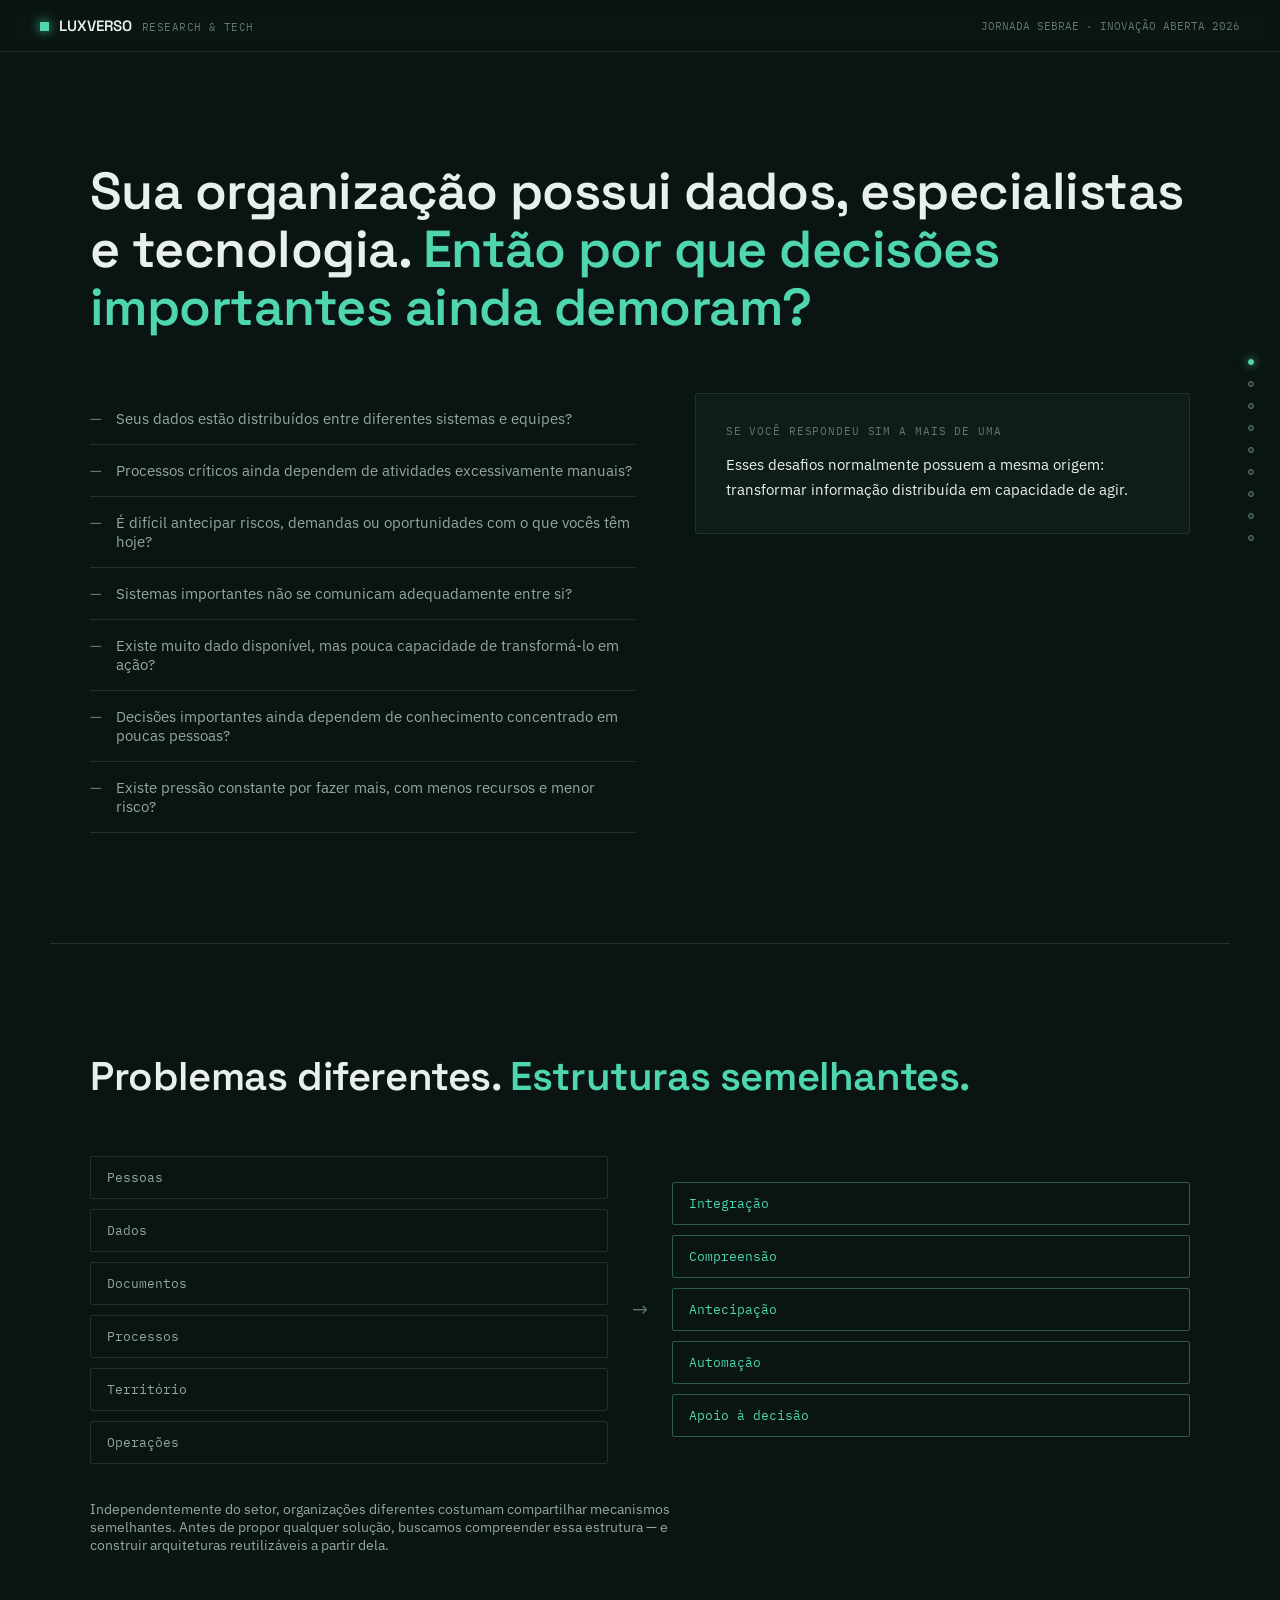
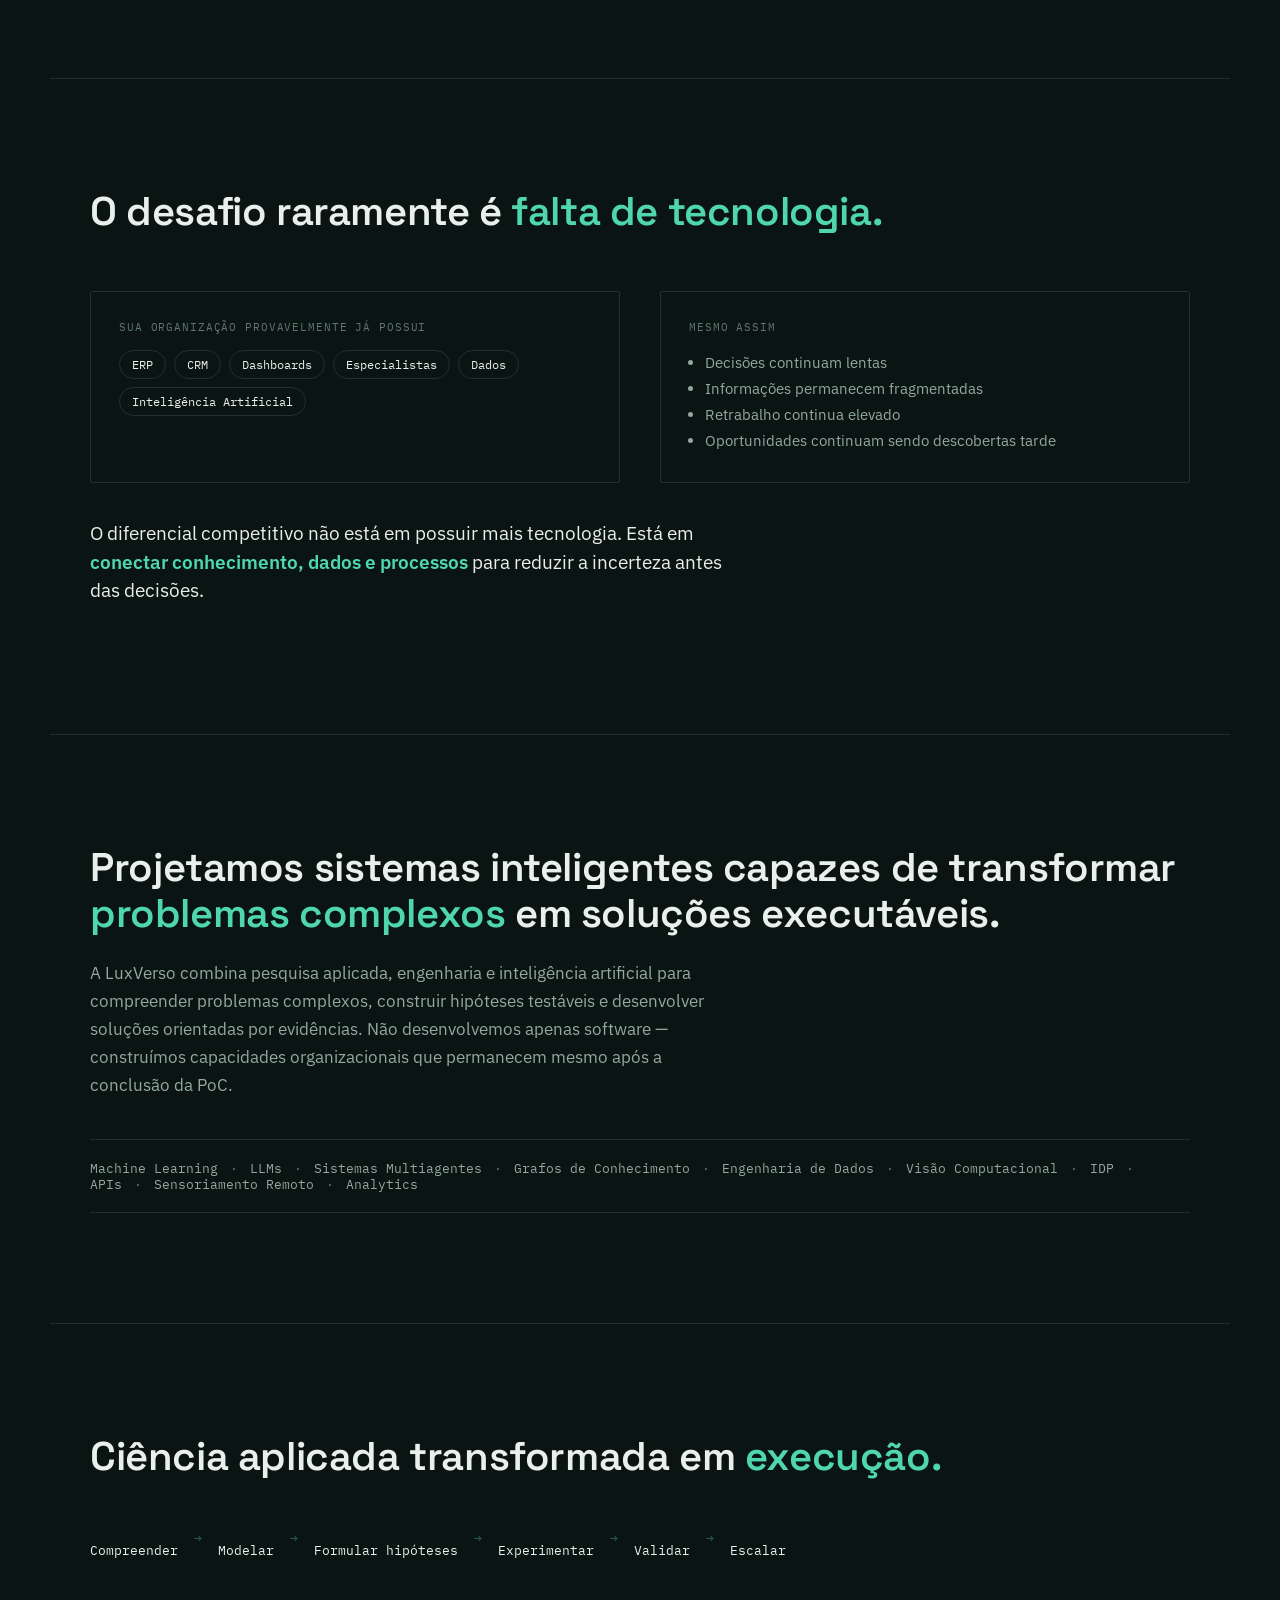
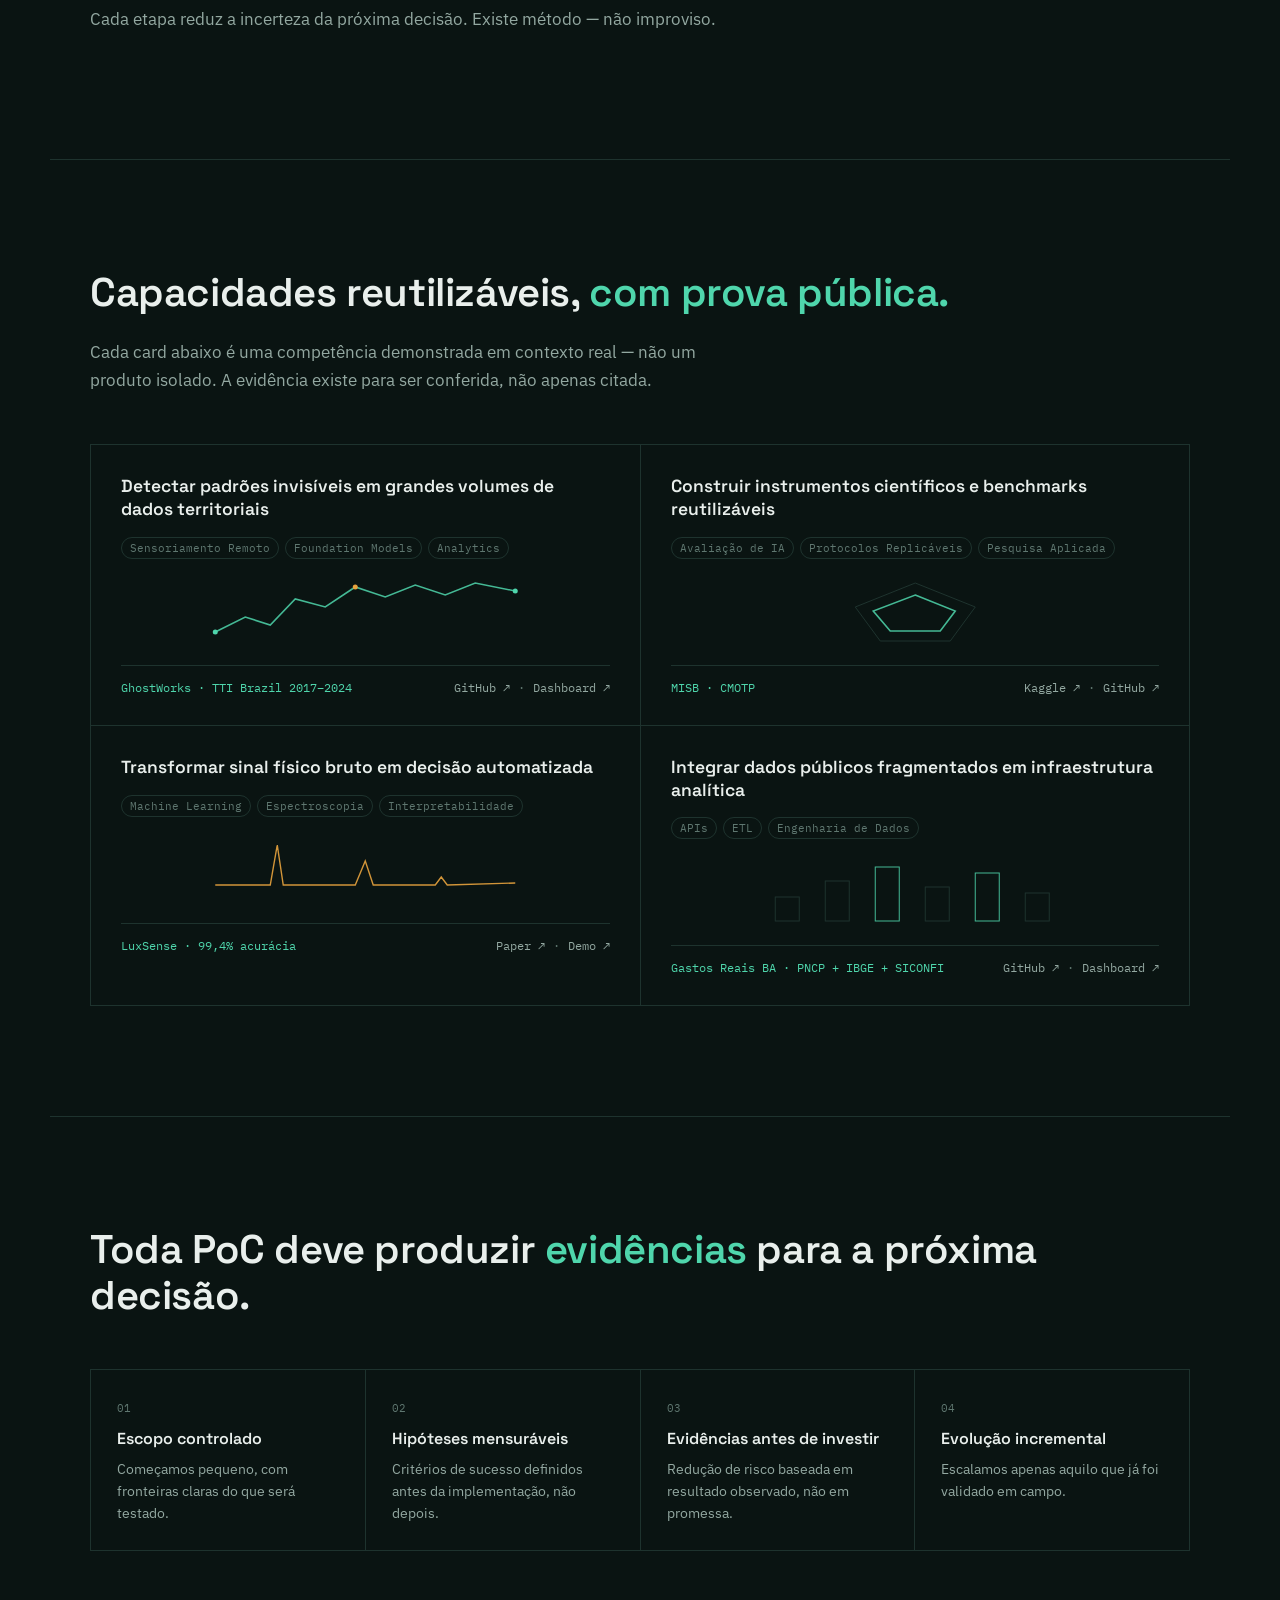
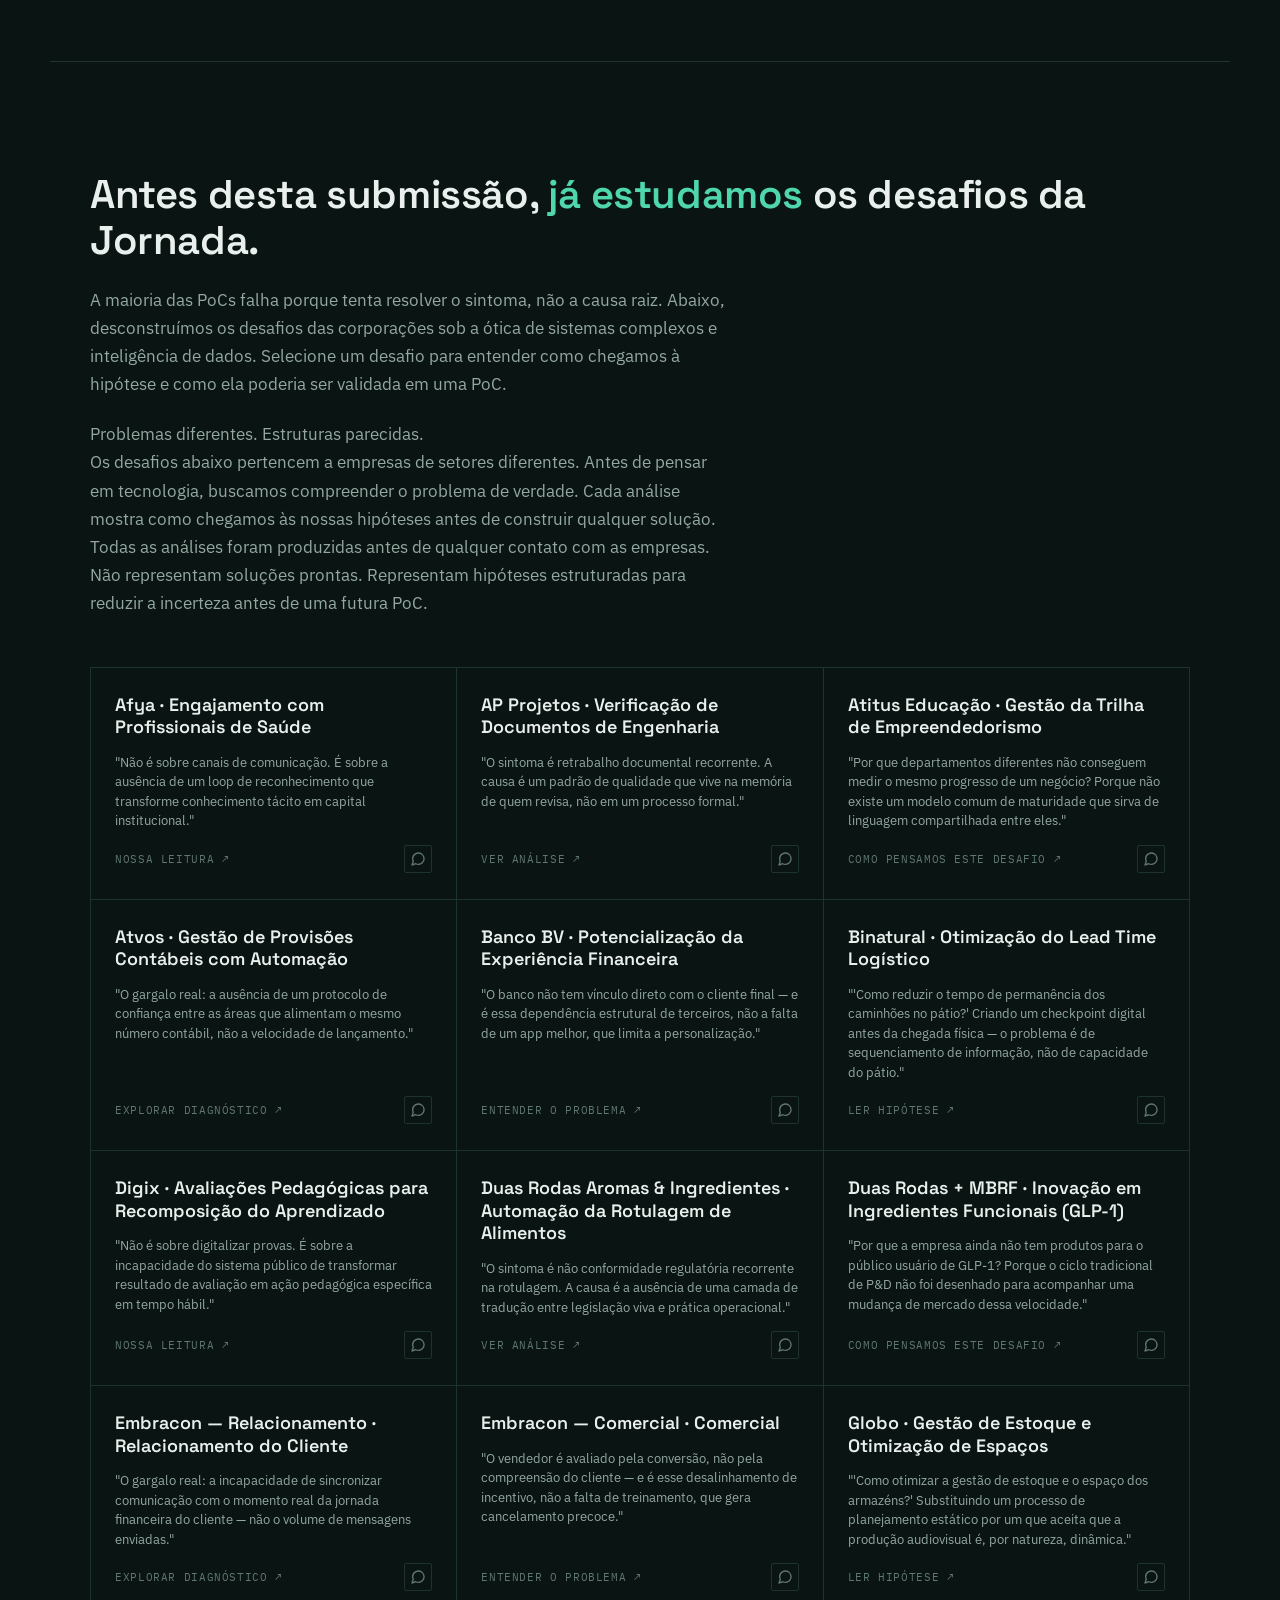
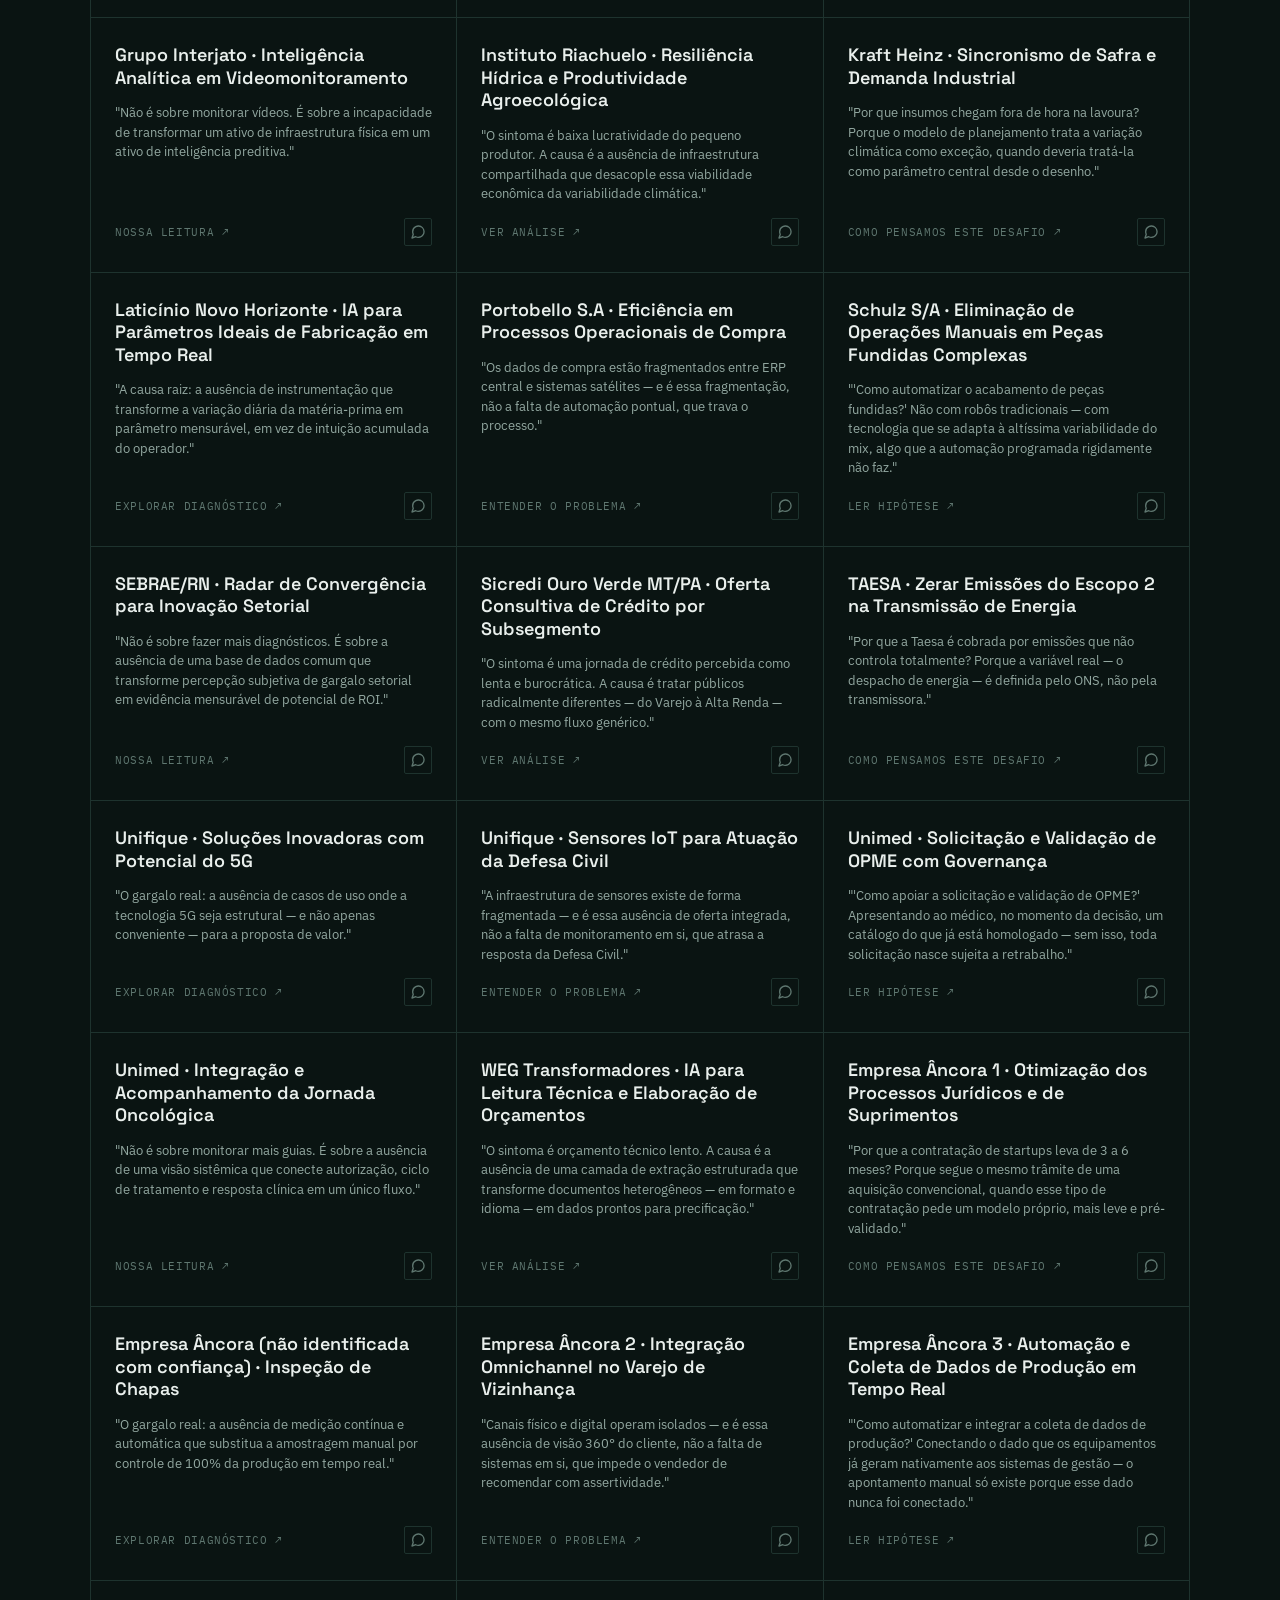
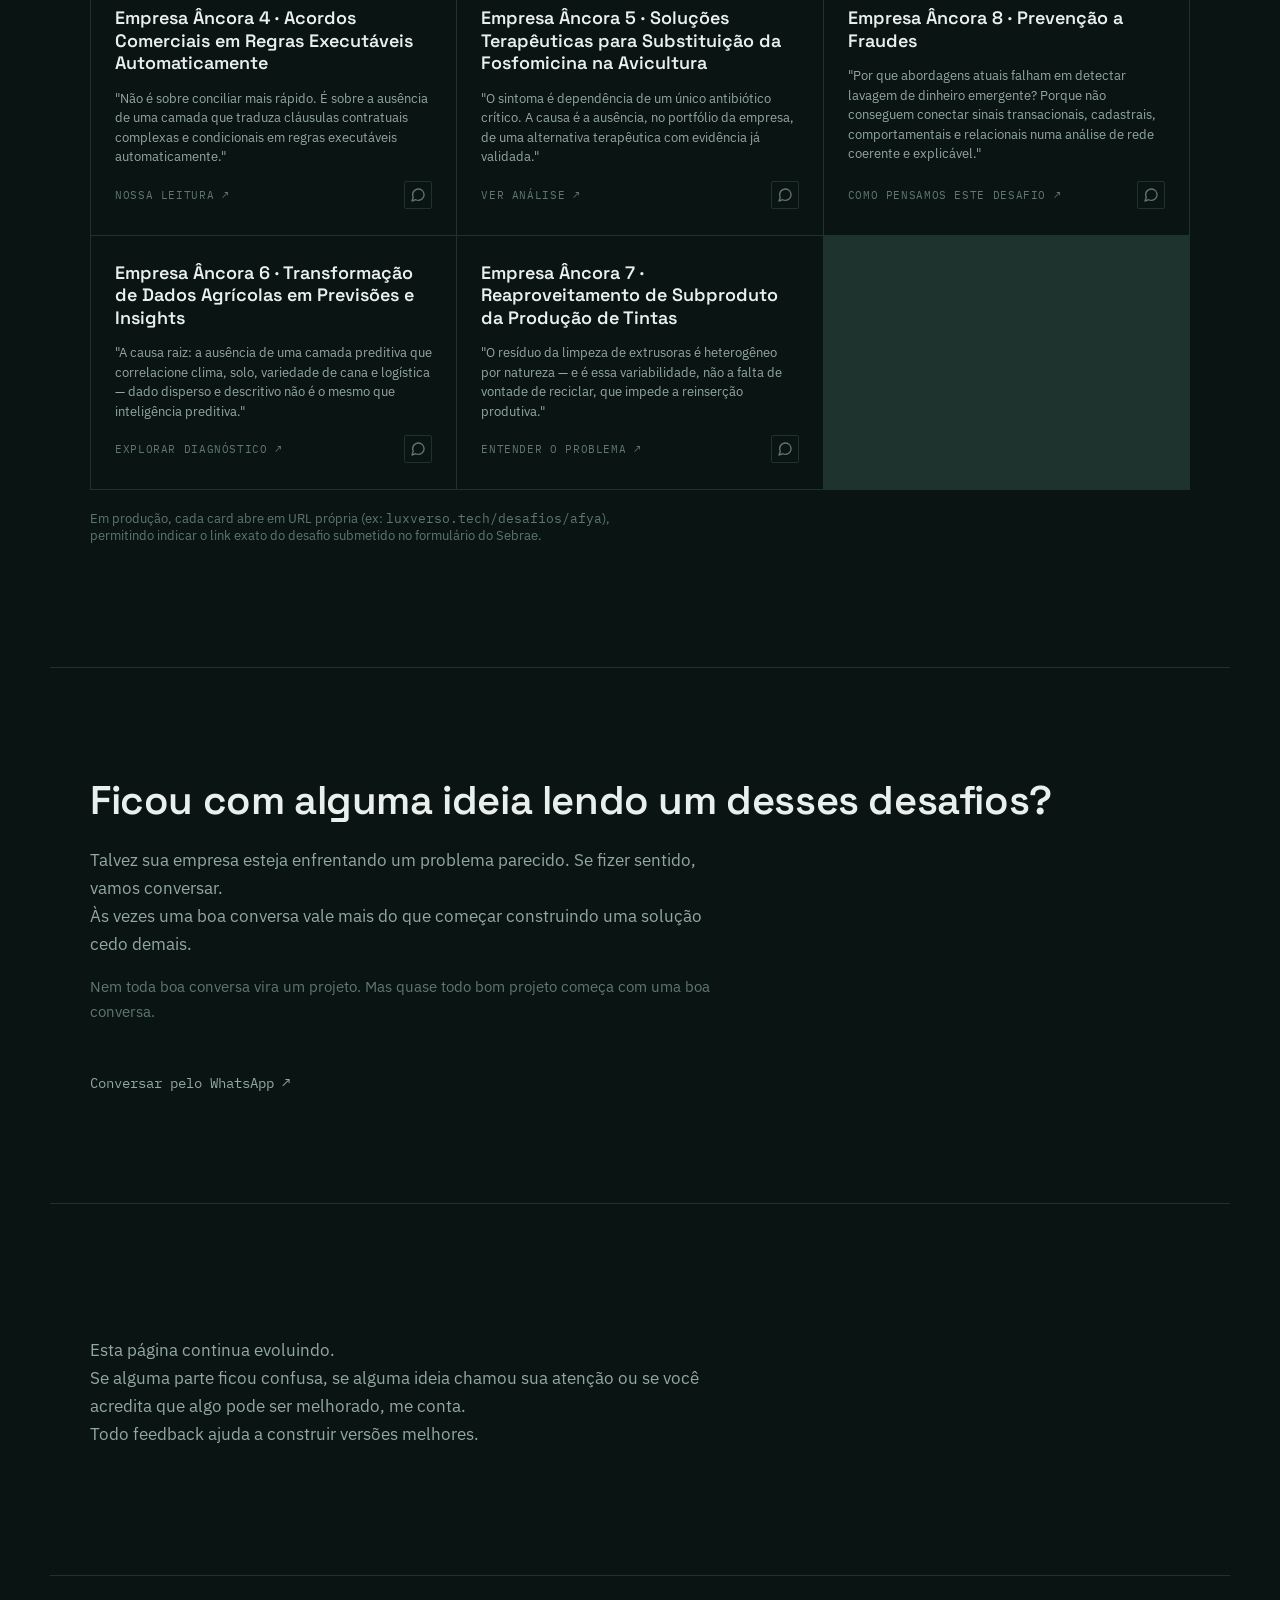
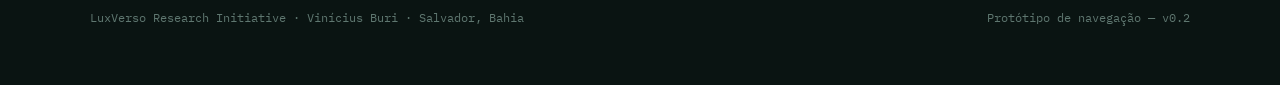
==== Desafio-Sebrae/index.html @ 970f3520 "feat: variar teses dos 35 cards (6 formatos rotacionados) + emoji 🔗 no link da fonte" ====
<!DOCTYPE html>
<html lang="pt-BR">
<head>
<meta charset="UTF-8">
<meta name="viewport" content="width=device-width, initial-scale=1.0">
<title>LuxVerso Research & Tech — Jornada Sebrae 2026</title>
<link rel="preconnect" href="https://fonts.googleapis.com">
<link rel="preconnect" href="https://fonts.gstatic.com" crossorigin>
<link href="https://fonts.googleapis.com/css2?family=Space+Grotesk:wght@400;500;600;700&family=IBM+Plex+Sans:wght@400;500;600&family=IBM+Plex+Mono:wght@400;500&display=swap" rel="stylesheet">
<style>
  :root{
    --ink:#0a1412; --ink-2:#0f1d1a; --line:#1e332e;
    --fg:#e9efec; --fg-dim:#93a8a1; --fg-dimmer:#5f7770;
    --signal:#4fd6ac; --signal-dim:#2c5c4c; --amber:#e8a33d;
    --radius:2px;
  }
  *{box-sizing:border-box;}
  html{scroll-behavior:smooth;}
  body{margin:0; background:var(--ink); color:var(--fg); font-family:'IBM Plex Sans',sans-serif; -webkit-font-smoothing:antialiased;}
  @media (prefers-reduced-motion: reduce){ html{scroll-behavior:auto;} *{animation-duration:.01ms !important; transition-duration:.01ms !important;} }
  a{color:inherit;}
  .mono{font-family:'IBM Plex Mono',monospace;}

  /* ---- topbar ---- */

  @media (max-width:520px){ .topbar-right{display:none;} }

  header.topbar{
    position:sticky; top:0; z-index:60;
    display:flex; align-items:center; justify-content:space-between;
    padding:16px 40px; background:rgba(10,20,18,0.9); backdrop-filter:blur(8px);
    border-bottom:1px solid var(--line);
  }
  .brand{display:flex; align-items:baseline; gap:10px;}
  .brand-mark{width:9px; height:9px; background:var(--signal); box-shadow:0 0 12px var(--signal);}
  .brand-name{font-family:'Space Grotesk',sans-serif; font-weight:600; font-size:15px;}
  .brand-sub{font-family:'IBM Plex Mono',monospace; font-size:11px; color:var(--fg-dimmer); letter-spacing:.04em;}
  .topbar-right{font-family:'IBM Plex Mono',monospace; font-size:11px; color:var(--fg-dimmer);}

  /* ---- side nav dots ---- */
  .sidenav{
    position:fixed; right:26px; top:50%; transform:translateY(-50%); z-index:55;
    display:flex; flex-direction:column; gap:16px; align-items:center;
  }
  @media (max-width:900px){ .sidenav{display:none;} }
  .sidenav a{
    width:6px; height:6px; border-radius:50%; background:var(--line);
    border:1px solid var(--fg-dimmer); transition:all .2s; position:relative;
  }
  .sidenav a.active{background:var(--signal); border-color:var(--signal); box-shadow:0 0 8px var(--signal);}
  .sidenav a span{
    position:absolute; right:16px; top:50%; transform:translateY(-50%);
    font-family:'IBM Plex Mono',monospace; font-size:10px; color:var(--fg-dim);
    white-space:nowrap; opacity:0; transition:opacity .2s; pointer-events:none;
  }
  .sidenav a:hover span{opacity:1;}

  main{position:relative; z-index:1;}

  section{
    max-width:1180px; margin:0 auto; padding:110px 40px;
    border-top:1px solid var(--line); position:relative;
  }
  section:first-of-type{border-top:none;}
  .num{
    font-family:'IBM Plex Mono',monospace; font-size:12px; color:var(--signal);
    letter-spacing:.12em; text-transform:uppercase; display:flex; align-items:center; gap:10px; margin-bottom:26px;
  }
  .num::before{content:''; width:22px; height:1px; background:var(--signal);}
  h1,h2{font-family:'Space Grotesk',sans-serif; font-weight:600; letter-spacing:-0.01em; margin:0;}
  h1{font-size:clamp(30px,4.6vw,52px); line-height:1.12;}
  h2{font-size:clamp(26px,3.6vw,40px); line-height:1.15;}
  h1 em, h2 em{font-style:normal; color:var(--signal);}
  .lede{font-size:16.5px; line-height:1.7; color:var(--fg-dim); max-width:640px; margin-top:22px;}

  /* ---- 01 espelho ---- */
  .mirror-grid{display:grid; grid-template-columns:1.1fr 1fr; gap:60px; margin-top:56px;}
  @media (max-width:860px){ .mirror-grid{grid-template-columns:1fr;} }
  .mirror-list{list-style:none; margin:0; padding:0; display:flex; flex-direction:column;}
  .mirror-list li{
    padding:16px 0; border-bottom:1px solid var(--line);
    font-size:15px; color:var(--fg-dim); display:flex; gap:14px;
  }
  .mirror-list li::before{content:'—'; color:var(--fg-dimmer); flex-shrink:0;}
  .mirror-callout{
    align-self:start; padding:30px; border:1px solid var(--line); border-radius:var(--radius);
    background:var(--ink-2);
  }
  .mirror-callout p{font-size:15px; line-height:1.7; color:var(--fg); margin:0;}
  .mirror-callout .tag{font-family:'IBM Plex Mono',monospace; font-size:11px; color:var(--fg-dimmer); text-transform:uppercase; letter-spacing:.08em; margin-bottom:14px; display:block;}

  /* ---- 02 estrutura ---- */
  .flow-wrap{margin-top:56px; display:grid; grid-template-columns:1fr auto 1fr; gap:0; align-items:center;}
  @media (max-width:760px){ .flow-wrap{grid-template-columns:1fr;} .flow-arrow-mid{display:none;} }
  .flow-col{display:flex; flex-direction:column; gap:10px;}
  .flow-item{
    font-family:'IBM Plex Mono',monospace; font-size:13px; color:var(--fg-dim);
    padding:12px 16px; border:1px solid var(--line); border-radius:var(--radius);
  }
  .flow-col.mid .flow-item{color:var(--signal); border-color:var(--signal-dim);}
  .flow-arrow-mid{display:flex; justify-content:center; padding:0 24px; color:var(--fg-dimmer); font-size:20px;}
  .flow-caption{margin-top:36px; font-size:14px; color:var(--fg-dim); max-width:600px;}

  /* ---- 03 limita ---- */
  .limita-grid{display:grid; grid-template-columns:1fr 1fr; gap:40px; margin-top:56px;}
  @media (max-width:760px){ .limita-grid{grid-template-columns:1fr;} }
  .limita-box{padding:28px; border:1px solid var(--line); border-radius:var(--radius);}
  .limita-box .tag{font-family:'IBM Plex Mono',monospace; font-size:11px; color:var(--fg-dimmer); text-transform:uppercase; letter-spacing:.08em; margin-bottom:16px; display:block;}
  .pill-row{display:flex; flex-wrap:wrap; gap:8px;}
  .pill{font-family:'IBM Plex Mono',monospace; font-size:12px; color:var(--fg); border:1px solid var(--line); padding:6px 12px; border-radius:20px;}
  .limita-box ul{margin:0; padding-left:16px; color:var(--fg-dim); font-size:14.5px; line-height:1.8;}
  .limita-punch{margin-top:36px; font-size:19px; color:var(--fg); max-width:640px; line-height:1.5;}
  .limita-punch b{color:var(--signal); font-weight:600;}

  /* ---- 04 quem é ---- */
  .tech-band{
    margin-top:40px; display:flex; flex-wrap:wrap; gap:0;
    font-family:'IBM Plex Mono',monospace; font-size:12.5px; color:var(--fg-dim);
    border-top:1px solid var(--line); border-bottom:1px solid var(--line); padding:20px 0;
  }
  .tech-band span:not(:last-child)::after{content:'·'; margin:0 12px; color:var(--fg-dimmer);}

  /* ---- 05 metodo ---- */
  .method-flow{display:flex; flex-wrap:wrap; margin-top:50px; font-family:'IBM Plex Mono',monospace; font-size:13px;}
  .method-flow .step{color:var(--fg); padding:12px 0;}
  .method-flow .arrow{color:var(--signal-dim); padding:0 16px;}

  /* ---- 06 capacidades + evidencias ---- */
  .cap-grid{display:grid; grid-template-columns:repeat(2,1fr); gap:1px; background:var(--line); border:1px solid var(--line); margin-top:50px;}
  @media (max-width:760px){ .cap-grid{grid-template-columns:1fr;} }
  .cap-card{background:var(--ink); padding:30px; display:flex; flex-direction:column; gap:16px;}
  .cap-title{font-family:'Space Grotesk',sans-serif; font-weight:600; font-size:17.5px; line-height:1.3;}
  .cap-how{display:flex; flex-wrap:wrap; gap:6px;}
  .cap-how span{font-family:'IBM Plex Mono',monospace; font-size:10.5px; color:var(--fg-dimmer); border:1px solid var(--line); padding:3px 8px; border-radius:12px;}
  .cap-viz{height:74px; display:flex; align-items:center;}
  .cap-evidence{
    display:flex; justify-content:space-between; align-items:center; padding-top:14px;
    border-top:1px solid var(--line); font-family:'IBM Plex Mono',monospace; font-size:11.5px;
    flex-wrap:wrap; gap:8px;
  }
  .cap-evidence .src{color:var(--signal);}
  .cap-evidence .link{color:var(--fg-dimmer); text-decoration:none;}
  .cap-evidence .link:hover{color:var(--fg);}
  .cap-links{display:flex; align-items:center; gap:8px; flex-shrink:0;}
  .cap-links a{color:var(--fg-dim); text-decoration:none; transition:color .15s;}
  .cap-links a:hover{color:var(--signal);}
  .cap-links .sep{color:var(--fg-dimmer);}

  /* ---- 07 risco ---- */
  .risk-grid{display:grid; grid-template-columns:repeat(4,1fr); gap:1px; background:var(--line); border:1px solid var(--line); margin-top:50px;}
  @media (max-width:900px){ .risk-grid{grid-template-columns:repeat(2,1fr);} }
  @media (max-width:520px){ .risk-grid{grid-template-columns:1fr;} }
  .risk-card{background:var(--ink); padding:26px;}
  .risk-card .n{font-family:'IBM Plex Mono',monospace; font-size:11px; color:var(--fg-dimmer);}
  .risk-card h3{font-family:'Space Grotesk',sans-serif; font-size:16px; font-weight:600; margin:12px 0 10px;}
  .risk-card p{font-size:13.5px; color:var(--fg-dim); line-height:1.6; margin:0;}

  /* ---- 08 aplicacoes ---- */
  .app-grid{display:grid; grid-template-columns:repeat(3,1fr); gap:1px; background:var(--line); border:1px solid var(--line); margin-top:50px;}
  @media (max-width:860px){ .app-grid{grid-template-columns:repeat(2,1fr);} }
  @media (max-width:560px){ .app-grid{grid-template-columns:1fr;} }
  .app-card{background:var(--ink); padding:26px 24px; cursor:pointer; display:flex; flex-direction:column; gap:14px; min-height:168px; transition:background .18s;}
  .app-card:hover{background:var(--ink-2);}
  .app-card:hover .app-arrow{transform:translate(3px,-3px); color:var(--signal);}
  .app-card.disabled{cursor:default; opacity:.42;}
  .app-card.disabled:hover{background:var(--ink);}
  .app-code{font-family:'IBM Plex Mono',monospace; font-size:11px; color:var(--fg-dimmer);}
  .app-name{font-family:'Space Grotesk',sans-serif; font-weight:600; font-size:18px; line-height:1.25;}
  .app-thesis{font-size:13px; color:var(--fg-dim); line-height:1.5; flex:1;}
  .app-foot{display:flex; justify-content:space-between; align-items:center;}
  .app-status{font-family:'IBM Plex Mono',monospace; font-size:10.5px; text-transform:uppercase; letter-spacing:.06em; color:var(--fg-dimmer);}
  .app-arrow{font-family:'IBM Plex Mono',monospace; font-size:14px; color:var(--fg-dimmer); transition:transform .18s, color .18s;}
  .app-wa{color:var(--fg-dimmer); text-decoration:none; display:flex; align-items:center; justify-content:center; width:28px; height:28px; border:1px solid var(--line); border-radius:var(--radius); transition:color .15s, border-color .15s; flex-shrink:0;}
  .app-wa:hover{color:var(--signal); border-color:var(--signal-dim);}
  .app-note{margin-top:20px; font-size:13px; color:var(--fg-dimmer); max-width:560px;}

  /* ---- 09 contato ---- */
  .contact-row{display:flex; justify-content:space-between; align-items:flex-end; flex-wrap:wrap; gap:30px; margin-top:50px;}
  .contact-links{display:flex; flex-direction:column; gap:10px; font-family:'IBM Plex Mono',monospace; font-size:13.5px;}
  .contact-links a{text-decoration:none; color:var(--fg-dim); border-bottom:1px solid transparent;}
  .contact-links a:hover{color:var(--signal); border-color:var(--signal-dim);}

  footer{max-width:1180px; margin:0 auto; padding:34px 40px 60px; border-top:1px solid var(--line); display:flex; justify-content:space-between; flex-wrap:wrap; gap:12px; font-family:'IBM Plex Mono',monospace; font-size:11.5px; color:var(--fg-dimmer);}

  /* ============ DETAIL OVERLAY ============ */
  #detail{display:none; position:fixed; inset:0; z-index:100; background:var(--ink); overflow-y:auto;}
  #detail.open{display:block;}
  .detail-inner{max-width:880px; margin:0 auto; padding:100px 40px 100px;}
  .back-btn{position:fixed; top:18px; left:40px; z-index:110; font-family:'IBM Plex Mono',monospace; font-size:12px; color:var(--fg-dim); background:rgba(10,20,18,.9); border:1px solid var(--line); padding:10px 16px; border-radius:var(--radius); cursor:pointer; display:flex; align-items:center; gap:8px; transition:border-color .15s, color .15s;}
  .back-btn:hover{border-color:var(--signal); color:var(--fg);}
  .detail-eyebrow{font-family:'IBM Plex Mono',monospace; font-size:12px; color:var(--signal); letter-spacing:.1em; text-transform:uppercase; margin-bottom:16px;}
  .detail-title{font-family:'Space Grotesk',sans-serif; font-size:clamp(28px,4vw,44px); font-weight:600; line-height:1.1; margin:0 0 8px; letter-spacing:-0.01em;}
  .detail-url{font-family:'IBM Plex Mono',monospace; font-size:12px; color:var(--fg-dimmer); margin-bottom:12px;}
  .detail-source{font-family:'IBM Plex Mono',monospace; font-size:11px; color:var(--fg-dimmer); margin-bottom:32px; opacity:0.6; transition:opacity .2s;}
  .detail-source:hover{opacity:1; color:var(--fg-dim);}
  .detail-block{padding:28px 0; border-top:1px solid var(--line);}
  .detail-block:first-of-type{border-top:none;}
  .detail-block h3{font-family:'IBM Plex Mono',monospace; font-size:11px; text-transform:uppercase; letter-spacing:.09em; color:var(--fg-dimmer); margin:0 0 14px;}
  .detail-block p{font-size:15.5px; line-height:1.7; color:var(--fg); margin:0;}
  .detail-block p.dim{color:var(--fg-dim);}
  .detail-block ul{margin:0; padding-left:18px; font-size:15px; line-height:1.7; color:var(--fg-dim);}
  .detail-block li{margin-bottom:8px;}
  .cta-block{margin-top:50px; padding-top:36px; border-top:1px solid var(--line); display:flex; justify-content:space-between; align-items:center; flex-wrap:wrap; gap:16px;}
  .cta-block .cta-text{font-size:14px; color:var(--fg-dim); max-width:420px;}
  .cta-link{font-family:'IBM Plex Mono',monospace; font-size:13px; color:var(--signal); text-decoration:none; border-bottom:1px solid var(--signal-dim); padding-bottom:3px;}
</style>
</head>
<body>

<header class="topbar">
  <div class="brand">
    <span class="brand-mark"></span>
    <span class="brand-name">LUXVERSO</span>
    <span class="brand-sub">RESEARCH &amp; TECH</span>
  </div>
  <div class="topbar-right">JORNADA SEBRAE · INOVAÇÃO ABERTA 2026</div>
</header>

<nav class="sidenav" id="sidenav">
  <a href="#s1" data-i="0"><span>01 Espelho</span></a>
  <a href="#s2" data-i="1"><span>02 Estrutura</span></a>
  <a href="#s3" data-i="2"><span>03 O limite real</span></a>
  <a href="#s4" data-i="3"><span>04 Quem somos</span></a>
  <a href="#s5" data-i="4"><span>05 Método</span></a>
  <a href="#s6" data-i="5"><span>06 Capacidades</span></a>
  <a href="#s7" data-i="6"><span>07 Redução de risco</span></a>
  <a href="#s8" data-i="7"><span>08 Aplicações</span></a>
  <a href="#s9" data-i="8"><span>09 Contato</span></a>
</nav>

<main>

  <!-- 01 ESPELHO -->
  <section id="s1">
    <h1>Sua organização possui dados, especialistas e tecnologia. <em>Então por que decisões importantes ainda demoram?</em></h1>
    <div class="mirror-grid">
      <ul class="mirror-list">
        <li>Seus dados estão distribuídos entre diferentes sistemas e equipes?</li>
        <li>Processos críticos ainda dependem de atividades excessivamente manuais?</li>
        <li>É difícil antecipar riscos, demandas ou oportunidades com o que vocês têm hoje?</li>
        <li>Sistemas importantes não se comunicam adequadamente entre si?</li>
        <li>Existe muito dado disponível, mas pouca capacidade de transformá-lo em ação?</li>
        <li>Decisões importantes ainda dependem de conhecimento concentrado em poucas pessoas?</li>
        <li>Existe pressão constante por fazer mais, com menos recursos e menor risco?</li>
      </ul>
      <div class="mirror-callout">
        <span class="tag">Se você respondeu sim a mais de uma</span>
        <p>Esses desafios normalmente possuem a mesma origem: transformar informação distribuída em capacidade de agir.</p>
      </div>
    </div>
  </section>

  <!-- 02 ESTRUTURA -->
  <section id="s2">
    <h2>Problemas diferentes. <em>Estruturas semelhantes.</em></h2>
    <div class="flow-wrap">
      <div class="flow-col">
        <div class="flow-item">Pessoas</div>
        <div class="flow-item">Dados</div>
        <div class="flow-item">Documentos</div>
        <div class="flow-item">Processos</div>
        <div class="flow-item">Território</div>
        <div class="flow-item">Operações</div>
      </div>
      <div class="flow-arrow-mid">→</div>
      <div class="flow-col mid">
        <div class="flow-item">Integração</div>
        <div class="flow-item">Compreensão</div>
        <div class="flow-item">Antecipação</div>
        <div class="flow-item">Automação</div>
        <div class="flow-item">Apoio à decisão</div>
      </div>
    </div>
    <p class="flow-caption">Independentemente do setor, organizações diferentes costumam compartilhar mecanismos semelhantes. Antes de propor qualquer solução, buscamos compreender essa estrutura — e construir arquiteturas reutilizáveis a partir dela.</p>
  </section>

  <!-- 03 O QUE LIMITA -->
  <section id="s3">
    <h2>O desafio raramente é <em>falta de tecnologia.</em></h2>
    <div class="limita-grid">
      <div class="limita-box">
        <span class="tag">Sua organização provavelmente já possui</span>
        <div class="pill-row">
          <span class="pill">ERP</span><span class="pill">CRM</span><span class="pill">Dashboards</span>
          <span class="pill">Especialistas</span><span class="pill">Dados</span><span class="pill">Inteligência Artificial</span>
        </div>
      </div>
      <div class="limita-box">
        <span class="tag">Mesmo assim</span>
        <ul>
          <li>Decisões continuam lentas</li>
          <li>Informações permanecem fragmentadas</li>
          <li>Retrabalho continua elevado</li>
          <li>Oportunidades continuam sendo descobertas tarde</li>
        </ul>
      </div>
    </div>
    <p class="limita-punch">O diferencial competitivo não está em possuir mais tecnologia. Está em <b>conectar conhecimento, dados e processos</b> para reduzir a incerteza antes das decisões.</p>
  </section>

  <!-- 04 QUEM É -->
  <section id="s4">
    <h2>Projetamos sistemas inteligentes capazes de transformar <em>problemas complexos</em> em soluções executáveis.</h2>
    <p class="lede">A LuxVerso combina pesquisa aplicada, engenharia e inteligência artificial para compreender problemas complexos, construir hipóteses testáveis e desenvolver soluções orientadas por evidências. Não desenvolvemos apenas software — construímos capacidades organizacionais que permanecem mesmo após a conclusão da PoC.</p>
    <div class="tech-band">
      <span>Machine Learning</span><span>LLMs</span><span>Sistemas Multiagentes</span><span>Grafos de Conhecimento</span>
      <span>Engenharia de Dados</span><span>Visão Computacional</span><span>IDP</span><span>APIs</span><span>Sensoriamento Remoto</span><span>Analytics</span>
    </div>
  </section>

  <!-- 05 METODO -->
  <section id="s5">
    <h2>Ciência aplicada transformada em <em>execução.</em></h2>
    <div class="method-flow">
      <span class="step">Compreender</span><span class="arrow">→</span>
      <span class="step">Modelar</span><span class="arrow">→</span>
      <span class="step">Formular hipóteses</span><span class="arrow">→</span>
      <span class="step">Experimentar</span><span class="arrow">→</span>
      <span class="step">Validar</span><span class="arrow">→</span>
      <span class="step">Escalar</span>
    </div>
    <p class="lede" style="margin-top:34px;">Cada etapa reduz a incerteza da próxima decisão. Existe método — não improviso.</p>
  </section>

  <!-- 06 CAPACIDADES + EVIDENCIAS -->
  <section id="s6">
    <h2>Capacidades reutilizáveis, <em>com prova pública.</em></h2>
    <p class="lede">Cada card abaixo é uma competência demonstrada em contexto real — não um produto isolado. A evidência existe para ser conferida, não apenas citada.</p>

    <div class="cap-grid">
      <div class="cap-card">
        <div class="cap-title">Detectar padrões invisíveis em grandes volumes de dados territoriais</div>
        <div class="cap-how"><span>Sensoriamento Remoto</span><span>Foundation Models</span><span>Analytics</span></div>
        <div class="cap-viz">
          <svg width="100%" height="70" viewBox="0 0 300 70">
            <polyline points="0,55 30,40 55,48 80,22 110,30 140,10 170,20 200,8 230,18 260,6 300,14" fill="none" stroke="#4fd6ac" stroke-width="1.6" stroke-opacity="0.85"/>
            <circle cx="0" cy="55" r="2.5" fill="#4fd6ac"/><circle cx="140" cy="10" r="2.5" fill="#e8a33d"/><circle cx="300" cy="14" r="2.5" fill="#4fd6ac"/>
          </svg>
        </div>
        <div class="cap-evidence"><span class="src">GhostWorks · TTI Brazil 2017–2024</span><span class="cap-links"><a href="#">GitHub ↗</a><span class="sep">·</span><a href="#">Dashboard ↗</a></span></div>
      </div>

      <div class="cap-card">
        <div class="cap-title">Construir instrumentos científicos e benchmarks reutilizáveis</div>
        <div class="cap-how"><span>Avaliação de IA</span><span>Protocolos Replicáveis</span><span>Pesquisa Aplicada</span></div>
        <div class="cap-viz">
          <svg width="100%" height="70" viewBox="0 0 300 70">
            <polygon points="150,6 210,30 185,64 115,64 90,30" fill="none" stroke="#1e332e" stroke-width="1"/>
            <polygon points="150,18 190,34 175,54 125,54 108,34" fill="none" stroke="#4fd6ac" stroke-width="1.6" stroke-opacity="0.85"/>
          </svg>
        </div>
        <div class="cap-evidence"><span class="src">MISB · CMOTP</span><span class="cap-links"><a href="#">Kaggle ↗</a><span class="sep">·</span><a href="#">GitHub ↗</a></span></div>
      </div>

      <div class="cap-card">
        <div class="cap-title">Transformar sinal físico bruto em decisão automatizada</div>
        <div class="cap-how"><span>Machine Learning</span><span>Espectroscopia</span><span>Interpretabilidade</span></div>
        <div class="cap-viz">
          <svg width="100%" height="70" viewBox="0 0 300 70">
            <polyline points="0,50 40,50 55,50 62,10 68,50 100,50 140,50 150,26 158,50 190,50 220,50 226,42 232,50 300,48" fill="none" stroke="#e8a33d" stroke-width="1.4" stroke-opacity="0.9"/>
          </svg>
        </div>
        <div class="cap-evidence"><span class="src">LuxSense · 99,4% acurácia</span><span class="cap-links"><a href="https://viniburilux.github.io/luxsense/" target="_blank">Paper ↗</a><span class="sep">·</span><a href="https://viniburilux.github.io/luxsense/" target="_blank">Demo ↗</a></span></div>
      </div>

      <div class="cap-card">
        <div class="cap-title">Integrar dados públicos fragmentados em infraestrutura analítica</div>
        <div class="cap-how"><span>APIs</span><span>ETL</span><span>Engenharia de Dados</span></div>
        <div class="cap-viz">
          <svg width="100%" height="70" viewBox="0 0 300 70">
            <rect x="10" y="40" width="24" height="24" fill="none" stroke="#1e332e"/>
            <rect x="60" y="24" width="24" height="40" fill="none" stroke="#1e332e"/>
            <rect x="110" y="10" width="24" height="54" fill="none" stroke="#4fd6ac" stroke-opacity="0.85"/>
            <rect x="160" y="30" width="24" height="34" fill="none" stroke="#1e332e"/>
            <rect x="210" y="16" width="24" height="48" fill="none" stroke="#4fd6ac" stroke-opacity="0.85"/>
            <rect x="260" y="36" width="24" height="28" fill="none" stroke="#1e332e"/>
          </svg>
        </div>
        <div class="cap-evidence"><span class="src">Gastos Reais BA · PNCP + IBGE + SICONFI</span><span class="cap-links"><a href="https://github.com/viniburilux/gastos-reais-ba" target="_blank">GitHub ↗</a><span class="sep">·</span><a href="https://github.com/viniburilux/explorador-dados-bahia" target="_blank">Dashboard ↗</a></span></div>
      </div>
    </div>
  </section>

  <!-- 07 RISCO -->
  <section id="s7">
    <h2>Toda PoC deve produzir <em>evidências</em> para a próxima decisão.</h2>
    <div class="risk-grid">
      <div class="risk-card"><span class="n">01</span><h3>Escopo controlado</h3><p>Começamos pequeno, com fronteiras claras do que será testado.</p></div>
      <div class="risk-card"><span class="n">02</span><h3>Hipóteses mensuráveis</h3><p>Critérios de sucesso definidos antes da implementação, não depois.</p></div>
      <div class="risk-card"><span class="n">03</span><h3>Evidências antes de investir</h3><p>Redução de risco baseada em resultado observado, não em promessa.</p></div>
      <div class="risk-card"><span class="n">04</span><h3>Evolução incremental</h3><p>Escalamos apenas aquilo que já foi validado em campo.</p></div>
    </div>
  </section>

  <!-- 08 APLICACOES -->
  <section id="s8">
    <h2>Antes desta submissão, <em>já estudamos</em> os desafios da Jornada.</h2>
    <p class="lede">A maioria das PoCs falha porque tenta resolver o sintoma, não a causa raiz. Abaixo, desconstruímos os desafios das corporações sob a ótica de sistemas complexos e inteligência de dados. Selecione um desafio para entender como chegamos à hipótese e como ela poderia ser validada em uma PoC.</p>
    <p class="lede">Problemas diferentes. Estruturas parecidas.<br>Os desafios abaixo pertencem a empresas de setores diferentes. Antes de pensar em tecnologia, buscamos compreender o problema de verdade. Cada análise mostra como chegamos às nossas hipóteses antes de construir qualquer solução.<br>Todas as análises foram produzidas antes de qualquer contato com as empresas. Não representam soluções prontas. Representam hipóteses estruturadas para reduzir a incerteza antes de uma futura PoC.</p>
    <div class="app-grid" id="appGrid"></div>
    <p class="app-note">Em produção, cada card abre em URL própria (ex: <span class="mono">luxverso.tech/desafios/afya</span>), permitindo indicar o link exato do desafio submetido no formulário do Sebrae.</p>
  </section>

  <!-- 09 CONTATO -->
  <section id="s9">
    <h2>Ficou com alguma ideia lendo um desses desafios?</h2>
    <p class="lede">Talvez sua empresa esteja enfrentando um problema parecido. Se fizer sentido, vamos conversar.<br>Às vezes uma boa conversa vale mais do que começar construindo uma solução cedo demais.</p>
    <p class="lede" style="color:var(--fg-dimmer); font-size:14.5px; margin-top:16px;">Nem toda boa conversa vira um projeto. Mas quase todo bom projeto começa com uma boa conversa.</p>
    <div class="contact-row">
      <div class="contact-links">
        <a href="https://wa.me/5585999798762?text=Olá,%20Vini!%20Estava%20navegando%20pelo%20LuxVerso%20e%20queria%20conversar%20sobre%20um%20problema%20parecido." target="_blank">Conversar pelo WhatsApp ↗</a>
      </div>
    </div>
  </section>

  <!-- FEEDBACK -->
  <section id="s10">
    <p class="lede">Esta página continua evoluindo.<br>Se alguma parte ficou confusa, se alguma ideia chamou sua atenção ou se você acredita que algo pode ser melhorado, me conta.<br>Todo feedback ajuda a construir versões melhores.</p>
  </section>

  <footer>
    <span>LuxVerso Research Initiative · <a href="https://github.com/viniburilux" target="_blank" style="text-decoration:none;">Vinícius Buri</a> · Salvador, Bahia</span>
    <span>Protótipo de navegação — v0.2</span>
  </footer>
</main>

<div id="detail">
  <div class="back-btn" onclick="closeDetail()">← voltar</div>
  <div class="detail-inner" id="detailContent"></div>
</div>

<script>
const challenges = [
{
    code:"2.1", company:"Afya", title:"Engajamento com Profissionais de Saúde", url:"/desafios/afya", fonte:"https://sementenegocios.com.br/sebraeinovacaoaberta/empresas/afya-participacoes-as-afya-limited/",
    thesis:"Não é sobre canais de comunicação. É sobre a ausência de um loop de reconhecimento que transforme conhecimento tácito em capital institucional.",
    status:"dossiê completo", built:true,
    leitura:"O sintoma é \"baixo engajamento recorrente\". O sistema que falha é o modelo de relacionamento unidirecional: a Afya entrega conteúdo para o médico, mas não construiu um circuito onde o conhecimento tácito do médico retorna como ativo institucional. É um problema de arquitetura de valor assimétrica, não de comunicação.",
    hipotese:"Se profissionais de saúde aumentam sua taxa de participação recorrente ao receber reconhecimento mensurável e rastreável pelas contribuições que fazem, a Afya reduz o custo de aquisição de conteúdo comunitário e aumenta o LTV de carreira do médico na plataforma.",
    valorEstrategico:"Resolver isso com excelência transforma a Afya de fornecedora de conteúdo educacional em curadora de uma rede proprietária de conhecimento clínico — um ativo que concorrentes digitais puros não conseguem replicar, pois depende de relação de confiança acumulada, não de catálogo.",
    capacidades:["LLMs / RAG — sintetizar e indexar conhecimento tácito compartilhado","Grafos — modelar relações entre especialidades, temas e contribuidores","Analytics comportamental — medir recorrência real vs. declarada"],
    riscos:["Adoção: público de escassez de tempo extrema","Qualidade do conteúdo gerado sem curadoria","Governança/compliance com regras do CFM"],
    proposta:"Piloto de 60–90 dias com um segmento definido de médicos: medir se contribuições reconhecidas de forma rastreável aumentam a recorrência, frente a um grupo sem esse mecanismo.",
    porqueNos:[
      "Já lemos o problema como assimetria de valor, não como falta de canal — isso muda o desenho da PoC desde o primeiro dia.",
      "Temos histórico em modelar conhecimento distribuído em grafos e medir recorrência com dados de comportamento, não apenas pesquisa de satisfação.",
      "Propomos validar a hipótese central antes de qualquer investimento em plataforma, reduzindo o risco de construir engajamento genérico.",
      "O mesmo método já foi aplicado a outros contextos de conhecimento tácito disperso — é transferível, não um caso isolado."
    ]
  },
  {
    code:"2.2", company:"AP Projetos", title:"Verificação de Documentos de Engenharia", url:"/desafios/ap-projetos", fonte:"https://sementenegocios.com.br/sebraeinovacaoaberta/empresas/ap-projetos/",
    thesis:"O sintoma é retrabalho documental recorrente. A causa é um padrão de qualidade que vive na memória de quem revisa, não em um processo formal.",
    status:"dossiê completo", built:true,
    leitura:"O sintoma é retrabalho documental. O sistema que falha é a garantia de qualidade centrada em pessoas: a verificação depende da memória de indivíduos específicos, então cada rotatividade reseta o padrão a zero. Conhecimento tácito não codificado, travestido de problema de documentos.",
    hipotese:"Se um checklist técnico automatizado identifica ao menos 80% das não conformidades hoje detectadas só por revisão manual experiente, a empresa desacopla qualidade de rotatividade de pessoal e reduz retrabalho medido em horas/projeto.",
    valorEstrategico:"Resolver isso com excelência muda o modelo de negócio de \"consultoria dependente de talento individual\" para \"consultoria com padrão de qualidade institucionalizado e escalável\" — um pré-requisito para crescer sem herdar o mesmo risco de rotatividade em cada novo projeto.",
    capacidades:["Engenharia de Dados — estruturar padrão de qualidade disperso em regras verificáveis","Inteligência Documental — leitura e checagem automatizada de plantas","Governança de Qualidade — processo replicável, não dependente de pessoa"],
    riscos:["Padrão de qualidade real pode ser mais tácito e contextual do que parece","Resistência de engenheiros seniores a formalizar seu próprio julgamento"],
    proposta:"Testar, num lote de projetos já revisados manualmente, se um checklist técnico automatizado captura ao menos 80% das não conformidades identificadas por revisores seniores — comparando contra o histórico humano.",
    porqueNos:[
      "Já identificamos que o problema é conhecimento tácito não codificado, não velocidade de revisão — isso evita construir a ferramenta errada.",
      "Sabemos separar, de forma auditável, o que é padrão técnico do que é estilo pessoal de quem revisa.",
      "Propomos medir a automação contra o julgamento humano existente antes de qualquer substituição de processo.",
      "O ganho proposto é desacoplado de rotatividade de equipe — permanece mesmo quando pessoas mudam."
    ]
  },
  {
    code:"2.3", company:"Atitus Educação", title:"Gestão da Trilha de Empreendedorismo", url:"/desafios/atitus", fonte:"https://sementenegocios.com.br/sebraeinovacaoaberta/empresas/atitus-educacao-s-a/",
    thesis:"Por que departamentos diferentes não conseguem medir o mesmo progresso de um negócio? Porque não existe um modelo comum de maturidade que sirva de linguagem compartilhada entre eles.",
    status:"dossiê completo", built:true,
    leitura:"O sintoma é falta de dados integrados. O sistema que falha é a governança de programa: não existe um modelo de \"estágios\" (gates) compartilhado entre departamentos, então cada área mede progresso com sua própria régua, e ninguém — nem o empreendedor nem o gestor — enxerga o funil real. É um problema de modelo de dados ausente, não de ferramenta ausente.",
    hipotese:"Se um modelo padronizado de estágios (gates) aplicado retroativamente aos dados históricos da trilha prevê com precisão razoável quais negócios avançam versus estagnam, a Atitus pode intervir preventivamente e aumentar a taxa de sucesso mensurável dos empreendimentos.",
    valorEstrategico:"Resolver isso com excelência transforma a Atitus de \"provedora de programa de empreendedorismo\" em instituição com capacidade preditiva sobre formação de empresas — um diferencial que atrai tanto alunos quanto investidores parceiros interessados em deal flow qualificado.",
    capacidades:["APIs/integração — consolidar dados hoje dispersos entre sistemas acadêmicos e de aceleração","Analytics preditivo — identificar padrões de negócios que avançam vs. estagnam nos estágios","Grafos ou modelos relacionais — representar dependências entre marcos, já que um negócio pode pular ou regredir estágios"],
    riscos:["Cultura: departamentos podem resistir a um modelo comum que exponha fragilidades da própria área","Qualidade dos dados: histórico de progresso pode estar registrado de forma inconsistente ou incompleta","Patrocínio executivo: sem apoio da reitoria/direção, a integração entre departamentos tende a travar em disputas de governança"],
    proposta:"Aplicar o modelo de gates retroativamente aos dados históricos já existentes da trilha e verificar se ele teria identificado antecipadamente os negócios que de fato estagnaram — validação retroativa antes de qualquer institucionalização do modelo.",
    porqueNos:[
      "Já lemos o problema como ausência de um modelo de dados comum entre áreas, não como falta de dashboard — isso muda o que a PoC precisa provar primeiro.",
      "Tratamos o modelo de estágios como hipótese testável, validada contra dados históricos reais, não como estrutura burocrática pronta.",
      "Propomos uma validação retroativa com os próprios dados da Atitus antes de institucionalizar qualquer modelo de gates.",
      "Sabemos desenhar taxonomias validadas estatisticamente, não apenas por consenso de comitê."
    ]
  },
  {
    code:"2.4", company:"Atvos", title:"Gestão de Provisões Contábeis com Automação", url:"/desafios/atvos", fonte:"https://sementenegocios.com.br/sebraeinovacaoaberta/empresas/atvos/",
    thesis:"O gargalo real: a ausência de um protocolo de confiança entre as áreas que alimentam o mesmo número contábil, não a velocidade de lançamento.",
    status:"dossiê completo", built:true,
    leitura:"O sintoma é lentidão no fechamento contábil. O sistema que falha é o de coordenação entre áreas para um processo transversal: como múltiplas áreas alimentam a provisão sem um protocolo comum de validação, o gargalo não está na tecnologia de lançamento, mas na ausência de um \"contrato de dados\" entre áreas que gere confiança suficiente para automatizar.",
    hipotese:"Se a extração e validação automatizada de documentos reduz divergências entre áreas antes do lançamento contábil, a Atvos reduz o tempo de fechamento sem aumentar o risco de inconsistência.",
    valorEstrategico:"Resolver isso com excelência muda o papel da controladoria de \"conferência reativa\" para \"governança preventiva de dados financeiros\" — uma capacidade que se torna ainda mais crítica à medida que a empresa cresce em complexidade operacional.",
    capacidades:["OCR/IDP — extração estruturada de documentos de provisão vindos de fontes variadas","APIs/WebADI com SAP — integração direta para eliminar reentrada manual","Motores de validação/regras de negócio — sinalizar inconsistências antes do lançamento, não depois"],
    riscos:["Integração: SAP e sistemas legados podem ter customizações que dificultam a automação padrão","Resistência organizacional de equipes contábeis a perder controle percebido","Qualidade dos dados: se a origem já é inconsistente, automação apenas acelera a propagação do erro"],
    proposta:"Medir a taxa de discordância real entre as áreas que alimentam a provisão hoje, e testar se a extração e validação automatizada de documentos reduz essas divergências antes do lançamento — começando por um subconjunto de contas de menor risco antes de escalar.",
    porqueNos:[
      "Já lemos o problema como ausência de protocolo de confiança entre áreas, não como lentidão de lançamento — isso muda o que o sistema precisa validar antes de automatizar.",
      "Tratamos automação contábil com o mesmo rigor de auditoria que se exige de um humano, preservando a rastreabilidade do processo.",
      "Propomos medir onde estão hoje as maiores fontes de divergência entre áreas, com dados, antes de qualquer automação total do lançamento.",
      "O sistema é desenhado para sinalizar exceções, não decidir sozinho — essencial num processo contábil crítico."
    ]
  },
  {
    code:"2.5", company:"Banco BV", title:"Potencialização da Experiência Financeira", url:"/desafios/banco-bv", fonte:"https://sementenegocios.com.br/sebraeinovacaoaberta/empresas/banco-bv/",
    thesis:"O banco não tem vínculo direto com o cliente final — e é essa dependência estrutural de terceiros, não a falta de um app melhor, que limita a personalização.",
    status:"dossiê completo", built:true,
    leitura:"O sintoma é falta de vínculo direto com o cliente final. O sistema que falha é o modelo de distribuição B2B2C: o banco otimizou para eficiência de canal (parceiros), não para relação com o usuário final, então qualquer tentativa de personalização esbarra na ausência de dados comportamentais próprios e ricos sobre o cliente.",
    hipotese:"Se sinais de comportamento e ciclo de vida financeiro do cliente predizem oportunidades de cross-sell com precisão superior ao modelo de segmentação atual, o BV pode reduzir CAC e aumentar produtos por cliente em ciclos curtos, sem depender de reformulação total dos canais de parceiros.",
    valorEstrategico:"Resolver isso com excelência permite ao BV competir com neobancos em personalização sem abandonar a eficiência de escala do modelo B2B2C — combinando o melhor dos dois modelos em vez de escolher entre eles.",
    capacidades:["Modelos de propensão/analytics preditivo — identificar momentos de cross-sell e risco de churn","APIs plug-and-play — inserir inteligência sobre canais de parceiros sem reescrever a arquitetura legada","LLMs para personalização de atendimento — comunicação adaptativa em escala, respeitando o ciclo de vida do cliente"],
    riscos:["Dependência tecnológica de legado: sistemas antigos podem limitar a granularidade dos dados disponíveis em tempo hábil","LGPD: enriquecimento de perfil do cliente final via dados de parceiros exige base legal clara","Governança de canal: parceiros podem resistir a iniciativas que aproximem o banco do cliente final"],
    proposta:"Construir um modelo de propensão testável com os dados fragmentados já disponíveis hoje e medir o ganho incremental de precisão preditiva frente ao modelo de segmentação atual, dentro da janela de 6 meses — sem depender de reformulação da jornada ou dos sistemas legados.",
    porqueNos:[
      "Já lemos o problema como dependência estrutural de terceiros para conhecer o cliente, não como falta de app — isso define onde o ganho real está.",
      "Sabemos construir modelos preditivos com dados fragmentados e incompletos, sem esperar por uma base de dados ideal.",
      "Propomos medir ganho incremental real dentro da janela curta de 6 meses, não prometer uma jornada perfeita de longo prazo.",
      "Desenhamos a solução para conviver com sistemas legados via integração leve, não para substituí-los."
    ]
  },
  {
    code:"2.6", company:"Binatural", title:"Otimização do Lead Time Logístico", url:"/desafios/binatural", fonte:"https://sementenegocios.com.br/sebraeinovacaoaberta/empresas/binatural/",
    thesis:"'Como reduzir o tempo de permanência dos caminhões no pátio?' Criando um checkpoint digital antes da chegada física — o problema é de sequenciamento de informação, não de capacidade do pátio.",
    status:"dossiê completo", built:true,
    leitura:"O sintoma é fila de caminhões. O sistema que falha é a ausência de pré-validação digital antes da chegada física — o pátio está tentando resolver, em tempo real e manualmente, um problema que deveria ter sido resolvido antes do caminhão chegar. É um problema de sequenciamento de informação, não de capacidade física.",
    hipotese:"Se a pré-validação digital de motoristas e veículos antes da chegada reduz o tempo médio de permanência no pátio, a Binatural pode aumentar o volume diário atendido sem investimento em expansão física.",
    valorEstrategico:"Resolver isso com excelência transforma o pátio de um gargalo físico fixo em uma capacidade elástica — permitindo à Binatural absorver crescimento de volume sem CAPEX proporcional, o que muda a economia unitária da operação.",
    capacidades:["OCR/Visão computacional — validação automática de documentos e placas na chegada","Sistema de agendamento inteligente — distribuir a demanda ao longo do dia e evitar picos","Orquestração digital com SLA — visibilidade em tempo real do status de cada caminhão no fluxo"],
    riscos:["Adoção pelos motoristas: pré-agendamento percebido como burocracia extra pode gerar baixa adesão","Qualidade dos dados de entrada: cadastro incompleto ou desatualizado compromete a validação automática","Dependência de conectividade: soluções digitais em pátio exigem infraestrutura de rede estável no local"],
    proposta:"Medir a linha de base real do tempo de permanência, decomposta por etapa (chegada, validação, liberação), e testar se a pré-validação digital reduz especificamente a etapa de maior gargalo — dentro da restrição orçamentária de R$ 40 mil da POC.",
    porqueNos:[
      "Já lemos o problema como sequenciamento de informação, não como capacidade física do pátio — isso muda onde a solução precisa atuar.",
      "Propomos medir a linha de base real por etapa do processo antes de propor qualquer solução, evitando aplicar tecnologia elegante ao problema errado.",
      "Sabemos operar dentro de restrições orçamentárias apertadas de POC, com iteração rápida em vez de solução definitiva.",
      "O modelo, se validado na Bahia, é replicável para outras unidades sem redesenho do zero."
    ]
  },
  {
    code:"2.7", company:"Digix", title:"Avaliações Pedagógicas para Recomposição do Aprendizado", url:"/desafios/digix", fonte:"https://sementenegocios.com.br/sebraeinovacaoaberta/empresas/digix-digithobrasil-solucoes-em-software-ltda/",
    thesis:"Não é sobre digitalizar provas. É sobre a incapacidade do sistema público de transformar resultado de avaliação em ação pedagógica específica em tempo hábil.",
    status:"dossiê completo", built:true,
    leitura:"O sintoma é lentidão nas devolutivas pedagógicas. O sistema que falha é a desconexão entre aplicação da avaliação e ação pedagógica: dados de desempenho existem, mas não fluem automaticamente para decisões de sala de aula, então o ciclo de recomposição do aprendizado é reativo e genérico em vez de dirigido por evidência específica.",
    hipotese:"Se o mapeamento automático de resultados por habilidade da BNCC gera planos de recomposição mais direcionados do que o processo manual atual, a Digix reduz o tempo entre avaliação e ação pedagógica efetiva, com impacto potencial em indicadores como o IDEB.",
    valorEstrategico:"Resolver isso com excelência posiciona a Digix como parceira estratégica de política pública baseada em evidência — não apenas fornecedora de software, mas de infraestrutura de decisão pedagógica, um ativo político e comercial de longo prazo em contratos públicos.",
    capacidades:["OCR/IDP — digitalizar avaliações aplicadas em papel, quando aplicável","APIs de integração — conectar com sistemas já existentes da Secretaria (SED/MS)","Dashboards analíticos por escola, turma, professor e habilidade — transformar dado em decisão visível","Controle de acesso por perfil — essencial dado o volume de dados sensíveis de menores"],
    riscos:["LGPD: falha de anonimização ou controle de acesso a dados de menores gera risco legal grave","Adoção por professores: dashboards só geram valor se mudarem a prática em sala de aula","Qualidade dos dados: mapeamento incorreto de questões a habilidades da BNCC compromete toda a cadeia de decisão a jusante"],
    proposta:"Testar a acurácia do mapeamento questão→habilidade BNCC contra a avaliação de especialistas humanos, medindo taxa de concordância, e validar em piloto controlado antes de qualquer escala estadual — com privacidade por design para dados de menores desde a arquitetura, não como camada de compliance posterior.",
    porqueNos:[
      "Já lemos o problema como desconexão entre avaliação e ação pedagógica, não como falta de digitalização — isso muda o que a PoC precisa provar.",
      "Tratamos privacidade de dados de menores como restrição estrutural desde o desenho, não como checklist de compliance ao final.",
      "Propomos validar o mapeamento questão-habilidade contra especialistas humanos antes de confiar nele em escala.",
      "A infraestrutura de rastreabilidade e compliance construída aqui é reaproveitável em outros produtos educacionais e licitações públicas."
    ]
  },
  {
    code:"2.8", company:"Duas Rodas Aromas & Ingredientes", title:"Automação da Rotulagem de Alimentos", url:"/desafios/duas-rodas", fonte:"https://sementenegocios.com.br/sebraeinovacaoaberta/empresas/duas-rodas-aromas-ingredientes-1/",
    thesis:"O sintoma é não conformidade regulatória recorrente na rotulagem. A causa é a ausência de uma camada de tradução entre legislação viva e prática operacional.",
    status:"dossiê completo", built:true,
    leitura:"O sintoma é não conformidade regulatória. O sistema que falha é a tradução de norma dinâmica em regra operacional estável: a legislação (RDC 429/2020, IN 75/2020) muda e é interpretável, mas o processo de revisão trata cada rótulo como caso novo, sem uma camada intermediária que traduza norma em regra verificável de forma consistente.",
    hipotese:"Se um motor de regras regulatórias identifica não conformidades com precisão comparável (ou superior) à revisão manual especializada, a empresa pode reduzir o tempo de aprovação de rótulos e a taxa de não conformidade sem depender exclusivamente de especialistas regulatórios seniores.",
    valorEstrategico:"Resolver isso com excelência transforma compliance regulatório de centro de custo reativo em capacidade de velocidade competitiva — acelerar o time-to-market com segurança regulatória é vantagem direta em mercados de consumo rápido e tendências voláteis.",
    capacidades:["Motores de regras/sistemas especialistas — codificar normas regulatórias como lógica verificável e atualizável","IA/LLMs para interpretação normativa — apoiar a tradução de texto regulatório em regras, com supervisão humana","Integração com ERP e banco de formulações — checagem no fluxo real de criação de produto"],
    riscos:["Volatilidade regulatória: um motor de regras desatualizado gera falsa sensação de segurança — pior que não ter automação","Responsabilidade legal: a decisão final sobre conformidade deve permanecer com humano habilitado","Qualidade dos dados de formulação: inconsistências no banco de ingredientes são herdadas pela checagem automática"],
    proposta:"Testar o motor de regras regulatórias contra um lote de rótulos já revisados manualmente por especialistas, medindo taxa de concordância, e desenhar desde o início o processo de atualização do motor frente a mudanças normativas — não apenas a checagem inicial.",
    porqueNos:[
      "Já lemos o problema como ausência de camada de tradução entre norma viva e prática operacional, não como lentidão de revisão — isso define o que o motor precisa fazer além de checar.",
      "Tratamos compliance regulatório como sistema vivo, com processo de atualização e teste de regressão a cada mudança normativa, não como produto entregue uma vez.",
      "Priorizamos sistemas especialistas e regras verificáveis sobre IA generativa pura, dado o risco de alucinação em contexto regulatório.",
      "Propomos medir a taxa de concordância entre checagem automatizada e revisão humana antes de qualquer promessa de redução de retrabalho."
    ]
  },
  {
    code:"2.9", company:"Duas Rodas + MBRF", title:"Inovação em Ingredientes Funcionais (GLP-1)", url:"/desafios/duas-rodas-mbrf", fonte:"https://sementenegocios.com.br/sebraeinovacaoaberta/empresas/duas-rodas-aromas-ingredientes-2-mbrf/",
    thesis:"Por que a empresa ainda não tem produtos para o público usuário de GLP-1? Porque o ciclo tradicional de P&D não foi desenhado para acompanhar uma mudança de mercado dessa velocidade.",
    status:"dossiê completo", built:true,
    leitura:"O sintoma é ausência de produtos para o público usuário de GLP-1. O sistema que falha não é operacional, é de velocidade de tradução entre tendência de mercado emergente e capacidade científica de P&D: a demanda mudou mais rápido do que o pipeline tradicional de desenvolvimento de ingredientes consegue responder. Diferente dos demais desafios, este é um problema de ciência aplicada sob pressão de janela de mercado, não de dados/processo.",
    hipotese:"Se, em protótipos de laboratório, uma combinação específica de fibras/peptídeos/moduladores do microbioma reduz efeitos adversos gastrointestinais e sustenta saciedade em testes controlados, a empresa pode acelerar o desenvolvimento de uma linha de ingredientes funcionais com evidência científica defensável antes da concorrência.",
    valorEstrategico:"Resolver isso com excelência posiciona a empresa como pioneira científica em uma categoria nova de nutrição funcional — criando uma barreira de entrada baseada em evidência e patente, não apenas em marketing de tendência, algo raro e defensável em um mercado historicamente competitivo por preço.",
    capacidades:["Modelagem de dados científicos/bioinformática — triagem de candidatos a ingredientes com base em literatura e dados de eficácia","Testes de estabilidade térmica/industrial — viabilizar candidatos em processos de escala, não só em laboratório","Analytics de tendência de consumo — calibrar continuamente o que o novo consumidor de fato demanda"],
    riscos:["Validade científica: claims de eficácia mal fundamentados geram risco regulatório e reputacional sério (ANVISA e órgãos internacionais)","Janela de mercado: o fenômeno GLP-1 pode evoluir mais rápido que o ciclo de desenvolvimento do ingrediente","Escalabilidade industrial: ingredientes eficazes em laboratório podem não resistir a processos térmicos industriais"],
    proposta:"Definir métricas objetivas de eficácia (redução de náusea, sustentação de saciedade, estabilidade térmica) antes dos testes, e validar candidatos a ingrediente contra elas de forma controlada em laboratório — tratando a tendência GLP-1 como motivação de mercado, não como substituto de evidência científica.",
    porqueNos:[
      "Já lemos o problema como ciência aplicada sob pressão de mercado, não como formulação de tendência — isso muda o padrão de evidência exigido.",
      "Definimos métricas objetivas de eficácia antes dos testes, não depois, para separar validação científica de marketing oportunista.",
      "Sabemos equilibrar velocidade de janela de mercado com rigor científico falsificável, sem sacrificar um pelo outro.",
      "Tratamos escalabilidade industrial como critério de validação desde o laboratório, não como problema para depois."
    ]
  },
  {
    code:"2.10a", company:"Embracon — Relacionamento", title:"Relacionamento do Cliente", url:"/desafios/embracon-relacionamento", fonte:"https://sementenegocios.com.br/sebraeinovacaoaberta/empresas/embracon-administradora-de-consorcio-ltda-1/",
    thesis:"O gargalo real: a incapacidade de sincronizar comunicação com o momento real da jornada financeira do cliente — não o volume de mensagens enviadas.",
    status:"dossiê completo", built:true,
    leitura:"O sintoma é cancelamento no 11º mês. O sistema que falha é a ausência de comunicação contextual ao longo de uma jornada não linear: consórcio é um produto de eventos esparsos e imprevisíveis (contemplação, lance, reajuste), mas a comunicação é tratada como um fluxo genérico e constante, então o cliente recebe ruído quando não precisa e silêncio quando mais precisa de orientação.",
    hipotese:"Se uma régua de comunicação disparada por eventos (não por calendário fixo) reduz o cancelamento no período crítico em torno do 11º mês, a Embracon pode estabilizar fluxo de caixa e elevar o NPS sem aumentar volume de contatos.",
    valorEstrategico:"Resolver isso com excelência transforma a comunicação de \"compliance de relacionamento\" em ferramenta ativa de retenção — reduzindo o custo de reversão de cancelamentos e aumentando o valor vitalício do contrato sem alterar o produto financeiro em si.",
    capacidades:["Motores de régua de comunicação orientada a eventos — disparar mensagens certas no momento certo, não em cadência fixa","Modelos preditivos de risco de cancelamento — antecipar o momento crítico antes que ele aconteça","LLMs para personalização de linguagem — adaptar tom e complexidade ao nível de educação financeira do cliente"],
    riscos:["LGPD: qualquer segmentação comportamental do cliente exige base legal e transparência adequadas","Fadiga de comunicação: mal calibrado, o sistema pode aumentar em vez de reduzir a sensação de ruído","Qualidade dos dados de evento: se a jornada não é registrada de forma consistente, o gatilho perde precisão"],
    proposta:"Analisar os dados históricos de cancelamento para identificar os sinais precoces reais que antecedem o 11º mês, e testar a régua de comunicação orientada a evento com desenho experimental controlado (grupo controle vs. tratamento) antes de escalar.",
    porqueNos:[
      "Já lemos o problema como falta de sincronismo entre comunicação e jornada real, não como volume insuficiente de contato — isso muda o que a régua precisa disparar.",
      "Tratamos o modelo de risco de cancelamento como hipótese a validar com dados históricos, não como suposição pronta.",
      "Propomos um desenho experimental controlado (grupo controle vs. tratamento) antes de qualquer institucionalização da régua.",
      "O mesmo modelo de comunicação orientada a evento é generalizável a outros produtos financeiros de ciclo longo da empresa."
    ]
  },
  {
    code:"2.10b", company:"Embracon — Comercial", title:"Comercial", url:"/desafios/embracon-comercial", fonte:"https://sementenegocios.com.br/sebraeinovacaoaberta/empresas/embracon-administradora-de-consorcio-ltda-2/",
    thesis:"O vendedor é avaliado pela conversão, não pela compreensão do cliente — e é esse desalinhamento de incentivo, não a falta de treinamento, que gera cancelamento precoce.",
    status:"dossiê completo", built:true,
    leitura:"O sintoma é cancelamento precoce pós-venda. O sistema que falha é a ausência de verificação de entendimento no momento da venda: a métrica de sucesso comercial é a conversão, não a compreensão, então o incentivo do vendedor está estruturalmente desalinhado com a retenção de longo prazo do cliente.",
    hipotese:"Se um mecanismo de comprovação de entendimento no fechamento da venda reduz o cancelamento nos primeiros meses de contrato, a Embracon pode melhorar a qualidade do funil comercial sem reduzir a velocidade de conversão.",
    valorEstrategico:"Resolver isso com excelência transforma o vendedor de \"fechador de contrato\" em \"consultor de decisão financeira\" — uma mudança de posicionamento que reduz custo de retenção a jusante e aumenta a percepção de valor da marca desde o primeiro contato.",
    capacidades:["LLMs para verificação de compreensão — perguntas adaptativas que confirmam entendimento real, não apenas aceite formal","Analytics de funil comercial — correlacionar padrões de venda (script, tempo de explicação, canal) com cancelamento futuro","Sistemas de registro auditável — documentar a comprovação de entendimento de forma juridicamente defensável"],
    riscos:["Resistência organizacional: vendedores sob pressão de meta podem tentar contornar a verificação de entendimento","Segurança jurídica: um mecanismo mal desenhado pode criar ônus probatório não previsto para a empresa","Qualidade da implementação: uma verificação superficial (checkbox) não resolve o problema real"],
    proposta:"Desenhar um mecanismo de verificação de entendimento que distinga compreensão genuína de aceite formal, e testar sua correlação com cancelamento futuro contra dados históricos de venda antes de integrá-lo ao processo comercial padrão.",
    porqueNos:[
      "Já lemos o problema como desalinhamento entre incentivo de conversão e retenção real, não como falta de treinamento — isso muda o que o mecanismo precisa medir.",
      "Propomos validar a correlação entre o mecanismo de verificação e a redução de cancelamento com dado real, não apresentá-lo como boa prática de UX.",
      "Desenhamos o mecanismo para distinguir entendimento genuíno de concordância automática, com valor probatório juridicamente defensável.",
      "Os dados gerados aqui alimentam o modelo de risco de cancelamento do desafio de Relacionamento (2.10a), fechando o ciclo entre venda e retenção."
    ]
  },
  {
    code:"2.11", company:"Globo", title:"Gestão de Estoque e Otimização de Espaços", url:"/desafios/globo", fonte:"https://sementenegocios.com.br/sebraeinovacaoaberta/empresas/globo/",
    thesis:"'Como otimizar a gestão de estoque e o espaço dos armazéns?' Substituindo um processo de planejamento estático por um que aceita que a produção audiovisual é, por natureza, dinâmica.",
    status:"dossiê completo", built:true,
    leitura:"O sintoma é lentidão no planejamento de armazéns. O sistema que falha é o modelo de alocação reativo a mudanças de última hora: a produção audiovisual é inerentemente volátil, mas o processo de alocação de espaço foi desenhado para um cenário estável, então cada mudança de plano de produção obriga um replanejamento manual completo em vez de um ajuste incremental.",
    hipotese:"Se um algoritmo de alocação automática reduz o tempo de replanejamento de horas para minutos em cenários reais de mudança de última hora, a Globo aumenta a taxa de ocupação útil dos armazéns e reduz custos emergenciais de logística sem expandir a área física.",
    valorEstrategico:"Resolver isso com excelência libera a capacidade criativa das equipes de cenografia e arte de restrições logísticas, permitindo aumentar o throughput de produção audiovisual sem investimento em expansão física — uma vantagem direta de eficiência de capital em um dos maiores complexos audiovisuais do mundo.",
    capacidades:["Otimização matemática (bin-packing / alocação combinatorial) — núcleo técnico do problema de alocação de espaço","APIs de integração — captar mudanças de plano de produção em tempo real","Analytics de ocupação histórica — calibrar o modelo com padrões reais de demanda por tipo de produção"],
    riscos:["Qualidade dos dados de restrição: regras reais de alocação mal capturadas otimizam a coisa errada","Adoção pelas equipes de cenografia, que hoje fazem o \"Tetris\" manualmente","Integração com sistemas legados de gestão de produção em tempo real"],
    proposta:"Formalizar as restrições reais de alocação a partir da observação do processo manual atual e testar o algoritmo contra casos históricos reais de replanejamento de última hora, medindo o ganho de tempo obtido frente ao processo manual — não estimando-o.",
    porqueNos:[
      "Já lemos o problema como incompatibilidade entre planejamento estático e operação dinâmica, não como falta de organização — isso muda o que o algoritmo precisa tratar como regra, não exceção.",
      "Sabemos formalizar restrições reais extraídas da observação do processo manual, não apenas das regras documentadas.",
      "Propomos validar o algoritmo contra casos históricos reais de replanejamento antes de qualquer promessa de ganho de tempo.",
      "O mesmo tipo de problema de otimização combinatorial com restrições reais é transferível a outros recursos além de espaço físico."
    ]
  },
  {
    code:"2.12", company:"Grupo Interjato", title:"Inteligência Analítica em Videomonitoramento", url:"/desafios/interjato", fonte:"https://sementenegocios.com.br/sebraeinovacaoaberta/empresas/grupo-interjato/",
    thesis:"Não é sobre monitorar vídeos. É sobre a incapacidade de transformar um ativo de infraestrutura física em um ativo de inteligência preditiva.",
    status:"dossiê completo", built:true,
    leitura:"O sintoma é vídeo assistido apenas reativamente. O sistema que falha é o modelo de monetização de infraestrutura: a empresa investiu em conectividade e hardware, mas nunca desenvolveu a camada de processamento que transforma fluxo de vídeo em sinal acionável — o ativo físico está subutilizado porque falta a capacidade analítica complementar, não porque falte câmera.",
    hipotese:"Se módulos de visão computacional identificam eventos de risco relevantes (para escolas, hospitais ou mobilidade) com taxa de acerto suficiente para ação preventiva, a Interjato pode oferecer camadas de inteligência acionável sobre a infraestrutura já instalada, sem trocar hardware.",
    valorEstrategico:"Resolver isso com excelência tira a Interjato da concorrência por preço de hardware e a posiciona como fornecedora de inteligência de segurança e mobilidade urbana — um mercado de margem estrutural muito superior, com barreira de entrada baseada em dado e algoritmo, não em custo de equipamento.",
    capacidades:["Visão computacional — núcleo técnico central para detecção de eventos em fluxo de vídeo","APIs abertas — permitir que a camada de inteligência seja consumida pelos sistemas de gestão dos clientes finais","Edge computing — processar vídeo próximo à fonte, dado o volume e a exigência de tempo real"],
    riscos:["Qualidade da imagem/hardware legado: câmeras já instaladas podem ter resolução ou posicionamento inadequados","LGPD e vigilância: monitoramento em escolas e hospitais exige tratamento rigoroso de dados de imagem","Falsos positivos/negativos: em contexto de segurança, o erro do algoritmo tem custo alto nos dois sentidos"],
    proposta:"Medir primeiro os limites reais do hardware já instalado na unidade piloto do RN (resolução, ângulo, iluminação) antes de prometer qualquer taxa de detecção, e validar módulos de visão computacional com taxa de falso positivo/negativo explicitamente mensurada.",
    porqueNos:[
      "Já lemos o problema como ativo de infraestrutura sem camada analítica, não como falta de câmeras — isso muda o que a PoC precisa entregar.",
      "Medimos primeiro os limites reais do hardware legado instalado antes de prometer qualquer taxa de detecção em laboratório.",
      "Tratamos taxa de falso positivo/negativo como parâmetro de decisão operacional explícito, não como detalhe técnico posterior.",
      "O modelo validado em um setor (educação) é desenhado para ser replicável, com adaptações mínimas, a outros verticais como saúde e mobilidade."
    ]
  },
  {
    code:"2.13", company:"Instituto Riachuelo", title:"Resiliência Hídrica e Produtividade Agroecológica", url:"/desafios/instituto-riachuelo", fonte:"https://sementenegocios.com.br/sebraeinovacaoaberta/empresas/instituto-riachuelo/",
    thesis:"O sintoma é baixa lucratividade do pequeno produtor. A causa é a ausência de infraestrutura compartilhada que desacople essa viabilidade econômica da variabilidade climática.",
    status:"dossiê completo", built:true,
    leitura:"O sintoma é baixa lucratividade do pequeno agricultor. O sistema que falha é o acoplamento entre risco climático e viabilidade econômica individual: sem infraestrutura compartilhada, cada agricultor arca sozinho com um risco estrutural que deveria ser mitigado coletivamente.",
    hipotese:"Se tecnologias de reúso de água cinza e mecanização aumentam a produtividade por hectare de forma consistente entre safras com pluviometria diferente, o Instituto pode escalar com confiança de que o ganho não depende de um ano de chuva favorável.",
    valorEstrategico:"Resolver isso com excelência transforma uma área de risco climático crônico em um sistema produtivo resiliente e replicável — criando um modelo de ESG que gera valor real e mensurável (renda, retenção de jovens no campo), não apenas indicadores de comunicação institucional.",
    capacidades:["Sensoriamento remoto — monitorar produtividade e estresse hídrico ao longo do tempo","IoT de baixo custo — umidade do solo e uso de água em tempo real","Ciência aplicada — validação hidrológica e agronômica no bioma da Caatinga"],
    riscos:["Adoção sem evidência local visível","Escalabilidade econômica da infraestrutura hídrica","Dependência de parceria técnica externa (Embrapa)"],
    proposta:"Selecionar um grupo piloto de agricultores do Seridó/RN e medir produtividade por hectare antes e depois da intervenção, isolando estatisticamente o efeito da tecnologia da variação pluviométrica entre safras.",
    porqueNos:[
      "Já lemos o problema como infraestrutura compartilhada ausente, não como falta de esforço do produtor — isso muda o que a PoC precisa provar.",
      "Temos domínio de sensoriamento remoto para medir produtividade real ao longo do tempo, não apenas relatos.",
      "Sabemos desenhar medição que separa efeito de tecnologia de efeito de clima — a diferença entre case e evidência.",
      "O método é o mesmo aplicado em outros territórios brasileiros — replicável para além do Seridó/RN."
    ]
  },
  {
  "code": "3.1",
  "company": "Kraft Heinz",
  "title": "Sincronismo de Safra e Demanda Industrial",
  "url": "/desafios/3-1",
  "fonte": "https://sementenegocios.com.br/sebraeinovacaoaberta/empresas/kraft-heinz/",
  "thesis": "Por que insumos chegam fora de hora na lavoura? Porque o modelo de planejamento trata a variação climática como exceção, quando deveria tratá-la como parâmetro central desde o desenho.",
  "status": "dossiê completo",
  "built": true,
  "leitura": "O sintoma é descompasso entre chegada de insumos e necessidade da lavoura. O sistema que falha é o planejamento estático de safra: o plano original de plantio trata variabilidade climática como exceção, quando ela é, na prática, a condição normal de operação. Cada chuva ou variação de temperatura fora do previsto torna o plano imediatamente obsoleto, mas o processo de decisão não foi desenhado para se atualizar continuamente.",
  "hipotese": "Se um modelo de replanejamento dinâmico, alimentado por dados de campo e clima, antecipa com uma semana de antecedência os ajustes necessários de entrega de insumos, a Kraft Heinz reduz perdas por deterioração e mantém a fábrica em capacidade máxima mesmo em safras com variabilidade climática relevante.",
  "valorEstrategico": "Resolver isso com excelência transforma o planejamento de uma commodity logística refém do clima em vantagem de capacidade industrial plena — ganho direto de margem por tonelada processada, com metodologia replicável a outras culturas do portfólio da companhia.",
  "capacidades": [
    "Modelos preditivos climáticos + dados agronômicospara antecipar impacto de variação de clima no cronograma real.",
    "Otimização de S&OP dinâmicopara revisar o plano de insumos continuamente, não apenas no início da safra.",
    "Aplicativo mobile de reporte de campopara captar em tempo real o estado real da lavoura frente ao planejado."
  ],
  "riscos": [
    "*Qualidade e frequência do reporte de campo*: o modelo depende de disciplina humana de registro, que pode falhar sob pressão de safra.",
    "*Granularidade climática*: modelos regionais de clima podem não capturar variação suficientemente local para a decisão de uma semana.",
    "*Resistência de técnicos de campo* a mudar a rotina de reporte manual."
  ],
  "proposta": "Uma deep tech trataria isso como um problema de **replanejamento sob incerteza**: mediria primeiro a variância real entre plano e execução em safras passadas, testando se o modelo de replanejamento teria antecipado corretamente os ajustes necessários antes de prometer precisão de uma semana de antecedência.",
  "porqueNos": [
    "Entregar validação retroativa com dados reais da própria safra da Kraft Heinz, não um modelo genérico de previsão climática — a diferenciação está na evidência empírica de sincronismo, não na sofisticação abstrata do modelo."
  ]
},
  {
  "code": "3.2",
  "company": "Laticínio Novo Horizonte",
  "title": "IA para Parâmetros Ideais de Fabricação em Tempo Real",
  "url": "/desafios/3-2",
  "fonte": "https://sementenegocios.com.br/sebraeinovacaoaberta/empresas/laticinio-novo-horizonte/",
  "thesis": "A causa raiz: a ausência de instrumentação que transforme a variação diária da matéria-prima em parâmetro mensurável, em vez de intuição acumulada do operador.",
  "status": "dossiê completo",
  "built": true,
  "leitura": "O sintoma é inconsistência de rendimento e qualidade do queijo. O sistema que falha é a ausência de instrumentação que torne o processo observável: a decisão sobre o ponto ideal de fabricação hoje depende do julgamento subjetivo do operador porque não existe dado objetivo (opacidade, granulometria, pH) em tempo real. É um problema de falta de sensor, não de falta de talento.",
  "hipotese": "Se sensores de opacidade, granulometria e pH captam a variação diária do leite e uma IA ajusta a receita com base nesses dados, o laticínio reduz a variabilidade de rendimento e qualidade hoje dependente do \"sentimento\" do operador.",
  "valorEstrategico": "Resolver isso com excelência transforma o laticínio de uma operação dependente de \"operadores-chave\" em um processo padronizado e escalável — reduz o risco de continuidade que existe hoje (o que acontece quando o operador experiente sai) e viabiliza expansão sem herdar a mesma dependência de expertise individual.",
  "capacidades": [
    "Sensores de opacidade, pH e granulometria em tempo realnúcleo da instrumentação do processo.",
    "Visão computacionalpara leitura automática de grãos durante a fabricação.",
    "Modelo de IA treinado com histórico de receita vs. resultadopara sugerir ajustes automáticos por perfil de matéria-prima."
  ],
  "riscos": [
    "*Custo de sensores especializados* pode não compensar em escala de produção pequena.",
    "*Resistência de operadores experientes* a formalizar conhecimento tácito que hoje é seu diferencial pessoal.",
    "*Qualidade do dado sensorial* em ambiente de produção real (sujeira, temperatura, vapor)."
  ],
  "proposta": "Uma deep tech trataria isso como um problema de **controle de processo em tempo real sob variável não observada**: instrumentaria a variável (matéria-prima) antes de tentar prever a receita ideal, testando se a correlação leite → receita é estatisticamente robusta antes de automatizar qualquer ajuste.",
  "porqueNos": [
    "Validar a correlação real leite → rendimento com dados da própria queijaria antes de prometer automação completa da receita — a diferenciação está em provar a correlação, não em vender sensor genérico."
  ]
},
  {
  "code": "3.3",
  "company": "Portobello S.A",
  "title": "Eficiência em Processos Operacionais de Compra",
  "url": "/desafios/3-3",
  "fonte": "https://sementenegocios.com.br/sebraeinovacaoaberta/empresas/portobello-s-a/",
  "thesis": "Os dados de compra estão fragmentados entre ERP central e sistemas satélites — e é essa fragmentação, não a falta de automação pontual, que trava o processo.",
  "status": "dossiê completo",
  "built": true,
  "leitura": "O sintoma é lentidão em cotações e requisições de compra. O sistema que falha é a fragmentação entre sistemas satélites (Coupa) e o ERP central (Oracle EBS): decisões tributárias e logísticas complexas ficam presas em análise manual porque a informação não está unificada em um único fluxo de decisão.",
  "hipotese": "Se agentes de IA integrados nativamente ao ERP central automatizam cotações e comparações tributárias/logísticas hoje feitas manualmente, a Portobello reduz o lead time de requisições em 20% e automatiza 80% dos pedidos de matéria-prima, sem criar mais um sistema satélite.",
  "valorEstrategico": "Resolver isso com excelência reduz a dependência de decisões tributárias e logísticas complexas do julgamento manual do comprador, liberando a equipe para decisões de maior valor agregado e reduzindo o risco de erro fiscal.",
  "capacidades": [
    "Agentes de IA nativos/integrados ao ERP Oracle EBSnúcleo da automação de cotação e requisição.",
    "Motor de comparação tributária multi-estadopara lidar com a complexidade fiscal do processo de compra.",
    "Automação de cotação com fornecedorespara reduzir a dependência de interações por e-mail."
  ],
  "riscos": [
    "*LGPD e conformidade* com as alçadas de aprovação já estabelecidas internamente.",
    "*Risco de criar \"mais um sistema satélite\"* se a integração com o ERP não for verdadeiramente nativa.",
    "*Complexidade tributária* pode exceder a capacidade de regras puramente determinísticas."
  ],
  "proposta": "Uma deep tech trataria isso como um problema de **automação de decisão sob regras fiscais variáveis**: mapearia primeiro a lógica real de decisão tributária/logística do comprador experiente, testando se o agente reproduz essa decisão com precisão antes de automatizar o disparo da compra.",
  "porqueNos": [
    "Entregar automação nativa ao ERP central, evitando criar mais um sistema satélite — a diferenciação está em resolver a fragmentação existente, não em adicionar mais uma camada a ela."
  ]
},
  {
  "code": "3.4",
  "company": "Schulz S/A",
  "title": "Eliminação de Operações Manuais em Peças Fundidas Complexas",
  "url": "/desafios/3-4",
  "fonte": "https://sementenegocios.com.br/sebraeinovacaoaberta/empresas/schulz-sa/",
  "thesis": "'Como automatizar o acabamento de peças fundidas?' Não com robôs tradicionais — com tecnologia que se adapta à altíssima variabilidade do mix, algo que a automação programada rigidamente não faz.",
  "status": "dossiê completo",
  "built": true,
  "leitura": "O sintoma é acabamento manual de peças fundidas, insalubre e com escassez crescente de mão de obra. O sistema que falha é a automação convencional: robótica programada tradicionalmente se mostra inviável frente à alta variabilidade do mix (mais de 1.700 itens), porque o problema não é falta de robôs — é que a automação rígida não lida bem com variabilidade extrema.",
  "hipotese": "Se tecnologias não convencionais (visão computacional combinada a laser ou corrente elétrica de precisão) conseguem se adaptar à variação geométrica das peças sem reprogramação individual por item, a Schulz reduz a dependência de mão de obra manual insalubre sem os custos proibitivos de gabaritos por peça.",
  "valorEstrategico": "Resolver isso com excelência reduz o risco de continuidade operacional frente à escassez estrutural de mão de obra para funções insalubres, e libera talentos para atividades de maior valor agregado — uma vantagem competitiva estrutural, não pontual, frente aos desafios demográficos do setor.",
  "capacidades": [
    "Visão computacionalpara reconhecimento geométrico automático da peça, item a item.",
    "Laser ou corrente elétrica de alta precisãopara rebarbação adaptativa sem gabarito fixo.",
    "Gêmeos digitaispara otimizar a fabricação de moldes e entregar peças já próximas do acabamento final."
  ],
  "riscos": [
    "*Maturidade tecnológica insuficiente*: laser e corrente elétrica de precisão podem não ter maturidade suficiente para o volume industrial real.",
    "*Custo inicial elevado* mesmo sem os gabaritos por peça que a automação convencional exigiria.",
    "*Segurança operacional* de tecnologias não convencionais em ambiente fabril já existente."
  ],
  "proposta": "Uma deep tech trataria isso como um problema de **automação adaptativa sob alta variabilidade**: mediria primeiro os limites reais de generalização das tecnologias candidatas contra uma amostra representativa do mix, antes de prometer eliminação total da intervenção manual.",
  "porqueNos": [
    "Testar contra uma amostra representativa da variabilidade real do mix, não contra os casos mais fáceis — a credibilidade vem de mostrar os limites reais da tecnologia, não só seus sucessos."
  ]
},
  {
  "code": "3.5",
  "company": "SEBRAE/RN",
  "title": "Radar de Convergência para Inovação Setorial",
  "url": "/desafios/3-5",
  "fonte": "https://sementenegocios.com.br/sebraeinovacaoaberta/empresas/sebrae-rn/",
  "thesis": "Não é sobre fazer mais diagnósticos. É sobre a ausência de uma base de dados comum que transforme percepção subjetiva de gargalo setorial em evidência mensurável de potencial de ROI.",
  "status": "dossiê completo",
  "built": true,
  "leitura": "O sintoma é diagnósticos setoriais superficiais e baseados em percepção subjetiva. O sistema que falha é a ausência de uma base de dados estruturada que permita medir o retorno sobre investimento (ROI) de projetos de inovação — sem evidência quantitativa, empresas âncora e governanças setoriais não se engajam.",
  "hipotese": "Se uma plataforma de \"Radar de Convergência\" estrutura dados técnicos de gargalos comuns entre empresas de uma mesma cadeia (Moda, Turismo, Alimentos), o SEBRAE/RN consegue atrair mais empresas âncora e startups qualificadas para ciclos de inovação aberta, com evidência concreta de potencial de retorno.",
  "valorEstrategico": "Resolver isso com excelência transforma o SEBRAE/RN de estruturador de diagnósticos pontuais em curador de inteligência setorial contínua — um ativo que atrai investimento e engajamento de forma recorrente, não a cada novo ciclo isolado.",
  "capacidades": [
    "Plataforma de coleta e estruturação de dados setoriaisnúcleo técnico do Radar de Convergência.",
    "Analytics para padrões comuns entre empresassem expor dados individuais sensíveis.",
    "Dashboards de gargalo técnico por cadeia produtivapara traduzir dado agregado em decisão de inovação."
  ],
  "riscos": [
    "*Risco de violar confidencialidade individual* das empresas ao agregar dados da cadeia produtiva.",
    "*Baixa adesão inicial* das empresas em compartilhar dados sensíveis, mesmo que agregados.",
    "*Representatividade do dado*: risco de que os dados coletados não capturem de fato o gargalo setorial real."
  ],
  "proposta": "Uma deep tech trataria isso como um problema de **agregação de dados sob restrição de confidencialidade**: desenharia a arquitetura de dados já assumindo a restrição de não fundir dados individuais, testando se padrões agregados ainda geram evidência de ROI suficiente para engajar novos parceiros.",
  "porqueNos": [
    "Entregar uma arquitetura de dados que respeita confidencialidade individual desde o desenho, não como camada de compliance adicionada depois — essencial para conseguir adesão das empresas da cadeia produtiva."
  ]
},
  {
  "code": "3.6",
  "company": "Sicredi Ouro Verde MT/PA",
  "title": "Oferta Consultiva de Crédito por Subsegmento",
  "url": "/desafios/3-6",
  "fonte": "https://sementenegocios.com.br/sebraeinovacaoaberta/empresas/sicredi-ouro-verde-mt-pa/",
  "thesis": "O sintoma é uma jornada de crédito percebida como lenta e burocrática. A causa é tratar públicos radicalmente diferentes — do Varejo à Alta Renda — com o mesmo fluxo genérico.",
  "status": "dossiê completo",
  "built": true,
  "leitura": "O sintoma é uma jornada de crédito PF percebida como burocrática, lenta e impessoal — o segundo maior motivo de detração do NPS da cooperativa. O sistema que falha é o tratamento genérico de subsegmentos de renda muito diferentes com o mesmo processo, agravado por fragmentação sistêmica de portais e excesso de alçadas de aprovação.",
  "hipotese": "Se um credit scoring inteligente reduz alçadas para Varejo/Média Renda, e uma ferramenta de apoio à decisão potencializa o Gerente de Negócios consultor para a Alta Renda, a Sicredi Ouro Verde aumenta a margem de contribuição e reduz a detração de NPS ligada a crédito, sem tratar todos os subsegmentos da mesma forma.",
  "valorEstrategico": "Resolver isso com excelência permite à cooperativa competir simultaneamente contra fintechs (velocidade, no Varejo) e contra bancos privados de alta renda (personalização consultiva), sem forçar todos os subsegmentos pelo mesmo funil genérico.",
  "capacidades": [
    "Credit scoring com IApara Varejo e Média Renda, reduzindo alçadas manuais.",
    "Contratação digital ponta a pontapara os subsegmentos de maior volume e menor complexidade.",
    "Plataforma de apoio à decisão e hiperpersonalizaçãopara a Alta Renda, potencializando (não substituindo) o gerente consultor."
  ],
  "riscos": [
    "*Fragmentação sistêmica de portais* pode limitar a granularidade dos dados disponíveis para o scoring.",
    "*Resistência de Gerentes de Negócios* a delegar parte da decisão a um modelo de IA.",
    "*Segurança e compliance* na análise automatizada de garantias."
  ],
  "proposta": "Uma deep tech trataria isso como **dois problemas distintos de decisão sob incerteza**: um de scoring automatizável (Varejo/Média Renda) e um de apoio à decisão humana (Alta Renda) — testando cada modelo separadamente contra o resultado real do subsegmento, não tratando crédito como um problema único.",
  "porqueNos": [
    "Tratar Varejo/Média Renda e Alta Renda como dois problemas de decisão distintos, com soluções tecnológicas diferentes para cada um — não uma solução genérica de \"crédito digital\"."
  ]
},
  {
  "code": "3.7",
  "company": "TAESA",
  "title": "Zerar Emissões do Escopo 2 na Transmissão de Energia",
  "url": "/desafios/3-7",
  "fonte": "https://sementenegocios.com.br/sebraeinovacaoaberta/empresas/taesa/",
  "thesis": "Por que a Taesa é cobrada por emissões que não controla totalmente? Porque a variável real — o despacho de energia — é definida pelo ONS, não pela transmissora.",
  "status": "dossiê completo",
  "built": true,
  "leitura": "O sintoma é a concentração de emissões no Escopo 2 por perdas elétricas na transmissão. O sistema que falha é a dissociação entre a responsabilidade regulatória pela emissão (a transmissora) e o controle operacional real da variável (o despacho é definido pelo ONS) — a empresa é responsabilizada por algo que não controla diretamente.",
  "hipotese": "Se soluções de hardware que reduzem perdas físicas, ou de software preditivo que otimizam o despacho junto ao ONS, reduzem mensuravelmente as perdas do Escopo 2, a TAESA pode aderir a compromissos de descarbonização sem depender de mudança regulatória para ganhar a autonomia operacional que hoje não tem.",
  "valorEstrategico": "Resolver isso com excelência posiciona a TAESA como pioneira em descarbonização estrutural do setor de transmissão — uma vantagem reputacional e de acesso a capital ESG num setor onde a maioria das soluções hoje é apenas incremental.",
  "capacidades": [
    "Hardware de redução de perdas físicaspara mitigar diretamente o efeito Joule nas linhas.",
    "Modelos preditivos de otimização de despachopara subsidiar decisões do ONS com inteligência de dados.",
    "Mecanismos de compensação/sandbox regulatóriopara viabilizar remuneração de esforços de descarbonização hoje não previstos na RAP."
  ],
  "riscos": [
    "*Modelo de Receita Anual Permitida (RAP)* pode não remunerar investimentos em tecnologias não previstas.",
    "*Dependência de aprovação do ONS/ANEEL* para qualquer mudança relevante de despacho.",
    "*Pressão de investidores* por resultado rápido, incompatível com o ciclo regulatório real do setor."
  ],
  "proposta": "Uma deep tech trataria isso como um problema de **otimização física sob restrição regulatória**: mediria a fração real das perdas atribuível a fatores que a TAESA de fato controla (manutenção, tecnologia de linha) versus os que dependem do ONS, isolando o que é tecnicamente endereçável antes de propor qualquer solução de hardware ou regulatória.",
  "porqueNos": [
    "Decompor tecnicamente o problema entre o que é controlável e o que não é antes de propor solução — a honestidade estrutural sobre a dissociação regulatória é o que diferencia de uma proposta puramente incremental."
  ]
},
  {
  "code": "3.8",
  "company": "Unifique",
  "title": "Soluções Inovadoras com Potencial do 5G",
  "url": "/desafios/3-8",
  "fonte": "https://sementenegocios.com.br/sebraeinovacaoaberta/empresas/unifique-telecomunicacoes-s-a-1/",
  "thesis": "O gargalo real: a ausência de casos de uso onde a tecnologia 5G seja estrutural — e não apenas conveniente — para a proposta de valor.",
  "status": "dossiê completo",
  "built": true,
  "leitura": "O sintoma é infraestrutura 5G disponível mas subutilizada. O sistema que falha é a ausência de casos de uso que traduzam a capacidade técnica (baixa latência, alta densidade de dispositivos) em valor de negócio real — a lacuna não é de infraestrutura instalada, é de aplicação.",
  "hipotese": "Se pelo menos uma solução (IoT, visão computacional, drones ou robótica) demonstra que a baixa latência do 5G é indispensável — não apenas útil — para viabilizar o caso de uso, a Unifique valida um caso comercialmente replicável de monetização da infraestrutura já instalada.",
  "valorEstrategico": "Resolver isso com excelência transforma a infraestrutura 5G de custo de capital ocioso em ativo de geração de receita recorrente — a diferenciação está em provar dependência técnica real da tecnologia, não em \"vestir\" um caso de uso genérico com o rótulo 5G.",
  "capacidades": [
    "IoT de baixa latênciapara aplicações que exigem resposta quase instantânea.",
    "Visão computacional em tempo realpara monitoramento e automação críticos.",
    "Automação industrial ou monitoramento remoto crítico dependente de 5Gnúcleo de validação da tese."
  ],
  "riscos": [
    "*Risco de validar um caso de uso* onde o 5G é conveniente mas não indispensável, o que não sustenta a tese comercial.",
    "*Escassez de hardware compatível* disponível no mercado.",
    "*Baixo conhecimento do cliente final* sobre o potencial real da tecnologia, dificultando adoção."
  ],
  "proposta": "Uma deep tech trataria isso como um problema de **validação de dependência tecnológica real**: testaria explicitamente se o caso de uso falha ou degrada sem a baixa latência do 5G (removendo a variável), separando aplicações genuinamente 5G-dependentes de aplicações que apenas usam conectividade em geral.",
  "porqueNos": [
    "Provar tecnicamente a dependência real do 5G (não apenas o benefício) antes de qualquer promessa comercial — evita vender um caso de uso genérico com selo de \"5G\" sem sustentação técnica real."
  ]
},
  {
  "code": "3.9",
  "company": "Unifique",
  "title": "Sensores IoT para Atuação da Defesa Civil",
  "url": "/desafios/3-9",
  "fonte": "https://sementenegocios.com.br/sebraeinovacaoaberta/empresas/unifique-telecomunicacoes-s-a-2/",
  "thesis": "A infraestrutura de sensores existe de forma fragmentada — e é essa ausência de oferta integrada, não a falta de monitoramento em si, que atrasa a resposta da Defesa Civil.",
  "status": "dossiê completo",
  "built": true,
  "leitura": "O sintoma é gestão urbana reativa a eventos climáticos. O sistema que falha é a ausência de um portfólio integrado de sensores e dados que permita à gestão pública agir preventivamente — a decisão pública depende de monitoramento manual porque não existe uma oferta centralizada de sensoriamento.",
  "hipotese": "Se sensores IoT de nível de rios, alagamento e movimentação de encostas, combinados com análise preditiva, antecipam eventos de risco com tempo hábil de resposta, a Defesa Civil municipal reduz prejuízos materiais e riscos à população, e a Unifique valida um novo portfólio comercial de Smart Cities.",
  "valorEstrategico": "Resolver isso com excelência posiciona a Unifique como fornecedora de infraestrutura crítica de segurança pública, não apenas de conectividade — um ativo comercial replicável a múltiplos municípios com alto valor social associado.",
  "capacidades": [
    "Sensores IoT de nível de água/encosta/qualidade do arvia CAT-M, NB-IoT ou LoRaWAN.",
    "IA preditiva para geração de alertastransformando dado bruto em ação preventiva.",
    "Integração com sistemas de gestão pública já existentespara viabilizar resposta operacional real."
  ],
  "riscos": [
    "*Incompatibilidade entre sistemas públicos legados* e novos sensores privados.",
    "*Falso positivo/negativo em alertas de risco* tem custo alto nos dois sentidos (descrédito ou omissão).",
    "*Dependência de conectividade estável* em áreas remotas justamente mais sujeitas a risco."
  ],
  "proposta": "Uma deep tech trataria isso como um problema de **detecção preditiva sob restrição de falso alarme**: mediria explicitamente a taxa de falso positivo/negativo do sistema de alerta antes de integrá-lo ao processo real de resposta da Defesa Civil, tratando o erro do modelo como parâmetro operacional crítico, não como detalhe técnico.",
  "porqueNos": [
    "Validar taxa real de falso positivo/negativo com dados de eventos históricos reais antes de comercializar o portfólio — a credibilidade vem de honestidade sobre limitações do sistema de alerta, não de uma demo genérica de IoT."
  ]
},
  {
  "code": "3.10",
  "company": "Unimed",
  "title": "Solicitação e Validação de OPME com Governança",
  "url": "/desafios/3-10",
  "fonte": "https://sementenegocios.com.br/sebraeinovacaoaberta/empresas/unimed-campo-grande-1/",
  "thesis": "'Como apoiar a solicitação e validação de OPME?' Apresentando ao médico, no momento da decisão, um catálogo do que já está homologado — sem isso, toda solicitação nasce sujeita a retrabalho.",
  "status": "dossiê completo",
  "built": true,
  "leitura": "O sintoma é solicitação médica de OPME por campo aberto, sem padronização. O sistema que falha é a ausência de um catálogo inteligente vinculado a procedimento — a decisão do médico não tem apoio de dado estruturado sobre o que está homologado, então cada solicitação nasce sujeita a retrabalho de auditoria.",
  "hipotese": "Se um catálogo inteligente de OPME por procedimento apresenta ao médico as alternativas homologadas e sinaliza automaticamente solicitações fora do padrão, a Unimed reduz o custo total com OPME entre 3% e 7% até 2027, sem exigir integração sistêmica completa na fase de PoC.",
  "valorEstrategico": "Resolver isso com excelência transforma a gestão de OPME de auditoria reativa pós-fato para apoio à decisão clínica no momento da solicitação — reduz custo assistencial e desgaste na relação médico-cooperativa simultaneamente.",
  "capacidades": [
    "Catálogo inteligente vinculado a procedimentonúcleo técnico da solução.",
    "Motor de triagem/alertas automáticospara sinalizar solicitações fora do padrão em tempo real.",
    "Painel de gestão de pendências e riscospara as equipes internas acompanharem o fluxo."
  ],
  "riscos": [
    "*Catálogo desatualizado* gera falsa sensação de segurança pior do que a ausência de catálogo.",
    "*Resistência médica* a qualquer restrição percebida sobre a autonomia de prescrição.",
    "*Qualidade dos dados de homologação*, hoje dispersos entre áreas diferentes."
  ],
  "proposta": "Uma deep tech trataria isso como um problema de **apoio à decisão sob incerteza clínica**: testaria se o catálogo inteligente realmente reduz solicitações fora de padrão comparado ao processo atual, antes de prometer redução de custo, desenhando o sistema para sinalizar — não decidir sozinho.",
  "porqueNos": [
    "Validar o catálogo contra um lote real de solicitações históricas antes de prometer redução de custo — a diferenciação está em provar precisão da triagem, não em vender um catálogo genérico de materiais."
  ]
},
  {
  "code": "3.11",
  "company": "Unimed",
  "title": "Integração e Acompanhamento da Jornada Oncológica",
  "url": "/desafios/3-11",
  "fonte": "https://sementenegocios.com.br/sebraeinovacaoaberta/empresas/unimed-campo-grande-2/",
  "thesis": "Não é sobre monitorar mais guias. É sobre a ausência de uma visão sistêmica que conecte autorização, ciclo de tratamento e resposta clínica em um único fluxo.",
  "status": "dossiê completo",
  "built": true,
  "leitura": "O sintoma é o acompanhamento reativo do paciente oncológico, limitado a marcos administrativos. O sistema que falha é a desconexão entre autorização, auditoria, agendamento e registro clínico — informação vital sobre o tratamento fica presa nos prestadores, então a operadora só reage depois que o problema já aconteceu.",
  "hipotese": "Se uma plataforma de gestão da jornada oncológica registra as etapas (solicitação, ciclo realizado, intercorrência) e gera alertas inteligentes sobre atrasos, a Unimed reduz a perda de timing terapêutico e o risco de abandono de tratamento, validando isso primeiro num prestador-piloto, sem integração sistêmica completa.",
  "valorEstrategico": "Resolver isso com excelência transforma a operadora de pagadora reativa em gestora ativa da jornada terapêutica — reduz risco regulatório, judicialização e abandono de tratamento, com impacto direto em desfecho clínico e custo assistencial de longo prazo.",
  "capacidades": [
    "Plataforma de registro de jornada com alertasde atraso ou vencimento de guias.",
    "Integração leve com prestador-pilotosem exigir reforma sistêmica completa.",
    "Dashboard multidisciplinar de acompanhamentopara dar visibilidade única ao caso."
  ],
  "riscos": [
    "*Dependência de registro consistente pelos prestadores*, fora do controle direto da operadora.",
    "*Risco regulatório* se a jornada não capturar corretamente os prazos legais aplicáveis.",
    "*Sobrecarga da equipe assistencial* se o sistema gerar excesso de alertas pouco priorizados."
  ],
  "proposta": "Uma deep tech trataria isso como um problema de **rastreamento de eventos ao longo do tempo sob dados incompletos de terceiros**: desenharia o sistema já assumindo que nem todo prestador registrará tudo, priorizando os eventos mais críticos para o timing terapêutico, testando em um recorte controlado antes de qualquer integração sistêmica ampla.",
  "porqueNos": [
    "Validar o sistema num recorte controlado e real (prestador-piloto) antes de prometer integração sistêmica ampla — a diferenciação está em provar redução real de atraso, não em entregar mais um painel de acompanhamento."
  ]
},
  {
  "code": "3.12",
  "company": "WEG Transformadores",
  "title": "IA para Leitura Técnica e Elaboração de Orçamentos",
  "url": "/desafios/3-12",
  "fonte": "https://sementenegocios.com.br/sebraeinovacaoaberta/empresas/weg-transformadores/",
  "thesis": "O sintoma é orçamento técnico lento. A causa é a ausência de uma camada de extração estruturada que transforme documentos heterogêneos — em formato e idioma — em dados prontos para precificação.",
  "status": "dossiê completo",
  "built": true,
  "leitura": "O sintoma é orçamento técnico lento. O sistema que falha é a dependência de leitura manual de documentos técnicos não padronizados (formato e idioma variáveis) por engenheiros — cada orçamento reinicia o trabalho de extração do zero.",
  "hipotese": "Se uma IA extrai automaticamente características elétricas e acessórios de construção de documentos técnicos variados, alimentando SAP/SharePoint, a WEG reduz o lead time de orçamento e libera os engenheiros para validar apenas os projetos complexos.",
  "valorEstrategico": "Resolver isso com excelência transforma dados de orçamentos passados, hoje desestruturados e subutilizados, em ativo reutilizável para precificação e análise técnica — reduz o tempo de resposta comercial e recupera conhecimento que hoje se perde a cada novo projeto.",
  "capacidades": [
    "IA/LLMs para extração de dados técnicos multi-formato e multi-idiomanúcleo da automação.",
    "Integração com SAP e SharePointpara que o dado extraído alimente diretamente o fluxo de precificação.",
    "Motor de estruturação de dados históricos de orçamentaçãopara reaproveitar conhecimento acumulado."
  ],
  "riscos": [
    "*Limitar demais o escopo de extração* para garantir precisão pode reduzir o ganho real de tempo.",
    "*Documentos de baixa qualidade ou formato muito atípico* podem exigir intervenção manual mesmo com IA.",
    "*Risco de erro técnico na extração* comprometer a qualidade do equipamento ofertado."
  ],
  "proposta": "Uma deep tech trataria isso como um problema de **extração estruturada sob alta variabilidade de formato**: mediria a taxa de precisão da extração automática contra a leitura manual de engenheiros, num lote real e representativo de documentos, antes de integrar ao fluxo de precificação.",
  "porqueNos": [
    "Limitar deliberadamente o escopo de extração para garantir precisão técnica desde o início, em vez de prometer extração total e genérica — a credibilidade vem do rigor técnico, não da amplitude da promessa."
  ]
},
  {
  "code": "3.13",
  "company": "Empresa Âncora 1",
  "title": "Otimização dos Processos Jurídicos e de Suprimentos",
  "url": "/desafios/3-13",
  "fonte": "https://sementenegocios.com.br/sebraeinovacaoaberta/empresas/empresa-ancora-1/",
  "thesis": "Por que a contratação de startups leva de 3 a 6 meses? Porque segue o mesmo trâmite de uma aquisição convencional, quando esse tipo de contratação pede um modelo próprio, mais leve e pré-validado.",
  "status": "dossiê completo",
  "built": true,
  "leitura": "O sintoma é contratação de startups/ICTs levando de 3 a 6 meses. O sistema que falha é o fluxo de contratação: trata inovação com o mesmo processo de uma aquisição convencional — múltiplas aprovações, negociação extensa, ausência de modelos pré-aprovados — quando o objeto contratado (startup nascente) tem características muito diferentes de um fornecedor tradicional.",
  "hipotese": "Se fluxos digitais com IA e modelos contratuais pré-validados juridicamente reduzem etapas de negociação e análise de conformidade, a Empresa Âncora reduz o tempo de contratação de startups pela metade, sem comprometer a governança jurídica.",
  "valorEstrategico": "Resolver isso com excelência recupera a credibilidade e a agilidade do pilar de inovação dentro da empresa, permitindo que o orçamento de inovação de fato se traduza em projetos executados no tempo relevante para o mercado — hoje a lentidão do processo drena tanto tempo quanto orçamento.",
  "capacidades": [
    "IA para triagem e validação de conformidade documentalnúcleo da agilização do fluxo.",
    "Integração com plataformas já usadasAriba, ServiceNow, Netlex.",
    "Antecipação da validação de minutas contratuaispara eliminar a etapa de retrabalho jurídico tardio."
  ],
  "riscos": [
    "*Resistência do Jurídico*: um fluxo \"mais leve\" pode ser percebido como redução de controle.",
    "*Cobertura insuficiente dos modelos pré-aprovados* frente à diversidade real de arranjos contratuais com startups.",
    "*Dependência de que Ariba, ServiceNow e Netlex* permitam a integração pretendida."
  ],
  "proposta": "Uma deep tech trataria isso como um problema de **redesenho de processo sob restrição de governança**: mediria exatamente onde o tempo é gasto no fluxo atual (etapa por etapa) antes de propor qualquer automação, testando se o novo fluxo mantém o nível de conformidade jurídica exigido.",
  "porqueNos": [
    "Decompor o tempo real de contratação por etapa antes de propor a solução, mostrando exatamente onde o ganho de 50% viria — não uma promessa genérica de \"digitalização\" do processo."
  ]
},
  {
  "code": "3.14",
  "company": "Empresa Âncora (não identificada com confiança)",
  "title": "Inspeção de Chapas",
  "url": "/desafios/3-14",
  "fonte": "https://sementenegocios.com.br/sebraeinovacaoaberta/empresas/empresa-ancora-2/",
  "thesis": "O gargalo real: a ausência de medição contínua e automática que substitua a amostragem manual por controle de 100% da produção em tempo real.",
  "status": "dossiê completo",
  "built": true,
  "leitura": "O sintoma é inspeção dimensional/superficial manual e amostral em linha de chapas. O sistema que falha é a ausência de infraestrutura de sensoriamento dedicada — o processo depende de amostragem humana, então desvios fora de especificação avançam na linha antes de serem detectados.",
  "hipotese": "Se um sistema de visão computacional ou laser mede continuamente a conformidade dimensional (±2mm) na velocidade nominal das máquinas STAN e YUNGHUA, a empresa detecta desvios instantaneamente, em vez de só percebê-los depois que um grande volume já foi produzido fora do padrão.",
  "valorEstrategico": "Resolver isso com excelência transforma o controle de qualidade de amostragem reativa em garantia de conformidade contínua e rastreável — reduz sucata, retrabalho e logística reversa, com impacto direto na qualidade percebida pelo setor automotivo, cliente final da linha.",
  "capacidades": [
    "Visão computacional ou laser de alta precisãoresistente a ambiente industrial adverso.",
    "Integração com sistemas de automação de Nível 1/2 já existentessem substituição de infraestrutura.",
    "Rastreabilidade por bobina, lote e ordem de produçãopara gerar relatórios de conformidade automáticos."
  ],
  "riscos": [
    "*Ambiente industrial adverso* (poeira, óleo, vibração) pode degradar a confiabilidade de sensores ópticos/laser ao longo do tempo.",
    "*Restrição de espaço físico na linha* pode limitar as opções de instalação.",
    "*Baixo custo exigido* pode limitar a robustez tecnológica disponível para a solução."
  ],
  "proposta": "Uma deep tech trataria isso como um problema de **medição contínua sob restrição de ambiente adverso e baixo custo**: testaria a robustez real do sensor de visão/laser sob condições de poeira, óleo e vibração antes de prometer precisão de ±2mm em produção contínua, priorizando confiabilidade de dado sobre sofisticação de sensor.",
  "porqueNos": [
    "Testar a robustez real do sensor sob as condições adversas específicas da linha antes de prometer precisão de ±2mm — a credibilidade vem de validar sob condição real de fábrica, não sob condição ideal de laboratório."
  ]
},
  {
  "code": "3.15",
  "company": "Empresa Âncora 2",
  "title": "Integração Omnichannel no Varejo de Vizinhança",
  "url": "/desafios/3-15",
  "fonte": "https://sementenegocios.com.br/sebraeinovacaoaberta/empresas/empresa-ancora-3/",
  "thesis": "Canais físico e digital operam isolados — e é essa ausência de visão 360° do cliente, não a falta de sistemas em si, que impede o vendedor de recomendar com assertividade.",
  "status": "dossiê completo",
  "built": true,
  "leitura": "O sintoma é canais online e offline operando isolados. O sistema que falha é a baixa maturidade analítica organizacional — decisões comerciais são tomadas por experiência, não por dado, porque os sistemas de cada canal não se conectam, então o vendedor não enxerga o comportamento digital do cliente.",
  "hipotese": "Se a integração de dados de canais online (app, WhatsApp, marketplace) e offline (vendedores) gera modelos preditivos que sugerem o \"pacote completo\" ao cliente em cada interação, a empresa aumenta conversão, ticket médio e recorrência, sem depender apenas da experiência individual do vendedor.",
  "valorEstrategico": "Resolver isso com excelência transforma a força de vendas de \"tomadora de pedido\" em consultora apoiada por dado — um diferencial competitivo direto em ticket médio e recorrência num varejo de vizinhança de altíssimo volume de pontos de venda.",
  "capacidades": [
    "Modelo preditivo de recomendação de \"pacote completo\"núcleo técnico da proposta de valor.",
    "Integração de dados entre app, WhatsApp, marketplace e vendas externas.",
    "Dashboard de visão 360° do clientepara uso direto do vendedor em campo."
  ],
  "riscos": [
    "*Baixa maturidade analítica* pode significar dados de qualidade inconsistente entre os canais.",
    "*Resistência da força de vendas* a adotar recomendação baseada em dado em vez de julgamento próprio.",
    "*Escala de 140 mil pontos de venda* exige que a solução funcione sem depender de curadoria manual."
  ],
  "proposta": "Uma deep tech trataria isso como um problema de **recomendação sob dados fragmentados e heterogêneos**: testaria se o modelo de \"pacote completo\" realmente aumenta conversão frente à recomendação por experiência do vendedor, num piloto controlado, antes de escalar para os 140 mil pontos de venda.",
  "porqueNos": [
    "Validar o modelo preditivo num piloto controlado e comparável antes de qualquer promessa de escala para os 140 mil pontos — a diferenciação está na disciplina de validação incremental, não na ambição do dashboard omnichannel completo."
  ]
},
  {
  "code": "3.16",
  "company": "Empresa Âncora 3",
  "title": "Automação e Coleta de Dados de Produção em Tempo Real",
  "url": "/desafios/3-16",
  "fonte": "https://sementenegocios.com.br/sebraeinovacaoaberta/empresas/empresa-ancora-4/",
  "thesis": "'Como automatizar e integrar a coleta de dados de produção?' Conectando o dado que os equipamentos já geram nativamente aos sistemas de gestão — o apontamento manual só existe porque esse dado nunca foi conectado.",
  "status": "dossiê completo",
  "built": true,
  "leitura": "O sintoma é medição de eficiência inconsistente, dependente de apontamento manual. O sistema que falha é o baixo aproveitamento dos dados que os próprios equipamentos já geram nativamente — a empresa mantém um processo manual paralelo em vez de captar o que a máquina já sabe.",
  "hipotese": "Se a coleta de dados nativos dos equipamentos é integrada automaticamente aos sistemas supervisórios, sem depender de apontamento manual, a empresa ganha visibilidade em tempo real da eficiência de toda a linha — não apenas do gargalo — e reduz mão de obra alocada a registro.",
  "valorEstrategico": "Resolver isso com excelência transforma a gestão de eficiência de uma visão parcial (apenas o gargalo) para uma visão sistêmica de toda a linha — permite identificar oportunidades de melhoria que hoje ficam invisíveis fora do equipamento mais monitorado.",
  "capacidades": [
    "Integração nativa com sensores/controladores já existentesnos equipamentos.",
    "Armazenamento em nuvem local (Brasil)com capacidade de operação offline.",
    "Dashboards de eficiência de linha completanão apenas do equipamento-gargalo."
  ],
  "riscos": [
    "*Equipamentos legados sem interface de dados nativa acessível*, exigindo retrofit.",
    "*Exigência de operação offline* em instabilidade de conexão aumenta a complexidade técnica da solução.",
    "*Resistência de equipes* acostumadas ao apontamento manual como forma de controle."
  ],
  "proposta": "Uma deep tech trataria isso como um problema de **integração de dados nativos sob restrição de conectividade**: mapearia primeiro quais equipamentos já expõem dado nativo utilizável, testando a confiabilidade dessa captação frente ao apontamento manual atual, antes de prometer eliminação total do registro humano.",
  "porqueNos": [
    "Mapear e validar a confiabilidade do dado nativo já existente antes de propor a substituição total do apontamento manual — evita prometer automação onde a infraestrutura real ainda não suporta."
  ]
},
  {
  "code": "3.17",
  "company": "Empresa Âncora 4",
  "title": "Acordos Comerciais em Regras Executáveis Automaticamente",
  "url": "/desafios/3-17",
  "fonte": "https://sementenegocios.com.br/sebraeinovacaoaberta/empresas/empresa-ancora-5/",
  "thesis": "Não é sobre conciliar mais rápido. É sobre a ausência de uma camada que traduza cláusulas contratuais complexas e condicionais em regras executáveis automaticamente.",
  "status": "dossiê completo",
  "built": true,
  "leitura": "O sintoma é divergências frequentes entre o negociado e o efetivamente pago em acordos comerciais B2B. O sistema que falha é que os ERPs atuais não foram desenhados para lidar com a complexidade de regras condicionais e promoções comerciais — a interpretação de cláusulas contratuais permanece subjetiva e manual.",
  "hipotese": "Se acordos comerciais são convertidos em regras condicionais executáveis automaticamente, atuando como camada independente sobre os ERPs legados, a empresa elimina mais de 95% da conciliação manual e ganha previsibilidade financeira sem substituir os sistemas existentes.",
  "valorEstrategico": "Resolver isso com excelência transforma acordos comerciais de fonte recorrente de conflito e incerteza financeira em ativo de rastreabilidade e previsibilidade — reduz risco fiscal, provisões por incerteza e desgaste na relação com parceiros comerciais.",
  "capacidades": [
    "Motor de regras de negóciopara acordos condicionais (rebates, promoções, escalonamentos).",
    "Camada de integração independente sobre ERPs legados, sem substituí-los.",
    "Sistema de monitoramento e conciliação automáticade performance contratual."
  ],
  "riscos": [
    "*Complexidade real das regras condicionais* pode exceder o que é praticamente codificável sem ambiguidade.",
    "*Resistência de áreas comerciais* a formalizar regras hoje negociadas de forma flexível.",
    "*Regulamentações fiscais e contábeis variáveis* entre diferentes empresas da cooperativa."
  ],
  "proposta": "Uma deep tech trataria isso como um problema de **tradução de linguagem contratual em lógica executável**: mapearia primeiro os tipos de cláusula condicional mais comuns, testando se a tradução automática produz o mesmo resultado que a conciliação manual atual, antes de prometer eliminação de 95% do trabalho manual.",
  "porqueNos": [
    "Validar o motor de regras contra acordos comerciais reais já fechados, reproduzindo as mesmas divergências que a conciliação manual identificou — a diferenciação está em provar equivalência com o processo humano antes de automatizá-lo totalmente."
  ]
},
  {
  "code": "3.18",
  "company": "Empresa Âncora 5",
  "title": "Soluções Terapêuticas para Substituição da Fosfomicina na Avicultura",
  "url": "/desafios/3-18",
  "fonte": "https://sementenegocios.com.br/sebraeinovacaoaberta/empresas/empresa-ancora-6/",
  "thesis": "O sintoma é dependência de um único antibiótico crítico. A causa é a ausência, no portfólio da empresa, de uma alternativa terapêutica com evidência já validada.",
  "status": "dossiê completo",
  "built": true,
  "leitura": "O sintoma é dependência estratégica de um único antibiótico (fosfomicina) sob pressão regulatória crescente. O sistema que falha é a ausência de alternativa tecnológica com eficácia e custo-benefício equivalentes — a indústria avícola trata o antibiótico profilático como única opção viável para produção intensiva em larga escala.",
  "hipotese": "Se uma ou mais tecnologias emergentes (peptídeos antimicrobianos, fagos, probióticos, pós-bióticos, nanotecnologia) demonstram eficácia comparável contra doenças bacterianas em estudos in vitro ou de campo já existentes, a empresa pode antecipar uma transição regulatória antes que ela seja imposta, mantendo competitividade na avicultura.",
  "valorEstrategico": "Resolver isso com excelência transforma um risco estratégico existencial (perda de licença para operar com fosfomicina) em vantagem de pioneirismo em sanidade animal sustentável — um posicionamento defensável frente à pressão global por redução de antibióticos.",
  "capacidades": [
    "Triagem de candidatos terapêuticos com evidência preliminar(in vitro, modelo animal, dados de campo).",
    "Validação de eficácia contra doenças bacterianasespecíficas da produção avícola.",
    "Análise de viabilidade de registro regulatório e escala de custo."
  ],
  "riscos": [
    "*Escala industrial*: tecnologias emergentes podem não escalar com o mesmo custo-benefício do antibiótico convencional em produção intensiva.",
    "*Inviabilidade operacional do tratamento individual*: aves em grandes lotes restringem as soluções viáveis a abordagens profiláticas coletivas.",
    "*Prazo de registro regulatório* de nova solução pode ser mais longo que a janela real de pressão sobre a fosfomicina."
  ],
  "proposta": "Uma deep tech trataria isso como um problema de **triagem científica sob restrição de escala industrial**: avaliaria candidatos não apenas pela eficácia em laboratório, mas pela viabilidade real de aplicação em produção intensiva (custo, logística de lotes grandes), descartando alternativas cientificamente promissoras mas operacionalmente inviáveis antes de investir em validação profunda.",
  "porqueNos": [
    "Avaliar candidatos pela viabilidade real em produção intensiva, não apenas pela eficácia em laboratório — a diferenciação está em filtrar cedo o que não escala, evitando investir em ciência promissora mas operacionalmente inviável."
  ]
},
  {
  "code": "3.19",
  "company": "Empresa Âncora 8",
  "title": "Prevenção a Fraudes",
  "url": "/desafios/3-19",
  "fonte": "https://sementenegocios.com.br/sebraeinovacaoaberta/empresas/empresa-ancora-10/",
  "thesis": "Por que abordagens atuais falham em detectar lavagem de dinheiro emergente? Porque não conseguem conectar sinais transacionais, cadastrais, comportamentais e relacionais numa análise de rede coerente e explicável.",
  "status": "dossiê completo",
  "built": true,
  "leitura": "O sintoma é a necessidade de identificar padrões de lavagem de dinheiro em ecossistemas financeiros cada vez mais digitais e instantâneos. O sistema que falha é que as abordagens atuais de prevenção não acompanham a velocidade e diversidade de novos arranjos financeiros (pagamentos instantâneos, carteiras digitais, ativos virtuais) — o volume e a velocidade da transação superam a capacidade de análise humana tradicional.",
  "hipotese": "Se uma abordagem complementar de análise de redes e vínculos identifica padrões pouco visíveis de lavagem de dinheiro com resultados explicáveis e acionáveis, a empresa reduz falsos positivos e esforço manual de investigação, sem comprometer a taxa de detecção real.",
  "valorEstrategico": "Resolver isso com excelência transforma a prevenção à lavagem de dinheiro de um centro de custo reativo (analisando alertas após o fato) em uma capacidade proativa de identificação de padrões emergentes — uma vantagem defensável frente à velocidade crescente de novos arranjos financeiros digitais.",
  "capacidades": [
    "Análise de redes e vínculosentre entidades como núcleo técnico da solução.",
    "Modelos de priorização de alertas e casospara direcionar esforço investigativo.",
    "Motores de explicabilidade(não apenas classificação \"caixa-preta\") para apoiar a investigação humana."
  ],
  "riscos": [
    "*Segurança, privacidade e governança*: exigências rigorosas sob risco regulatório sério para qualquer solução de análise comportamental.",
    "*Excesso de falsos positivos* pode sobrecarregar a equipe de investigação tanto quanto a ausência de detecção.",
    "*Explicabilidade insuficiente* pode inviabilizar o uso do modelo em contexto regulatório que exige justificativa de decisão."
  ],
  "proposta": "Uma deep tech trataria isso como um problema de **detecção de padrão em rede sob restrição de explicabilidade regulatória**: priorizaria modelos que produzem justificativa auditável da decisão sobre modelos de caixa-preta com melhor acurácia bruta, testando a redução real de falsos positivos e esforço manual num ambiente de experimentação controlado antes de qualquer integração operacional.",
  "porqueNos": [
    "Priorizar explicabilidade e redução de falso positivo sobre acurácia bruta de detecção — a diferenciação está em produzir resultado acionável e auditável, não apenas mais uma pontuação de risco."
  ]
},
  {
  "code": "3.20",
  "company": "Empresa Âncora 6",
  "title": "Transformação de Dados Agrícolas em Previsões e Insights",
  "url": "/desafios/3-20",
  "fonte": "https://sementenegocios.com.br/sebraeinovacaoaberta/empresas/empresa-ancora-7/",
  "thesis": "A causa raiz: a ausência de uma camada preditiva que correlacione clima, solo, variedade de cana e logística — dado disperso e descritivo não é o mesmo que inteligência preditiva.",
  "status": "dossiê completo",
  "built": true,
  "leitura": "O sintoma é a dificuldade de correlacionar clima, solo, variedade e logística de forma automatizada, mesmo usando BI e planilhas. O sistema que falha é a ausência de uma camada analítica preditiva sobre dados agrícolas dispersos em sistemas não integrados — BI e planilhas descrevem o passado, mas não preveem cenários futuros de forma acionável.",
  "hipotese": "Se modelos de analytics avançado e IA correlacionam eventos e variáveis agrícolas históricas para estimar produtividade, eficiência e desvios em tempo real, a usina reduz retrabalho de validação de dados e antecipa ofensores de custo antes que impactem o resultado da safra.",
  "valorEstrategico": "Resolver isso com excelência transforma a usina de operação orientada por análise retrospectiva (BI descritivo) para uma operação orientada por inteligência preditiva — permite decisões antecipadas de safra em vez de ajustes emergenciais reativos, com impacto direto em rentabilidade operacional.",
  "capacidades": [
    "Modelos de analytics avançado e IApara correlação de variáveis agroclimáticas.",
    "Integração de dados dispersos entre sistemas de diferentes polos.",
    "Dashboards preditivos de produtividade, custo e eficiência."
  ],
  "riscos": [
    "*Heterogeneidade entre polos*: a complexidade do cenário agrícola pode limitar a generalização de um único modelo preditivo entre unidades.",
    "*Qualidade e consistência dos dados históricos* pode variar significativamente por polo.",
    "*Dependência de validação manual de dados de campo*, mesmo após automação parcial."
  ],
  "proposta": "Uma deep tech trataria isso como um problema de **modelagem preditiva sob heterogeneidade entre polos**: validaria primeiro o modelo num único polo (Alagoas) com dados históricos reais, antes de prometer generalização para outros polos com calendários e condições diferentes, medindo explicitamente o ganho de precisão preditiva frente ao processo atual baseado em BI e planilhas.",
  "porqueNos": [
    "Validar o modelo preditivo retroativamente com dados reais de um polo antes de prometer generalização — a diferenciação está em provar ganho de precisão mensurável, não em entregar mais um dashboard descritivo de BI."
  ]
},
  {
  "code": "3.21",
  "company": "Empresa Âncora 7",
  "title": "Reaproveitamento de Subproduto da Produção de Tintas",
  "url": "/desafios/3-21",
  "fonte": "https://sementenegocios.com.br/sebraeinovacaoaberta/empresas/empresa-ancora-8/",
  "thesis": "O resíduo da limpeza de extrusoras é heterogêneo por natureza — e é essa variabilidade, não a falta de vontade de reciclar, que impede a reinserção produtiva.",
  "status": "dossiê completo",
  "built": true,
  "leitura": "O sintoma é resíduos heterogêneos da limpeza de extrusoras sem padronização para reaproveitamento. O sistema que falha é a variabilidade qualitativa do resíduo, que impede a reinserção consistente na cadeia produtiva — tentativas anteriores de reaproveitamento falharam por falta de estabilização do material, não por falta de intenção.",
  "hipotese": "Se um processo técnico de padronização/estabilização consegue tornar o resíduo de limpeza de extrusoras consistente o suficiente para reinserção na cadeia produtiva própria (ou de terceiros) sem comprometer a performance das tintas, a empresa elimina o envio a aterro e gera receita com um material hoje tratado como custo.",
  "valorEstrategico": "Resolver isso com excelência transforma um passivo operacional recorrente (custo de descarte, risco ambiental) em ativo rentável — sustenta a meta de \"resíduo zero\" com receita real, não apenas indicador de sustentabilidade, o que reforça tanto o compromisso ESG quanto o resultado financeiro.",
  "capacidades": [
    "Processos de estabilização/padronização de resíduo heterogêneonúcleo técnico da solução.",
    "Monitoramento contínuo de parâmetros ambientais e de conformidade.",
    "Testes de performance do material recicladonas tintas finais."
  ],
  "riscos": [
    "*Causas múltiplas da variabilidade qualitativa do resíduo*, nem todas totalmente controláveis no processo de limpeza.",
    "*Conformidade com normas globais* (RoHS, REACH) é inegociável e pode limitar as rotas técnicas viáveis.",
    "*Performance das tintas finais* não pode ser comprometida pela reinserção do material reciclado, exigindo validação rigorosa antes de qualquer escala."
  ],
  "proposta": "Uma deep tech trataria isso como um problema de **estabilização de material sob restrição regulatória rígida**: caracterizaria primeiro a variabilidade real do resíduo (composição, origem, consistência) antes de propor qualquer rota de processamento, testando se o material estabilizado atende simultaneamente aos padrões de qualidade da tinta e à conformidade RoHS/REACH.",
  "porqueNos": [
    "Caracterizar tecnicamente a variabilidade real do resíduo antes de propor qualquer rota de estabilização — a credibilidade vem de entender a causa raiz da inconsistência do material, não de aplicar uma tecnologia genérica de reciclagem."
  ]
}
];

const actionLabels = [
  "Nossa leitura",
  "Ver análise",
  "Como pensamos este desafio",
  "Explorar diagnóstico",
  "Entender o problema",
  "Ler hipótese"
];

const grid = document.getElementById('appGrid');
challenges.forEach((c,i)=>{
  const card = document.createElement('div');
  card.className = 'app-card' + (c.built ? '' : ' disabled');
  const label = c.built ? actionLabels[i % actionLabels.length] : c.status;
  const whatsMsg = c.built ? encodeURIComponent('Olá, Vini! Estava navegando pelo LuxVerso e li a análise do desafio da ' + c.company + '. Gostaria de conversar sobre esse problema.') : '';
  card.innerHTML = `
    <div class="app-name">${c.company} · ${c.title}</div>
    <div class="app-thesis">${c.built ? '"' + c.thesis + '"' : c.thesis}</div>
    <div class="app-foot">
      <span class="app-status">${c.built ? label + ' ↗' : c.status}</span>
      <a class="app-wa" href="${c.built ? 'https://wa.me/5585999798762?text=' + whatsMsg : '#'}" target="_blank" onclick="${c.built ? 'event.stopPropagation()' : 'return false'}">
        <svg width="16" height="16" viewBox="0 0 24 24" fill="none" stroke="currentColor" stroke-width="2" stroke-linecap="round" stroke-linejoin="round"><path d="M21 11.5a8.38 8.38 0 0 1-.9 3.8 8.5 8.5 0 0 1-7.6 4.7 8.38 8.38 0 0 1-3.8-.9L3 21l1.9-5.7a8.38 8.38 0 0 1-.9-3.8 8.5 8.5 0 0 1 4.7-7.6 8.38 8.38 0 0 1 3.8-.9h.5a8.48 8.48 0 0 1 8 8v.5z"/></svg>
      </a>
    </div>`;
  if(c.built) card.addEventListener('click', ()=>openDetail(i));
  grid.appendChild(card);
});

function openDetail(i){
  const c = challenges[i];
  document.getElementById('detailContent').innerHTML = `
    <div class="detail-eyebrow">${c.code} · ${c.company}</div>
    <h1 class="detail-title">${c.title}</h1>
    <div class="detail-url mono">luxverso.tech${c.url}</div>
    <a class="detail-source" href="${c.fonte}" target="_blank" rel="noopener">🔗 Ver desafio original ↗</a>
    <div class="detail-block"><h3>Nossa leitura sistêmica</h3><p>${c.leitura}</p></div>
    <div class="detail-block"><h3>Hipótese central</h3><p class="dim">${c.hipotese}</p></div>
    <div class="detail-block"><h3>Valor estratégico</h3><p class="dim">${c.valorEstrategico}</p></div>
    <div class="detail-block"><h3>Riscos já identificados</h3><ul>${c.riscos.map(x=>`<li>${x}</li>`).join('')}</ul></div>
    <div class="detail-block"><h3>Proposta de validação (PoC)</h3><p class="dim">${c.proposta}</p></div>
    <div class="detail-block"><h3>Capacidades técnicas relacionadas</h3><ul>${c.capacidades.map(x=>`<li>${x}</li>`).join('')}</ul></div>
    <div class="detail-block"><h3>Por que acreditamos ser o parceiro adequado</h3><ul>${c.porqueNos.map(x=>`<li>${x}</li>`).join('')}</ul></div>
    <div class="cta-block">
      <span class="cta-text">Se esse desafio fez você pensar em um problema parecido, vamos conversar.</span>
      <a class="cta-link" href="${'https://wa.me/5585999798762?text=' + encodeURIComponent('Olá, Vini! Li a análise do desafio da ' + c.company + ' no LuxVerso e queria conversar sobre essa hipótese. Acho que minha empresa enfrenta um problema parecido.')}" target="_blank">Conversar sobre este desafio ↗</a>
    </div>`;
  document.getElementById('detail').classList.add('open');
  document.getElementById('detail').scrollTo(0,0);
}
function closeDetail(){ document.getElementById('detail').classList.remove('open'); }

/* scroll spy for sidenav */
const dots = [...document.querySelectorAll('.sidenav a')];
const secs = [...document.querySelectorAll('main section')];
const spy = new IntersectionObserver((entries)=>{
  entries.forEach(e=>{
    if(e.isIntersecting){
      const idx = secs.indexOf(e.target);
      dots.forEach(d=>d.classList.remove('active'));
      if(dots[idx]) dots[idx].classList.add('active');
    }
  });
}, {threshold:0.5});
secs.forEach(s=>spy.observe(s));
</script>

</body>
</html>
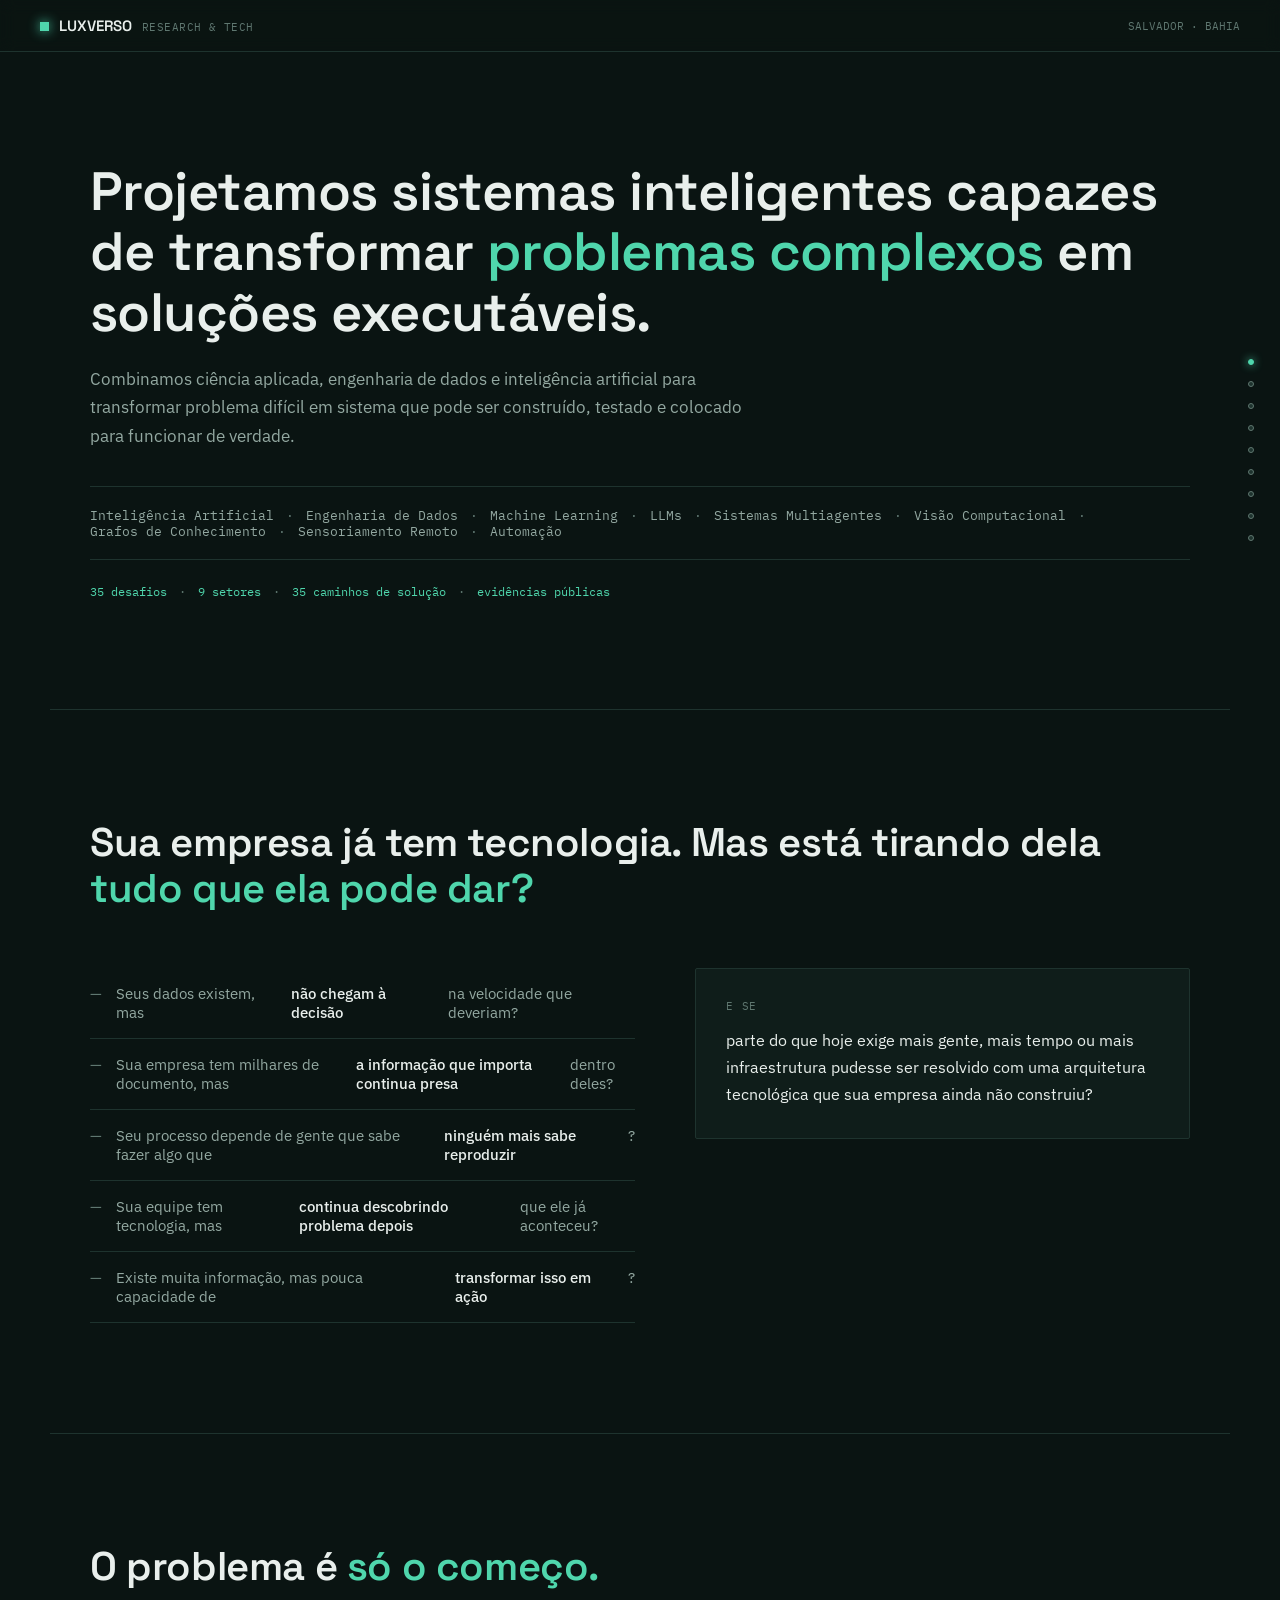
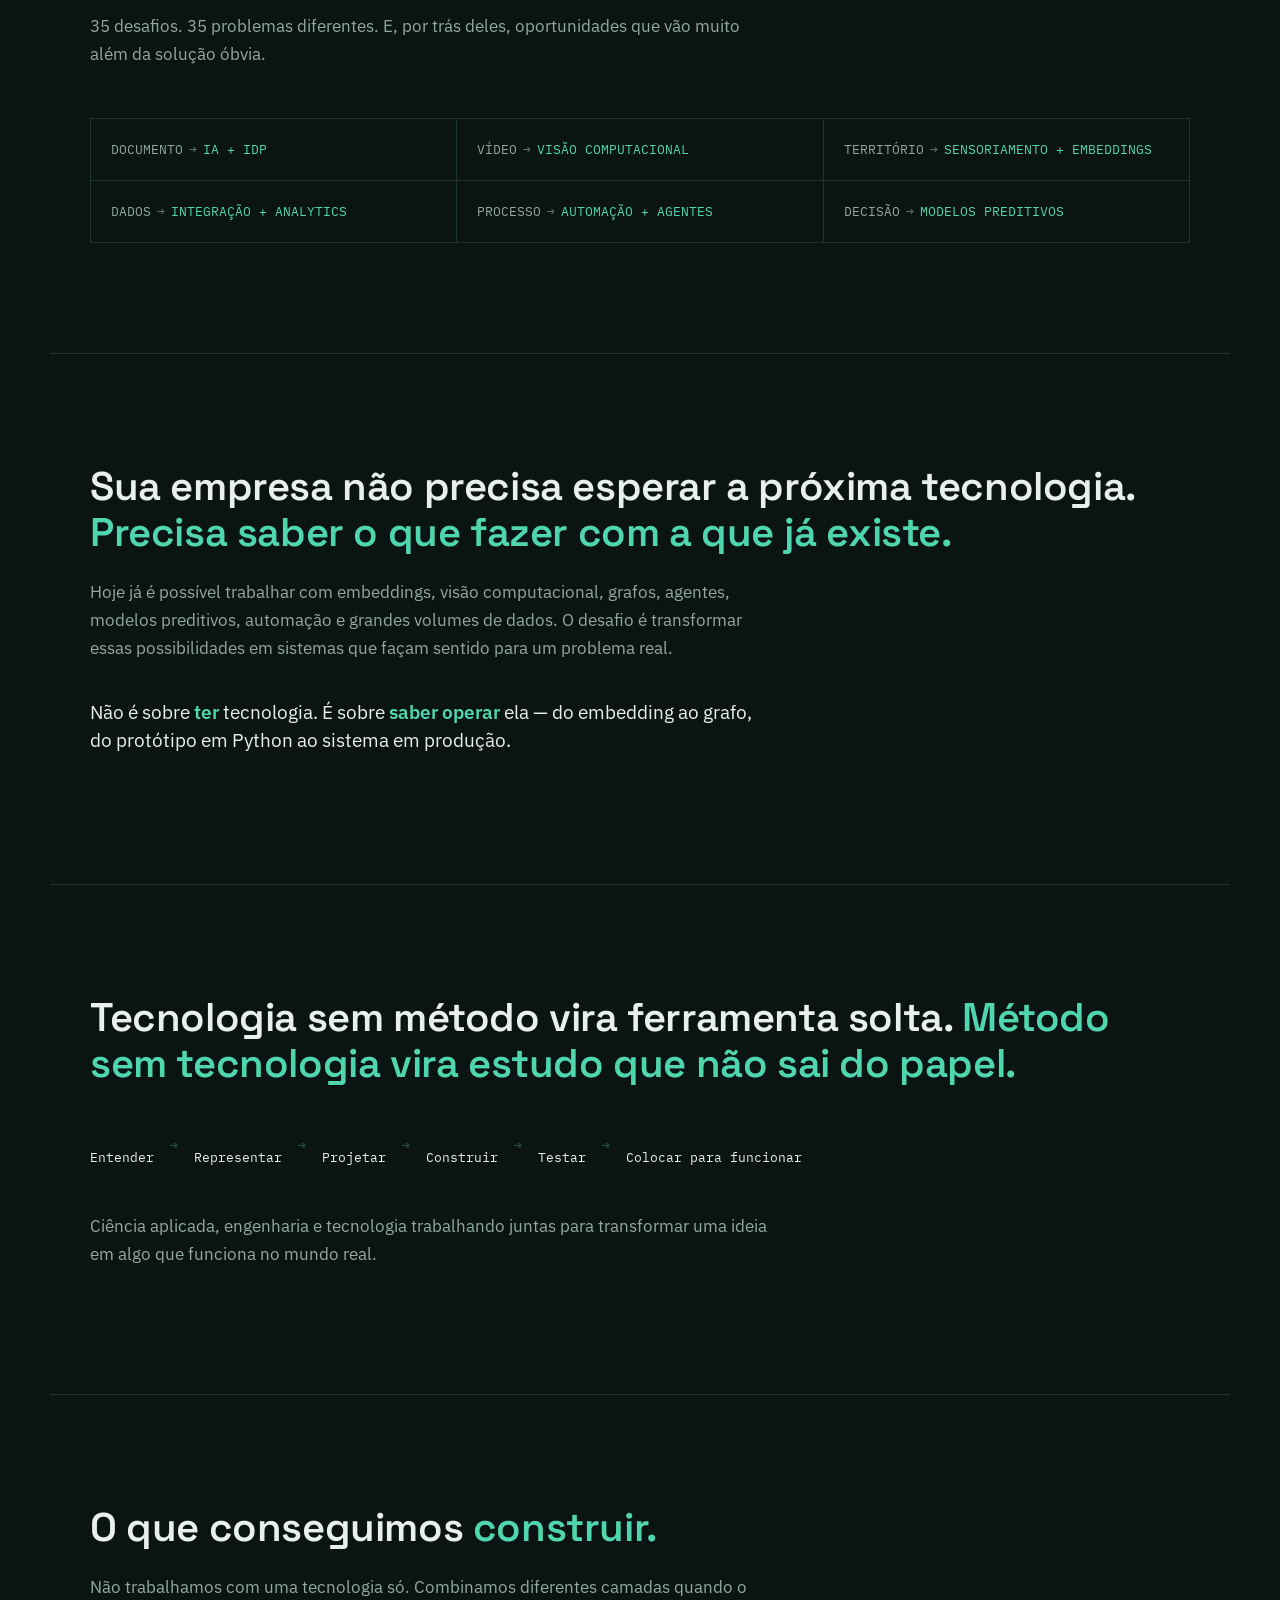
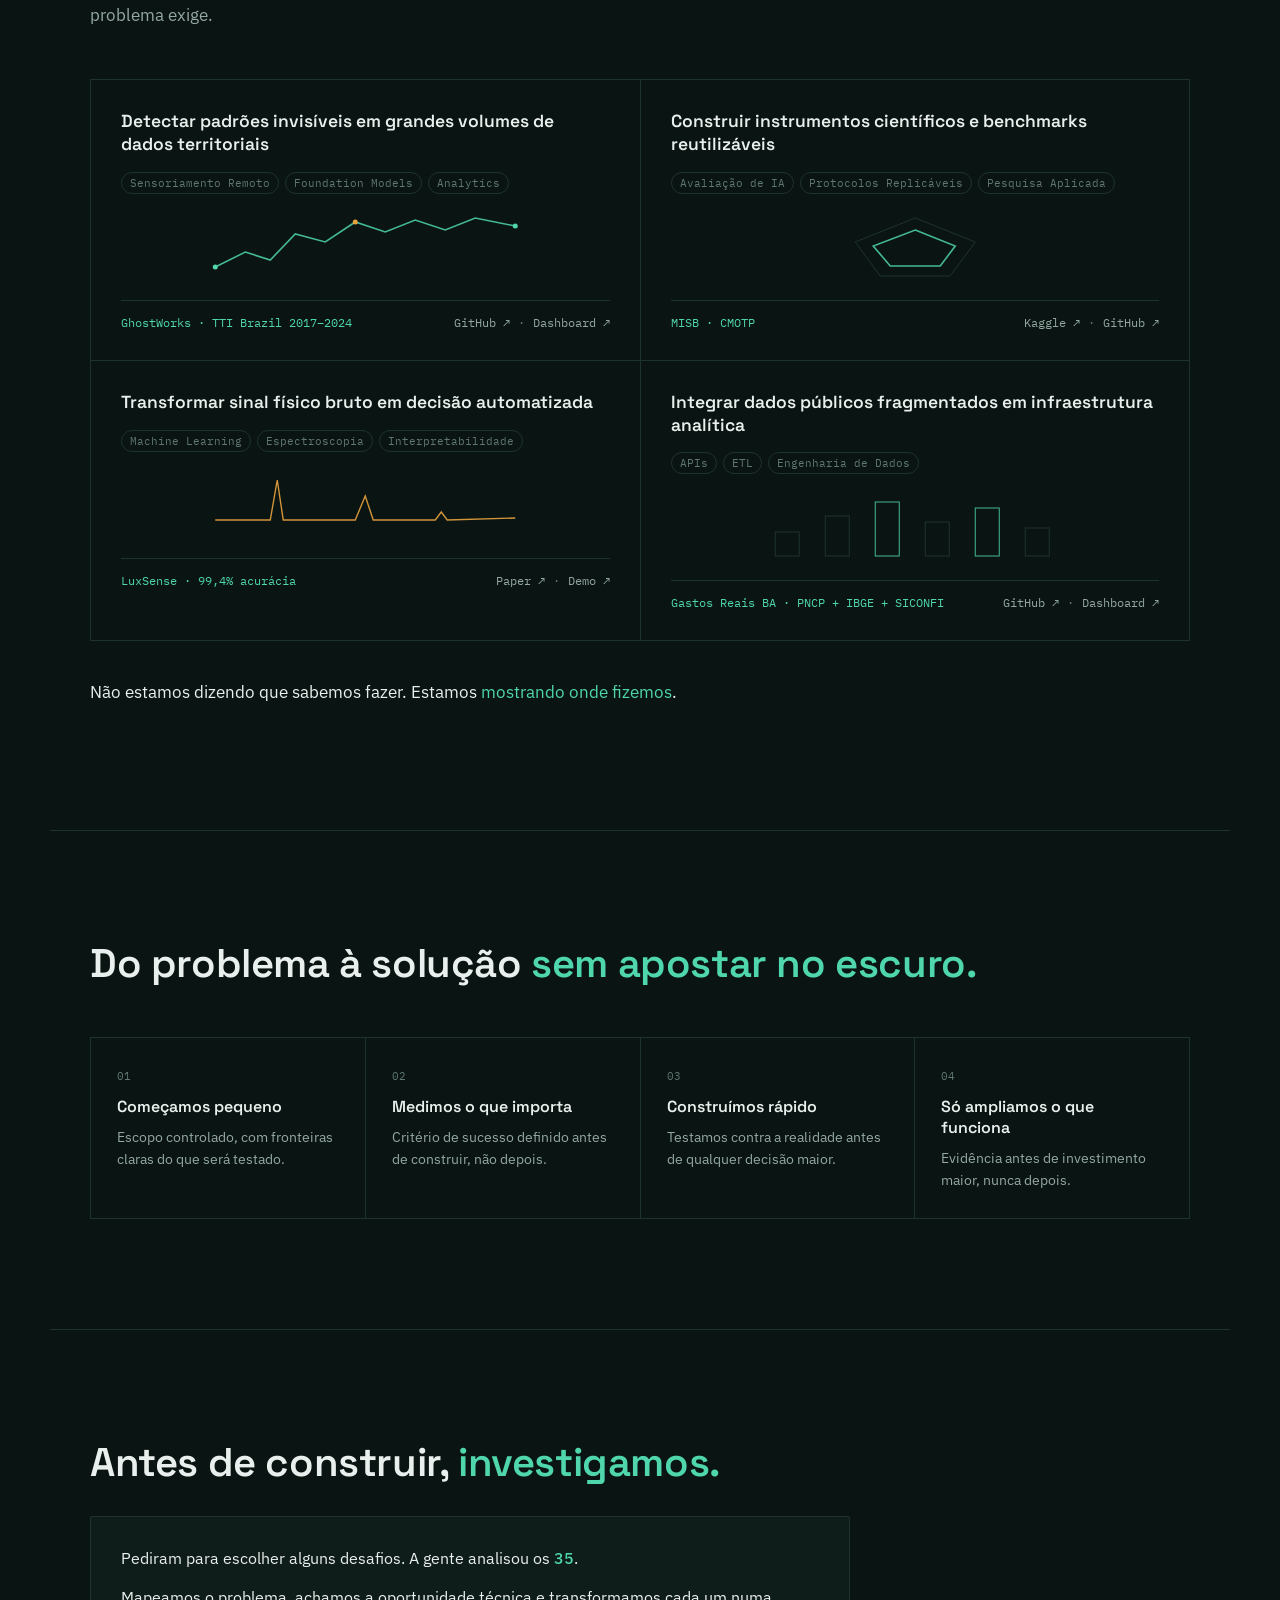
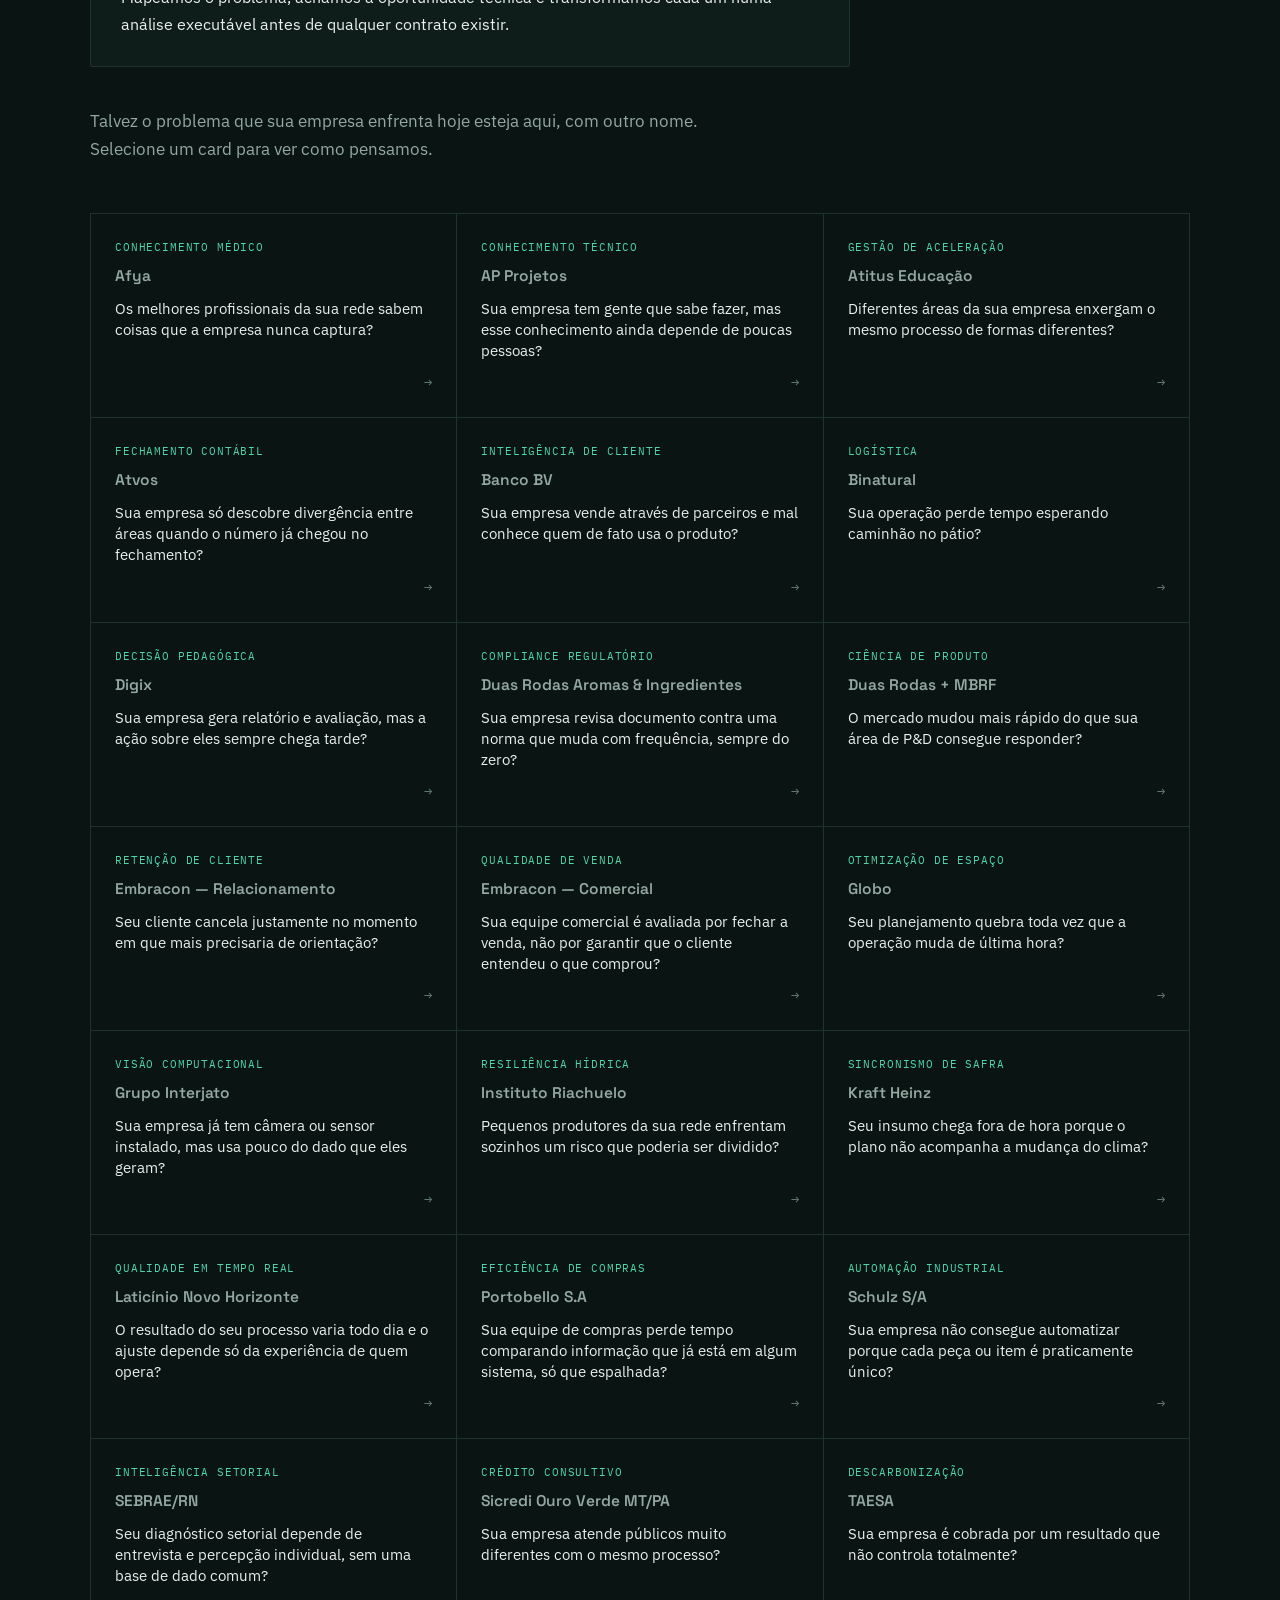
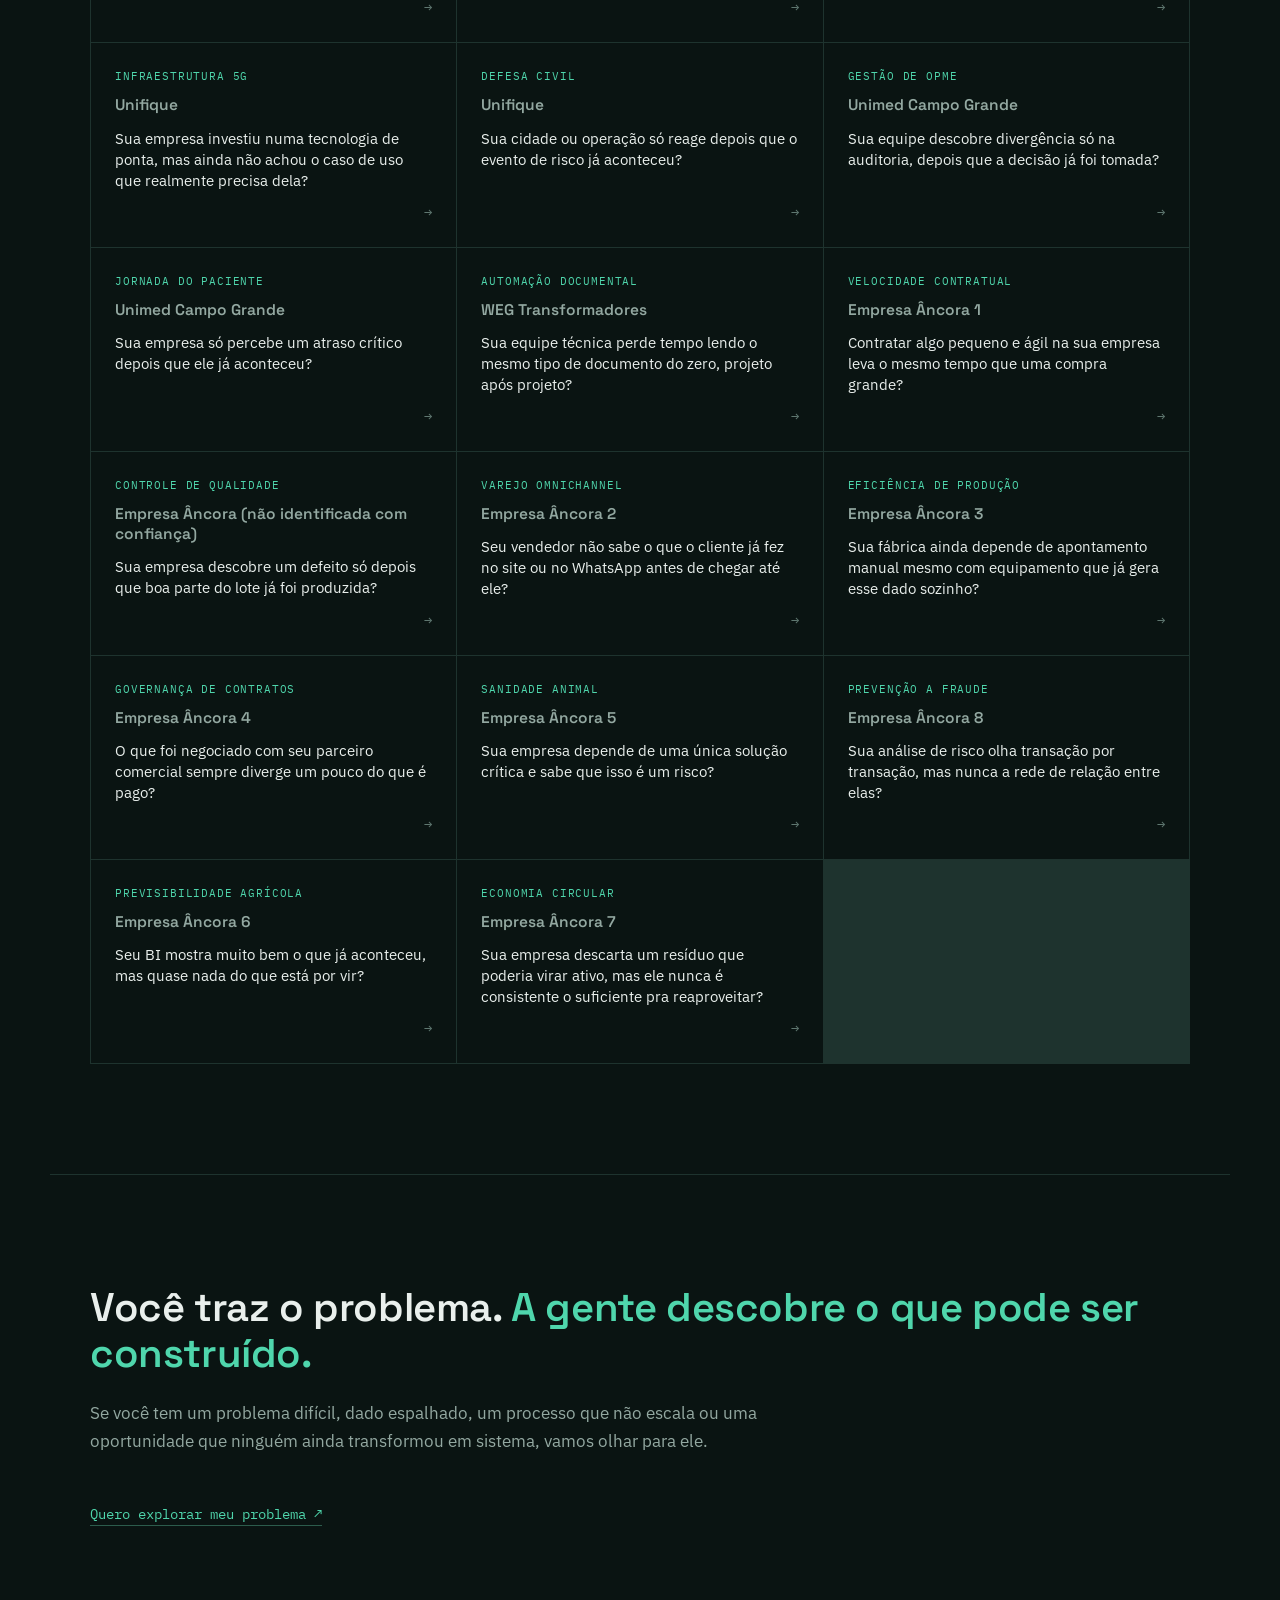
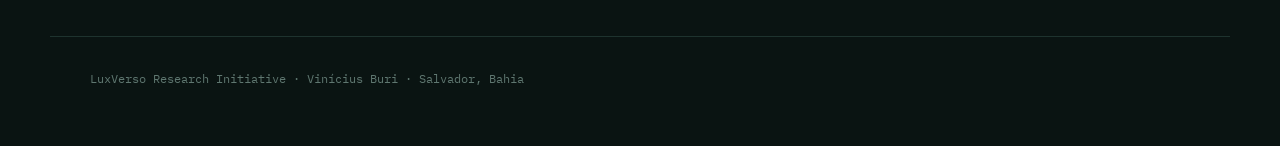
==== commit 8e0d4744: "Force replace index.html with v2 provided by user" ====
--- a/Desafio-Sebrae/index.html
+++ b/Desafio-Sebrae/index.html
@@ -3,7 +3,7 @@
 <head>
 <meta charset="UTF-8">
 <meta name="viewport" content="width=device-width, initial-scale=1.0">
-<title>LuxVerso Research & Tech — Jornada Sebrae 2026</title>
+<title>LuxVerso Research & Tech</title>
 <link rel="preconnect" href="https://fonts.googleapis.com">
 <link rel="preconnect" href="https://fonts.gstatic.com" crossorigin>
 <link href="https://fonts.googleapis.com/css2?family=Space+Grotesk:wght@400;500;600;700&family=IBM+Plex+Sans:wght@400;500;600&family=IBM+Plex+Mono:wght@400;500&display=swap" rel="stylesheet">
@@ -21,10 +21,6 @@
   a{color:inherit;}
   .mono{font-family:'IBM Plex Mono',monospace;}
 
-  /* ---- topbar ---- */
-
-  @media (max-width:520px){ .topbar-right{display:none;} }
-
   header.topbar{
     position:sticky; top:0; z-index:60;
     display:flex; align-items:center; justify-content:space-between;
@@ -36,8 +32,8 @@
   .brand-name{font-family:'Space Grotesk',sans-serif; font-weight:600; font-size:15px;}
   .brand-sub{font-family:'IBM Plex Mono',monospace; font-size:11px; color:var(--fg-dimmer); letter-spacing:.04em;}
   .topbar-right{font-family:'IBM Plex Mono',monospace; font-size:11px; color:var(--fg-dimmer);}
-
-  /* ---- side nav dots ---- */
+  @media (max-width:520px){ .topbar-right{display:none;} }
+
   .sidenav{
     position:fixed; right:26px; top:50%; transform:translateY(-50%); z-index:55;
     display:flex; flex-direction:column; gap:16px; align-items:center;
@@ -68,12 +64,25 @@
   }
   .num::before{content:''; width:22px; height:1px; background:var(--signal);}
   h1,h2{font-family:'Space Grotesk',sans-serif; font-weight:600; letter-spacing:-0.01em; margin:0;}
-  h1{font-size:clamp(30px,4.6vw,52px); line-height:1.12;}
+  h1{font-size:clamp(30px,4.6vw,54px); line-height:1.12;}
   h2{font-size:clamp(26px,3.6vw,40px); line-height:1.15;}
   h1 em, h2 em{font-style:normal; color:var(--signal);}
-  .lede{font-size:16.5px; line-height:1.7; color:var(--fg-dim); max-width:640px; margin-top:22px;}
-
-  /* ---- 01 espelho ---- */
+  .lede{font-size:16.5px; line-height:1.7; color:var(--fg-dim); max-width:680px; margin-top:22px;}
+
+  /* HERO */
+  .hero-tech{
+    margin-top:36px; display:flex; flex-wrap:wrap; gap:0;
+    font-family:'IBM Plex Mono',monospace; font-size:12.5px; color:var(--fg-dim);
+    padding:20px 0; border-top:1px solid var(--line); border-bottom:1px solid var(--line);
+  }
+  .hero-tech span:not(:last-child)::after{content:'·'; margin:0 12px; color:var(--fg-dimmer);}
+  .hero-stats{
+    margin-top:24px; display:flex; flex-wrap:wrap; gap:0;
+    font-family:'IBM Plex Mono',monospace; font-size:12px; color:var(--signal);
+  }
+  .hero-stats span:not(:last-child)::after{content:'·'; margin:0 12px; color:var(--fg-dimmer);}
+
+  /* ESPELHO */
   .mirror-grid{display:grid; grid-template-columns:1.1fr 1fr; gap:60px; margin-top:56px;}
   @media (max-width:860px){ .mirror-grid{grid-template-columns:1fr;} }
   .mirror-list{list-style:none; margin:0; padding:0; display:flex; flex-direction:column;}
@@ -82,50 +91,33 @@
     font-size:15px; color:var(--fg-dim); display:flex; gap:14px;
   }
   .mirror-list li::before{content:'—'; color:var(--fg-dimmer); flex-shrink:0;}
+  .mirror-list li b{color:var(--fg); font-weight:500;}
   .mirror-callout{
     align-self:start; padding:30px; border:1px solid var(--line); border-radius:var(--radius);
     background:var(--ink-2);
   }
-  .mirror-callout p{font-size:15px; line-height:1.7; color:var(--fg); margin:0;}
+  .mirror-callout p{font-size:16px; line-height:1.7; color:var(--fg); margin:0;}
   .mirror-callout .tag{font-family:'IBM Plex Mono',monospace; font-size:11px; color:var(--fg-dimmer); text-transform:uppercase; letter-spacing:.08em; margin-bottom:14px; display:block;}
 
-  /* ---- 02 estrutura ---- */
-  .flow-wrap{margin-top:56px; display:grid; grid-template-columns:1fr auto 1fr; gap:0; align-items:center;}
-  @media (max-width:760px){ .flow-wrap{grid-template-columns:1fr;} .flow-arrow-mid{display:none;} }
-  .flow-col{display:flex; flex-direction:column; gap:10px;}
-  .flow-item{
-    font-family:'IBM Plex Mono',monospace; font-size:13px; color:var(--fg-dim);
-    padding:12px 16px; border:1px solid var(--line); border-radius:var(--radius);
-  }
-  .flow-col.mid .flow-item{color:var(--signal); border-color:var(--signal-dim);}
-  .flow-arrow-mid{display:flex; justify-content:center; padding:0 24px; color:var(--fg-dimmer); font-size:20px;}
-  .flow-caption{margin-top:36px; font-size:14px; color:var(--fg-dim); max-width:600px;}
-
-  /* ---- 03 limita ---- */
-  .limita-grid{display:grid; grid-template-columns:1fr 1fr; gap:40px; margin-top:56px;}
-  @media (max-width:760px){ .limita-grid{grid-template-columns:1fr;} }
-  .limita-box{padding:28px; border:1px solid var(--line); border-radius:var(--radius);}
-  .limita-box .tag{font-family:'IBM Plex Mono',monospace; font-size:11px; color:var(--fg-dimmer); text-transform:uppercase; letter-spacing:.08em; margin-bottom:16px; display:block;}
-  .pill-row{display:flex; flex-wrap:wrap; gap:8px;}
-  .pill{font-family:'IBM Plex Mono',monospace; font-size:12px; color:var(--fg); border:1px solid var(--line); padding:6px 12px; border-radius:20px;}
-  .limita-box ul{margin:0; padding-left:16px; color:var(--fg-dim); font-size:14.5px; line-height:1.8;}
-  .limita-punch{margin-top:36px; font-size:19px; color:var(--fg); max-width:640px; line-height:1.5;}
-  .limita-punch b{color:var(--signal); font-weight:600;}
-
-  /* ---- 04 quem é ---- */
-  .tech-band{
-    margin-top:40px; display:flex; flex-wrap:wrap; gap:0;
-    font-family:'IBM Plex Mono',monospace; font-size:12.5px; color:var(--fg-dim);
-    border-top:1px solid var(--line); border-bottom:1px solid var(--line); padding:20px 0;
-  }
-  .tech-band span:not(:last-child)::after{content:'·'; margin:0 12px; color:var(--fg-dimmer);}
-
-  /* ---- 05 metodo ---- */
+  /* PADRAO */
+  .pattern-grid{margin-top:50px; display:grid; grid-template-columns:repeat(3,1fr); gap:1px; background:var(--line); border:1px solid var(--line);}
+  @media (max-width:760px){ .pattern-grid{grid-template-columns:1fr 1fr;} }
+  @media (max-width:480px){ .pattern-grid{grid-template-columns:1fr;} }
+  .pattern-item{background:var(--ink); padding:22px 20px; font-family:'IBM Plex Mono',monospace; font-size:13px;}
+  .pattern-item .from{color:var(--fg-dim);}
+  .pattern-item .arrow{color:var(--fg-dimmer); margin:0 6px;}
+  .pattern-item .to{color:var(--signal);}
+
+  /* CAPACIDADE OPERACIONAL */
+  .capgap-punch{margin-top:36px; font-size:19px; color:var(--fg); max-width:680px; line-height:1.5;}
+  .capgap-punch b{color:var(--signal); font-weight:600;}
+
+  /* METODO */
   .method-flow{display:flex; flex-wrap:wrap; margin-top:50px; font-family:'IBM Plex Mono',monospace; font-size:13px;}
   .method-flow .step{color:var(--fg); padding:12px 0;}
   .method-flow .arrow{color:var(--signal-dim); padding:0 16px;}
 
-  /* ---- 06 capacidades + evidencias ---- */
+  /* CAPACIDADES + EVIDENCIAS */
   .cap-grid{display:grid; grid-template-columns:repeat(2,1fr); gap:1px; background:var(--line); border:1px solid var(--line); margin-top:50px;}
   @media (max-width:760px){ .cap-grid{grid-template-columns:1fr;} }
   .cap-card{background:var(--ink); padding:30px; display:flex; flex-direction:column; gap:16px;}
@@ -139,14 +131,13 @@
     flex-wrap:wrap; gap:8px;
   }
   .cap-evidence .src{color:var(--signal);}
-  .cap-evidence .link{color:var(--fg-dimmer); text-decoration:none;}
-  .cap-evidence .link:hover{color:var(--fg);}
   .cap-links{display:flex; align-items:center; gap:8px; flex-shrink:0;}
   .cap-links a{color:var(--fg-dim); text-decoration:none; transition:color .15s;}
   .cap-links a:hover{color:var(--signal);}
   .cap-links .sep{color:var(--fg-dimmer);}
-
-  /* ---- 07 risco ---- */
+  .cap-closer{margin-top:40px; font-size:17px; color:var(--fg); max-width:600px;}
+
+  /* RISCO */
   .risk-grid{display:grid; grid-template-columns:repeat(4,1fr); gap:1px; background:var(--line); border:1px solid var(--line); margin-top:50px;}
   @media (max-width:900px){ .risk-grid{grid-template-columns:repeat(2,1fr);} }
   @media (max-width:520px){ .risk-grid{grid-template-columns:1fr;} }
@@ -155,51 +146,51 @@
   .risk-card h3{font-family:'Space Grotesk',sans-serif; font-size:16px; font-weight:600; margin:12px 0 10px;}
   .risk-card p{font-size:13.5px; color:var(--fg-dim); line-height:1.6; margin:0;}
 
-  /* ---- 08 aplicacoes ---- */
+  /* CONTEXTO 35 */
+  .context-block{margin-top:30px; padding:28px 30px; border:1px solid var(--line); border-radius:var(--radius); background:var(--ink-2); max-width:760px;}
+  .context-block p{font-size:15.5px; line-height:1.75; color:var(--fg); margin:0 0 12px;}
+  .context-block p:last-child{margin-bottom:0;}
+  .context-block .highlight{color:var(--signal); font-weight:500;}
+
+  /* APLICACOES */
   .app-grid{display:grid; grid-template-columns:repeat(3,1fr); gap:1px; background:var(--line); border:1px solid var(--line); margin-top:50px;}
   @media (max-width:860px){ .app-grid{grid-template-columns:repeat(2,1fr);} }
   @media (max-width:560px){ .app-grid{grid-template-columns:1fr;} }
-  .app-card{background:var(--ink); padding:26px 24px; cursor:pointer; display:flex; flex-direction:column; gap:14px; min-height:168px; transition:background .18s;}
+  .app-card{background:var(--ink); padding:26px 24px; cursor:pointer; display:flex; flex-direction:column; gap:12px; min-height:158px; transition:background .18s;}
   .app-card:hover{background:var(--ink-2);}
   .app-card:hover .app-arrow{transform:translate(3px,-3px); color:var(--signal);}
-  .app-card.disabled{cursor:default; opacity:.42;}
-  .app-card.disabled:hover{background:var(--ink);}
-  .app-code{font-family:'IBM Plex Mono',monospace; font-size:11px; color:var(--fg-dimmer);}
-  .app-name{font-family:'Space Grotesk',sans-serif; font-weight:600; font-size:18px; line-height:1.25;}
-  .app-thesis{font-size:13px; color:var(--fg-dim); line-height:1.5; flex:1;}
-  .app-foot{display:flex; justify-content:space-between; align-items:center;}
-  .app-status{font-family:'IBM Plex Mono',monospace; font-size:10.5px; text-transform:uppercase; letter-spacing:.06em; color:var(--fg-dimmer);}
+  .app-label{font-family:'IBM Plex Mono',monospace; font-size:10.5px; color:var(--signal); letter-spacing:.08em; text-transform:uppercase;}
+  .app-name{font-family:'Space Grotesk',sans-serif; font-weight:600; font-size:15.5px; line-height:1.3; color:var(--fg-dim);}
+  .app-question{font-size:14.5px; color:var(--fg); line-height:1.45; flex:1;}
+  .app-foot{display:flex; justify-content:flex-end; align-items:center;}
   .app-arrow{font-family:'IBM Plex Mono',monospace; font-size:14px; color:var(--fg-dimmer); transition:transform .18s, color .18s;}
-  .app-wa{color:var(--fg-dimmer); text-decoration:none; display:flex; align-items:center; justify-content:center; width:28px; height:28px; border:1px solid var(--line); border-radius:var(--radius); transition:color .15s, border-color .15s; flex-shrink:0;}
-  .app-wa:hover{color:var(--signal); border-color:var(--signal-dim);}
-  .app-note{margin-top:20px; font-size:13px; color:var(--fg-dimmer); max-width:560px;}
-
-  /* ---- 09 contato ---- */
+
+  /* CONTATO */
   .contact-row{display:flex; justify-content:space-between; align-items:flex-end; flex-wrap:wrap; gap:30px; margin-top:50px;}
-  .contact-links{display:flex; flex-direction:column; gap:10px; font-family:'IBM Plex Mono',monospace; font-size:13.5px;}
-  .contact-links a{text-decoration:none; color:var(--fg-dim); border-bottom:1px solid transparent;}
-  .contact-links a:hover{color:var(--signal); border-color:var(--signal-dim);}
+  .contact-links{display:flex; flex-direction:column; gap:10px; font-family:'IBM Plex Mono',monospace; font-size:14px;}
+  .contact-links a{text-decoration:none; color:var(--signal); border-bottom:1px solid var(--signal-dim); padding-bottom:2px;}
+  .contact-links a:hover{color:var(--fg);}
 
   footer{max-width:1180px; margin:0 auto; padding:34px 40px 60px; border-top:1px solid var(--line); display:flex; justify-content:space-between; flex-wrap:wrap; gap:12px; font-family:'IBM Plex Mono',monospace; font-size:11.5px; color:var(--fg-dimmer);}
 
-  /* ============ DETAIL OVERLAY ============ */
+  /* DETAIL OVERLAY */
   #detail{display:none; position:fixed; inset:0; z-index:100; background:var(--ink); overflow-y:auto;}
   #detail.open{display:block;}
-  .detail-inner{max-width:880px; margin:0 auto; padding:100px 40px 100px;}
+  .detail-inner{max-width:820px; margin:0 auto; padding:100px 40px 100px;}
   .back-btn{position:fixed; top:18px; left:40px; z-index:110; font-family:'IBM Plex Mono',monospace; font-size:12px; color:var(--fg-dim); background:rgba(10,20,18,.9); border:1px solid var(--line); padding:10px 16px; border-radius:var(--radius); cursor:pointer; display:flex; align-items:center; gap:8px; transition:border-color .15s, color .15s;}
   .back-btn:hover{border-color:var(--signal); color:var(--fg);}
   .detail-eyebrow{font-family:'IBM Plex Mono',monospace; font-size:12px; color:var(--signal); letter-spacing:.1em; text-transform:uppercase; margin-bottom:16px;}
-  .detail-title{font-family:'Space Grotesk',sans-serif; font-size:clamp(28px,4vw,44px); font-weight:600; line-height:1.1; margin:0 0 8px; letter-spacing:-0.01em;}
-  .detail-url{font-family:'IBM Plex Mono',monospace; font-size:12px; color:var(--fg-dimmer); margin-bottom:12px;}
-  .detail-source{font-family:'IBM Plex Mono',monospace; font-size:11px; color:var(--fg-dimmer); margin-bottom:32px; opacity:0.6; transition:opacity .2s;}
+  .detail-question{font-family:'Space Grotesk',sans-serif; font-size:clamp(26px,3.6vw,38px); font-weight:600; line-height:1.2; margin:0 0 18px; letter-spacing:-0.01em;}
+  .detail-reframe{font-size:17px; line-height:1.6; color:var(--signal); margin:0 0 36px; max-width:640px;}
+  .detail-source{font-family:'IBM Plex Mono',monospace; font-size:11px; color:var(--fg-dimmer); margin-bottom:32px; opacity:0.6; text-decoration:none; display:inline-block; transition:opacity .2s;}
   .detail-source:hover{opacity:1; color:var(--fg-dim);}
   .detail-block{padding:28px 0; border-top:1px solid var(--line);}
-  .detail-block:first-of-type{border-top:none;}
   .detail-block h3{font-family:'IBM Plex Mono',monospace; font-size:11px; text-transform:uppercase; letter-spacing:.09em; color:var(--fg-dimmer); margin:0 0 14px;}
   .detail-block p{font-size:15.5px; line-height:1.7; color:var(--fg); margin:0;}
   .detail-block p.dim{color:var(--fg-dim);}
   .detail-block ul{margin:0; padding-left:18px; font-size:15px; line-height:1.7; color:var(--fg-dim);}
   .detail-block li{margin-bottom:8px;}
+  .detail-chain{font-family:'IBM Plex Mono',monospace; font-size:14px; color:var(--signal); line-height:1.9;}
   .cta-block{margin-top:50px; padding-top:36px; border-top:1px solid var(--line); display:flex; justify-content:space-between; align-items:center; flex-wrap:wrap; gap:16px;}
   .cta-block .cta-text{font-size:14px; color:var(--fg-dim); max-width:420px;}
   .cta-link{font-family:'IBM Plex Mono',monospace; font-size:13px; color:var(--signal); text-decoration:none; border-bottom:1px solid var(--signal-dim); padding-bottom:3px;}
@@ -213,119 +204,92 @@
     <span class="brand-name">LUXVERSO</span>
     <span class="brand-sub">RESEARCH &amp; TECH</span>
   </div>
-  <div class="topbar-right">JORNADA SEBRAE · INOVAÇÃO ABERTA 2026</div>
+  <div class="topbar-right">SALVADOR · BAHIA</div>
 </header>
 
 <nav class="sidenav" id="sidenav">
-  <a href="#s1" data-i="0"><span>01 Espelho</span></a>
-  <a href="#s2" data-i="1"><span>02 Estrutura</span></a>
-  <a href="#s3" data-i="2"><span>03 O limite real</span></a>
-  <a href="#s4" data-i="3"><span>04 Quem somos</span></a>
+  <a href="#s1" data-i="0"><span>01 Hero</span></a>
+  <a href="#s2" data-i="1"><span>02 Espelho</span></a>
+  <a href="#s3" data-i="2"><span>03 O padrão</span></a>
+  <a href="#s4" data-i="3"><span>04 O gap real</span></a>
   <a href="#s5" data-i="4"><span>05 Método</span></a>
   <a href="#s6" data-i="5"><span>06 Capacidades</span></a>
-  <a href="#s7" data-i="6"><span>07 Redução de risco</span></a>
-  <a href="#s8" data-i="7"><span>08 Aplicações</span></a>
+  <a href="#s7" data-i="6"><span>07 Como reduzimos risco</span></a>
+  <a href="#s8" data-i="7"><span>08 35 desafios</span></a>
   <a href="#s9" data-i="8"><span>09 Contato</span></a>
 </nav>
 
 <main>
 
-  <!-- 01 ESPELHO -->
+  <!-- 01 HERO -->
   <section id="s1">
-    <h1>Sua organização possui dados, especialistas e tecnologia. <em>Então por que decisões importantes ainda demoram?</em></h1>
+    <h1>Projetamos sistemas inteligentes capazes de transformar <em>problemas complexos</em> em soluções executáveis.</h1>
+    <p class="lede">Combinamos ciência aplicada, engenharia de dados e inteligência artificial para transformar problema difícil em sistema que pode ser construído, testado e colocado para funcionar de verdade.</p>
+    <div class="hero-tech">
+      <span>Inteligência Artificial</span><span>Engenharia de Dados</span><span>Machine Learning</span><span>LLMs</span><span>Sistemas Multiagentes</span><span>Visão Computacional</span><span>Grafos de Conhecimento</span><span>Sensoriamento Remoto</span><span>Automação</span>
+    </div>
+    <div class="hero-stats">
+      <span>35 desafios</span><span>9 setores</span><span>35 caminhos de solução</span><span>evidências públicas</span>
+    </div>
+  </section>
+
+  <!-- 02 ESPELHO -->
+  <section id="s2">
+    <h2>Sua empresa já tem tecnologia. Mas está tirando dela <em>tudo que ela pode dar?</em></h2>
     <div class="mirror-grid">
       <ul class="mirror-list">
-        <li>Seus dados estão distribuídos entre diferentes sistemas e equipes?</li>
-        <li>Processos críticos ainda dependem de atividades excessivamente manuais?</li>
-        <li>É difícil antecipar riscos, demandas ou oportunidades com o que vocês têm hoje?</li>
-        <li>Sistemas importantes não se comunicam adequadamente entre si?</li>
-        <li>Existe muito dado disponível, mas pouca capacidade de transformá-lo em ação?</li>
-        <li>Decisões importantes ainda dependem de conhecimento concentrado em poucas pessoas?</li>
-        <li>Existe pressão constante por fazer mais, com menos recursos e menor risco?</li>
+        <li>Seus dados existem, mas <b>não chegam à decisão</b> na velocidade que deveriam?</li>
+        <li>Sua empresa tem milhares de documento, mas <b>a informação que importa continua presa</b> dentro deles?</li>
+        <li>Seu processo depende de gente que sabe fazer algo que <b>ninguém mais sabe reproduzir</b>?</li>
+        <li>Sua equipe tem tecnologia, mas <b>continua descobrindo problema depois</b> que ele já aconteceu?</li>
+        <li>Existe muita informação, mas pouca capacidade de <b>transformar isso em ação</b>?</li>
       </ul>
       <div class="mirror-callout">
-        <span class="tag">Se você respondeu sim a mais de uma</span>
-        <p>Esses desafios normalmente possuem a mesma origem: transformar informação distribuída em capacidade de agir.</p>
+        <span class="tag">E se</span>
+        <p>parte do que hoje exige mais gente, mais tempo ou mais infraestrutura pudesse ser resolvido com uma arquitetura tecnológica que sua empresa ainda não construiu?</p>
       </div>
     </div>
   </section>
 
-  <!-- 02 ESTRUTURA -->
-  <section id="s2">
-    <h2>Problemas diferentes. <em>Estruturas semelhantes.</em></h2>
-    <div class="flow-wrap">
-      <div class="flow-col">
-        <div class="flow-item">Pessoas</div>
-        <div class="flow-item">Dados</div>
-        <div class="flow-item">Documentos</div>
-        <div class="flow-item">Processos</div>
-        <div class="flow-item">Território</div>
-        <div class="flow-item">Operações</div>
-      </div>
-      <div class="flow-arrow-mid">→</div>
-      <div class="flow-col mid">
-        <div class="flow-item">Integração</div>
-        <div class="flow-item">Compreensão</div>
-        <div class="flow-item">Antecipação</div>
-        <div class="flow-item">Automação</div>
-        <div class="flow-item">Apoio à decisão</div>
-      </div>
-    </div>
-    <p class="flow-caption">Independentemente do setor, organizações diferentes costumam compartilhar mecanismos semelhantes. Antes de propor qualquer solução, buscamos compreender essa estrutura — e construir arquiteturas reutilizáveis a partir dela.</p>
-  </section>
-
-  <!-- 03 O QUE LIMITA -->
+  <!-- 03 O PADRAO -->
   <section id="s3">
-    <h2>O desafio raramente é <em>falta de tecnologia.</em></h2>
-    <div class="limita-grid">
-      <div class="limita-box">
-        <span class="tag">Sua organização provavelmente já possui</span>
-        <div class="pill-row">
-          <span class="pill">ERP</span><span class="pill">CRM</span><span class="pill">Dashboards</span>
-          <span class="pill">Especialistas</span><span class="pill">Dados</span><span class="pill">Inteligência Artificial</span>
-        </div>
-      </div>
-      <div class="limita-box">
-        <span class="tag">Mesmo assim</span>
-        <ul>
-          <li>Decisões continuam lentas</li>
-          <li>Informações permanecem fragmentadas</li>
-          <li>Retrabalho continua elevado</li>
-          <li>Oportunidades continuam sendo descobertas tarde</li>
-        </ul>
-      </div>
-    </div>
-    <p class="limita-punch">O diferencial competitivo não está em possuir mais tecnologia. Está em <b>conectar conhecimento, dados e processos</b> para reduzir a incerteza antes das decisões.</p>
-  </section>
-
-  <!-- 04 QUEM É -->
-  <section id="s4">
-    <h2>Projetamos sistemas inteligentes capazes de transformar <em>problemas complexos</em> em soluções executáveis.</h2>
-    <p class="lede">A LuxVerso combina pesquisa aplicada, engenharia e inteligência artificial para compreender problemas complexos, construir hipóteses testáveis e desenvolver soluções orientadas por evidências. Não desenvolvemos apenas software — construímos capacidades organizacionais que permanecem mesmo após a conclusão da PoC.</p>
-    <div class="tech-band">
-      <span>Machine Learning</span><span>LLMs</span><span>Sistemas Multiagentes</span><span>Grafos de Conhecimento</span>
-      <span>Engenharia de Dados</span><span>Visão Computacional</span><span>IDP</span><span>APIs</span><span>Sensoriamento Remoto</span><span>Analytics</span>
+    <h2>O problema é <em>só o começo.</em></h2>
+    <p class="lede">35 desafios. 35 problemas diferentes. E, por trás deles, oportunidades que vão muito além da solução óbvia.</p>
+    <div class="pattern-grid">
+      <div class="pattern-item"><span class="from">DOCUMENTO</span><span class="arrow">→</span><span class="to">IA + IDP</span></div>
+      <div class="pattern-item"><span class="from">VÍDEO</span><span class="arrow">→</span><span class="to">VISÃO COMPUTACIONAL</span></div>
+      <div class="pattern-item"><span class="from">TERRITÓRIO</span><span class="arrow">→</span><span class="to">SENSORIAMENTO + EMBEDDINGS</span></div>
+      <div class="pattern-item"><span class="from">DADOS</span><span class="arrow">→</span><span class="to">INTEGRAÇÃO + ANALYTICS</span></div>
+      <div class="pattern-item"><span class="from">PROCESSO</span><span class="arrow">→</span><span class="to">AUTOMAÇÃO + AGENTES</span></div>
+      <div class="pattern-item"><span class="from">DECISÃO</span><span class="arrow">→</span><span class="to">MODELOS PREDITIVOS</span></div>
     </div>
   </section>
 
+  <!-- 04 O GAP REAL -->
+  <section id="s4">
+    <h2>Sua empresa não precisa esperar a próxima tecnologia. <em>Precisa saber o que fazer com a que já existe.</em></h2>
+    <p class="lede">Hoje já é possível trabalhar com embeddings, visão computacional, grafos, agentes, modelos preditivos, automação e grandes volumes de dados. O desafio é transformar essas possibilidades em sistemas que façam sentido para um problema real.</p>
+    <p class="capgap-punch">Não é sobre <b>ter</b> tecnologia. É sobre <b>saber operar</b> ela — do embedding ao grafo, do protótipo em Python ao sistema em produção.</p>
+  </section>
+
   <!-- 05 METODO -->
   <section id="s5">
-    <h2>Ciência aplicada transformada em <em>execução.</em></h2>
+    <h2>Tecnologia sem método vira ferramenta solta. <em>Método sem tecnologia vira estudo que não sai do papel.</em></h2>
     <div class="method-flow">
-      <span class="step">Compreender</span><span class="arrow">→</span>
-      <span class="step">Modelar</span><span class="arrow">→</span>
-      <span class="step">Formular hipóteses</span><span class="arrow">→</span>
-      <span class="step">Experimentar</span><span class="arrow">→</span>
-      <span class="step">Validar</span><span class="arrow">→</span>
-      <span class="step">Escalar</span>
+      <span class="step">Entender</span><span class="arrow">→</span>
+      <span class="step">Representar</span><span class="arrow">→</span>
+      <span class="step">Projetar</span><span class="arrow">→</span>
+      <span class="step">Construir</span><span class="arrow">→</span>
+      <span class="step">Testar</span><span class="arrow">→</span>
+      <span class="step">Colocar para funcionar</span>
     </div>
-    <p class="lede" style="margin-top:34px;">Cada etapa reduz a incerteza da próxima decisão. Existe método — não improviso.</p>
+    <p class="lede" style="margin-top:34px;">Ciência aplicada, engenharia e tecnologia trabalhando juntas para transformar uma ideia em algo que funciona no mundo real.</p>
   </section>
 
   <!-- 06 CAPACIDADES + EVIDENCIAS -->
   <section id="s6">
-    <h2>Capacidades reutilizáveis, <em>com prova pública.</em></h2>
-    <p class="lede">Cada card abaixo é uma competência demonstrada em contexto real — não um produto isolado. A evidência existe para ser conferida, não apenas citada.</p>
+    <h2>O que conseguimos <em>construir.</em></h2>
+    <p class="lede">Não trabalhamos com uma tecnologia só. Combinamos diferentes camadas quando o problema exige.</p>
 
     <div class="cap-grid">
       <div class="cap-card">
@@ -379,48 +343,44 @@
         <div class="cap-evidence"><span class="src">Gastos Reais BA · PNCP + IBGE + SICONFI</span><span class="cap-links"><a href="https://github.com/viniburilux/gastos-reais-ba" target="_blank">GitHub ↗</a><span class="sep">·</span><a href="https://github.com/viniburilux/explorador-dados-bahia" target="_blank">Dashboard ↗</a></span></div>
       </div>
     </div>
+    <p class="cap-closer">Não estamos dizendo que sabemos fazer. Estamos <em style="color:var(--signal); font-style:normal;">mostrando onde fizemos</em>.</p>
   </section>
 
   <!-- 07 RISCO -->
   <section id="s7">
-    <h2>Toda PoC deve produzir <em>evidências</em> para a próxima decisão.</h2>
+    <h2>Do problema à solução <em>sem apostar no escuro.</em></h2>
     <div class="risk-grid">
-      <div class="risk-card"><span class="n">01</span><h3>Escopo controlado</h3><p>Começamos pequeno, com fronteiras claras do que será testado.</p></div>
-      <div class="risk-card"><span class="n">02</span><h3>Hipóteses mensuráveis</h3><p>Critérios de sucesso definidos antes da implementação, não depois.</p></div>
-      <div class="risk-card"><span class="n">03</span><h3>Evidências antes de investir</h3><p>Redução de risco baseada em resultado observado, não em promessa.</p></div>
-      <div class="risk-card"><span class="n">04</span><h3>Evolução incremental</h3><p>Escalamos apenas aquilo que já foi validado em campo.</p></div>
+      <div class="risk-card"><span class="n">01</span><h3>Começamos pequeno</h3><p>Escopo controlado, com fronteiras claras do que será testado.</p></div>
+      <div class="risk-card"><span class="n">02</span><h3>Medimos o que importa</h3><p>Critério de sucesso definido antes de construir, não depois.</p></div>
+      <div class="risk-card"><span class="n">03</span><h3>Construímos rápido</h3><p>Testamos contra a realidade antes de qualquer decisão maior.</p></div>
+      <div class="risk-card"><span class="n">04</span><h3>Só ampliamos o que funciona</h3><p>Evidência antes de investimento maior, nunca depois.</p></div>
     </div>
   </section>
 
-  <!-- 08 APLICACOES -->
+  <!-- 08 35 DESAFIOS -->
   <section id="s8">
-    <h2>Antes desta submissão, <em>já estudamos</em> os desafios da Jornada.</h2>
-    <p class="lede">A maioria das PoCs falha porque tenta resolver o sintoma, não a causa raiz. Abaixo, desconstruímos os desafios das corporações sob a ótica de sistemas complexos e inteligência de dados. Selecione um desafio para entender como chegamos à hipótese e como ela poderia ser validada em uma PoC.</p>
-    <p class="lede">Problemas diferentes. Estruturas parecidas.<br>Os desafios abaixo pertencem a empresas de setores diferentes. Antes de pensar em tecnologia, buscamos compreender o problema de verdade. Cada análise mostra como chegamos às nossas hipóteses antes de construir qualquer solução.<br>Todas as análises foram produzidas antes de qualquer contato com as empresas. Não representam soluções prontas. Representam hipóteses estruturadas para reduzir a incerteza antes de uma futura PoC.</p>
+    <h2>Antes de construir, <em>investigamos.</em></h2>
+    <div class="context-block">
+      <p>Pediram para escolher alguns desafios. A gente analisou os <span class="highlight">35</span>.</p>
+      <p>Mapeamos o problema, achamos a oportunidade técnica e transformamos cada um numa análise executável antes de qualquer contrato existir.</p>
+    </div>
+    <p class="lede" style="margin-top:40px;">Talvez o problema que sua empresa enfrenta hoje esteja aqui, com outro nome. Selecione um card para ver como pensamos.</p>
     <div class="app-grid" id="appGrid"></div>
-    <p class="app-note">Em produção, cada card abre em URL própria (ex: <span class="mono">luxverso.tech/desafios/afya</span>), permitindo indicar o link exato do desafio submetido no formulário do Sebrae.</p>
   </section>
 
   <!-- 09 CONTATO -->
   <section id="s9">
-    <h2>Ficou com alguma ideia lendo um desses desafios?</h2>
-    <p class="lede">Talvez sua empresa esteja enfrentando um problema parecido. Se fizer sentido, vamos conversar.<br>Às vezes uma boa conversa vale mais do que começar construindo uma solução cedo demais.</p>
-    <p class="lede" style="color:var(--fg-dimmer); font-size:14.5px; margin-top:16px;">Nem toda boa conversa vira um projeto. Mas quase todo bom projeto começa com uma boa conversa.</p>
+    <h2>Você traz o problema. <em>A gente descobre o que pode ser construído.</em></h2>
+    <p class="lede">Se você tem um problema difícil, dado espalhado, um processo que não escala ou uma oportunidade que ninguém ainda transformou em sistema, vamos olhar para ele.</p>
     <div class="contact-row">
       <div class="contact-links">
-        <a href="https://wa.me/5585999798762?text=Olá,%20Vini!%20Estava%20navegando%20pelo%20LuxVerso%20e%20queria%20conversar%20sobre%20um%20problema%20parecido." target="_blank">Conversar pelo WhatsApp ↗</a>
+        <a href="https://wa.me/5585999798762?text=Olá,%20Vini!%20Estava%20navegando%20pelo%20LuxVerso%20e%20quero%20explorar%20um%20problema%20parecido." target="_blank">Quero explorar meu problema ↗</a>
       </div>
     </div>
   </section>
 
-  <!-- FEEDBACK -->
-  <section id="s10">
-    <p class="lede">Esta página continua evoluindo.<br>Se alguma parte ficou confusa, se alguma ideia chamou sua atenção ou se você acredita que algo pode ser melhorado, me conta.<br>Todo feedback ajuda a construir versões melhores.</p>
-  </section>
-
   <footer>
     <span>LuxVerso Research Initiative · <a href="https://github.com/viniburilux" target="_blank" style="text-decoration:none;">Vinícius Buri</a> · Salvador, Bahia</span>
-    <span>Protótipo de navegação — v0.2</span>
   </footer>
 </main>
 
@@ -431,865 +391,1025 @@
 
 <script>
 const challenges = [
-{
-    code:"2.1", company:"Afya", title:"Engajamento com Profissionais de Saúde", url:"/desafios/afya", fonte:"https://sementenegocios.com.br/sebraeinovacaoaberta/empresas/afya-participacoes-as-afya-limited/",
-    thesis:"Não é sobre canais de comunicação. É sobre a ausência de um loop de reconhecimento que transforme conhecimento tácito em capital institucional.",
-    status:"dossiê completo", built:true,
-    leitura:"O sintoma é \"baixo engajamento recorrente\". O sistema que falha é o modelo de relacionamento unidirecional: a Afya entrega conteúdo para o médico, mas não construiu um circuito onde o conhecimento tácito do médico retorna como ativo institucional. É um problema de arquitetura de valor assimétrica, não de comunicação.",
-    hipotese:"Se profissionais de saúde aumentam sua taxa de participação recorrente ao receber reconhecimento mensurável e rastreável pelas contribuições que fazem, a Afya reduz o custo de aquisição de conteúdo comunitário e aumenta o LTV de carreira do médico na plataforma.",
-    valorEstrategico:"Resolver isso com excelência transforma a Afya de fornecedora de conteúdo educacional em curadora de uma rede proprietária de conhecimento clínico — um ativo que concorrentes digitais puros não conseguem replicar, pois depende de relação de confiança acumulada, não de catálogo.",
-    capacidades:["LLMs / RAG — sintetizar e indexar conhecimento tácito compartilhado","Grafos — modelar relações entre especialidades, temas e contribuidores","Analytics comportamental — medir recorrência real vs. declarada"],
-    riscos:["Adoção: público de escassez de tempo extrema","Qualidade do conteúdo gerado sem curadoria","Governança/compliance com regras do CFM"],
-    proposta:"Piloto de 60–90 dias com um segmento definido de médicos: medir se contribuições reconhecidas de forma rastreável aumentam a recorrência, frente a um grupo sem esse mecanismo.",
-    porqueNos:[
-      "Já lemos o problema como assimetria de valor, não como falta de canal — isso muda o desenho da PoC desde o primeiro dia.",
-      "Temos histórico em modelar conhecimento distribuído em grafos e medir recorrência com dados de comportamento, não apenas pesquisa de satisfação.",
-      "Propomos validar a hipótese central antes de qualquer investimento em plataforma, reduzindo o risco de construir engajamento genérico.",
-      "O mesmo método já foi aplicado a outros contextos de conhecimento tácito disperso — é transferível, não um caso isolado."
-    ]
-  },
-  {
-    code:"2.2", company:"AP Projetos", title:"Verificação de Documentos de Engenharia", url:"/desafios/ap-projetos", fonte:"https://sementenegocios.com.br/sebraeinovacaoaberta/empresas/ap-projetos/",
-    thesis:"O sintoma é retrabalho documental recorrente. A causa é um padrão de qualidade que vive na memória de quem revisa, não em um processo formal.",
-    status:"dossiê completo", built:true,
-    leitura:"O sintoma é retrabalho documental. O sistema que falha é a garantia de qualidade centrada em pessoas: a verificação depende da memória de indivíduos específicos, então cada rotatividade reseta o padrão a zero. Conhecimento tácito não codificado, travestido de problema de documentos.",
-    hipotese:"Se um checklist técnico automatizado identifica ao menos 80% das não conformidades hoje detectadas só por revisão manual experiente, a empresa desacopla qualidade de rotatividade de pessoal e reduz retrabalho medido em horas/projeto.",
-    valorEstrategico:"Resolver isso com excelência muda o modelo de negócio de \"consultoria dependente de talento individual\" para \"consultoria com padrão de qualidade institucionalizado e escalável\" — um pré-requisito para crescer sem herdar o mesmo risco de rotatividade em cada novo projeto.",
-    capacidades:["Engenharia de Dados — estruturar padrão de qualidade disperso em regras verificáveis","Inteligência Documental — leitura e checagem automatizada de plantas","Governança de Qualidade — processo replicável, não dependente de pessoa"],
-    riscos:["Padrão de qualidade real pode ser mais tácito e contextual do que parece","Resistência de engenheiros seniores a formalizar seu próprio julgamento"],
-    proposta:"Testar, num lote de projetos já revisados manualmente, se um checklist técnico automatizado captura ao menos 80% das não conformidades identificadas por revisores seniores — comparando contra o histórico humano.",
-    porqueNos:[
-      "Já identificamos que o problema é conhecimento tácito não codificado, não velocidade de revisão — isso evita construir a ferramenta errada.",
-      "Sabemos separar, de forma auditável, o que é padrão técnico do que é estilo pessoal de quem revisa.",
-      "Propomos medir a automação contra o julgamento humano existente antes de qualquer substituição de processo.",
-      "O ganho proposto é desacoplado de rotatividade de equipe — permanece mesmo quando pessoas mudam."
-    ]
-  },
-  {
-    code:"2.3", company:"Atitus Educação", title:"Gestão da Trilha de Empreendedorismo", url:"/desafios/atitus", fonte:"https://sementenegocios.com.br/sebraeinovacaoaberta/empresas/atitus-educacao-s-a/",
-    thesis:"Por que departamentos diferentes não conseguem medir o mesmo progresso de um negócio? Porque não existe um modelo comum de maturidade que sirva de linguagem compartilhada entre eles.",
-    status:"dossiê completo", built:true,
-    leitura:"O sintoma é falta de dados integrados. O sistema que falha é a governança de programa: não existe um modelo de \"estágios\" (gates) compartilhado entre departamentos, então cada área mede progresso com sua própria régua, e ninguém — nem o empreendedor nem o gestor — enxerga o funil real. É um problema de modelo de dados ausente, não de ferramenta ausente.",
-    hipotese:"Se um modelo padronizado de estágios (gates) aplicado retroativamente aos dados históricos da trilha prevê com precisão razoável quais negócios avançam versus estagnam, a Atitus pode intervir preventivamente e aumentar a taxa de sucesso mensurável dos empreendimentos.",
-    valorEstrategico:"Resolver isso com excelência transforma a Atitus de \"provedora de programa de empreendedorismo\" em instituição com capacidade preditiva sobre formação de empresas — um diferencial que atrai tanto alunos quanto investidores parceiros interessados em deal flow qualificado.",
-    capacidades:["APIs/integração — consolidar dados hoje dispersos entre sistemas acadêmicos e de aceleração","Analytics preditivo — identificar padrões de negócios que avançam vs. estagnam nos estágios","Grafos ou modelos relacionais — representar dependências entre marcos, já que um negócio pode pular ou regredir estágios"],
-    riscos:["Cultura: departamentos podem resistir a um modelo comum que exponha fragilidades da própria área","Qualidade dos dados: histórico de progresso pode estar registrado de forma inconsistente ou incompleta","Patrocínio executivo: sem apoio da reitoria/direção, a integração entre departamentos tende a travar em disputas de governança"],
-    proposta:"Aplicar o modelo de gates retroativamente aos dados históricos já existentes da trilha e verificar se ele teria identificado antecipadamente os negócios que de fato estagnaram — validação retroativa antes de qualquer institucionalização do modelo.",
-    porqueNos:[
-      "Já lemos o problema como ausência de um modelo de dados comum entre áreas, não como falta de dashboard — isso muda o que a PoC precisa provar primeiro.",
-      "Tratamos o modelo de estágios como hipótese testável, validada contra dados históricos reais, não como estrutura burocrática pronta.",
-      "Propomos uma validação retroativa com os próprios dados da Atitus antes de institucionalizar qualquer modelo de gates.",
-      "Sabemos desenhar taxonomias validadas estatisticamente, não apenas por consenso de comitê."
-    ]
-  },
-  {
-    code:"2.4", company:"Atvos", title:"Gestão de Provisões Contábeis com Automação", url:"/desafios/atvos", fonte:"https://sementenegocios.com.br/sebraeinovacaoaberta/empresas/atvos/",
-    thesis:"O gargalo real: a ausência de um protocolo de confiança entre as áreas que alimentam o mesmo número contábil, não a velocidade de lançamento.",
-    status:"dossiê completo", built:true,
-    leitura:"O sintoma é lentidão no fechamento contábil. O sistema que falha é o de coordenação entre áreas para um processo transversal: como múltiplas áreas alimentam a provisão sem um protocolo comum de validação, o gargalo não está na tecnologia de lançamento, mas na ausência de um \"contrato de dados\" entre áreas que gere confiança suficiente para automatizar.",
-    hipotese:"Se a extração e validação automatizada de documentos reduz divergências entre áreas antes do lançamento contábil, a Atvos reduz o tempo de fechamento sem aumentar o risco de inconsistência.",
-    valorEstrategico:"Resolver isso com excelência muda o papel da controladoria de \"conferência reativa\" para \"governança preventiva de dados financeiros\" — uma capacidade que se torna ainda mais crítica à medida que a empresa cresce em complexidade operacional.",
-    capacidades:["OCR/IDP — extração estruturada de documentos de provisão vindos de fontes variadas","APIs/WebADI com SAP — integração direta para eliminar reentrada manual","Motores de validação/regras de negócio — sinalizar inconsistências antes do lançamento, não depois"],
-    riscos:["Integração: SAP e sistemas legados podem ter customizações que dificultam a automação padrão","Resistência organizacional de equipes contábeis a perder controle percebido","Qualidade dos dados: se a origem já é inconsistente, automação apenas acelera a propagação do erro"],
-    proposta:"Medir a taxa de discordância real entre as áreas que alimentam a provisão hoje, e testar se a extração e validação automatizada de documentos reduz essas divergências antes do lançamento — começando por um subconjunto de contas de menor risco antes de escalar.",
-    porqueNos:[
-      "Já lemos o problema como ausência de protocolo de confiança entre áreas, não como lentidão de lançamento — isso muda o que o sistema precisa validar antes de automatizar.",
-      "Tratamos automação contábil com o mesmo rigor de auditoria que se exige de um humano, preservando a rastreabilidade do processo.",
-      "Propomos medir onde estão hoje as maiores fontes de divergência entre áreas, com dados, antes de qualquer automação total do lançamento.",
-      "O sistema é desenhado para sinalizar exceções, não decidir sozinho — essencial num processo contábil crítico."
-    ]
-  },
-  {
-    code:"2.5", company:"Banco BV", title:"Potencialização da Experiência Financeira", url:"/desafios/banco-bv", fonte:"https://sementenegocios.com.br/sebraeinovacaoaberta/empresas/banco-bv/",
-    thesis:"O banco não tem vínculo direto com o cliente final — e é essa dependência estrutural de terceiros, não a falta de um app melhor, que limita a personalização.",
-    status:"dossiê completo", built:true,
-    leitura:"O sintoma é falta de vínculo direto com o cliente final. O sistema que falha é o modelo de distribuição B2B2C: o banco otimizou para eficiência de canal (parceiros), não para relação com o usuário final, então qualquer tentativa de personalização esbarra na ausência de dados comportamentais próprios e ricos sobre o cliente.",
-    hipotese:"Se sinais de comportamento e ciclo de vida financeiro do cliente predizem oportunidades de cross-sell com precisão superior ao modelo de segmentação atual, o BV pode reduzir CAC e aumentar produtos por cliente em ciclos curtos, sem depender de reformulação total dos canais de parceiros.",
-    valorEstrategico:"Resolver isso com excelência permite ao BV competir com neobancos em personalização sem abandonar a eficiência de escala do modelo B2B2C — combinando o melhor dos dois modelos em vez de escolher entre eles.",
-    capacidades:["Modelos de propensão/analytics preditivo — identificar momentos de cross-sell e risco de churn","APIs plug-and-play — inserir inteligência sobre canais de parceiros sem reescrever a arquitetura legada","LLMs para personalização de atendimento — comunicação adaptativa em escala, respeitando o ciclo de vida do cliente"],
-    riscos:["Dependência tecnológica de legado: sistemas antigos podem limitar a granularidade dos dados disponíveis em tempo hábil","LGPD: enriquecimento de perfil do cliente final via dados de parceiros exige base legal clara","Governança de canal: parceiros podem resistir a iniciativas que aproximem o banco do cliente final"],
-    proposta:"Construir um modelo de propensão testável com os dados fragmentados já disponíveis hoje e medir o ganho incremental de precisão preditiva frente ao modelo de segmentação atual, dentro da janela de 6 meses — sem depender de reformulação da jornada ou dos sistemas legados.",
-    porqueNos:[
-      "Já lemos o problema como dependência estrutural de terceiros para conhecer o cliente, não como falta de app — isso define onde o ganho real está.",
-      "Sabemos construir modelos preditivos com dados fragmentados e incompletos, sem esperar por uma base de dados ideal.",
-      "Propomos medir ganho incremental real dentro da janela curta de 6 meses, não prometer uma jornada perfeita de longo prazo.",
-      "Desenhamos a solução para conviver com sistemas legados via integração leve, não para substituí-los."
-    ]
-  },
-  {
-    code:"2.6", company:"Binatural", title:"Otimização do Lead Time Logístico", url:"/desafios/binatural", fonte:"https://sementenegocios.com.br/sebraeinovacaoaberta/empresas/binatural/",
-    thesis:"'Como reduzir o tempo de permanência dos caminhões no pátio?' Criando um checkpoint digital antes da chegada física — o problema é de sequenciamento de informação, não de capacidade do pátio.",
-    status:"dossiê completo", built:true,
-    leitura:"O sintoma é fila de caminhões. O sistema que falha é a ausência de pré-validação digital antes da chegada física — o pátio está tentando resolver, em tempo real e manualmente, um problema que deveria ter sido resolvido antes do caminhão chegar. É um problema de sequenciamento de informação, não de capacidade física.",
-    hipotese:"Se a pré-validação digital de motoristas e veículos antes da chegada reduz o tempo médio de permanência no pátio, a Binatural pode aumentar o volume diário atendido sem investimento em expansão física.",
-    valorEstrategico:"Resolver isso com excelência transforma o pátio de um gargalo físico fixo em uma capacidade elástica — permitindo à Binatural absorver crescimento de volume sem CAPEX proporcional, o que muda a economia unitária da operação.",
-    capacidades:["OCR/Visão computacional — validação automática de documentos e placas na chegada","Sistema de agendamento inteligente — distribuir a demanda ao longo do dia e evitar picos","Orquestração digital com SLA — visibilidade em tempo real do status de cada caminhão no fluxo"],
-    riscos:["Adoção pelos motoristas: pré-agendamento percebido como burocracia extra pode gerar baixa adesão","Qualidade dos dados de entrada: cadastro incompleto ou desatualizado compromete a validação automática","Dependência de conectividade: soluções digitais em pátio exigem infraestrutura de rede estável no local"],
-    proposta:"Medir a linha de base real do tempo de permanência, decomposta por etapa (chegada, validação, liberação), e testar se a pré-validação digital reduz especificamente a etapa de maior gargalo — dentro da restrição orçamentária de R$ 40 mil da POC.",
-    porqueNos:[
-      "Já lemos o problema como sequenciamento de informação, não como capacidade física do pátio — isso muda onde a solução precisa atuar.",
-      "Propomos medir a linha de base real por etapa do processo antes de propor qualquer solução, evitando aplicar tecnologia elegante ao problema errado.",
-      "Sabemos operar dentro de restrições orçamentárias apertadas de POC, com iteração rápida em vez de solução definitiva.",
-      "O modelo, se validado na Bahia, é replicável para outras unidades sem redesenho do zero."
-    ]
-  },
-  {
-    code:"2.7", company:"Digix", title:"Avaliações Pedagógicas para Recomposição do Aprendizado", url:"/desafios/digix", fonte:"https://sementenegocios.com.br/sebraeinovacaoaberta/empresas/digix-digithobrasil-solucoes-em-software-ltda/",
-    thesis:"Não é sobre digitalizar provas. É sobre a incapacidade do sistema público de transformar resultado de avaliação em ação pedagógica específica em tempo hábil.",
-    status:"dossiê completo", built:true,
-    leitura:"O sintoma é lentidão nas devolutivas pedagógicas. O sistema que falha é a desconexão entre aplicação da avaliação e ação pedagógica: dados de desempenho existem, mas não fluem automaticamente para decisões de sala de aula, então o ciclo de recomposição do aprendizado é reativo e genérico em vez de dirigido por evidência específica.",
-    hipotese:"Se o mapeamento automático de resultados por habilidade da BNCC gera planos de recomposição mais direcionados do que o processo manual atual, a Digix reduz o tempo entre avaliação e ação pedagógica efetiva, com impacto potencial em indicadores como o IDEB.",
-    valorEstrategico:"Resolver isso com excelência posiciona a Digix como parceira estratégica de política pública baseada em evidência — não apenas fornecedora de software, mas de infraestrutura de decisão pedagógica, um ativo político e comercial de longo prazo em contratos públicos.",
-    capacidades:["OCR/IDP — digitalizar avaliações aplicadas em papel, quando aplicável","APIs de integração — conectar com sistemas já existentes da Secretaria (SED/MS)","Dashboards analíticos por escola, turma, professor e habilidade — transformar dado em decisão visível","Controle de acesso por perfil — essencial dado o volume de dados sensíveis de menores"],
-    riscos:["LGPD: falha de anonimização ou controle de acesso a dados de menores gera risco legal grave","Adoção por professores: dashboards só geram valor se mudarem a prática em sala de aula","Qualidade dos dados: mapeamento incorreto de questões a habilidades da BNCC compromete toda a cadeia de decisão a jusante"],
-    proposta:"Testar a acurácia do mapeamento questão→habilidade BNCC contra a avaliação de especialistas humanos, medindo taxa de concordância, e validar em piloto controlado antes de qualquer escala estadual — com privacidade por design para dados de menores desde a arquitetura, não como camada de compliance posterior.",
-    porqueNos:[
-      "Já lemos o problema como desconexão entre avaliação e ação pedagógica, não como falta de digitalização — isso muda o que a PoC precisa provar.",
-      "Tratamos privacidade de dados de menores como restrição estrutural desde o desenho, não como checklist de compliance ao final.",
-      "Propomos validar o mapeamento questão-habilidade contra especialistas humanos antes de confiar nele em escala.",
-      "A infraestrutura de rastreabilidade e compliance construída aqui é reaproveitável em outros produtos educacionais e licitações públicas."
-    ]
-  },
-  {
-    code:"2.8", company:"Duas Rodas Aromas & Ingredientes", title:"Automação da Rotulagem de Alimentos", url:"/desafios/duas-rodas", fonte:"https://sementenegocios.com.br/sebraeinovacaoaberta/empresas/duas-rodas-aromas-ingredientes-1/",
-    thesis:"O sintoma é não conformidade regulatória recorrente na rotulagem. A causa é a ausência de uma camada de tradução entre legislação viva e prática operacional.",
-    status:"dossiê completo", built:true,
-    leitura:"O sintoma é não conformidade regulatória. O sistema que falha é a tradução de norma dinâmica em regra operacional estável: a legislação (RDC 429/2020, IN 75/2020) muda e é interpretável, mas o processo de revisão trata cada rótulo como caso novo, sem uma camada intermediária que traduza norma em regra verificável de forma consistente.",
-    hipotese:"Se um motor de regras regulatórias identifica não conformidades com precisão comparável (ou superior) à revisão manual especializada, a empresa pode reduzir o tempo de aprovação de rótulos e a taxa de não conformidade sem depender exclusivamente de especialistas regulatórios seniores.",
-    valorEstrategico:"Resolver isso com excelência transforma compliance regulatório de centro de custo reativo em capacidade de velocidade competitiva — acelerar o time-to-market com segurança regulatória é vantagem direta em mercados de consumo rápido e tendências voláteis.",
-    capacidades:["Motores de regras/sistemas especialistas — codificar normas regulatórias como lógica verificável e atualizável","IA/LLMs para interpretação normativa — apoiar a tradução de texto regulatório em regras, com supervisão humana","Integração com ERP e banco de formulações — checagem no fluxo real de criação de produto"],
-    riscos:["Volatilidade regulatória: um motor de regras desatualizado gera falsa sensação de segurança — pior que não ter automação","Responsabilidade legal: a decisão final sobre conformidade deve permanecer com humano habilitado","Qualidade dos dados de formulação: inconsistências no banco de ingredientes são herdadas pela checagem automática"],
-    proposta:"Testar o motor de regras regulatórias contra um lote de rótulos já revisados manualmente por especialistas, medindo taxa de concordância, e desenhar desde o início o processo de atualização do motor frente a mudanças normativas — não apenas a checagem inicial.",
-    porqueNos:[
-      "Já lemos o problema como ausência de camada de tradução entre norma viva e prática operacional, não como lentidão de revisão — isso define o que o motor precisa fazer além de checar.",
-      "Tratamos compliance regulatório como sistema vivo, com processo de atualização e teste de regressão a cada mudança normativa, não como produto entregue uma vez.",
-      "Priorizamos sistemas especialistas e regras verificáveis sobre IA generativa pura, dado o risco de alucinação em contexto regulatório.",
-      "Propomos medir a taxa de concordância entre checagem automatizada e revisão humana antes de qualquer promessa de redução de retrabalho."
-    ]
-  },
-  {
-    code:"2.9", company:"Duas Rodas + MBRF", title:"Inovação em Ingredientes Funcionais (GLP-1)", url:"/desafios/duas-rodas-mbrf", fonte:"https://sementenegocios.com.br/sebraeinovacaoaberta/empresas/duas-rodas-aromas-ingredientes-2-mbrf/",
-    thesis:"Por que a empresa ainda não tem produtos para o público usuário de GLP-1? Porque o ciclo tradicional de P&D não foi desenhado para acompanhar uma mudança de mercado dessa velocidade.",
-    status:"dossiê completo", built:true,
-    leitura:"O sintoma é ausência de produtos para o público usuário de GLP-1. O sistema que falha não é operacional, é de velocidade de tradução entre tendência de mercado emergente e capacidade científica de P&D: a demanda mudou mais rápido do que o pipeline tradicional de desenvolvimento de ingredientes consegue responder. Diferente dos demais desafios, este é um problema de ciência aplicada sob pressão de janela de mercado, não de dados/processo.",
-    hipotese:"Se, em protótipos de laboratório, uma combinação específica de fibras/peptídeos/moduladores do microbioma reduz efeitos adversos gastrointestinais e sustenta saciedade em testes controlados, a empresa pode acelerar o desenvolvimento de uma linha de ingredientes funcionais com evidência científica defensável antes da concorrência.",
-    valorEstrategico:"Resolver isso com excelência posiciona a empresa como pioneira científica em uma categoria nova de nutrição funcional — criando uma barreira de entrada baseada em evidência e patente, não apenas em marketing de tendência, algo raro e defensável em um mercado historicamente competitivo por preço.",
-    capacidades:["Modelagem de dados científicos/bioinformática — triagem de candidatos a ingredientes com base em literatura e dados de eficácia","Testes de estabilidade térmica/industrial — viabilizar candidatos em processos de escala, não só em laboratório","Analytics de tendência de consumo — calibrar continuamente o que o novo consumidor de fato demanda"],
-    riscos:["Validade científica: claims de eficácia mal fundamentados geram risco regulatório e reputacional sério (ANVISA e órgãos internacionais)","Janela de mercado: o fenômeno GLP-1 pode evoluir mais rápido que o ciclo de desenvolvimento do ingrediente","Escalabilidade industrial: ingredientes eficazes em laboratório podem não resistir a processos térmicos industriais"],
-    proposta:"Definir métricas objetivas de eficácia (redução de náusea, sustentação de saciedade, estabilidade térmica) antes dos testes, e validar candidatos a ingrediente contra elas de forma controlada em laboratório — tratando a tendência GLP-1 como motivação de mercado, não como substituto de evidência científica.",
-    porqueNos:[
-      "Já lemos o problema como ciência aplicada sob pressão de mercado, não como formulação de tendência — isso muda o padrão de evidência exigido.",
-      "Definimos métricas objetivas de eficácia antes dos testes, não depois, para separar validação científica de marketing oportunista.",
-      "Sabemos equilibrar velocidade de janela de mercado com rigor científico falsificável, sem sacrificar um pelo outro.",
-      "Tratamos escalabilidade industrial como critério de validação desde o laboratório, não como problema para depois."
-    ]
-  },
-  {
-    code:"2.10a", company:"Embracon — Relacionamento", title:"Relacionamento do Cliente", url:"/desafios/embracon-relacionamento", fonte:"https://sementenegocios.com.br/sebraeinovacaoaberta/empresas/embracon-administradora-de-consorcio-ltda-1/",
-    thesis:"O gargalo real: a incapacidade de sincronizar comunicação com o momento real da jornada financeira do cliente — não o volume de mensagens enviadas.",
-    status:"dossiê completo", built:true,
-    leitura:"O sintoma é cancelamento no 11º mês. O sistema que falha é a ausência de comunicação contextual ao longo de uma jornada não linear: consórcio é um produto de eventos esparsos e imprevisíveis (contemplação, lance, reajuste), mas a comunicação é tratada como um fluxo genérico e constante, então o cliente recebe ruído quando não precisa e silêncio quando mais precisa de orientação.",
-    hipotese:"Se uma régua de comunicação disparada por eventos (não por calendário fixo) reduz o cancelamento no período crítico em torno do 11º mês, a Embracon pode estabilizar fluxo de caixa e elevar o NPS sem aumentar volume de contatos.",
-    valorEstrategico:"Resolver isso com excelência transforma a comunicação de \"compliance de relacionamento\" em ferramenta ativa de retenção — reduzindo o custo de reversão de cancelamentos e aumentando o valor vitalício do contrato sem alterar o produto financeiro em si.",
-    capacidades:["Motores de régua de comunicação orientada a eventos — disparar mensagens certas no momento certo, não em cadência fixa","Modelos preditivos de risco de cancelamento — antecipar o momento crítico antes que ele aconteça","LLMs para personalização de linguagem — adaptar tom e complexidade ao nível de educação financeira do cliente"],
-    riscos:["LGPD: qualquer segmentação comportamental do cliente exige base legal e transparência adequadas","Fadiga de comunicação: mal calibrado, o sistema pode aumentar em vez de reduzir a sensação de ruído","Qualidade dos dados de evento: se a jornada não é registrada de forma consistente, o gatilho perde precisão"],
-    proposta:"Analisar os dados históricos de cancelamento para identificar os sinais precoces reais que antecedem o 11º mês, e testar a régua de comunicação orientada a evento com desenho experimental controlado (grupo controle vs. tratamento) antes de escalar.",
-    porqueNos:[
-      "Já lemos o problema como falta de sincronismo entre comunicação e jornada real, não como volume insuficiente de contato — isso muda o que a régua precisa disparar.",
-      "Tratamos o modelo de risco de cancelamento como hipótese a validar com dados históricos, não como suposição pronta.",
-      "Propomos um desenho experimental controlado (grupo controle vs. tratamento) antes de qualquer institucionalização da régua.",
-      "O mesmo modelo de comunicação orientada a evento é generalizável a outros produtos financeiros de ciclo longo da empresa."
-    ]
-  },
-  {
-    code:"2.10b", company:"Embracon — Comercial", title:"Comercial", url:"/desafios/embracon-comercial", fonte:"https://sementenegocios.com.br/sebraeinovacaoaberta/empresas/embracon-administradora-de-consorcio-ltda-2/",
-    thesis:"O vendedor é avaliado pela conversão, não pela compreensão do cliente — e é esse desalinhamento de incentivo, não a falta de treinamento, que gera cancelamento precoce.",
-    status:"dossiê completo", built:true,
-    leitura:"O sintoma é cancelamento precoce pós-venda. O sistema que falha é a ausência de verificação de entendimento no momento da venda: a métrica de sucesso comercial é a conversão, não a compreensão, então o incentivo do vendedor está estruturalmente desalinhado com a retenção de longo prazo do cliente.",
-    hipotese:"Se um mecanismo de comprovação de entendimento no fechamento da venda reduz o cancelamento nos primeiros meses de contrato, a Embracon pode melhorar a qualidade do funil comercial sem reduzir a velocidade de conversão.",
-    valorEstrategico:"Resolver isso com excelência transforma o vendedor de \"fechador de contrato\" em \"consultor de decisão financeira\" — uma mudança de posicionamento que reduz custo de retenção a jusante e aumenta a percepção de valor da marca desde o primeiro contato.",
-    capacidades:["LLMs para verificação de compreensão — perguntas adaptativas que confirmam entendimento real, não apenas aceite formal","Analytics de funil comercial — correlacionar padrões de venda (script, tempo de explicação, canal) com cancelamento futuro","Sistemas de registro auditável — documentar a comprovação de entendimento de forma juridicamente defensável"],
-    riscos:["Resistência organizacional: vendedores sob pressão de meta podem tentar contornar a verificação de entendimento","Segurança jurídica: um mecanismo mal desenhado pode criar ônus probatório não previsto para a empresa","Qualidade da implementação: uma verificação superficial (checkbox) não resolve o problema real"],
-    proposta:"Desenhar um mecanismo de verificação de entendimento que distinga compreensão genuína de aceite formal, e testar sua correlação com cancelamento futuro contra dados históricos de venda antes de integrá-lo ao processo comercial padrão.",
-    porqueNos:[
-      "Já lemos o problema como desalinhamento entre incentivo de conversão e retenção real, não como falta de treinamento — isso muda o que o mecanismo precisa medir.",
-      "Propomos validar a correlação entre o mecanismo de verificação e a redução de cancelamento com dado real, não apresentá-lo como boa prática de UX.",
-      "Desenhamos o mecanismo para distinguir entendimento genuíno de concordância automática, com valor probatório juridicamente defensável.",
-      "Os dados gerados aqui alimentam o modelo de risco de cancelamento do desafio de Relacionamento (2.10a), fechando o ciclo entre venda e retenção."
-    ]
-  },
-  {
-    code:"2.11", company:"Globo", title:"Gestão de Estoque e Otimização de Espaços", url:"/desafios/globo", fonte:"https://sementenegocios.com.br/sebraeinovacaoaberta/empresas/globo/",
-    thesis:"'Como otimizar a gestão de estoque e o espaço dos armazéns?' Substituindo um processo de planejamento estático por um que aceita que a produção audiovisual é, por natureza, dinâmica.",
-    status:"dossiê completo", built:true,
-    leitura:"O sintoma é lentidão no planejamento de armazéns. O sistema que falha é o modelo de alocação reativo a mudanças de última hora: a produção audiovisual é inerentemente volátil, mas o processo de alocação de espaço foi desenhado para um cenário estável, então cada mudança de plano de produção obriga um replanejamento manual completo em vez de um ajuste incremental.",
-    hipotese:"Se um algoritmo de alocação automática reduz o tempo de replanejamento de horas para minutos em cenários reais de mudança de última hora, a Globo aumenta a taxa de ocupação útil dos armazéns e reduz custos emergenciais de logística sem expandir a área física.",
-    valorEstrategico:"Resolver isso com excelência libera a capacidade criativa das equipes de cenografia e arte de restrições logísticas, permitindo aumentar o throughput de produção audiovisual sem investimento em expansão física — uma vantagem direta de eficiência de capital em um dos maiores complexos audiovisuais do mundo.",
-    capacidades:["Otimização matemática (bin-packing / alocação combinatorial) — núcleo técnico do problema de alocação de espaço","APIs de integração — captar mudanças de plano de produção em tempo real","Analytics de ocupação histórica — calibrar o modelo com padrões reais de demanda por tipo de produção"],
-    riscos:["Qualidade dos dados de restrição: regras reais de alocação mal capturadas otimizam a coisa errada","Adoção pelas equipes de cenografia, que hoje fazem o \"Tetris\" manualmente","Integração com sistemas legados de gestão de produção em tempo real"],
-    proposta:"Formalizar as restrições reais de alocação a partir da observação do processo manual atual e testar o algoritmo contra casos históricos reais de replanejamento de última hora, medindo o ganho de tempo obtido frente ao processo manual — não estimando-o.",
-    porqueNos:[
-      "Já lemos o problema como incompatibilidade entre planejamento estático e operação dinâmica, não como falta de organização — isso muda o que o algoritmo precisa tratar como regra, não exceção.",
-      "Sabemos formalizar restrições reais extraídas da observação do processo manual, não apenas das regras documentadas.",
-      "Propomos validar o algoritmo contra casos históricos reais de replanejamento antes de qualquer promessa de ganho de tempo.",
-      "O mesmo tipo de problema de otimização combinatorial com restrições reais é transferível a outros recursos além de espaço físico."
-    ]
-  },
-  {
-    code:"2.12", company:"Grupo Interjato", title:"Inteligência Analítica em Videomonitoramento", url:"/desafios/interjato", fonte:"https://sementenegocios.com.br/sebraeinovacaoaberta/empresas/grupo-interjato/",
-    thesis:"Não é sobre monitorar vídeos. É sobre a incapacidade de transformar um ativo de infraestrutura física em um ativo de inteligência preditiva.",
-    status:"dossiê completo", built:true,
-    leitura:"O sintoma é vídeo assistido apenas reativamente. O sistema que falha é o modelo de monetização de infraestrutura: a empresa investiu em conectividade e hardware, mas nunca desenvolveu a camada de processamento que transforma fluxo de vídeo em sinal acionável — o ativo físico está subutilizado porque falta a capacidade analítica complementar, não porque falte câmera.",
-    hipotese:"Se módulos de visão computacional identificam eventos de risco relevantes (para escolas, hospitais ou mobilidade) com taxa de acerto suficiente para ação preventiva, a Interjato pode oferecer camadas de inteligência acionável sobre a infraestrutura já instalada, sem trocar hardware.",
-    valorEstrategico:"Resolver isso com excelência tira a Interjato da concorrência por preço de hardware e a posiciona como fornecedora de inteligência de segurança e mobilidade urbana — um mercado de margem estrutural muito superior, com barreira de entrada baseada em dado e algoritmo, não em custo de equipamento.",
-    capacidades:["Visão computacional — núcleo técnico central para detecção de eventos em fluxo de vídeo","APIs abertas — permitir que a camada de inteligência seja consumida pelos sistemas de gestão dos clientes finais","Edge computing — processar vídeo próximo à fonte, dado o volume e a exigência de tempo real"],
-    riscos:["Qualidade da imagem/hardware legado: câmeras já instaladas podem ter resolução ou posicionamento inadequados","LGPD e vigilância: monitoramento em escolas e hospitais exige tratamento rigoroso de dados de imagem","Falsos positivos/negativos: em contexto de segurança, o erro do algoritmo tem custo alto nos dois sentidos"],
-    proposta:"Medir primeiro os limites reais do hardware já instalado na unidade piloto do RN (resolução, ângulo, iluminação) antes de prometer qualquer taxa de detecção, e validar módulos de visão computacional com taxa de falso positivo/negativo explicitamente mensurada.",
-    porqueNos:[
-      "Já lemos o problema como ativo de infraestrutura sem camada analítica, não como falta de câmeras — isso muda o que a PoC precisa entregar.",
-      "Medimos primeiro os limites reais do hardware legado instalado antes de prometer qualquer taxa de detecção em laboratório.",
-      "Tratamos taxa de falso positivo/negativo como parâmetro de decisão operacional explícito, não como detalhe técnico posterior.",
-      "O modelo validado em um setor (educação) é desenhado para ser replicável, com adaptações mínimas, a outros verticais como saúde e mobilidade."
-    ]
-  },
-  {
-    code:"2.13", company:"Instituto Riachuelo", title:"Resiliência Hídrica e Produtividade Agroecológica", url:"/desafios/instituto-riachuelo", fonte:"https://sementenegocios.com.br/sebraeinovacaoaberta/empresas/instituto-riachuelo/",
-    thesis:"O sintoma é baixa lucratividade do pequeno produtor. A causa é a ausência de infraestrutura compartilhada que desacople essa viabilidade econômica da variabilidade climática.",
-    status:"dossiê completo", built:true,
-    leitura:"O sintoma é baixa lucratividade do pequeno agricultor. O sistema que falha é o acoplamento entre risco climático e viabilidade econômica individual: sem infraestrutura compartilhada, cada agricultor arca sozinho com um risco estrutural que deveria ser mitigado coletivamente.",
-    hipotese:"Se tecnologias de reúso de água cinza e mecanização aumentam a produtividade por hectare de forma consistente entre safras com pluviometria diferente, o Instituto pode escalar com confiança de que o ganho não depende de um ano de chuva favorável.",
-    valorEstrategico:"Resolver isso com excelência transforma uma área de risco climático crônico em um sistema produtivo resiliente e replicável — criando um modelo de ESG que gera valor real e mensurável (renda, retenção de jovens no campo), não apenas indicadores de comunicação institucional.",
-    capacidades:["Sensoriamento remoto — monitorar produtividade e estresse hídrico ao longo do tempo","IoT de baixo custo — umidade do solo e uso de água em tempo real","Ciência aplicada — validação hidrológica e agronômica no bioma da Caatinga"],
-    riscos:["Adoção sem evidência local visível","Escalabilidade econômica da infraestrutura hídrica","Dependência de parceria técnica externa (Embrapa)"],
-    proposta:"Selecionar um grupo piloto de agricultores do Seridó/RN e medir produtividade por hectare antes e depois da intervenção, isolando estatisticamente o efeito da tecnologia da variação pluviométrica entre safras.",
-    porqueNos:[
-      "Já lemos o problema como infraestrutura compartilhada ausente, não como falta de esforço do produtor — isso muda o que a PoC precisa provar.",
-      "Temos domínio de sensoriamento remoto para medir produtividade real ao longo do tempo, não apenas relatos.",
-      "Sabemos desenhar medição que separa efeito de tecnologia de efeito de clima — a diferença entre case e evidência.",
-      "O método é o mesmo aplicado em outros territórios brasileiros — replicável para além do Seridó/RN."
-    ]
-  },
-  {
-  "code": "3.1",
-  "company": "Kraft Heinz",
-  "title": "Sincronismo de Safra e Demanda Industrial",
-  "url": "/desafios/3-1",
-  "fonte": "https://sementenegocios.com.br/sebraeinovacaoaberta/empresas/kraft-heinz/",
-  "thesis": "Por que insumos chegam fora de hora na lavoura? Porque o modelo de planejamento trata a variação climática como exceção, quando deveria tratá-la como parâmetro central desde o desenho.",
-  "status": "dossiê completo",
-  "built": true,
-  "leitura": "O sintoma é descompasso entre chegada de insumos e necessidade da lavoura. O sistema que falha é o planejamento estático de safra: o plano original de plantio trata variabilidade climática como exceção, quando ela é, na prática, a condição normal de operação. Cada chuva ou variação de temperatura fora do previsto torna o plano imediatamente obsoleto, mas o processo de decisão não foi desenhado para se atualizar continuamente.",
-  "hipotese": "Se um modelo de replanejamento dinâmico, alimentado por dados de campo e clima, antecipa com uma semana de antecedência os ajustes necessários de entrega de insumos, a Kraft Heinz reduz perdas por deterioração e mantém a fábrica em capacidade máxima mesmo em safras com variabilidade climática relevante.",
-  "valorEstrategico": "Resolver isso com excelência transforma o planejamento de uma commodity logística refém do clima em vantagem de capacidade industrial plena — ganho direto de margem por tonelada processada, com metodologia replicável a outras culturas do portfólio da companhia.",
-  "capacidades": [
-    "Modelos preditivos climáticos + dados agronômicospara antecipar impacto de variação de clima no cronograma real.",
-    "Otimização de S&OP dinâmicopara revisar o plano de insumos continuamente, não apenas no início da safra.",
-    "Aplicativo mobile de reporte de campopara captar em tempo real o estado real da lavoura frente ao planejado."
-  ],
-  "riscos": [
-    "*Qualidade e frequência do reporte de campo*: o modelo depende de disciplina humana de registro, que pode falhar sob pressão de safra.",
-    "*Granularidade climática*: modelos regionais de clima podem não capturar variação suficientemente local para a decisão de uma semana.",
-    "*Resistência de técnicos de campo* a mudar a rotina de reporte manual."
-  ],
-  "proposta": "Uma deep tech trataria isso como um problema de **replanejamento sob incerteza**: mediria primeiro a variância real entre plano e execução em safras passadas, testando se o modelo de replanejamento teria antecipado corretamente os ajustes necessários antes de prometer precisão de uma semana de antecedência.",
-  "porqueNos": [
-    "Entregar validação retroativa com dados reais da própria safra da Kraft Heinz, não um modelo genérico de previsão climática — a diferenciação está na evidência empírica de sincronismo, não na sofisticação abstrata do modelo."
-  ]
-},
-  {
-  "code": "3.2",
-  "company": "Laticínio Novo Horizonte",
-  "title": "IA para Parâmetros Ideais de Fabricação em Tempo Real",
-  "url": "/desafios/3-2",
-  "fonte": "https://sementenegocios.com.br/sebraeinovacaoaberta/empresas/laticinio-novo-horizonte/",
-  "thesis": "A causa raiz: a ausência de instrumentação que transforme a variação diária da matéria-prima em parâmetro mensurável, em vez de intuição acumulada do operador.",
-  "status": "dossiê completo",
-  "built": true,
-  "leitura": "O sintoma é inconsistência de rendimento e qualidade do queijo. O sistema que falha é a ausência de instrumentação que torne o processo observável: a decisão sobre o ponto ideal de fabricação hoje depende do julgamento subjetivo do operador porque não existe dado objetivo (opacidade, granulometria, pH) em tempo real. É um problema de falta de sensor, não de falta de talento.",
-  "hipotese": "Se sensores de opacidade, granulometria e pH captam a variação diária do leite e uma IA ajusta a receita com base nesses dados, o laticínio reduz a variabilidade de rendimento e qualidade hoje dependente do \"sentimento\" do operador.",
-  "valorEstrategico": "Resolver isso com excelência transforma o laticínio de uma operação dependente de \"operadores-chave\" em um processo padronizado e escalável — reduz o risco de continuidade que existe hoje (o que acontece quando o operador experiente sai) e viabiliza expansão sem herdar a mesma dependência de expertise individual.",
-  "capacidades": [
-    "Sensores de opacidade, pH e granulometria em tempo realnúcleo da instrumentação do processo.",
-    "Visão computacionalpara leitura automática de grãos durante a fabricação.",
-    "Modelo de IA treinado com histórico de receita vs. resultadopara sugerir ajustes automáticos por perfil de matéria-prima."
-  ],
-  "riscos": [
-    "*Custo de sensores especializados* pode não compensar em escala de produção pequena.",
-    "*Resistência de operadores experientes* a formalizar conhecimento tácito que hoje é seu diferencial pessoal.",
-    "*Qualidade do dado sensorial* em ambiente de produção real (sujeira, temperatura, vapor)."
-  ],
-  "proposta": "Uma deep tech trataria isso como um problema de **controle de processo em tempo real sob variável não observada**: instrumentaria a variável (matéria-prima) antes de tentar prever a receita ideal, testando se a correlação leite → receita é estatisticamente robusta antes de automatizar qualquer ajuste.",
-  "porqueNos": [
-    "Validar a correlação real leite → rendimento com dados da própria queijaria antes de prometer automação completa da receita — a diferenciação está em provar a correlação, não em vender sensor genérico."
-  ]
-},
-  {
-  "code": "3.3",
-  "company": "Portobello S.A",
-  "title": "Eficiência em Processos Operacionais de Compra",
-  "url": "/desafios/3-3",
-  "fonte": "https://sementenegocios.com.br/sebraeinovacaoaberta/empresas/portobello-s-a/",
-  "thesis": "Os dados de compra estão fragmentados entre ERP central e sistemas satélites — e é essa fragmentação, não a falta de automação pontual, que trava o processo.",
-  "status": "dossiê completo",
-  "built": true,
-  "leitura": "O sintoma é lentidão em cotações e requisições de compra. O sistema que falha é a fragmentação entre sistemas satélites (Coupa) e o ERP central (Oracle EBS): decisões tributárias e logísticas complexas ficam presas em análise manual porque a informação não está unificada em um único fluxo de decisão.",
-  "hipotese": "Se agentes de IA integrados nativamente ao ERP central automatizam cotações e comparações tributárias/logísticas hoje feitas manualmente, a Portobello reduz o lead time de requisições em 20% e automatiza 80% dos pedidos de matéria-prima, sem criar mais um sistema satélite.",
-  "valorEstrategico": "Resolver isso com excelência reduz a dependência de decisões tributárias e logísticas complexas do julgamento manual do comprador, liberando a equipe para decisões de maior valor agregado e reduzindo o risco de erro fiscal.",
-  "capacidades": [
-    "Agentes de IA nativos/integrados ao ERP Oracle EBSnúcleo da automação de cotação e requisição.",
-    "Motor de comparação tributária multi-estadopara lidar com a complexidade fiscal do processo de compra.",
-    "Automação de cotação com fornecedorespara reduzir a dependência de interações por e-mail."
-  ],
-  "riscos": [
-    "*LGPD e conformidade* com as alçadas de aprovação já estabelecidas internamente.",
-    "*Risco de criar \"mais um sistema satélite\"* se a integração com o ERP não for verdadeiramente nativa.",
-    "*Complexidade tributária* pode exceder a capacidade de regras puramente determinísticas."
-  ],
-  "proposta": "Uma deep tech trataria isso como um problema de **automação de decisão sob regras fiscais variáveis**: mapearia primeiro a lógica real de decisão tributária/logística do comprador experiente, testando se o agente reproduz essa decisão com precisão antes de automatizar o disparo da compra.",
-  "porqueNos": [
-    "Entregar automação nativa ao ERP central, evitando criar mais um sistema satélite — a diferenciação está em resolver a fragmentação existente, não em adicionar mais uma camada a ela."
-  ]
-},
-  {
-  "code": "3.4",
-  "company": "Schulz S/A",
-  "title": "Eliminação de Operações Manuais em Peças Fundidas Complexas",
-  "url": "/desafios/3-4",
-  "fonte": "https://sementenegocios.com.br/sebraeinovacaoaberta/empresas/schulz-sa/",
-  "thesis": "'Como automatizar o acabamento de peças fundidas?' Não com robôs tradicionais — com tecnologia que se adapta à altíssima variabilidade do mix, algo que a automação programada rigidamente não faz.",
-  "status": "dossiê completo",
-  "built": true,
-  "leitura": "O sintoma é acabamento manual de peças fundidas, insalubre e com escassez crescente de mão de obra. O sistema que falha é a automação convencional: robótica programada tradicionalmente se mostra inviável frente à alta variabilidade do mix (mais de 1.700 itens), porque o problema não é falta de robôs — é que a automação rígida não lida bem com variabilidade extrema.",
-  "hipotese": "Se tecnologias não convencionais (visão computacional combinada a laser ou corrente elétrica de precisão) conseguem se adaptar à variação geométrica das peças sem reprogramação individual por item, a Schulz reduz a dependência de mão de obra manual insalubre sem os custos proibitivos de gabaritos por peça.",
-  "valorEstrategico": "Resolver isso com excelência reduz o risco de continuidade operacional frente à escassez estrutural de mão de obra para funções insalubres, e libera talentos para atividades de maior valor agregado — uma vantagem competitiva estrutural, não pontual, frente aos desafios demográficos do setor.",
-  "capacidades": [
-    "Visão computacionalpara reconhecimento geométrico automático da peça, item a item.",
-    "Laser ou corrente elétrica de alta precisãopara rebarbação adaptativa sem gabarito fixo.",
-    "Gêmeos digitaispara otimizar a fabricação de moldes e entregar peças já próximas do acabamento final."
-  ],
-  "riscos": [
-    "*Maturidade tecnológica insuficiente*: laser e corrente elétrica de precisão podem não ter maturidade suficiente para o volume industrial real.",
-    "*Custo inicial elevado* mesmo sem os gabaritos por peça que a automação convencional exigiria.",
-    "*Segurança operacional* de tecnologias não convencionais em ambiente fabril já existente."
-  ],
-  "proposta": "Uma deep tech trataria isso como um problema de **automação adaptativa sob alta variabilidade**: mediria primeiro os limites reais de generalização das tecnologias candidatas contra uma amostra representativa do mix, antes de prometer eliminação total da intervenção manual.",
-  "porqueNos": [
-    "Testar contra uma amostra representativa da variabilidade real do mix, não contra os casos mais fáceis — a credibilidade vem de mostrar os limites reais da tecnologia, não só seus sucessos."
-  ]
-},
-  {
-  "code": "3.5",
-  "company": "SEBRAE/RN",
-  "title": "Radar de Convergência para Inovação Setorial",
-  "url": "/desafios/3-5",
-  "fonte": "https://sementenegocios.com.br/sebraeinovacaoaberta/empresas/sebrae-rn/",
-  "thesis": "Não é sobre fazer mais diagnósticos. É sobre a ausência de uma base de dados comum que transforme percepção subjetiva de gargalo setorial em evidência mensurável de potencial de ROI.",
-  "status": "dossiê completo",
-  "built": true,
-  "leitura": "O sintoma é diagnósticos setoriais superficiais e baseados em percepção subjetiva. O sistema que falha é a ausência de uma base de dados estruturada que permita medir o retorno sobre investimento (ROI) de projetos de inovação — sem evidência quantitativa, empresas âncora e governanças setoriais não se engajam.",
-  "hipotese": "Se uma plataforma de \"Radar de Convergência\" estrutura dados técnicos de gargalos comuns entre empresas de uma mesma cadeia (Moda, Turismo, Alimentos), o SEBRAE/RN consegue atrair mais empresas âncora e startups qualificadas para ciclos de inovação aberta, com evidência concreta de potencial de retorno.",
-  "valorEstrategico": "Resolver isso com excelência transforma o SEBRAE/RN de estruturador de diagnósticos pontuais em curador de inteligência setorial contínua — um ativo que atrai investimento e engajamento de forma recorrente, não a cada novo ciclo isolado.",
-  "capacidades": [
-    "Plataforma de coleta e estruturação de dados setoriaisnúcleo técnico do Radar de Convergência.",
-    "Analytics para padrões comuns entre empresassem expor dados individuais sensíveis.",
-    "Dashboards de gargalo técnico por cadeia produtivapara traduzir dado agregado em decisão de inovação."
-  ],
-  "riscos": [
-    "*Risco de violar confidencialidade individual* das empresas ao agregar dados da cadeia produtiva.",
-    "*Baixa adesão inicial* das empresas em compartilhar dados sensíveis, mesmo que agregados.",
-    "*Representatividade do dado*: risco de que os dados coletados não capturem de fato o gargalo setorial real."
-  ],
-  "proposta": "Uma deep tech trataria isso como um problema de **agregação de dados sob restrição de confidencialidade**: desenharia a arquitetura de dados já assumindo a restrição de não fundir dados individuais, testando se padrões agregados ainda geram evidência de ROI suficiente para engajar novos parceiros.",
-  "porqueNos": [
-    "Entregar uma arquitetura de dados que respeita confidencialidade individual desde o desenho, não como camada de compliance adicionada depois — essencial para conseguir adesão das empresas da cadeia produtiva."
-  ]
-},
-  {
-  "code": "3.6",
-  "company": "Sicredi Ouro Verde MT/PA",
-  "title": "Oferta Consultiva de Crédito por Subsegmento",
-  "url": "/desafios/3-6",
-  "fonte": "https://sementenegocios.com.br/sebraeinovacaoaberta/empresas/sicredi-ouro-verde-mt-pa/",
-  "thesis": "O sintoma é uma jornada de crédito percebida como lenta e burocrática. A causa é tratar públicos radicalmente diferentes — do Varejo à Alta Renda — com o mesmo fluxo genérico.",
-  "status": "dossiê completo",
-  "built": true,
-  "leitura": "O sintoma é uma jornada de crédito PF percebida como burocrática, lenta e impessoal — o segundo maior motivo de detração do NPS da cooperativa. O sistema que falha é o tratamento genérico de subsegmentos de renda muito diferentes com o mesmo processo, agravado por fragmentação sistêmica de portais e excesso de alçadas de aprovação.",
-  "hipotese": "Se um credit scoring inteligente reduz alçadas para Varejo/Média Renda, e uma ferramenta de apoio à decisão potencializa o Gerente de Negócios consultor para a Alta Renda, a Sicredi Ouro Verde aumenta a margem de contribuição e reduz a detração de NPS ligada a crédito, sem tratar todos os subsegmentos da mesma forma.",
-  "valorEstrategico": "Resolver isso com excelência permite à cooperativa competir simultaneamente contra fintechs (velocidade, no Varejo) e contra bancos privados de alta renda (personalização consultiva), sem forçar todos os subsegmentos pelo mesmo funil genérico.",
-  "capacidades": [
-    "Credit scoring com IApara Varejo e Média Renda, reduzindo alçadas manuais.",
-    "Contratação digital ponta a pontapara os subsegmentos de maior volume e menor complexidade.",
-    "Plataforma de apoio à decisão e hiperpersonalizaçãopara a Alta Renda, potencializando (não substituindo) o gerente consultor."
-  ],
-  "riscos": [
-    "*Fragmentação sistêmica de portais* pode limitar a granularidade dos dados disponíveis para o scoring.",
-    "*Resistência de Gerentes de Negócios* a delegar parte da decisão a um modelo de IA.",
-    "*Segurança e compliance* na análise automatizada de garantias."
-  ],
-  "proposta": "Uma deep tech trataria isso como **dois problemas distintos de decisão sob incerteza**: um de scoring automatizável (Varejo/Média Renda) e um de apoio à decisão humana (Alta Renda) — testando cada modelo separadamente contra o resultado real do subsegmento, não tratando crédito como um problema único.",
-  "porqueNos": [
-    "Tratar Varejo/Média Renda e Alta Renda como dois problemas de decisão distintos, com soluções tecnológicas diferentes para cada um — não uma solução genérica de \"crédito digital\"."
-  ]
-},
-  {
-  "code": "3.7",
-  "company": "TAESA",
-  "title": "Zerar Emissões do Escopo 2 na Transmissão de Energia",
-  "url": "/desafios/3-7",
-  "fonte": "https://sementenegocios.com.br/sebraeinovacaoaberta/empresas/taesa/",
-  "thesis": "Por que a Taesa é cobrada por emissões que não controla totalmente? Porque a variável real — o despacho de energia — é definida pelo ONS, não pela transmissora.",
-  "status": "dossiê completo",
-  "built": true,
-  "leitura": "O sintoma é a concentração de emissões no Escopo 2 por perdas elétricas na transmissão. O sistema que falha é a dissociação entre a responsabilidade regulatória pela emissão (a transmissora) e o controle operacional real da variável (o despacho é definido pelo ONS) — a empresa é responsabilizada por algo que não controla diretamente.",
-  "hipotese": "Se soluções de hardware que reduzem perdas físicas, ou de software preditivo que otimizam o despacho junto ao ONS, reduzem mensuravelmente as perdas do Escopo 2, a TAESA pode aderir a compromissos de descarbonização sem depender de mudança regulatória para ganhar a autonomia operacional que hoje não tem.",
-  "valorEstrategico": "Resolver isso com excelência posiciona a TAESA como pioneira em descarbonização estrutural do setor de transmissão — uma vantagem reputacional e de acesso a capital ESG num setor onde a maioria das soluções hoje é apenas incremental.",
-  "capacidades": [
-    "Hardware de redução de perdas físicaspara mitigar diretamente o efeito Joule nas linhas.",
-    "Modelos preditivos de otimização de despachopara subsidiar decisões do ONS com inteligência de dados.",
-    "Mecanismos de compensação/sandbox regulatóriopara viabilizar remuneração de esforços de descarbonização hoje não previstos na RAP."
-  ],
-  "riscos": [
-    "*Modelo de Receita Anual Permitida (RAP)* pode não remunerar investimentos em tecnologias não previstas.",
-    "*Dependência de aprovação do ONS/ANEEL* para qualquer mudança relevante de despacho.",
-    "*Pressão de investidores* por resultado rápido, incompatível com o ciclo regulatório real do setor."
-  ],
-  "proposta": "Uma deep tech trataria isso como um problema de **otimização física sob restrição regulatória**: mediria a fração real das perdas atribuível a fatores que a TAESA de fato controla (manutenção, tecnologia de linha) versus os que dependem do ONS, isolando o que é tecnicamente endereçável antes de propor qualquer solução de hardware ou regulatória.",
-  "porqueNos": [
-    "Decompor tecnicamente o problema entre o que é controlável e o que não é antes de propor solução — a honestidade estrutural sobre a dissociação regulatória é o que diferencia de uma proposta puramente incremental."
-  ]
-},
-  {
-  "code": "3.8",
-  "company": "Unifique",
-  "title": "Soluções Inovadoras com Potencial do 5G",
-  "url": "/desafios/3-8",
-  "fonte": "https://sementenegocios.com.br/sebraeinovacaoaberta/empresas/unifique-telecomunicacoes-s-a-1/",
-  "thesis": "O gargalo real: a ausência de casos de uso onde a tecnologia 5G seja estrutural — e não apenas conveniente — para a proposta de valor.",
-  "status": "dossiê completo",
-  "built": true,
-  "leitura": "O sintoma é infraestrutura 5G disponível mas subutilizada. O sistema que falha é a ausência de casos de uso que traduzam a capacidade técnica (baixa latência, alta densidade de dispositivos) em valor de negócio real — a lacuna não é de infraestrutura instalada, é de aplicação.",
-  "hipotese": "Se pelo menos uma solução (IoT, visão computacional, drones ou robótica) demonstra que a baixa latência do 5G é indispensável — não apenas útil — para viabilizar o caso de uso, a Unifique valida um caso comercialmente replicável de monetização da infraestrutura já instalada.",
-  "valorEstrategico": "Resolver isso com excelência transforma a infraestrutura 5G de custo de capital ocioso em ativo de geração de receita recorrente — a diferenciação está em provar dependência técnica real da tecnologia, não em \"vestir\" um caso de uso genérico com o rótulo 5G.",
-  "capacidades": [
-    "IoT de baixa latênciapara aplicações que exigem resposta quase instantânea.",
-    "Visão computacional em tempo realpara monitoramento e automação críticos.",
-    "Automação industrial ou monitoramento remoto crítico dependente de 5Gnúcleo de validação da tese."
-  ],
-  "riscos": [
-    "*Risco de validar um caso de uso* onde o 5G é conveniente mas não indispensável, o que não sustenta a tese comercial.",
-    "*Escassez de hardware compatível* disponível no mercado.",
-    "*Baixo conhecimento do cliente final* sobre o potencial real da tecnologia, dificultando adoção."
-  ],
-  "proposta": "Uma deep tech trataria isso como um problema de **validação de dependência tecnológica real**: testaria explicitamente se o caso de uso falha ou degrada sem a baixa latência do 5G (removendo a variável), separando aplicações genuinamente 5G-dependentes de aplicações que apenas usam conectividade em geral.",
-  "porqueNos": [
-    "Provar tecnicamente a dependência real do 5G (não apenas o benefício) antes de qualquer promessa comercial — evita vender um caso de uso genérico com selo de \"5G\" sem sustentação técnica real."
-  ]
-},
-  {
-  "code": "3.9",
-  "company": "Unifique",
-  "title": "Sensores IoT para Atuação da Defesa Civil",
-  "url": "/desafios/3-9",
-  "fonte": "https://sementenegocios.com.br/sebraeinovacaoaberta/empresas/unifique-telecomunicacoes-s-a-2/",
-  "thesis": "A infraestrutura de sensores existe de forma fragmentada — e é essa ausência de oferta integrada, não a falta de monitoramento em si, que atrasa a resposta da Defesa Civil.",
-  "status": "dossiê completo",
-  "built": true,
-  "leitura": "O sintoma é gestão urbana reativa a eventos climáticos. O sistema que falha é a ausência de um portfólio integrado de sensores e dados que permita à gestão pública agir preventivamente — a decisão pública depende de monitoramento manual porque não existe uma oferta centralizada de sensoriamento.",
-  "hipotese": "Se sensores IoT de nível de rios, alagamento e movimentação de encostas, combinados com análise preditiva, antecipam eventos de risco com tempo hábil de resposta, a Defesa Civil municipal reduz prejuízos materiais e riscos à população, e a Unifique valida um novo portfólio comercial de Smart Cities.",
-  "valorEstrategico": "Resolver isso com excelência posiciona a Unifique como fornecedora de infraestrutura crítica de segurança pública, não apenas de conectividade — um ativo comercial replicável a múltiplos municípios com alto valor social associado.",
-  "capacidades": [
-    "Sensores IoT de nível de água/encosta/qualidade do arvia CAT-M, NB-IoT ou LoRaWAN.",
-    "IA preditiva para geração de alertastransformando dado bruto em ação preventiva.",
-    "Integração com sistemas de gestão pública já existentespara viabilizar resposta operacional real."
-  ],
-  "riscos": [
-    "*Incompatibilidade entre sistemas públicos legados* e novos sensores privados.",
-    "*Falso positivo/negativo em alertas de risco* tem custo alto nos dois sentidos (descrédito ou omissão).",
-    "*Dependência de conectividade estável* em áreas remotas justamente mais sujeitas a risco."
-  ],
-  "proposta": "Uma deep tech trataria isso como um problema de **detecção preditiva sob restrição de falso alarme**: mediria explicitamente a taxa de falso positivo/negativo do sistema de alerta antes de integrá-lo ao processo real de resposta da Defesa Civil, tratando o erro do modelo como parâmetro operacional crítico, não como detalhe técnico.",
-  "porqueNos": [
-    "Validar taxa real de falso positivo/negativo com dados de eventos históricos reais antes de comercializar o portfólio — a credibilidade vem de honestidade sobre limitações do sistema de alerta, não de uma demo genérica de IoT."
-  ]
-},
-  {
-  "code": "3.10",
-  "company": "Unimed",
-  "title": "Solicitação e Validação de OPME com Governança",
-  "url": "/desafios/3-10",
-  "fonte": "https://sementenegocios.com.br/sebraeinovacaoaberta/empresas/unimed-campo-grande-1/",
-  "thesis": "'Como apoiar a solicitação e validação de OPME?' Apresentando ao médico, no momento da decisão, um catálogo do que já está homologado — sem isso, toda solicitação nasce sujeita a retrabalho.",
-  "status": "dossiê completo",
-  "built": true,
-  "leitura": "O sintoma é solicitação médica de OPME por campo aberto, sem padronização. O sistema que falha é a ausência de um catálogo inteligente vinculado a procedimento — a decisão do médico não tem apoio de dado estruturado sobre o que está homologado, então cada solicitação nasce sujeita a retrabalho de auditoria.",
-  "hipotese": "Se um catálogo inteligente de OPME por procedimento apresenta ao médico as alternativas homologadas e sinaliza automaticamente solicitações fora do padrão, a Unimed reduz o custo total com OPME entre 3% e 7% até 2027, sem exigir integração sistêmica completa na fase de PoC.",
-  "valorEstrategico": "Resolver isso com excelência transforma a gestão de OPME de auditoria reativa pós-fato para apoio à decisão clínica no momento da solicitação — reduz custo assistencial e desgaste na relação médico-cooperativa simultaneamente.",
-  "capacidades": [
-    "Catálogo inteligente vinculado a procedimentonúcleo técnico da solução.",
-    "Motor de triagem/alertas automáticospara sinalizar solicitações fora do padrão em tempo real.",
-    "Painel de gestão de pendências e riscospara as equipes internas acompanharem o fluxo."
-  ],
-  "riscos": [
-    "*Catálogo desatualizado* gera falsa sensação de segurança pior do que a ausência de catálogo.",
-    "*Resistência médica* a qualquer restrição percebida sobre a autonomia de prescrição.",
-    "*Qualidade dos dados de homologação*, hoje dispersos entre áreas diferentes."
-  ],
-  "proposta": "Uma deep tech trataria isso como um problema de **apoio à decisão sob incerteza clínica**: testaria se o catálogo inteligente realmente reduz solicitações fora de padrão comparado ao processo atual, antes de prometer redução de custo, desenhando o sistema para sinalizar — não decidir sozinho.",
-  "porqueNos": [
-    "Validar o catálogo contra um lote real de solicitações históricas antes de prometer redução de custo — a diferenciação está em provar precisão da triagem, não em vender um catálogo genérico de materiais."
-  ]
-},
-  {
-  "code": "3.11",
-  "company": "Unimed",
-  "title": "Integração e Acompanhamento da Jornada Oncológica",
-  "url": "/desafios/3-11",
-  "fonte": "https://sementenegocios.com.br/sebraeinovacaoaberta/empresas/unimed-campo-grande-2/",
-  "thesis": "Não é sobre monitorar mais guias. É sobre a ausência de uma visão sistêmica que conecte autorização, ciclo de tratamento e resposta clínica em um único fluxo.",
-  "status": "dossiê completo",
-  "built": true,
-  "leitura": "O sintoma é o acompanhamento reativo do paciente oncológico, limitado a marcos administrativos. O sistema que falha é a desconexão entre autorização, auditoria, agendamento e registro clínico — informação vital sobre o tratamento fica presa nos prestadores, então a operadora só reage depois que o problema já aconteceu.",
-  "hipotese": "Se uma plataforma de gestão da jornada oncológica registra as etapas (solicitação, ciclo realizado, intercorrência) e gera alertas inteligentes sobre atrasos, a Unimed reduz a perda de timing terapêutico e o risco de abandono de tratamento, validando isso primeiro num prestador-piloto, sem integração sistêmica completa.",
-  "valorEstrategico": "Resolver isso com excelência transforma a operadora de pagadora reativa em gestora ativa da jornada terapêutica — reduz risco regulatório, judicialização e abandono de tratamento, com impacto direto em desfecho clínico e custo assistencial de longo prazo.",
-  "capacidades": [
-    "Plataforma de registro de jornada com alertasde atraso ou vencimento de guias.",
-    "Integração leve com prestador-pilotosem exigir reforma sistêmica completa.",
-    "Dashboard multidisciplinar de acompanhamentopara dar visibilidade única ao caso."
-  ],
-  "riscos": [
-    "*Dependência de registro consistente pelos prestadores*, fora do controle direto da operadora.",
-    "*Risco regulatório* se a jornada não capturar corretamente os prazos legais aplicáveis.",
-    "*Sobrecarga da equipe assistencial* se o sistema gerar excesso de alertas pouco priorizados."
-  ],
-  "proposta": "Uma deep tech trataria isso como um problema de **rastreamento de eventos ao longo do tempo sob dados incompletos de terceiros**: desenharia o sistema já assumindo que nem todo prestador registrará tudo, priorizando os eventos mais críticos para o timing terapêutico, testando em um recorte controlado antes de qualquer integração sistêmica ampla.",
-  "porqueNos": [
-    "Validar o sistema num recorte controlado e real (prestador-piloto) antes de prometer integração sistêmica ampla — a diferenciação está em provar redução real de atraso, não em entregar mais um painel de acompanhamento."
-  ]
-},
-  {
-  "code": "3.12",
-  "company": "WEG Transformadores",
-  "title": "IA para Leitura Técnica e Elaboração de Orçamentos",
-  "url": "/desafios/3-12",
-  "fonte": "https://sementenegocios.com.br/sebraeinovacaoaberta/empresas/weg-transformadores/",
-  "thesis": "O sintoma é orçamento técnico lento. A causa é a ausência de uma camada de extração estruturada que transforme documentos heterogêneos — em formato e idioma — em dados prontos para precificação.",
-  "status": "dossiê completo",
-  "built": true,
-  "leitura": "O sintoma é orçamento técnico lento. O sistema que falha é a dependência de leitura manual de documentos técnicos não padronizados (formato e idioma variáveis) por engenheiros — cada orçamento reinicia o trabalho de extração do zero.",
-  "hipotese": "Se uma IA extrai automaticamente características elétricas e acessórios de construção de documentos técnicos variados, alimentando SAP/SharePoint, a WEG reduz o lead time de orçamento e libera os engenheiros para validar apenas os projetos complexos.",
-  "valorEstrategico": "Resolver isso com excelência transforma dados de orçamentos passados, hoje desestruturados e subutilizados, em ativo reutilizável para precificação e análise técnica — reduz o tempo de resposta comercial e recupera conhecimento que hoje se perde a cada novo projeto.",
-  "capacidades": [
-    "IA/LLMs para extração de dados técnicos multi-formato e multi-idiomanúcleo da automação.",
-    "Integração com SAP e SharePointpara que o dado extraído alimente diretamente o fluxo de precificação.",
-    "Motor de estruturação de dados históricos de orçamentaçãopara reaproveitar conhecimento acumulado."
-  ],
-  "riscos": [
-    "*Limitar demais o escopo de extração* para garantir precisão pode reduzir o ganho real de tempo.",
-    "*Documentos de baixa qualidade ou formato muito atípico* podem exigir intervenção manual mesmo com IA.",
-    "*Risco de erro técnico na extração* comprometer a qualidade do equipamento ofertado."
-  ],
-  "proposta": "Uma deep tech trataria isso como um problema de **extração estruturada sob alta variabilidade de formato**: mediria a taxa de precisão da extração automática contra a leitura manual de engenheiros, num lote real e representativo de documentos, antes de integrar ao fluxo de precificação.",
-  "porqueNos": [
-    "Limitar deliberadamente o escopo de extração para garantir precisão técnica desde o início, em vez de prometer extração total e genérica — a credibilidade vem do rigor técnico, não da amplitude da promessa."
-  ]
-},
-  {
-  "code": "3.13",
-  "company": "Empresa Âncora 1",
-  "title": "Otimização dos Processos Jurídicos e de Suprimentos",
-  "url": "/desafios/3-13",
-  "fonte": "https://sementenegocios.com.br/sebraeinovacaoaberta/empresas/empresa-ancora-1/",
-  "thesis": "Por que a contratação de startups leva de 3 a 6 meses? Porque segue o mesmo trâmite de uma aquisição convencional, quando esse tipo de contratação pede um modelo próprio, mais leve e pré-validado.",
-  "status": "dossiê completo",
-  "built": true,
-  "leitura": "O sintoma é contratação de startups/ICTs levando de 3 a 6 meses. O sistema que falha é o fluxo de contratação: trata inovação com o mesmo processo de uma aquisição convencional — múltiplas aprovações, negociação extensa, ausência de modelos pré-aprovados — quando o objeto contratado (startup nascente) tem características muito diferentes de um fornecedor tradicional.",
-  "hipotese": "Se fluxos digitais com IA e modelos contratuais pré-validados juridicamente reduzem etapas de negociação e análise de conformidade, a Empresa Âncora reduz o tempo de contratação de startups pela metade, sem comprometer a governança jurídica.",
-  "valorEstrategico": "Resolver isso com excelência recupera a credibilidade e a agilidade do pilar de inovação dentro da empresa, permitindo que o orçamento de inovação de fato se traduza em projetos executados no tempo relevante para o mercado — hoje a lentidão do processo drena tanto tempo quanto orçamento.",
-  "capacidades": [
-    "IA para triagem e validação de conformidade documentalnúcleo da agilização do fluxo.",
-    "Integração com plataformas já usadasAriba, ServiceNow, Netlex.",
-    "Antecipação da validação de minutas contratuaispara eliminar a etapa de retrabalho jurídico tardio."
-  ],
-  "riscos": [
-    "*Resistência do Jurídico*: um fluxo \"mais leve\" pode ser percebido como redução de controle.",
-    "*Cobertura insuficiente dos modelos pré-aprovados* frente à diversidade real de arranjos contratuais com startups.",
-    "*Dependência de que Ariba, ServiceNow e Netlex* permitam a integração pretendida."
-  ],
-  "proposta": "Uma deep tech trataria isso como um problema de **redesenho de processo sob restrição de governança**: mediria exatamente onde o tempo é gasto no fluxo atual (etapa por etapa) antes de propor qualquer automação, testando se o novo fluxo mantém o nível de conformidade jurídica exigido.",
-  "porqueNos": [
-    "Decompor o tempo real de contratação por etapa antes de propor a solução, mostrando exatamente onde o ganho de 50% viria — não uma promessa genérica de \"digitalização\" do processo."
-  ]
-},
-  {
-  "code": "3.14",
-  "company": "Empresa Âncora (não identificada com confiança)",
-  "title": "Inspeção de Chapas",
-  "url": "/desafios/3-14",
-  "fonte": "https://sementenegocios.com.br/sebraeinovacaoaberta/empresas/empresa-ancora-2/",
-  "thesis": "O gargalo real: a ausência de medição contínua e automática que substitua a amostragem manual por controle de 100% da produção em tempo real.",
-  "status": "dossiê completo",
-  "built": true,
-  "leitura": "O sintoma é inspeção dimensional/superficial manual e amostral em linha de chapas. O sistema que falha é a ausência de infraestrutura de sensoriamento dedicada — o processo depende de amostragem humana, então desvios fora de especificação avançam na linha antes de serem detectados.",
-  "hipotese": "Se um sistema de visão computacional ou laser mede continuamente a conformidade dimensional (±2mm) na velocidade nominal das máquinas STAN e YUNGHUA, a empresa detecta desvios instantaneamente, em vez de só percebê-los depois que um grande volume já foi produzido fora do padrão.",
-  "valorEstrategico": "Resolver isso com excelência transforma o controle de qualidade de amostragem reativa em garantia de conformidade contínua e rastreável — reduz sucata, retrabalho e logística reversa, com impacto direto na qualidade percebida pelo setor automotivo, cliente final da linha.",
-  "capacidades": [
-    "Visão computacional ou laser de alta precisãoresistente a ambiente industrial adverso.",
-    "Integração com sistemas de automação de Nível 1/2 já existentessem substituição de infraestrutura.",
-    "Rastreabilidade por bobina, lote e ordem de produçãopara gerar relatórios de conformidade automáticos."
-  ],
-  "riscos": [
-    "*Ambiente industrial adverso* (poeira, óleo, vibração) pode degradar a confiabilidade de sensores ópticos/laser ao longo do tempo.",
-    "*Restrição de espaço físico na linha* pode limitar as opções de instalação.",
-    "*Baixo custo exigido* pode limitar a robustez tecnológica disponível para a solução."
-  ],
-  "proposta": "Uma deep tech trataria isso como um problema de **medição contínua sob restrição de ambiente adverso e baixo custo**: testaria a robustez real do sensor de visão/laser sob condições de poeira, óleo e vibração antes de prometer precisão de ±2mm em produção contínua, priorizando confiabilidade de dado sobre sofisticação de sensor.",
-  "porqueNos": [
-    "Testar a robustez real do sensor sob as condições adversas específicas da linha antes de prometer precisão de ±2mm — a credibilidade vem de validar sob condição real de fábrica, não sob condição ideal de laboratório."
-  ]
-},
-  {
-  "code": "3.15",
-  "company": "Empresa Âncora 2",
-  "title": "Integração Omnichannel no Varejo de Vizinhança",
-  "url": "/desafios/3-15",
-  "fonte": "https://sementenegocios.com.br/sebraeinovacaoaberta/empresas/empresa-ancora-3/",
-  "thesis": "Canais físico e digital operam isolados — e é essa ausência de visão 360° do cliente, não a falta de sistemas em si, que impede o vendedor de recomendar com assertividade.",
-  "status": "dossiê completo",
-  "built": true,
-  "leitura": "O sintoma é canais online e offline operando isolados. O sistema que falha é a baixa maturidade analítica organizacional — decisões comerciais são tomadas por experiência, não por dado, porque os sistemas de cada canal não se conectam, então o vendedor não enxerga o comportamento digital do cliente.",
-  "hipotese": "Se a integração de dados de canais online (app, WhatsApp, marketplace) e offline (vendedores) gera modelos preditivos que sugerem o \"pacote completo\" ao cliente em cada interação, a empresa aumenta conversão, ticket médio e recorrência, sem depender apenas da experiência individual do vendedor.",
-  "valorEstrategico": "Resolver isso com excelência transforma a força de vendas de \"tomadora de pedido\" em consultora apoiada por dado — um diferencial competitivo direto em ticket médio e recorrência num varejo de vizinhança de altíssimo volume de pontos de venda.",
-  "capacidades": [
-    "Modelo preditivo de recomendação de \"pacote completo\"núcleo técnico da proposta de valor.",
-    "Integração de dados entre app, WhatsApp, marketplace e vendas externas.",
-    "Dashboard de visão 360° do clientepara uso direto do vendedor em campo."
-  ],
-  "riscos": [
-    "*Baixa maturidade analítica* pode significar dados de qualidade inconsistente entre os canais.",
-    "*Resistência da força de vendas* a adotar recomendação baseada em dado em vez de julgamento próprio.",
-    "*Escala de 140 mil pontos de venda* exige que a solução funcione sem depender de curadoria manual."
-  ],
-  "proposta": "Uma deep tech trataria isso como um problema de **recomendação sob dados fragmentados e heterogêneos**: testaria se o modelo de \"pacote completo\" realmente aumenta conversão frente à recomendação por experiência do vendedor, num piloto controlado, antes de escalar para os 140 mil pontos de venda.",
-  "porqueNos": [
-    "Validar o modelo preditivo num piloto controlado e comparável antes de qualquer promessa de escala para os 140 mil pontos — a diferenciação está na disciplina de validação incremental, não na ambição do dashboard omnichannel completo."
-  ]
-},
-  {
-  "code": "3.16",
-  "company": "Empresa Âncora 3",
-  "title": "Automação e Coleta de Dados de Produção em Tempo Real",
-  "url": "/desafios/3-16",
-  "fonte": "https://sementenegocios.com.br/sebraeinovacaoaberta/empresas/empresa-ancora-4/",
-  "thesis": "'Como automatizar e integrar a coleta de dados de produção?' Conectando o dado que os equipamentos já geram nativamente aos sistemas de gestão — o apontamento manual só existe porque esse dado nunca foi conectado.",
-  "status": "dossiê completo",
-  "built": true,
-  "leitura": "O sintoma é medição de eficiência inconsistente, dependente de apontamento manual. O sistema que falha é o baixo aproveitamento dos dados que os próprios equipamentos já geram nativamente — a empresa mantém um processo manual paralelo em vez de captar o que a máquina já sabe.",
-  "hipotese": "Se a coleta de dados nativos dos equipamentos é integrada automaticamente aos sistemas supervisórios, sem depender de apontamento manual, a empresa ganha visibilidade em tempo real da eficiência de toda a linha — não apenas do gargalo — e reduz mão de obra alocada a registro.",
-  "valorEstrategico": "Resolver isso com excelência transforma a gestão de eficiência de uma visão parcial (apenas o gargalo) para uma visão sistêmica de toda a linha — permite identificar oportunidades de melhoria que hoje ficam invisíveis fora do equipamento mais monitorado.",
-  "capacidades": [
-    "Integração nativa com sensores/controladores já existentesnos equipamentos.",
-    "Armazenamento em nuvem local (Brasil)com capacidade de operação offline.",
-    "Dashboards de eficiência de linha completanão apenas do equipamento-gargalo."
-  ],
-  "riscos": [
-    "*Equipamentos legados sem interface de dados nativa acessível*, exigindo retrofit.",
-    "*Exigência de operação offline* em instabilidade de conexão aumenta a complexidade técnica da solução.",
-    "*Resistência de equipes* acostumadas ao apontamento manual como forma de controle."
-  ],
-  "proposta": "Uma deep tech trataria isso como um problema de **integração de dados nativos sob restrição de conectividade**: mapearia primeiro quais equipamentos já expõem dado nativo utilizável, testando a confiabilidade dessa captação frente ao apontamento manual atual, antes de prometer eliminação total do registro humano.",
-  "porqueNos": [
-    "Mapear e validar a confiabilidade do dado nativo já existente antes de propor a substituição total do apontamento manual — evita prometer automação onde a infraestrutura real ainda não suporta."
-  ]
-},
-  {
-  "code": "3.17",
-  "company": "Empresa Âncora 4",
-  "title": "Acordos Comerciais em Regras Executáveis Automaticamente",
-  "url": "/desafios/3-17",
-  "fonte": "https://sementenegocios.com.br/sebraeinovacaoaberta/empresas/empresa-ancora-5/",
-  "thesis": "Não é sobre conciliar mais rápido. É sobre a ausência de uma camada que traduza cláusulas contratuais complexas e condicionais em regras executáveis automaticamente.",
-  "status": "dossiê completo",
-  "built": true,
-  "leitura": "O sintoma é divergências frequentes entre o negociado e o efetivamente pago em acordos comerciais B2B. O sistema que falha é que os ERPs atuais não foram desenhados para lidar com a complexidade de regras condicionais e promoções comerciais — a interpretação de cláusulas contratuais permanece subjetiva e manual.",
-  "hipotese": "Se acordos comerciais são convertidos em regras condicionais executáveis automaticamente, atuando como camada independente sobre os ERPs legados, a empresa elimina mais de 95% da conciliação manual e ganha previsibilidade financeira sem substituir os sistemas existentes.",
-  "valorEstrategico": "Resolver isso com excelência transforma acordos comerciais de fonte recorrente de conflito e incerteza financeira em ativo de rastreabilidade e previsibilidade — reduz risco fiscal, provisões por incerteza e desgaste na relação com parceiros comerciais.",
-  "capacidades": [
-    "Motor de regras de negóciopara acordos condicionais (rebates, promoções, escalonamentos).",
-    "Camada de integração independente sobre ERPs legados, sem substituí-los.",
-    "Sistema de monitoramento e conciliação automáticade performance contratual."
-  ],
-  "riscos": [
-    "*Complexidade real das regras condicionais* pode exceder o que é praticamente codificável sem ambiguidade.",
-    "*Resistência de áreas comerciais* a formalizar regras hoje negociadas de forma flexível.",
-    "*Regulamentações fiscais e contábeis variáveis* entre diferentes empresas da cooperativa."
-  ],
-  "proposta": "Uma deep tech trataria isso como um problema de **tradução de linguagem contratual em lógica executável**: mapearia primeiro os tipos de cláusula condicional mais comuns, testando se a tradução automática produz o mesmo resultado que a conciliação manual atual, antes de prometer eliminação de 95% do trabalho manual.",
-  "porqueNos": [
-    "Validar o motor de regras contra acordos comerciais reais já fechados, reproduzindo as mesmas divergências que a conciliação manual identificou — a diferenciação está em provar equivalência com o processo humano antes de automatizá-lo totalmente."
-  ]
-},
-  {
-  "code": "3.18",
-  "company": "Empresa Âncora 5",
-  "title": "Soluções Terapêuticas para Substituição da Fosfomicina na Avicultura",
-  "url": "/desafios/3-18",
-  "fonte": "https://sementenegocios.com.br/sebraeinovacaoaberta/empresas/empresa-ancora-6/",
-  "thesis": "O sintoma é dependência de um único antibiótico crítico. A causa é a ausência, no portfólio da empresa, de uma alternativa terapêutica com evidência já validada.",
-  "status": "dossiê completo",
-  "built": true,
-  "leitura": "O sintoma é dependência estratégica de um único antibiótico (fosfomicina) sob pressão regulatória crescente. O sistema que falha é a ausência de alternativa tecnológica com eficácia e custo-benefício equivalentes — a indústria avícola trata o antibiótico profilático como única opção viável para produção intensiva em larga escala.",
-  "hipotese": "Se uma ou mais tecnologias emergentes (peptídeos antimicrobianos, fagos, probióticos, pós-bióticos, nanotecnologia) demonstram eficácia comparável contra doenças bacterianas em estudos in vitro ou de campo já existentes, a empresa pode antecipar uma transição regulatória antes que ela seja imposta, mantendo competitividade na avicultura.",
-  "valorEstrategico": "Resolver isso com excelência transforma um risco estratégico existencial (perda de licença para operar com fosfomicina) em vantagem de pioneirismo em sanidade animal sustentável — um posicionamento defensável frente à pressão global por redução de antibióticos.",
-  "capacidades": [
-    "Triagem de candidatos terapêuticos com evidência preliminar(in vitro, modelo animal, dados de campo).",
-    "Validação de eficácia contra doenças bacterianasespecíficas da produção avícola.",
-    "Análise de viabilidade de registro regulatório e escala de custo."
-  ],
-  "riscos": [
-    "*Escala industrial*: tecnologias emergentes podem não escalar com o mesmo custo-benefício do antibiótico convencional em produção intensiva.",
-    "*Inviabilidade operacional do tratamento individual*: aves em grandes lotes restringem as soluções viáveis a abordagens profiláticas coletivas.",
-    "*Prazo de registro regulatório* de nova solução pode ser mais longo que a janela real de pressão sobre a fosfomicina."
-  ],
-  "proposta": "Uma deep tech trataria isso como um problema de **triagem científica sob restrição de escala industrial**: avaliaria candidatos não apenas pela eficácia em laboratório, mas pela viabilidade real de aplicação em produção intensiva (custo, logística de lotes grandes), descartando alternativas cientificamente promissoras mas operacionalmente inviáveis antes de investir em validação profunda.",
-  "porqueNos": [
-    "Avaliar candidatos pela viabilidade real em produção intensiva, não apenas pela eficácia em laboratório — a diferenciação está em filtrar cedo o que não escala, evitando investir em ciência promissora mas operacionalmente inviável."
-  ]
-},
-  {
-  "code": "3.19",
-  "company": "Empresa Âncora 8",
-  "title": "Prevenção a Fraudes",
-  "url": "/desafios/3-19",
-  "fonte": "https://sementenegocios.com.br/sebraeinovacaoaberta/empresas/empresa-ancora-10/",
-  "thesis": "Por que abordagens atuais falham em detectar lavagem de dinheiro emergente? Porque não conseguem conectar sinais transacionais, cadastrais, comportamentais e relacionais numa análise de rede coerente e explicável.",
-  "status": "dossiê completo",
-  "built": true,
-  "leitura": "O sintoma é a necessidade de identificar padrões de lavagem de dinheiro em ecossistemas financeiros cada vez mais digitais e instantâneos. O sistema que falha é que as abordagens atuais de prevenção não acompanham a velocidade e diversidade de novos arranjos financeiros (pagamentos instantâneos, carteiras digitais, ativos virtuais) — o volume e a velocidade da transação superam a capacidade de análise humana tradicional.",
-  "hipotese": "Se uma abordagem complementar de análise de redes e vínculos identifica padrões pouco visíveis de lavagem de dinheiro com resultados explicáveis e acionáveis, a empresa reduz falsos positivos e esforço manual de investigação, sem comprometer a taxa de detecção real.",
-  "valorEstrategico": "Resolver isso com excelência transforma a prevenção à lavagem de dinheiro de um centro de custo reativo (analisando alertas após o fato) em uma capacidade proativa de identificação de padrões emergentes — uma vantagem defensável frente à velocidade crescente de novos arranjos financeiros digitais.",
-  "capacidades": [
-    "Análise de redes e vínculosentre entidades como núcleo técnico da solução.",
-    "Modelos de priorização de alertas e casospara direcionar esforço investigativo.",
-    "Motores de explicabilidade(não apenas classificação \"caixa-preta\") para apoiar a investigação humana."
-  ],
-  "riscos": [
-    "*Segurança, privacidade e governança*: exigências rigorosas sob risco regulatório sério para qualquer solução de análise comportamental.",
-    "*Excesso de falsos positivos* pode sobrecarregar a equipe de investigação tanto quanto a ausência de detecção.",
-    "*Explicabilidade insuficiente* pode inviabilizar o uso do modelo em contexto regulatório que exige justificativa de decisão."
-  ],
-  "proposta": "Uma deep tech trataria isso como um problema de **detecção de padrão em rede sob restrição de explicabilidade regulatória**: priorizaria modelos que produzem justificativa auditável da decisão sobre modelos de caixa-preta com melhor acurácia bruta, testando a redução real de falsos positivos e esforço manual num ambiente de experimentação controlado antes de qualquer integração operacional.",
-  "porqueNos": [
-    "Priorizar explicabilidade e redução de falso positivo sobre acurácia bruta de detecção — a diferenciação está em produzir resultado acionável e auditável, não apenas mais uma pontuação de risco."
-  ]
-},
-  {
-  "code": "3.20",
-  "company": "Empresa Âncora 6",
-  "title": "Transformação de Dados Agrícolas em Previsões e Insights",
-  "url": "/desafios/3-20",
-  "fonte": "https://sementenegocios.com.br/sebraeinovacaoaberta/empresas/empresa-ancora-7/",
-  "thesis": "A causa raiz: a ausência de uma camada preditiva que correlacione clima, solo, variedade de cana e logística — dado disperso e descritivo não é o mesmo que inteligência preditiva.",
-  "status": "dossiê completo",
-  "built": true,
-  "leitura": "O sintoma é a dificuldade de correlacionar clima, solo, variedade e logística de forma automatizada, mesmo usando BI e planilhas. O sistema que falha é a ausência de uma camada analítica preditiva sobre dados agrícolas dispersos em sistemas não integrados — BI e planilhas descrevem o passado, mas não preveem cenários futuros de forma acionável.",
-  "hipotese": "Se modelos de analytics avançado e IA correlacionam eventos e variáveis agrícolas históricas para estimar produtividade, eficiência e desvios em tempo real, a usina reduz retrabalho de validação de dados e antecipa ofensores de custo antes que impactem o resultado da safra.",
-  "valorEstrategico": "Resolver isso com excelência transforma a usina de operação orientada por análise retrospectiva (BI descritivo) para uma operação orientada por inteligência preditiva — permite decisões antecipadas de safra em vez de ajustes emergenciais reativos, com impacto direto em rentabilidade operacional.",
-  "capacidades": [
-    "Modelos de analytics avançado e IApara correlação de variáveis agroclimáticas.",
-    "Integração de dados dispersos entre sistemas de diferentes polos.",
-    "Dashboards preditivos de produtividade, custo e eficiência."
-  ],
-  "riscos": [
-    "*Heterogeneidade entre polos*: a complexidade do cenário agrícola pode limitar a generalização de um único modelo preditivo entre unidades.",
-    "*Qualidade e consistência dos dados históricos* pode variar significativamente por polo.",
-    "*Dependência de validação manual de dados de campo*, mesmo após automação parcial."
-  ],
-  "proposta": "Uma deep tech trataria isso como um problema de **modelagem preditiva sob heterogeneidade entre polos**: validaria primeiro o modelo num único polo (Alagoas) com dados históricos reais, antes de prometer generalização para outros polos com calendários e condições diferentes, medindo explicitamente o ganho de precisão preditiva frente ao processo atual baseado em BI e planilhas.",
-  "porqueNos": [
-    "Validar o modelo preditivo retroativamente com dados reais de um polo antes de prometer generalização — a diferenciação está em provar ganho de precisão mensurável, não em entregar mais um dashboard descritivo de BI."
-  ]
-},
-  {
-  "code": "3.21",
-  "company": "Empresa Âncora 7",
-  "title": "Reaproveitamento de Subproduto da Produção de Tintas",
-  "url": "/desafios/3-21",
-  "fonte": "https://sementenegocios.com.br/sebraeinovacaoaberta/empresas/empresa-ancora-8/",
-  "thesis": "O resíduo da limpeza de extrusoras é heterogêneo por natureza — e é essa variabilidade, não a falta de vontade de reciclar, que impede a reinserção produtiva.",
-  "status": "dossiê completo",
-  "built": true,
-  "leitura": "O sintoma é resíduos heterogêneos da limpeza de extrusoras sem padronização para reaproveitamento. O sistema que falha é a variabilidade qualitativa do resíduo, que impede a reinserção consistente na cadeia produtiva — tentativas anteriores de reaproveitamento falharam por falta de estabilização do material, não por falta de intenção.",
-  "hipotese": "Se um processo técnico de padronização/estabilização consegue tornar o resíduo de limpeza de extrusoras consistente o suficiente para reinserção na cadeia produtiva própria (ou de terceiros) sem comprometer a performance das tintas, a empresa elimina o envio a aterro e gera receita com um material hoje tratado como custo.",
-  "valorEstrategico": "Resolver isso com excelência transforma um passivo operacional recorrente (custo de descarte, risco ambiental) em ativo rentável — sustenta a meta de \"resíduo zero\" com receita real, não apenas indicador de sustentabilidade, o que reforça tanto o compromisso ESG quanto o resultado financeiro.",
-  "capacidades": [
-    "Processos de estabilização/padronização de resíduo heterogêneonúcleo técnico da solução.",
-    "Monitoramento contínuo de parâmetros ambientais e de conformidade.",
-    "Testes de performance do material recicladonas tintas finais."
-  ],
-  "riscos": [
-    "*Causas múltiplas da variabilidade qualitativa do resíduo*, nem todas totalmente controláveis no processo de limpeza.",
-    "*Conformidade com normas globais* (RoHS, REACH) é inegociável e pode limitar as rotas técnicas viáveis.",
-    "*Performance das tintas finais* não pode ser comprometida pela reinserção do material reciclado, exigindo validação rigorosa antes de qualquer escala."
-  ],
-  "proposta": "Uma deep tech trataria isso como um problema de **estabilização de material sob restrição regulatória rígida**: caracterizaria primeiro a variabilidade real do resíduo (composição, origem, consistência) antes de propor qualquer rota de processamento, testando se o material estabilizado atende simultaneamente aos padrões de qualidade da tinta e à conformidade RoHS/REACH.",
-  "porqueNos": [
-    "Caracterizar tecnicamente a variabilidade real do resíduo antes de propor qualquer rota de estabilização — a credibilidade vem de entender a causa raiz da inconsistência do material, não de aplicar uma tecnologia genérica de reciclagem."
-  ]
-}
-];
-
-const actionLabels = [
-  "Nossa leitura",
-  "Ver análise",
-  "Como pensamos este desafio",
-  "Explorar diagnóstico",
-  "Entender o problema",
-  "Ler hipótese"
+  {
+    "code": "2.1",
+    "etiqueta": "CONHECIMENTO MÉDICO",
+    "company": "Afya",
+    "title": "Engajamento com Profissionais de Saúde",
+    "url": "/desafios/afya",
+    "fonte": "https://sementenegocios.com.br/sebraeinovacaoaberta/empresas/afya-participacoes-as-afya-limited/",
+    "status": "dossiê completo",
+    "built": true,
+    "mecanismo": "Reciprocidade ausente",
+    "pergunta": "Os melhores profissionais da sua rede sabem coisas que a empresa nunca captura?",
+    "reformulacao": "E se o problema não fosse falta de canal de comunicação, mas o fato de contribuir não gerar nenhum retorno reconhecível?",
+    "oCaso": "A Afya entrega conteúdo e formação para o médico, mas nunca construiu um caminho de volta: o conhecimento que o próprio médico tem não retorna como algo reconhecido pela plataforma. É uma relação de mão única disfarçada de engajamento.",
+    "oQueFizemos": "Criar um circuito onde a contribuição do médico — um caso, uma prática, um insight clínico — é organizada, indexada e citável por outros profissionais, com reconhecimento visível e rastreável associado a quem contribuiu.",
+    "oQuePodeSerConstruido": "Contribuição de valor definida → conhecimento indexado → mapa de relações → reconhecimento rastreável",
+    "oQueMuda": "O médico passa a ver retorno concreto quando contribui, o que aumenta a recorrência de participação. A Afya ganha uma base de conhecimento clínico organizada que nenhum concorrente de conteúdo puro consegue replicar rapidamente.",
+    "porQueImporta": "Transforma a Afya de fornecedora de conteúdo educacional em curadora de uma rede proprietária de conhecimento clínico — um ativo que depende de confiança acumulada, não de catálogo, e por isso é difícil de copiar.",
+    "riscos": [
+      "Público de escassez de tempo extrema, difícil de engajar em qualquer novo hábito",
+      "Conteúdo gerado sem curadoria pode comprometer qualidade clínica",
+      "Governança e compliance com regras do CFM"
+    ],
+    "porqueNos": [
+      "Enxergamos o problema como ausência de retorno para quem contribui, não como falta de canal — isso muda o que precisa ser construído primeiro",
+      "Sabemos organizar conhecimento disperso em estrutura buscável e relacionável",
+      "Medimos recorrência real de comportamento, não apenas satisfação declarada em pesquisa",
+      "O mesmo método já foi aplicado a outros contextos de conhecimento disperso entre muitas pessoas"
+    ]
+  },
+  {
+    "code": "2.2",
+    "etiqueta": "CONHECIMENTO TÉCNICO",
+    "company": "AP Projetos",
+    "title": "Verificação de Documentos de Engenharia",
+    "url": "/desafios/ap-projetos",
+    "fonte": "https://sementenegocios.com.br/sebraeinovacaoaberta/empresas/ap-projetos/",
+    "status": "dossiê completo",
+    "built": true,
+    "mecanismo": "Expertise concentrada",
+    "pergunta": "Sua empresa tem gente que sabe fazer, mas esse conhecimento ainda depende de poucas pessoas?",
+    "reformulacao": "E se o gargalo não fosse quantidade de documento a revisar, mas o fato de o padrão de qualidade nunca ter saído da cabeça de quem revisa?",
+    "oCaso": "O retrabalho na revisão de documentos existe porque a qualidade depende do que cada revisor sabe de cabeça. Quando uma pessoa experiente sai ou está ausente, o padrão de revisão cai junto — porque o critério nunca foi escrito, só vivido.",
+    "oQueFizemos": "Capturar, junto aos revisores mais experientes, os critérios que eles aplicam na prática. Transformar em regra clara o que é verificação objetiva, e manter como apoio contextual o que exige julgamento — devolvendo ao revisor só os pontos que realmente precisam da atenção dele.",
+    "oQuePodeSerConstruido": "Critério mapeado → regra verificável → apoio contextual → rastreabilidade",
+    "oQueMuda": "Boa parte da revisão hoje manual passa a ser estruturada e rastreável, sem tirar do engenheiro a palavra final. A qualidade para de depender de uma pessoa específica estar disponível.",
+    "porQueImporta": "Muda o modelo de negócio: de uma consultoria que depende do talento de poucas pessoas para uma consultoria com padrão de qualidade que pertence à empresa — um passo necessário para crescer sem herdar o mesmo risco de rotatividade em cada projeto novo.",
+    "riscos": [
+      "O padrão real pode ser mais dependente de contexto do que parece à primeira vista",
+      "Revisores seniores podem resistir a colocar no papel um julgamento que hoje é só deles"
+    ],
+    "porqueNos": [
+      "Enxergamos que o problema é conhecimento concentrado em pessoas, não lentidão de revisão — isso evita construir a ferramenta errada",
+      "Sabemos separar o que é critério técnico do que é estilo pessoal de quem revisa",
+      "Comparamos qualquer automação com o julgamento humano real antes de confiar nela",
+      "O ganho fica na empresa, não na pessoa: continua valendo mesmo quando a equipe muda"
+    ]
+  },
+  {
+    "code": "2.3",
+    "etiqueta": "GESTÃO DE ACELERAÇÃO",
+    "company": "Atitus Educação",
+    "title": "Gestão da Trilha de Empreendedorismo",
+    "url": "/desafios/atitus",
+    "fonte": "https://sementenegocios.com.br/sebraeinovacaoaberta/empresas/atitus-educacao-s-a/",
+    "status": "dossiê completo",
+    "built": true,
+    "mecanismo": "Critérios divergentes",
+    "pergunta": "Diferentes áreas da sua empresa enxergam o mesmo processo de formas diferentes?",
+    "reformulacao": "E se o problema não fosse falta de dado, mas a ausência de uma régua comum entre quem mede o progresso?",
+    "oCaso": "Cada área da Atitus mede o avanço de um negócio com sua própria régua, porque não existe um modelo comum de estágios entre elas. Qualquer painel construído sobre esse cenário mostra um funil bonito, mas incoerente entre quem o observa.",
+    "oQueFizemos": "Construir, junto às áreas envolvidas, um modelo mínimo de estágios de maturidade aceito por todas, e testá-lo contra os dados históricos da trilha para confirmar se ele realmente separa negócios que avançam dos que estagnam.",
+    "oQuePodeSerConstruido": "Modelo de estágios comum → validação com histórico real → ajuste do modelo → integração leve entre sistemas",
+    "oQueMuda": "Todas as áreas passam a enxergar o progresso de um negócio pela mesma régua, o que permite intervenção preventiva em vez de percepção tardia de estagnação.",
+    "porQueImporta": "Transforma a Atitus de provedora de programa de empreendedorismo em instituição com capacidade de antecipar o sucesso de um negócio — um diferencial que atrai tanto alunos quanto investidores interessados em deal flow qualificado.",
+    "riscos": [
+      "Departamentos podem resistir a um modelo comum que exponha fragilidades da própria área",
+      "Histórico de progresso pode estar registrado de forma inconsistente entre sistemas",
+      "Sem apoio da direção, a integração entre áreas tende a travar em disputa de governança"
+    ],
+    "porqueNos": [
+      "Enxergamos o problema como ausência de modelo de dado comum entre áreas, não como falta de dashboard — isso muda o que precisa ser resolvido primeiro",
+      "Tratamos o modelo de estágios como algo a confirmar com dado real, não como estrutura pronta por consenso de comitê",
+      "Testamos o modelo contra o histórico da própria Atitus antes de torná-lo padrão institucional",
+      "Sabemos desenhar categorias validadas por evidência, não apenas por acordo entre departamentos"
+    ]
+  },
+  {
+    "code": "2.4",
+    "etiqueta": "FECHAMENTO CONTÁBIL",
+    "company": "Atvos",
+    "title": "Gestão de Provisões Contábeis com Automação",
+    "url": "/desafios/atvos",
+    "fonte": "https://sementenegocios.com.br/sebraeinovacaoaberta/empresas/atvos/",
+    "status": "dossiê completo",
+    "built": true,
+    "mecanismo": "Confiança tardia",
+    "pergunta": "Sua empresa só descobre divergência entre áreas quando o número já chegou no fechamento?",
+    "reformulacao": "E se o problema não fosse a velocidade do lançamento, mas o momento em que a informação é conferida?",
+    "oCaso": "Diferentes áreas alimentam a mesma provisão contábil, cada uma registrando e interpretando informação à sua maneira. Essa divergência só aparece tarde, na conferência manual que antecede o lançamento — quando já é caro corrigir.",
+    "oQueFizemos": "Construir uma camada de validação que confere a informação de origem — contratos, medições, notas — contra regras definidas com a equipe contábil, sinalizando divergência antes do lançamento, não durante a conferência final.",
+    "oQuePodeSerConstruido": "Documento de origem → regra de consistência → score de risco → integração com SAP",
+    "oQueMuda": "A divergência entre áreas é capturada antes do lançamento, não durante a correria do fechamento. O tempo de conferência cai e a confiabilidade da informação contábil sobe.",
+    "porQueImporta": "Muda o papel da controladoria de conferência reativa para governança preventiva de dado financeiro — uma capacidade que se torna mais crítica à medida que a empresa cresce em complexidade operacional.",
+    "riscos": [
+      "Sistemas legados e customizações do SAP podem dificultar a automação padrão",
+      "Equipes contábeis podem resistir por sensação de perda de controle",
+      "Se a origem já é inconsistente, a automação só acelera a propagação do erro"
+    ],
+    "porqueNos": [
+      "Enxergamos o problema como ausência de confiança entre áreas antes do lançamento, não como lentidão — isso muda o que o sistema precisa validar",
+      "Tratamos automação contábil com o mesmo rigor de auditoria exigido de um humano, preservando rastreabilidade",
+      "Medimos onde estão hoje as maiores divergências entre áreas, com dado real, antes de propor qualquer automação",
+      "O sistema sinaliza exceção, não decide sozinho — essencial num processo contábil crítico"
+    ]
+  },
+  {
+    "code": "2.5",
+    "etiqueta": "INTELIGÊNCIA DE CLIENTE",
+    "company": "Banco BV",
+    "title": "Potencialização da Experiência Financeira",
+    "url": "/desafios/banco-bv",
+    "fonte": "https://sementenegocios.com.br/sebraeinovacaoaberta/empresas/banco-bv/",
+    "status": "dossiê completo",
+    "built": true,
+    "mecanismo": "Cliente invisível",
+    "pergunta": "Sua empresa vende através de parceiros e mal conhece quem de fato usa o produto?",
+    "reformulacao": "E se o problema não fosse falta de app ou de tecnologia, mas a ausência de vínculo direto com quem decide comprar?",
+    "oCaso": "No modelo B2B2C, o BV otimizou para eficiência de canal — os parceiros — não para relação com o cliente final. Qualquer tentativa de personalização esbarra na ausência de dado comportamental próprio e rico sobre quem de fato usa o crédito.",
+    "oQueFizemos": "Consolidar os sinais de comportamento que o banco já possui diretamente, mesmo que fragmentados, e usá-los para identificar o momento certo de oferecer o produto certo — sem depender de reformular a relação com os canais parceiros.",
+    "oQuePodeSerConstruido": "Dado comportamental consolidado → modelo de propensão → personalização por ciclo de vida → integração leve com legado",
+    "oQueMuda": "O banco passa a antecipar o momento certo de oferecer o produto certo mesmo com dado fragmentado, aumentando produtos por cliente sem depender de reformulação completa da jornada.",
+    "porQueImporta": "Permite ao BV competir com neobancos em personalização sem abrir mão da eficiência de escala do modelo B2B2C — combinando o melhor dos dois modelos em vez de escolher entre eles.",
+    "riscos": [
+      "Sistemas legados podem limitar a granularidade do dado disponível em tempo hábil",
+      "Enriquecer o perfil do cliente com dado de parceiro exige base legal clara sob LGPD",
+      "Parceiros podem resistir a iniciativas que aproximem o banco do cliente final"
+    ],
+    "porqueNos": [
+      "Enxergamos o problema como dependência estrutural de terceiros para conhecer o cliente, não como falta de app — isso define onde o ganho real está",
+      "Sabemos construir modelo preditivo com dado fragmentado e incompleto, sem esperar por uma base ideal",
+      "Medimos ganho incremental real dentro de uma janela curta, não prometemos jornada perfeita de longo prazo",
+      "Desenhamos a solução para conviver com sistema legado via integração leve, não para substituí-lo"
+    ]
+  },
+  {
+    "code": "2.6",
+    "etiqueta": "LOGÍSTICA",
+    "company": "Binatural",
+    "title": "Otimização do Lead Time Logístico",
+    "url": "/desafios/binatural",
+    "fonte": "https://sementenegocios.com.br/sebraeinovacaoaberta/empresas/binatural/",
+    "status": "dossiê completo",
+    "built": true,
+    "mecanismo": "Sequenciamento de informação",
+    "pergunta": "Sua operação perde tempo esperando caminhão no pátio?",
+    "reformulacao": "E se o problema não estivesse no tamanho do pátio, mas no momento em que a informação é checada?",
+    "oCaso": "Os caminhões enfrentam fila porque a validação de documentos e cadastro só acontece quando eles já estão no pátio. É um processo manual, feito em tempo real, para resolver algo que poderia ter sido resolvido antes da chegada.",
+    "oQueFizemos": "Uma camada de pré-validação que confirma cadastro, documentos e agendamento do caminhão antes da chegada física, transformando o pátio de posto de checagem em posto de confirmação — o motorista chega já liberado.",
+    "oQuePodeSerConstruido": "Cadastro digital → agendamento inteligente → checagem automática → status em tempo real",
+    "oQueMuda": "O tempo de permanência no pátio cai porque a etapa mais lenta do processo já foi resolvida antes de o caminhão chegar. A Binatural ganha capacidade de atender mais volume sem expandir a área física.",
+    "porQueImporta": "Transforma o pátio de um gargalo físico fixo em uma capacidade elástica: a Binatural passa a absorver crescimento de volume sem precisar investir em mais área ou infraestrutura.",
+    "riscos": [
+      "Motoristas podem enxergar o pré-agendamento como burocracia extra, o que reduziria a adesão",
+      "Cadastro incompleto ou desatualizado compromete a validação automática",
+      "A solução depende de conectividade estável dentro do pátio"
+    ],
+    "porqueNos": [
+      "Enxergamos o problema como sequência de informação, não como falta de espaço — isso muda onde a solução precisa atuar",
+      "Sabemos observar o processo manual real para descobrir as restrições verdadeiras, não só as regras escritas",
+      "Trabalhamos dentro de orçamento apertado, priorizando o que gera ganho mais rápido em vez de uma solução completa de uma vez",
+      "O modelo, uma vez funcionando numa unidade, se replica para outras sem precisar ser reconstruído do zero"
+    ]
+  },
+  {
+    "code": "2.7",
+    "etiqueta": "DECISÃO PEDAGÓGICA",
+    "company": "Digix",
+    "title": "Avaliações Pedagógicas para Recomposição do Aprendizado",
+    "url": "/desafios/digix",
+    "fonte": "https://sementenegocios.com.br/sebraeinovacaoaberta/empresas/digix-digithobrasil-solucoes-em-software-ltda/",
+    "status": "dossiê completo",
+    "built": true,
+    "mecanismo": "Evidência sem ação",
+    "pergunta": "Sua empresa gera relatório e avaliação, mas a ação sobre eles sempre chega tarde?",
+    "reformulacao": "E se o problema não fosse falta de dado, mas a distância entre o resultado e quem precisa agir sobre ele?",
+    "oCaso": "Aplicação, consolidação, análise e planejamento pedagógico permanecem desconectados na jornada da Digix. O dado de desempenho existe, mas não flui automaticamente até quem decide em sala de aula — e quando chega, muitas vezes já é histórico.",
+    "oQueFizemos": "Organizar automaticamente os resultados por habilidade, turma e período, e entregar a cada perfil — gestor de rede, diretor, coordenador — apenas a visão que ele precisa para agir, sem depender de consolidação manual.",
+    "oQuePodeSerConstruido": "Consolidação por habilidade e turma → digitalização quando necessário → visão priorizada de lacuna → entrega segmentada por perfil",
+    "oQueMuda": "O tempo entre o resultado da avaliação e a decisão pedagógica cai de forma mensurável, porque cada nível de gestão recebe exatamente a informação de que precisa, no momento certo.",
+    "porQueImporta": "Posiciona a Digix como parceira de política pública baseada em evidência, não apenas fornecedora de software — um ativo estratégico em contratos públicos de educação.",
+    "riscos": [
+      "Falha de anonimização ou controle de acesso a dado de menor gera risco legal grave",
+      "Dashboard só gera valor se de fato mudar a prática em sala de aula",
+      "Mapeamento incorreto de questão para habilidade compromete toda a cadeia de decisão"
+    ],
+    "porqueNos": [
+      "Enxergamos o problema como desconexão entre avaliação e ação, não como falta de digitalização — isso muda o que precisa ser resolvido primeiro",
+      "Tratamos privacidade de dado de menor como restrição de desenho desde o início, não como camada de compliance ao final",
+      "Confirmamos o mapeamento questão-habilidade contra especialistas humanos antes de confiar nele em escala",
+      "A infraestrutura de rastreabilidade construída aqui é reaproveitável em outros produtos educacionais"
+    ]
+  },
+  {
+    "code": "2.8",
+    "etiqueta": "COMPLIANCE REGULATÓRIO",
+    "company": "Duas Rodas Aromas & Ingredientes",
+    "title": "Automação da Rotulagem de Alimentos",
+    "url": "/desafios/duas-rodas",
+    "fonte": "https://sementenegocios.com.br/sebraeinovacaoaberta/empresas/duas-rodas-aromas-ingredientes-1/",
+    "status": "dossiê completo",
+    "built": true,
+    "mecanismo": "Norma não traduzida",
+    "pergunta": "Sua empresa revisa documento contra uma norma que muda com frequência, sempre do zero?",
+    "reformulacao": "E se o problema não fosse volume de revisão, mas a ausência de uma tradução estável entre a norma e a prática do dia a dia?",
+    "oCaso": "A legislação de rotulagem (RDC 429/2020, IN 75/2020) muda com frequência e admite interpretação. Sem uma camada que traduza norma em regra operacional estável, cada rótulo é revisado do zero — e em alto volume, o erro se torna estatisticamente inevitável.",
+    "oQueFizemos": "Traduzir, junto ao time regulatório, a norma vigente em regras verificáveis e versionadas, aplicá-las ao banco de formulações já existente, e desenhar desde o início o processo de atualização dessas regras quando a norma mudar.",
+    "oQuePodeSerConstruido": "Norma codificada em regra → checagem automática → processo de atualização → integração com o ERP",
+    "oQueMuda": "O tempo de aprovação de rótulos cai e a taxa de não conformidade diminui, porque a checagem deixa de depender exclusivamente de quem está disponível naquele momento.",
+    "porQueImporta": "Transforma compliance regulatório de centro de custo reativo em capacidade de velocidade competitiva — acelerar o time-to-market com segurança regulatória é vantagem direta num mercado de tendências voláteis.",
+    "riscos": [
+      "Um motor de regra desatualizado gera falsa sensação de segurança, pior do que não ter automação",
+      "A decisão final sobre conformidade deve continuar com humano habilitado",
+      "Inconsistência no banco de formulações se propaga para a checagem automática"
+    ],
+    "porqueNos": [
+      "Enxergamos o problema como ausência de tradução entre norma viva e prática operacional, não como lentidão de revisão",
+      "Tratamos compliance como algo vivo, com processo de atualização a cada mudança normativa, não como entrega única",
+      "Priorizamos regra verificável sobre IA generativa pura, dado o risco de erro em contexto regulatório",
+      "Medimos a concordância entre checagem automática e revisão humana antes de qualquer promessa de redução de retrabalho"
+    ]
+  },
+  {
+    "code": "2.9",
+    "etiqueta": "CIÊNCIA DE PRODUTO",
+    "company": "Duas Rodas + MBRF",
+    "title": "Inovação em Ingredientes Funcionais (GLP-1)",
+    "url": "/desafios/duas-rodas-mbrf",
+    "fonte": "https://sementenegocios.com.br/sebraeinovacaoaberta/empresas/duas-rodas-aromas-ingredientes-2-mbrf/",
+    "status": "dossiê completo",
+    "built": true,
+    "mecanismo": "Ciência mais lenta que o mercado",
+    "pergunta": "O mercado mudou mais rápido do que sua área de P&D consegue responder?",
+    "reformulacao": "E se o problema não fosse falta de ideia, mas a ausência de critério objetivo para decidir rápido o que vale testar primeiro?",
+    "oCaso": "Diferente dos demais casos, este não é um problema de dado ou processo — é ciência aplicada sob pressão de janela de mercado. Quem resolver a ciência primeiro captura a categoria de ingredientes funcionais para esse público.",
+    "oQueFizemos": "Atuar como camada de suporte científico-analítico ao redor do núcleo de P&D conduzido pela empresa ou por parceiros de pesquisa, com métricas objetivas de sucesso definidas antes dos testes de laboratório, não depois.",
+    "oQuePodeSerConstruido": "Triagem de candidato por evidência → métrica de sucesso definida antes do teste → modelagem estatística → acompanhamento do comportamento do consumidor",
+    "oQueMuda": "A empresa entra nos testes de laboratório com candidatos priorizados por evidência e critério de sucesso já definido, em vez de responder à tendência de forma oportunista.",
+    "porQueImporta": "Posiciona a empresa como pioneira científica numa categoria nova de nutrição funcional, com barreira de entrada baseada em evidência e patente — mais defensável que marketing de tendência.",
+    "riscos": [
+      "Claim de eficácia mal fundamentado gera risco regulatório e reputacional sério",
+      "O fenômeno GLP-1 pode evoluir mais rápido que o ciclo de desenvolvimento do ingrediente",
+      "Ingrediente eficaz em laboratório pode não resistir a processo térmico industrial"
+    ],
+    "porqueNos": [
+      "Enxergamos o problema como ciência sob pressão de mercado, não como formulação de tendência — isso muda o padrão de evidência exigido",
+      "Definimos métrica objetiva de eficácia antes dos testes, não depois, separando validação científica de marketing oportunista",
+      "Sabemos equilibrar velocidade de mercado com rigor científico, sem sacrificar um pelo outro",
+      "Tratamos escalabilidade industrial como critério de validação desde o laboratório, não como problema para depois"
+    ]
+  },
+  {
+    "code": "2.10a",
+    "etiqueta": "RETENÇÃO DE CLIENTE",
+    "company": "Embracon — Relacionamento",
+    "title": "Relacionamento do Cliente",
+    "url": "/desafios/embracon-relacionamento",
+    "fonte": "https://sementenegocios.com.br/sebraeinovacaoaberta/empresas/embracon-administradora-de-consorcio-ltda-1/",
+    "status": "dossiê completo",
+    "built": true,
+    "mecanismo": "Comunicação fora de tempo",
+    "pergunta": "Seu cliente cancela justamente no momento em que mais precisaria de orientação?",
+    "reformulacao": "E se o problema não fosse volume de contato, mas o fato de a comunicação não acompanhar o momento real da jornada dele?",
+    "oCaso": "O consórcio é um produto de eventos esparsos e imprevisíveis — contemplação, lance, reajuste. Mas a comunicação é tratada como fluxo genérico e constante, então o cliente recebe ruído quando não precisa e silêncio quando mais precisa de orientação.",
+    "oQueFizemos": "Substituir a régua de comunicação por calendário fixo por uma disparada pelos eventos reais da jornada — contemplação, lance, reajuste — com linguagem adaptada ao nível de compreensão financeira de cada cliente.",
+    "oQuePodeSerConstruido": "Evento real da jornada mapeado → sinal de risco identificado → régua orientada a evento → linguagem adaptada ao cliente",
+    "oQueMuda": "A comunicação passa a chegar no momento em que o cliente de fato precisa dela, reduzindo o cancelamento no período crítico sem aumentar o volume de contatos.",
+    "porQueImporta": "Transforma a comunicação de compliance de relacionamento em ferramenta ativa de retenção — reduz o custo de reverter cancelamento e eleva o NPS sem alterar o produto financeiro em si.",
+    "riscos": [
+      "Qualquer segmentação comportamental do cliente exige base legal e transparência sob LGPD",
+      "Mal calibrado, o sistema pode aumentar em vez de reduzir a sensação de ruído",
+      "Se o evento não é registrado de forma consistente, o gatilho perde precisão"
+    ],
+    "porqueNos": [
+      "Enxergamos o problema como falta de sincronismo entre comunicação e jornada real, não como volume insuficiente de contato",
+      "Tratamos o modelo de risco de cancelamento como algo a confirmar com dado histórico, não como suposição pronta",
+      "Comparamos grupo com a nova régua contra grupo sem ela, antes de qualquer escala",
+      "O modelo de comunicação orientada a evento é generalizável a outros produtos financeiros de ciclo longo"
+    ]
+  },
+  {
+    "code": "2.10b",
+    "etiqueta": "QUALIDADE DE VENDA",
+    "company": "Embracon — Comercial",
+    "title": "Comercial",
+    "url": "/desafios/embracon-comercial",
+    "fonte": "https://sementenegocios.com.br/sebraeinovacaoaberta/empresas/embracon-administradora-de-consorcio-ltda-2/",
+    "status": "dossiê completo",
+    "built": true,
+    "mecanismo": "Incentivo desalinhado",
+    "pergunta": "Sua equipe comercial é avaliada por fechar a venda, não por garantir que o cliente entendeu o que comprou?",
+    "reformulacao": "E se o cancelamento precoce não fosse falta de treinamento, mas o que a empresa está medindo como sucesso na venda?",
+    "oCaso": "A métrica de sucesso comercial hoje é fechar a venda, não garantir que o cliente entendeu o que está contratando. O incentivo do vendedor está estruturalmente desalinhado com a retenção de longo prazo.",
+    "oQueFizemos": "Introduzir um mecanismo de verificação de entendimento real no fechamento da venda — perguntas adaptativas que confirmam compreensão, não apenas um aceite formal — com registro auditável do que foi confirmado.",
+    "oQuePodeSerConstruido": "Correlação venda-cancelamento → verificação adaptativa de entendimento → registro auditável → aplicação piloto no funil",
+    "oQueMuda": "O cancelamento precoce cai porque o cliente chega ao contrato com entendimento real, não apenas aceite formal — e a empresa passa a ter um sinal de risco desde a venda, não só depois dela.",
+    "porQueImporta": "Transforma o vendedor de fechador de contrato em consultor de decisão financeira — reduz custo de retenção a jusante e eleva a percepção de valor da marca desde o primeiro contato.",
+    "riscos": [
+      "Vendedor sob pressão de meta pode tentar contornar a verificação de entendimento",
+      "Um mecanismo mal desenhado pode criar ônus probatório não previsto para a empresa",
+      "Verificação superficial (tipo checkbox) não resolve o problema real"
+    ],
+    "porqueNos": [
+      "Enxergamos o problema como desalinhamento entre incentivo de conversão e retenção real, não como falta de treinamento",
+      "Medimos a correlação entre o mecanismo de verificação e a redução de cancelamento com dado real, não como boa prática de UX",
+      "Desenhamos o mecanismo para distinguir entendimento genuíno de concordância automática, com valor probatório defensável",
+      "O sinal gerado aqui alimenta o modelo de risco de cancelamento do desafio de Relacionamento, fechando o ciclo entre venda e retenção"
+    ]
+  },
+  {
+    "code": "2.11",
+    "etiqueta": "OTIMIZAÇÃO DE ESPAÇO",
+    "company": "Globo",
+    "title": "Gestão de Estoque e Otimização de Espaços",
+    "url": "/desafios/globo",
+    "fonte": "https://sementenegocios.com.br/sebraeinovacaoaberta/empresas/globo/",
+    "status": "dossiê completo",
+    "built": true,
+    "mecanismo": "Planejamento estático",
+    "pergunta": "Seu planejamento quebra toda vez que a operação muda de última hora?",
+    "reformulacao": "E se o problema não fosse falta de espaço, mas um processo desenhado para um cenário que nunca fica parado?",
+    "oCaso": "Cada mudança de plano de produção obriga um replanejamento manual completo do armazém, em vez de um ajuste incremental — porque o processo de alocação de espaço nunca foi pensado para operar sob mudança constante.",
+    "oQueFizemos": "Formalizar as restrições reais de alocação — tipo de material, prazo, prioridade de produção — a partir da observação do processo manual atual, e construir sobre elas um algoritmo de alocação automática que responde a mudança em minutos, não horas.",
+    "oQuePodeSerConstruido": "Restrição real capturada → algoritmo de alocação → integração com gestão de produção → calibração com histórico",
+    "oQueMuda": "O replanejamento de armazém, que hoje leva horas, passa a levar minutos — aumentando a taxa de ocupação útil sem expandir a área física.",
+    "porQueImporta": "Libera a capacidade criativa das equipes de cenografia e arte de restrição logística, permitindo aumentar o volume de produção sem investir em expansão física.",
+    "riscos": [
+      "Restrição de alocação mal capturada otimiza a coisa errada",
+      "Equipes que hoje fazem esse ajuste manualmente podem resistir à mudança",
+      "Integração com sistema legado de gestão de produção em tempo real"
+    ],
+    "porqueNos": [
+      "Enxergamos o problema como incompatibilidade entre planejamento estático e operação dinâmica, não como falta de organização",
+      "Sabemos formalizar restrição real extraída da observação do processo manual, não só da regra documentada",
+      "Comparamos o algoritmo contra caso histórico real de replanejamento antes de qualquer promessa de ganho de tempo",
+      "O mesmo tipo de otimização com restrição real é transferível a outros recursos além de espaço físico"
+    ]
+  },
+  {
+    "code": "2.12",
+    "etiqueta": "VISÃO COMPUTACIONAL",
+    "company": "Grupo Interjato",
+    "title": "Inteligência Analítica em Videomonitoramento",
+    "url": "/desafios/interjato",
+    "fonte": "https://sementenegocios.com.br/sebraeinovacaoaberta/empresas/grupo-interjato/",
+    "status": "dossiê completo",
+    "built": true,
+    "mecanismo": "Infraestrutura subutilizada",
+    "pergunta": "Sua empresa já tem câmera ou sensor instalado, mas usa pouco do dado que eles geram?",
+    "reformulacao": "E se o problema não fosse falta de equipamento, mas o fato de ninguém interpretar esse dado em tempo real?",
+    "oCaso": "A empresa já investiu em câmeras e conectividade. Mas hoje o vídeo só é assistido depois que algo já aconteceu. O equipamento está lá, subutilizado — o que falta não é câmera, é a camada que transforma imagem em informação.",
+    "oQueFizemos": "Módulos de visão computacional rodando sobre a infraestrutura que já existe, reconhecendo os eventos que importam para cada cliente (escola, hospital, mobilidade) e entregando esse sinal direto para os sistemas de gestão que eles já usam.",
+    "oQuePodeSerConstruido": "Diagnóstico do hardware legado → módulo de visão computacional → processamento em borda → conexão com sistema de gestão",
+    "oQueMuda": "A infraestrutura que já existe passa a gerar informação útil, sem trocar equipamento. A Interjato deixa de vender câmera e passa a vender a inteligência que roda em cima dela.",
+    "porQueImporta": "Tira a empresa da briga por preço de hardware e a coloca num mercado de margem mais alta, com uma vantagem baseada em dado e algoritmo — mais difícil de copiar do que um catálogo de equipamento.",
+    "riscos": [
+      "Câmeras já instaladas podem ter resolução ou posicionamento que limitam o que dá para detectar",
+      "Monitoramento em escola e hospital exige cuidado redobrado com dado de imagem e LGPD",
+      "Um alarme errado tem custo alto nos dois sentidos: perder um evento real ou gerar alerta falso demais"
+    ],
+    "porqueNos": [
+      "Enxergamos isso como infraestrutura sem camada de inteligência, não como falta de câmera — isso muda o que a solução precisa entregar",
+      "Medimos primeiro o limite real do equipamento já instalado, antes de prometer qualquer taxa de acerto",
+      "Tratamos alerta falso e evento perdido como parte central da decisão, não como detalhe técnico",
+      "O que validamos num setor foi pensado para se adaptar a outros, sem recomeçar do zero"
+    ]
+  },
+  {
+    "code": "2.13",
+    "etiqueta": "RESILIÊNCIA HÍDRICA",
+    "company": "Instituto Riachuelo",
+    "title": "Resiliência Hídrica e Produtividade Agroecológica",
+    "url": "/desafios/instituto-riachuelo",
+    "fonte": "https://sementenegocios.com.br/sebraeinovacaoaberta/empresas/instituto-riachuelo/",
+    "status": "dossiê completo",
+    "built": true,
+    "mecanismo": "Risco individualizado",
+    "pergunta": "Pequenos produtores da sua rede enfrentam sozinhos um risco que poderia ser dividido?",
+    "reformulacao": "E se o problema não fosse falta de esforço individual, mas a ausência de infraestrutura compartilhada que reduza esse risco pra todo mundo?",
+    "oCaso": "Sem infraestrutura compartilhada de reúso de água e mecanização, cada agricultor do Seridó/RN arca individualmente com um risco estrutural — a seca — que poderia ser absorvido coletivamente. Aqui vale honestidade técnica: o núcleo da solução é hidrologia aplicada e agronomia, não engenharia de software.",
+    "oQueFizemos": "Medir, com sensoriamento remoto, produtividade e estresse hídrico antes e depois da introdução de tecnologia de reúso de água e mecanização — implementada por parceiros técnicos — isolando o efeito real da tecnologia da variação natural do clima entre safras.",
+    "oQuePodeSerConstruido": "Linha de base geoespacial → acompanhamento entre safras → isolamento estatístico do efeito → execução técnica com parceiro",
+    "oQueMuda": "Fica comprovado, com medição real, se o ganho de produtividade vem da tecnologia ou de um ano de chuva favorável — a diferença entre um caso de sucesso pontual e um modelo replicável.",
+    "porQueImporta": "Transforma uma área de risco climático crônico num sistema produtivo resiliente e replicável — um modelo de impacto social que gera renda mensurável, não apenas indicador de comunicação institucional.",
+    "riscos": [
+      "Adoção sem evidência local visível de resultado",
+      "Escalabilidade econômica da infraestrutura hídrica em outras regiões",
+      "Dependência de parceria técnica externa para a execução da tecnologia em si"
+    ],
+    "porqueNos": [
+      "Enxergamos o problema como infraestrutura compartilhada ausente, não como falta de esforço do produtor",
+      "Temos domínio de sensoriamento remoto para medir produtividade real ao longo do tempo, não apenas relatos",
+      "Sabemos desenhar medição que separa efeito de tecnologia de efeito de clima — a diferença entre case e evidência",
+      "O método é o mesmo aplicado em outros territórios brasileiros, replicável para além do Seridó/RN"
+    ]
+  },
+  {
+    "code": "3.1",
+    "etiqueta": "SINCRONISMO DE SAFRA",
+    "company": "Kraft Heinz",
+    "title": "Sincronismo de Safra e Demanda Industrial",
+    "url": "/desafios/3-1",
+    "fonte": "https://sementenegocios.com.br/sebraeinovacaoaberta/empresas/kraft-heinz/",
+    "status": "dossiê completo",
+    "built": true,
+    "mecanismo": "Planejamento rígido",
+    "pergunta": "Seu insumo chega fora de hora porque o plano não acompanha a mudança do clima?",
+    "reformulacao": "E se o problema não fosse falta de previsão climática, mas um plano que só é revisado nos marcos formais do calendário?",
+    "oCaso": "O plano de plantio é fixo num ambiente que muda o tempo todo. Chuva e temperatura variam, o plantio se desloca, e a demanda de insumo no campo muda — mas o plano original não se atualiza, gerando estoque em excesso ou falta.",
+    "oQueFizemos": "Revisar o plano de entrega de insumo continuamente, cruzando dado de clima, fase da planta reportada por técnico de campo e cronograma industrial, antecipando o ajuste necessário com pelo menos uma semana de antecedência.",
+    "oQuePodeSerConstruido": "Integração clima e campo → recomendação com antecedência → reporte simples de campo → comparação plano x execução",
+    "oQueMuda": "A divergência entre insumo disponível e necessidade real da lavoura cai, porque o plano passa a se atualizar junto com o clima, não apenas no início da safra.",
+    "porQueImporta": "Transforma o planejamento de uma logística refém do clima em vantagem de capacidade industrial plena — ganho direto de margem por tonelada processada, replicável a outras culturas do portfólio.",
+    "riscos": [
+      "O modelo depende de disciplina de registro no campo, que pode falhar sob pressão de safra",
+      "Modelo climático regional pode não capturar variação local suficiente para decisão de uma semana",
+      "Técnicos de campo podem resistir a mudar rotina de reporte manual"
+    ],
+    "porqueNos": [
+      "Medimos primeiro a divergência real entre plano e execução em safras passadas, antes de prometer qualquer precisão de antecipação",
+      "Validamos o modelo com dado real da própria safra, não com previsão climática genérica",
+      "A diferenciação está em evidência empírica de sincronismo, não em sofisticação abstrata de modelo"
+    ]
+  },
+  {
+    "code": "3.2",
+    "etiqueta": "QUALIDADE EM TEMPO REAL",
+    "company": "Laticínio Novo Horizonte",
+    "title": "IA para Parâmetros Ideais de Fabricação em Tempo Real",
+    "url": "/desafios/3-2",
+    "fonte": "https://sementenegocios.com.br/sebraeinovacaoaberta/empresas/laticinio-novo-horizonte/",
+    "status": "dossiê completo",
+    "built": true,
+    "mecanismo": "Variável não medida",
+    "pergunta": "O resultado do seu processo varia todo dia e o ajuste depende só da experiência de quem opera?",
+    "reformulacao": "E se o problema não fosse falta de talento do operador, mas a ausência de um dado objetivo que meça a variação da matéria-prima?",
+    "oCaso": "A queijaria opera com receita fixa, mas a matéria-prima varia diariamente em composição. A falta de instrumentação obriga a depender do julgamento do operador experiente — sempre reativo, nunca preventivo.",
+    "oQueFizemos": "Organizar o histórico de composição do leite, ajuste de receita e rendimento já existente, treinar um modelo que recomenda ajuste a partir de característica de entrada, e comparar essa recomendação com o que os operadores-chave de fato fizeram.",
+    "oQuePodeSerConstruido": "Histórico estruturado → modelo de recomendação → comparação com decisão real → sensor priorizado por retorno",
+    "oQueMuda": "A dependência do sentimento individual do operador cai, e fica claro qual sensor realmente vale o investimento antes de qualquer automação completa da linha.",
+    "porQueImporta": "Transforma o laticínio de uma operação dependente de operador-chave em processo padronizado e escalável — reduz o risco de continuidade que existe hoje quando esse operador sai.",
+    "riscos": [
+      "Custo de sensor especializado pode não compensar em escala de produção pequena",
+      "Operadores experientes podem resistir a formalizar o que hoje é diferencial pessoal deles",
+      "Qualidade do dado sensorial em ambiente real de produção (sujeira, temperatura, vapor)"
+    ],
+    "porqueNos": [
+      "Enxergamos o problema como ausência de instrumentação, não como falta de talento do operador",
+      "Validamos a correlação leite-rendimento com dado real da própria queijaria antes de prometer automação completa",
+      "A diferenciação está em provar a correlação, não em vender sensor genérico"
+    ]
+  },
+  {
+    "code": "3.3",
+    "etiqueta": "EFICIÊNCIA DE COMPRAS",
+    "company": "Portobello S.A",
+    "title": "Eficiência em Processos Operacionais de Compra",
+    "url": "/desafios/3-3",
+    "fonte": "https://sementenegocios.com.br/sebraeinovacaoaberta/empresas/portobello-s-a/",
+    "status": "dossiê completo",
+    "built": true,
+    "mecanismo": "Sistemas fragmentados",
+    "pergunta": "Sua equipe de compras perde tempo comparando informação que já está em algum sistema, só que espalhada?",
+    "reformulacao": "E se o problema não fosse falta de automação, mas o fato de o ERP central e os sistemas satélite não conversarem?",
+    "oCaso": "Decisões tributárias e logísticas complexas ficam presas em análise manual porque a informação não está unificada entre o ERP central (Oracle EBS) e sistemas satélite (Coupa) — o comprador gasta tempo comparando o que o sistema já sabe, mas não conecta.",
+    "oQueFizemos": "Automatizar cotação e comparação tributária/logística como camada nativa do ERP central, mapeando primeiro onde o tempo realmente se concentra hoje: preço, análise tributária entre regimes fiscais, ou custo logístico.",
+    "oQuePodeSerConstruido": "Mapeamento do gargalo real → motor de cotação automatizado → respeito à alçada existente → integração nativa ao ERP",
+    "oQueMuda": "O lead time de requisição cai e a carga manual da equipe de compras diminui, com meta de referência de 20% de redução de lead time e 80% de automação de pedido de matéria-prima definida pela própria Portobello.",
+    "porQueImporta": "Reduz a dependência de decisão tributária e logística complexa do julgamento manual do comprador, liberando a equipe para decisão de maior valor e reduzindo risco de erro fiscal.",
+    "riscos": [
+      "Conformidade com LGPD e com as alçadas de aprovação já estabelecidas",
+      "Risco de criar mais um sistema satélite se a integração não for verdadeiramente nativa",
+      "Complexidade tributária pode exceder o que regra determinística consegue cobrir"
+    ],
+    "porqueNos": [
+      "Mapeamos a lógica real de decisão tributária e logística do comprador experiente antes de automatizar qualquer disparo de compra",
+      "Entregamos automação nativa ao ERP central, evitando criar mais uma camada sobre a fragmentação existente",
+      "A diferenciação está em resolver a fragmentação, não em adicionar mais um sistema a ela"
+    ]
+  },
+  {
+    "code": "3.4",
+    "etiqueta": "AUTOMAÇÃO INDUSTRIAL",
+    "company": "Schulz S/A",
+    "title": "Eliminação de Operações Manuais em Peças Fundidas Complexas",
+    "url": "/desafios/3-4",
+    "fonte": "https://sementenegocios.com.br/sebraeinovacaoaberta/empresas/schulz-sa/",
+    "status": "dossiê completo",
+    "built": true,
+    "mecanismo": "Automação rígida",
+    "pergunta": "Sua empresa não consegue automatizar porque cada peça ou item é praticamente único?",
+    "reformulacao": "E se o problema não fosse falta de robô, mas o fato de a automação tradicional não lidar bem com tanta variação?",
+    "oCaso": "O acabamento de peça fundida é trabalho manual insalubre, com escassez crescente de mão de obra. A robotização convencional é inviável pelo custo de programação e gabarito por peça — o problema não é falta de robô, é que automação rígida não lida com variabilidade extrema. Vale honestidade técnica: o núcleo aqui é engenharia mecânica e automação industrial, a contribuição de dado é complementar.",
+    "oQueFizemos": "Usar visão computacional para reconhecer automaticamente a peça e seu padrão de acabamento necessário, alimentando uma tecnologia de corte não convencional (laser ou corrente de precisão), sem exigir gabarito ou programação por item.",
+    "oQuePodeSerConstruido": "Padrão geométrico caracterizado → visão computacional → otimização do molde → execução física com parceiro",
+    "oQueMuda": "A necessidade de programação individual por peça cai, viabilizando economicamente a automação do acabamento que hoje é inviável pelo custo de gabarito item a item.",
+    "porQueImporta": "Reduz o risco de continuidade operacional frente à escassez estrutural de mão de obra para função insalubre, e libera talento para atividade de maior valor — vantagem estrutural frente ao desafio demográfico do setor.",
+    "riscos": [
+      "Tecnologias como laser e corrente de precisão podem ainda não ter maturidade para o volume industrial real",
+      "Custo inicial elevado mesmo sem os gabaritos que a automação convencional exigiria",
+      "Segurança operacional de tecnologia não convencional em ambiente fabril já existente"
+    ],
+    "porqueNos": [
+      "Testamos contra uma amostra representativa da variabilidade real do mix, não contra os casos mais fáceis",
+      "A credibilidade vem de mostrar os limites reais da tecnologia, não só seus sucessos",
+      "Entregamos a base de reconhecimento que viabiliza a automação física, mantendo a execução física com parceiro especializado"
+    ]
+  },
+  {
+    "code": "3.5",
+    "etiqueta": "INTELIGÊNCIA SETORIAL",
+    "company": "SEBRAE/RN",
+    "title": "Radar de Convergência para Inovação Setorial",
+    "url": "/desafios/3-5",
+    "fonte": "https://sementenegocios.com.br/sebraeinovacaoaberta/empresas/sebrae-rn/",
+    "status": "dossiê completo",
+    "built": true,
+    "mecanismo": "Diagnóstico subjetivo",
+    "pergunta": "Seu diagnóstico setorial depende de entrevista e percepção individual, sem uma base de dado comum?",
+    "reformulacao": "E se o problema não fosse falta de diagnóstico, mas a ausência de estrutura que transforme percepção em evidência?",
+    "oCaso": "O diagnóstico setorial hoje depende de entrevista e percepção individual, o que dificulta enxergar padrão recorrente entre empresas de uma mesma cadeia e limita a formulação de desafios técnicos que realmente atraiam solução aderente.",
+    "oQueFizemos": "Construir um grafo de relações entre setor, empresa, gargalo, tipo de solução e maturidade, extraído de fontes já existentes, para identificar convergência entre empresas com características semelhantes — respeitando o limite de confidencialidade individual.",
+    "oQuePodeSerConstruido": "Grafo de relação setor-empresa-gargalo → extração e normalização → detecção de convergência → validação com especialista",
+    "oQueMuda": "O tempo de estruturação de um novo ciclo de desafio cai, e a priorização passa a ter base em padrão de dado real, não só em percepção qualitativa.",
+    "porQueImporta": "Transforma o SEBRAE/RN de estruturador de diagnóstico pontual em curador de inteligência setorial contínua — um ativo que atrai investimento e engajamento de forma recorrente, não a cada ciclo isolado.",
+    "riscos": [
+      "Agregar dado da cadeia produtiva sem violar confidencialidade individual das empresas",
+      "Baixa adesão inicial das empresas em compartilhar dado, mesmo agregado",
+      "Dado coletado pode não capturar de fato o gargalo setorial real"
+    ],
+    "porqueNos": [
+      "Desenhamos a arquitetura de dado já assumindo a restrição de não fundir dado individual",
+      "Testamos se padrão agregado ainda gera evidência de retorno suficiente para engajar novo parceiro",
+      "A diferenciação está em respeitar confidencialidade desde o desenho, essencial para conseguir adesão da cadeia produtiva"
+    ]
+  },
+  {
+    "code": "3.6",
+    "etiqueta": "CRÉDITO CONSULTIVO",
+    "company": "Sicredi Ouro Verde MT/PA",
+    "title": "Oferta Consultiva de Crédito por Subsegmento",
+    "url": "/desafios/3-6",
+    "fonte": "https://sementenegocios.com.br/sebraeinovacaoaberta/empresas/sicredi-ouro-verde-mt-pa/",
+    "status": "dossiê completo",
+    "built": true,
+    "mecanismo": "Processo genérico",
+    "pergunta": "Sua empresa atende públicos muito diferentes com o mesmo processo?",
+    "reformulacao": "E se o problema não fosse burocracia, mas tratar como igual o que na prática exige dois caminhos diferentes?",
+    "oCaso": "A jornada de crédito PF é hoje o segundo maior motivo de detração de NPS da cooperativa, agravada por portais fragmentados e excesso de alçada. O problema não é falta de dado, é tratar subsegmentos de renda muito diferentes com o mesmo fluxo.",
+    "oQueFizemos": "Construir credit scoring para reduzir alçada no Varejo/Média Renda, e uma ferramenta de apoio à decisão que potencializa — sem substituir — o Gerente de Negócios consultor na Alta Renda, tratando os dois como problemas distintos.",
+    "oQuePodeSerConstruido": "Credit scoring para Varejo → apoio à decisão para Alta Renda → medição por subsegmento → respeito à régua já existente",
+    "oQueMuda": "O tempo de aprovação cai e a margem de contribuição sobe, com cada subsegmento recebendo o tipo de solução que de fato precisa — automação para um, apoio consultivo para o outro.",
+    "porQueImporta": "Permite à cooperativa competir simultaneamente contra fintech (velocidade, no Varejo) e banco privado de alta renda (personalização consultiva), sem forçar todos os subsegmentos pelo mesmo funil.",
+    "riscos": [
+      "Fragmentação sistêmica de portais pode limitar a granularidade de dado disponível para o scoring",
+      "Gerente de Negócios pode resistir a delegar parte da decisão a um modelo",
+      "Segurança e compliance na análise automatizada de garantia"
+    ],
+    "porqueNos": [
+      "Tratamos Varejo/Média Renda e Alta Renda como dois problemas de decisão distintos, com solução diferente para cada um",
+      "Testamos cada modelo separadamente contra o resultado real do subsegmento",
+      "A diferenciação está em não tratar crédito como um problema único de \"crédito digital\""
+    ]
+  },
+  {
+    "code": "3.7",
+    "etiqueta": "DESCARBONIZAÇÃO",
+    "company": "TAESA",
+    "title": "Zerar Emissões do Escopo 2 na Transmissão de Energia",
+    "url": "/desafios/3-7",
+    "fonte": "https://sementenegocios.com.br/sebraeinovacaoaberta/empresas/taesa/",
+    "status": "dossiê completo",
+    "built": true,
+    "mecanismo": "Responsabilidade sem controle",
+    "pergunta": "Sua empresa é cobrada por um resultado que não controla totalmente?",
+    "reformulacao": "E se o primeiro passo não fosse resolver o problema físico, mas separar o que é de fato controlável do que não é?",
+    "oCaso": "As emissões de Escopo 2 da TAESA vêm de perda física por efeito Joule no fluxo de carga das linhas — uma variável que a empresa não controla diretamente. Vale honestidade técnica: reduzir isso fisicamente é problema de engenharia elétrica e política regulatória, não de dado.",
+    "oQueFizemos": "Estruturar dado histórico de fluxo de carga e perda por efeito Joule para simular, sob diferentes cenários de despacho, o impacto esperado nas perdas — gerando inteligência que subsidie o diálogo técnico com o ONS.",
+    "oQuePodeSerConstruido": "Modelagem da perda histórica → simulação de cenário de despacho → argumento técnico quantificado → separação do que é controlável",
+    "oQueMuda": "A TAESA passa a ter evidência técnica quantificada para negociar com o ONS ou propor modelo regulatório que remunere esforço de descarbonização hoje não previsto.",
+    "porQueImporta": "Posiciona a TAESA como pioneira em descarbonização estrutural do setor de transmissão — vantagem reputacional e de acesso a capital ESG num setor onde a maioria das soluções hoje é apenas incremental.",
+    "riscos": [
+      "O modelo de Receita Anual Permitida pode não remunerar investimento em tecnologia não prevista",
+      "Qualquer mudança relevante de despacho depende de aprovação do ONS/ANEEL",
+      "Pressão de investidor por resultado rápido, incompatível com o ciclo regulatório real do setor"
+    ],
+    "porqueNos": [
+      "Decompomos tecnicamente o problema entre o que é controlável e o que não é, antes de propor qualquer solução",
+      "A honestidade estrutural sobre essa separação é o que diferencia de uma proposta puramente incremental",
+      "A execução física de redução de perda por hardware permanece fora do nosso escopo de competência"
+    ]
+  },
+  {
+    "code": "3.8",
+    "etiqueta": "INFRAESTRUTURA 5G",
+    "company": "Unifique",
+    "title": "Soluções Inovadoras com Potencial do 5G",
+    "url": "/desafios/3-8",
+    "fonte": "https://sementenegocios.com.br/sebraeinovacaoaberta/empresas/unifique-telecomunicacoes-s-a-1/",
+    "status": "dossiê completo",
+    "built": true,
+    "mecanismo": "Ativo sem aplicação",
+    "pergunta": "Sua empresa investiu numa tecnologia de ponta, mas ainda não achou o caso de uso que realmente precisa dela?",
+    "reformulacao": "E se o problema não fosse falta de ideia, mas usar essa tecnologia em algo que funcionaria igual sem ela?",
+    "oCaso": "A Unifique tem infraestrutura 5G disponível, mas nenhum caso de uso traduziu baixa latência e alta densidade de dispositivo em valor real mensurável. O problema não é tecnológico, é de aplicação.",
+    "oQueFizemos": "Selecionar, entre os candidatos (IoT industrial, visão computacional remota, monitoramento crítico), aquele em que a latência é comprovadamente indispensável, e comprovar isso removendo a variável: o caso falha sem o 5G?",
+    "oQuePodeSerConstruido": "Caso indispensável selecionado → prototipagem real → medição de latência → validação comercial com piloto",
+    "oQueMuda": "A Unifique passa a ter um caso de uso comercialmente viável que depende estruturalmente do 5G, não apenas uma demonstração técnica de conectividade.",
+    "porQueImporta": "Transforma a infraestrutura 5G de custo de capital ocioso em ativo de geração de receita recorrente — com dependência técnica real da tecnologia, não um caso de uso genérico vestido de 5G.",
+    "riscos": [
+      "Risco de validar um caso onde o 5G é conveniente mas não indispensável, o que não sustenta a tese comercial",
+      "Escassez de hardware compatível disponível no mercado",
+      "Baixo conhecimento do cliente final sobre o potencial real da tecnologia"
+    ],
+    "porqueNos": [
+      "Testamos explicitamente se o caso de uso falha sem a baixa latência do 5G, separando o que realmente depende da tecnologia do que apenas se beneficia dela",
+      "Evitamos vender um caso de uso genérico com selo de 5G sem sustentação técnica real"
+    ]
+  },
+  {
+    "code": "3.9",
+    "etiqueta": "DEFESA CIVIL",
+    "company": "Unifique",
+    "title": "Sensores IoT para Atuação da Defesa Civil",
+    "url": "/desafios/3-9",
+    "fonte": "https://sementenegocios.com.br/sebraeinovacaoaberta/empresas/unifique-telecomunicacoes-s-a-2/",
+    "status": "dossiê completo",
+    "built": true,
+    "mecanismo": "Gestão reativa",
+    "pergunta": "Sua cidade ou operação só reage depois que o evento de risco já aconteceu?",
+    "reformulacao": "E se o problema não fosse falta de vontade de agir, mas a ausência de um sinal de alerta com antecedência real?",
+    "oCaso": "A gestão de risco urbano — alagamento, encosta — é hoje reativa por ausência de sensoriamento dedicado e integração entre dado público e privado. O problema é falta de sinal preditivo acionável, não falta de vontade de agir.",
+    "oQueFizemos": "Instalar sensor IoT de baixo custo (nível de rio, alagamento, movimento de encosta) numa área de risco priorizada por histórico, e construir um modelo simples que gera alerta com antecedência real, validado contra evento conhecido.",
+    "oQuePodeSerConstruido": "Área de risco priorizada → sensoriamento IoT → modelo de alerta validado → medição de antecedência real",
+    "oQueMuda": "A Defesa Civil passa a ter antecedência real de resposta em pelo menos um cenário de risco, e a Unifique valida um portfólio comercial de Smart Cities antes de prometer escala municipal completa.",
+    "porQueImporta": "Posiciona a Unifique como fornecedora de infraestrutura crítica de segurança pública, não só de conectividade — um ativo comercial replicável a múltiplos municípios, com alto valor social associado.",
+    "riscos": [
+      "Incompatibilidade entre sistema público legado e novo sensor privado",
+      "Falso positivo ou negativo em alerta de risco tem custo alto nos dois sentidos",
+      "Dependência de conectividade estável justamente em área remota mais sujeita a risco"
+    ],
+    "porqueNos": [
+      "Tratamos falso positivo e falso negativo como parâmetro operacional crítico, não como detalhe técnico",
+      "Validamos a antecedência real do alerta com evento histórico antes de comercializar o portfólio",
+      "A credibilidade vem de honestidade sobre limitação do sistema, não de demo genérica de IoT"
+    ]
+  },
+  {
+    "code": "3.10",
+    "etiqueta": "GESTÃO DE OPME",
+    "company": "Unimed Campo Grande",
+    "title": "Solicitação e Validação de OPME com Governança",
+    "url": "/desafios/3-10",
+    "fonte": "https://sementenegocios.com.br/sebraeinovacaoaberta/empresas/unimed-campo-grande-1/",
+    "status": "dossiê completo",
+    "built": true,
+    "mecanismo": "Decisão sem apoio",
+    "pergunta": "Sua equipe descobre divergência só na auditoria, depois que a decisão já foi tomada?",
+    "reformulacao": "E se o problema não fosse a decisão em si, mas a falta de visibilidade do padrão certo no momento em que ela é tomada?",
+    "oCaso": "A solicitação médica de OPME acontece por campo aberto, sem padronização, e sem apoio de dado sobre o que já está homologado — então cada solicitação nasce sujeita a retrabalho de auditoria.",
+    "oQueFizemos": "Apresentar ao médico, no momento da solicitação, um catálogo inteligente vinculado ao procedimento, com as alternativas já homologadas, sinalizando automaticamente qualquer solicitação fora do padrão.",
+    "oQuePodeSerConstruido": "Catálogo vinculado a procedimento → triagem em tempo real → painel de pendência → fluxo que sinaliza, não decide",
+    "oQueMuda": "O custo total com OPME cai, com meta de referência entre 3% e 7% até 2027 definida pela própria Unimed, e a auditoria deixa de ser o primeiro momento em que a divergência aparece.",
+    "porQueImporta": "Transforma a gestão de OPME de auditoria reativa pós-fato em apoio à decisão clínica no momento da solicitação — reduz custo assistencial e desgaste na relação médico-cooperativa ao mesmo tempo.",
+    "riscos": [
+      "Catálogo desatualizado gera falsa sensação de segurança, pior do que a ausência de catálogo",
+      "Médico pode resistir a qualquer restrição percebida sobre autonomia de prescrição",
+      "Dado de homologação hoje está disperso entre áreas diferentes"
+    ],
+    "porqueNos": [
+      "Testamos o catálogo contra um lote real de solicitação histórica antes de prometer redução de custo",
+      "A diferenciação está em provar precisão da triagem, não em vender catálogo genérico de material"
+    ]
+  },
+  {
+    "code": "3.11",
+    "etiqueta": "JORNADA DO PACIENTE",
+    "company": "Unimed Campo Grande",
+    "title": "Integração e Acompanhamento da Jornada Oncológica",
+    "url": "/desafios/3-11",
+    "fonte": "https://sementenegocios.com.br/sebraeinovacaoaberta/empresas/unimed-campo-grande-2/",
+    "status": "dossiê completo",
+    "built": true,
+    "mecanismo": "Jornada desconectada",
+    "pergunta": "Sua empresa só percebe um atraso crítico depois que ele já aconteceu?",
+    "reformulacao": "E se o problema não fosse falta de acompanhamento, mas etapas que nunca estiveram de fato conectadas?",
+    "oCaso": "O acompanhamento do paciente oncológico hoje é reativo, limitado a marco administrativo. Informação sobre início, intercorrência e mudança de protocolo fica presa no prestador, sem chegar à operadora a tempo de agir preventivamente.",
+    "oQueFizemos": "Registrar as etapas da jornada — solicitação, ciclo realizado, intercorrência — em formato padronizado com um prestador-piloto, gerando alerta automático de atraso ou desvio de cronograma frente ao protocolo esperado.",
+    "oQuePodeSerConstruido": "Registro estruturado da jornada → alerta automático de desvio → extração de texto livre → visibilidade única do caso",
+    "oQueMuda": "A perda de timing terapêutico e o risco de abandono de tratamento caem, porque a equipe passa a enxergar o desvio antes que ele se torne crítico, começando por um prestador-piloto.",
+    "porQueImporta": "Transforma a operadora de pagadora reativa em gestora ativa da jornada terapêutica — reduz risco regulatório, judicialização e abandono de tratamento, com impacto direto em desfecho clínico.",
+    "riscos": [
+      "Depende de registro consistente pelo prestador, fora do controle direto da operadora",
+      "Risco regulatório se a jornada não capturar corretamente prazo legal aplicável",
+      "Sobrecarga da equipe assistencial se o sistema gerar excesso de alerta pouco priorizado"
+    ],
+    "porqueNos": [
+      "Desenhamos o sistema já assumindo que nem todo prestador vai registrar tudo, priorizando o que mais importa para o timing terapêutico",
+      "Validamos num recorte controlado e real antes de prometer integração sistêmica ampla",
+      "A diferenciação está em provar redução real de atraso, não em entregar mais um painel de acompanhamento"
+    ]
+  },
+  {
+    "code": "3.12",
+    "etiqueta": "AUTOMAÇÃO DOCUMENTAL",
+    "company": "WEG Transformadores",
+    "title": "IA para Leitura Técnica e Elaboração de Orçamentos",
+    "url": "/desafios/3-12",
+    "fonte": "https://sementenegocios.com.br/sebraeinovacaoaberta/empresas/weg-transformadores/",
+    "status": "dossiê completo",
+    "built": true,
+    "mecanismo": "Documento não estruturado",
+    "pergunta": "Sua equipe técnica perde tempo lendo o mesmo tipo de documento do zero, projeto após projeto?",
+    "reformulacao": "E se o problema não fosse a quantidade de documento, mas o fato de nada do que já foi lido ser reaproveitado?",
+    "oCaso": "O engenheiro depende de leitura manual de documento técnico não padronizado para montar cada orçamento — cada novo projeto reinicia o trabalho de extração, sem reaproveitar o que já foi lido antes.",
+    "oQueFizemos": "Extrair automaticamente característica elétrica e acessório de construção de documentos técnicos variados, alimentando diretamente SAP e SharePoint, liberando o engenheiro para validar só os casos complexos.",
+    "oQuePodeSerConstruido": "Extração multi-formato → integração com SAP e SharePoint → estruturação do histórico → escopo limitado por precisão",
+    "oQueMuda": "O lead time de orçamento cai e o conhecimento técnico acumulado em projetos anteriores deixa de se perder a cada novo orçamento.",
+    "porQueImporta": "Transforma dado de orçamento passado, hoje desestruturado, em ativo reutilizável para precificação e análise técnica — reduz tempo de resposta comercial e recupera conhecimento que hoje se perde a cada projeto.",
+    "riscos": [
+      "Limitar demais o escopo de extração para garantir precisão pode reduzir o ganho real de tempo",
+      "Documento de baixa qualidade ou formato muito atípico pode exigir intervenção manual mesmo com IA",
+      "Erro técnico na extração pode comprometer a qualidade do equipamento ofertado"
+    ],
+    "porqueNos": [
+      "Medimos a precisão da extração automática contra a leitura manual do engenheiro, num lote real, antes de integrar ao fluxo de precificação",
+      "Limitamos deliberadamente o escopo de extração para garantir precisão técnica desde o início",
+      "A credibilidade vem do rigor técnico, não da amplitude da promessa"
+    ]
+  },
+  {
+    "code": "3.13",
+    "etiqueta": "VELOCIDADE CONTRATUAL",
+    "company": "Empresa Âncora 1",
+    "title": "Otimização dos Processos Jurídicos e de Suprimentos",
+    "url": "/desafios/3-13",
+    "fonte": "https://sementenegocios.com.br/sebraeinovacaoaberta/empresas/empresa-ancora-1/",
+    "status": "dossiê completo",
+    "built": true,
+    "mecanismo": "Processo desproporcional",
+    "pergunta": "Contratar algo pequeno e ágil na sua empresa leva o mesmo tempo que uma compra grande?",
+    "reformulacao": "E se o problema não fosse burocracia em si, mas aplicar o processo errado ao tipo errado de contrato?",
+    "oCaso": "Contratar startup ou ICT segue o mesmo processo de qualquer aquisição — múltiplas aprovações, negociação extensa, ausência de minuta pré-validada — mesmo quando o objeto contratado é, por natureza, de baixo valor e alto risco de inovação.",
+    "oQueFizemos": "Construir, com o time jurídico, minutas pré-validadas para os padrões mais recorrentes de contratação de startup, e um trâmite digital diferenciado com alçada ajustada ao risco real do valor contratado.",
+    "oQuePodeSerConstruido": "Tempo real mapeado por etapa → minuta pré-validada → trâmite digital diferenciado → alçada ajustada ao risco",
+    "oQueMuda": "O tempo de contratação cai, com meta de referência de 50% de redução definida pela própria empresa, sem comprometer o rigor jurídico da análise.",
+    "porQueImporta": "Recupera a credibilidade e a agilidade do pilar de inovação dentro da empresa, permitindo que o orçamento de inovação se traduza em projeto executado no tempo relevante para o mercado.",
+    "riscos": [
+      "O Jurídico pode perceber um fluxo mais leve como redução de controle",
+      "Minutas pré-aprovadas podem não cobrir toda a diversidade real de arranjo com startup",
+      "Depende de que Ariba, ServiceNow e Netlex permitam a integração pretendida"
+    ],
+    "porqueNos": [
+      "Decompomos o tempo real de contratação por etapa antes de propor qualquer automação",
+      "Mostramos exatamente onde o ganho de 50% viria, não uma promessa genérica de digitalização do processo"
+    ]
+  },
+  {
+    "code": "3.14",
+    "etiqueta": "CONTROLE DE QUALIDADE",
+    "company": "Empresa Âncora (não identificada com confiança)",
+    "title": "Inspeção de Chapas",
+    "url": "/desafios/3-14",
+    "fonte": "https://sementenegocios.com.br/sebraeinovacaoaberta/empresas/empresa-ancora-2/",
+    "status": "dossiê completo",
+    "built": true,
+    "mecanismo": "Medição por amostra",
+    "pergunta": "Sua empresa descobre um defeito só depois que boa parte do lote já foi produzida?",
+    "reformulacao": "E se o problema não fosse a frequência da inspeção, mas o fato de ela nunca ser contínua?",
+    "oCaso": "A inspeção de conformidade dimensional (tolerância de ±2mm) é manual e amostral, o que significa que chapa fora de especificação avança antes de o erro ser detectado, gerando sucata, retrabalho e custo de logística reversa.",
+    "oQueFizemos": "Medir continuamente a conformidade dimensional com visão computacional ou laser, na velocidade nominal das máquinas, com rastreabilidade por bobina e lote — testando primeiro a robustez do sensor nas condições reais da linha antes de prometer qualquer precisão.",
+    "oQuePodeSerConstruido": "Condição real de ambiente caracterizada → medição contínua por visão ou laser → rastreabilidade por lote → integração com automação existente",
+    "oQueMuda": "O volume de material fora de especificação que hoje passa despercebido fica visível e rastreável, sustentando a decisão de escalar para as demais linhas.",
+    "porQueImporta": "Transforma o controle de qualidade de amostragem reativa em garantia de conformidade contínua e rastreável — reduz sucata, retrabalho e logística reversa, com impacto direto na qualidade percebida pelo setor automotivo.",
+    "riscos": [
+      "Ambiente industrial adverso pode degradar a confiabilidade do sensor óptico ou laser ao longo do tempo",
+      "Restrição de espaço físico na linha pode limitar a opção de instalação",
+      "Exigência de baixo custo pode limitar a robustez tecnológica disponível"
+    ],
+    "porqueNos": [
+      "Testamos a robustez real do sensor sob condição adversa antes de prometer precisão de ±2mm em produção contínua",
+      "A credibilidade vem de validar sob condição real de fábrica, não sob condição ideal de laboratório"
+    ]
+  },
+  {
+    "code": "3.15",
+    "etiqueta": "VAREJO OMNICHANNEL",
+    "company": "Empresa Âncora 2",
+    "title": "Integração Omnichannel no Varejo de Vizinhança",
+    "url": "/desafios/3-15",
+    "fonte": "https://sementenegocios.com.br/sebraeinovacaoaberta/empresas/empresa-ancora-3/",
+    "status": "dossiê completo",
+    "built": true,
+    "mecanismo": "Canais isolados",
+    "pergunta": "Seu vendedor não sabe o que o cliente já fez no site ou no WhatsApp antes de chegar até ele?",
+    "reformulacao": "E se o problema não fosse falta de sistema, mas o fato de cada canal guardar a informação só pra si?",
+    "oCaso": "Aplicativo, WhatsApp, marketplace e venda externa operam isolados — o vendedor não enxerga o comportamento digital do cliente, então cada canal decide sozinho, sem a informação que o outro já tem.",
+    "oQueFizemos": "Consolidar o comportamento digital do cliente — histórico de pedido, navegação, interação — numa visão única acessível ao vendedor, com recomendação do pacote mais provável para cada cliente.",
+    "oQuePodeSerConstruido": "Perfil único do cliente → modelo de recomendação → interface simples para o vendedor → teste com grupo piloto",
+    "oQueMuda": "Conversão, ticket médio e recorrência sobem no grupo com acesso à visão 360° do cliente, comparado a um grupo sem esse apoio.",
+    "porQueImporta": "Transforma a força de vendas de tomadora de pedido em consultora apoiada por dado — diferencial direto em ticket médio e recorrência num varejo de altíssimo volume de ponto de venda.",
+    "riscos": [
+      "Baixa maturidade analítica pode significar dado de qualidade inconsistente entre canais",
+      "Força de vendas pode resistir a adotar recomendação baseada em dado em vez de julgamento próprio",
+      "Escala de 140 mil pontos de venda exige que a solução funcione sem curadoria manual"
+    ],
+    "porqueNos": [
+      "Validamos o modelo num piloto controlado e comparável antes de qualquer promessa de escala",
+      "A diferenciação está na disciplina de validação incremental, não na ambição do dashboard omnichannel completo"
+    ]
+  },
+  {
+    "code": "3.16",
+    "etiqueta": "EFICIÊNCIA DE PRODUÇÃO",
+    "company": "Empresa Âncora 3",
+    "title": "Automação e Coleta de Dados de Produção em Tempo Real",
+    "url": "/desafios/3-16",
+    "fonte": "https://sementenegocios.com.br/sebraeinovacaoaberta/empresas/empresa-ancora-4/",
+    "status": "dossiê completo",
+    "built": true,
+    "mecanismo": "Dado descartado",
+    "pergunta": "Sua fábrica ainda depende de apontamento manual mesmo com equipamento que já gera esse dado sozinho?",
+    "reformulacao": "E se o problema não fosse falta de instrumentação, mas um dado que a máquina já produz e ninguém aproveita?",
+    "oCaso": "A medição de eficiência depende de apontamento manual sujeito a erro, e os indicadores hoje só olham o gargalo da linha — ignorando o desempenho dos demais equipamentos, que já geram dado nativo não aproveitado.",
+    "oQueFizemos": "Integrar o dado que os equipamentos e supervisórios já geram nativamente, sem depender de apontamento manual, com arquitetura resiliente a instabilidade de conexão e hospedagem em nuvem local.",
+    "oQuePodeSerConstruido": "Inventário do dado nativo → coleta automatizada offline-ready → comparação com apontamento manual → visão ampliada da linha",
+    "oQueMuda": "A divergência frente ao apontamento manual cai, e a visão de eficiência passa a cobrir toda a linha, não apenas o equipamento mais monitorado.",
+    "porQueImporta": "Transforma a gestão de eficiência de uma visão parcial (só o gargalo) para uma visão sistêmica de toda a linha — revela oportunidade de melhoria hoje invisível fora do equipamento mais observado.",
+    "riscos": [
+      "Equipamento legado sem interface de dado nativa acessível pode exigir retrofit",
+      "Exigência de operação offline aumenta a complexidade técnica da solução",
+      "Equipe acostumada ao apontamento manual como forma de controle pode resistir"
+    ],
+    "porqueNos": [
+      "Mapeamos e validamos a confiabilidade do dado nativo já existente antes de propor substituição total do registro humano",
+      "Evitamos prometer automação onde a infraestrutura real ainda não suporta"
+    ]
+  },
+  {
+    "code": "3.17",
+    "etiqueta": "GOVERNANÇA DE CONTRATOS",
+    "company": "Empresa Âncora 4",
+    "title": "Acordos Comerciais em Regras Executáveis Automaticamente",
+    "url": "/desafios/3-17",
+    "fonte": "https://sementenegocios.com.br/sebraeinovacaoaberta/empresas/empresa-ancora-5/",
+    "status": "dossiê completo",
+    "built": true,
+    "mecanismo": "Cláusula não codificada",
+    "pergunta": "O que foi negociado com seu parceiro comercial sempre diverge um pouco do que é pago?",
+    "reformulacao": "E se o problema não fosse falta de conferência, mas o fato de a cláusula nunca ter virado uma regra que o sistema entende?",
+    "oCaso": "Acordos comerciais complexos são geridos em planilha, sem padronização entre empresas do grupo, e os ERPs não foram desenhados para lidar com regra condicional e promoção comercial — a interpretação de cláusula permanece subjetiva e manual.",
+    "oQueFizemos": "Traduzir cláusula de acordo comercial em regra condicional executável, como camada independente sobre o ERP existente — sem substituí-lo — sinalizando divergência antes do fechamento, não depois.",
+    "oQuePodeSerConstruido": "Cláusula codificada em regra → conciliação automática → rastreabilidade do evento contratual → integração independente sobre o ERP",
+    "oQueMuda": "A taxa de conciliação automática sobe, com meta de referência de 95% definida pela própria empresa, e a divergência passa a ser sinalizada antes do fechamento.",
+    "porQueImporta": "Reduz divergência de conciliação de forma mensurável, com rastreabilidade total dos eventos contratuais — sem engessar a flexibilidade da negociação comercial em si.",
+    "riscos": [
+      "A complexidade real da cláusula condicional pode exceder o que é praticamente codificável sem ambiguidade",
+      "Área comercial pode resistir a formalizar o que hoje é negociado de forma flexível",
+      "Regra fiscal e contábil varia entre diferentes empresas do grupo"
+    ],
+    "porqueNos": [
+      "Validamos o motor de regras contra acordo real já fechado, reproduzindo a mesma divergência que a conciliação manual identificou",
+      "A diferenciação está em provar equivalência com o processo humano antes de automatizá-lo totalmente"
+    ]
+  },
+  {
+    "code": "3.18",
+    "etiqueta": "SANIDADE ANIMAL",
+    "company": "Empresa Âncora 5",
+    "title": "Soluções Terapêuticas para Substituição da Fosfomicina na Avicultura",
+    "url": "/desafios/3-18",
+    "fonte": "https://sementenegocios.com.br/sebraeinovacaoaberta/empresas/empresa-ancora-6/",
+    "status": "dossiê completo",
+    "built": true,
+    "mecanismo": "Alternativa não validada",
+    "pergunta": "Sua empresa depende de uma única solução crítica e sabe que isso é um risco?",
+    "reformulacao": "Nesse caso, a resposta certa não é dado — é ciência veterinária. Achamos importante ser diretos sobre isso.",
+    "oCaso": "A pressão regulatória global para reduzir uso de antibiótico na avicultura exige alternativa com eficácia comprovada — peptídeo, fago, probiótico, pós-biótico ou nanotecnologia. Este é um problema de biotecnologia e sanidade animal, não de dado.",
+    "oQueFizemos": "Onde já existir candidato terapêutico com evidência preliminar — estudo in vitro, modelo animal, dado de campo —, apoiar a estruturação e análise estatística desses dados, com triagem bibliográfica e desenho de validação de campo.",
+    "oQuePodeSerConstruido": "Triagem de literatura científica → estruturação de dado de eficácia já existente → desenho estatístico de validação → avaliação de viabilidade de escala",
+    "oQueMuda": "Um candidato terapêutico já em estágio avançado ganha estruturação de dado e evidência mais rigorosa — mas o núcleo científico permanece com o parceiro de sanidade animal.",
+    "porQueImporta": "Transforma um risco estratégico existencial (perda de licença para operar com fosfomicina) em vantagem de pioneirismo em sanidade animal sustentável, quando conduzido pelo parceiro certo.",
+    "riscos": [
+      "Tecnologia emergente pode não escalar com o mesmo custo-benefício do antibiótico convencional em produção intensiva",
+      "Tratamento individual é inviável em lote grande, restringindo as soluções a abordagem profilática coletiva",
+      "Prazo de registro regulatório pode ser mais longo que a janela real de pressão sobre a fosfomicina"
+    ],
+    "porqueNos": [
+      "Não recomendamos este desafio como projeto principal da LuxVerso — nossa contribuição real seria pontual, como estruturação de dado para um candidato já em estágio avançado, não como execução do núcleo científico"
+    ]
+  },
+  {
+    "code": "3.19",
+    "etiqueta": "PREVENÇÃO A FRAUDE",
+    "company": "Empresa Âncora 8",
+    "title": "Prevenção a Fraudes",
+    "url": "/desafios/3-19",
+    "fonte": "https://sementenegocios.com.br/sebraeinovacaoaberta/empresas/empresa-ancora-10/",
+    "status": "dossiê completo",
+    "built": true,
+    "mecanismo": "Sinais desconectados",
+    "pergunta": "Sua análise de risco olha transação por transação, mas nunca a rede de relação entre elas?",
+    "reformulacao": "E se o padrão suspeito só aparecer quando você conecta sinais que hoje são analisados separados?",
+    "oCaso": "O crescimento de pagamento instantâneo, carteira digital e ativo virtual aumenta volume e diversidade de transação, superando a capacidade de detecção de abordagens que analisam transação isolada, não rede.",
+    "oQueFizemos": "Modelar as relações entre conta, transação e vínculo cadastral como rede, priorizando alerta por padrão de conexão — com justificativa rastreável de por que cada caso foi sinalizado, não uma pontuação de caixa-preta.",
+    "oQuePodeSerConstruido": "Grafo transacional → validação contra caso confirmado → alerta com justificativa rastreável → arquitetura com governança desde o início",
+    "oQueMuda": "O esforço manual de priorização de investigação cai e a qualidade do alerta sobe, com justificativa auditável que apoia — sem substituir — a decisão do investigador humano.",
+    "porQueImporta": "Transforma a prevenção de centro de custo reativo em capacidade proativa de identificar padrão emergente — vantagem defensável frente à velocidade crescente de novo arranjo financeiro digital.",
+    "riscos": [
+      "Exigência regulatória rigorosa de segurança, privacidade e governança para qualquer análise comportamental",
+      "Excesso de falso positivo pode sobrecarregar a equipe de investigação tanto quanto a ausência de detecção",
+      "Explicabilidade insuficiente pode inviabilizar o uso do modelo em contexto regulatório"
+    ],
+    "porqueNos": [
+      "Priorizamos explicabilidade e redução de falso positivo sobre acurácia bruta de detecção",
+      "A diferenciação está em produzir resultado acionável e auditável, não apenas mais uma pontuação de risco"
+    ]
+  },
+  {
+    "code": "3.20",
+    "etiqueta": "PREVISIBILIDADE AGRÍCOLA",
+    "company": "Empresa Âncora 6",
+    "title": "Transformação de Dados Agrícolas em Previsões e Insights",
+    "url": "/desafios/3-20",
+    "fonte": "https://sementenegocios.com.br/sebraeinovacaoaberta/empresas/empresa-ancora-7/",
+    "status": "dossiê completo",
+    "built": true,
+    "mecanismo": "Descrição sem previsão",
+    "pergunta": "Seu BI mostra muito bem o que já aconteceu, mas quase nada do que está por vir?",
+    "reformulacao": "E se o problema não fosse falta de dado, mas uma camada de previsão que nunca foi construída em cima dele?",
+    "oCaso": "A usina não consegue correlacionar automaticamente clima, solo, variedade de cana e logística entre polos distintos — o problema não é falta de dado, é falta de camada analítica que transforme dado disperso em previsão.",
+    "oQueFizemos": "Correlacionar as variáveis já disponíveis — clima, solo, variedade, logística — num modelo que estima produtividade e sinaliza desvio de custo em tempo hábil para ação, calibrado com o histórico real de um polo.",
+    "oQuePodeSerConstruido": "Consolidação multivariável → modelo preditivo → comparação com resultado real → validação antes de generalizar",
+    "oQueMuda": "A usina passa a identificar ofensor de custo e produtividade com antecedência útil para ajuste, substituindo o planejamento tardio por operação orientada por sinal preditivo.",
+    "porQueImporta": "Transforma a operação de orientada por análise retrospectiva para orientada por inteligência preditiva — decisão antecipada de safra em vez de ajuste emergencial reativo.",
+    "riscos": [
+      "Heterogeneidade entre polos pode limitar a generalização de um único modelo preditivo",
+      "Qualidade e consistência do dado histórico pode variar por polo",
+      "Ainda depende de validação manual de dado de campo, mesmo após automação parcial"
+    ],
+    "porqueNos": [
+      "Validamos o modelo retroativamente com dado real de um polo antes de prometer generalização para outros",
+      "A diferenciação está em provar ganho de precisão mensurável, não em entregar mais um dashboard descritivo"
+    ]
+  },
+  {
+    "code": "3.21",
+    "etiqueta": "ECONOMIA CIRCULAR",
+    "company": "Empresa Âncora 7",
+    "title": "Reaproveitamento de Subproduto da Produção de Tintas",
+    "url": "/desafios/3-21",
+    "fonte": "https://sementenegocios.com.br/sebraeinovacaoaberta/empresas/empresa-ancora-8/",
+    "status": "dossiê completo",
+    "built": true,
+    "mecanismo": "Variabilidade sem padrão",
+    "pergunta": "Sua empresa descarta um resíduo que poderia virar ativo, mas ele nunca é consistente o suficiente pra reaproveitar?",
+    "reformulacao": "E se o problema não fosse a variabilidade em si, mas nunca ter sido segmentada em partes mais homogêneas?",
+    "oCaso": "O resíduo heterogêneo da limpeza de extrusora impede reinserção consistente na cadeia produtiva. Este é fundamentalmente um problema de engenharia química de processo e ciência de materiais.",
+    "oQueFizemos": "Segmentar lotes de resíduo por padrão de composição, com rastreabilidade de origem, direcionando o esforço de validação técnica de reprocessamento — feito por parceiro de engenharia química — para os subgrupos mais promissores.",
+    "oQuePodeSerConstruido": "Lote segmentado por composição → rastreabilidade de origem → rota priorizada por subgrupo → validação técnica com parceiro",
+    "oQueMuda": "O esforço de tentativa e erro que hoje caracteriza a busca por reaproveitamento cai, porque o time passa a saber, com rastreabilidade, quais lotes valem o investimento de reprocessamento.",
+    "porQueImporta": "Transforma um passivo operacional recorrente — custo de descarte, risco ambiental — em ativo rentável, sustentando a meta de resíduo zero com receita real, não apenas indicador de sustentabilidade.",
+    "riscos": [
+      "A variabilidade qualitativa do resíduo tem causa múltipla, nem toda controlável no processo de limpeza",
+      "Conformidade com norma global (RoHS, REACH) é inegociável e pode limitar a rota técnica viável",
+      "A performance da tinta final não pode ser comprometida pela reinserção do material reciclado"
+    ],
+    "porqueNos": [
+      "Caracterizamos a variabilidade real do resíduo antes de propor qualquer rota de estabilização",
+      "A credibilidade vem de entender a causa raiz da inconsistência do material, não de aplicar tecnologia genérica de reciclagem"
+    ]
+  }
 ];
 
 const grid = document.getElementById('appGrid');
 challenges.forEach((c,i)=>{
   const card = document.createElement('div');
-  card.className = 'app-card' + (c.built ? '' : ' disabled');
-  const label = c.built ? actionLabels[i % actionLabels.length] : c.status;
-  const whatsMsg = c.built ? encodeURIComponent('Olá, Vini! Estava navegando pelo LuxVerso e li a análise do desafio da ' + c.company + '. Gostaria de conversar sobre esse problema.') : '';
+  card.className = 'app-card';
   card.innerHTML = `
-    <div class="app-name">${c.company} · ${c.title}</div>
-    <div class="app-thesis">${c.built ? '"' + c.thesis + '"' : c.thesis}</div>
-    <div class="app-foot">
-      <span class="app-status">${c.built ? label + ' ↗' : c.status}</span>
-      <a class="app-wa" href="${c.built ? 'https://wa.me/5585999798762?text=' + whatsMsg : '#'}" target="_blank" onclick="${c.built ? 'event.stopPropagation()' : 'return false'}">
-        <svg width="16" height="16" viewBox="0 0 24 24" fill="none" stroke="currentColor" stroke-width="2" stroke-linecap="round" stroke-linejoin="round"><path d="M21 11.5a8.38 8.38 0 0 1-.9 3.8 8.5 8.5 0 0 1-7.6 4.7 8.38 8.38 0 0 1-3.8-.9L3 21l1.9-5.7a8.38 8.38 0 0 1-.9-3.8 8.5 8.5 0 0 1 4.7-7.6 8.38 8.38 0 0 1 3.8-.9h.5a8.48 8.48 0 0 1 8 8v.5z"/></svg>
-      </a>
-    </div>`;
-  if(c.built) card.addEventListener('click', ()=>openDetail(i));
+    <div class="app-label">${c.etiqueta}</div>
+    <div class="app-name">${c.company}</div>
+    <div class="app-question">${c.pergunta}</div>
+    <div class="app-foot"><span class="app-arrow">→</span></div>`;
+  card.addEventListener('click', ()=>openDetail(i));
   grid.appendChild(card);
 });
 
 function openDetail(i){
   const c = challenges[i];
   document.getElementById('detailContent').innerHTML = `
-    <div class="detail-eyebrow">${c.code} · ${c.company}</div>
-    <h1 class="detail-title">${c.title}</h1>
-    <div class="detail-url mono">luxverso.tech${c.url}</div>
+    <div class="detail-eyebrow">${c.etiqueta} · ${c.company}</div>
+    <h1 class="detail-question">${c.pergunta}</h1>
+    <p class="detail-reframe">${c.reformulacao}</p>
     <a class="detail-source" href="${c.fonte}" target="_blank" rel="noopener">🔗 Ver desafio original ↗</a>
-    <div class="detail-block"><h3>Nossa leitura sistêmica</h3><p>${c.leitura}</p></div>
-    <div class="detail-block"><h3>Hipótese central</h3><p class="dim">${c.hipotese}</p></div>
-    <div class="detail-block"><h3>Valor estratégico</h3><p class="dim">${c.valorEstrategico}</p></div>
+    <div class="detail-block"><h3>O caso</h3><p>${c.oCaso}</p></div>
+    <div class="detail-block"><h3>O que fizemos</h3><p class="dim">${c.oQueFizemos}</p></div>
+    <div class="detail-block"><h3>O que pode ser construído</h3><p class="detail-chain">${c.oQuePodeSerConstruido}</p></div>
+    <div class="detail-block"><h3>O que muda</h3><p class="dim">${c.oQueMuda}</p></div>
+    <div class="detail-block"><h3>Por que importa</h3><p class="dim">${c.porQueImporta}</p></div>
     <div class="detail-block"><h3>Riscos já identificados</h3><ul>${c.riscos.map(x=>`<li>${x}</li>`).join('')}</ul></div>
-    <div class="detail-block"><h3>Proposta de validação (PoC)</h3><p class="dim">${c.proposta}</p></div>
-    <div class="detail-block"><h3>Capacidades técnicas relacionadas</h3><ul>${c.capacidades.map(x=>`<li>${x}</li>`).join('')}</ul></div>
     <div class="detail-block"><h3>Por que acreditamos ser o parceiro adequado</h3><ul>${c.porqueNos.map(x=>`<li>${x}</li>`).join('')}</ul></div>
     <div class="cta-block">
-      <span class="cta-text">Se esse desafio fez você pensar em um problema parecido, vamos conversar.</span>
-      <a class="cta-link" href="${'https://wa.me/5585999798762?text=' + encodeURIComponent('Olá, Vini! Li a análise do desafio da ' + c.company + ' no LuxVerso e queria conversar sobre essa hipótese. Acho que minha empresa enfrenta um problema parecido.')}" target="_blank">Conversar sobre este desafio ↗</a>
+      <span class="cta-text">Se esse problema soa familiar, vamos conversar.</span>
+      <a class="cta-link" href="${'https://wa.me/5585999798762?text=' + encodeURIComponent('Olá, Vini! Li a análise do desafio da ' + c.company + ' no LuxVerso e queria conversar. Acho que minha empresa enfrenta um problema parecido.')}" target="_blank">Conversar sobre este problema ↗</a>
     </div>`;
   document.getElementById('detail').classList.add('open');
   document.getElementById('detail').scrollTo(0,0);
 }
 function closeDetail(){ document.getElementById('detail').classList.remove('open'); }
 
-/* scroll spy for sidenav */
 const dots = [...document.querySelectorAll('.sidenav a')];
 const secs = [...document.querySelectorAll('main section')];
 const spy = new IntersectionObserver((entries)=>{
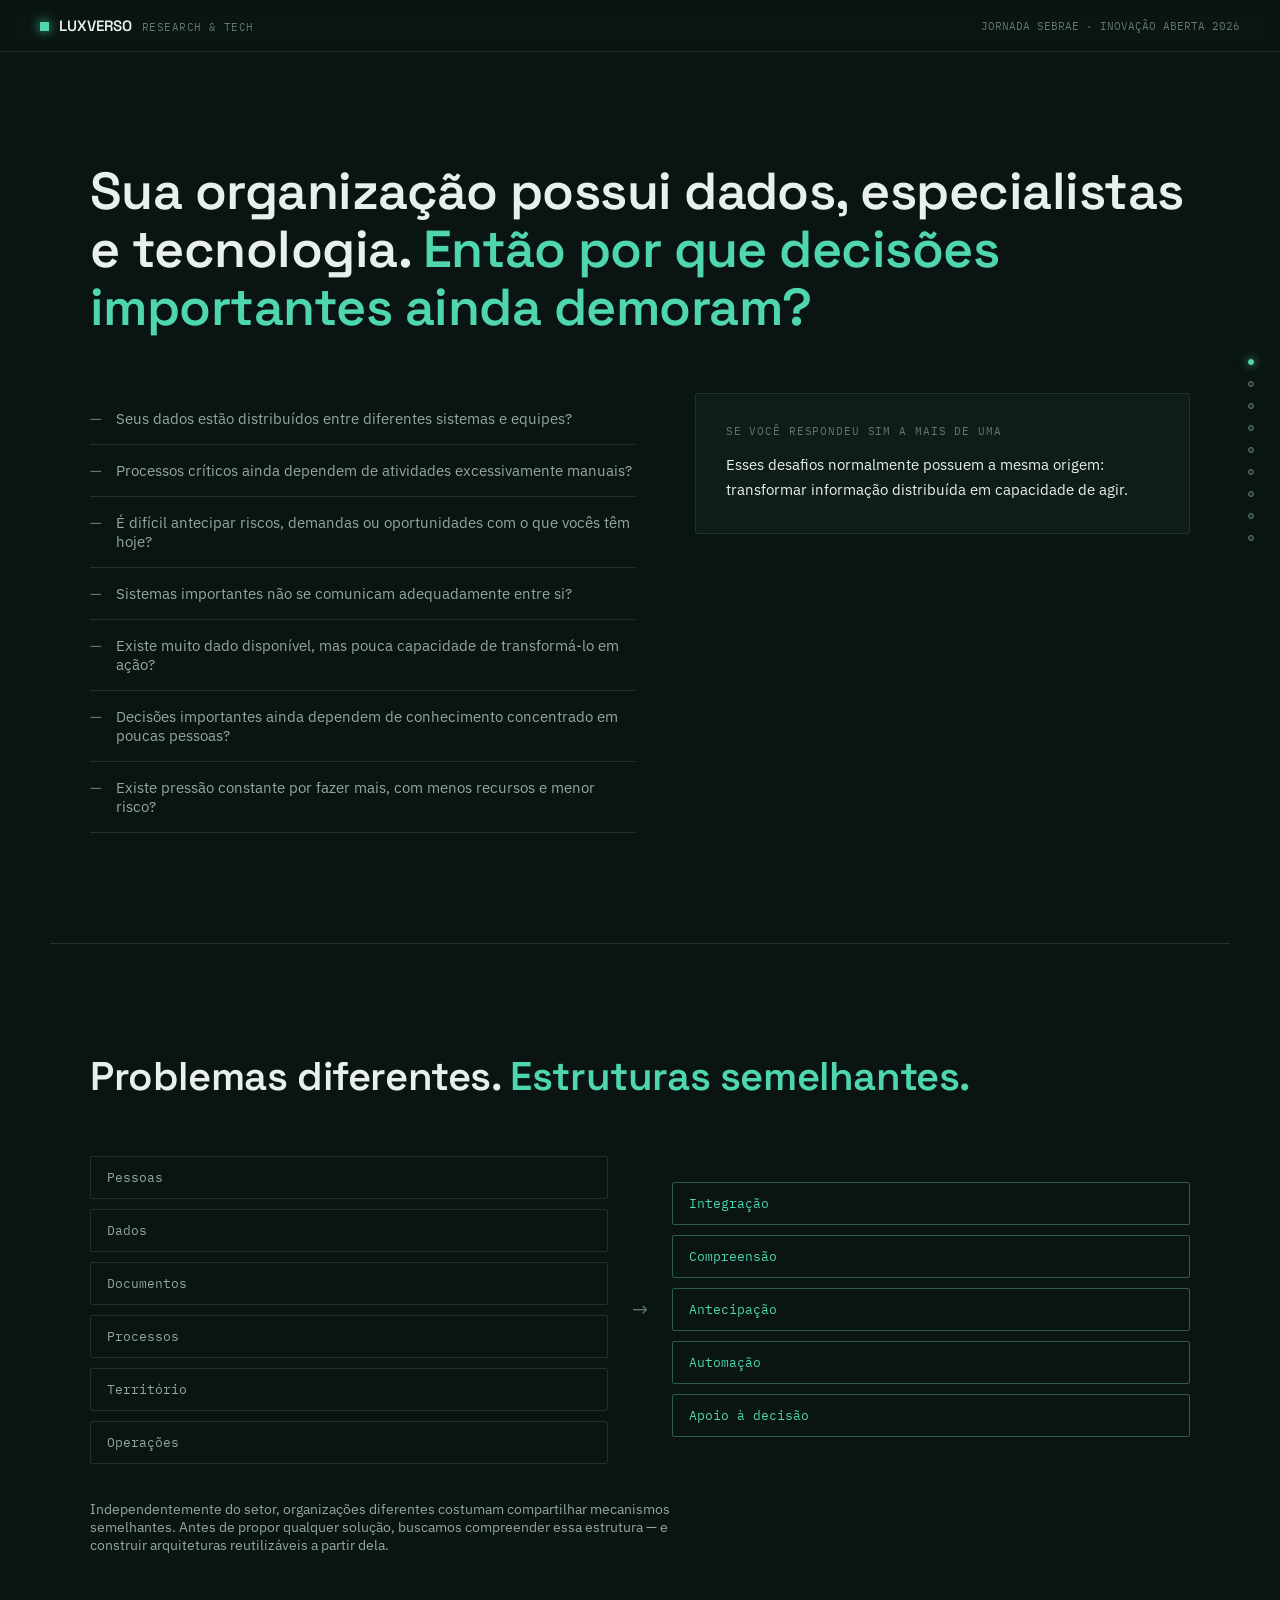
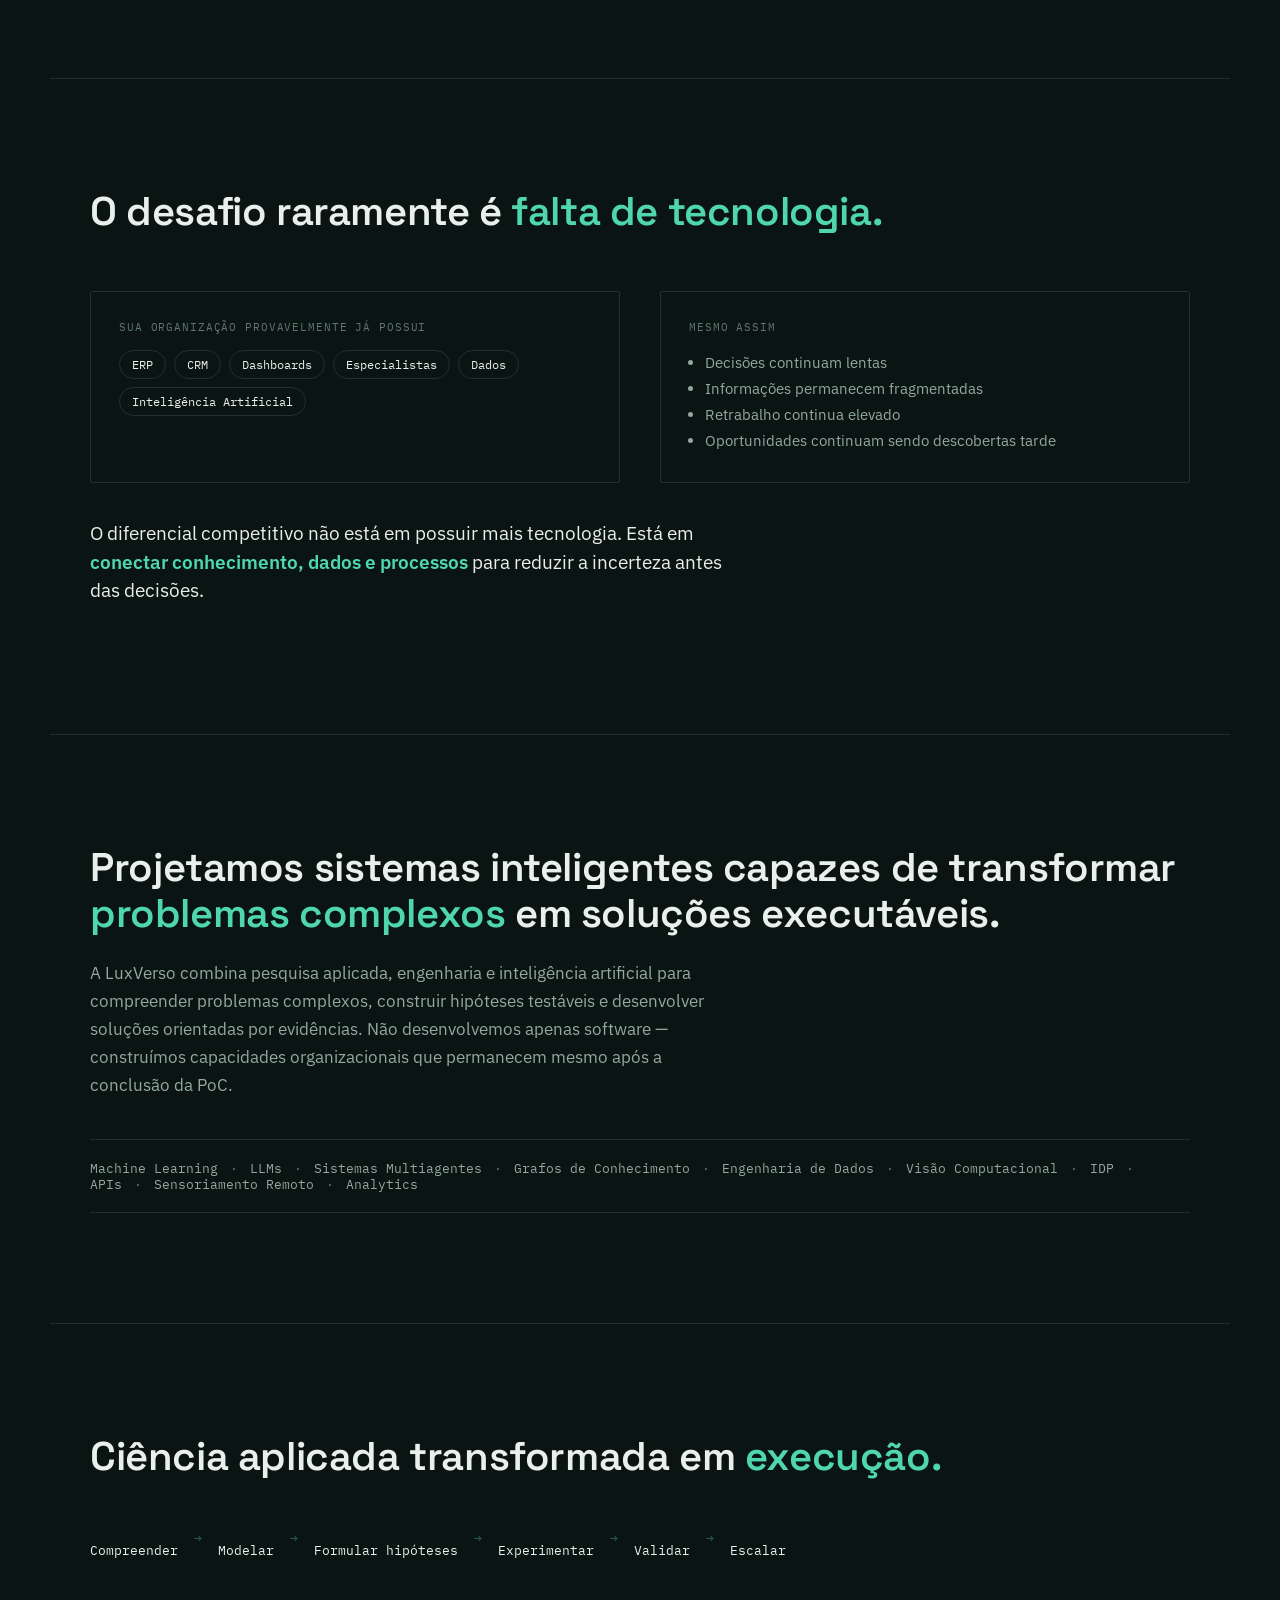
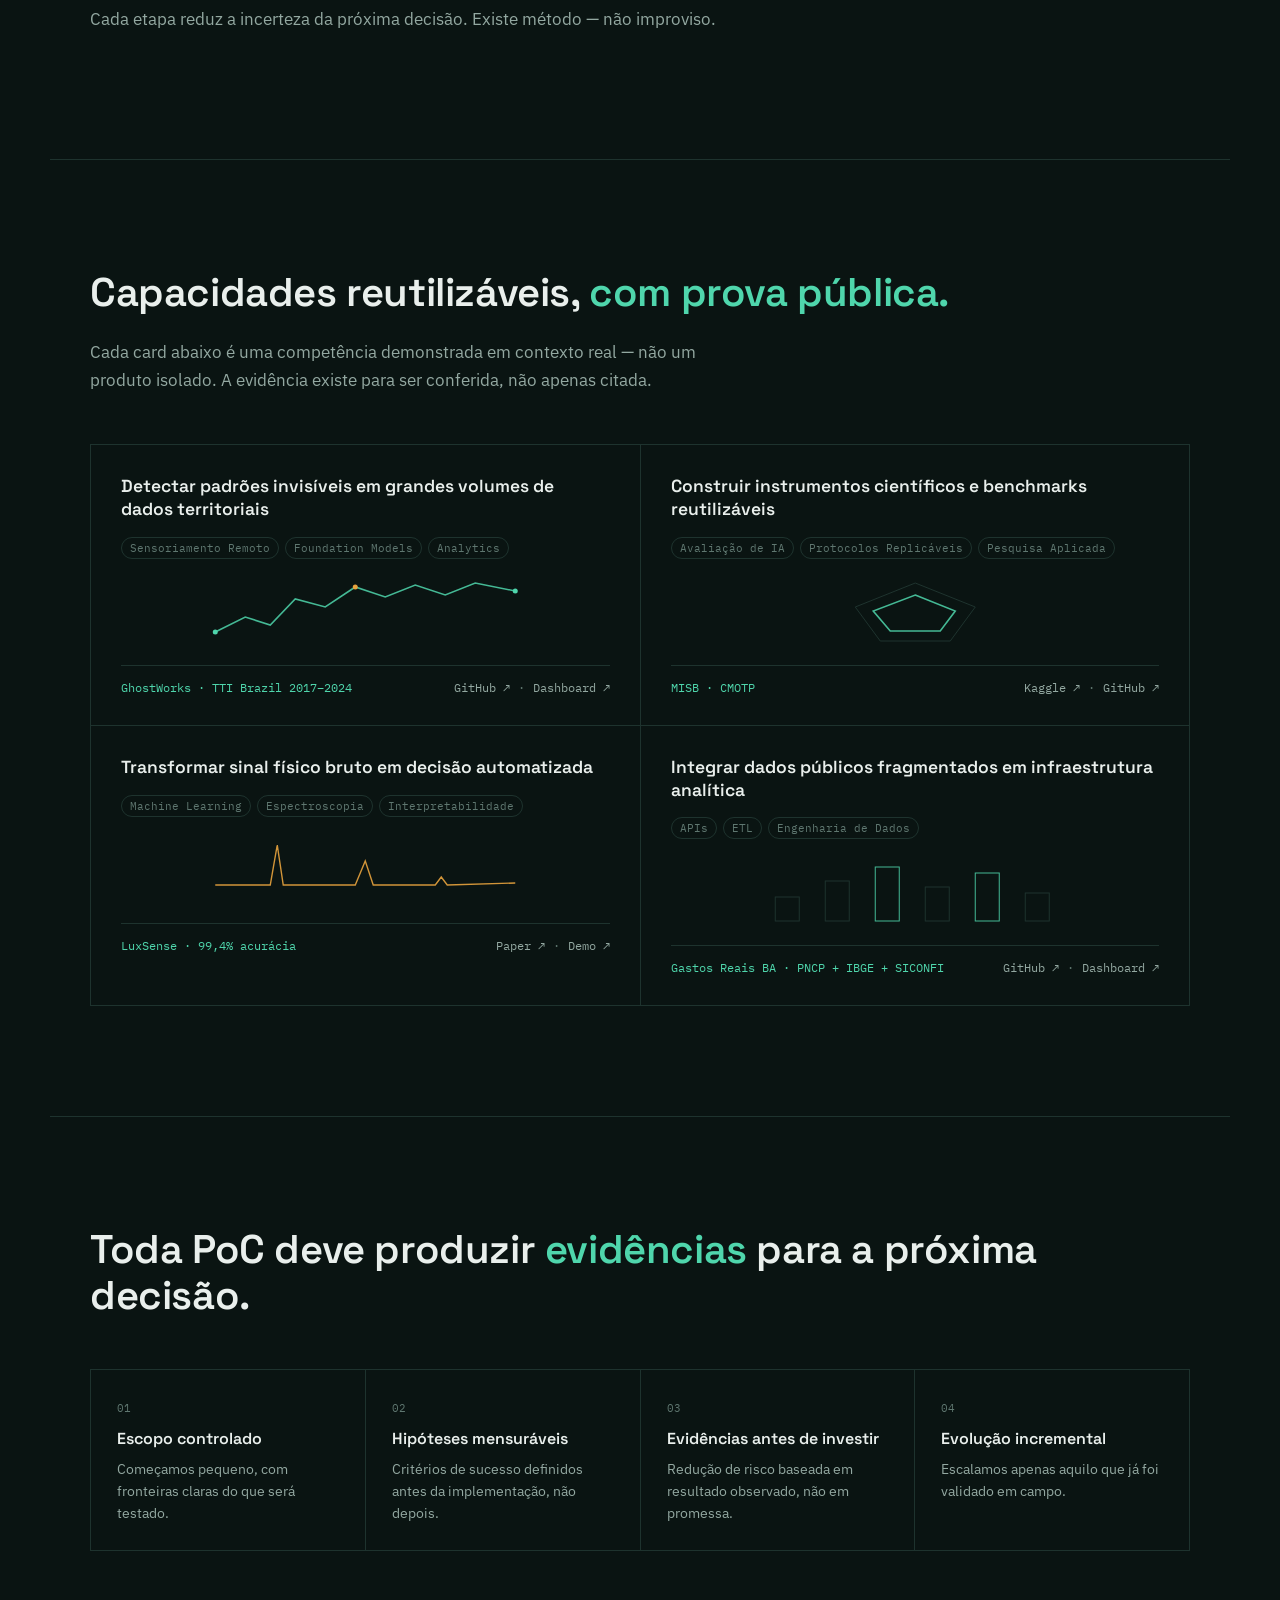
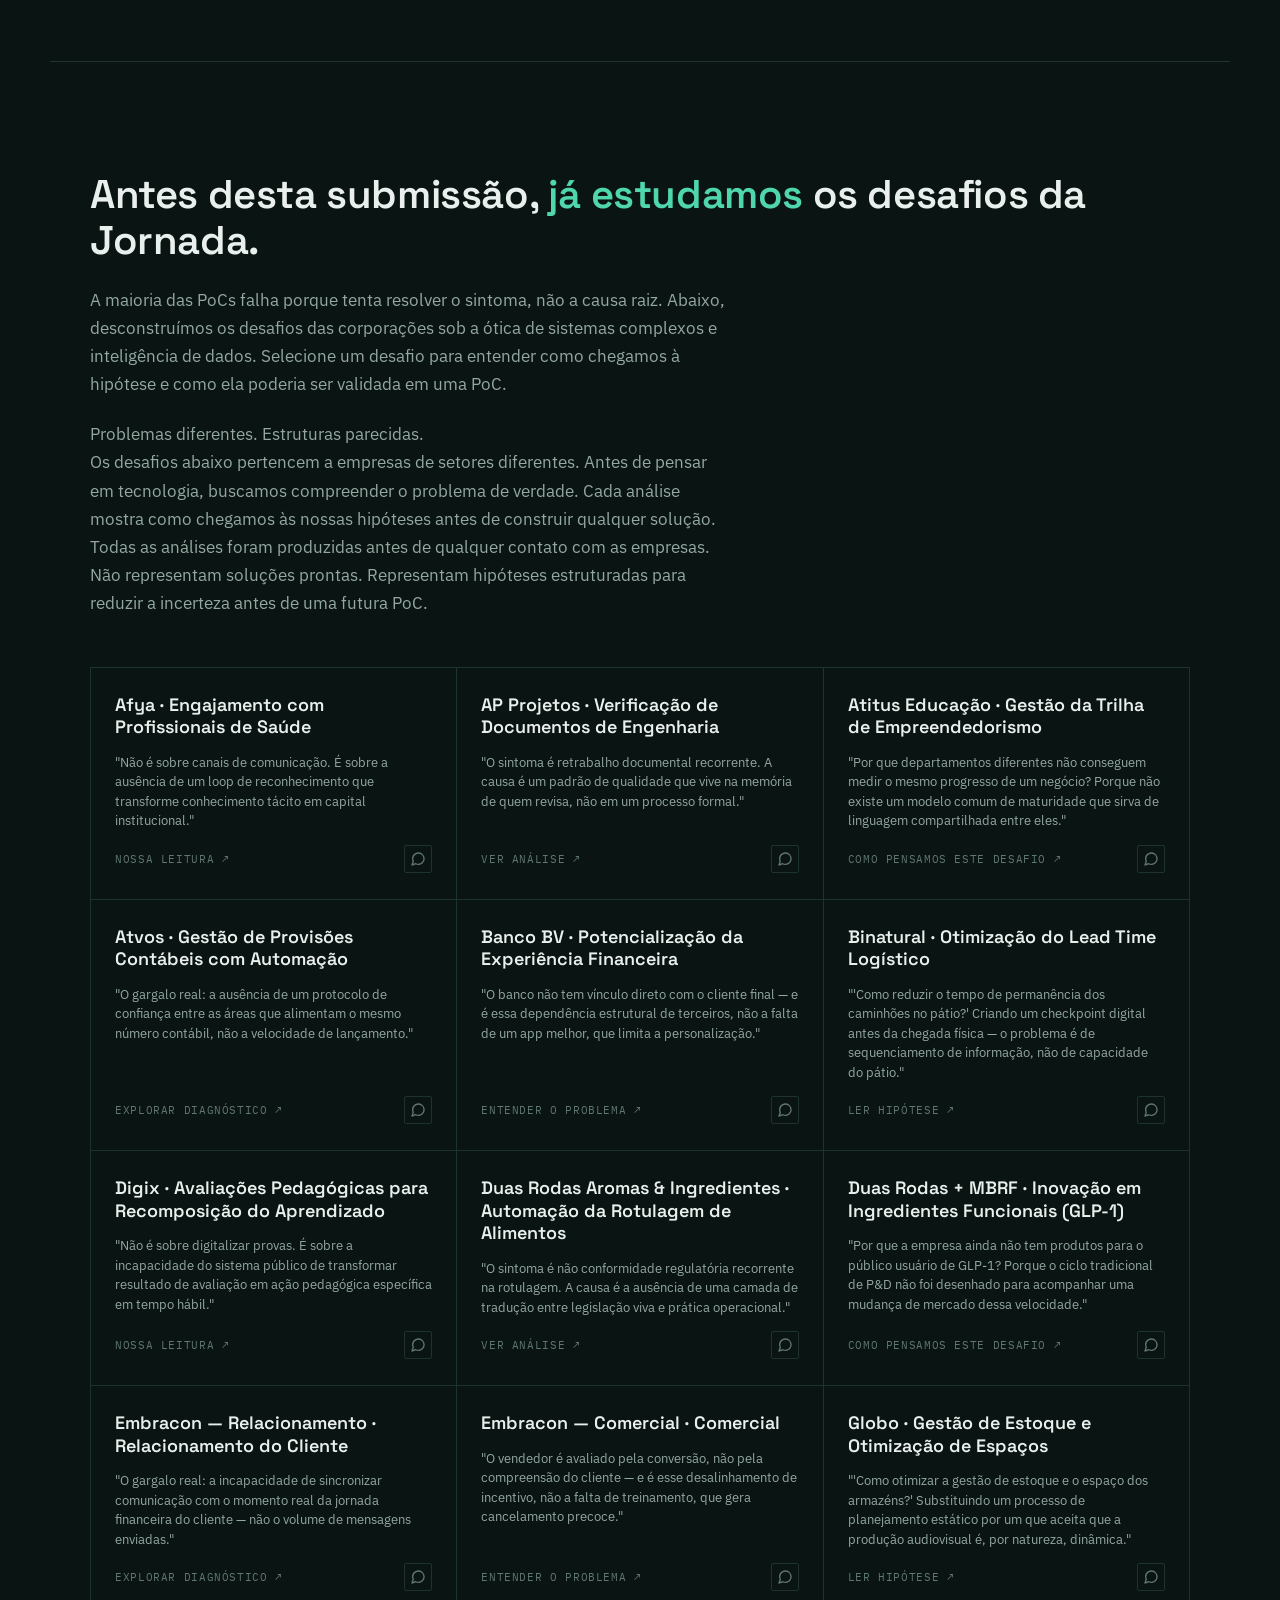
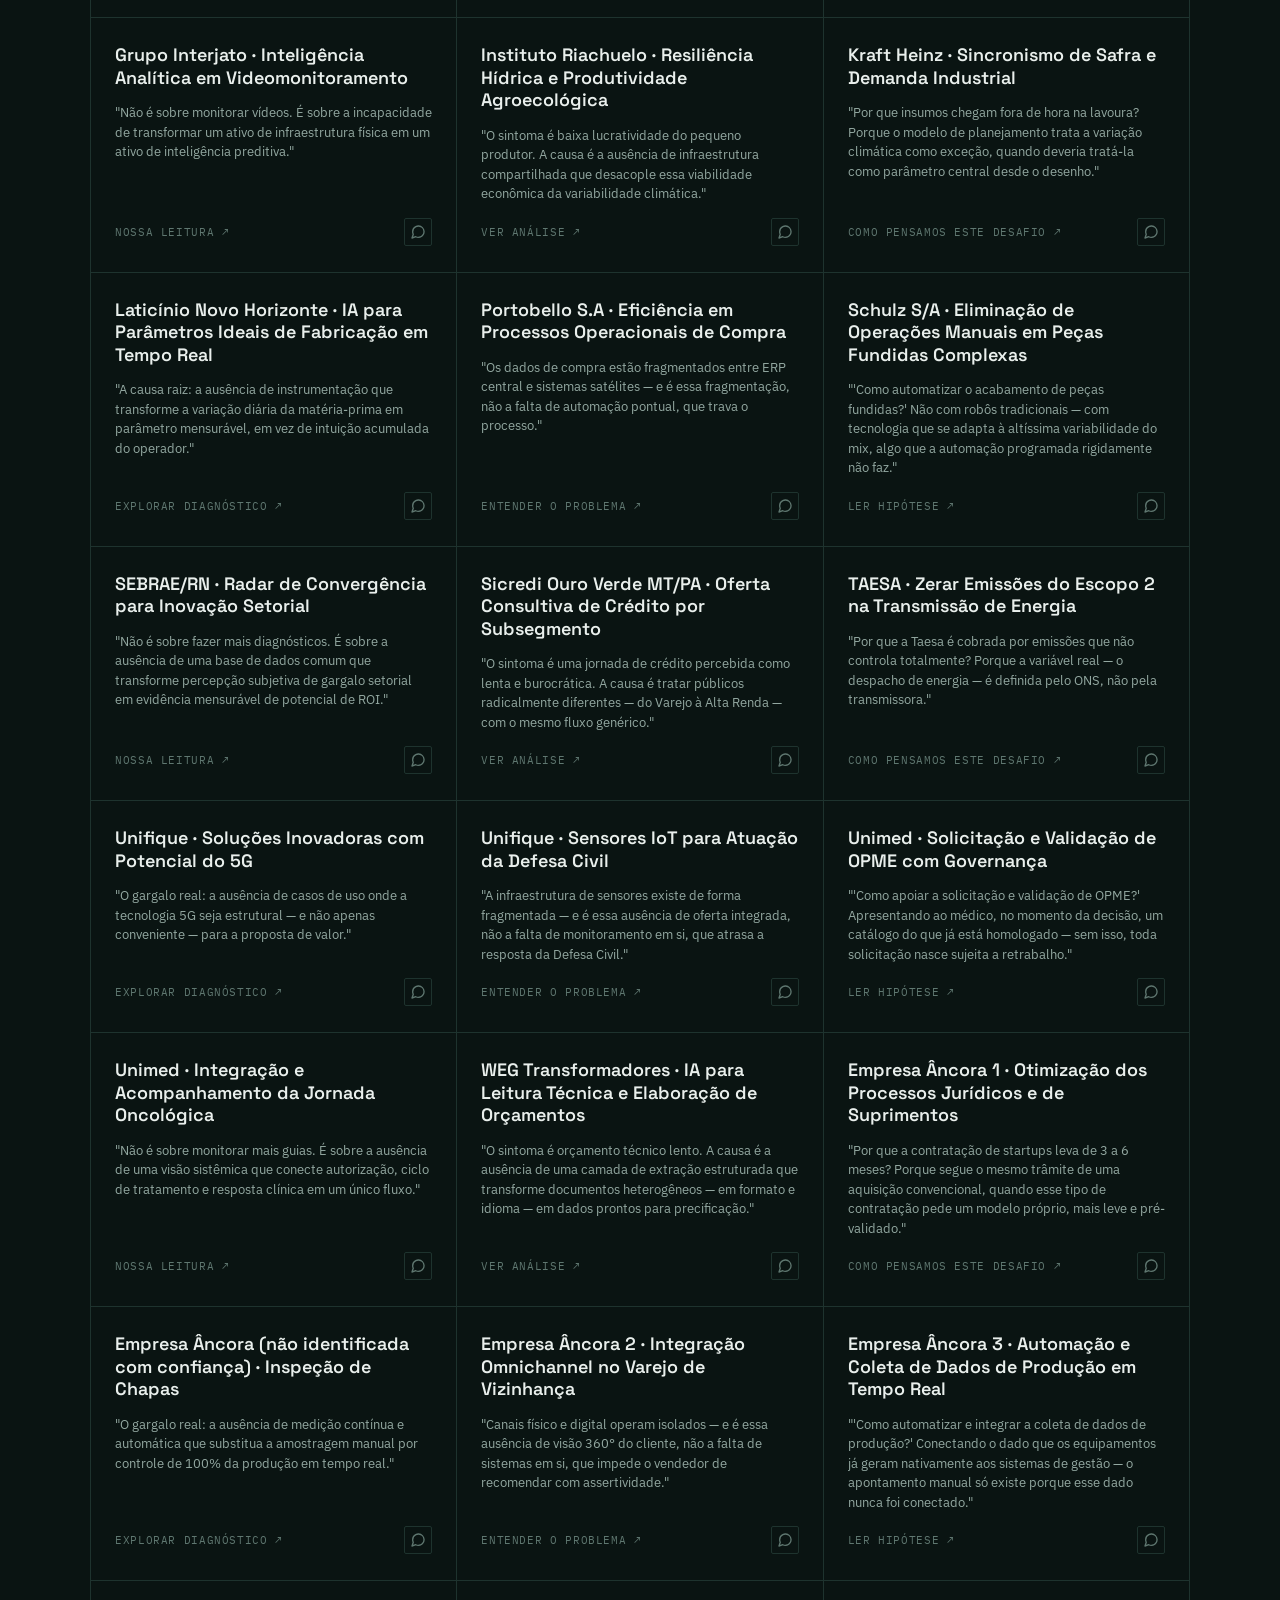
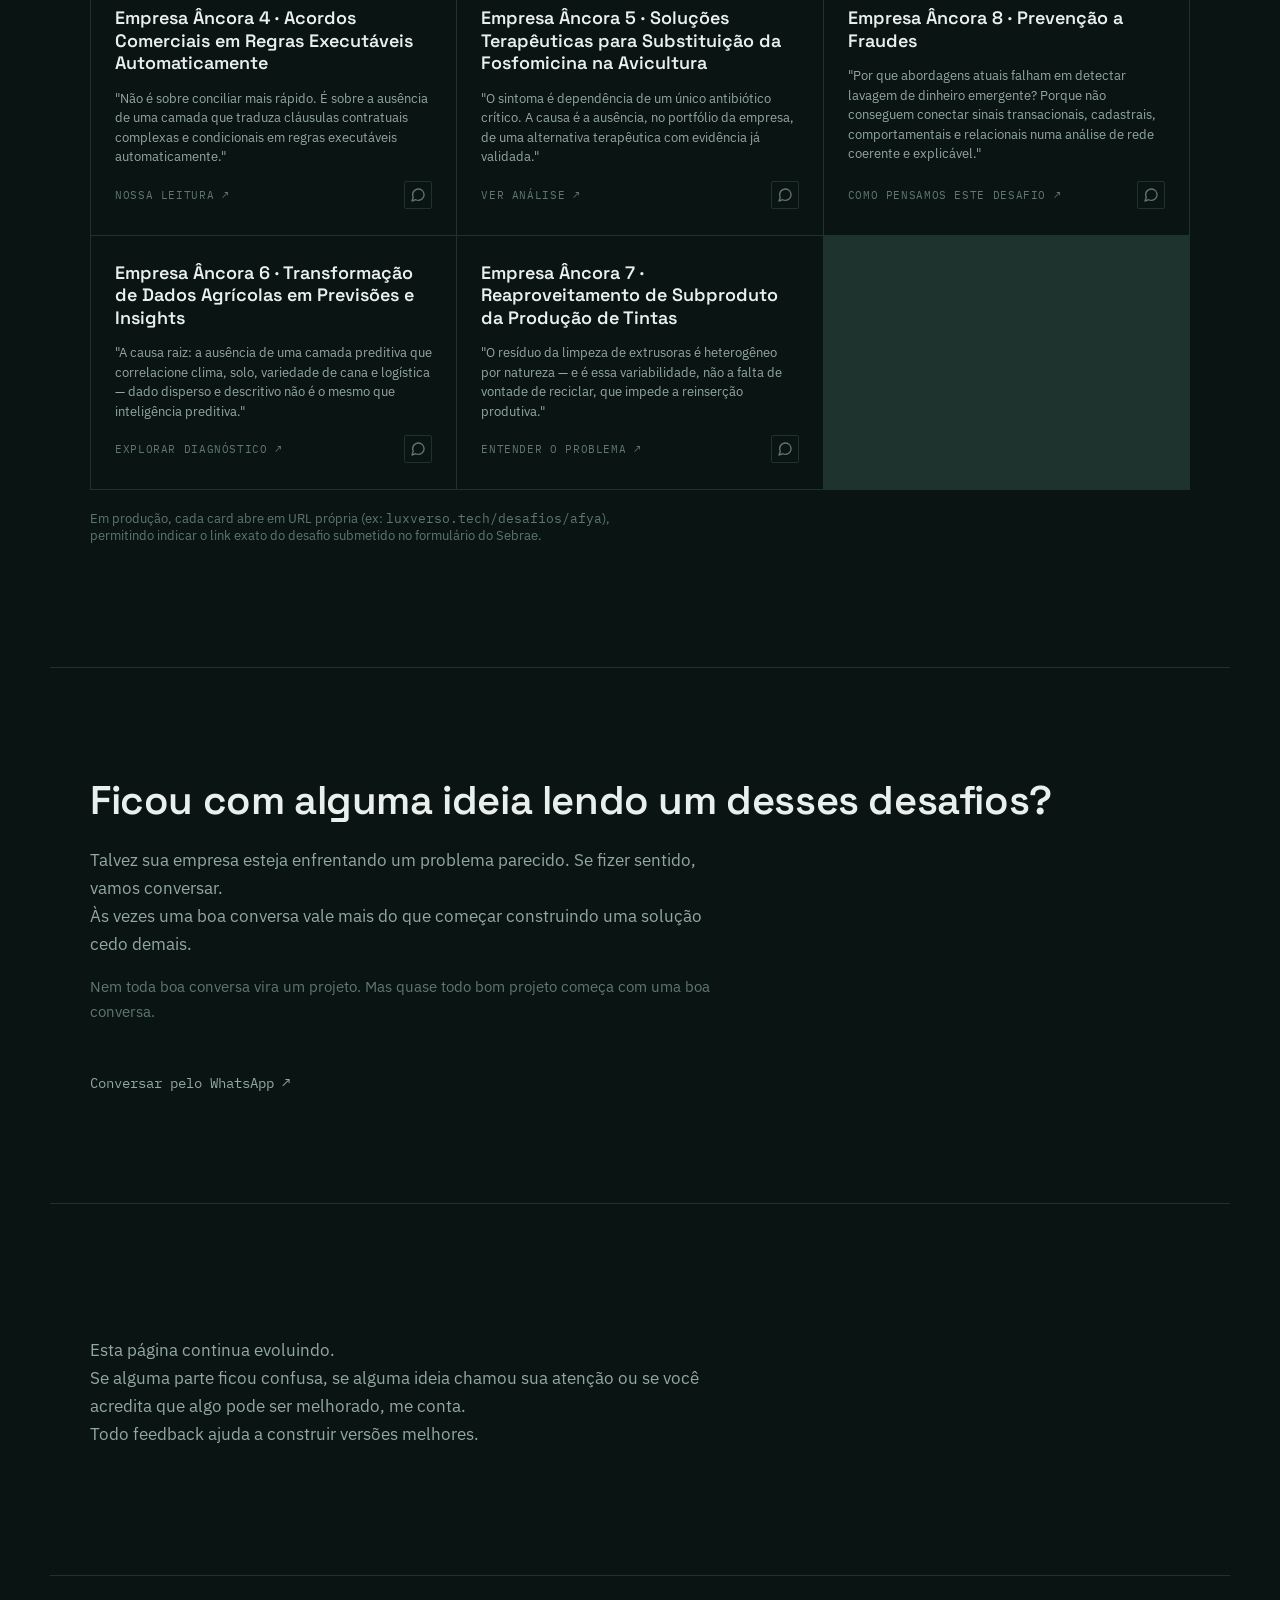
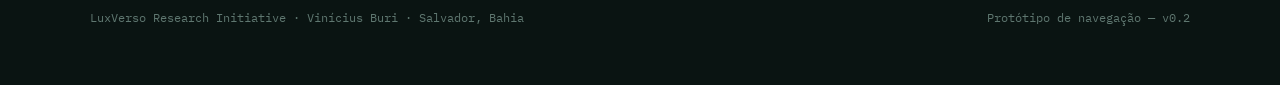
==== commit 262f5e0c: "fix: restaurar Desafio-Sebrae/index.html com teses variadas e alterações anteriores" ====
--- a/Desafio-Sebrae/index.html
+++ b/Desafio-Sebrae/index.html
@@ -3,7 +3,7 @@
 <head>
 <meta charset="UTF-8">
 <meta name="viewport" content="width=device-width, initial-scale=1.0">
-<title>LuxVerso Research & Tech</title>
+<title>LuxVerso Research & Tech — Jornada Sebrae 2026</title>
 <link rel="preconnect" href="https://fonts.googleapis.com">
 <link rel="preconnect" href="https://fonts.gstatic.com" crossorigin>
 <link href="https://fonts.googleapis.com/css2?family=Space+Grotesk:wght@400;500;600;700&family=IBM+Plex+Sans:wght@400;500;600&family=IBM+Plex+Mono:wght@400;500&display=swap" rel="stylesheet">
@@ -21,6 +21,10 @@
   a{color:inherit;}
   .mono{font-family:'IBM Plex Mono',monospace;}
 
+  /* ---- topbar ---- */
+
+  @media (max-width:520px){ .topbar-right{display:none;} }
+
   header.topbar{
     position:sticky; top:0; z-index:60;
     display:flex; align-items:center; justify-content:space-between;
@@ -32,8 +36,8 @@
   .brand-name{font-family:'Space Grotesk',sans-serif; font-weight:600; font-size:15px;}
   .brand-sub{font-family:'IBM Plex Mono',monospace; font-size:11px; color:var(--fg-dimmer); letter-spacing:.04em;}
   .topbar-right{font-family:'IBM Plex Mono',monospace; font-size:11px; color:var(--fg-dimmer);}
-  @media (max-width:520px){ .topbar-right{display:none;} }
-
+
+  /* ---- side nav dots ---- */
   .sidenav{
     position:fixed; right:26px; top:50%; transform:translateY(-50%); z-index:55;
     display:flex; flex-direction:column; gap:16px; align-items:center;
@@ -64,25 +68,12 @@
   }
   .num::before{content:''; width:22px; height:1px; background:var(--signal);}
   h1,h2{font-family:'Space Grotesk',sans-serif; font-weight:600; letter-spacing:-0.01em; margin:0;}
-  h1{font-size:clamp(30px,4.6vw,54px); line-height:1.12;}
+  h1{font-size:clamp(30px,4.6vw,52px); line-height:1.12;}
   h2{font-size:clamp(26px,3.6vw,40px); line-height:1.15;}
   h1 em, h2 em{font-style:normal; color:var(--signal);}
-  .lede{font-size:16.5px; line-height:1.7; color:var(--fg-dim); max-width:680px; margin-top:22px;}
-
-  /* HERO */
-  .hero-tech{
-    margin-top:36px; display:flex; flex-wrap:wrap; gap:0;
-    font-family:'IBM Plex Mono',monospace; font-size:12.5px; color:var(--fg-dim);
-    padding:20px 0; border-top:1px solid var(--line); border-bottom:1px solid var(--line);
-  }
-  .hero-tech span:not(:last-child)::after{content:'·'; margin:0 12px; color:var(--fg-dimmer);}
-  .hero-stats{
-    margin-top:24px; display:flex; flex-wrap:wrap; gap:0;
-    font-family:'IBM Plex Mono',monospace; font-size:12px; color:var(--signal);
-  }
-  .hero-stats span:not(:last-child)::after{content:'·'; margin:0 12px; color:var(--fg-dimmer);}
-
-  /* ESPELHO */
+  .lede{font-size:16.5px; line-height:1.7; color:var(--fg-dim); max-width:640px; margin-top:22px;}
+
+  /* ---- 01 espelho ---- */
   .mirror-grid{display:grid; grid-template-columns:1.1fr 1fr; gap:60px; margin-top:56px;}
   @media (max-width:860px){ .mirror-grid{grid-template-columns:1fr;} }
   .mirror-list{list-style:none; margin:0; padding:0; display:flex; flex-direction:column;}
@@ -91,33 +82,50 @@
     font-size:15px; color:var(--fg-dim); display:flex; gap:14px;
   }
   .mirror-list li::before{content:'—'; color:var(--fg-dimmer); flex-shrink:0;}
-  .mirror-list li b{color:var(--fg); font-weight:500;}
   .mirror-callout{
     align-self:start; padding:30px; border:1px solid var(--line); border-radius:var(--radius);
     background:var(--ink-2);
   }
-  .mirror-callout p{font-size:16px; line-height:1.7; color:var(--fg); margin:0;}
+  .mirror-callout p{font-size:15px; line-height:1.7; color:var(--fg); margin:0;}
   .mirror-callout .tag{font-family:'IBM Plex Mono',monospace; font-size:11px; color:var(--fg-dimmer); text-transform:uppercase; letter-spacing:.08em; margin-bottom:14px; display:block;}
 
-  /* PADRAO */
-  .pattern-grid{margin-top:50px; display:grid; grid-template-columns:repeat(3,1fr); gap:1px; background:var(--line); border:1px solid var(--line);}
-  @media (max-width:760px){ .pattern-grid{grid-template-columns:1fr 1fr;} }
-  @media (max-width:480px){ .pattern-grid{grid-template-columns:1fr;} }
-  .pattern-item{background:var(--ink); padding:22px 20px; font-family:'IBM Plex Mono',monospace; font-size:13px;}
-  .pattern-item .from{color:var(--fg-dim);}
-  .pattern-item .arrow{color:var(--fg-dimmer); margin:0 6px;}
-  .pattern-item .to{color:var(--signal);}
-
-  /* CAPACIDADE OPERACIONAL */
-  .capgap-punch{margin-top:36px; font-size:19px; color:var(--fg); max-width:680px; line-height:1.5;}
-  .capgap-punch b{color:var(--signal); font-weight:600;}
-
-  /* METODO */
+  /* ---- 02 estrutura ---- */
+  .flow-wrap{margin-top:56px; display:grid; grid-template-columns:1fr auto 1fr; gap:0; align-items:center;}
+  @media (max-width:760px){ .flow-wrap{grid-template-columns:1fr;} .flow-arrow-mid{display:none;} }
+  .flow-col{display:flex; flex-direction:column; gap:10px;}
+  .flow-item{
+    font-family:'IBM Plex Mono',monospace; font-size:13px; color:var(--fg-dim);
+    padding:12px 16px; border:1px solid var(--line); border-radius:var(--radius);
+  }
+  .flow-col.mid .flow-item{color:var(--signal); border-color:var(--signal-dim);}
+  .flow-arrow-mid{display:flex; justify-content:center; padding:0 24px; color:var(--fg-dimmer); font-size:20px;}
+  .flow-caption{margin-top:36px; font-size:14px; color:var(--fg-dim); max-width:600px;}
+
+  /* ---- 03 limita ---- */
+  .limita-grid{display:grid; grid-template-columns:1fr 1fr; gap:40px; margin-top:56px;}
+  @media (max-width:760px){ .limita-grid{grid-template-columns:1fr;} }
+  .limita-box{padding:28px; border:1px solid var(--line); border-radius:var(--radius);}
+  .limita-box .tag{font-family:'IBM Plex Mono',monospace; font-size:11px; color:var(--fg-dimmer); text-transform:uppercase; letter-spacing:.08em; margin-bottom:16px; display:block;}
+  .pill-row{display:flex; flex-wrap:wrap; gap:8px;}
+  .pill{font-family:'IBM Plex Mono',monospace; font-size:12px; color:var(--fg); border:1px solid var(--line); padding:6px 12px; border-radius:20px;}
+  .limita-box ul{margin:0; padding-left:16px; color:var(--fg-dim); font-size:14.5px; line-height:1.8;}
+  .limita-punch{margin-top:36px; font-size:19px; color:var(--fg); max-width:640px; line-height:1.5;}
+  .limita-punch b{color:var(--signal); font-weight:600;}
+
+  /* ---- 04 quem é ---- */
+  .tech-band{
+    margin-top:40px; display:flex; flex-wrap:wrap; gap:0;
+    font-family:'IBM Plex Mono',monospace; font-size:12.5px; color:var(--fg-dim);
+    border-top:1px solid var(--line); border-bottom:1px solid var(--line); padding:20px 0;
+  }
+  .tech-band span:not(:last-child)::after{content:'·'; margin:0 12px; color:var(--fg-dimmer);}
+
+  /* ---- 05 metodo ---- */
   .method-flow{display:flex; flex-wrap:wrap; margin-top:50px; font-family:'IBM Plex Mono',monospace; font-size:13px;}
   .method-flow .step{color:var(--fg); padding:12px 0;}
   .method-flow .arrow{color:var(--signal-dim); padding:0 16px;}
 
-  /* CAPACIDADES + EVIDENCIAS */
+  /* ---- 06 capacidades + evidencias ---- */
   .cap-grid{display:grid; grid-template-columns:repeat(2,1fr); gap:1px; background:var(--line); border:1px solid var(--line); margin-top:50px;}
   @media (max-width:760px){ .cap-grid{grid-template-columns:1fr;} }
   .cap-card{background:var(--ink); padding:30px; display:flex; flex-direction:column; gap:16px;}
@@ -131,13 +139,14 @@
     flex-wrap:wrap; gap:8px;
   }
   .cap-evidence .src{color:var(--signal);}
+  .cap-evidence .link{color:var(--fg-dimmer); text-decoration:none;}
+  .cap-evidence .link:hover{color:var(--fg);}
   .cap-links{display:flex; align-items:center; gap:8px; flex-shrink:0;}
   .cap-links a{color:var(--fg-dim); text-decoration:none; transition:color .15s;}
   .cap-links a:hover{color:var(--signal);}
   .cap-links .sep{color:var(--fg-dimmer);}
-  .cap-closer{margin-top:40px; font-size:17px; color:var(--fg); max-width:600px;}
-
-  /* RISCO */
+
+  /* ---- 07 risco ---- */
   .risk-grid{display:grid; grid-template-columns:repeat(4,1fr); gap:1px; background:var(--line); border:1px solid var(--line); margin-top:50px;}
   @media (max-width:900px){ .risk-grid{grid-template-columns:repeat(2,1fr);} }
   @media (max-width:520px){ .risk-grid{grid-template-columns:1fr;} }
@@ -146,51 +155,51 @@
   .risk-card h3{font-family:'Space Grotesk',sans-serif; font-size:16px; font-weight:600; margin:12px 0 10px;}
   .risk-card p{font-size:13.5px; color:var(--fg-dim); line-height:1.6; margin:0;}
 
-  /* CONTEXTO 35 */
-  .context-block{margin-top:30px; padding:28px 30px; border:1px solid var(--line); border-radius:var(--radius); background:var(--ink-2); max-width:760px;}
-  .context-block p{font-size:15.5px; line-height:1.75; color:var(--fg); margin:0 0 12px;}
-  .context-block p:last-child{margin-bottom:0;}
-  .context-block .highlight{color:var(--signal); font-weight:500;}
-
-  /* APLICACOES */
+  /* ---- 08 aplicacoes ---- */
   .app-grid{display:grid; grid-template-columns:repeat(3,1fr); gap:1px; background:var(--line); border:1px solid var(--line); margin-top:50px;}
   @media (max-width:860px){ .app-grid{grid-template-columns:repeat(2,1fr);} }
   @media (max-width:560px){ .app-grid{grid-template-columns:1fr;} }
-  .app-card{background:var(--ink); padding:26px 24px; cursor:pointer; display:flex; flex-direction:column; gap:12px; min-height:158px; transition:background .18s;}
+  .app-card{background:var(--ink); padding:26px 24px; cursor:pointer; display:flex; flex-direction:column; gap:14px; min-height:168px; transition:background .18s;}
   .app-card:hover{background:var(--ink-2);}
   .app-card:hover .app-arrow{transform:translate(3px,-3px); color:var(--signal);}
-  .app-label{font-family:'IBM Plex Mono',monospace; font-size:10.5px; color:var(--signal); letter-spacing:.08em; text-transform:uppercase;}
-  .app-name{font-family:'Space Grotesk',sans-serif; font-weight:600; font-size:15.5px; line-height:1.3; color:var(--fg-dim);}
-  .app-question{font-size:14.5px; color:var(--fg); line-height:1.45; flex:1;}
-  .app-foot{display:flex; justify-content:flex-end; align-items:center;}
+  .app-card.disabled{cursor:default; opacity:.42;}
+  .app-card.disabled:hover{background:var(--ink);}
+  .app-code{font-family:'IBM Plex Mono',monospace; font-size:11px; color:var(--fg-dimmer);}
+  .app-name{font-family:'Space Grotesk',sans-serif; font-weight:600; font-size:18px; line-height:1.25;}
+  .app-thesis{font-size:13px; color:var(--fg-dim); line-height:1.5; flex:1;}
+  .app-foot{display:flex; justify-content:space-between; align-items:center;}
+  .app-status{font-family:'IBM Plex Mono',monospace; font-size:10.5px; text-transform:uppercase; letter-spacing:.06em; color:var(--fg-dimmer);}
   .app-arrow{font-family:'IBM Plex Mono',monospace; font-size:14px; color:var(--fg-dimmer); transition:transform .18s, color .18s;}
-
-  /* CONTATO */
+  .app-wa{color:var(--fg-dimmer); text-decoration:none; display:flex; align-items:center; justify-content:center; width:28px; height:28px; border:1px solid var(--line); border-radius:var(--radius); transition:color .15s, border-color .15s; flex-shrink:0;}
+  .app-wa:hover{color:var(--signal); border-color:var(--signal-dim);}
+  .app-note{margin-top:20px; font-size:13px; color:var(--fg-dimmer); max-width:560px;}
+
+  /* ---- 09 contato ---- */
   .contact-row{display:flex; justify-content:space-between; align-items:flex-end; flex-wrap:wrap; gap:30px; margin-top:50px;}
-  .contact-links{display:flex; flex-direction:column; gap:10px; font-family:'IBM Plex Mono',monospace; font-size:14px;}
-  .contact-links a{text-decoration:none; color:var(--signal); border-bottom:1px solid var(--signal-dim); padding-bottom:2px;}
-  .contact-links a:hover{color:var(--fg);}
+  .contact-links{display:flex; flex-direction:column; gap:10px; font-family:'IBM Plex Mono',monospace; font-size:13.5px;}
+  .contact-links a{text-decoration:none; color:var(--fg-dim); border-bottom:1px solid transparent;}
+  .contact-links a:hover{color:var(--signal); border-color:var(--signal-dim);}
 
   footer{max-width:1180px; margin:0 auto; padding:34px 40px 60px; border-top:1px solid var(--line); display:flex; justify-content:space-between; flex-wrap:wrap; gap:12px; font-family:'IBM Plex Mono',monospace; font-size:11.5px; color:var(--fg-dimmer);}
 
-  /* DETAIL OVERLAY */
+  /* ============ DETAIL OVERLAY ============ */
   #detail{display:none; position:fixed; inset:0; z-index:100; background:var(--ink); overflow-y:auto;}
   #detail.open{display:block;}
-  .detail-inner{max-width:820px; margin:0 auto; padding:100px 40px 100px;}
+  .detail-inner{max-width:880px; margin:0 auto; padding:100px 40px 100px;}
   .back-btn{position:fixed; top:18px; left:40px; z-index:110; font-family:'IBM Plex Mono',monospace; font-size:12px; color:var(--fg-dim); background:rgba(10,20,18,.9); border:1px solid var(--line); padding:10px 16px; border-radius:var(--radius); cursor:pointer; display:flex; align-items:center; gap:8px; transition:border-color .15s, color .15s;}
   .back-btn:hover{border-color:var(--signal); color:var(--fg);}
   .detail-eyebrow{font-family:'IBM Plex Mono',monospace; font-size:12px; color:var(--signal); letter-spacing:.1em; text-transform:uppercase; margin-bottom:16px;}
-  .detail-question{font-family:'Space Grotesk',sans-serif; font-size:clamp(26px,3.6vw,38px); font-weight:600; line-height:1.2; margin:0 0 18px; letter-spacing:-0.01em;}
-  .detail-reframe{font-size:17px; line-height:1.6; color:var(--signal); margin:0 0 36px; max-width:640px;}
-  .detail-source{font-family:'IBM Plex Mono',monospace; font-size:11px; color:var(--fg-dimmer); margin-bottom:32px; opacity:0.6; text-decoration:none; display:inline-block; transition:opacity .2s;}
+  .detail-title{font-family:'Space Grotesk',sans-serif; font-size:clamp(28px,4vw,44px); font-weight:600; line-height:1.1; margin:0 0 8px; letter-spacing:-0.01em;}
+  .detail-url{font-family:'IBM Plex Mono',monospace; font-size:12px; color:var(--fg-dimmer); margin-bottom:12px;}
+  .detail-source{font-family:'IBM Plex Mono',monospace; font-size:11px; color:var(--fg-dimmer); margin-bottom:32px; opacity:0.6; transition:opacity .2s;}
   .detail-source:hover{opacity:1; color:var(--fg-dim);}
   .detail-block{padding:28px 0; border-top:1px solid var(--line);}
+  .detail-block:first-of-type{border-top:none;}
   .detail-block h3{font-family:'IBM Plex Mono',monospace; font-size:11px; text-transform:uppercase; letter-spacing:.09em; color:var(--fg-dimmer); margin:0 0 14px;}
   .detail-block p{font-size:15.5px; line-height:1.7; color:var(--fg); margin:0;}
   .detail-block p.dim{color:var(--fg-dim);}
   .detail-block ul{margin:0; padding-left:18px; font-size:15px; line-height:1.7; color:var(--fg-dim);}
   .detail-block li{margin-bottom:8px;}
-  .detail-chain{font-family:'IBM Plex Mono',monospace; font-size:14px; color:var(--signal); line-height:1.9;}
   .cta-block{margin-top:50px; padding-top:36px; border-top:1px solid var(--line); display:flex; justify-content:space-between; align-items:center; flex-wrap:wrap; gap:16px;}
   .cta-block .cta-text{font-size:14px; color:var(--fg-dim); max-width:420px;}
   .cta-link{font-family:'IBM Plex Mono',monospace; font-size:13px; color:var(--signal); text-decoration:none; border-bottom:1px solid var(--signal-dim); padding-bottom:3px;}
@@ -204,92 +213,119 @@
     <span class="brand-name">LUXVERSO</span>
     <span class="brand-sub">RESEARCH &amp; TECH</span>
   </div>
-  <div class="topbar-right">SALVADOR · BAHIA</div>
+  <div class="topbar-right">JORNADA SEBRAE · INOVAÇÃO ABERTA 2026</div>
 </header>
 
 <nav class="sidenav" id="sidenav">
-  <a href="#s1" data-i="0"><span>01 Hero</span></a>
-  <a href="#s2" data-i="1"><span>02 Espelho</span></a>
-  <a href="#s3" data-i="2"><span>03 O padrão</span></a>
-  <a href="#s4" data-i="3"><span>04 O gap real</span></a>
+  <a href="#s1" data-i="0"><span>01 Espelho</span></a>
+  <a href="#s2" data-i="1"><span>02 Estrutura</span></a>
+  <a href="#s3" data-i="2"><span>03 O limite real</span></a>
+  <a href="#s4" data-i="3"><span>04 Quem somos</span></a>
   <a href="#s5" data-i="4"><span>05 Método</span></a>
   <a href="#s6" data-i="5"><span>06 Capacidades</span></a>
-  <a href="#s7" data-i="6"><span>07 Como reduzimos risco</span></a>
-  <a href="#s8" data-i="7"><span>08 35 desafios</span></a>
+  <a href="#s7" data-i="6"><span>07 Redução de risco</span></a>
+  <a href="#s8" data-i="7"><span>08 Aplicações</span></a>
   <a href="#s9" data-i="8"><span>09 Contato</span></a>
 </nav>
 
 <main>
 
-  <!-- 01 HERO -->
+  <!-- 01 ESPELHO -->
   <section id="s1">
-    <h1>Projetamos sistemas inteligentes capazes de transformar <em>problemas complexos</em> em soluções executáveis.</h1>
-    <p class="lede">Combinamos ciência aplicada, engenharia de dados e inteligência artificial para transformar problema difícil em sistema que pode ser construído, testado e colocado para funcionar de verdade.</p>
-    <div class="hero-tech">
-      <span>Inteligência Artificial</span><span>Engenharia de Dados</span><span>Machine Learning</span><span>LLMs</span><span>Sistemas Multiagentes</span><span>Visão Computacional</span><span>Grafos de Conhecimento</span><span>Sensoriamento Remoto</span><span>Automação</span>
-    </div>
-    <div class="hero-stats">
-      <span>35 desafios</span><span>9 setores</span><span>35 caminhos de solução</span><span>evidências públicas</span>
-    </div>
-  </section>
-
-  <!-- 02 ESPELHO -->
-  <section id="s2">
-    <h2>Sua empresa já tem tecnologia. Mas está tirando dela <em>tudo que ela pode dar?</em></h2>
+    <h1>Sua organização possui dados, especialistas e tecnologia. <em>Então por que decisões importantes ainda demoram?</em></h1>
     <div class="mirror-grid">
       <ul class="mirror-list">
-        <li>Seus dados existem, mas <b>não chegam à decisão</b> na velocidade que deveriam?</li>
-        <li>Sua empresa tem milhares de documento, mas <b>a informação que importa continua presa</b> dentro deles?</li>
-        <li>Seu processo depende de gente que sabe fazer algo que <b>ninguém mais sabe reproduzir</b>?</li>
-        <li>Sua equipe tem tecnologia, mas <b>continua descobrindo problema depois</b> que ele já aconteceu?</li>
-        <li>Existe muita informação, mas pouca capacidade de <b>transformar isso em ação</b>?</li>
+        <li>Seus dados estão distribuídos entre diferentes sistemas e equipes?</li>
+        <li>Processos críticos ainda dependem de atividades excessivamente manuais?</li>
+        <li>É difícil antecipar riscos, demandas ou oportunidades com o que vocês têm hoje?</li>
+        <li>Sistemas importantes não se comunicam adequadamente entre si?</li>
+        <li>Existe muito dado disponível, mas pouca capacidade de transformá-lo em ação?</li>
+        <li>Decisões importantes ainda dependem de conhecimento concentrado em poucas pessoas?</li>
+        <li>Existe pressão constante por fazer mais, com menos recursos e menor risco?</li>
       </ul>
       <div class="mirror-callout">
-        <span class="tag">E se</span>
-        <p>parte do que hoje exige mais gente, mais tempo ou mais infraestrutura pudesse ser resolvido com uma arquitetura tecnológica que sua empresa ainda não construiu?</p>
+        <span class="tag">Se você respondeu sim a mais de uma</span>
+        <p>Esses desafios normalmente possuem a mesma origem: transformar informação distribuída em capacidade de agir.</p>
       </div>
     </div>
   </section>
 
-  <!-- 03 O PADRAO -->
+  <!-- 02 ESTRUTURA -->
+  <section id="s2">
+    <h2>Problemas diferentes. <em>Estruturas semelhantes.</em></h2>
+    <div class="flow-wrap">
+      <div class="flow-col">
+        <div class="flow-item">Pessoas</div>
+        <div class="flow-item">Dados</div>
+        <div class="flow-item">Documentos</div>
+        <div class="flow-item">Processos</div>
+        <div class="flow-item">Território</div>
+        <div class="flow-item">Operações</div>
+      </div>
+      <div class="flow-arrow-mid">→</div>
+      <div class="flow-col mid">
+        <div class="flow-item">Integração</div>
+        <div class="flow-item">Compreensão</div>
+        <div class="flow-item">Antecipação</div>
+        <div class="flow-item">Automação</div>
+        <div class="flow-item">Apoio à decisão</div>
+      </div>
+    </div>
+    <p class="flow-caption">Independentemente do setor, organizações diferentes costumam compartilhar mecanismos semelhantes. Antes de propor qualquer solução, buscamos compreender essa estrutura — e construir arquiteturas reutilizáveis a partir dela.</p>
+  </section>
+
+  <!-- 03 O QUE LIMITA -->
   <section id="s3">
-    <h2>O problema é <em>só o começo.</em></h2>
-    <p class="lede">35 desafios. 35 problemas diferentes. E, por trás deles, oportunidades que vão muito além da solução óbvia.</p>
-    <div class="pattern-grid">
-      <div class="pattern-item"><span class="from">DOCUMENTO</span><span class="arrow">→</span><span class="to">IA + IDP</span></div>
-      <div class="pattern-item"><span class="from">VÍDEO</span><span class="arrow">→</span><span class="to">VISÃO COMPUTACIONAL</span></div>
-      <div class="pattern-item"><span class="from">TERRITÓRIO</span><span class="arrow">→</span><span class="to">SENSORIAMENTO + EMBEDDINGS</span></div>
-      <div class="pattern-item"><span class="from">DADOS</span><span class="arrow">→</span><span class="to">INTEGRAÇÃO + ANALYTICS</span></div>
-      <div class="pattern-item"><span class="from">PROCESSO</span><span class="arrow">→</span><span class="to">AUTOMAÇÃO + AGENTES</span></div>
-      <div class="pattern-item"><span class="from">DECISÃO</span><span class="arrow">→</span><span class="to">MODELOS PREDITIVOS</span></div>
+    <h2>O desafio raramente é <em>falta de tecnologia.</em></h2>
+    <div class="limita-grid">
+      <div class="limita-box">
+        <span class="tag">Sua organização provavelmente já possui</span>
+        <div class="pill-row">
+          <span class="pill">ERP</span><span class="pill">CRM</span><span class="pill">Dashboards</span>
+          <span class="pill">Especialistas</span><span class="pill">Dados</span><span class="pill">Inteligência Artificial</span>
+        </div>
+      </div>
+      <div class="limita-box">
+        <span class="tag">Mesmo assim</span>
+        <ul>
+          <li>Decisões continuam lentas</li>
+          <li>Informações permanecem fragmentadas</li>
+          <li>Retrabalho continua elevado</li>
+          <li>Oportunidades continuam sendo descobertas tarde</li>
+        </ul>
+      </div>
+    </div>
+    <p class="limita-punch">O diferencial competitivo não está em possuir mais tecnologia. Está em <b>conectar conhecimento, dados e processos</b> para reduzir a incerteza antes das decisões.</p>
+  </section>
+
+  <!-- 04 QUEM É -->
+  <section id="s4">
+    <h2>Projetamos sistemas inteligentes capazes de transformar <em>problemas complexos</em> em soluções executáveis.</h2>
+    <p class="lede">A LuxVerso combina pesquisa aplicada, engenharia e inteligência artificial para compreender problemas complexos, construir hipóteses testáveis e desenvolver soluções orientadas por evidências. Não desenvolvemos apenas software — construímos capacidades organizacionais que permanecem mesmo após a conclusão da PoC.</p>
+    <div class="tech-band">
+      <span>Machine Learning</span><span>LLMs</span><span>Sistemas Multiagentes</span><span>Grafos de Conhecimento</span>
+      <span>Engenharia de Dados</span><span>Visão Computacional</span><span>IDP</span><span>APIs</span><span>Sensoriamento Remoto</span><span>Analytics</span>
     </div>
   </section>
 
-  <!-- 04 O GAP REAL -->
-  <section id="s4">
-    <h2>Sua empresa não precisa esperar a próxima tecnologia. <em>Precisa saber o que fazer com a que já existe.</em></h2>
-    <p class="lede">Hoje já é possível trabalhar com embeddings, visão computacional, grafos, agentes, modelos preditivos, automação e grandes volumes de dados. O desafio é transformar essas possibilidades em sistemas que façam sentido para um problema real.</p>
-    <p class="capgap-punch">Não é sobre <b>ter</b> tecnologia. É sobre <b>saber operar</b> ela — do embedding ao grafo, do protótipo em Python ao sistema em produção.</p>
-  </section>
-
   <!-- 05 METODO -->
   <section id="s5">
-    <h2>Tecnologia sem método vira ferramenta solta. <em>Método sem tecnologia vira estudo que não sai do papel.</em></h2>
+    <h2>Ciência aplicada transformada em <em>execução.</em></h2>
     <div class="method-flow">
-      <span class="step">Entender</span><span class="arrow">→</span>
-      <span class="step">Representar</span><span class="arrow">→</span>
-      <span class="step">Projetar</span><span class="arrow">→</span>
-      <span class="step">Construir</span><span class="arrow">→</span>
-      <span class="step">Testar</span><span class="arrow">→</span>
-      <span class="step">Colocar para funcionar</span>
+      <span class="step">Compreender</span><span class="arrow">→</span>
+      <span class="step">Modelar</span><span class="arrow">→</span>
+      <span class="step">Formular hipóteses</span><span class="arrow">→</span>
+      <span class="step">Experimentar</span><span class="arrow">→</span>
+      <span class="step">Validar</span><span class="arrow">→</span>
+      <span class="step">Escalar</span>
     </div>
-    <p class="lede" style="margin-top:34px;">Ciência aplicada, engenharia e tecnologia trabalhando juntas para transformar uma ideia em algo que funciona no mundo real.</p>
+    <p class="lede" style="margin-top:34px;">Cada etapa reduz a incerteza da próxima decisão. Existe método — não improviso.</p>
   </section>
 
   <!-- 06 CAPACIDADES + EVIDENCIAS -->
   <section id="s6">
-    <h2>O que conseguimos <em>construir.</em></h2>
-    <p class="lede">Não trabalhamos com uma tecnologia só. Combinamos diferentes camadas quando o problema exige.</p>
+    <h2>Capacidades reutilizáveis, <em>com prova pública.</em></h2>
+    <p class="lede">Cada card abaixo é uma competência demonstrada em contexto real — não um produto isolado. A evidência existe para ser conferida, não apenas citada.</p>
 
     <div class="cap-grid">
       <div class="cap-card">
@@ -343,44 +379,48 @@
         <div class="cap-evidence"><span class="src">Gastos Reais BA · PNCP + IBGE + SICONFI</span><span class="cap-links"><a href="https://github.com/viniburilux/gastos-reais-ba" target="_blank">GitHub ↗</a><span class="sep">·</span><a href="https://github.com/viniburilux/explorador-dados-bahia" target="_blank">Dashboard ↗</a></span></div>
       </div>
     </div>
-    <p class="cap-closer">Não estamos dizendo que sabemos fazer. Estamos <em style="color:var(--signal); font-style:normal;">mostrando onde fizemos</em>.</p>
   </section>
 
   <!-- 07 RISCO -->
   <section id="s7">
-    <h2>Do problema à solução <em>sem apostar no escuro.</em></h2>
+    <h2>Toda PoC deve produzir <em>evidências</em> para a próxima decisão.</h2>
     <div class="risk-grid">
-      <div class="risk-card"><span class="n">01</span><h3>Começamos pequeno</h3><p>Escopo controlado, com fronteiras claras do que será testado.</p></div>
-      <div class="risk-card"><span class="n">02</span><h3>Medimos o que importa</h3><p>Critério de sucesso definido antes de construir, não depois.</p></div>
-      <div class="risk-card"><span class="n">03</span><h3>Construímos rápido</h3><p>Testamos contra a realidade antes de qualquer decisão maior.</p></div>
-      <div class="risk-card"><span class="n">04</span><h3>Só ampliamos o que funciona</h3><p>Evidência antes de investimento maior, nunca depois.</p></div>
+      <div class="risk-card"><span class="n">01</span><h3>Escopo controlado</h3><p>Começamos pequeno, com fronteiras claras do que será testado.</p></div>
+      <div class="risk-card"><span class="n">02</span><h3>Hipóteses mensuráveis</h3><p>Critérios de sucesso definidos antes da implementação, não depois.</p></div>
+      <div class="risk-card"><span class="n">03</span><h3>Evidências antes de investir</h3><p>Redução de risco baseada em resultado observado, não em promessa.</p></div>
+      <div class="risk-card"><span class="n">04</span><h3>Evolução incremental</h3><p>Escalamos apenas aquilo que já foi validado em campo.</p></div>
     </div>
   </section>
 
-  <!-- 08 35 DESAFIOS -->
+  <!-- 08 APLICACOES -->
   <section id="s8">
-    <h2>Antes de construir, <em>investigamos.</em></h2>
-    <div class="context-block">
-      <p>Pediram para escolher alguns desafios. A gente analisou os <span class="highlight">35</span>.</p>
-      <p>Mapeamos o problema, achamos a oportunidade técnica e transformamos cada um numa análise executável antes de qualquer contrato existir.</p>
-    </div>
-    <p class="lede" style="margin-top:40px;">Talvez o problema que sua empresa enfrenta hoje esteja aqui, com outro nome. Selecione um card para ver como pensamos.</p>
+    <h2>Antes desta submissão, <em>já estudamos</em> os desafios da Jornada.</h2>
+    <p class="lede">A maioria das PoCs falha porque tenta resolver o sintoma, não a causa raiz. Abaixo, desconstruímos os desafios das corporações sob a ótica de sistemas complexos e inteligência de dados. Selecione um desafio para entender como chegamos à hipótese e como ela poderia ser validada em uma PoC.</p>
+    <p class="lede">Problemas diferentes. Estruturas parecidas.<br>Os desafios abaixo pertencem a empresas de setores diferentes. Antes de pensar em tecnologia, buscamos compreender o problema de verdade. Cada análise mostra como chegamos às nossas hipóteses antes de construir qualquer solução.<br>Todas as análises foram produzidas antes de qualquer contato com as empresas. Não representam soluções prontas. Representam hipóteses estruturadas para reduzir a incerteza antes de uma futura PoC.</p>
     <div class="app-grid" id="appGrid"></div>
+    <p class="app-note">Em produção, cada card abre em URL própria (ex: <span class="mono">luxverso.tech/desafios/afya</span>), permitindo indicar o link exato do desafio submetido no formulário do Sebrae.</p>
   </section>
 
   <!-- 09 CONTATO -->
   <section id="s9">
-    <h2>Você traz o problema. <em>A gente descobre o que pode ser construído.</em></h2>
-    <p class="lede">Se você tem um problema difícil, dado espalhado, um processo que não escala ou uma oportunidade que ninguém ainda transformou em sistema, vamos olhar para ele.</p>
+    <h2>Ficou com alguma ideia lendo um desses desafios?</h2>
+    <p class="lede">Talvez sua empresa esteja enfrentando um problema parecido. Se fizer sentido, vamos conversar.<br>Às vezes uma boa conversa vale mais do que começar construindo uma solução cedo demais.</p>
+    <p class="lede" style="color:var(--fg-dimmer); font-size:14.5px; margin-top:16px;">Nem toda boa conversa vira um projeto. Mas quase todo bom projeto começa com uma boa conversa.</p>
     <div class="contact-row">
       <div class="contact-links">
-        <a href="https://wa.me/5585999798762?text=Olá,%20Vini!%20Estava%20navegando%20pelo%20LuxVerso%20e%20quero%20explorar%20um%20problema%20parecido." target="_blank">Quero explorar meu problema ↗</a>
+        <a href="https://wa.me/5585999798762?text=Olá,%20Vini!%20Estava%20navegando%20pelo%20LuxVerso%20e%20queria%20conversar%20sobre%20um%20problema%20parecido." target="_blank">Conversar pelo WhatsApp ↗</a>
       </div>
     </div>
   </section>
 
+  <!-- FEEDBACK -->
+  <section id="s10">
+    <p class="lede">Esta página continua evoluindo.<br>Se alguma parte ficou confusa, se alguma ideia chamou sua atenção ou se você acredita que algo pode ser melhorado, me conta.<br>Todo feedback ajuda a construir versões melhores.</p>
+  </section>
+
   <footer>
     <span>LuxVerso Research Initiative · <a href="https://github.com/viniburilux" target="_blank" style="text-decoration:none;">Vinícius Buri</a> · Salvador, Bahia</span>
+    <span>Protótipo de navegação — v0.2</span>
   </footer>
 </main>
 
@@ -391,1025 +431,865 @@
 
 <script>
 const challenges = [
-  {
-    "code": "2.1",
-    "etiqueta": "CONHECIMENTO MÉDICO",
-    "company": "Afya",
-    "title": "Engajamento com Profissionais de Saúde",
-    "url": "/desafios/afya",
-    "fonte": "https://sementenegocios.com.br/sebraeinovacaoaberta/empresas/afya-participacoes-as-afya-limited/",
-    "status": "dossiê completo",
-    "built": true,
-    "mecanismo": "Reciprocidade ausente",
-    "pergunta": "Os melhores profissionais da sua rede sabem coisas que a empresa nunca captura?",
-    "reformulacao": "E se o problema não fosse falta de canal de comunicação, mas o fato de contribuir não gerar nenhum retorno reconhecível?",
-    "oCaso": "A Afya entrega conteúdo e formação para o médico, mas nunca construiu um caminho de volta: o conhecimento que o próprio médico tem não retorna como algo reconhecido pela plataforma. É uma relação de mão única disfarçada de engajamento.",
-    "oQueFizemos": "Criar um circuito onde a contribuição do médico — um caso, uma prática, um insight clínico — é organizada, indexada e citável por outros profissionais, com reconhecimento visível e rastreável associado a quem contribuiu.",
-    "oQuePodeSerConstruido": "Contribuição de valor definida → conhecimento indexado → mapa de relações → reconhecimento rastreável",
-    "oQueMuda": "O médico passa a ver retorno concreto quando contribui, o que aumenta a recorrência de participação. A Afya ganha uma base de conhecimento clínico organizada que nenhum concorrente de conteúdo puro consegue replicar rapidamente.",
-    "porQueImporta": "Transforma a Afya de fornecedora de conteúdo educacional em curadora de uma rede proprietária de conhecimento clínico — um ativo que depende de confiança acumulada, não de catálogo, e por isso é difícil de copiar.",
-    "riscos": [
-      "Público de escassez de tempo extrema, difícil de engajar em qualquer novo hábito",
-      "Conteúdo gerado sem curadoria pode comprometer qualidade clínica",
-      "Governança e compliance com regras do CFM"
-    ],
-    "porqueNos": [
-      "Enxergamos o problema como ausência de retorno para quem contribui, não como falta de canal — isso muda o que precisa ser construído primeiro",
-      "Sabemos organizar conhecimento disperso em estrutura buscável e relacionável",
-      "Medimos recorrência real de comportamento, não apenas satisfação declarada em pesquisa",
-      "O mesmo método já foi aplicado a outros contextos de conhecimento disperso entre muitas pessoas"
+{
+    code:"2.1", company:"Afya", title:"Engajamento com Profissionais de Saúde", url:"/desafios/afya", fonte:"https://sementenegocios.com.br/sebraeinovacaoaberta/empresas/afya-participacoes-as-afya-limited/",
+    thesis:"Não é sobre canais de comunicação. É sobre a ausência de um loop de reconhecimento que transforme conhecimento tácito em capital institucional.",
+    status:"dossiê completo", built:true,
+    leitura:"O sintoma é \"baixo engajamento recorrente\". O sistema que falha é o modelo de relacionamento unidirecional: a Afya entrega conteúdo para o médico, mas não construiu um circuito onde o conhecimento tácito do médico retorna como ativo institucional. É um problema de arquitetura de valor assimétrica, não de comunicação.",
+    hipotese:"Se profissionais de saúde aumentam sua taxa de participação recorrente ao receber reconhecimento mensurável e rastreável pelas contribuições que fazem, a Afya reduz o custo de aquisição de conteúdo comunitário e aumenta o LTV de carreira do médico na plataforma.",
+    valorEstrategico:"Resolver isso com excelência transforma a Afya de fornecedora de conteúdo educacional em curadora de uma rede proprietária de conhecimento clínico — um ativo que concorrentes digitais puros não conseguem replicar, pois depende de relação de confiança acumulada, não de catálogo.",
+    capacidades:["LLMs / RAG — sintetizar e indexar conhecimento tácito compartilhado","Grafos — modelar relações entre especialidades, temas e contribuidores","Analytics comportamental — medir recorrência real vs. declarada"],
+    riscos:["Adoção: público de escassez de tempo extrema","Qualidade do conteúdo gerado sem curadoria","Governança/compliance com regras do CFM"],
+    proposta:"Piloto de 60–90 dias com um segmento definido de médicos: medir se contribuições reconhecidas de forma rastreável aumentam a recorrência, frente a um grupo sem esse mecanismo.",
+    porqueNos:[
+      "Já lemos o problema como assimetria de valor, não como falta de canal — isso muda o desenho da PoC desde o primeiro dia.",
+      "Temos histórico em modelar conhecimento distribuído em grafos e medir recorrência com dados de comportamento, não apenas pesquisa de satisfação.",
+      "Propomos validar a hipótese central antes de qualquer investimento em plataforma, reduzindo o risco de construir engajamento genérico.",
+      "O mesmo método já foi aplicado a outros contextos de conhecimento tácito disperso — é transferível, não um caso isolado."
     ]
   },
   {
-    "code": "2.2",
-    "etiqueta": "CONHECIMENTO TÉCNICO",
-    "company": "AP Projetos",
-    "title": "Verificação de Documentos de Engenharia",
-    "url": "/desafios/ap-projetos",
-    "fonte": "https://sementenegocios.com.br/sebraeinovacaoaberta/empresas/ap-projetos/",
-    "status": "dossiê completo",
-    "built": true,
-    "mecanismo": "Expertise concentrada",
-    "pergunta": "Sua empresa tem gente que sabe fazer, mas esse conhecimento ainda depende de poucas pessoas?",
-    "reformulacao": "E se o gargalo não fosse quantidade de documento a revisar, mas o fato de o padrão de qualidade nunca ter saído da cabeça de quem revisa?",
-    "oCaso": "O retrabalho na revisão de documentos existe porque a qualidade depende do que cada revisor sabe de cabeça. Quando uma pessoa experiente sai ou está ausente, o padrão de revisão cai junto — porque o critério nunca foi escrito, só vivido.",
-    "oQueFizemos": "Capturar, junto aos revisores mais experientes, os critérios que eles aplicam na prática. Transformar em regra clara o que é verificação objetiva, e manter como apoio contextual o que exige julgamento — devolvendo ao revisor só os pontos que realmente precisam da atenção dele.",
-    "oQuePodeSerConstruido": "Critério mapeado → regra verificável → apoio contextual → rastreabilidade",
-    "oQueMuda": "Boa parte da revisão hoje manual passa a ser estruturada e rastreável, sem tirar do engenheiro a palavra final. A qualidade para de depender de uma pessoa específica estar disponível.",
-    "porQueImporta": "Muda o modelo de negócio: de uma consultoria que depende do talento de poucas pessoas para uma consultoria com padrão de qualidade que pertence à empresa — um passo necessário para crescer sem herdar o mesmo risco de rotatividade em cada projeto novo.",
-    "riscos": [
-      "O padrão real pode ser mais dependente de contexto do que parece à primeira vista",
-      "Revisores seniores podem resistir a colocar no papel um julgamento que hoje é só deles"
-    ],
-    "porqueNos": [
-      "Enxergamos que o problema é conhecimento concentrado em pessoas, não lentidão de revisão — isso evita construir a ferramenta errada",
-      "Sabemos separar o que é critério técnico do que é estilo pessoal de quem revisa",
-      "Comparamos qualquer automação com o julgamento humano real antes de confiar nela",
-      "O ganho fica na empresa, não na pessoa: continua valendo mesmo quando a equipe muda"
+    code:"2.2", company:"AP Projetos", title:"Verificação de Documentos de Engenharia", url:"/desafios/ap-projetos", fonte:"https://sementenegocios.com.br/sebraeinovacaoaberta/empresas/ap-projetos/",
+    thesis:"O sintoma é retrabalho documental recorrente. A causa é um padrão de qualidade que vive na memória de quem revisa, não em um processo formal.",
+    status:"dossiê completo", built:true,
+    leitura:"O sintoma é retrabalho documental. O sistema que falha é a garantia de qualidade centrada em pessoas: a verificação depende da memória de indivíduos específicos, então cada rotatividade reseta o padrão a zero. Conhecimento tácito não codificado, travestido de problema de documentos.",
+    hipotese:"Se um checklist técnico automatizado identifica ao menos 80% das não conformidades hoje detectadas só por revisão manual experiente, a empresa desacopla qualidade de rotatividade de pessoal e reduz retrabalho medido em horas/projeto.",
+    valorEstrategico:"Resolver isso com excelência muda o modelo de negócio de \"consultoria dependente de talento individual\" para \"consultoria com padrão de qualidade institucionalizado e escalável\" — um pré-requisito para crescer sem herdar o mesmo risco de rotatividade em cada novo projeto.",
+    capacidades:["Engenharia de Dados — estruturar padrão de qualidade disperso em regras verificáveis","Inteligência Documental — leitura e checagem automatizada de plantas","Governança de Qualidade — processo replicável, não dependente de pessoa"],
+    riscos:["Padrão de qualidade real pode ser mais tácito e contextual do que parece","Resistência de engenheiros seniores a formalizar seu próprio julgamento"],
+    proposta:"Testar, num lote de projetos já revisados manualmente, se um checklist técnico automatizado captura ao menos 80% das não conformidades identificadas por revisores seniores — comparando contra o histórico humano.",
+    porqueNos:[
+      "Já identificamos que o problema é conhecimento tácito não codificado, não velocidade de revisão — isso evita construir a ferramenta errada.",
+      "Sabemos separar, de forma auditável, o que é padrão técnico do que é estilo pessoal de quem revisa.",
+      "Propomos medir a automação contra o julgamento humano existente antes de qualquer substituição de processo.",
+      "O ganho proposto é desacoplado de rotatividade de equipe — permanece mesmo quando pessoas mudam."
     ]
   },
   {
-    "code": "2.3",
-    "etiqueta": "GESTÃO DE ACELERAÇÃO",
-    "company": "Atitus Educação",
-    "title": "Gestão da Trilha de Empreendedorismo",
-    "url": "/desafios/atitus",
-    "fonte": "https://sementenegocios.com.br/sebraeinovacaoaberta/empresas/atitus-educacao-s-a/",
-    "status": "dossiê completo",
-    "built": true,
-    "mecanismo": "Critérios divergentes",
-    "pergunta": "Diferentes áreas da sua empresa enxergam o mesmo processo de formas diferentes?",
-    "reformulacao": "E se o problema não fosse falta de dado, mas a ausência de uma régua comum entre quem mede o progresso?",
-    "oCaso": "Cada área da Atitus mede o avanço de um negócio com sua própria régua, porque não existe um modelo comum de estágios entre elas. Qualquer painel construído sobre esse cenário mostra um funil bonito, mas incoerente entre quem o observa.",
-    "oQueFizemos": "Construir, junto às áreas envolvidas, um modelo mínimo de estágios de maturidade aceito por todas, e testá-lo contra os dados históricos da trilha para confirmar se ele realmente separa negócios que avançam dos que estagnam.",
-    "oQuePodeSerConstruido": "Modelo de estágios comum → validação com histórico real → ajuste do modelo → integração leve entre sistemas",
-    "oQueMuda": "Todas as áreas passam a enxergar o progresso de um negócio pela mesma régua, o que permite intervenção preventiva em vez de percepção tardia de estagnação.",
-    "porQueImporta": "Transforma a Atitus de provedora de programa de empreendedorismo em instituição com capacidade de antecipar o sucesso de um negócio — um diferencial que atrai tanto alunos quanto investidores interessados em deal flow qualificado.",
-    "riscos": [
-      "Departamentos podem resistir a um modelo comum que exponha fragilidades da própria área",
-      "Histórico de progresso pode estar registrado de forma inconsistente entre sistemas",
-      "Sem apoio da direção, a integração entre áreas tende a travar em disputa de governança"
-    ],
-    "porqueNos": [
-      "Enxergamos o problema como ausência de modelo de dado comum entre áreas, não como falta de dashboard — isso muda o que precisa ser resolvido primeiro",
-      "Tratamos o modelo de estágios como algo a confirmar com dado real, não como estrutura pronta por consenso de comitê",
-      "Testamos o modelo contra o histórico da própria Atitus antes de torná-lo padrão institucional",
-      "Sabemos desenhar categorias validadas por evidência, não apenas por acordo entre departamentos"
+    code:"2.3", company:"Atitus Educação", title:"Gestão da Trilha de Empreendedorismo", url:"/desafios/atitus", fonte:"https://sementenegocios.com.br/sebraeinovacaoaberta/empresas/atitus-educacao-s-a/",
+    thesis:"Por que departamentos diferentes não conseguem medir o mesmo progresso de um negócio? Porque não existe um modelo comum de maturidade que sirva de linguagem compartilhada entre eles.",
+    status:"dossiê completo", built:true,
+    leitura:"O sintoma é falta de dados integrados. O sistema que falha é a governança de programa: não existe um modelo de \"estágios\" (gates) compartilhado entre departamentos, então cada área mede progresso com sua própria régua, e ninguém — nem o empreendedor nem o gestor — enxerga o funil real. É um problema de modelo de dados ausente, não de ferramenta ausente.",
+    hipotese:"Se um modelo padronizado de estágios (gates) aplicado retroativamente aos dados históricos da trilha prevê com precisão razoável quais negócios avançam versus estagnam, a Atitus pode intervir preventivamente e aumentar a taxa de sucesso mensurável dos empreendimentos.",
+    valorEstrategico:"Resolver isso com excelência transforma a Atitus de \"provedora de programa de empreendedorismo\" em instituição com capacidade preditiva sobre formação de empresas — um diferencial que atrai tanto alunos quanto investidores parceiros interessados em deal flow qualificado.",
+    capacidades:["APIs/integração — consolidar dados hoje dispersos entre sistemas acadêmicos e de aceleração","Analytics preditivo — identificar padrões de negócios que avançam vs. estagnam nos estágios","Grafos ou modelos relacionais — representar dependências entre marcos, já que um negócio pode pular ou regredir estágios"],
+    riscos:["Cultura: departamentos podem resistir a um modelo comum que exponha fragilidades da própria área","Qualidade dos dados: histórico de progresso pode estar registrado de forma inconsistente ou incompleta","Patrocínio executivo: sem apoio da reitoria/direção, a integração entre departamentos tende a travar em disputas de governança"],
+    proposta:"Aplicar o modelo de gates retroativamente aos dados históricos já existentes da trilha e verificar se ele teria identificado antecipadamente os negócios que de fato estagnaram — validação retroativa antes de qualquer institucionalização do modelo.",
+    porqueNos:[
+      "Já lemos o problema como ausência de um modelo de dados comum entre áreas, não como falta de dashboard — isso muda o que a PoC precisa provar primeiro.",
+      "Tratamos o modelo de estágios como hipótese testável, validada contra dados históricos reais, não como estrutura burocrática pronta.",
+      "Propomos uma validação retroativa com os próprios dados da Atitus antes de institucionalizar qualquer modelo de gates.",
+      "Sabemos desenhar taxonomias validadas estatisticamente, não apenas por consenso de comitê."
     ]
   },
   {
-    "code": "2.4",
-    "etiqueta": "FECHAMENTO CONTÁBIL",
-    "company": "Atvos",
-    "title": "Gestão de Provisões Contábeis com Automação",
-    "url": "/desafios/atvos",
-    "fonte": "https://sementenegocios.com.br/sebraeinovacaoaberta/empresas/atvos/",
-    "status": "dossiê completo",
-    "built": true,
-    "mecanismo": "Confiança tardia",
-    "pergunta": "Sua empresa só descobre divergência entre áreas quando o número já chegou no fechamento?",
-    "reformulacao": "E se o problema não fosse a velocidade do lançamento, mas o momento em que a informação é conferida?",
-    "oCaso": "Diferentes áreas alimentam a mesma provisão contábil, cada uma registrando e interpretando informação à sua maneira. Essa divergência só aparece tarde, na conferência manual que antecede o lançamento — quando já é caro corrigir.",
-    "oQueFizemos": "Construir uma camada de validação que confere a informação de origem — contratos, medições, notas — contra regras definidas com a equipe contábil, sinalizando divergência antes do lançamento, não durante a conferência final.",
-    "oQuePodeSerConstruido": "Documento de origem → regra de consistência → score de risco → integração com SAP",
-    "oQueMuda": "A divergência entre áreas é capturada antes do lançamento, não durante a correria do fechamento. O tempo de conferência cai e a confiabilidade da informação contábil sobe.",
-    "porQueImporta": "Muda o papel da controladoria de conferência reativa para governança preventiva de dado financeiro — uma capacidade que se torna mais crítica à medida que a empresa cresce em complexidade operacional.",
-    "riscos": [
-      "Sistemas legados e customizações do SAP podem dificultar a automação padrão",
-      "Equipes contábeis podem resistir por sensação de perda de controle",
-      "Se a origem já é inconsistente, a automação só acelera a propagação do erro"
-    ],
-    "porqueNos": [
-      "Enxergamos o problema como ausência de confiança entre áreas antes do lançamento, não como lentidão — isso muda o que o sistema precisa validar",
-      "Tratamos automação contábil com o mesmo rigor de auditoria exigido de um humano, preservando rastreabilidade",
-      "Medimos onde estão hoje as maiores divergências entre áreas, com dado real, antes de propor qualquer automação",
-      "O sistema sinaliza exceção, não decide sozinho — essencial num processo contábil crítico"
+    code:"2.4", company:"Atvos", title:"Gestão de Provisões Contábeis com Automação", url:"/desafios/atvos", fonte:"https://sementenegocios.com.br/sebraeinovacaoaberta/empresas/atvos/",
+    thesis:"O gargalo real: a ausência de um protocolo de confiança entre as áreas que alimentam o mesmo número contábil, não a velocidade de lançamento.",
+    status:"dossiê completo", built:true,
+    leitura:"O sintoma é lentidão no fechamento contábil. O sistema que falha é o de coordenação entre áreas para um processo transversal: como múltiplas áreas alimentam a provisão sem um protocolo comum de validação, o gargalo não está na tecnologia de lançamento, mas na ausência de um \"contrato de dados\" entre áreas que gere confiança suficiente para automatizar.",
+    hipotese:"Se a extração e validação automatizada de documentos reduz divergências entre áreas antes do lançamento contábil, a Atvos reduz o tempo de fechamento sem aumentar o risco de inconsistência.",
+    valorEstrategico:"Resolver isso com excelência muda o papel da controladoria de \"conferência reativa\" para \"governança preventiva de dados financeiros\" — uma capacidade que se torna ainda mais crítica à medida que a empresa cresce em complexidade operacional.",
+    capacidades:["OCR/IDP — extração estruturada de documentos de provisão vindos de fontes variadas","APIs/WebADI com SAP — integração direta para eliminar reentrada manual","Motores de validação/regras de negócio — sinalizar inconsistências antes do lançamento, não depois"],
+    riscos:["Integração: SAP e sistemas legados podem ter customizações que dificultam a automação padrão","Resistência organizacional de equipes contábeis a perder controle percebido","Qualidade dos dados: se a origem já é inconsistente, automação apenas acelera a propagação do erro"],
+    proposta:"Medir a taxa de discordância real entre as áreas que alimentam a provisão hoje, e testar se a extração e validação automatizada de documentos reduz essas divergências antes do lançamento — começando por um subconjunto de contas de menor risco antes de escalar.",
+    porqueNos:[
+      "Já lemos o problema como ausência de protocolo de confiança entre áreas, não como lentidão de lançamento — isso muda o que o sistema precisa validar antes de automatizar.",
+      "Tratamos automação contábil com o mesmo rigor de auditoria que se exige de um humano, preservando a rastreabilidade do processo.",
+      "Propomos medir onde estão hoje as maiores fontes de divergência entre áreas, com dados, antes de qualquer automação total do lançamento.",
+      "O sistema é desenhado para sinalizar exceções, não decidir sozinho — essencial num processo contábil crítico."
     ]
   },
   {
-    "code": "2.5",
-    "etiqueta": "INTELIGÊNCIA DE CLIENTE",
-    "company": "Banco BV",
-    "title": "Potencialização da Experiência Financeira",
-    "url": "/desafios/banco-bv",
-    "fonte": "https://sementenegocios.com.br/sebraeinovacaoaberta/empresas/banco-bv/",
-    "status": "dossiê completo",
-    "built": true,
-    "mecanismo": "Cliente invisível",
-    "pergunta": "Sua empresa vende através de parceiros e mal conhece quem de fato usa o produto?",
-    "reformulacao": "E se o problema não fosse falta de app ou de tecnologia, mas a ausência de vínculo direto com quem decide comprar?",
-    "oCaso": "No modelo B2B2C, o BV otimizou para eficiência de canal — os parceiros — não para relação com o cliente final. Qualquer tentativa de personalização esbarra na ausência de dado comportamental próprio e rico sobre quem de fato usa o crédito.",
-    "oQueFizemos": "Consolidar os sinais de comportamento que o banco já possui diretamente, mesmo que fragmentados, e usá-los para identificar o momento certo de oferecer o produto certo — sem depender de reformular a relação com os canais parceiros.",
-    "oQuePodeSerConstruido": "Dado comportamental consolidado → modelo de propensão → personalização por ciclo de vida → integração leve com legado",
-    "oQueMuda": "O banco passa a antecipar o momento certo de oferecer o produto certo mesmo com dado fragmentado, aumentando produtos por cliente sem depender de reformulação completa da jornada.",
-    "porQueImporta": "Permite ao BV competir com neobancos em personalização sem abrir mão da eficiência de escala do modelo B2B2C — combinando o melhor dos dois modelos em vez de escolher entre eles.",
-    "riscos": [
-      "Sistemas legados podem limitar a granularidade do dado disponível em tempo hábil",
-      "Enriquecer o perfil do cliente com dado de parceiro exige base legal clara sob LGPD",
-      "Parceiros podem resistir a iniciativas que aproximem o banco do cliente final"
-    ],
-    "porqueNos": [
-      "Enxergamos o problema como dependência estrutural de terceiros para conhecer o cliente, não como falta de app — isso define onde o ganho real está",
-      "Sabemos construir modelo preditivo com dado fragmentado e incompleto, sem esperar por uma base ideal",
-      "Medimos ganho incremental real dentro de uma janela curta, não prometemos jornada perfeita de longo prazo",
-      "Desenhamos a solução para conviver com sistema legado via integração leve, não para substituí-lo"
+    code:"2.5", company:"Banco BV", title:"Potencialização da Experiência Financeira", url:"/desafios/banco-bv", fonte:"https://sementenegocios.com.br/sebraeinovacaoaberta/empresas/banco-bv/",
+    thesis:"O banco não tem vínculo direto com o cliente final — e é essa dependência estrutural de terceiros, não a falta de um app melhor, que limita a personalização.",
+    status:"dossiê completo", built:true,
+    leitura:"O sintoma é falta de vínculo direto com o cliente final. O sistema que falha é o modelo de distribuição B2B2C: o banco otimizou para eficiência de canal (parceiros), não para relação com o usuário final, então qualquer tentativa de personalização esbarra na ausência de dados comportamentais próprios e ricos sobre o cliente.",
+    hipotese:"Se sinais de comportamento e ciclo de vida financeiro do cliente predizem oportunidades de cross-sell com precisão superior ao modelo de segmentação atual, o BV pode reduzir CAC e aumentar produtos por cliente em ciclos curtos, sem depender de reformulação total dos canais de parceiros.",
+    valorEstrategico:"Resolver isso com excelência permite ao BV competir com neobancos em personalização sem abandonar a eficiência de escala do modelo B2B2C — combinando o melhor dos dois modelos em vez de escolher entre eles.",
+    capacidades:["Modelos de propensão/analytics preditivo — identificar momentos de cross-sell e risco de churn","APIs plug-and-play — inserir inteligência sobre canais de parceiros sem reescrever a arquitetura legada","LLMs para personalização de atendimento — comunicação adaptativa em escala, respeitando o ciclo de vida do cliente"],
+    riscos:["Dependência tecnológica de legado: sistemas antigos podem limitar a granularidade dos dados disponíveis em tempo hábil","LGPD: enriquecimento de perfil do cliente final via dados de parceiros exige base legal clara","Governança de canal: parceiros podem resistir a iniciativas que aproximem o banco do cliente final"],
+    proposta:"Construir um modelo de propensão testável com os dados fragmentados já disponíveis hoje e medir o ganho incremental de precisão preditiva frente ao modelo de segmentação atual, dentro da janela de 6 meses — sem depender de reformulação da jornada ou dos sistemas legados.",
+    porqueNos:[
+      "Já lemos o problema como dependência estrutural de terceiros para conhecer o cliente, não como falta de app — isso define onde o ganho real está.",
+      "Sabemos construir modelos preditivos com dados fragmentados e incompletos, sem esperar por uma base de dados ideal.",
+      "Propomos medir ganho incremental real dentro da janela curta de 6 meses, não prometer uma jornada perfeita de longo prazo.",
+      "Desenhamos a solução para conviver com sistemas legados via integração leve, não para substituí-los."
     ]
   },
   {
-    "code": "2.6",
-    "etiqueta": "LOGÍSTICA",
-    "company": "Binatural",
-    "title": "Otimização do Lead Time Logístico",
-    "url": "/desafios/binatural",
-    "fonte": "https://sementenegocios.com.br/sebraeinovacaoaberta/empresas/binatural/",
-    "status": "dossiê completo",
-    "built": true,
-    "mecanismo": "Sequenciamento de informação",
-    "pergunta": "Sua operação perde tempo esperando caminhão no pátio?",
-    "reformulacao": "E se o problema não estivesse no tamanho do pátio, mas no momento em que a informação é checada?",
-    "oCaso": "Os caminhões enfrentam fila porque a validação de documentos e cadastro só acontece quando eles já estão no pátio. É um processo manual, feito em tempo real, para resolver algo que poderia ter sido resolvido antes da chegada.",
-    "oQueFizemos": "Uma camada de pré-validação que confirma cadastro, documentos e agendamento do caminhão antes da chegada física, transformando o pátio de posto de checagem em posto de confirmação — o motorista chega já liberado.",
-    "oQuePodeSerConstruido": "Cadastro digital → agendamento inteligente → checagem automática → status em tempo real",
-    "oQueMuda": "O tempo de permanência no pátio cai porque a etapa mais lenta do processo já foi resolvida antes de o caminhão chegar. A Binatural ganha capacidade de atender mais volume sem expandir a área física.",
-    "porQueImporta": "Transforma o pátio de um gargalo físico fixo em uma capacidade elástica: a Binatural passa a absorver crescimento de volume sem precisar investir em mais área ou infraestrutura.",
-    "riscos": [
-      "Motoristas podem enxergar o pré-agendamento como burocracia extra, o que reduziria a adesão",
-      "Cadastro incompleto ou desatualizado compromete a validação automática",
-      "A solução depende de conectividade estável dentro do pátio"
-    ],
-    "porqueNos": [
-      "Enxergamos o problema como sequência de informação, não como falta de espaço — isso muda onde a solução precisa atuar",
-      "Sabemos observar o processo manual real para descobrir as restrições verdadeiras, não só as regras escritas",
-      "Trabalhamos dentro de orçamento apertado, priorizando o que gera ganho mais rápido em vez de uma solução completa de uma vez",
-      "O modelo, uma vez funcionando numa unidade, se replica para outras sem precisar ser reconstruído do zero"
+    code:"2.6", company:"Binatural", title:"Otimização do Lead Time Logístico", url:"/desafios/binatural", fonte:"https://sementenegocios.com.br/sebraeinovacaoaberta/empresas/binatural/",
+    thesis:"'Como reduzir o tempo de permanência dos caminhões no pátio?' Criando um checkpoint digital antes da chegada física — o problema é de sequenciamento de informação, não de capacidade do pátio.",
+    status:"dossiê completo", built:true,
+    leitura:"O sintoma é fila de caminhões. O sistema que falha é a ausência de pré-validação digital antes da chegada física — o pátio está tentando resolver, em tempo real e manualmente, um problema que deveria ter sido resolvido antes do caminhão chegar. É um problema de sequenciamento de informação, não de capacidade física.",
+    hipotese:"Se a pré-validação digital de motoristas e veículos antes da chegada reduz o tempo médio de permanência no pátio, a Binatural pode aumentar o volume diário atendido sem investimento em expansão física.",
+    valorEstrategico:"Resolver isso com excelência transforma o pátio de um gargalo físico fixo em uma capacidade elástica — permitindo à Binatural absorver crescimento de volume sem CAPEX proporcional, o que muda a economia unitária da operação.",
+    capacidades:["OCR/Visão computacional — validação automática de documentos e placas na chegada","Sistema de agendamento inteligente — distribuir a demanda ao longo do dia e evitar picos","Orquestração digital com SLA — visibilidade em tempo real do status de cada caminhão no fluxo"],
+    riscos:["Adoção pelos motoristas: pré-agendamento percebido como burocracia extra pode gerar baixa adesão","Qualidade dos dados de entrada: cadastro incompleto ou desatualizado compromete a validação automática","Dependência de conectividade: soluções digitais em pátio exigem infraestrutura de rede estável no local"],
+    proposta:"Medir a linha de base real do tempo de permanência, decomposta por etapa (chegada, validação, liberação), e testar se a pré-validação digital reduz especificamente a etapa de maior gargalo — dentro da restrição orçamentária de R$ 40 mil da POC.",
+    porqueNos:[
+      "Já lemos o problema como sequenciamento de informação, não como capacidade física do pátio — isso muda onde a solução precisa atuar.",
+      "Propomos medir a linha de base real por etapa do processo antes de propor qualquer solução, evitando aplicar tecnologia elegante ao problema errado.",
+      "Sabemos operar dentro de restrições orçamentárias apertadas de POC, com iteração rápida em vez de solução definitiva.",
+      "O modelo, se validado na Bahia, é replicável para outras unidades sem redesenho do zero."
     ]
   },
   {
-    "code": "2.7",
-    "etiqueta": "DECISÃO PEDAGÓGICA",
-    "company": "Digix",
-    "title": "Avaliações Pedagógicas para Recomposição do Aprendizado",
-    "url": "/desafios/digix",
-    "fonte": "https://sementenegocios.com.br/sebraeinovacaoaberta/empresas/digix-digithobrasil-solucoes-em-software-ltda/",
-    "status": "dossiê completo",
-    "built": true,
-    "mecanismo": "Evidência sem ação",
-    "pergunta": "Sua empresa gera relatório e avaliação, mas a ação sobre eles sempre chega tarde?",
-    "reformulacao": "E se o problema não fosse falta de dado, mas a distância entre o resultado e quem precisa agir sobre ele?",
-    "oCaso": "Aplicação, consolidação, análise e planejamento pedagógico permanecem desconectados na jornada da Digix. O dado de desempenho existe, mas não flui automaticamente até quem decide em sala de aula — e quando chega, muitas vezes já é histórico.",
-    "oQueFizemos": "Organizar automaticamente os resultados por habilidade, turma e período, e entregar a cada perfil — gestor de rede, diretor, coordenador — apenas a visão que ele precisa para agir, sem depender de consolidação manual.",
-    "oQuePodeSerConstruido": "Consolidação por habilidade e turma → digitalização quando necessário → visão priorizada de lacuna → entrega segmentada por perfil",
-    "oQueMuda": "O tempo entre o resultado da avaliação e a decisão pedagógica cai de forma mensurável, porque cada nível de gestão recebe exatamente a informação de que precisa, no momento certo.",
-    "porQueImporta": "Posiciona a Digix como parceira de política pública baseada em evidência, não apenas fornecedora de software — um ativo estratégico em contratos públicos de educação.",
-    "riscos": [
-      "Falha de anonimização ou controle de acesso a dado de menor gera risco legal grave",
-      "Dashboard só gera valor se de fato mudar a prática em sala de aula",
-      "Mapeamento incorreto de questão para habilidade compromete toda a cadeia de decisão"
-    ],
-    "porqueNos": [
-      "Enxergamos o problema como desconexão entre avaliação e ação, não como falta de digitalização — isso muda o que precisa ser resolvido primeiro",
-      "Tratamos privacidade de dado de menor como restrição de desenho desde o início, não como camada de compliance ao final",
-      "Confirmamos o mapeamento questão-habilidade contra especialistas humanos antes de confiar nele em escala",
-      "A infraestrutura de rastreabilidade construída aqui é reaproveitável em outros produtos educacionais"
+    code:"2.7", company:"Digix", title:"Avaliações Pedagógicas para Recomposição do Aprendizado", url:"/desafios/digix", fonte:"https://sementenegocios.com.br/sebraeinovacaoaberta/empresas/digix-digithobrasil-solucoes-em-software-ltda/",
+    thesis:"Não é sobre digitalizar provas. É sobre a incapacidade do sistema público de transformar resultado de avaliação em ação pedagógica específica em tempo hábil.",
+    status:"dossiê completo", built:true,
+    leitura:"O sintoma é lentidão nas devolutivas pedagógicas. O sistema que falha é a desconexão entre aplicação da avaliação e ação pedagógica: dados de desempenho existem, mas não fluem automaticamente para decisões de sala de aula, então o ciclo de recomposição do aprendizado é reativo e genérico em vez de dirigido por evidência específica.",
+    hipotese:"Se o mapeamento automático de resultados por habilidade da BNCC gera planos de recomposição mais direcionados do que o processo manual atual, a Digix reduz o tempo entre avaliação e ação pedagógica efetiva, com impacto potencial em indicadores como o IDEB.",
+    valorEstrategico:"Resolver isso com excelência posiciona a Digix como parceira estratégica de política pública baseada em evidência — não apenas fornecedora de software, mas de infraestrutura de decisão pedagógica, um ativo político e comercial de longo prazo em contratos públicos.",
+    capacidades:["OCR/IDP — digitalizar avaliações aplicadas em papel, quando aplicável","APIs de integração — conectar com sistemas já existentes da Secretaria (SED/MS)","Dashboards analíticos por escola, turma, professor e habilidade — transformar dado em decisão visível","Controle de acesso por perfil — essencial dado o volume de dados sensíveis de menores"],
+    riscos:["LGPD: falha de anonimização ou controle de acesso a dados de menores gera risco legal grave","Adoção por professores: dashboards só geram valor se mudarem a prática em sala de aula","Qualidade dos dados: mapeamento incorreto de questões a habilidades da BNCC compromete toda a cadeia de decisão a jusante"],
+    proposta:"Testar a acurácia do mapeamento questão→habilidade BNCC contra a avaliação de especialistas humanos, medindo taxa de concordância, e validar em piloto controlado antes de qualquer escala estadual — com privacidade por design para dados de menores desde a arquitetura, não como camada de compliance posterior.",
+    porqueNos:[
+      "Já lemos o problema como desconexão entre avaliação e ação pedagógica, não como falta de digitalização — isso muda o que a PoC precisa provar.",
+      "Tratamos privacidade de dados de menores como restrição estrutural desde o desenho, não como checklist de compliance ao final.",
+      "Propomos validar o mapeamento questão-habilidade contra especialistas humanos antes de confiar nele em escala.",
+      "A infraestrutura de rastreabilidade e compliance construída aqui é reaproveitável em outros produtos educacionais e licitações públicas."
     ]
   },
   {
-    "code": "2.8",
-    "etiqueta": "COMPLIANCE REGULATÓRIO",
-    "company": "Duas Rodas Aromas & Ingredientes",
-    "title": "Automação da Rotulagem de Alimentos",
-    "url": "/desafios/duas-rodas",
-    "fonte": "https://sementenegocios.com.br/sebraeinovacaoaberta/empresas/duas-rodas-aromas-ingredientes-1/",
-    "status": "dossiê completo",
-    "built": true,
-    "mecanismo": "Norma não traduzida",
-    "pergunta": "Sua empresa revisa documento contra uma norma que muda com frequência, sempre do zero?",
-    "reformulacao": "E se o problema não fosse volume de revisão, mas a ausência de uma tradução estável entre a norma e a prática do dia a dia?",
-    "oCaso": "A legislação de rotulagem (RDC 429/2020, IN 75/2020) muda com frequência e admite interpretação. Sem uma camada que traduza norma em regra operacional estável, cada rótulo é revisado do zero — e em alto volume, o erro se torna estatisticamente inevitável.",
-    "oQueFizemos": "Traduzir, junto ao time regulatório, a norma vigente em regras verificáveis e versionadas, aplicá-las ao banco de formulações já existente, e desenhar desde o início o processo de atualização dessas regras quando a norma mudar.",
-    "oQuePodeSerConstruido": "Norma codificada em regra → checagem automática → processo de atualização → integração com o ERP",
-    "oQueMuda": "O tempo de aprovação de rótulos cai e a taxa de não conformidade diminui, porque a checagem deixa de depender exclusivamente de quem está disponível naquele momento.",
-    "porQueImporta": "Transforma compliance regulatório de centro de custo reativo em capacidade de velocidade competitiva — acelerar o time-to-market com segurança regulatória é vantagem direta num mercado de tendências voláteis.",
-    "riscos": [
-      "Um motor de regra desatualizado gera falsa sensação de segurança, pior do que não ter automação",
-      "A decisão final sobre conformidade deve continuar com humano habilitado",
-      "Inconsistência no banco de formulações se propaga para a checagem automática"
-    ],
-    "porqueNos": [
-      "Enxergamos o problema como ausência de tradução entre norma viva e prática operacional, não como lentidão de revisão",
-      "Tratamos compliance como algo vivo, com processo de atualização a cada mudança normativa, não como entrega única",
-      "Priorizamos regra verificável sobre IA generativa pura, dado o risco de erro em contexto regulatório",
-      "Medimos a concordância entre checagem automática e revisão humana antes de qualquer promessa de redução de retrabalho"
+    code:"2.8", company:"Duas Rodas Aromas & Ingredientes", title:"Automação da Rotulagem de Alimentos", url:"/desafios/duas-rodas", fonte:"https://sementenegocios.com.br/sebraeinovacaoaberta/empresas/duas-rodas-aromas-ingredientes-1/",
+    thesis:"O sintoma é não conformidade regulatória recorrente na rotulagem. A causa é a ausência de uma camada de tradução entre legislação viva e prática operacional.",
+    status:"dossiê completo", built:true,
+    leitura:"O sintoma é não conformidade regulatória. O sistema que falha é a tradução de norma dinâmica em regra operacional estável: a legislação (RDC 429/2020, IN 75/2020) muda e é interpretável, mas o processo de revisão trata cada rótulo como caso novo, sem uma camada intermediária que traduza norma em regra verificável de forma consistente.",
+    hipotese:"Se um motor de regras regulatórias identifica não conformidades com precisão comparável (ou superior) à revisão manual especializada, a empresa pode reduzir o tempo de aprovação de rótulos e a taxa de não conformidade sem depender exclusivamente de especialistas regulatórios seniores.",
+    valorEstrategico:"Resolver isso com excelência transforma compliance regulatório de centro de custo reativo em capacidade de velocidade competitiva — acelerar o time-to-market com segurança regulatória é vantagem direta em mercados de consumo rápido e tendências voláteis.",
+    capacidades:["Motores de regras/sistemas especialistas — codificar normas regulatórias como lógica verificável e atualizável","IA/LLMs para interpretação normativa — apoiar a tradução de texto regulatório em regras, com supervisão humana","Integração com ERP e banco de formulações — checagem no fluxo real de criação de produto"],
+    riscos:["Volatilidade regulatória: um motor de regras desatualizado gera falsa sensação de segurança — pior que não ter automação","Responsabilidade legal: a decisão final sobre conformidade deve permanecer com humano habilitado","Qualidade dos dados de formulação: inconsistências no banco de ingredientes são herdadas pela checagem automática"],
+    proposta:"Testar o motor de regras regulatórias contra um lote de rótulos já revisados manualmente por especialistas, medindo taxa de concordância, e desenhar desde o início o processo de atualização do motor frente a mudanças normativas — não apenas a checagem inicial.",
+    porqueNos:[
+      "Já lemos o problema como ausência de camada de tradução entre norma viva e prática operacional, não como lentidão de revisão — isso define o que o motor precisa fazer além de checar.",
+      "Tratamos compliance regulatório como sistema vivo, com processo de atualização e teste de regressão a cada mudança normativa, não como produto entregue uma vez.",
+      "Priorizamos sistemas especialistas e regras verificáveis sobre IA generativa pura, dado o risco de alucinação em contexto regulatório.",
+      "Propomos medir a taxa de concordância entre checagem automatizada e revisão humana antes de qualquer promessa de redução de retrabalho."
     ]
   },
   {
-    "code": "2.9",
-    "etiqueta": "CIÊNCIA DE PRODUTO",
-    "company": "Duas Rodas + MBRF",
-    "title": "Inovação em Ingredientes Funcionais (GLP-1)",
-    "url": "/desafios/duas-rodas-mbrf",
-    "fonte": "https://sementenegocios.com.br/sebraeinovacaoaberta/empresas/duas-rodas-aromas-ingredientes-2-mbrf/",
-    "status": "dossiê completo",
-    "built": true,
-    "mecanismo": "Ciência mais lenta que o mercado",
-    "pergunta": "O mercado mudou mais rápido do que sua área de P&D consegue responder?",
-    "reformulacao": "E se o problema não fosse falta de ideia, mas a ausência de critério objetivo para decidir rápido o que vale testar primeiro?",
-    "oCaso": "Diferente dos demais casos, este não é um problema de dado ou processo — é ciência aplicada sob pressão de janela de mercado. Quem resolver a ciência primeiro captura a categoria de ingredientes funcionais para esse público.",
-    "oQueFizemos": "Atuar como camada de suporte científico-analítico ao redor do núcleo de P&D conduzido pela empresa ou por parceiros de pesquisa, com métricas objetivas de sucesso definidas antes dos testes de laboratório, não depois.",
-    "oQuePodeSerConstruido": "Triagem de candidato por evidência → métrica de sucesso definida antes do teste → modelagem estatística → acompanhamento do comportamento do consumidor",
-    "oQueMuda": "A empresa entra nos testes de laboratório com candidatos priorizados por evidência e critério de sucesso já definido, em vez de responder à tendência de forma oportunista.",
-    "porQueImporta": "Posiciona a empresa como pioneira científica numa categoria nova de nutrição funcional, com barreira de entrada baseada em evidência e patente — mais defensável que marketing de tendência.",
-    "riscos": [
-      "Claim de eficácia mal fundamentado gera risco regulatório e reputacional sério",
-      "O fenômeno GLP-1 pode evoluir mais rápido que o ciclo de desenvolvimento do ingrediente",
-      "Ingrediente eficaz em laboratório pode não resistir a processo térmico industrial"
-    ],
-    "porqueNos": [
-      "Enxergamos o problema como ciência sob pressão de mercado, não como formulação de tendência — isso muda o padrão de evidência exigido",
-      "Definimos métrica objetiva de eficácia antes dos testes, não depois, separando validação científica de marketing oportunista",
-      "Sabemos equilibrar velocidade de mercado com rigor científico, sem sacrificar um pelo outro",
-      "Tratamos escalabilidade industrial como critério de validação desde o laboratório, não como problema para depois"
+    code:"2.9", company:"Duas Rodas + MBRF", title:"Inovação em Ingredientes Funcionais (GLP-1)", url:"/desafios/duas-rodas-mbrf", fonte:"https://sementenegocios.com.br/sebraeinovacaoaberta/empresas/duas-rodas-aromas-ingredientes-2-mbrf/",
+    thesis:"Por que a empresa ainda não tem produtos para o público usuário de GLP-1? Porque o ciclo tradicional de P&D não foi desenhado para acompanhar uma mudança de mercado dessa velocidade.",
+    status:"dossiê completo", built:true,
+    leitura:"O sintoma é ausência de produtos para o público usuário de GLP-1. O sistema que falha não é operacional, é de velocidade de tradução entre tendência de mercado emergente e capacidade científica de P&D: a demanda mudou mais rápido do que o pipeline tradicional de desenvolvimento de ingredientes consegue responder. Diferente dos demais desafios, este é um problema de ciência aplicada sob pressão de janela de mercado, não de dados/processo.",
+    hipotese:"Se, em protótipos de laboratório, uma combinação específica de fibras/peptídeos/moduladores do microbioma reduz efeitos adversos gastrointestinais e sustenta saciedade em testes controlados, a empresa pode acelerar o desenvolvimento de uma linha de ingredientes funcionais com evidência científica defensável antes da concorrência.",
+    valorEstrategico:"Resolver isso com excelência posiciona a empresa como pioneira científica em uma categoria nova de nutrição funcional — criando uma barreira de entrada baseada em evidência e patente, não apenas em marketing de tendência, algo raro e defensável em um mercado historicamente competitivo por preço.",
+    capacidades:["Modelagem de dados científicos/bioinformática — triagem de candidatos a ingredientes com base em literatura e dados de eficácia","Testes de estabilidade térmica/industrial — viabilizar candidatos em processos de escala, não só em laboratório","Analytics de tendência de consumo — calibrar continuamente o que o novo consumidor de fato demanda"],
+    riscos:["Validade científica: claims de eficácia mal fundamentados geram risco regulatório e reputacional sério (ANVISA e órgãos internacionais)","Janela de mercado: o fenômeno GLP-1 pode evoluir mais rápido que o ciclo de desenvolvimento do ingrediente","Escalabilidade industrial: ingredientes eficazes em laboratório podem não resistir a processos térmicos industriais"],
+    proposta:"Definir métricas objetivas de eficácia (redução de náusea, sustentação de saciedade, estabilidade térmica) antes dos testes, e validar candidatos a ingrediente contra elas de forma controlada em laboratório — tratando a tendência GLP-1 como motivação de mercado, não como substituto de evidência científica.",
+    porqueNos:[
+      "Já lemos o problema como ciência aplicada sob pressão de mercado, não como formulação de tendência — isso muda o padrão de evidência exigido.",
+      "Definimos métricas objetivas de eficácia antes dos testes, não depois, para separar validação científica de marketing oportunista.",
+      "Sabemos equilibrar velocidade de janela de mercado com rigor científico falsificável, sem sacrificar um pelo outro.",
+      "Tratamos escalabilidade industrial como critério de validação desde o laboratório, não como problema para depois."
     ]
   },
   {
-    "code": "2.10a",
-    "etiqueta": "RETENÇÃO DE CLIENTE",
-    "company": "Embracon — Relacionamento",
-    "title": "Relacionamento do Cliente",
-    "url": "/desafios/embracon-relacionamento",
-    "fonte": "https://sementenegocios.com.br/sebraeinovacaoaberta/empresas/embracon-administradora-de-consorcio-ltda-1/",
-    "status": "dossiê completo",
-    "built": true,
-    "mecanismo": "Comunicação fora de tempo",
-    "pergunta": "Seu cliente cancela justamente no momento em que mais precisaria de orientação?",
-    "reformulacao": "E se o problema não fosse volume de contato, mas o fato de a comunicação não acompanhar o momento real da jornada dele?",
-    "oCaso": "O consórcio é um produto de eventos esparsos e imprevisíveis — contemplação, lance, reajuste. Mas a comunicação é tratada como fluxo genérico e constante, então o cliente recebe ruído quando não precisa e silêncio quando mais precisa de orientação.",
-    "oQueFizemos": "Substituir a régua de comunicação por calendário fixo por uma disparada pelos eventos reais da jornada — contemplação, lance, reajuste — com linguagem adaptada ao nível de compreensão financeira de cada cliente.",
-    "oQuePodeSerConstruido": "Evento real da jornada mapeado → sinal de risco identificado → régua orientada a evento → linguagem adaptada ao cliente",
-    "oQueMuda": "A comunicação passa a chegar no momento em que o cliente de fato precisa dela, reduzindo o cancelamento no período crítico sem aumentar o volume de contatos.",
-    "porQueImporta": "Transforma a comunicação de compliance de relacionamento em ferramenta ativa de retenção — reduz o custo de reverter cancelamento e eleva o NPS sem alterar o produto financeiro em si.",
-    "riscos": [
-      "Qualquer segmentação comportamental do cliente exige base legal e transparência sob LGPD",
-      "Mal calibrado, o sistema pode aumentar em vez de reduzir a sensação de ruído",
-      "Se o evento não é registrado de forma consistente, o gatilho perde precisão"
-    ],
-    "porqueNos": [
-      "Enxergamos o problema como falta de sincronismo entre comunicação e jornada real, não como volume insuficiente de contato",
-      "Tratamos o modelo de risco de cancelamento como algo a confirmar com dado histórico, não como suposição pronta",
-      "Comparamos grupo com a nova régua contra grupo sem ela, antes de qualquer escala",
-      "O modelo de comunicação orientada a evento é generalizável a outros produtos financeiros de ciclo longo"
+    code:"2.10a", company:"Embracon — Relacionamento", title:"Relacionamento do Cliente", url:"/desafios/embracon-relacionamento", fonte:"https://sementenegocios.com.br/sebraeinovacaoaberta/empresas/embracon-administradora-de-consorcio-ltda-1/",
+    thesis:"O gargalo real: a incapacidade de sincronizar comunicação com o momento real da jornada financeira do cliente — não o volume de mensagens enviadas.",
+    status:"dossiê completo", built:true,
+    leitura:"O sintoma é cancelamento no 11º mês. O sistema que falha é a ausência de comunicação contextual ao longo de uma jornada não linear: consórcio é um produto de eventos esparsos e imprevisíveis (contemplação, lance, reajuste), mas a comunicação é tratada como um fluxo genérico e constante, então o cliente recebe ruído quando não precisa e silêncio quando mais precisa de orientação.",
+    hipotese:"Se uma régua de comunicação disparada por eventos (não por calendário fixo) reduz o cancelamento no período crítico em torno do 11º mês, a Embracon pode estabilizar fluxo de caixa e elevar o NPS sem aumentar volume de contatos.",
+    valorEstrategico:"Resolver isso com excelência transforma a comunicação de \"compliance de relacionamento\" em ferramenta ativa de retenção — reduzindo o custo de reversão de cancelamentos e aumentando o valor vitalício do contrato sem alterar o produto financeiro em si.",
+    capacidades:["Motores de régua de comunicação orientada a eventos — disparar mensagens certas no momento certo, não em cadência fixa","Modelos preditivos de risco de cancelamento — antecipar o momento crítico antes que ele aconteça","LLMs para personalização de linguagem — adaptar tom e complexidade ao nível de educação financeira do cliente"],
+    riscos:["LGPD: qualquer segmentação comportamental do cliente exige base legal e transparência adequadas","Fadiga de comunicação: mal calibrado, o sistema pode aumentar em vez de reduzir a sensação de ruído","Qualidade dos dados de evento: se a jornada não é registrada de forma consistente, o gatilho perde precisão"],
+    proposta:"Analisar os dados históricos de cancelamento para identificar os sinais precoces reais que antecedem o 11º mês, e testar a régua de comunicação orientada a evento com desenho experimental controlado (grupo controle vs. tratamento) antes de escalar.",
+    porqueNos:[
+      "Já lemos o problema como falta de sincronismo entre comunicação e jornada real, não como volume insuficiente de contato — isso muda o que a régua precisa disparar.",
+      "Tratamos o modelo de risco de cancelamento como hipótese a validar com dados históricos, não como suposição pronta.",
+      "Propomos um desenho experimental controlado (grupo controle vs. tratamento) antes de qualquer institucionalização da régua.",
+      "O mesmo modelo de comunicação orientada a evento é generalizável a outros produtos financeiros de ciclo longo da empresa."
     ]
   },
   {
-    "code": "2.10b",
-    "etiqueta": "QUALIDADE DE VENDA",
-    "company": "Embracon — Comercial",
-    "title": "Comercial",
-    "url": "/desafios/embracon-comercial",
-    "fonte": "https://sementenegocios.com.br/sebraeinovacaoaberta/empresas/embracon-administradora-de-consorcio-ltda-2/",
-    "status": "dossiê completo",
-    "built": true,
-    "mecanismo": "Incentivo desalinhado",
-    "pergunta": "Sua equipe comercial é avaliada por fechar a venda, não por garantir que o cliente entendeu o que comprou?",
-    "reformulacao": "E se o cancelamento precoce não fosse falta de treinamento, mas o que a empresa está medindo como sucesso na venda?",
-    "oCaso": "A métrica de sucesso comercial hoje é fechar a venda, não garantir que o cliente entendeu o que está contratando. O incentivo do vendedor está estruturalmente desalinhado com a retenção de longo prazo.",
-    "oQueFizemos": "Introduzir um mecanismo de verificação de entendimento real no fechamento da venda — perguntas adaptativas que confirmam compreensão, não apenas um aceite formal — com registro auditável do que foi confirmado.",
-    "oQuePodeSerConstruido": "Correlação venda-cancelamento → verificação adaptativa de entendimento → registro auditável → aplicação piloto no funil",
-    "oQueMuda": "O cancelamento precoce cai porque o cliente chega ao contrato com entendimento real, não apenas aceite formal — e a empresa passa a ter um sinal de risco desde a venda, não só depois dela.",
-    "porQueImporta": "Transforma o vendedor de fechador de contrato em consultor de decisão financeira — reduz custo de retenção a jusante e eleva a percepção de valor da marca desde o primeiro contato.",
-    "riscos": [
-      "Vendedor sob pressão de meta pode tentar contornar a verificação de entendimento",
-      "Um mecanismo mal desenhado pode criar ônus probatório não previsto para a empresa",
-      "Verificação superficial (tipo checkbox) não resolve o problema real"
-    ],
-    "porqueNos": [
-      "Enxergamos o problema como desalinhamento entre incentivo de conversão e retenção real, não como falta de treinamento",
-      "Medimos a correlação entre o mecanismo de verificação e a redução de cancelamento com dado real, não como boa prática de UX",
-      "Desenhamos o mecanismo para distinguir entendimento genuíno de concordância automática, com valor probatório defensável",
-      "O sinal gerado aqui alimenta o modelo de risco de cancelamento do desafio de Relacionamento, fechando o ciclo entre venda e retenção"
+    code:"2.10b", company:"Embracon — Comercial", title:"Comercial", url:"/desafios/embracon-comercial", fonte:"https://sementenegocios.com.br/sebraeinovacaoaberta/empresas/embracon-administradora-de-consorcio-ltda-2/",
+    thesis:"O vendedor é avaliado pela conversão, não pela compreensão do cliente — e é esse desalinhamento de incentivo, não a falta de treinamento, que gera cancelamento precoce.",
+    status:"dossiê completo", built:true,
+    leitura:"O sintoma é cancelamento precoce pós-venda. O sistema que falha é a ausência de verificação de entendimento no momento da venda: a métrica de sucesso comercial é a conversão, não a compreensão, então o incentivo do vendedor está estruturalmente desalinhado com a retenção de longo prazo do cliente.",
+    hipotese:"Se um mecanismo de comprovação de entendimento no fechamento da venda reduz o cancelamento nos primeiros meses de contrato, a Embracon pode melhorar a qualidade do funil comercial sem reduzir a velocidade de conversão.",
+    valorEstrategico:"Resolver isso com excelência transforma o vendedor de \"fechador de contrato\" em \"consultor de decisão financeira\" — uma mudança de posicionamento que reduz custo de retenção a jusante e aumenta a percepção de valor da marca desde o primeiro contato.",
+    capacidades:["LLMs para verificação de compreensão — perguntas adaptativas que confirmam entendimento real, não apenas aceite formal","Analytics de funil comercial — correlacionar padrões de venda (script, tempo de explicação, canal) com cancelamento futuro","Sistemas de registro auditável — documentar a comprovação de entendimento de forma juridicamente defensável"],
+    riscos:["Resistência organizacional: vendedores sob pressão de meta podem tentar contornar a verificação de entendimento","Segurança jurídica: um mecanismo mal desenhado pode criar ônus probatório não previsto para a empresa","Qualidade da implementação: uma verificação superficial (checkbox) não resolve o problema real"],
+    proposta:"Desenhar um mecanismo de verificação de entendimento que distinga compreensão genuína de aceite formal, e testar sua correlação com cancelamento futuro contra dados históricos de venda antes de integrá-lo ao processo comercial padrão.",
+    porqueNos:[
+      "Já lemos o problema como desalinhamento entre incentivo de conversão e retenção real, não como falta de treinamento — isso muda o que o mecanismo precisa medir.",
+      "Propomos validar a correlação entre o mecanismo de verificação e a redução de cancelamento com dado real, não apresentá-lo como boa prática de UX.",
+      "Desenhamos o mecanismo para distinguir entendimento genuíno de concordância automática, com valor probatório juridicamente defensável.",
+      "Os dados gerados aqui alimentam o modelo de risco de cancelamento do desafio de Relacionamento (2.10a), fechando o ciclo entre venda e retenção."
     ]
   },
   {
-    "code": "2.11",
-    "etiqueta": "OTIMIZAÇÃO DE ESPAÇO",
-    "company": "Globo",
-    "title": "Gestão de Estoque e Otimização de Espaços",
-    "url": "/desafios/globo",
-    "fonte": "https://sementenegocios.com.br/sebraeinovacaoaberta/empresas/globo/",
-    "status": "dossiê completo",
-    "built": true,
-    "mecanismo": "Planejamento estático",
-    "pergunta": "Seu planejamento quebra toda vez que a operação muda de última hora?",
-    "reformulacao": "E se o problema não fosse falta de espaço, mas um processo desenhado para um cenário que nunca fica parado?",
-    "oCaso": "Cada mudança de plano de produção obriga um replanejamento manual completo do armazém, em vez de um ajuste incremental — porque o processo de alocação de espaço nunca foi pensado para operar sob mudança constante.",
-    "oQueFizemos": "Formalizar as restrições reais de alocação — tipo de material, prazo, prioridade de produção — a partir da observação do processo manual atual, e construir sobre elas um algoritmo de alocação automática que responde a mudança em minutos, não horas.",
-    "oQuePodeSerConstruido": "Restrição real capturada → algoritmo de alocação → integração com gestão de produção → calibração com histórico",
-    "oQueMuda": "O replanejamento de armazém, que hoje leva horas, passa a levar minutos — aumentando a taxa de ocupação útil sem expandir a área física.",
-    "porQueImporta": "Libera a capacidade criativa das equipes de cenografia e arte de restrição logística, permitindo aumentar o volume de produção sem investir em expansão física.",
-    "riscos": [
-      "Restrição de alocação mal capturada otimiza a coisa errada",
-      "Equipes que hoje fazem esse ajuste manualmente podem resistir à mudança",
-      "Integração com sistema legado de gestão de produção em tempo real"
-    ],
-    "porqueNos": [
-      "Enxergamos o problema como incompatibilidade entre planejamento estático e operação dinâmica, não como falta de organização",
-      "Sabemos formalizar restrição real extraída da observação do processo manual, não só da regra documentada",
-      "Comparamos o algoritmo contra caso histórico real de replanejamento antes de qualquer promessa de ganho de tempo",
-      "O mesmo tipo de otimização com restrição real é transferível a outros recursos além de espaço físico"
+    code:"2.11", company:"Globo", title:"Gestão de Estoque e Otimização de Espaços", url:"/desafios/globo", fonte:"https://sementenegocios.com.br/sebraeinovacaoaberta/empresas/globo/",
+    thesis:"'Como otimizar a gestão de estoque e o espaço dos armazéns?' Substituindo um processo de planejamento estático por um que aceita que a produção audiovisual é, por natureza, dinâmica.",
+    status:"dossiê completo", built:true,
+    leitura:"O sintoma é lentidão no planejamento de armazéns. O sistema que falha é o modelo de alocação reativo a mudanças de última hora: a produção audiovisual é inerentemente volátil, mas o processo de alocação de espaço foi desenhado para um cenário estável, então cada mudança de plano de produção obriga um replanejamento manual completo em vez de um ajuste incremental.",
+    hipotese:"Se um algoritmo de alocação automática reduz o tempo de replanejamento de horas para minutos em cenários reais de mudança de última hora, a Globo aumenta a taxa de ocupação útil dos armazéns e reduz custos emergenciais de logística sem expandir a área física.",
+    valorEstrategico:"Resolver isso com excelência libera a capacidade criativa das equipes de cenografia e arte de restrições logísticas, permitindo aumentar o throughput de produção audiovisual sem investimento em expansão física — uma vantagem direta de eficiência de capital em um dos maiores complexos audiovisuais do mundo.",
+    capacidades:["Otimização matemática (bin-packing / alocação combinatorial) — núcleo técnico do problema de alocação de espaço","APIs de integração — captar mudanças de plano de produção em tempo real","Analytics de ocupação histórica — calibrar o modelo com padrões reais de demanda por tipo de produção"],
+    riscos:["Qualidade dos dados de restrição: regras reais de alocação mal capturadas otimizam a coisa errada","Adoção pelas equipes de cenografia, que hoje fazem o \"Tetris\" manualmente","Integração com sistemas legados de gestão de produção em tempo real"],
+    proposta:"Formalizar as restrições reais de alocação a partir da observação do processo manual atual e testar o algoritmo contra casos históricos reais de replanejamento de última hora, medindo o ganho de tempo obtido frente ao processo manual — não estimando-o.",
+    porqueNos:[
+      "Já lemos o problema como incompatibilidade entre planejamento estático e operação dinâmica, não como falta de organização — isso muda o que o algoritmo precisa tratar como regra, não exceção.",
+      "Sabemos formalizar restrições reais extraídas da observação do processo manual, não apenas das regras documentadas.",
+      "Propomos validar o algoritmo contra casos históricos reais de replanejamento antes de qualquer promessa de ganho de tempo.",
+      "O mesmo tipo de problema de otimização combinatorial com restrições reais é transferível a outros recursos além de espaço físico."
     ]
   },
   {
-    "code": "2.12",
-    "etiqueta": "VISÃO COMPUTACIONAL",
-    "company": "Grupo Interjato",
-    "title": "Inteligência Analítica em Videomonitoramento",
-    "url": "/desafios/interjato",
-    "fonte": "https://sementenegocios.com.br/sebraeinovacaoaberta/empresas/grupo-interjato/",
-    "status": "dossiê completo",
-    "built": true,
-    "mecanismo": "Infraestrutura subutilizada",
-    "pergunta": "Sua empresa já tem câmera ou sensor instalado, mas usa pouco do dado que eles geram?",
-    "reformulacao": "E se o problema não fosse falta de equipamento, mas o fato de ninguém interpretar esse dado em tempo real?",
-    "oCaso": "A empresa já investiu em câmeras e conectividade. Mas hoje o vídeo só é assistido depois que algo já aconteceu. O equipamento está lá, subutilizado — o que falta não é câmera, é a camada que transforma imagem em informação.",
-    "oQueFizemos": "Módulos de visão computacional rodando sobre a infraestrutura que já existe, reconhecendo os eventos que importam para cada cliente (escola, hospital, mobilidade) e entregando esse sinal direto para os sistemas de gestão que eles já usam.",
-    "oQuePodeSerConstruido": "Diagnóstico do hardware legado → módulo de visão computacional → processamento em borda → conexão com sistema de gestão",
-    "oQueMuda": "A infraestrutura que já existe passa a gerar informação útil, sem trocar equipamento. A Interjato deixa de vender câmera e passa a vender a inteligência que roda em cima dela.",
-    "porQueImporta": "Tira a empresa da briga por preço de hardware e a coloca num mercado de margem mais alta, com uma vantagem baseada em dado e algoritmo — mais difícil de copiar do que um catálogo de equipamento.",
-    "riscos": [
-      "Câmeras já instaladas podem ter resolução ou posicionamento que limitam o que dá para detectar",
-      "Monitoramento em escola e hospital exige cuidado redobrado com dado de imagem e LGPD",
-      "Um alarme errado tem custo alto nos dois sentidos: perder um evento real ou gerar alerta falso demais"
-    ],
-    "porqueNos": [
-      "Enxergamos isso como infraestrutura sem camada de inteligência, não como falta de câmera — isso muda o que a solução precisa entregar",
-      "Medimos primeiro o limite real do equipamento já instalado, antes de prometer qualquer taxa de acerto",
-      "Tratamos alerta falso e evento perdido como parte central da decisão, não como detalhe técnico",
-      "O que validamos num setor foi pensado para se adaptar a outros, sem recomeçar do zero"
+    code:"2.12", company:"Grupo Interjato", title:"Inteligência Analítica em Videomonitoramento", url:"/desafios/interjato", fonte:"https://sementenegocios.com.br/sebraeinovacaoaberta/empresas/grupo-interjato/",
+    thesis:"Não é sobre monitorar vídeos. É sobre a incapacidade de transformar um ativo de infraestrutura física em um ativo de inteligência preditiva.",
+    status:"dossiê completo", built:true,
+    leitura:"O sintoma é vídeo assistido apenas reativamente. O sistema que falha é o modelo de monetização de infraestrutura: a empresa investiu em conectividade e hardware, mas nunca desenvolveu a camada de processamento que transforma fluxo de vídeo em sinal acionável — o ativo físico está subutilizado porque falta a capacidade analítica complementar, não porque falte câmera.",
+    hipotese:"Se módulos de visão computacional identificam eventos de risco relevantes (para escolas, hospitais ou mobilidade) com taxa de acerto suficiente para ação preventiva, a Interjato pode oferecer camadas de inteligência acionável sobre a infraestrutura já instalada, sem trocar hardware.",
+    valorEstrategico:"Resolver isso com excelência tira a Interjato da concorrência por preço de hardware e a posiciona como fornecedora de inteligência de segurança e mobilidade urbana — um mercado de margem estrutural muito superior, com barreira de entrada baseada em dado e algoritmo, não em custo de equipamento.",
+    capacidades:["Visão computacional — núcleo técnico central para detecção de eventos em fluxo de vídeo","APIs abertas — permitir que a camada de inteligência seja consumida pelos sistemas de gestão dos clientes finais","Edge computing — processar vídeo próximo à fonte, dado o volume e a exigência de tempo real"],
+    riscos:["Qualidade da imagem/hardware legado: câmeras já instaladas podem ter resolução ou posicionamento inadequados","LGPD e vigilância: monitoramento em escolas e hospitais exige tratamento rigoroso de dados de imagem","Falsos positivos/negativos: em contexto de segurança, o erro do algoritmo tem custo alto nos dois sentidos"],
+    proposta:"Medir primeiro os limites reais do hardware já instalado na unidade piloto do RN (resolução, ângulo, iluminação) antes de prometer qualquer taxa de detecção, e validar módulos de visão computacional com taxa de falso positivo/negativo explicitamente mensurada.",
+    porqueNos:[
+      "Já lemos o problema como ativo de infraestrutura sem camada analítica, não como falta de câmeras — isso muda o que a PoC precisa entregar.",
+      "Medimos primeiro os limites reais do hardware legado instalado antes de prometer qualquer taxa de detecção em laboratório.",
+      "Tratamos taxa de falso positivo/negativo como parâmetro de decisão operacional explícito, não como detalhe técnico posterior.",
+      "O modelo validado em um setor (educação) é desenhado para ser replicável, com adaptações mínimas, a outros verticais como saúde e mobilidade."
     ]
   },
   {
-    "code": "2.13",
-    "etiqueta": "RESILIÊNCIA HÍDRICA",
-    "company": "Instituto Riachuelo",
-    "title": "Resiliência Hídrica e Produtividade Agroecológica",
-    "url": "/desafios/instituto-riachuelo",
-    "fonte": "https://sementenegocios.com.br/sebraeinovacaoaberta/empresas/instituto-riachuelo/",
-    "status": "dossiê completo",
-    "built": true,
-    "mecanismo": "Risco individualizado",
-    "pergunta": "Pequenos produtores da sua rede enfrentam sozinhos um risco que poderia ser dividido?",
-    "reformulacao": "E se o problema não fosse falta de esforço individual, mas a ausência de infraestrutura compartilhada que reduza esse risco pra todo mundo?",
-    "oCaso": "Sem infraestrutura compartilhada de reúso de água e mecanização, cada agricultor do Seridó/RN arca individualmente com um risco estrutural — a seca — que poderia ser absorvido coletivamente. Aqui vale honestidade técnica: o núcleo da solução é hidrologia aplicada e agronomia, não engenharia de software.",
-    "oQueFizemos": "Medir, com sensoriamento remoto, produtividade e estresse hídrico antes e depois da introdução de tecnologia de reúso de água e mecanização — implementada por parceiros técnicos — isolando o efeito real da tecnologia da variação natural do clima entre safras.",
-    "oQuePodeSerConstruido": "Linha de base geoespacial → acompanhamento entre safras → isolamento estatístico do efeito → execução técnica com parceiro",
-    "oQueMuda": "Fica comprovado, com medição real, se o ganho de produtividade vem da tecnologia ou de um ano de chuva favorável — a diferença entre um caso de sucesso pontual e um modelo replicável.",
-    "porQueImporta": "Transforma uma área de risco climático crônico num sistema produtivo resiliente e replicável — um modelo de impacto social que gera renda mensurável, não apenas indicador de comunicação institucional.",
-    "riscos": [
-      "Adoção sem evidência local visível de resultado",
-      "Escalabilidade econômica da infraestrutura hídrica em outras regiões",
-      "Dependência de parceria técnica externa para a execução da tecnologia em si"
-    ],
-    "porqueNos": [
-      "Enxergamos o problema como infraestrutura compartilhada ausente, não como falta de esforço do produtor",
-      "Temos domínio de sensoriamento remoto para medir produtividade real ao longo do tempo, não apenas relatos",
-      "Sabemos desenhar medição que separa efeito de tecnologia de efeito de clima — a diferença entre case e evidência",
-      "O método é o mesmo aplicado em outros territórios brasileiros, replicável para além do Seridó/RN"
+    code:"2.13", company:"Instituto Riachuelo", title:"Resiliência Hídrica e Produtividade Agroecológica", url:"/desafios/instituto-riachuelo", fonte:"https://sementenegocios.com.br/sebraeinovacaoaberta/empresas/instituto-riachuelo/",
+    thesis:"O sintoma é baixa lucratividade do pequeno produtor. A causa é a ausência de infraestrutura compartilhada que desacople essa viabilidade econômica da variabilidade climática.",
+    status:"dossiê completo", built:true,
+    leitura:"O sintoma é baixa lucratividade do pequeno agricultor. O sistema que falha é o acoplamento entre risco climático e viabilidade econômica individual: sem infraestrutura compartilhada, cada agricultor arca sozinho com um risco estrutural que deveria ser mitigado coletivamente.",
+    hipotese:"Se tecnologias de reúso de água cinza e mecanização aumentam a produtividade por hectare de forma consistente entre safras com pluviometria diferente, o Instituto pode escalar com confiança de que o ganho não depende de um ano de chuva favorável.",
+    valorEstrategico:"Resolver isso com excelência transforma uma área de risco climático crônico em um sistema produtivo resiliente e replicável — criando um modelo de ESG que gera valor real e mensurável (renda, retenção de jovens no campo), não apenas indicadores de comunicação institucional.",
+    capacidades:["Sensoriamento remoto — monitorar produtividade e estresse hídrico ao longo do tempo","IoT de baixo custo — umidade do solo e uso de água em tempo real","Ciência aplicada — validação hidrológica e agronômica no bioma da Caatinga"],
+    riscos:["Adoção sem evidência local visível","Escalabilidade econômica da infraestrutura hídrica","Dependência de parceria técnica externa (Embrapa)"],
+    proposta:"Selecionar um grupo piloto de agricultores do Seridó/RN e medir produtividade por hectare antes e depois da intervenção, isolando estatisticamente o efeito da tecnologia da variação pluviométrica entre safras.",
+    porqueNos:[
+      "Já lemos o problema como infraestrutura compartilhada ausente, não como falta de esforço do produtor — isso muda o que a PoC precisa provar.",
+      "Temos domínio de sensoriamento remoto para medir produtividade real ao longo do tempo, não apenas relatos.",
+      "Sabemos desenhar medição que separa efeito de tecnologia de efeito de clima — a diferença entre case e evidência.",
+      "O método é o mesmo aplicado em outros territórios brasileiros — replicável para além do Seridó/RN."
     ]
   },
   {
-    "code": "3.1",
-    "etiqueta": "SINCRONISMO DE SAFRA",
-    "company": "Kraft Heinz",
-    "title": "Sincronismo de Safra e Demanda Industrial",
-    "url": "/desafios/3-1",
-    "fonte": "https://sementenegocios.com.br/sebraeinovacaoaberta/empresas/kraft-heinz/",
-    "status": "dossiê completo",
-    "built": true,
-    "mecanismo": "Planejamento rígido",
-    "pergunta": "Seu insumo chega fora de hora porque o plano não acompanha a mudança do clima?",
-    "reformulacao": "E se o problema não fosse falta de previsão climática, mas um plano que só é revisado nos marcos formais do calendário?",
-    "oCaso": "O plano de plantio é fixo num ambiente que muda o tempo todo. Chuva e temperatura variam, o plantio se desloca, e a demanda de insumo no campo muda — mas o plano original não se atualiza, gerando estoque em excesso ou falta.",
-    "oQueFizemos": "Revisar o plano de entrega de insumo continuamente, cruzando dado de clima, fase da planta reportada por técnico de campo e cronograma industrial, antecipando o ajuste necessário com pelo menos uma semana de antecedência.",
-    "oQuePodeSerConstruido": "Integração clima e campo → recomendação com antecedência → reporte simples de campo → comparação plano x execução",
-    "oQueMuda": "A divergência entre insumo disponível e necessidade real da lavoura cai, porque o plano passa a se atualizar junto com o clima, não apenas no início da safra.",
-    "porQueImporta": "Transforma o planejamento de uma logística refém do clima em vantagem de capacidade industrial plena — ganho direto de margem por tonelada processada, replicável a outras culturas do portfólio.",
-    "riscos": [
-      "O modelo depende de disciplina de registro no campo, que pode falhar sob pressão de safra",
-      "Modelo climático regional pode não capturar variação local suficiente para decisão de uma semana",
-      "Técnicos de campo podem resistir a mudar rotina de reporte manual"
-    ],
-    "porqueNos": [
-      "Medimos primeiro a divergência real entre plano e execução em safras passadas, antes de prometer qualquer precisão de antecipação",
-      "Validamos o modelo com dado real da própria safra, não com previsão climática genérica",
-      "A diferenciação está em evidência empírica de sincronismo, não em sofisticação abstrata de modelo"
-    ]
-  },
-  {
-    "code": "3.2",
-    "etiqueta": "QUALIDADE EM TEMPO REAL",
-    "company": "Laticínio Novo Horizonte",
-    "title": "IA para Parâmetros Ideais de Fabricação em Tempo Real",
-    "url": "/desafios/3-2",
-    "fonte": "https://sementenegocios.com.br/sebraeinovacaoaberta/empresas/laticinio-novo-horizonte/",
-    "status": "dossiê completo",
-    "built": true,
-    "mecanismo": "Variável não medida",
-    "pergunta": "O resultado do seu processo varia todo dia e o ajuste depende só da experiência de quem opera?",
-    "reformulacao": "E se o problema não fosse falta de talento do operador, mas a ausência de um dado objetivo que meça a variação da matéria-prima?",
-    "oCaso": "A queijaria opera com receita fixa, mas a matéria-prima varia diariamente em composição. A falta de instrumentação obriga a depender do julgamento do operador experiente — sempre reativo, nunca preventivo.",
-    "oQueFizemos": "Organizar o histórico de composição do leite, ajuste de receita e rendimento já existente, treinar um modelo que recomenda ajuste a partir de característica de entrada, e comparar essa recomendação com o que os operadores-chave de fato fizeram.",
-    "oQuePodeSerConstruido": "Histórico estruturado → modelo de recomendação → comparação com decisão real → sensor priorizado por retorno",
-    "oQueMuda": "A dependência do sentimento individual do operador cai, e fica claro qual sensor realmente vale o investimento antes de qualquer automação completa da linha.",
-    "porQueImporta": "Transforma o laticínio de uma operação dependente de operador-chave em processo padronizado e escalável — reduz o risco de continuidade que existe hoje quando esse operador sai.",
-    "riscos": [
-      "Custo de sensor especializado pode não compensar em escala de produção pequena",
-      "Operadores experientes podem resistir a formalizar o que hoje é diferencial pessoal deles",
-      "Qualidade do dado sensorial em ambiente real de produção (sujeira, temperatura, vapor)"
-    ],
-    "porqueNos": [
-      "Enxergamos o problema como ausência de instrumentação, não como falta de talento do operador",
-      "Validamos a correlação leite-rendimento com dado real da própria queijaria antes de prometer automação completa",
-      "A diferenciação está em provar a correlação, não em vender sensor genérico"
-    ]
-  },
-  {
-    "code": "3.3",
-    "etiqueta": "EFICIÊNCIA DE COMPRAS",
-    "company": "Portobello S.A",
-    "title": "Eficiência em Processos Operacionais de Compra",
-    "url": "/desafios/3-3",
-    "fonte": "https://sementenegocios.com.br/sebraeinovacaoaberta/empresas/portobello-s-a/",
-    "status": "dossiê completo",
-    "built": true,
-    "mecanismo": "Sistemas fragmentados",
-    "pergunta": "Sua equipe de compras perde tempo comparando informação que já está em algum sistema, só que espalhada?",
-    "reformulacao": "E se o problema não fosse falta de automação, mas o fato de o ERP central e os sistemas satélite não conversarem?",
-    "oCaso": "Decisões tributárias e logísticas complexas ficam presas em análise manual porque a informação não está unificada entre o ERP central (Oracle EBS) e sistemas satélite (Coupa) — o comprador gasta tempo comparando o que o sistema já sabe, mas não conecta.",
-    "oQueFizemos": "Automatizar cotação e comparação tributária/logística como camada nativa do ERP central, mapeando primeiro onde o tempo realmente se concentra hoje: preço, análise tributária entre regimes fiscais, ou custo logístico.",
-    "oQuePodeSerConstruido": "Mapeamento do gargalo real → motor de cotação automatizado → respeito à alçada existente → integração nativa ao ERP",
-    "oQueMuda": "O lead time de requisição cai e a carga manual da equipe de compras diminui, com meta de referência de 20% de redução de lead time e 80% de automação de pedido de matéria-prima definida pela própria Portobello.",
-    "porQueImporta": "Reduz a dependência de decisão tributária e logística complexa do julgamento manual do comprador, liberando a equipe para decisão de maior valor e reduzindo risco de erro fiscal.",
-    "riscos": [
-      "Conformidade com LGPD e com as alçadas de aprovação já estabelecidas",
-      "Risco de criar mais um sistema satélite se a integração não for verdadeiramente nativa",
-      "Complexidade tributária pode exceder o que regra determinística consegue cobrir"
-    ],
-    "porqueNos": [
-      "Mapeamos a lógica real de decisão tributária e logística do comprador experiente antes de automatizar qualquer disparo de compra",
-      "Entregamos automação nativa ao ERP central, evitando criar mais uma camada sobre a fragmentação existente",
-      "A diferenciação está em resolver a fragmentação, não em adicionar mais um sistema a ela"
-    ]
-  },
-  {
-    "code": "3.4",
-    "etiqueta": "AUTOMAÇÃO INDUSTRIAL",
-    "company": "Schulz S/A",
-    "title": "Eliminação de Operações Manuais em Peças Fundidas Complexas",
-    "url": "/desafios/3-4",
-    "fonte": "https://sementenegocios.com.br/sebraeinovacaoaberta/empresas/schulz-sa/",
-    "status": "dossiê completo",
-    "built": true,
-    "mecanismo": "Automação rígida",
-    "pergunta": "Sua empresa não consegue automatizar porque cada peça ou item é praticamente único?",
-    "reformulacao": "E se o problema não fosse falta de robô, mas o fato de a automação tradicional não lidar bem com tanta variação?",
-    "oCaso": "O acabamento de peça fundida é trabalho manual insalubre, com escassez crescente de mão de obra. A robotização convencional é inviável pelo custo de programação e gabarito por peça — o problema não é falta de robô, é que automação rígida não lida com variabilidade extrema. Vale honestidade técnica: o núcleo aqui é engenharia mecânica e automação industrial, a contribuição de dado é complementar.",
-    "oQueFizemos": "Usar visão computacional para reconhecer automaticamente a peça e seu padrão de acabamento necessário, alimentando uma tecnologia de corte não convencional (laser ou corrente de precisão), sem exigir gabarito ou programação por item.",
-    "oQuePodeSerConstruido": "Padrão geométrico caracterizado → visão computacional → otimização do molde → execução física com parceiro",
-    "oQueMuda": "A necessidade de programação individual por peça cai, viabilizando economicamente a automação do acabamento que hoje é inviável pelo custo de gabarito item a item.",
-    "porQueImporta": "Reduz o risco de continuidade operacional frente à escassez estrutural de mão de obra para função insalubre, e libera talento para atividade de maior valor — vantagem estrutural frente ao desafio demográfico do setor.",
-    "riscos": [
-      "Tecnologias como laser e corrente de precisão podem ainda não ter maturidade para o volume industrial real",
-      "Custo inicial elevado mesmo sem os gabaritos que a automação convencional exigiria",
-      "Segurança operacional de tecnologia não convencional em ambiente fabril já existente"
-    ],
-    "porqueNos": [
-      "Testamos contra uma amostra representativa da variabilidade real do mix, não contra os casos mais fáceis",
-      "A credibilidade vem de mostrar os limites reais da tecnologia, não só seus sucessos",
-      "Entregamos a base de reconhecimento que viabiliza a automação física, mantendo a execução física com parceiro especializado"
-    ]
-  },
-  {
-    "code": "3.5",
-    "etiqueta": "INTELIGÊNCIA SETORIAL",
-    "company": "SEBRAE/RN",
-    "title": "Radar de Convergência para Inovação Setorial",
-    "url": "/desafios/3-5",
-    "fonte": "https://sementenegocios.com.br/sebraeinovacaoaberta/empresas/sebrae-rn/",
-    "status": "dossiê completo",
-    "built": true,
-    "mecanismo": "Diagnóstico subjetivo",
-    "pergunta": "Seu diagnóstico setorial depende de entrevista e percepção individual, sem uma base de dado comum?",
-    "reformulacao": "E se o problema não fosse falta de diagnóstico, mas a ausência de estrutura que transforme percepção em evidência?",
-    "oCaso": "O diagnóstico setorial hoje depende de entrevista e percepção individual, o que dificulta enxergar padrão recorrente entre empresas de uma mesma cadeia e limita a formulação de desafios técnicos que realmente atraiam solução aderente.",
-    "oQueFizemos": "Construir um grafo de relações entre setor, empresa, gargalo, tipo de solução e maturidade, extraído de fontes já existentes, para identificar convergência entre empresas com características semelhantes — respeitando o limite de confidencialidade individual.",
-    "oQuePodeSerConstruido": "Grafo de relação setor-empresa-gargalo → extração e normalização → detecção de convergência → validação com especialista",
-    "oQueMuda": "O tempo de estruturação de um novo ciclo de desafio cai, e a priorização passa a ter base em padrão de dado real, não só em percepção qualitativa.",
-    "porQueImporta": "Transforma o SEBRAE/RN de estruturador de diagnóstico pontual em curador de inteligência setorial contínua — um ativo que atrai investimento e engajamento de forma recorrente, não a cada ciclo isolado.",
-    "riscos": [
-      "Agregar dado da cadeia produtiva sem violar confidencialidade individual das empresas",
-      "Baixa adesão inicial das empresas em compartilhar dado, mesmo agregado",
-      "Dado coletado pode não capturar de fato o gargalo setorial real"
-    ],
-    "porqueNos": [
-      "Desenhamos a arquitetura de dado já assumindo a restrição de não fundir dado individual",
-      "Testamos se padrão agregado ainda gera evidência de retorno suficiente para engajar novo parceiro",
-      "A diferenciação está em respeitar confidencialidade desde o desenho, essencial para conseguir adesão da cadeia produtiva"
-    ]
-  },
-  {
-    "code": "3.6",
-    "etiqueta": "CRÉDITO CONSULTIVO",
-    "company": "Sicredi Ouro Verde MT/PA",
-    "title": "Oferta Consultiva de Crédito por Subsegmento",
-    "url": "/desafios/3-6",
-    "fonte": "https://sementenegocios.com.br/sebraeinovacaoaberta/empresas/sicredi-ouro-verde-mt-pa/",
-    "status": "dossiê completo",
-    "built": true,
-    "mecanismo": "Processo genérico",
-    "pergunta": "Sua empresa atende públicos muito diferentes com o mesmo processo?",
-    "reformulacao": "E se o problema não fosse burocracia, mas tratar como igual o que na prática exige dois caminhos diferentes?",
-    "oCaso": "A jornada de crédito PF é hoje o segundo maior motivo de detração de NPS da cooperativa, agravada por portais fragmentados e excesso de alçada. O problema não é falta de dado, é tratar subsegmentos de renda muito diferentes com o mesmo fluxo.",
-    "oQueFizemos": "Construir credit scoring para reduzir alçada no Varejo/Média Renda, e uma ferramenta de apoio à decisão que potencializa — sem substituir — o Gerente de Negócios consultor na Alta Renda, tratando os dois como problemas distintos.",
-    "oQuePodeSerConstruido": "Credit scoring para Varejo → apoio à decisão para Alta Renda → medição por subsegmento → respeito à régua já existente",
-    "oQueMuda": "O tempo de aprovação cai e a margem de contribuição sobe, com cada subsegmento recebendo o tipo de solução que de fato precisa — automação para um, apoio consultivo para o outro.",
-    "porQueImporta": "Permite à cooperativa competir simultaneamente contra fintech (velocidade, no Varejo) e banco privado de alta renda (personalização consultiva), sem forçar todos os subsegmentos pelo mesmo funil.",
-    "riscos": [
-      "Fragmentação sistêmica de portais pode limitar a granularidade de dado disponível para o scoring",
-      "Gerente de Negócios pode resistir a delegar parte da decisão a um modelo",
-      "Segurança e compliance na análise automatizada de garantia"
-    ],
-    "porqueNos": [
-      "Tratamos Varejo/Média Renda e Alta Renda como dois problemas de decisão distintos, com solução diferente para cada um",
-      "Testamos cada modelo separadamente contra o resultado real do subsegmento",
-      "A diferenciação está em não tratar crédito como um problema único de \"crédito digital\""
-    ]
-  },
-  {
-    "code": "3.7",
-    "etiqueta": "DESCARBONIZAÇÃO",
-    "company": "TAESA",
-    "title": "Zerar Emissões do Escopo 2 na Transmissão de Energia",
-    "url": "/desafios/3-7",
-    "fonte": "https://sementenegocios.com.br/sebraeinovacaoaberta/empresas/taesa/",
-    "status": "dossiê completo",
-    "built": true,
-    "mecanismo": "Responsabilidade sem controle",
-    "pergunta": "Sua empresa é cobrada por um resultado que não controla totalmente?",
-    "reformulacao": "E se o primeiro passo não fosse resolver o problema físico, mas separar o que é de fato controlável do que não é?",
-    "oCaso": "As emissões de Escopo 2 da TAESA vêm de perda física por efeito Joule no fluxo de carga das linhas — uma variável que a empresa não controla diretamente. Vale honestidade técnica: reduzir isso fisicamente é problema de engenharia elétrica e política regulatória, não de dado.",
-    "oQueFizemos": "Estruturar dado histórico de fluxo de carga e perda por efeito Joule para simular, sob diferentes cenários de despacho, o impacto esperado nas perdas — gerando inteligência que subsidie o diálogo técnico com o ONS.",
-    "oQuePodeSerConstruido": "Modelagem da perda histórica → simulação de cenário de despacho → argumento técnico quantificado → separação do que é controlável",
-    "oQueMuda": "A TAESA passa a ter evidência técnica quantificada para negociar com o ONS ou propor modelo regulatório que remunere esforço de descarbonização hoje não previsto.",
-    "porQueImporta": "Posiciona a TAESA como pioneira em descarbonização estrutural do setor de transmissão — vantagem reputacional e de acesso a capital ESG num setor onde a maioria das soluções hoje é apenas incremental.",
-    "riscos": [
-      "O modelo de Receita Anual Permitida pode não remunerar investimento em tecnologia não prevista",
-      "Qualquer mudança relevante de despacho depende de aprovação do ONS/ANEEL",
-      "Pressão de investidor por resultado rápido, incompatível com o ciclo regulatório real do setor"
-    ],
-    "porqueNos": [
-      "Decompomos tecnicamente o problema entre o que é controlável e o que não é, antes de propor qualquer solução",
-      "A honestidade estrutural sobre essa separação é o que diferencia de uma proposta puramente incremental",
-      "A execução física de redução de perda por hardware permanece fora do nosso escopo de competência"
-    ]
-  },
-  {
-    "code": "3.8",
-    "etiqueta": "INFRAESTRUTURA 5G",
-    "company": "Unifique",
-    "title": "Soluções Inovadoras com Potencial do 5G",
-    "url": "/desafios/3-8",
-    "fonte": "https://sementenegocios.com.br/sebraeinovacaoaberta/empresas/unifique-telecomunicacoes-s-a-1/",
-    "status": "dossiê completo",
-    "built": true,
-    "mecanismo": "Ativo sem aplicação",
-    "pergunta": "Sua empresa investiu numa tecnologia de ponta, mas ainda não achou o caso de uso que realmente precisa dela?",
-    "reformulacao": "E se o problema não fosse falta de ideia, mas usar essa tecnologia em algo que funcionaria igual sem ela?",
-    "oCaso": "A Unifique tem infraestrutura 5G disponível, mas nenhum caso de uso traduziu baixa latência e alta densidade de dispositivo em valor real mensurável. O problema não é tecnológico, é de aplicação.",
-    "oQueFizemos": "Selecionar, entre os candidatos (IoT industrial, visão computacional remota, monitoramento crítico), aquele em que a latência é comprovadamente indispensável, e comprovar isso removendo a variável: o caso falha sem o 5G?",
-    "oQuePodeSerConstruido": "Caso indispensável selecionado → prototipagem real → medição de latência → validação comercial com piloto",
-    "oQueMuda": "A Unifique passa a ter um caso de uso comercialmente viável que depende estruturalmente do 5G, não apenas uma demonstração técnica de conectividade.",
-    "porQueImporta": "Transforma a infraestrutura 5G de custo de capital ocioso em ativo de geração de receita recorrente — com dependência técnica real da tecnologia, não um caso de uso genérico vestido de 5G.",
-    "riscos": [
-      "Risco de validar um caso onde o 5G é conveniente mas não indispensável, o que não sustenta a tese comercial",
-      "Escassez de hardware compatível disponível no mercado",
-      "Baixo conhecimento do cliente final sobre o potencial real da tecnologia"
-    ],
-    "porqueNos": [
-      "Testamos explicitamente se o caso de uso falha sem a baixa latência do 5G, separando o que realmente depende da tecnologia do que apenas se beneficia dela",
-      "Evitamos vender um caso de uso genérico com selo de 5G sem sustentação técnica real"
-    ]
-  },
-  {
-    "code": "3.9",
-    "etiqueta": "DEFESA CIVIL",
-    "company": "Unifique",
-    "title": "Sensores IoT para Atuação da Defesa Civil",
-    "url": "/desafios/3-9",
-    "fonte": "https://sementenegocios.com.br/sebraeinovacaoaberta/empresas/unifique-telecomunicacoes-s-a-2/",
-    "status": "dossiê completo",
-    "built": true,
-    "mecanismo": "Gestão reativa",
-    "pergunta": "Sua cidade ou operação só reage depois que o evento de risco já aconteceu?",
-    "reformulacao": "E se o problema não fosse falta de vontade de agir, mas a ausência de um sinal de alerta com antecedência real?",
-    "oCaso": "A gestão de risco urbano — alagamento, encosta — é hoje reativa por ausência de sensoriamento dedicado e integração entre dado público e privado. O problema é falta de sinal preditivo acionável, não falta de vontade de agir.",
-    "oQueFizemos": "Instalar sensor IoT de baixo custo (nível de rio, alagamento, movimento de encosta) numa área de risco priorizada por histórico, e construir um modelo simples que gera alerta com antecedência real, validado contra evento conhecido.",
-    "oQuePodeSerConstruido": "Área de risco priorizada → sensoriamento IoT → modelo de alerta validado → medição de antecedência real",
-    "oQueMuda": "A Defesa Civil passa a ter antecedência real de resposta em pelo menos um cenário de risco, e a Unifique valida um portfólio comercial de Smart Cities antes de prometer escala municipal completa.",
-    "porQueImporta": "Posiciona a Unifique como fornecedora de infraestrutura crítica de segurança pública, não só de conectividade — um ativo comercial replicável a múltiplos municípios, com alto valor social associado.",
-    "riscos": [
-      "Incompatibilidade entre sistema público legado e novo sensor privado",
-      "Falso positivo ou negativo em alerta de risco tem custo alto nos dois sentidos",
-      "Dependência de conectividade estável justamente em área remota mais sujeita a risco"
-    ],
-    "porqueNos": [
-      "Tratamos falso positivo e falso negativo como parâmetro operacional crítico, não como detalhe técnico",
-      "Validamos a antecedência real do alerta com evento histórico antes de comercializar o portfólio",
-      "A credibilidade vem de honestidade sobre limitação do sistema, não de demo genérica de IoT"
-    ]
-  },
-  {
-    "code": "3.10",
-    "etiqueta": "GESTÃO DE OPME",
-    "company": "Unimed Campo Grande",
-    "title": "Solicitação e Validação de OPME com Governança",
-    "url": "/desafios/3-10",
-    "fonte": "https://sementenegocios.com.br/sebraeinovacaoaberta/empresas/unimed-campo-grande-1/",
-    "status": "dossiê completo",
-    "built": true,
-    "mecanismo": "Decisão sem apoio",
-    "pergunta": "Sua equipe descobre divergência só na auditoria, depois que a decisão já foi tomada?",
-    "reformulacao": "E se o problema não fosse a decisão em si, mas a falta de visibilidade do padrão certo no momento em que ela é tomada?",
-    "oCaso": "A solicitação médica de OPME acontece por campo aberto, sem padronização, e sem apoio de dado sobre o que já está homologado — então cada solicitação nasce sujeita a retrabalho de auditoria.",
-    "oQueFizemos": "Apresentar ao médico, no momento da solicitação, um catálogo inteligente vinculado ao procedimento, com as alternativas já homologadas, sinalizando automaticamente qualquer solicitação fora do padrão.",
-    "oQuePodeSerConstruido": "Catálogo vinculado a procedimento → triagem em tempo real → painel de pendência → fluxo que sinaliza, não decide",
-    "oQueMuda": "O custo total com OPME cai, com meta de referência entre 3% e 7% até 2027 definida pela própria Unimed, e a auditoria deixa de ser o primeiro momento em que a divergência aparece.",
-    "porQueImporta": "Transforma a gestão de OPME de auditoria reativa pós-fato em apoio à decisão clínica no momento da solicitação — reduz custo assistencial e desgaste na relação médico-cooperativa ao mesmo tempo.",
-    "riscos": [
-      "Catálogo desatualizado gera falsa sensação de segurança, pior do que a ausência de catálogo",
-      "Médico pode resistir a qualquer restrição percebida sobre autonomia de prescrição",
-      "Dado de homologação hoje está disperso entre áreas diferentes"
-    ],
-    "porqueNos": [
-      "Testamos o catálogo contra um lote real de solicitação histórica antes de prometer redução de custo",
-      "A diferenciação está em provar precisão da triagem, não em vender catálogo genérico de material"
-    ]
-  },
-  {
-    "code": "3.11",
-    "etiqueta": "JORNADA DO PACIENTE",
-    "company": "Unimed Campo Grande",
-    "title": "Integração e Acompanhamento da Jornada Oncológica",
-    "url": "/desafios/3-11",
-    "fonte": "https://sementenegocios.com.br/sebraeinovacaoaberta/empresas/unimed-campo-grande-2/",
-    "status": "dossiê completo",
-    "built": true,
-    "mecanismo": "Jornada desconectada",
-    "pergunta": "Sua empresa só percebe um atraso crítico depois que ele já aconteceu?",
-    "reformulacao": "E se o problema não fosse falta de acompanhamento, mas etapas que nunca estiveram de fato conectadas?",
-    "oCaso": "O acompanhamento do paciente oncológico hoje é reativo, limitado a marco administrativo. Informação sobre início, intercorrência e mudança de protocolo fica presa no prestador, sem chegar à operadora a tempo de agir preventivamente.",
-    "oQueFizemos": "Registrar as etapas da jornada — solicitação, ciclo realizado, intercorrência — em formato padronizado com um prestador-piloto, gerando alerta automático de atraso ou desvio de cronograma frente ao protocolo esperado.",
-    "oQuePodeSerConstruido": "Registro estruturado da jornada → alerta automático de desvio → extração de texto livre → visibilidade única do caso",
-    "oQueMuda": "A perda de timing terapêutico e o risco de abandono de tratamento caem, porque a equipe passa a enxergar o desvio antes que ele se torne crítico, começando por um prestador-piloto.",
-    "porQueImporta": "Transforma a operadora de pagadora reativa em gestora ativa da jornada terapêutica — reduz risco regulatório, judicialização e abandono de tratamento, com impacto direto em desfecho clínico.",
-    "riscos": [
-      "Depende de registro consistente pelo prestador, fora do controle direto da operadora",
-      "Risco regulatório se a jornada não capturar corretamente prazo legal aplicável",
-      "Sobrecarga da equipe assistencial se o sistema gerar excesso de alerta pouco priorizado"
-    ],
-    "porqueNos": [
-      "Desenhamos o sistema já assumindo que nem todo prestador vai registrar tudo, priorizando o que mais importa para o timing terapêutico",
-      "Validamos num recorte controlado e real antes de prometer integração sistêmica ampla",
-      "A diferenciação está em provar redução real de atraso, não em entregar mais um painel de acompanhamento"
-    ]
-  },
-  {
-    "code": "3.12",
-    "etiqueta": "AUTOMAÇÃO DOCUMENTAL",
-    "company": "WEG Transformadores",
-    "title": "IA para Leitura Técnica e Elaboração de Orçamentos",
-    "url": "/desafios/3-12",
-    "fonte": "https://sementenegocios.com.br/sebraeinovacaoaberta/empresas/weg-transformadores/",
-    "status": "dossiê completo",
-    "built": true,
-    "mecanismo": "Documento não estruturado",
-    "pergunta": "Sua equipe técnica perde tempo lendo o mesmo tipo de documento do zero, projeto após projeto?",
-    "reformulacao": "E se o problema não fosse a quantidade de documento, mas o fato de nada do que já foi lido ser reaproveitado?",
-    "oCaso": "O engenheiro depende de leitura manual de documento técnico não padronizado para montar cada orçamento — cada novo projeto reinicia o trabalho de extração, sem reaproveitar o que já foi lido antes.",
-    "oQueFizemos": "Extrair automaticamente característica elétrica e acessório de construção de documentos técnicos variados, alimentando diretamente SAP e SharePoint, liberando o engenheiro para validar só os casos complexos.",
-    "oQuePodeSerConstruido": "Extração multi-formato → integração com SAP e SharePoint → estruturação do histórico → escopo limitado por precisão",
-    "oQueMuda": "O lead time de orçamento cai e o conhecimento técnico acumulado em projetos anteriores deixa de se perder a cada novo orçamento.",
-    "porQueImporta": "Transforma dado de orçamento passado, hoje desestruturado, em ativo reutilizável para precificação e análise técnica — reduz tempo de resposta comercial e recupera conhecimento que hoje se perde a cada projeto.",
-    "riscos": [
-      "Limitar demais o escopo de extração para garantir precisão pode reduzir o ganho real de tempo",
-      "Documento de baixa qualidade ou formato muito atípico pode exigir intervenção manual mesmo com IA",
-      "Erro técnico na extração pode comprometer a qualidade do equipamento ofertado"
-    ],
-    "porqueNos": [
-      "Medimos a precisão da extração automática contra a leitura manual do engenheiro, num lote real, antes de integrar ao fluxo de precificação",
-      "Limitamos deliberadamente o escopo de extração para garantir precisão técnica desde o início",
-      "A credibilidade vem do rigor técnico, não da amplitude da promessa"
-    ]
-  },
-  {
-    "code": "3.13",
-    "etiqueta": "VELOCIDADE CONTRATUAL",
-    "company": "Empresa Âncora 1",
-    "title": "Otimização dos Processos Jurídicos e de Suprimentos",
-    "url": "/desafios/3-13",
-    "fonte": "https://sementenegocios.com.br/sebraeinovacaoaberta/empresas/empresa-ancora-1/",
-    "status": "dossiê completo",
-    "built": true,
-    "mecanismo": "Processo desproporcional",
-    "pergunta": "Contratar algo pequeno e ágil na sua empresa leva o mesmo tempo que uma compra grande?",
-    "reformulacao": "E se o problema não fosse burocracia em si, mas aplicar o processo errado ao tipo errado de contrato?",
-    "oCaso": "Contratar startup ou ICT segue o mesmo processo de qualquer aquisição — múltiplas aprovações, negociação extensa, ausência de minuta pré-validada — mesmo quando o objeto contratado é, por natureza, de baixo valor e alto risco de inovação.",
-    "oQueFizemos": "Construir, com o time jurídico, minutas pré-validadas para os padrões mais recorrentes de contratação de startup, e um trâmite digital diferenciado com alçada ajustada ao risco real do valor contratado.",
-    "oQuePodeSerConstruido": "Tempo real mapeado por etapa → minuta pré-validada → trâmite digital diferenciado → alçada ajustada ao risco",
-    "oQueMuda": "O tempo de contratação cai, com meta de referência de 50% de redução definida pela própria empresa, sem comprometer o rigor jurídico da análise.",
-    "porQueImporta": "Recupera a credibilidade e a agilidade do pilar de inovação dentro da empresa, permitindo que o orçamento de inovação se traduza em projeto executado no tempo relevante para o mercado.",
-    "riscos": [
-      "O Jurídico pode perceber um fluxo mais leve como redução de controle",
-      "Minutas pré-aprovadas podem não cobrir toda a diversidade real de arranjo com startup",
-      "Depende de que Ariba, ServiceNow e Netlex permitam a integração pretendida"
-    ],
-    "porqueNos": [
-      "Decompomos o tempo real de contratação por etapa antes de propor qualquer automação",
-      "Mostramos exatamente onde o ganho de 50% viria, não uma promessa genérica de digitalização do processo"
-    ]
-  },
-  {
-    "code": "3.14",
-    "etiqueta": "CONTROLE DE QUALIDADE",
-    "company": "Empresa Âncora (não identificada com confiança)",
-    "title": "Inspeção de Chapas",
-    "url": "/desafios/3-14",
-    "fonte": "https://sementenegocios.com.br/sebraeinovacaoaberta/empresas/empresa-ancora-2/",
-    "status": "dossiê completo",
-    "built": true,
-    "mecanismo": "Medição por amostra",
-    "pergunta": "Sua empresa descobre um defeito só depois que boa parte do lote já foi produzida?",
-    "reformulacao": "E se o problema não fosse a frequência da inspeção, mas o fato de ela nunca ser contínua?",
-    "oCaso": "A inspeção de conformidade dimensional (tolerância de ±2mm) é manual e amostral, o que significa que chapa fora de especificação avança antes de o erro ser detectado, gerando sucata, retrabalho e custo de logística reversa.",
-    "oQueFizemos": "Medir continuamente a conformidade dimensional com visão computacional ou laser, na velocidade nominal das máquinas, com rastreabilidade por bobina e lote — testando primeiro a robustez do sensor nas condições reais da linha antes de prometer qualquer precisão.",
-    "oQuePodeSerConstruido": "Condição real de ambiente caracterizada → medição contínua por visão ou laser → rastreabilidade por lote → integração com automação existente",
-    "oQueMuda": "O volume de material fora de especificação que hoje passa despercebido fica visível e rastreável, sustentando a decisão de escalar para as demais linhas.",
-    "porQueImporta": "Transforma o controle de qualidade de amostragem reativa em garantia de conformidade contínua e rastreável — reduz sucata, retrabalho e logística reversa, com impacto direto na qualidade percebida pelo setor automotivo.",
-    "riscos": [
-      "Ambiente industrial adverso pode degradar a confiabilidade do sensor óptico ou laser ao longo do tempo",
-      "Restrição de espaço físico na linha pode limitar a opção de instalação",
-      "Exigência de baixo custo pode limitar a robustez tecnológica disponível"
-    ],
-    "porqueNos": [
-      "Testamos a robustez real do sensor sob condição adversa antes de prometer precisão de ±2mm em produção contínua",
-      "A credibilidade vem de validar sob condição real de fábrica, não sob condição ideal de laboratório"
-    ]
-  },
-  {
-    "code": "3.15",
-    "etiqueta": "VAREJO OMNICHANNEL",
-    "company": "Empresa Âncora 2",
-    "title": "Integração Omnichannel no Varejo de Vizinhança",
-    "url": "/desafios/3-15",
-    "fonte": "https://sementenegocios.com.br/sebraeinovacaoaberta/empresas/empresa-ancora-3/",
-    "status": "dossiê completo",
-    "built": true,
-    "mecanismo": "Canais isolados",
-    "pergunta": "Seu vendedor não sabe o que o cliente já fez no site ou no WhatsApp antes de chegar até ele?",
-    "reformulacao": "E se o problema não fosse falta de sistema, mas o fato de cada canal guardar a informação só pra si?",
-    "oCaso": "Aplicativo, WhatsApp, marketplace e venda externa operam isolados — o vendedor não enxerga o comportamento digital do cliente, então cada canal decide sozinho, sem a informação que o outro já tem.",
-    "oQueFizemos": "Consolidar o comportamento digital do cliente — histórico de pedido, navegação, interação — numa visão única acessível ao vendedor, com recomendação do pacote mais provável para cada cliente.",
-    "oQuePodeSerConstruido": "Perfil único do cliente → modelo de recomendação → interface simples para o vendedor → teste com grupo piloto",
-    "oQueMuda": "Conversão, ticket médio e recorrência sobem no grupo com acesso à visão 360° do cliente, comparado a um grupo sem esse apoio.",
-    "porQueImporta": "Transforma a força de vendas de tomadora de pedido em consultora apoiada por dado — diferencial direto em ticket médio e recorrência num varejo de altíssimo volume de ponto de venda.",
-    "riscos": [
-      "Baixa maturidade analítica pode significar dado de qualidade inconsistente entre canais",
-      "Força de vendas pode resistir a adotar recomendação baseada em dado em vez de julgamento próprio",
-      "Escala de 140 mil pontos de venda exige que a solução funcione sem curadoria manual"
-    ],
-    "porqueNos": [
-      "Validamos o modelo num piloto controlado e comparável antes de qualquer promessa de escala",
-      "A diferenciação está na disciplina de validação incremental, não na ambição do dashboard omnichannel completo"
-    ]
-  },
-  {
-    "code": "3.16",
-    "etiqueta": "EFICIÊNCIA DE PRODUÇÃO",
-    "company": "Empresa Âncora 3",
-    "title": "Automação e Coleta de Dados de Produção em Tempo Real",
-    "url": "/desafios/3-16",
-    "fonte": "https://sementenegocios.com.br/sebraeinovacaoaberta/empresas/empresa-ancora-4/",
-    "status": "dossiê completo",
-    "built": true,
-    "mecanismo": "Dado descartado",
-    "pergunta": "Sua fábrica ainda depende de apontamento manual mesmo com equipamento que já gera esse dado sozinho?",
-    "reformulacao": "E se o problema não fosse falta de instrumentação, mas um dado que a máquina já produz e ninguém aproveita?",
-    "oCaso": "A medição de eficiência depende de apontamento manual sujeito a erro, e os indicadores hoje só olham o gargalo da linha — ignorando o desempenho dos demais equipamentos, que já geram dado nativo não aproveitado.",
-    "oQueFizemos": "Integrar o dado que os equipamentos e supervisórios já geram nativamente, sem depender de apontamento manual, com arquitetura resiliente a instabilidade de conexão e hospedagem em nuvem local.",
-    "oQuePodeSerConstruido": "Inventário do dado nativo → coleta automatizada offline-ready → comparação com apontamento manual → visão ampliada da linha",
-    "oQueMuda": "A divergência frente ao apontamento manual cai, e a visão de eficiência passa a cobrir toda a linha, não apenas o equipamento mais monitorado.",
-    "porQueImporta": "Transforma a gestão de eficiência de uma visão parcial (só o gargalo) para uma visão sistêmica de toda a linha — revela oportunidade de melhoria hoje invisível fora do equipamento mais observado.",
-    "riscos": [
-      "Equipamento legado sem interface de dado nativa acessível pode exigir retrofit",
-      "Exigência de operação offline aumenta a complexidade técnica da solução",
-      "Equipe acostumada ao apontamento manual como forma de controle pode resistir"
-    ],
-    "porqueNos": [
-      "Mapeamos e validamos a confiabilidade do dado nativo já existente antes de propor substituição total do registro humano",
-      "Evitamos prometer automação onde a infraestrutura real ainda não suporta"
-    ]
-  },
-  {
-    "code": "3.17",
-    "etiqueta": "GOVERNANÇA DE CONTRATOS",
-    "company": "Empresa Âncora 4",
-    "title": "Acordos Comerciais em Regras Executáveis Automaticamente",
-    "url": "/desafios/3-17",
-    "fonte": "https://sementenegocios.com.br/sebraeinovacaoaberta/empresas/empresa-ancora-5/",
-    "status": "dossiê completo",
-    "built": true,
-    "mecanismo": "Cláusula não codificada",
-    "pergunta": "O que foi negociado com seu parceiro comercial sempre diverge um pouco do que é pago?",
-    "reformulacao": "E se o problema não fosse falta de conferência, mas o fato de a cláusula nunca ter virado uma regra que o sistema entende?",
-    "oCaso": "Acordos comerciais complexos são geridos em planilha, sem padronização entre empresas do grupo, e os ERPs não foram desenhados para lidar com regra condicional e promoção comercial — a interpretação de cláusula permanece subjetiva e manual.",
-    "oQueFizemos": "Traduzir cláusula de acordo comercial em regra condicional executável, como camada independente sobre o ERP existente — sem substituí-lo — sinalizando divergência antes do fechamento, não depois.",
-    "oQuePodeSerConstruido": "Cláusula codificada em regra → conciliação automática → rastreabilidade do evento contratual → integração independente sobre o ERP",
-    "oQueMuda": "A taxa de conciliação automática sobe, com meta de referência de 95% definida pela própria empresa, e a divergência passa a ser sinalizada antes do fechamento.",
-    "porQueImporta": "Reduz divergência de conciliação de forma mensurável, com rastreabilidade total dos eventos contratuais — sem engessar a flexibilidade da negociação comercial em si.",
-    "riscos": [
-      "A complexidade real da cláusula condicional pode exceder o que é praticamente codificável sem ambiguidade",
-      "Área comercial pode resistir a formalizar o que hoje é negociado de forma flexível",
-      "Regra fiscal e contábil varia entre diferentes empresas do grupo"
-    ],
-    "porqueNos": [
-      "Validamos o motor de regras contra acordo real já fechado, reproduzindo a mesma divergência que a conciliação manual identificou",
-      "A diferenciação está em provar equivalência com o processo humano antes de automatizá-lo totalmente"
-    ]
-  },
-  {
-    "code": "3.18",
-    "etiqueta": "SANIDADE ANIMAL",
-    "company": "Empresa Âncora 5",
-    "title": "Soluções Terapêuticas para Substituição da Fosfomicina na Avicultura",
-    "url": "/desafios/3-18",
-    "fonte": "https://sementenegocios.com.br/sebraeinovacaoaberta/empresas/empresa-ancora-6/",
-    "status": "dossiê completo",
-    "built": true,
-    "mecanismo": "Alternativa não validada",
-    "pergunta": "Sua empresa depende de uma única solução crítica e sabe que isso é um risco?",
-    "reformulacao": "Nesse caso, a resposta certa não é dado — é ciência veterinária. Achamos importante ser diretos sobre isso.",
-    "oCaso": "A pressão regulatória global para reduzir uso de antibiótico na avicultura exige alternativa com eficácia comprovada — peptídeo, fago, probiótico, pós-biótico ou nanotecnologia. Este é um problema de biotecnologia e sanidade animal, não de dado.",
-    "oQueFizemos": "Onde já existir candidato terapêutico com evidência preliminar — estudo in vitro, modelo animal, dado de campo —, apoiar a estruturação e análise estatística desses dados, com triagem bibliográfica e desenho de validação de campo.",
-    "oQuePodeSerConstruido": "Triagem de literatura científica → estruturação de dado de eficácia já existente → desenho estatístico de validação → avaliação de viabilidade de escala",
-    "oQueMuda": "Um candidato terapêutico já em estágio avançado ganha estruturação de dado e evidência mais rigorosa — mas o núcleo científico permanece com o parceiro de sanidade animal.",
-    "porQueImporta": "Transforma um risco estratégico existencial (perda de licença para operar com fosfomicina) em vantagem de pioneirismo em sanidade animal sustentável, quando conduzido pelo parceiro certo.",
-    "riscos": [
-      "Tecnologia emergente pode não escalar com o mesmo custo-benefício do antibiótico convencional em produção intensiva",
-      "Tratamento individual é inviável em lote grande, restringindo as soluções a abordagem profilática coletiva",
-      "Prazo de registro regulatório pode ser mais longo que a janela real de pressão sobre a fosfomicina"
-    ],
-    "porqueNos": [
-      "Não recomendamos este desafio como projeto principal da LuxVerso — nossa contribuição real seria pontual, como estruturação de dado para um candidato já em estágio avançado, não como execução do núcleo científico"
-    ]
-  },
-  {
-    "code": "3.19",
-    "etiqueta": "PREVENÇÃO A FRAUDE",
-    "company": "Empresa Âncora 8",
-    "title": "Prevenção a Fraudes",
-    "url": "/desafios/3-19",
-    "fonte": "https://sementenegocios.com.br/sebraeinovacaoaberta/empresas/empresa-ancora-10/",
-    "status": "dossiê completo",
-    "built": true,
-    "mecanismo": "Sinais desconectados",
-    "pergunta": "Sua análise de risco olha transação por transação, mas nunca a rede de relação entre elas?",
-    "reformulacao": "E se o padrão suspeito só aparecer quando você conecta sinais que hoje são analisados separados?",
-    "oCaso": "O crescimento de pagamento instantâneo, carteira digital e ativo virtual aumenta volume e diversidade de transação, superando a capacidade de detecção de abordagens que analisam transação isolada, não rede.",
-    "oQueFizemos": "Modelar as relações entre conta, transação e vínculo cadastral como rede, priorizando alerta por padrão de conexão — com justificativa rastreável de por que cada caso foi sinalizado, não uma pontuação de caixa-preta.",
-    "oQuePodeSerConstruido": "Grafo transacional → validação contra caso confirmado → alerta com justificativa rastreável → arquitetura com governança desde o início",
-    "oQueMuda": "O esforço manual de priorização de investigação cai e a qualidade do alerta sobe, com justificativa auditável que apoia — sem substituir — a decisão do investigador humano.",
-    "porQueImporta": "Transforma a prevenção de centro de custo reativo em capacidade proativa de identificar padrão emergente — vantagem defensável frente à velocidade crescente de novo arranjo financeiro digital.",
-    "riscos": [
-      "Exigência regulatória rigorosa de segurança, privacidade e governança para qualquer análise comportamental",
-      "Excesso de falso positivo pode sobrecarregar a equipe de investigação tanto quanto a ausência de detecção",
-      "Explicabilidade insuficiente pode inviabilizar o uso do modelo em contexto regulatório"
-    ],
-    "porqueNos": [
-      "Priorizamos explicabilidade e redução de falso positivo sobre acurácia bruta de detecção",
-      "A diferenciação está em produzir resultado acionável e auditável, não apenas mais uma pontuação de risco"
-    ]
-  },
-  {
-    "code": "3.20",
-    "etiqueta": "PREVISIBILIDADE AGRÍCOLA",
-    "company": "Empresa Âncora 6",
-    "title": "Transformação de Dados Agrícolas em Previsões e Insights",
-    "url": "/desafios/3-20",
-    "fonte": "https://sementenegocios.com.br/sebraeinovacaoaberta/empresas/empresa-ancora-7/",
-    "status": "dossiê completo",
-    "built": true,
-    "mecanismo": "Descrição sem previsão",
-    "pergunta": "Seu BI mostra muito bem o que já aconteceu, mas quase nada do que está por vir?",
-    "reformulacao": "E se o problema não fosse falta de dado, mas uma camada de previsão que nunca foi construída em cima dele?",
-    "oCaso": "A usina não consegue correlacionar automaticamente clima, solo, variedade de cana e logística entre polos distintos — o problema não é falta de dado, é falta de camada analítica que transforme dado disperso em previsão.",
-    "oQueFizemos": "Correlacionar as variáveis já disponíveis — clima, solo, variedade, logística — num modelo que estima produtividade e sinaliza desvio de custo em tempo hábil para ação, calibrado com o histórico real de um polo.",
-    "oQuePodeSerConstruido": "Consolidação multivariável → modelo preditivo → comparação com resultado real → validação antes de generalizar",
-    "oQueMuda": "A usina passa a identificar ofensor de custo e produtividade com antecedência útil para ajuste, substituindo o planejamento tardio por operação orientada por sinal preditivo.",
-    "porQueImporta": "Transforma a operação de orientada por análise retrospectiva para orientada por inteligência preditiva — decisão antecipada de safra em vez de ajuste emergencial reativo.",
-    "riscos": [
-      "Heterogeneidade entre polos pode limitar a generalização de um único modelo preditivo",
-      "Qualidade e consistência do dado histórico pode variar por polo",
-      "Ainda depende de validação manual de dado de campo, mesmo após automação parcial"
-    ],
-    "porqueNos": [
-      "Validamos o modelo retroativamente com dado real de um polo antes de prometer generalização para outros",
-      "A diferenciação está em provar ganho de precisão mensurável, não em entregar mais um dashboard descritivo"
-    ]
-  },
-  {
-    "code": "3.21",
-    "etiqueta": "ECONOMIA CIRCULAR",
-    "company": "Empresa Âncora 7",
-    "title": "Reaproveitamento de Subproduto da Produção de Tintas",
-    "url": "/desafios/3-21",
-    "fonte": "https://sementenegocios.com.br/sebraeinovacaoaberta/empresas/empresa-ancora-8/",
-    "status": "dossiê completo",
-    "built": true,
-    "mecanismo": "Variabilidade sem padrão",
-    "pergunta": "Sua empresa descarta um resíduo que poderia virar ativo, mas ele nunca é consistente o suficiente pra reaproveitar?",
-    "reformulacao": "E se o problema não fosse a variabilidade em si, mas nunca ter sido segmentada em partes mais homogêneas?",
-    "oCaso": "O resíduo heterogêneo da limpeza de extrusora impede reinserção consistente na cadeia produtiva. Este é fundamentalmente um problema de engenharia química de processo e ciência de materiais.",
-    "oQueFizemos": "Segmentar lotes de resíduo por padrão de composição, com rastreabilidade de origem, direcionando o esforço de validação técnica de reprocessamento — feito por parceiro de engenharia química — para os subgrupos mais promissores.",
-    "oQuePodeSerConstruido": "Lote segmentado por composição → rastreabilidade de origem → rota priorizada por subgrupo → validação técnica com parceiro",
-    "oQueMuda": "O esforço de tentativa e erro que hoje caracteriza a busca por reaproveitamento cai, porque o time passa a saber, com rastreabilidade, quais lotes valem o investimento de reprocessamento.",
-    "porQueImporta": "Transforma um passivo operacional recorrente — custo de descarte, risco ambiental — em ativo rentável, sustentando a meta de resíduo zero com receita real, não apenas indicador de sustentabilidade.",
-    "riscos": [
-      "A variabilidade qualitativa do resíduo tem causa múltipla, nem toda controlável no processo de limpeza",
-      "Conformidade com norma global (RoHS, REACH) é inegociável e pode limitar a rota técnica viável",
-      "A performance da tinta final não pode ser comprometida pela reinserção do material reciclado"
-    ],
-    "porqueNos": [
-      "Caracterizamos a variabilidade real do resíduo antes de propor qualquer rota de estabilização",
-      "A credibilidade vem de entender a causa raiz da inconsistência do material, não de aplicar tecnologia genérica de reciclagem"
-    ]
-  }
+  "code": "3.1",
+  "company": "Kraft Heinz",
+  "title": "Sincronismo de Safra e Demanda Industrial",
+  "url": "/desafios/3-1",
+  "fonte": "https://sementenegocios.com.br/sebraeinovacaoaberta/empresas/kraft-heinz/",
+  "thesis": "Por que insumos chegam fora de hora na lavoura? Porque o modelo de planejamento trata a variação climática como exceção, quando deveria tratá-la como parâmetro central desde o desenho.",
+  "status": "dossiê completo",
+  "built": true,
+  "leitura": "O sintoma é descompasso entre chegada de insumos e necessidade da lavoura. O sistema que falha é o planejamento estático de safra: o plano original de plantio trata variabilidade climática como exceção, quando ela é, na prática, a condição normal de operação. Cada chuva ou variação de temperatura fora do previsto torna o plano imediatamente obsoleto, mas o processo de decisão não foi desenhado para se atualizar continuamente.",
+  "hipotese": "Se um modelo de replanejamento dinâmico, alimentado por dados de campo e clima, antecipa com uma semana de antecedência os ajustes necessários de entrega de insumos, a Kraft Heinz reduz perdas por deterioração e mantém a fábrica em capacidade máxima mesmo em safras com variabilidade climática relevante.",
+  "valorEstrategico": "Resolver isso com excelência transforma o planejamento de uma commodity logística refém do clima em vantagem de capacidade industrial plena — ganho direto de margem por tonelada processada, com metodologia replicável a outras culturas do portfólio da companhia.",
+  "capacidades": [
+    "Modelos preditivos climáticos + dados agronômicospara antecipar impacto de variação de clima no cronograma real.",
+    "Otimização de S&OP dinâmicopara revisar o plano de insumos continuamente, não apenas no início da safra.",
+    "Aplicativo mobile de reporte de campopara captar em tempo real o estado real da lavoura frente ao planejado."
+  ],
+  "riscos": [
+    "*Qualidade e frequência do reporte de campo*: o modelo depende de disciplina humana de registro, que pode falhar sob pressão de safra.",
+    "*Granularidade climática*: modelos regionais de clima podem não capturar variação suficientemente local para a decisão de uma semana.",
+    "*Resistência de técnicos de campo* a mudar a rotina de reporte manual."
+  ],
+  "proposta": "Uma deep tech trataria isso como um problema de **replanejamento sob incerteza**: mediria primeiro a variância real entre plano e execução em safras passadas, testando se o modelo de replanejamento teria antecipado corretamente os ajustes necessários antes de prometer precisão de uma semana de antecedência.",
+  "porqueNos": [
+    "Entregar validação retroativa com dados reais da própria safra da Kraft Heinz, não um modelo genérico de previsão climática — a diferenciação está na evidência empírica de sincronismo, não na sofisticação abstrata do modelo."
+  ]
+},
+  {
+  "code": "3.2",
+  "company": "Laticínio Novo Horizonte",
+  "title": "IA para Parâmetros Ideais de Fabricação em Tempo Real",
+  "url": "/desafios/3-2",
+  "fonte": "https://sementenegocios.com.br/sebraeinovacaoaberta/empresas/laticinio-novo-horizonte/",
+  "thesis": "A causa raiz: a ausência de instrumentação que transforme a variação diária da matéria-prima em parâmetro mensurável, em vez de intuição acumulada do operador.",
+  "status": "dossiê completo",
+  "built": true,
+  "leitura": "O sintoma é inconsistência de rendimento e qualidade do queijo. O sistema que falha é a ausência de instrumentação que torne o processo observável: a decisão sobre o ponto ideal de fabricação hoje depende do julgamento subjetivo do operador porque não existe dado objetivo (opacidade, granulometria, pH) em tempo real. É um problema de falta de sensor, não de falta de talento.",
+  "hipotese": "Se sensores de opacidade, granulometria e pH captam a variação diária do leite e uma IA ajusta a receita com base nesses dados, o laticínio reduz a variabilidade de rendimento e qualidade hoje dependente do \"sentimento\" do operador.",
+  "valorEstrategico": "Resolver isso com excelência transforma o laticínio de uma operação dependente de \"operadores-chave\" em um processo padronizado e escalável — reduz o risco de continuidade que existe hoje (o que acontece quando o operador experiente sai) e viabiliza expansão sem herdar a mesma dependência de expertise individual.",
+  "capacidades": [
+    "Sensores de opacidade, pH e granulometria em tempo realnúcleo da instrumentação do processo.",
+    "Visão computacionalpara leitura automática de grãos durante a fabricação.",
+    "Modelo de IA treinado com histórico de receita vs. resultadopara sugerir ajustes automáticos por perfil de matéria-prima."
+  ],
+  "riscos": [
+    "*Custo de sensores especializados* pode não compensar em escala de produção pequena.",
+    "*Resistência de operadores experientes* a formalizar conhecimento tácito que hoje é seu diferencial pessoal.",
+    "*Qualidade do dado sensorial* em ambiente de produção real (sujeira, temperatura, vapor)."
+  ],
+  "proposta": "Uma deep tech trataria isso como um problema de **controle de processo em tempo real sob variável não observada**: instrumentaria a variável (matéria-prima) antes de tentar prever a receita ideal, testando se a correlação leite → receita é estatisticamente robusta antes de automatizar qualquer ajuste.",
+  "porqueNos": [
+    "Validar a correlação real leite → rendimento com dados da própria queijaria antes de prometer automação completa da receita — a diferenciação está em provar a correlação, não em vender sensor genérico."
+  ]
+},
+  {
+  "code": "3.3",
+  "company": "Portobello S.A",
+  "title": "Eficiência em Processos Operacionais de Compra",
+  "url": "/desafios/3-3",
+  "fonte": "https://sementenegocios.com.br/sebraeinovacaoaberta/empresas/portobello-s-a/",
+  "thesis": "Os dados de compra estão fragmentados entre ERP central e sistemas satélites — e é essa fragmentação, não a falta de automação pontual, que trava o processo.",
+  "status": "dossiê completo",
+  "built": true,
+  "leitura": "O sintoma é lentidão em cotações e requisições de compra. O sistema que falha é a fragmentação entre sistemas satélites (Coupa) e o ERP central (Oracle EBS): decisões tributárias e logísticas complexas ficam presas em análise manual porque a informação não está unificada em um único fluxo de decisão.",
+  "hipotese": "Se agentes de IA integrados nativamente ao ERP central automatizam cotações e comparações tributárias/logísticas hoje feitas manualmente, a Portobello reduz o lead time de requisições em 20% e automatiza 80% dos pedidos de matéria-prima, sem criar mais um sistema satélite.",
+  "valorEstrategico": "Resolver isso com excelência reduz a dependência de decisões tributárias e logísticas complexas do julgamento manual do comprador, liberando a equipe para decisões de maior valor agregado e reduzindo o risco de erro fiscal.",
+  "capacidades": [
+    "Agentes de IA nativos/integrados ao ERP Oracle EBSnúcleo da automação de cotação e requisição.",
+    "Motor de comparação tributária multi-estadopara lidar com a complexidade fiscal do processo de compra.",
+    "Automação de cotação com fornecedorespara reduzir a dependência de interações por e-mail."
+  ],
+  "riscos": [
+    "*LGPD e conformidade* com as alçadas de aprovação já estabelecidas internamente.",
+    "*Risco de criar \"mais um sistema satélite\"* se a integração com o ERP não for verdadeiramente nativa.",
+    "*Complexidade tributária* pode exceder a capacidade de regras puramente determinísticas."
+  ],
+  "proposta": "Uma deep tech trataria isso como um problema de **automação de decisão sob regras fiscais variáveis**: mapearia primeiro a lógica real de decisão tributária/logística do comprador experiente, testando se o agente reproduz essa decisão com precisão antes de automatizar o disparo da compra.",
+  "porqueNos": [
+    "Entregar automação nativa ao ERP central, evitando criar mais um sistema satélite — a diferenciação está em resolver a fragmentação existente, não em adicionar mais uma camada a ela."
+  ]
+},
+  {
+  "code": "3.4",
+  "company": "Schulz S/A",
+  "title": "Eliminação de Operações Manuais em Peças Fundidas Complexas",
+  "url": "/desafios/3-4",
+  "fonte": "https://sementenegocios.com.br/sebraeinovacaoaberta/empresas/schulz-sa/",
+  "thesis": "'Como automatizar o acabamento de peças fundidas?' Não com robôs tradicionais — com tecnologia que se adapta à altíssima variabilidade do mix, algo que a automação programada rigidamente não faz.",
+  "status": "dossiê completo",
+  "built": true,
+  "leitura": "O sintoma é acabamento manual de peças fundidas, insalubre e com escassez crescente de mão de obra. O sistema que falha é a automação convencional: robótica programada tradicionalmente se mostra inviável frente à alta variabilidade do mix (mais de 1.700 itens), porque o problema não é falta de robôs — é que a automação rígida não lida bem com variabilidade extrema.",
+  "hipotese": "Se tecnologias não convencionais (visão computacional combinada a laser ou corrente elétrica de precisão) conseguem se adaptar à variação geométrica das peças sem reprogramação individual por item, a Schulz reduz a dependência de mão de obra manual insalubre sem os custos proibitivos de gabaritos por peça.",
+  "valorEstrategico": "Resolver isso com excelência reduz o risco de continuidade operacional frente à escassez estrutural de mão de obra para funções insalubres, e libera talentos para atividades de maior valor agregado — uma vantagem competitiva estrutural, não pontual, frente aos desafios demográficos do setor.",
+  "capacidades": [
+    "Visão computacionalpara reconhecimento geométrico automático da peça, item a item.",
+    "Laser ou corrente elétrica de alta precisãopara rebarbação adaptativa sem gabarito fixo.",
+    "Gêmeos digitaispara otimizar a fabricação de moldes e entregar peças já próximas do acabamento final."
+  ],
+  "riscos": [
+    "*Maturidade tecnológica insuficiente*: laser e corrente elétrica de precisão podem não ter maturidade suficiente para o volume industrial real.",
+    "*Custo inicial elevado* mesmo sem os gabaritos por peça que a automação convencional exigiria.",
+    "*Segurança operacional* de tecnologias não convencionais em ambiente fabril já existente."
+  ],
+  "proposta": "Uma deep tech trataria isso como um problema de **automação adaptativa sob alta variabilidade**: mediria primeiro os limites reais de generalização das tecnologias candidatas contra uma amostra representativa do mix, antes de prometer eliminação total da intervenção manual.",
+  "porqueNos": [
+    "Testar contra uma amostra representativa da variabilidade real do mix, não contra os casos mais fáceis — a credibilidade vem de mostrar os limites reais da tecnologia, não só seus sucessos."
+  ]
+},
+  {
+  "code": "3.5",
+  "company": "SEBRAE/RN",
+  "title": "Radar de Convergência para Inovação Setorial",
+  "url": "/desafios/3-5",
+  "fonte": "https://sementenegocios.com.br/sebraeinovacaoaberta/empresas/sebrae-rn/",
+  "thesis": "Não é sobre fazer mais diagnósticos. É sobre a ausência de uma base de dados comum que transforme percepção subjetiva de gargalo setorial em evidência mensurável de potencial de ROI.",
+  "status": "dossiê completo",
+  "built": true,
+  "leitura": "O sintoma é diagnósticos setoriais superficiais e baseados em percepção subjetiva. O sistema que falha é a ausência de uma base de dados estruturada que permita medir o retorno sobre investimento (ROI) de projetos de inovação — sem evidência quantitativa, empresas âncora e governanças setoriais não se engajam.",
+  "hipotese": "Se uma plataforma de \"Radar de Convergência\" estrutura dados técnicos de gargalos comuns entre empresas de uma mesma cadeia (Moda, Turismo, Alimentos), o SEBRAE/RN consegue atrair mais empresas âncora e startups qualificadas para ciclos de inovação aberta, com evidência concreta de potencial de retorno.",
+  "valorEstrategico": "Resolver isso com excelência transforma o SEBRAE/RN de estruturador de diagnósticos pontuais em curador de inteligência setorial contínua — um ativo que atrai investimento e engajamento de forma recorrente, não a cada novo ciclo isolado.",
+  "capacidades": [
+    "Plataforma de coleta e estruturação de dados setoriaisnúcleo técnico do Radar de Convergência.",
+    "Analytics para padrões comuns entre empresassem expor dados individuais sensíveis.",
+    "Dashboards de gargalo técnico por cadeia produtivapara traduzir dado agregado em decisão de inovação."
+  ],
+  "riscos": [
+    "*Risco de violar confidencialidade individual* das empresas ao agregar dados da cadeia produtiva.",
+    "*Baixa adesão inicial* das empresas em compartilhar dados sensíveis, mesmo que agregados.",
+    "*Representatividade do dado*: risco de que os dados coletados não capturem de fato o gargalo setorial real."
+  ],
+  "proposta": "Uma deep tech trataria isso como um problema de **agregação de dados sob restrição de confidencialidade**: desenharia a arquitetura de dados já assumindo a restrição de não fundir dados individuais, testando se padrões agregados ainda geram evidência de ROI suficiente para engajar novos parceiros.",
+  "porqueNos": [
+    "Entregar uma arquitetura de dados que respeita confidencialidade individual desde o desenho, não como camada de compliance adicionada depois — essencial para conseguir adesão das empresas da cadeia produtiva."
+  ]
+},
+  {
+  "code": "3.6",
+  "company": "Sicredi Ouro Verde MT/PA",
+  "title": "Oferta Consultiva de Crédito por Subsegmento",
+  "url": "/desafios/3-6",
+  "fonte": "https://sementenegocios.com.br/sebraeinovacaoaberta/empresas/sicredi-ouro-verde-mt-pa/",
+  "thesis": "O sintoma é uma jornada de crédito percebida como lenta e burocrática. A causa é tratar públicos radicalmente diferentes — do Varejo à Alta Renda — com o mesmo fluxo genérico.",
+  "status": "dossiê completo",
+  "built": true,
+  "leitura": "O sintoma é uma jornada de crédito PF percebida como burocrática, lenta e impessoal — o segundo maior motivo de detração do NPS da cooperativa. O sistema que falha é o tratamento genérico de subsegmentos de renda muito diferentes com o mesmo processo, agravado por fragmentação sistêmica de portais e excesso de alçadas de aprovação.",
+  "hipotese": "Se um credit scoring inteligente reduz alçadas para Varejo/Média Renda, e uma ferramenta de apoio à decisão potencializa o Gerente de Negócios consultor para a Alta Renda, a Sicredi Ouro Verde aumenta a margem de contribuição e reduz a detração de NPS ligada a crédito, sem tratar todos os subsegmentos da mesma forma.",
+  "valorEstrategico": "Resolver isso com excelência permite à cooperativa competir simultaneamente contra fintechs (velocidade, no Varejo) e contra bancos privados de alta renda (personalização consultiva), sem forçar todos os subsegmentos pelo mesmo funil genérico.",
+  "capacidades": [
+    "Credit scoring com IApara Varejo e Média Renda, reduzindo alçadas manuais.",
+    "Contratação digital ponta a pontapara os subsegmentos de maior volume e menor complexidade.",
+    "Plataforma de apoio à decisão e hiperpersonalizaçãopara a Alta Renda, potencializando (não substituindo) o gerente consultor."
+  ],
+  "riscos": [
+    "*Fragmentação sistêmica de portais* pode limitar a granularidade dos dados disponíveis para o scoring.",
+    "*Resistência de Gerentes de Negócios* a delegar parte da decisão a um modelo de IA.",
+    "*Segurança e compliance* na análise automatizada de garantias."
+  ],
+  "proposta": "Uma deep tech trataria isso como **dois problemas distintos de decisão sob incerteza**: um de scoring automatizável (Varejo/Média Renda) e um de apoio à decisão humana (Alta Renda) — testando cada modelo separadamente contra o resultado real do subsegmento, não tratando crédito como um problema único.",
+  "porqueNos": [
+    "Tratar Varejo/Média Renda e Alta Renda como dois problemas de decisão distintos, com soluções tecnológicas diferentes para cada um — não uma solução genérica de \"crédito digital\"."
+  ]
+},
+  {
+  "code": "3.7",
+  "company": "TAESA",
+  "title": "Zerar Emissões do Escopo 2 na Transmissão de Energia",
+  "url": "/desafios/3-7",
+  "fonte": "https://sementenegocios.com.br/sebraeinovacaoaberta/empresas/taesa/",
+  "thesis": "Por que a Taesa é cobrada por emissões que não controla totalmente? Porque a variável real — o despacho de energia — é definida pelo ONS, não pela transmissora.",
+  "status": "dossiê completo",
+  "built": true,
+  "leitura": "O sintoma é a concentração de emissões no Escopo 2 por perdas elétricas na transmissão. O sistema que falha é a dissociação entre a responsabilidade regulatória pela emissão (a transmissora) e o controle operacional real da variável (o despacho é definido pelo ONS) — a empresa é responsabilizada por algo que não controla diretamente.",
+  "hipotese": "Se soluções de hardware que reduzem perdas físicas, ou de software preditivo que otimizam o despacho junto ao ONS, reduzem mensuravelmente as perdas do Escopo 2, a TAESA pode aderir a compromissos de descarbonização sem depender de mudança regulatória para ganhar a autonomia operacional que hoje não tem.",
+  "valorEstrategico": "Resolver isso com excelência posiciona a TAESA como pioneira em descarbonização estrutural do setor de transmissão — uma vantagem reputacional e de acesso a capital ESG num setor onde a maioria das soluções hoje é apenas incremental.",
+  "capacidades": [
+    "Hardware de redução de perdas físicaspara mitigar diretamente o efeito Joule nas linhas.",
+    "Modelos preditivos de otimização de despachopara subsidiar decisões do ONS com inteligência de dados.",
+    "Mecanismos de compensação/sandbox regulatóriopara viabilizar remuneração de esforços de descarbonização hoje não previstos na RAP."
+  ],
+  "riscos": [
+    "*Modelo de Receita Anual Permitida (RAP)* pode não remunerar investimentos em tecnologias não previstas.",
+    "*Dependência de aprovação do ONS/ANEEL* para qualquer mudança relevante de despacho.",
+    "*Pressão de investidores* por resultado rápido, incompatível com o ciclo regulatório real do setor."
+  ],
+  "proposta": "Uma deep tech trataria isso como um problema de **otimização física sob restrição regulatória**: mediria a fração real das perdas atribuível a fatores que a TAESA de fato controla (manutenção, tecnologia de linha) versus os que dependem do ONS, isolando o que é tecnicamente endereçável antes de propor qualquer solução de hardware ou regulatória.",
+  "porqueNos": [
+    "Decompor tecnicamente o problema entre o que é controlável e o que não é antes de propor solução — a honestidade estrutural sobre a dissociação regulatória é o que diferencia de uma proposta puramente incremental."
+  ]
+},
+  {
+  "code": "3.8",
+  "company": "Unifique",
+  "title": "Soluções Inovadoras com Potencial do 5G",
+  "url": "/desafios/3-8",
+  "fonte": "https://sementenegocios.com.br/sebraeinovacaoaberta/empresas/unifique-telecomunicacoes-s-a-1/",
+  "thesis": "O gargalo real: a ausência de casos de uso onde a tecnologia 5G seja estrutural — e não apenas conveniente — para a proposta de valor.",
+  "status": "dossiê completo",
+  "built": true,
+  "leitura": "O sintoma é infraestrutura 5G disponível mas subutilizada. O sistema que falha é a ausência de casos de uso que traduzam a capacidade técnica (baixa latência, alta densidade de dispositivos) em valor de negócio real — a lacuna não é de infraestrutura instalada, é de aplicação.",
+  "hipotese": "Se pelo menos uma solução (IoT, visão computacional, drones ou robótica) demonstra que a baixa latência do 5G é indispensável — não apenas útil — para viabilizar o caso de uso, a Unifique valida um caso comercialmente replicável de monetização da infraestrutura já instalada.",
+  "valorEstrategico": "Resolver isso com excelência transforma a infraestrutura 5G de custo de capital ocioso em ativo de geração de receita recorrente — a diferenciação está em provar dependência técnica real da tecnologia, não em \"vestir\" um caso de uso genérico com o rótulo 5G.",
+  "capacidades": [
+    "IoT de baixa latênciapara aplicações que exigem resposta quase instantânea.",
+    "Visão computacional em tempo realpara monitoramento e automação críticos.",
+    "Automação industrial ou monitoramento remoto crítico dependente de 5Gnúcleo de validação da tese."
+  ],
+  "riscos": [
+    "*Risco de validar um caso de uso* onde o 5G é conveniente mas não indispensável, o que não sustenta a tese comercial.",
+    "*Escassez de hardware compatível* disponível no mercado.",
+    "*Baixo conhecimento do cliente final* sobre o potencial real da tecnologia, dificultando adoção."
+  ],
+  "proposta": "Uma deep tech trataria isso como um problema de **validação de dependência tecnológica real**: testaria explicitamente se o caso de uso falha ou degrada sem a baixa latência do 5G (removendo a variável), separando aplicações genuinamente 5G-dependentes de aplicações que apenas usam conectividade em geral.",
+  "porqueNos": [
+    "Provar tecnicamente a dependência real do 5G (não apenas o benefício) antes de qualquer promessa comercial — evita vender um caso de uso genérico com selo de \"5G\" sem sustentação técnica real."
+  ]
+},
+  {
+  "code": "3.9",
+  "company": "Unifique",
+  "title": "Sensores IoT para Atuação da Defesa Civil",
+  "url": "/desafios/3-9",
+  "fonte": "https://sementenegocios.com.br/sebraeinovacaoaberta/empresas/unifique-telecomunicacoes-s-a-2/",
+  "thesis": "A infraestrutura de sensores existe de forma fragmentada — e é essa ausência de oferta integrada, não a falta de monitoramento em si, que atrasa a resposta da Defesa Civil.",
+  "status": "dossiê completo",
+  "built": true,
+  "leitura": "O sintoma é gestão urbana reativa a eventos climáticos. O sistema que falha é a ausência de um portfólio integrado de sensores e dados que permita à gestão pública agir preventivamente — a decisão pública depende de monitoramento manual porque não existe uma oferta centralizada de sensoriamento.",
+  "hipotese": "Se sensores IoT de nível de rios, alagamento e movimentação de encostas, combinados com análise preditiva, antecipam eventos de risco com tempo hábil de resposta, a Defesa Civil municipal reduz prejuízos materiais e riscos à população, e a Unifique valida um novo portfólio comercial de Smart Cities.",
+  "valorEstrategico": "Resolver isso com excelência posiciona a Unifique como fornecedora de infraestrutura crítica de segurança pública, não apenas de conectividade — um ativo comercial replicável a múltiplos municípios com alto valor social associado.",
+  "capacidades": [
+    "Sensores IoT de nível de água/encosta/qualidade do arvia CAT-M, NB-IoT ou LoRaWAN.",
+    "IA preditiva para geração de alertastransformando dado bruto em ação preventiva.",
+    "Integração com sistemas de gestão pública já existentespara viabilizar resposta operacional real."
+  ],
+  "riscos": [
+    "*Incompatibilidade entre sistemas públicos legados* e novos sensores privados.",
+    "*Falso positivo/negativo em alertas de risco* tem custo alto nos dois sentidos (descrédito ou omissão).",
+    "*Dependência de conectividade estável* em áreas remotas justamente mais sujeitas a risco."
+  ],
+  "proposta": "Uma deep tech trataria isso como um problema de **detecção preditiva sob restrição de falso alarme**: mediria explicitamente a taxa de falso positivo/negativo do sistema de alerta antes de integrá-lo ao processo real de resposta da Defesa Civil, tratando o erro do modelo como parâmetro operacional crítico, não como detalhe técnico.",
+  "porqueNos": [
+    "Validar taxa real de falso positivo/negativo com dados de eventos históricos reais antes de comercializar o portfólio — a credibilidade vem de honestidade sobre limitações do sistema de alerta, não de uma demo genérica de IoT."
+  ]
+},
+  {
+  "code": "3.10",
+  "company": "Unimed",
+  "title": "Solicitação e Validação de OPME com Governança",
+  "url": "/desafios/3-10",
+  "fonte": "https://sementenegocios.com.br/sebraeinovacaoaberta/empresas/unimed-campo-grande-1/",
+  "thesis": "'Como apoiar a solicitação e validação de OPME?' Apresentando ao médico, no momento da decisão, um catálogo do que já está homologado — sem isso, toda solicitação nasce sujeita a retrabalho.",
+  "status": "dossiê completo",
+  "built": true,
+  "leitura": "O sintoma é solicitação médica de OPME por campo aberto, sem padronização. O sistema que falha é a ausência de um catálogo inteligente vinculado a procedimento — a decisão do médico não tem apoio de dado estruturado sobre o que está homologado, então cada solicitação nasce sujeita a retrabalho de auditoria.",
+  "hipotese": "Se um catálogo inteligente de OPME por procedimento apresenta ao médico as alternativas homologadas e sinaliza automaticamente solicitações fora do padrão, a Unimed reduz o custo total com OPME entre 3% e 7% até 2027, sem exigir integração sistêmica completa na fase de PoC.",
+  "valorEstrategico": "Resolver isso com excelência transforma a gestão de OPME de auditoria reativa pós-fato para apoio à decisão clínica no momento da solicitação — reduz custo assistencial e desgaste na relação médico-cooperativa simultaneamente.",
+  "capacidades": [
+    "Catálogo inteligente vinculado a procedimentonúcleo técnico da solução.",
+    "Motor de triagem/alertas automáticospara sinalizar solicitações fora do padrão em tempo real.",
+    "Painel de gestão de pendências e riscospara as equipes internas acompanharem o fluxo."
+  ],
+  "riscos": [
+    "*Catálogo desatualizado* gera falsa sensação de segurança pior do que a ausência de catálogo.",
+    "*Resistência médica* a qualquer restrição percebida sobre a autonomia de prescrição.",
+    "*Qualidade dos dados de homologação*, hoje dispersos entre áreas diferentes."
+  ],
+  "proposta": "Uma deep tech trataria isso como um problema de **apoio à decisão sob incerteza clínica**: testaria se o catálogo inteligente realmente reduz solicitações fora de padrão comparado ao processo atual, antes de prometer redução de custo, desenhando o sistema para sinalizar — não decidir sozinho.",
+  "porqueNos": [
+    "Validar o catálogo contra um lote real de solicitações históricas antes de prometer redução de custo — a diferenciação está em provar precisão da triagem, não em vender um catálogo genérico de materiais."
+  ]
+},
+  {
+  "code": "3.11",
+  "company": "Unimed",
+  "title": "Integração e Acompanhamento da Jornada Oncológica",
+  "url": "/desafios/3-11",
+  "fonte": "https://sementenegocios.com.br/sebraeinovacaoaberta/empresas/unimed-campo-grande-2/",
+  "thesis": "Não é sobre monitorar mais guias. É sobre a ausência de uma visão sistêmica que conecte autorização, ciclo de tratamento e resposta clínica em um único fluxo.",
+  "status": "dossiê completo",
+  "built": true,
+  "leitura": "O sintoma é o acompanhamento reativo do paciente oncológico, limitado a marcos administrativos. O sistema que falha é a desconexão entre autorização, auditoria, agendamento e registro clínico — informação vital sobre o tratamento fica presa nos prestadores, então a operadora só reage depois que o problema já aconteceu.",
+  "hipotese": "Se uma plataforma de gestão da jornada oncológica registra as etapas (solicitação, ciclo realizado, intercorrência) e gera alertas inteligentes sobre atrasos, a Unimed reduz a perda de timing terapêutico e o risco de abandono de tratamento, validando isso primeiro num prestador-piloto, sem integração sistêmica completa.",
+  "valorEstrategico": "Resolver isso com excelência transforma a operadora de pagadora reativa em gestora ativa da jornada terapêutica — reduz risco regulatório, judicialização e abandono de tratamento, com impacto direto em desfecho clínico e custo assistencial de longo prazo.",
+  "capacidades": [
+    "Plataforma de registro de jornada com alertasde atraso ou vencimento de guias.",
+    "Integração leve com prestador-pilotosem exigir reforma sistêmica completa.",
+    "Dashboard multidisciplinar de acompanhamentopara dar visibilidade única ao caso."
+  ],
+  "riscos": [
+    "*Dependência de registro consistente pelos prestadores*, fora do controle direto da operadora.",
+    "*Risco regulatório* se a jornada não capturar corretamente os prazos legais aplicáveis.",
+    "*Sobrecarga da equipe assistencial* se o sistema gerar excesso de alertas pouco priorizados."
+  ],
+  "proposta": "Uma deep tech trataria isso como um problema de **rastreamento de eventos ao longo do tempo sob dados incompletos de terceiros**: desenharia o sistema já assumindo que nem todo prestador registrará tudo, priorizando os eventos mais críticos para o timing terapêutico, testando em um recorte controlado antes de qualquer integração sistêmica ampla.",
+  "porqueNos": [
+    "Validar o sistema num recorte controlado e real (prestador-piloto) antes de prometer integração sistêmica ampla — a diferenciação está em provar redução real de atraso, não em entregar mais um painel de acompanhamento."
+  ]
+},
+  {
+  "code": "3.12",
+  "company": "WEG Transformadores",
+  "title": "IA para Leitura Técnica e Elaboração de Orçamentos",
+  "url": "/desafios/3-12",
+  "fonte": "https://sementenegocios.com.br/sebraeinovacaoaberta/empresas/weg-transformadores/",
+  "thesis": "O sintoma é orçamento técnico lento. A causa é a ausência de uma camada de extração estruturada que transforme documentos heterogêneos — em formato e idioma — em dados prontos para precificação.",
+  "status": "dossiê completo",
+  "built": true,
+  "leitura": "O sintoma é orçamento técnico lento. O sistema que falha é a dependência de leitura manual de documentos técnicos não padronizados (formato e idioma variáveis) por engenheiros — cada orçamento reinicia o trabalho de extração do zero.",
+  "hipotese": "Se uma IA extrai automaticamente características elétricas e acessórios de construção de documentos técnicos variados, alimentando SAP/SharePoint, a WEG reduz o lead time de orçamento e libera os engenheiros para validar apenas os projetos complexos.",
+  "valorEstrategico": "Resolver isso com excelência transforma dados de orçamentos passados, hoje desestruturados e subutilizados, em ativo reutilizável para precificação e análise técnica — reduz o tempo de resposta comercial e recupera conhecimento que hoje se perde a cada novo projeto.",
+  "capacidades": [
+    "IA/LLMs para extração de dados técnicos multi-formato e multi-idiomanúcleo da automação.",
+    "Integração com SAP e SharePointpara que o dado extraído alimente diretamente o fluxo de precificação.",
+    "Motor de estruturação de dados históricos de orçamentaçãopara reaproveitar conhecimento acumulado."
+  ],
+  "riscos": [
+    "*Limitar demais o escopo de extração* para garantir precisão pode reduzir o ganho real de tempo.",
+    "*Documentos de baixa qualidade ou formato muito atípico* podem exigir intervenção manual mesmo com IA.",
+    "*Risco de erro técnico na extração* comprometer a qualidade do equipamento ofertado."
+  ],
+  "proposta": "Uma deep tech trataria isso como um problema de **extração estruturada sob alta variabilidade de formato**: mediria a taxa de precisão da extração automática contra a leitura manual de engenheiros, num lote real e representativo de documentos, antes de integrar ao fluxo de precificação.",
+  "porqueNos": [
+    "Limitar deliberadamente o escopo de extração para garantir precisão técnica desde o início, em vez de prometer extração total e genérica — a credibilidade vem do rigor técnico, não da amplitude da promessa."
+  ]
+},
+  {
+  "code": "3.13",
+  "company": "Empresa Âncora 1",
+  "title": "Otimização dos Processos Jurídicos e de Suprimentos",
+  "url": "/desafios/3-13",
+  "fonte": "https://sementenegocios.com.br/sebraeinovacaoaberta/empresas/empresa-ancora-1/",
+  "thesis": "Por que a contratação de startups leva de 3 a 6 meses? Porque segue o mesmo trâmite de uma aquisição convencional, quando esse tipo de contratação pede um modelo próprio, mais leve e pré-validado.",
+  "status": "dossiê completo",
+  "built": true,
+  "leitura": "O sintoma é contratação de startups/ICTs levando de 3 a 6 meses. O sistema que falha é o fluxo de contratação: trata inovação com o mesmo processo de uma aquisição convencional — múltiplas aprovações, negociação extensa, ausência de modelos pré-aprovados — quando o objeto contratado (startup nascente) tem características muito diferentes de um fornecedor tradicional.",
+  "hipotese": "Se fluxos digitais com IA e modelos contratuais pré-validados juridicamente reduzem etapas de negociação e análise de conformidade, a Empresa Âncora reduz o tempo de contratação de startups pela metade, sem comprometer a governança jurídica.",
+  "valorEstrategico": "Resolver isso com excelência recupera a credibilidade e a agilidade do pilar de inovação dentro da empresa, permitindo que o orçamento de inovação de fato se traduza em projetos executados no tempo relevante para o mercado — hoje a lentidão do processo drena tanto tempo quanto orçamento.",
+  "capacidades": [
+    "IA para triagem e validação de conformidade documentalnúcleo da agilização do fluxo.",
+    "Integração com plataformas já usadasAriba, ServiceNow, Netlex.",
+    "Antecipação da validação de minutas contratuaispara eliminar a etapa de retrabalho jurídico tardio."
+  ],
+  "riscos": [
+    "*Resistência do Jurídico*: um fluxo \"mais leve\" pode ser percebido como redução de controle.",
+    "*Cobertura insuficiente dos modelos pré-aprovados* frente à diversidade real de arranjos contratuais com startups.",
+    "*Dependência de que Ariba, ServiceNow e Netlex* permitam a integração pretendida."
+  ],
+  "proposta": "Uma deep tech trataria isso como um problema de **redesenho de processo sob restrição de governança**: mediria exatamente onde o tempo é gasto no fluxo atual (etapa por etapa) antes de propor qualquer automação, testando se o novo fluxo mantém o nível de conformidade jurídica exigido.",
+  "porqueNos": [
+    "Decompor o tempo real de contratação por etapa antes de propor a solução, mostrando exatamente onde o ganho de 50% viria — não uma promessa genérica de \"digitalização\" do processo."
+  ]
+},
+  {
+  "code": "3.14",
+  "company": "Empresa Âncora (não identificada com confiança)",
+  "title": "Inspeção de Chapas",
+  "url": "/desafios/3-14",
+  "fonte": "https://sementenegocios.com.br/sebraeinovacaoaberta/empresas/empresa-ancora-2/",
+  "thesis": "O gargalo real: a ausência de medição contínua e automática que substitua a amostragem manual por controle de 100% da produção em tempo real.",
+  "status": "dossiê completo",
+  "built": true,
+  "leitura": "O sintoma é inspeção dimensional/superficial manual e amostral em linha de chapas. O sistema que falha é a ausência de infraestrutura de sensoriamento dedicada — o processo depende de amostragem humana, então desvios fora de especificação avançam na linha antes de serem detectados.",
+  "hipotese": "Se um sistema de visão computacional ou laser mede continuamente a conformidade dimensional (±2mm) na velocidade nominal das máquinas STAN e YUNGHUA, a empresa detecta desvios instantaneamente, em vez de só percebê-los depois que um grande volume já foi produzido fora do padrão.",
+  "valorEstrategico": "Resolver isso com excelência transforma o controle de qualidade de amostragem reativa em garantia de conformidade contínua e rastreável — reduz sucata, retrabalho e logística reversa, com impacto direto na qualidade percebida pelo setor automotivo, cliente final da linha.",
+  "capacidades": [
+    "Visão computacional ou laser de alta precisãoresistente a ambiente industrial adverso.",
+    "Integração com sistemas de automação de Nível 1/2 já existentessem substituição de infraestrutura.",
+    "Rastreabilidade por bobina, lote e ordem de produçãopara gerar relatórios de conformidade automáticos."
+  ],
+  "riscos": [
+    "*Ambiente industrial adverso* (poeira, óleo, vibração) pode degradar a confiabilidade de sensores ópticos/laser ao longo do tempo.",
+    "*Restrição de espaço físico na linha* pode limitar as opções de instalação.",
+    "*Baixo custo exigido* pode limitar a robustez tecnológica disponível para a solução."
+  ],
+  "proposta": "Uma deep tech trataria isso como um problema de **medição contínua sob restrição de ambiente adverso e baixo custo**: testaria a robustez real do sensor de visão/laser sob condições de poeira, óleo e vibração antes de prometer precisão de ±2mm em produção contínua, priorizando confiabilidade de dado sobre sofisticação de sensor.",
+  "porqueNos": [
+    "Testar a robustez real do sensor sob as condições adversas específicas da linha antes de prometer precisão de ±2mm — a credibilidade vem de validar sob condição real de fábrica, não sob condição ideal de laboratório."
+  ]
+},
+  {
+  "code": "3.15",
+  "company": "Empresa Âncora 2",
+  "title": "Integração Omnichannel no Varejo de Vizinhança",
+  "url": "/desafios/3-15",
+  "fonte": "https://sementenegocios.com.br/sebraeinovacaoaberta/empresas/empresa-ancora-3/",
+  "thesis": "Canais físico e digital operam isolados — e é essa ausência de visão 360° do cliente, não a falta de sistemas em si, que impede o vendedor de recomendar com assertividade.",
+  "status": "dossiê completo",
+  "built": true,
+  "leitura": "O sintoma é canais online e offline operando isolados. O sistema que falha é a baixa maturidade analítica organizacional — decisões comerciais são tomadas por experiência, não por dado, porque os sistemas de cada canal não se conectam, então o vendedor não enxerga o comportamento digital do cliente.",
+  "hipotese": "Se a integração de dados de canais online (app, WhatsApp, marketplace) e offline (vendedores) gera modelos preditivos que sugerem o \"pacote completo\" ao cliente em cada interação, a empresa aumenta conversão, ticket médio e recorrência, sem depender apenas da experiência individual do vendedor.",
+  "valorEstrategico": "Resolver isso com excelência transforma a força de vendas de \"tomadora de pedido\" em consultora apoiada por dado — um diferencial competitivo direto em ticket médio e recorrência num varejo de vizinhança de altíssimo volume de pontos de venda.",
+  "capacidades": [
+    "Modelo preditivo de recomendação de \"pacote completo\"núcleo técnico da proposta de valor.",
+    "Integração de dados entre app, WhatsApp, marketplace e vendas externas.",
+    "Dashboard de visão 360° do clientepara uso direto do vendedor em campo."
+  ],
+  "riscos": [
+    "*Baixa maturidade analítica* pode significar dados de qualidade inconsistente entre os canais.",
+    "*Resistência da força de vendas* a adotar recomendação baseada em dado em vez de julgamento próprio.",
+    "*Escala de 140 mil pontos de venda* exige que a solução funcione sem depender de curadoria manual."
+  ],
+  "proposta": "Uma deep tech trataria isso como um problema de **recomendação sob dados fragmentados e heterogêneos**: testaria se o modelo de \"pacote completo\" realmente aumenta conversão frente à recomendação por experiência do vendedor, num piloto controlado, antes de escalar para os 140 mil pontos de venda.",
+  "porqueNos": [
+    "Validar o modelo preditivo num piloto controlado e comparável antes de qualquer promessa de escala para os 140 mil pontos — a diferenciação está na disciplina de validação incremental, não na ambição do dashboard omnichannel completo."
+  ]
+},
+  {
+  "code": "3.16",
+  "company": "Empresa Âncora 3",
+  "title": "Automação e Coleta de Dados de Produção em Tempo Real",
+  "url": "/desafios/3-16",
+  "fonte": "https://sementenegocios.com.br/sebraeinovacaoaberta/empresas/empresa-ancora-4/",
+  "thesis": "'Como automatizar e integrar a coleta de dados de produção?' Conectando o dado que os equipamentos já geram nativamente aos sistemas de gestão — o apontamento manual só existe porque esse dado nunca foi conectado.",
+  "status": "dossiê completo",
+  "built": true,
+  "leitura": "O sintoma é medição de eficiência inconsistente, dependente de apontamento manual. O sistema que falha é o baixo aproveitamento dos dados que os próprios equipamentos já geram nativamente — a empresa mantém um processo manual paralelo em vez de captar o que a máquina já sabe.",
+  "hipotese": "Se a coleta de dados nativos dos equipamentos é integrada automaticamente aos sistemas supervisórios, sem depender de apontamento manual, a empresa ganha visibilidade em tempo real da eficiência de toda a linha — não apenas do gargalo — e reduz mão de obra alocada a registro.",
+  "valorEstrategico": "Resolver isso com excelência transforma a gestão de eficiência de uma visão parcial (apenas o gargalo) para uma visão sistêmica de toda a linha — permite identificar oportunidades de melhoria que hoje ficam invisíveis fora do equipamento mais monitorado.",
+  "capacidades": [
+    "Integração nativa com sensores/controladores já existentesnos equipamentos.",
+    "Armazenamento em nuvem local (Brasil)com capacidade de operação offline.",
+    "Dashboards de eficiência de linha completanão apenas do equipamento-gargalo."
+  ],
+  "riscos": [
+    "*Equipamentos legados sem interface de dados nativa acessível*, exigindo retrofit.",
+    "*Exigência de operação offline* em instabilidade de conexão aumenta a complexidade técnica da solução.",
+    "*Resistência de equipes* acostumadas ao apontamento manual como forma de controle."
+  ],
+  "proposta": "Uma deep tech trataria isso como um problema de **integração de dados nativos sob restrição de conectividade**: mapearia primeiro quais equipamentos já expõem dado nativo utilizável, testando a confiabilidade dessa captação frente ao apontamento manual atual, antes de prometer eliminação total do registro humano.",
+  "porqueNos": [
+    "Mapear e validar a confiabilidade do dado nativo já existente antes de propor a substituição total do apontamento manual — evita prometer automação onde a infraestrutura real ainda não suporta."
+  ]
+},
+  {
+  "code": "3.17",
+  "company": "Empresa Âncora 4",
+  "title": "Acordos Comerciais em Regras Executáveis Automaticamente",
+  "url": "/desafios/3-17",
+  "fonte": "https://sementenegocios.com.br/sebraeinovacaoaberta/empresas/empresa-ancora-5/",
+  "thesis": "Não é sobre conciliar mais rápido. É sobre a ausência de uma camada que traduza cláusulas contratuais complexas e condicionais em regras executáveis automaticamente.",
+  "status": "dossiê completo",
+  "built": true,
+  "leitura": "O sintoma é divergências frequentes entre o negociado e o efetivamente pago em acordos comerciais B2B. O sistema que falha é que os ERPs atuais não foram desenhados para lidar com a complexidade de regras condicionais e promoções comerciais — a interpretação de cláusulas contratuais permanece subjetiva e manual.",
+  "hipotese": "Se acordos comerciais são convertidos em regras condicionais executáveis automaticamente, atuando como camada independente sobre os ERPs legados, a empresa elimina mais de 95% da conciliação manual e ganha previsibilidade financeira sem substituir os sistemas existentes.",
+  "valorEstrategico": "Resolver isso com excelência transforma acordos comerciais de fonte recorrente de conflito e incerteza financeira em ativo de rastreabilidade e previsibilidade — reduz risco fiscal, provisões por incerteza e desgaste na relação com parceiros comerciais.",
+  "capacidades": [
+    "Motor de regras de negóciopara acordos condicionais (rebates, promoções, escalonamentos).",
+    "Camada de integração independente sobre ERPs legados, sem substituí-los.",
+    "Sistema de monitoramento e conciliação automáticade performance contratual."
+  ],
+  "riscos": [
+    "*Complexidade real das regras condicionais* pode exceder o que é praticamente codificável sem ambiguidade.",
+    "*Resistência de áreas comerciais* a formalizar regras hoje negociadas de forma flexível.",
+    "*Regulamentações fiscais e contábeis variáveis* entre diferentes empresas da cooperativa."
+  ],
+  "proposta": "Uma deep tech trataria isso como um problema de **tradução de linguagem contratual em lógica executável**: mapearia primeiro os tipos de cláusula condicional mais comuns, testando se a tradução automática produz o mesmo resultado que a conciliação manual atual, antes de prometer eliminação de 95% do trabalho manual.",
+  "porqueNos": [
+    "Validar o motor de regras contra acordos comerciais reais já fechados, reproduzindo as mesmas divergências que a conciliação manual identificou — a diferenciação está em provar equivalência com o processo humano antes de automatizá-lo totalmente."
+  ]
+},
+  {
+  "code": "3.18",
+  "company": "Empresa Âncora 5",
+  "title": "Soluções Terapêuticas para Substituição da Fosfomicina na Avicultura",
+  "url": "/desafios/3-18",
+  "fonte": "https://sementenegocios.com.br/sebraeinovacaoaberta/empresas/empresa-ancora-6/",
+  "thesis": "O sintoma é dependência de um único antibiótico crítico. A causa é a ausência, no portfólio da empresa, de uma alternativa terapêutica com evidência já validada.",
+  "status": "dossiê completo",
+  "built": true,
+  "leitura": "O sintoma é dependência estratégica de um único antibiótico (fosfomicina) sob pressão regulatória crescente. O sistema que falha é a ausência de alternativa tecnológica com eficácia e custo-benefício equivalentes — a indústria avícola trata o antibiótico profilático como única opção viável para produção intensiva em larga escala.",
+  "hipotese": "Se uma ou mais tecnologias emergentes (peptídeos antimicrobianos, fagos, probióticos, pós-bióticos, nanotecnologia) demonstram eficácia comparável contra doenças bacterianas em estudos in vitro ou de campo já existentes, a empresa pode antecipar uma transição regulatória antes que ela seja imposta, mantendo competitividade na avicultura.",
+  "valorEstrategico": "Resolver isso com excelência transforma um risco estratégico existencial (perda de licença para operar com fosfomicina) em vantagem de pioneirismo em sanidade animal sustentável — um posicionamento defensável frente à pressão global por redução de antibióticos.",
+  "capacidades": [
+    "Triagem de candidatos terapêuticos com evidência preliminar(in vitro, modelo animal, dados de campo).",
+    "Validação de eficácia contra doenças bacterianasespecíficas da produção avícola.",
+    "Análise de viabilidade de registro regulatório e escala de custo."
+  ],
+  "riscos": [
+    "*Escala industrial*: tecnologias emergentes podem não escalar com o mesmo custo-benefício do antibiótico convencional em produção intensiva.",
+    "*Inviabilidade operacional do tratamento individual*: aves em grandes lotes restringem as soluções viáveis a abordagens profiláticas coletivas.",
+    "*Prazo de registro regulatório* de nova solução pode ser mais longo que a janela real de pressão sobre a fosfomicina."
+  ],
+  "proposta": "Uma deep tech trataria isso como um problema de **triagem científica sob restrição de escala industrial**: avaliaria candidatos não apenas pela eficácia em laboratório, mas pela viabilidade real de aplicação em produção intensiva (custo, logística de lotes grandes), descartando alternativas cientificamente promissoras mas operacionalmente inviáveis antes de investir em validação profunda.",
+  "porqueNos": [
+    "Avaliar candidatos pela viabilidade real em produção intensiva, não apenas pela eficácia em laboratório — a diferenciação está em filtrar cedo o que não escala, evitando investir em ciência promissora mas operacionalmente inviável."
+  ]
+},
+  {
+  "code": "3.19",
+  "company": "Empresa Âncora 8",
+  "title": "Prevenção a Fraudes",
+  "url": "/desafios/3-19",
+  "fonte": "https://sementenegocios.com.br/sebraeinovacaoaberta/empresas/empresa-ancora-10/",
+  "thesis": "Por que abordagens atuais falham em detectar lavagem de dinheiro emergente? Porque não conseguem conectar sinais transacionais, cadastrais, comportamentais e relacionais numa análise de rede coerente e explicável.",
+  "status": "dossiê completo",
+  "built": true,
+  "leitura": "O sintoma é a necessidade de identificar padrões de lavagem de dinheiro em ecossistemas financeiros cada vez mais digitais e instantâneos. O sistema que falha é que as abordagens atuais de prevenção não acompanham a velocidade e diversidade de novos arranjos financeiros (pagamentos instantâneos, carteiras digitais, ativos virtuais) — o volume e a velocidade da transação superam a capacidade de análise humana tradicional.",
+  "hipotese": "Se uma abordagem complementar de análise de redes e vínculos identifica padrões pouco visíveis de lavagem de dinheiro com resultados explicáveis e acionáveis, a empresa reduz falsos positivos e esforço manual de investigação, sem comprometer a taxa de detecção real.",
+  "valorEstrategico": "Resolver isso com excelência transforma a prevenção à lavagem de dinheiro de um centro de custo reativo (analisando alertas após o fato) em uma capacidade proativa de identificação de padrões emergentes — uma vantagem defensável frente à velocidade crescente de novos arranjos financeiros digitais.",
+  "capacidades": [
+    "Análise de redes e vínculosentre entidades como núcleo técnico da solução.",
+    "Modelos de priorização de alertas e casospara direcionar esforço investigativo.",
+    "Motores de explicabilidade(não apenas classificação \"caixa-preta\") para apoiar a investigação humana."
+  ],
+  "riscos": [
+    "*Segurança, privacidade e governança*: exigências rigorosas sob risco regulatório sério para qualquer solução de análise comportamental.",
+    "*Excesso de falsos positivos* pode sobrecarregar a equipe de investigação tanto quanto a ausência de detecção.",
+    "*Explicabilidade insuficiente* pode inviabilizar o uso do modelo em contexto regulatório que exige justificativa de decisão."
+  ],
+  "proposta": "Uma deep tech trataria isso como um problema de **detecção de padrão em rede sob restrição de explicabilidade regulatória**: priorizaria modelos que produzem justificativa auditável da decisão sobre modelos de caixa-preta com melhor acurácia bruta, testando a redução real de falsos positivos e esforço manual num ambiente de experimentação controlado antes de qualquer integração operacional.",
+  "porqueNos": [
+    "Priorizar explicabilidade e redução de falso positivo sobre acurácia bruta de detecção — a diferenciação está em produzir resultado acionável e auditável, não apenas mais uma pontuação de risco."
+  ]
+},
+  {
+  "code": "3.20",
+  "company": "Empresa Âncora 6",
+  "title": "Transformação de Dados Agrícolas em Previsões e Insights",
+  "url": "/desafios/3-20",
+  "fonte": "https://sementenegocios.com.br/sebraeinovacaoaberta/empresas/empresa-ancora-7/",
+  "thesis": "A causa raiz: a ausência de uma camada preditiva que correlacione clima, solo, variedade de cana e logística — dado disperso e descritivo não é o mesmo que inteligência preditiva.",
+  "status": "dossiê completo",
+  "built": true,
+  "leitura": "O sintoma é a dificuldade de correlacionar clima, solo, variedade e logística de forma automatizada, mesmo usando BI e planilhas. O sistema que falha é a ausência de uma camada analítica preditiva sobre dados agrícolas dispersos em sistemas não integrados — BI e planilhas descrevem o passado, mas não preveem cenários futuros de forma acionável.",
+  "hipotese": "Se modelos de analytics avançado e IA correlacionam eventos e variáveis agrícolas históricas para estimar produtividade, eficiência e desvios em tempo real, a usina reduz retrabalho de validação de dados e antecipa ofensores de custo antes que impactem o resultado da safra.",
+  "valorEstrategico": "Resolver isso com excelência transforma a usina de operação orientada por análise retrospectiva (BI descritivo) para uma operação orientada por inteligência preditiva — permite decisões antecipadas de safra em vez de ajustes emergenciais reativos, com impacto direto em rentabilidade operacional.",
+  "capacidades": [
+    "Modelos de analytics avançado e IApara correlação de variáveis agroclimáticas.",
+    "Integração de dados dispersos entre sistemas de diferentes polos.",
+    "Dashboards preditivos de produtividade, custo e eficiência."
+  ],
+  "riscos": [
+    "*Heterogeneidade entre polos*: a complexidade do cenário agrícola pode limitar a generalização de um único modelo preditivo entre unidades.",
+    "*Qualidade e consistência dos dados históricos* pode variar significativamente por polo.",
+    "*Dependência de validação manual de dados de campo*, mesmo após automação parcial."
+  ],
+  "proposta": "Uma deep tech trataria isso como um problema de **modelagem preditiva sob heterogeneidade entre polos**: validaria primeiro o modelo num único polo (Alagoas) com dados históricos reais, antes de prometer generalização para outros polos com calendários e condições diferentes, medindo explicitamente o ganho de precisão preditiva frente ao processo atual baseado em BI e planilhas.",
+  "porqueNos": [
+    "Validar o modelo preditivo retroativamente com dados reais de um polo antes de prometer generalização — a diferenciação está em provar ganho de precisão mensurável, não em entregar mais um dashboard descritivo de BI."
+  ]
+},
+  {
+  "code": "3.21",
+  "company": "Empresa Âncora 7",
+  "title": "Reaproveitamento de Subproduto da Produção de Tintas",
+  "url": "/desafios/3-21",
+  "fonte": "https://sementenegocios.com.br/sebraeinovacaoaberta/empresas/empresa-ancora-8/",
+  "thesis": "O resíduo da limpeza de extrusoras é heterogêneo por natureza — e é essa variabilidade, não a falta de vontade de reciclar, que impede a reinserção produtiva.",
+  "status": "dossiê completo",
+  "built": true,
+  "leitura": "O sintoma é resíduos heterogêneos da limpeza de extrusoras sem padronização para reaproveitamento. O sistema que falha é a variabilidade qualitativa do resíduo, que impede a reinserção consistente na cadeia produtiva — tentativas anteriores de reaproveitamento falharam por falta de estabilização do material, não por falta de intenção.",
+  "hipotese": "Se um processo técnico de padronização/estabilização consegue tornar o resíduo de limpeza de extrusoras consistente o suficiente para reinserção na cadeia produtiva própria (ou de terceiros) sem comprometer a performance das tintas, a empresa elimina o envio a aterro e gera receita com um material hoje tratado como custo.",
+  "valorEstrategico": "Resolver isso com excelência transforma um passivo operacional recorrente (custo de descarte, risco ambiental) em ativo rentável — sustenta a meta de \"resíduo zero\" com receita real, não apenas indicador de sustentabilidade, o que reforça tanto o compromisso ESG quanto o resultado financeiro.",
+  "capacidades": [
+    "Processos de estabilização/padronização de resíduo heterogêneonúcleo técnico da solução.",
+    "Monitoramento contínuo de parâmetros ambientais e de conformidade.",
+    "Testes de performance do material recicladonas tintas finais."
+  ],
+  "riscos": [
+    "*Causas múltiplas da variabilidade qualitativa do resíduo*, nem todas totalmente controláveis no processo de limpeza.",
+    "*Conformidade com normas globais* (RoHS, REACH) é inegociável e pode limitar as rotas técnicas viáveis.",
+    "*Performance das tintas finais* não pode ser comprometida pela reinserção do material reciclado, exigindo validação rigorosa antes de qualquer escala."
+  ],
+  "proposta": "Uma deep tech trataria isso como um problema de **estabilização de material sob restrição regulatória rígida**: caracterizaria primeiro a variabilidade real do resíduo (composição, origem, consistência) antes de propor qualquer rota de processamento, testando se o material estabilizado atende simultaneamente aos padrões de qualidade da tinta e à conformidade RoHS/REACH.",
+  "porqueNos": [
+    "Caracterizar tecnicamente a variabilidade real do resíduo antes de propor qualquer rota de estabilização — a credibilidade vem de entender a causa raiz da inconsistência do material, não de aplicar uma tecnologia genérica de reciclagem."
+  ]
+}
+];
+
+const actionLabels = [
+  "Nossa leitura",
+  "Ver análise",
+  "Como pensamos este desafio",
+  "Explorar diagnóstico",
+  "Entender o problema",
+  "Ler hipótese"
 ];
 
 const grid = document.getElementById('appGrid');
 challenges.forEach((c,i)=>{
   const card = document.createElement('div');
-  card.className = 'app-card';
+  card.className = 'app-card' + (c.built ? '' : ' disabled');
+  const label = c.built ? actionLabels[i % actionLabels.length] : c.status;
+  const whatsMsg = c.built ? encodeURIComponent('Olá, Vini! Estava navegando pelo LuxVerso e li a análise do desafio da ' + c.company + '. Gostaria de conversar sobre esse problema.') : '';
   card.innerHTML = `
-    <div class="app-label">${c.etiqueta}</div>
-    <div class="app-name">${c.company}</div>
-    <div class="app-question">${c.pergunta}</div>
-    <div class="app-foot"><span class="app-arrow">→</span></div>`;
-  card.addEventListener('click', ()=>openDetail(i));
+    <div class="app-name">${c.company} · ${c.title}</div>
+    <div class="app-thesis">${c.built ? '"' + c.thesis + '"' : c.thesis}</div>
+    <div class="app-foot">
+      <span class="app-status">${c.built ? label + ' ↗' : c.status}</span>
+      <a class="app-wa" href="${c.built ? 'https://wa.me/5585999798762?text=' + whatsMsg : '#'}" target="_blank" onclick="${c.built ? 'event.stopPropagation()' : 'return false'}">
+        <svg width="16" height="16" viewBox="0 0 24 24" fill="none" stroke="currentColor" stroke-width="2" stroke-linecap="round" stroke-linejoin="round"><path d="M21 11.5a8.38 8.38 0 0 1-.9 3.8 8.5 8.5 0 0 1-7.6 4.7 8.38 8.38 0 0 1-3.8-.9L3 21l1.9-5.7a8.38 8.38 0 0 1-.9-3.8 8.5 8.5 0 0 1 4.7-7.6 8.38 8.38 0 0 1 3.8-.9h.5a8.48 8.48 0 0 1 8 8v.5z"/></svg>
+      </a>
+    </div>`;
+  if(c.built) card.addEventListener('click', ()=>openDetail(i));
   grid.appendChild(card);
 });
 
 function openDetail(i){
   const c = challenges[i];
   document.getElementById('detailContent').innerHTML = `
-    <div class="detail-eyebrow">${c.etiqueta} · ${c.company}</div>
-    <h1 class="detail-question">${c.pergunta}</h1>
-    <p class="detail-reframe">${c.reformulacao}</p>
+    <div class="detail-eyebrow">${c.code} · ${c.company}</div>
+    <h1 class="detail-title">${c.title}</h1>
+    <div class="detail-url mono">luxverso.tech${c.url}</div>
     <a class="detail-source" href="${c.fonte}" target="_blank" rel="noopener">🔗 Ver desafio original ↗</a>
-    <div class="detail-block"><h3>O caso</h3><p>${c.oCaso}</p></div>
-    <div class="detail-block"><h3>O que fizemos</h3><p class="dim">${c.oQueFizemos}</p></div>
-    <div class="detail-block"><h3>O que pode ser construído</h3><p class="detail-chain">${c.oQuePodeSerConstruido}</p></div>
-    <div class="detail-block"><h3>O que muda</h3><p class="dim">${c.oQueMuda}</p></div>
-    <div class="detail-block"><h3>Por que importa</h3><p class="dim">${c.porQueImporta}</p></div>
+    <div class="detail-block"><h3>Nossa leitura sistêmica</h3><p>${c.leitura}</p></div>
+    <div class="detail-block"><h3>Hipótese central</h3><p class="dim">${c.hipotese}</p></div>
+    <div class="detail-block"><h3>Valor estratégico</h3><p class="dim">${c.valorEstrategico}</p></div>
     <div class="detail-block"><h3>Riscos já identificados</h3><ul>${c.riscos.map(x=>`<li>${x}</li>`).join('')}</ul></div>
+    <div class="detail-block"><h3>Proposta de validação (PoC)</h3><p class="dim">${c.proposta}</p></div>
+    <div class="detail-block"><h3>Capacidades técnicas relacionadas</h3><ul>${c.capacidades.map(x=>`<li>${x}</li>`).join('')}</ul></div>
     <div class="detail-block"><h3>Por que acreditamos ser o parceiro adequado</h3><ul>${c.porqueNos.map(x=>`<li>${x}</li>`).join('')}</ul></div>
     <div class="cta-block">
-      <span class="cta-text">Se esse problema soa familiar, vamos conversar.</span>
-      <a class="cta-link" href="${'https://wa.me/5585999798762?text=' + encodeURIComponent('Olá, Vini! Li a análise do desafio da ' + c.company + ' no LuxVerso e queria conversar. Acho que minha empresa enfrenta um problema parecido.')}" target="_blank">Conversar sobre este problema ↗</a>
+      <span class="cta-text">Se esse desafio fez você pensar em um problema parecido, vamos conversar.</span>
+      <a class="cta-link" href="${'https://wa.me/5585999798762?text=' + encodeURIComponent('Olá, Vini! Li a análise do desafio da ' + c.company + ' no LuxVerso e queria conversar sobre essa hipótese. Acho que minha empresa enfrenta um problema parecido.')}" target="_blank">Conversar sobre este desafio ↗</a>
     </div>`;
   document.getElementById('detail').classList.add('open');
   document.getElementById('detail').scrollTo(0,0);
 }
 function closeDetail(){ document.getElementById('detail').classList.remove('open'); }
 
+/* scroll spy for sidenav */
 const dots = [...document.querySelectorAll('.sidenav a')];
 const secs = [...document.querySelectorAll('main section')];
 const spy = new IntersectionObserver((entries)=>{
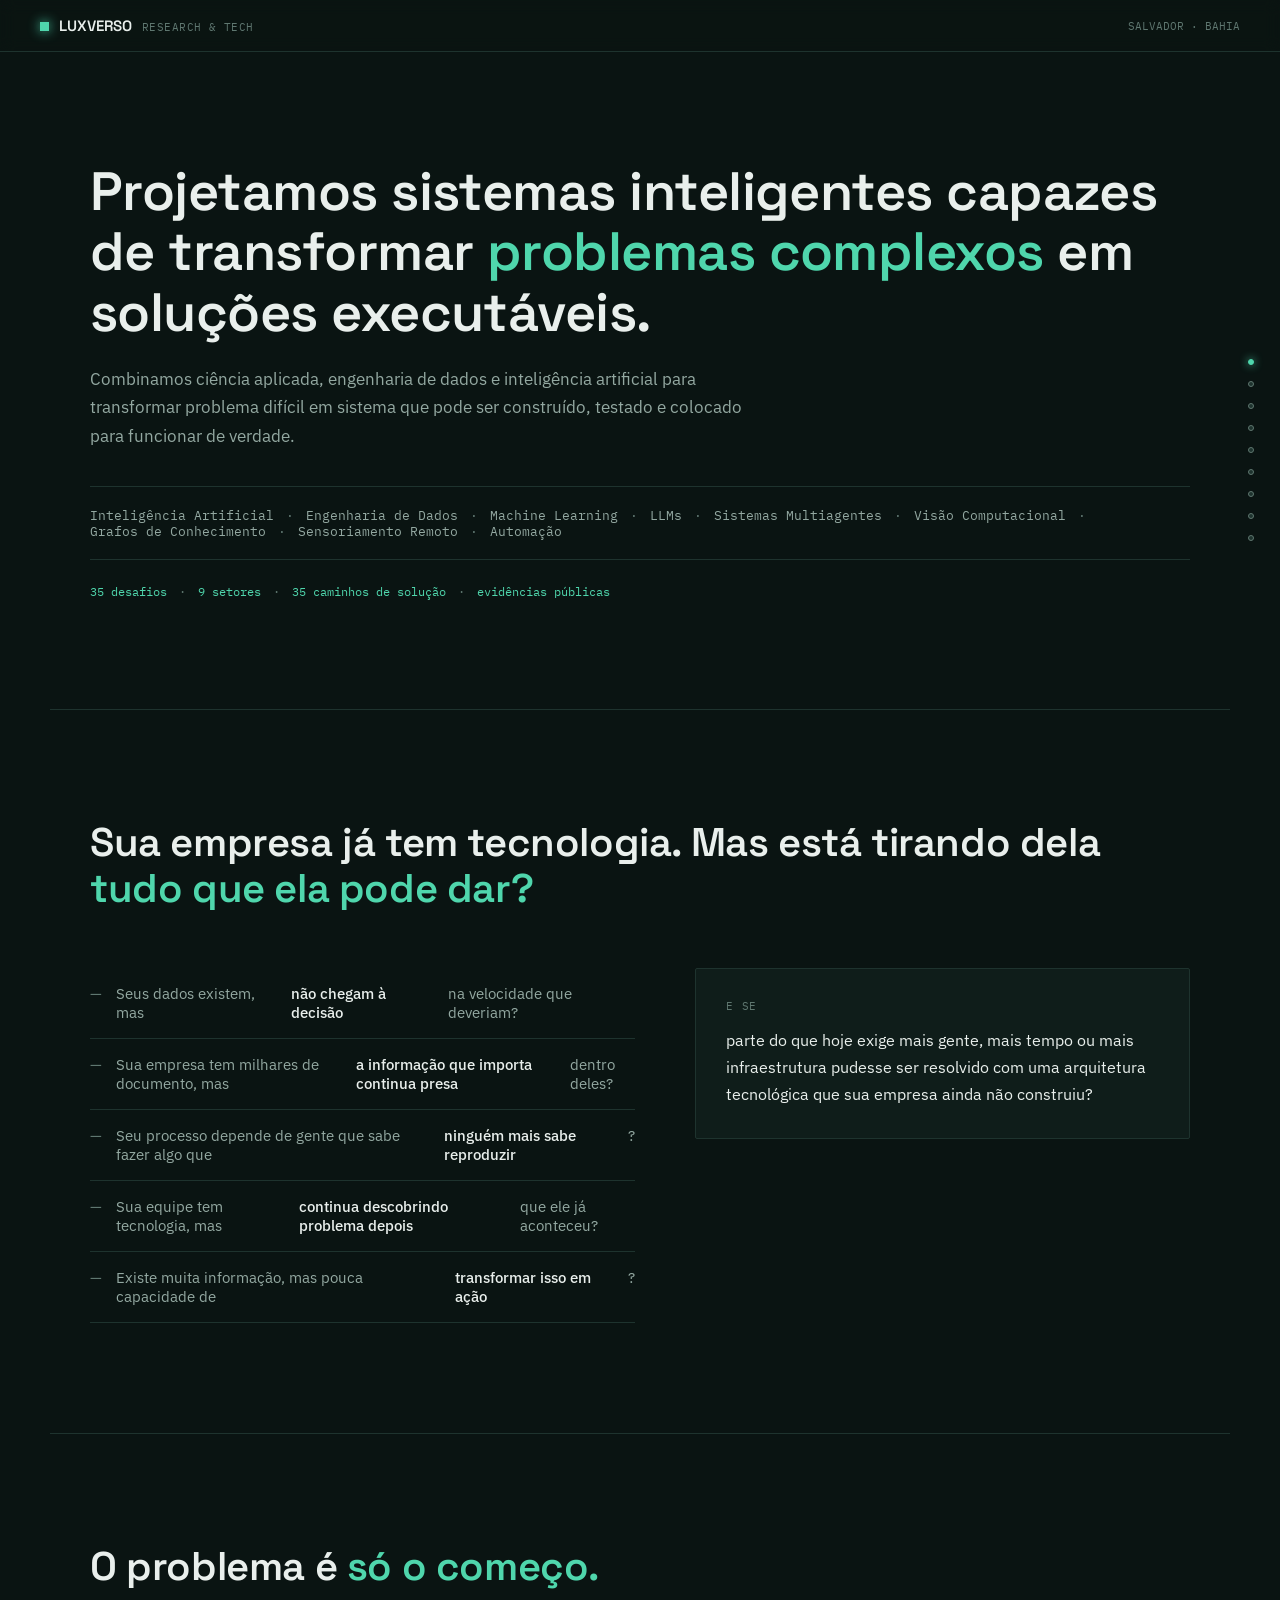
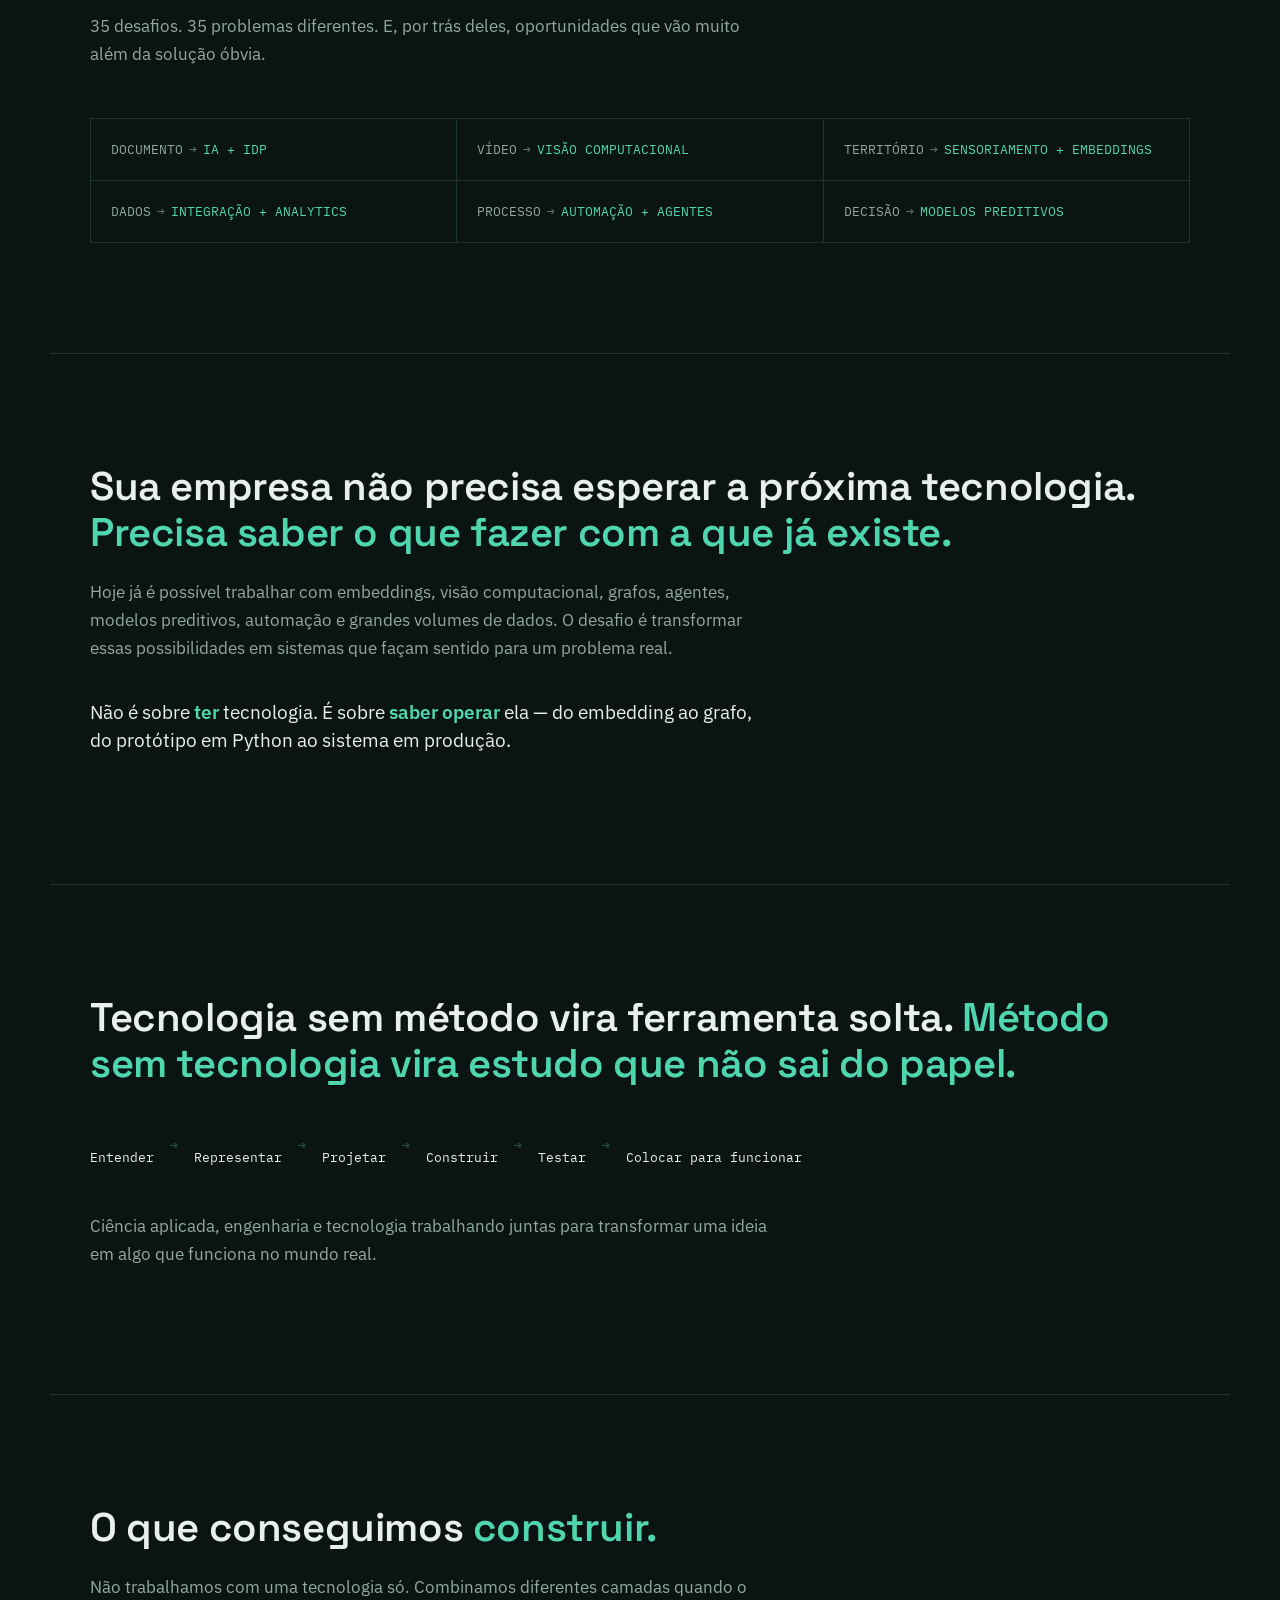
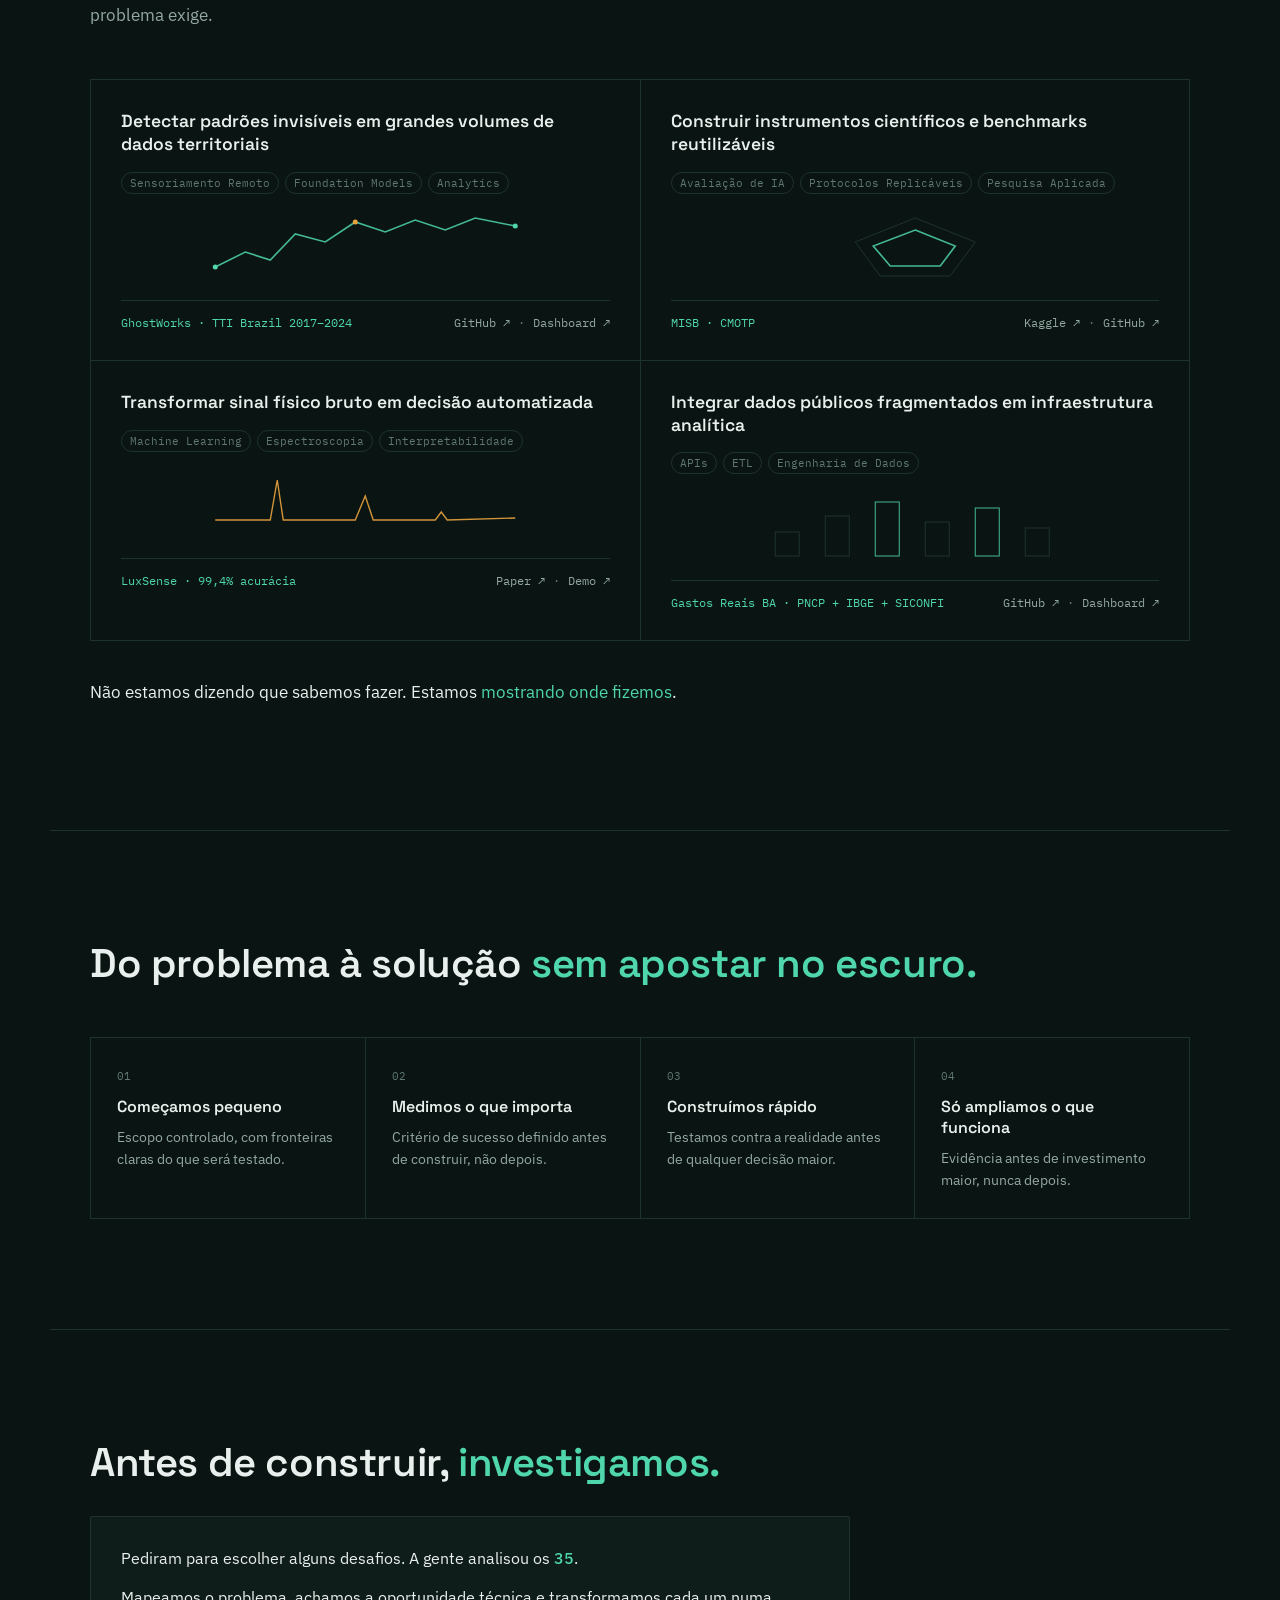
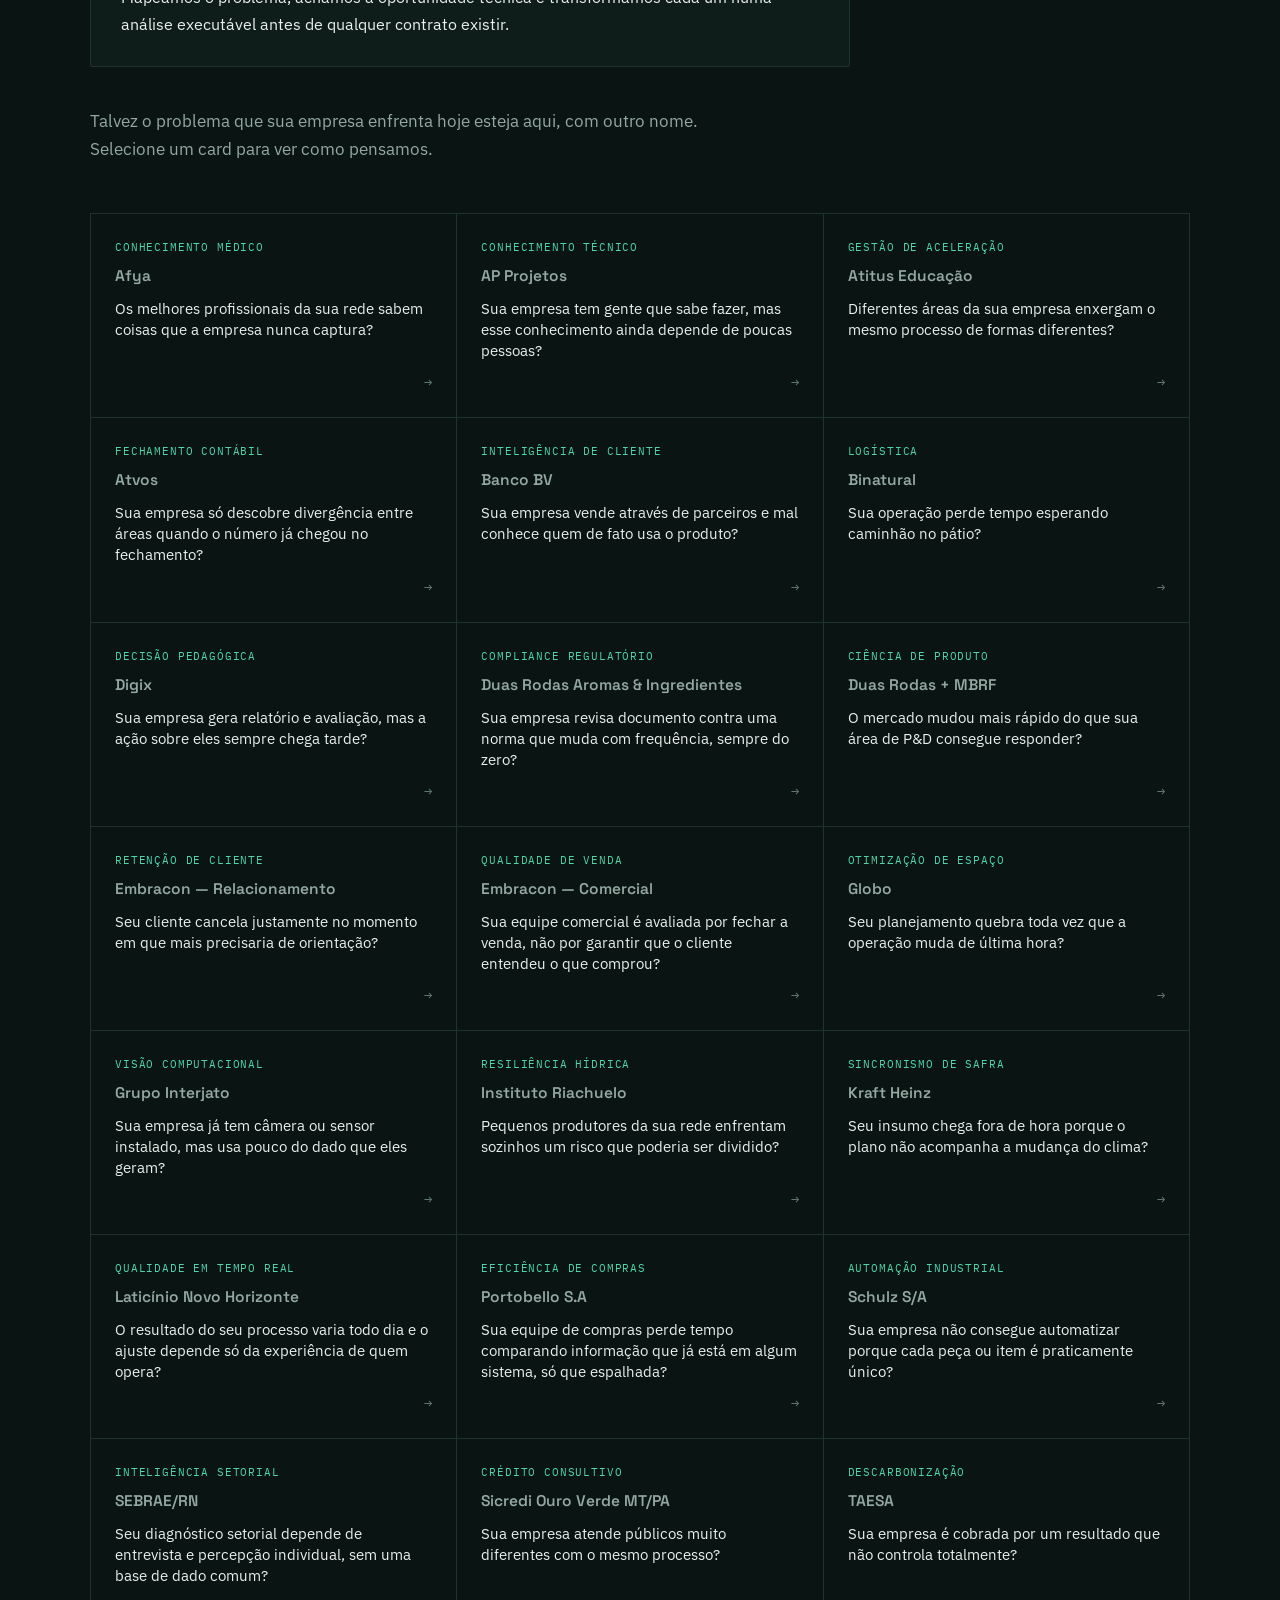
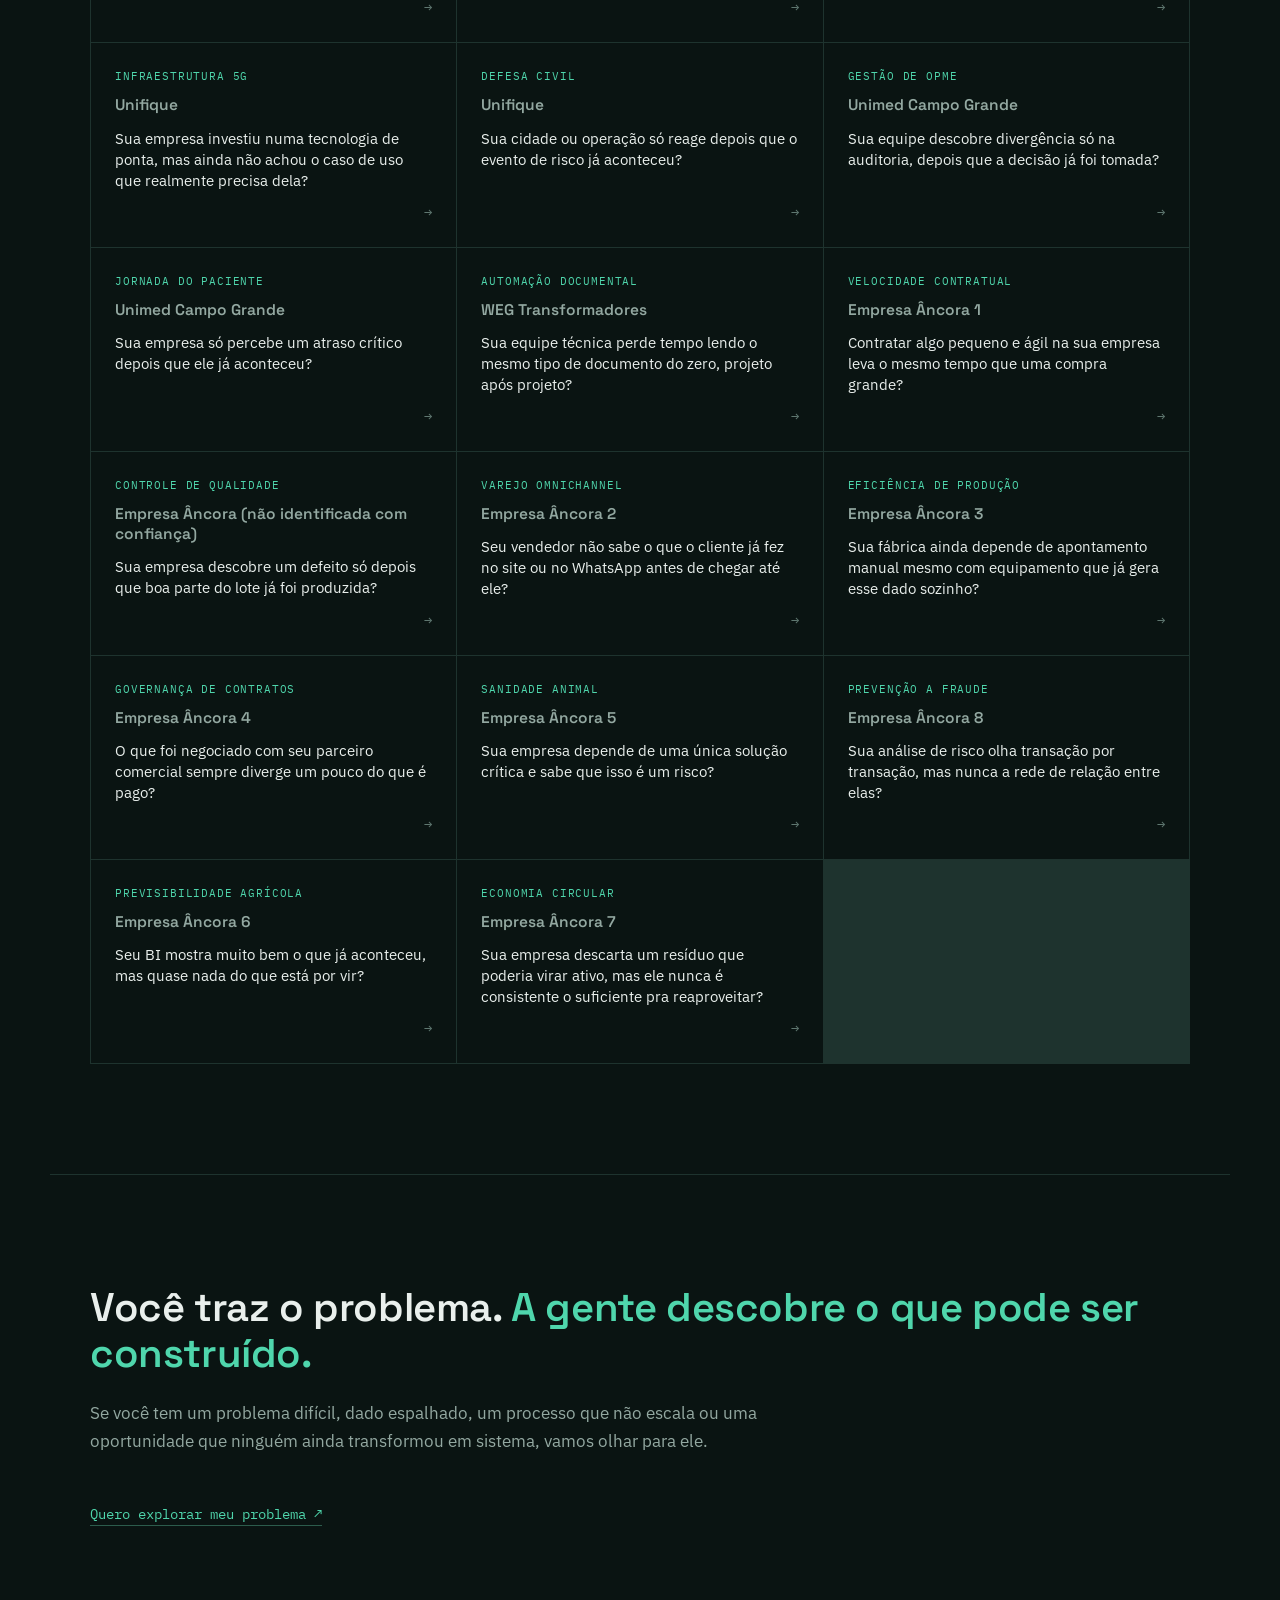
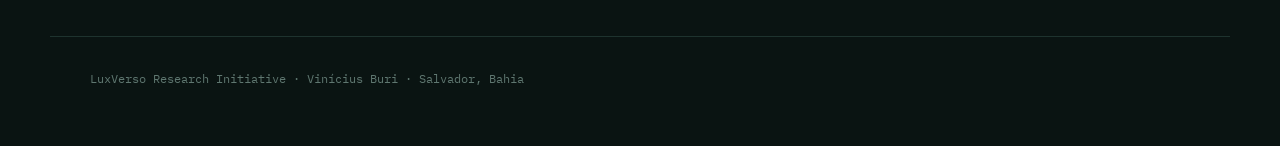
==== commit 3ca4516b: "restore: Desafio-Sebrae/index.html para versão manual do usuário (8e0d474)" ====
--- a/Desafio-Sebrae/index.html
+++ b/Desafio-Sebrae/index.html
@@ -3,7 +3,7 @@
 <head>
 <meta charset="UTF-8">
 <meta name="viewport" content="width=device-width, initial-scale=1.0">
-<title>LuxVerso Research & Tech — Jornada Sebrae 2026</title>
+<title>LuxVerso Research & Tech</title>
 <link rel="preconnect" href="https://fonts.googleapis.com">
 <link rel="preconnect" href="https://fonts.gstatic.com" crossorigin>
 <link href="https://fonts.googleapis.com/css2?family=Space+Grotesk:wght@400;500;600;700&family=IBM+Plex+Sans:wght@400;500;600&family=IBM+Plex+Mono:wght@400;500&display=swap" rel="stylesheet">
@@ -21,10 +21,6 @@
   a{color:inherit;}
   .mono{font-family:'IBM Plex Mono',monospace;}
 
-  /* ---- topbar ---- */
-
-  @media (max-width:520px){ .topbar-right{display:none;} }
-
   header.topbar{
     position:sticky; top:0; z-index:60;
     display:flex; align-items:center; justify-content:space-between;
@@ -36,8 +32,8 @@
   .brand-name{font-family:'Space Grotesk',sans-serif; font-weight:600; font-size:15px;}
   .brand-sub{font-family:'IBM Plex Mono',monospace; font-size:11px; color:var(--fg-dimmer); letter-spacing:.04em;}
   .topbar-right{font-family:'IBM Plex Mono',monospace; font-size:11px; color:var(--fg-dimmer);}
-
-  /* ---- side nav dots ---- */
+  @media (max-width:520px){ .topbar-right{display:none;} }
+
   .sidenav{
     position:fixed; right:26px; top:50%; transform:translateY(-50%); z-index:55;
     display:flex; flex-direction:column; gap:16px; align-items:center;
@@ -68,12 +64,25 @@
   }
   .num::before{content:''; width:22px; height:1px; background:var(--signal);}
   h1,h2{font-family:'Space Grotesk',sans-serif; font-weight:600; letter-spacing:-0.01em; margin:0;}
-  h1{font-size:clamp(30px,4.6vw,52px); line-height:1.12;}
+  h1{font-size:clamp(30px,4.6vw,54px); line-height:1.12;}
   h2{font-size:clamp(26px,3.6vw,40px); line-height:1.15;}
   h1 em, h2 em{font-style:normal; color:var(--signal);}
-  .lede{font-size:16.5px; line-height:1.7; color:var(--fg-dim); max-width:640px; margin-top:22px;}
-
-  /* ---- 01 espelho ---- */
+  .lede{font-size:16.5px; line-height:1.7; color:var(--fg-dim); max-width:680px; margin-top:22px;}
+
+  /* HERO */
+  .hero-tech{
+    margin-top:36px; display:flex; flex-wrap:wrap; gap:0;
+    font-family:'IBM Plex Mono',monospace; font-size:12.5px; color:var(--fg-dim);
+    padding:20px 0; border-top:1px solid var(--line); border-bottom:1px solid var(--line);
+  }
+  .hero-tech span:not(:last-child)::after{content:'·'; margin:0 12px; color:var(--fg-dimmer);}
+  .hero-stats{
+    margin-top:24px; display:flex; flex-wrap:wrap; gap:0;
+    font-family:'IBM Plex Mono',monospace; font-size:12px; color:var(--signal);
+  }
+  .hero-stats span:not(:last-child)::after{content:'·'; margin:0 12px; color:var(--fg-dimmer);}
+
+  /* ESPELHO */
   .mirror-grid{display:grid; grid-template-columns:1.1fr 1fr; gap:60px; margin-top:56px;}
   @media (max-width:860px){ .mirror-grid{grid-template-columns:1fr;} }
   .mirror-list{list-style:none; margin:0; padding:0; display:flex; flex-direction:column;}
@@ -82,50 +91,33 @@
     font-size:15px; color:var(--fg-dim); display:flex; gap:14px;
   }
   .mirror-list li::before{content:'—'; color:var(--fg-dimmer); flex-shrink:0;}
+  .mirror-list li b{color:var(--fg); font-weight:500;}
   .mirror-callout{
     align-self:start; padding:30px; border:1px solid var(--line); border-radius:var(--radius);
     background:var(--ink-2);
   }
-  .mirror-callout p{font-size:15px; line-height:1.7; color:var(--fg); margin:0;}
+  .mirror-callout p{font-size:16px; line-height:1.7; color:var(--fg); margin:0;}
   .mirror-callout .tag{font-family:'IBM Plex Mono',monospace; font-size:11px; color:var(--fg-dimmer); text-transform:uppercase; letter-spacing:.08em; margin-bottom:14px; display:block;}
 
-  /* ---- 02 estrutura ---- */
-  .flow-wrap{margin-top:56px; display:grid; grid-template-columns:1fr auto 1fr; gap:0; align-items:center;}
-  @media (max-width:760px){ .flow-wrap{grid-template-columns:1fr;} .flow-arrow-mid{display:none;} }
-  .flow-col{display:flex; flex-direction:column; gap:10px;}
-  .flow-item{
-    font-family:'IBM Plex Mono',monospace; font-size:13px; color:var(--fg-dim);
-    padding:12px 16px; border:1px solid var(--line); border-radius:var(--radius);
-  }
-  .flow-col.mid .flow-item{color:var(--signal); border-color:var(--signal-dim);}
-  .flow-arrow-mid{display:flex; justify-content:center; padding:0 24px; color:var(--fg-dimmer); font-size:20px;}
-  .flow-caption{margin-top:36px; font-size:14px; color:var(--fg-dim); max-width:600px;}
-
-  /* ---- 03 limita ---- */
-  .limita-grid{display:grid; grid-template-columns:1fr 1fr; gap:40px; margin-top:56px;}
-  @media (max-width:760px){ .limita-grid{grid-template-columns:1fr;} }
-  .limita-box{padding:28px; border:1px solid var(--line); border-radius:var(--radius);}
-  .limita-box .tag{font-family:'IBM Plex Mono',monospace; font-size:11px; color:var(--fg-dimmer); text-transform:uppercase; letter-spacing:.08em; margin-bottom:16px; display:block;}
-  .pill-row{display:flex; flex-wrap:wrap; gap:8px;}
-  .pill{font-family:'IBM Plex Mono',monospace; font-size:12px; color:var(--fg); border:1px solid var(--line); padding:6px 12px; border-radius:20px;}
-  .limita-box ul{margin:0; padding-left:16px; color:var(--fg-dim); font-size:14.5px; line-height:1.8;}
-  .limita-punch{margin-top:36px; font-size:19px; color:var(--fg); max-width:640px; line-height:1.5;}
-  .limita-punch b{color:var(--signal); font-weight:600;}
-
-  /* ---- 04 quem é ---- */
-  .tech-band{
-    margin-top:40px; display:flex; flex-wrap:wrap; gap:0;
-    font-family:'IBM Plex Mono',monospace; font-size:12.5px; color:var(--fg-dim);
-    border-top:1px solid var(--line); border-bottom:1px solid var(--line); padding:20px 0;
-  }
-  .tech-band span:not(:last-child)::after{content:'·'; margin:0 12px; color:var(--fg-dimmer);}
-
-  /* ---- 05 metodo ---- */
+  /* PADRAO */
+  .pattern-grid{margin-top:50px; display:grid; grid-template-columns:repeat(3,1fr); gap:1px; background:var(--line); border:1px solid var(--line);}
+  @media (max-width:760px){ .pattern-grid{grid-template-columns:1fr 1fr;} }
+  @media (max-width:480px){ .pattern-grid{grid-template-columns:1fr;} }
+  .pattern-item{background:var(--ink); padding:22px 20px; font-family:'IBM Plex Mono',monospace; font-size:13px;}
+  .pattern-item .from{color:var(--fg-dim);}
+  .pattern-item .arrow{color:var(--fg-dimmer); margin:0 6px;}
+  .pattern-item .to{color:var(--signal);}
+
+  /* CAPACIDADE OPERACIONAL */
+  .capgap-punch{margin-top:36px; font-size:19px; color:var(--fg); max-width:680px; line-height:1.5;}
+  .capgap-punch b{color:var(--signal); font-weight:600;}
+
+  /* METODO */
   .method-flow{display:flex; flex-wrap:wrap; margin-top:50px; font-family:'IBM Plex Mono',monospace; font-size:13px;}
   .method-flow .step{color:var(--fg); padding:12px 0;}
   .method-flow .arrow{color:var(--signal-dim); padding:0 16px;}
 
-  /* ---- 06 capacidades + evidencias ---- */
+  /* CAPACIDADES + EVIDENCIAS */
   .cap-grid{display:grid; grid-template-columns:repeat(2,1fr); gap:1px; background:var(--line); border:1px solid var(--line); margin-top:50px;}
   @media (max-width:760px){ .cap-grid{grid-template-columns:1fr;} }
   .cap-card{background:var(--ink); padding:30px; display:flex; flex-direction:column; gap:16px;}
@@ -139,14 +131,13 @@
     flex-wrap:wrap; gap:8px;
   }
   .cap-evidence .src{color:var(--signal);}
-  .cap-evidence .link{color:var(--fg-dimmer); text-decoration:none;}
-  .cap-evidence .link:hover{color:var(--fg);}
   .cap-links{display:flex; align-items:center; gap:8px; flex-shrink:0;}
   .cap-links a{color:var(--fg-dim); text-decoration:none; transition:color .15s;}
   .cap-links a:hover{color:var(--signal);}
   .cap-links .sep{color:var(--fg-dimmer);}
-
-  /* ---- 07 risco ---- */
+  .cap-closer{margin-top:40px; font-size:17px; color:var(--fg); max-width:600px;}
+
+  /* RISCO */
   .risk-grid{display:grid; grid-template-columns:repeat(4,1fr); gap:1px; background:var(--line); border:1px solid var(--line); margin-top:50px;}
   @media (max-width:900px){ .risk-grid{grid-template-columns:repeat(2,1fr);} }
   @media (max-width:520px){ .risk-grid{grid-template-columns:1fr;} }
@@ -155,51 +146,51 @@
   .risk-card h3{font-family:'Space Grotesk',sans-serif; font-size:16px; font-weight:600; margin:12px 0 10px;}
   .risk-card p{font-size:13.5px; color:var(--fg-dim); line-height:1.6; margin:0;}
 
-  /* ---- 08 aplicacoes ---- */
+  /* CONTEXTO 35 */
+  .context-block{margin-top:30px; padding:28px 30px; border:1px solid var(--line); border-radius:var(--radius); background:var(--ink-2); max-width:760px;}
+  .context-block p{font-size:15.5px; line-height:1.75; color:var(--fg); margin:0 0 12px;}
+  .context-block p:last-child{margin-bottom:0;}
+  .context-block .highlight{color:var(--signal); font-weight:500;}
+
+  /* APLICACOES */
   .app-grid{display:grid; grid-template-columns:repeat(3,1fr); gap:1px; background:var(--line); border:1px solid var(--line); margin-top:50px;}
   @media (max-width:860px){ .app-grid{grid-template-columns:repeat(2,1fr);} }
   @media (max-width:560px){ .app-grid{grid-template-columns:1fr;} }
-  .app-card{background:var(--ink); padding:26px 24px; cursor:pointer; display:flex; flex-direction:column; gap:14px; min-height:168px; transition:background .18s;}
+  .app-card{background:var(--ink); padding:26px 24px; cursor:pointer; display:flex; flex-direction:column; gap:12px; min-height:158px; transition:background .18s;}
   .app-card:hover{background:var(--ink-2);}
   .app-card:hover .app-arrow{transform:translate(3px,-3px); color:var(--signal);}
-  .app-card.disabled{cursor:default; opacity:.42;}
-  .app-card.disabled:hover{background:var(--ink);}
-  .app-code{font-family:'IBM Plex Mono',monospace; font-size:11px; color:var(--fg-dimmer);}
-  .app-name{font-family:'Space Grotesk',sans-serif; font-weight:600; font-size:18px; line-height:1.25;}
-  .app-thesis{font-size:13px; color:var(--fg-dim); line-height:1.5; flex:1;}
-  .app-foot{display:flex; justify-content:space-between; align-items:center;}
-  .app-status{font-family:'IBM Plex Mono',monospace; font-size:10.5px; text-transform:uppercase; letter-spacing:.06em; color:var(--fg-dimmer);}
+  .app-label{font-family:'IBM Plex Mono',monospace; font-size:10.5px; color:var(--signal); letter-spacing:.08em; text-transform:uppercase;}
+  .app-name{font-family:'Space Grotesk',sans-serif; font-weight:600; font-size:15.5px; line-height:1.3; color:var(--fg-dim);}
+  .app-question{font-size:14.5px; color:var(--fg); line-height:1.45; flex:1;}
+  .app-foot{display:flex; justify-content:flex-end; align-items:center;}
   .app-arrow{font-family:'IBM Plex Mono',monospace; font-size:14px; color:var(--fg-dimmer); transition:transform .18s, color .18s;}
-  .app-wa{color:var(--fg-dimmer); text-decoration:none; display:flex; align-items:center; justify-content:center; width:28px; height:28px; border:1px solid var(--line); border-radius:var(--radius); transition:color .15s, border-color .15s; flex-shrink:0;}
-  .app-wa:hover{color:var(--signal); border-color:var(--signal-dim);}
-  .app-note{margin-top:20px; font-size:13px; color:var(--fg-dimmer); max-width:560px;}
-
-  /* ---- 09 contato ---- */
+
+  /* CONTATO */
   .contact-row{display:flex; justify-content:space-between; align-items:flex-end; flex-wrap:wrap; gap:30px; margin-top:50px;}
-  .contact-links{display:flex; flex-direction:column; gap:10px; font-family:'IBM Plex Mono',monospace; font-size:13.5px;}
-  .contact-links a{text-decoration:none; color:var(--fg-dim); border-bottom:1px solid transparent;}
-  .contact-links a:hover{color:var(--signal); border-color:var(--signal-dim);}
+  .contact-links{display:flex; flex-direction:column; gap:10px; font-family:'IBM Plex Mono',monospace; font-size:14px;}
+  .contact-links a{text-decoration:none; color:var(--signal); border-bottom:1px solid var(--signal-dim); padding-bottom:2px;}
+  .contact-links a:hover{color:var(--fg);}
 
   footer{max-width:1180px; margin:0 auto; padding:34px 40px 60px; border-top:1px solid var(--line); display:flex; justify-content:space-between; flex-wrap:wrap; gap:12px; font-family:'IBM Plex Mono',monospace; font-size:11.5px; color:var(--fg-dimmer);}
 
-  /* ============ DETAIL OVERLAY ============ */
+  /* DETAIL OVERLAY */
   #detail{display:none; position:fixed; inset:0; z-index:100; background:var(--ink); overflow-y:auto;}
   #detail.open{display:block;}
-  .detail-inner{max-width:880px; margin:0 auto; padding:100px 40px 100px;}
+  .detail-inner{max-width:820px; margin:0 auto; padding:100px 40px 100px;}
   .back-btn{position:fixed; top:18px; left:40px; z-index:110; font-family:'IBM Plex Mono',monospace; font-size:12px; color:var(--fg-dim); background:rgba(10,20,18,.9); border:1px solid var(--line); padding:10px 16px; border-radius:var(--radius); cursor:pointer; display:flex; align-items:center; gap:8px; transition:border-color .15s, color .15s;}
   .back-btn:hover{border-color:var(--signal); color:var(--fg);}
   .detail-eyebrow{font-family:'IBM Plex Mono',monospace; font-size:12px; color:var(--signal); letter-spacing:.1em; text-transform:uppercase; margin-bottom:16px;}
-  .detail-title{font-family:'Space Grotesk',sans-serif; font-size:clamp(28px,4vw,44px); font-weight:600; line-height:1.1; margin:0 0 8px; letter-spacing:-0.01em;}
-  .detail-url{font-family:'IBM Plex Mono',monospace; font-size:12px; color:var(--fg-dimmer); margin-bottom:12px;}
-  .detail-source{font-family:'IBM Plex Mono',monospace; font-size:11px; color:var(--fg-dimmer); margin-bottom:32px; opacity:0.6; transition:opacity .2s;}
+  .detail-question{font-family:'Space Grotesk',sans-serif; font-size:clamp(26px,3.6vw,38px); font-weight:600; line-height:1.2; margin:0 0 18px; letter-spacing:-0.01em;}
+  .detail-reframe{font-size:17px; line-height:1.6; color:var(--signal); margin:0 0 36px; max-width:640px;}
+  .detail-source{font-family:'IBM Plex Mono',monospace; font-size:11px; color:var(--fg-dimmer); margin-bottom:32px; opacity:0.6; text-decoration:none; display:inline-block; transition:opacity .2s;}
   .detail-source:hover{opacity:1; color:var(--fg-dim);}
   .detail-block{padding:28px 0; border-top:1px solid var(--line);}
-  .detail-block:first-of-type{border-top:none;}
   .detail-block h3{font-family:'IBM Plex Mono',monospace; font-size:11px; text-transform:uppercase; letter-spacing:.09em; color:var(--fg-dimmer); margin:0 0 14px;}
   .detail-block p{font-size:15.5px; line-height:1.7; color:var(--fg); margin:0;}
   .detail-block p.dim{color:var(--fg-dim);}
   .detail-block ul{margin:0; padding-left:18px; font-size:15px; line-height:1.7; color:var(--fg-dim);}
   .detail-block li{margin-bottom:8px;}
+  .detail-chain{font-family:'IBM Plex Mono',monospace; font-size:14px; color:var(--signal); line-height:1.9;}
   .cta-block{margin-top:50px; padding-top:36px; border-top:1px solid var(--line); display:flex; justify-content:space-between; align-items:center; flex-wrap:wrap; gap:16px;}
   .cta-block .cta-text{font-size:14px; color:var(--fg-dim); max-width:420px;}
   .cta-link{font-family:'IBM Plex Mono',monospace; font-size:13px; color:var(--signal); text-decoration:none; border-bottom:1px solid var(--signal-dim); padding-bottom:3px;}
@@ -213,119 +204,92 @@
     <span class="brand-name">LUXVERSO</span>
     <span class="brand-sub">RESEARCH &amp; TECH</span>
   </div>
-  <div class="topbar-right">JORNADA SEBRAE · INOVAÇÃO ABERTA 2026</div>
+  <div class="topbar-right">SALVADOR · BAHIA</div>
 </header>
 
 <nav class="sidenav" id="sidenav">
-  <a href="#s1" data-i="0"><span>01 Espelho</span></a>
-  <a href="#s2" data-i="1"><span>02 Estrutura</span></a>
-  <a href="#s3" data-i="2"><span>03 O limite real</span></a>
-  <a href="#s4" data-i="3"><span>04 Quem somos</span></a>
+  <a href="#s1" data-i="0"><span>01 Hero</span></a>
+  <a href="#s2" data-i="1"><span>02 Espelho</span></a>
+  <a href="#s3" data-i="2"><span>03 O padrão</span></a>
+  <a href="#s4" data-i="3"><span>04 O gap real</span></a>
   <a href="#s5" data-i="4"><span>05 Método</span></a>
   <a href="#s6" data-i="5"><span>06 Capacidades</span></a>
-  <a href="#s7" data-i="6"><span>07 Redução de risco</span></a>
-  <a href="#s8" data-i="7"><span>08 Aplicações</span></a>
+  <a href="#s7" data-i="6"><span>07 Como reduzimos risco</span></a>
+  <a href="#s8" data-i="7"><span>08 35 desafios</span></a>
   <a href="#s9" data-i="8"><span>09 Contato</span></a>
 </nav>
 
 <main>
 
-  <!-- 01 ESPELHO -->
+  <!-- 01 HERO -->
   <section id="s1">
-    <h1>Sua organização possui dados, especialistas e tecnologia. <em>Então por que decisões importantes ainda demoram?</em></h1>
+    <h1>Projetamos sistemas inteligentes capazes de transformar <em>problemas complexos</em> em soluções executáveis.</h1>
+    <p class="lede">Combinamos ciência aplicada, engenharia de dados e inteligência artificial para transformar problema difícil em sistema que pode ser construído, testado e colocado para funcionar de verdade.</p>
+    <div class="hero-tech">
+      <span>Inteligência Artificial</span><span>Engenharia de Dados</span><span>Machine Learning</span><span>LLMs</span><span>Sistemas Multiagentes</span><span>Visão Computacional</span><span>Grafos de Conhecimento</span><span>Sensoriamento Remoto</span><span>Automação</span>
+    </div>
+    <div class="hero-stats">
+      <span>35 desafios</span><span>9 setores</span><span>35 caminhos de solução</span><span>evidências públicas</span>
+    </div>
+  </section>
+
+  <!-- 02 ESPELHO -->
+  <section id="s2">
+    <h2>Sua empresa já tem tecnologia. Mas está tirando dela <em>tudo que ela pode dar?</em></h2>
     <div class="mirror-grid">
       <ul class="mirror-list">
-        <li>Seus dados estão distribuídos entre diferentes sistemas e equipes?</li>
-        <li>Processos críticos ainda dependem de atividades excessivamente manuais?</li>
-        <li>É difícil antecipar riscos, demandas ou oportunidades com o que vocês têm hoje?</li>
-        <li>Sistemas importantes não se comunicam adequadamente entre si?</li>
-        <li>Existe muito dado disponível, mas pouca capacidade de transformá-lo em ação?</li>
-        <li>Decisões importantes ainda dependem de conhecimento concentrado em poucas pessoas?</li>
-        <li>Existe pressão constante por fazer mais, com menos recursos e menor risco?</li>
+        <li>Seus dados existem, mas <b>não chegam à decisão</b> na velocidade que deveriam?</li>
+        <li>Sua empresa tem milhares de documento, mas <b>a informação que importa continua presa</b> dentro deles?</li>
+        <li>Seu processo depende de gente que sabe fazer algo que <b>ninguém mais sabe reproduzir</b>?</li>
+        <li>Sua equipe tem tecnologia, mas <b>continua descobrindo problema depois</b> que ele já aconteceu?</li>
+        <li>Existe muita informação, mas pouca capacidade de <b>transformar isso em ação</b>?</li>
       </ul>
       <div class="mirror-callout">
-        <span class="tag">Se você respondeu sim a mais de uma</span>
-        <p>Esses desafios normalmente possuem a mesma origem: transformar informação distribuída em capacidade de agir.</p>
+        <span class="tag">E se</span>
+        <p>parte do que hoje exige mais gente, mais tempo ou mais infraestrutura pudesse ser resolvido com uma arquitetura tecnológica que sua empresa ainda não construiu?</p>
       </div>
     </div>
   </section>
 
-  <!-- 02 ESTRUTURA -->
-  <section id="s2">
-    <h2>Problemas diferentes. <em>Estruturas semelhantes.</em></h2>
-    <div class="flow-wrap">
-      <div class="flow-col">
-        <div class="flow-item">Pessoas</div>
-        <div class="flow-item">Dados</div>
-        <div class="flow-item">Documentos</div>
-        <div class="flow-item">Processos</div>
-        <div class="flow-item">Território</div>
-        <div class="flow-item">Operações</div>
-      </div>
-      <div class="flow-arrow-mid">→</div>
-      <div class="flow-col mid">
-        <div class="flow-item">Integração</div>
-        <div class="flow-item">Compreensão</div>
-        <div class="flow-item">Antecipação</div>
-        <div class="flow-item">Automação</div>
-        <div class="flow-item">Apoio à decisão</div>
-      </div>
-    </div>
-    <p class="flow-caption">Independentemente do setor, organizações diferentes costumam compartilhar mecanismos semelhantes. Antes de propor qualquer solução, buscamos compreender essa estrutura — e construir arquiteturas reutilizáveis a partir dela.</p>
-  </section>
-
-  <!-- 03 O QUE LIMITA -->
+  <!-- 03 O PADRAO -->
   <section id="s3">
-    <h2>O desafio raramente é <em>falta de tecnologia.</em></h2>
-    <div class="limita-grid">
-      <div class="limita-box">
-        <span class="tag">Sua organização provavelmente já possui</span>
-        <div class="pill-row">
-          <span class="pill">ERP</span><span class="pill">CRM</span><span class="pill">Dashboards</span>
-          <span class="pill">Especialistas</span><span class="pill">Dados</span><span class="pill">Inteligência Artificial</span>
-        </div>
-      </div>
-      <div class="limita-box">
-        <span class="tag">Mesmo assim</span>
-        <ul>
-          <li>Decisões continuam lentas</li>
-          <li>Informações permanecem fragmentadas</li>
-          <li>Retrabalho continua elevado</li>
-          <li>Oportunidades continuam sendo descobertas tarde</li>
-        </ul>
-      </div>
-    </div>
-    <p class="limita-punch">O diferencial competitivo não está em possuir mais tecnologia. Está em <b>conectar conhecimento, dados e processos</b> para reduzir a incerteza antes das decisões.</p>
-  </section>
-
-  <!-- 04 QUEM É -->
-  <section id="s4">
-    <h2>Projetamos sistemas inteligentes capazes de transformar <em>problemas complexos</em> em soluções executáveis.</h2>
-    <p class="lede">A LuxVerso combina pesquisa aplicada, engenharia e inteligência artificial para compreender problemas complexos, construir hipóteses testáveis e desenvolver soluções orientadas por evidências. Não desenvolvemos apenas software — construímos capacidades organizacionais que permanecem mesmo após a conclusão da PoC.</p>
-    <div class="tech-band">
-      <span>Machine Learning</span><span>LLMs</span><span>Sistemas Multiagentes</span><span>Grafos de Conhecimento</span>
-      <span>Engenharia de Dados</span><span>Visão Computacional</span><span>IDP</span><span>APIs</span><span>Sensoriamento Remoto</span><span>Analytics</span>
+    <h2>O problema é <em>só o começo.</em></h2>
+    <p class="lede">35 desafios. 35 problemas diferentes. E, por trás deles, oportunidades que vão muito além da solução óbvia.</p>
+    <div class="pattern-grid">
+      <div class="pattern-item"><span class="from">DOCUMENTO</span><span class="arrow">→</span><span class="to">IA + IDP</span></div>
+      <div class="pattern-item"><span class="from">VÍDEO</span><span class="arrow">→</span><span class="to">VISÃO COMPUTACIONAL</span></div>
+      <div class="pattern-item"><span class="from">TERRITÓRIO</span><span class="arrow">→</span><span class="to">SENSORIAMENTO + EMBEDDINGS</span></div>
+      <div class="pattern-item"><span class="from">DADOS</span><span class="arrow">→</span><span class="to">INTEGRAÇÃO + ANALYTICS</span></div>
+      <div class="pattern-item"><span class="from">PROCESSO</span><span class="arrow">→</span><span class="to">AUTOMAÇÃO + AGENTES</span></div>
+      <div class="pattern-item"><span class="from">DECISÃO</span><span class="arrow">→</span><span class="to">MODELOS PREDITIVOS</span></div>
     </div>
   </section>
 
+  <!-- 04 O GAP REAL -->
+  <section id="s4">
+    <h2>Sua empresa não precisa esperar a próxima tecnologia. <em>Precisa saber o que fazer com a que já existe.</em></h2>
+    <p class="lede">Hoje já é possível trabalhar com embeddings, visão computacional, grafos, agentes, modelos preditivos, automação e grandes volumes de dados. O desafio é transformar essas possibilidades em sistemas que façam sentido para um problema real.</p>
+    <p class="capgap-punch">Não é sobre <b>ter</b> tecnologia. É sobre <b>saber operar</b> ela — do embedding ao grafo, do protótipo em Python ao sistema em produção.</p>
+  </section>
+
   <!-- 05 METODO -->
   <section id="s5">
-    <h2>Ciência aplicada transformada em <em>execução.</em></h2>
+    <h2>Tecnologia sem método vira ferramenta solta. <em>Método sem tecnologia vira estudo que não sai do papel.</em></h2>
     <div class="method-flow">
-      <span class="step">Compreender</span><span class="arrow">→</span>
-      <span class="step">Modelar</span><span class="arrow">→</span>
-      <span class="step">Formular hipóteses</span><span class="arrow">→</span>
-      <span class="step">Experimentar</span><span class="arrow">→</span>
-      <span class="step">Validar</span><span class="arrow">→</span>
-      <span class="step">Escalar</span>
+      <span class="step">Entender</span><span class="arrow">→</span>
+      <span class="step">Representar</span><span class="arrow">→</span>
+      <span class="step">Projetar</span><span class="arrow">→</span>
+      <span class="step">Construir</span><span class="arrow">→</span>
+      <span class="step">Testar</span><span class="arrow">→</span>
+      <span class="step">Colocar para funcionar</span>
     </div>
-    <p class="lede" style="margin-top:34px;">Cada etapa reduz a incerteza da próxima decisão. Existe método — não improviso.</p>
+    <p class="lede" style="margin-top:34px;">Ciência aplicada, engenharia e tecnologia trabalhando juntas para transformar uma ideia em algo que funciona no mundo real.</p>
   </section>
 
   <!-- 06 CAPACIDADES + EVIDENCIAS -->
   <section id="s6">
-    <h2>Capacidades reutilizáveis, <em>com prova pública.</em></h2>
-    <p class="lede">Cada card abaixo é uma competência demonstrada em contexto real — não um produto isolado. A evidência existe para ser conferida, não apenas citada.</p>
+    <h2>O que conseguimos <em>construir.</em></h2>
+    <p class="lede">Não trabalhamos com uma tecnologia só. Combinamos diferentes camadas quando o problema exige.</p>
 
     <div class="cap-grid">
       <div class="cap-card">
@@ -379,48 +343,44 @@
         <div class="cap-evidence"><span class="src">Gastos Reais BA · PNCP + IBGE + SICONFI</span><span class="cap-links"><a href="https://github.com/viniburilux/gastos-reais-ba" target="_blank">GitHub ↗</a><span class="sep">·</span><a href="https://github.com/viniburilux/explorador-dados-bahia" target="_blank">Dashboard ↗</a></span></div>
       </div>
     </div>
+    <p class="cap-closer">Não estamos dizendo que sabemos fazer. Estamos <em style="color:var(--signal); font-style:normal;">mostrando onde fizemos</em>.</p>
   </section>
 
   <!-- 07 RISCO -->
   <section id="s7">
-    <h2>Toda PoC deve produzir <em>evidências</em> para a próxima decisão.</h2>
+    <h2>Do problema à solução <em>sem apostar no escuro.</em></h2>
     <div class="risk-grid">
-      <div class="risk-card"><span class="n">01</span><h3>Escopo controlado</h3><p>Começamos pequeno, com fronteiras claras do que será testado.</p></div>
-      <div class="risk-card"><span class="n">02</span><h3>Hipóteses mensuráveis</h3><p>Critérios de sucesso definidos antes da implementação, não depois.</p></div>
-      <div class="risk-card"><span class="n">03</span><h3>Evidências antes de investir</h3><p>Redução de risco baseada em resultado observado, não em promessa.</p></div>
-      <div class="risk-card"><span class="n">04</span><h3>Evolução incremental</h3><p>Escalamos apenas aquilo que já foi validado em campo.</p></div>
+      <div class="risk-card"><span class="n">01</span><h3>Começamos pequeno</h3><p>Escopo controlado, com fronteiras claras do que será testado.</p></div>
+      <div class="risk-card"><span class="n">02</span><h3>Medimos o que importa</h3><p>Critério de sucesso definido antes de construir, não depois.</p></div>
+      <div class="risk-card"><span class="n">03</span><h3>Construímos rápido</h3><p>Testamos contra a realidade antes de qualquer decisão maior.</p></div>
+      <div class="risk-card"><span class="n">04</span><h3>Só ampliamos o que funciona</h3><p>Evidência antes de investimento maior, nunca depois.</p></div>
     </div>
   </section>
 
-  <!-- 08 APLICACOES -->
+  <!-- 08 35 DESAFIOS -->
   <section id="s8">
-    <h2>Antes desta submissão, <em>já estudamos</em> os desafios da Jornada.</h2>
-    <p class="lede">A maioria das PoCs falha porque tenta resolver o sintoma, não a causa raiz. Abaixo, desconstruímos os desafios das corporações sob a ótica de sistemas complexos e inteligência de dados. Selecione um desafio para entender como chegamos à hipótese e como ela poderia ser validada em uma PoC.</p>
-    <p class="lede">Problemas diferentes. Estruturas parecidas.<br>Os desafios abaixo pertencem a empresas de setores diferentes. Antes de pensar em tecnologia, buscamos compreender o problema de verdade. Cada análise mostra como chegamos às nossas hipóteses antes de construir qualquer solução.<br>Todas as análises foram produzidas antes de qualquer contato com as empresas. Não representam soluções prontas. Representam hipóteses estruturadas para reduzir a incerteza antes de uma futura PoC.</p>
+    <h2>Antes de construir, <em>investigamos.</em></h2>
+    <div class="context-block">
+      <p>Pediram para escolher alguns desafios. A gente analisou os <span class="highlight">35</span>.</p>
+      <p>Mapeamos o problema, achamos a oportunidade técnica e transformamos cada um numa análise executável antes de qualquer contrato existir.</p>
+    </div>
+    <p class="lede" style="margin-top:40px;">Talvez o problema que sua empresa enfrenta hoje esteja aqui, com outro nome. Selecione um card para ver como pensamos.</p>
     <div class="app-grid" id="appGrid"></div>
-    <p class="app-note">Em produção, cada card abre em URL própria (ex: <span class="mono">luxverso.tech/desafios/afya</span>), permitindo indicar o link exato do desafio submetido no formulário do Sebrae.</p>
   </section>
 
   <!-- 09 CONTATO -->
   <section id="s9">
-    <h2>Ficou com alguma ideia lendo um desses desafios?</h2>
-    <p class="lede">Talvez sua empresa esteja enfrentando um problema parecido. Se fizer sentido, vamos conversar.<br>Às vezes uma boa conversa vale mais do que começar construindo uma solução cedo demais.</p>
-    <p class="lede" style="color:var(--fg-dimmer); font-size:14.5px; margin-top:16px;">Nem toda boa conversa vira um projeto. Mas quase todo bom projeto começa com uma boa conversa.</p>
+    <h2>Você traz o problema. <em>A gente descobre o que pode ser construído.</em></h2>
+    <p class="lede">Se você tem um problema difícil, dado espalhado, um processo que não escala ou uma oportunidade que ninguém ainda transformou em sistema, vamos olhar para ele.</p>
     <div class="contact-row">
       <div class="contact-links">
-        <a href="https://wa.me/5585999798762?text=Olá,%20Vini!%20Estava%20navegando%20pelo%20LuxVerso%20e%20queria%20conversar%20sobre%20um%20problema%20parecido." target="_blank">Conversar pelo WhatsApp ↗</a>
+        <a href="https://wa.me/5585999798762?text=Olá,%20Vini!%20Estava%20navegando%20pelo%20LuxVerso%20e%20quero%20explorar%20um%20problema%20parecido." target="_blank">Quero explorar meu problema ↗</a>
       </div>
     </div>
   </section>
 
-  <!-- FEEDBACK -->
-  <section id="s10">
-    <p class="lede">Esta página continua evoluindo.<br>Se alguma parte ficou confusa, se alguma ideia chamou sua atenção ou se você acredita que algo pode ser melhorado, me conta.<br>Todo feedback ajuda a construir versões melhores.</p>
-  </section>
-
   <footer>
     <span>LuxVerso Research Initiative · <a href="https://github.com/viniburilux" target="_blank" style="text-decoration:none;">Vinícius Buri</a> · Salvador, Bahia</span>
-    <span>Protótipo de navegação — v0.2</span>
   </footer>
 </main>
 
@@ -431,865 +391,1025 @@
 
 <script>
 const challenges = [
-{
-    code:"2.1", company:"Afya", title:"Engajamento com Profissionais de Saúde", url:"/desafios/afya", fonte:"https://sementenegocios.com.br/sebraeinovacaoaberta/empresas/afya-participacoes-as-afya-limited/",
-    thesis:"Não é sobre canais de comunicação. É sobre a ausência de um loop de reconhecimento que transforme conhecimento tácito em capital institucional.",
-    status:"dossiê completo", built:true,
-    leitura:"O sintoma é \"baixo engajamento recorrente\". O sistema que falha é o modelo de relacionamento unidirecional: a Afya entrega conteúdo para o médico, mas não construiu um circuito onde o conhecimento tácito do médico retorna como ativo institucional. É um problema de arquitetura de valor assimétrica, não de comunicação.",
-    hipotese:"Se profissionais de saúde aumentam sua taxa de participação recorrente ao receber reconhecimento mensurável e rastreável pelas contribuições que fazem, a Afya reduz o custo de aquisição de conteúdo comunitário e aumenta o LTV de carreira do médico na plataforma.",
-    valorEstrategico:"Resolver isso com excelência transforma a Afya de fornecedora de conteúdo educacional em curadora de uma rede proprietária de conhecimento clínico — um ativo que concorrentes digitais puros não conseguem replicar, pois depende de relação de confiança acumulada, não de catálogo.",
-    capacidades:["LLMs / RAG — sintetizar e indexar conhecimento tácito compartilhado","Grafos — modelar relações entre especialidades, temas e contribuidores","Analytics comportamental — medir recorrência real vs. declarada"],
-    riscos:["Adoção: público de escassez de tempo extrema","Qualidade do conteúdo gerado sem curadoria","Governança/compliance com regras do CFM"],
-    proposta:"Piloto de 60–90 dias com um segmento definido de médicos: medir se contribuições reconhecidas de forma rastreável aumentam a recorrência, frente a um grupo sem esse mecanismo.",
-    porqueNos:[
-      "Já lemos o problema como assimetria de valor, não como falta de canal — isso muda o desenho da PoC desde o primeiro dia.",
-      "Temos histórico em modelar conhecimento distribuído em grafos e medir recorrência com dados de comportamento, não apenas pesquisa de satisfação.",
-      "Propomos validar a hipótese central antes de qualquer investimento em plataforma, reduzindo o risco de construir engajamento genérico.",
-      "O mesmo método já foi aplicado a outros contextos de conhecimento tácito disperso — é transferível, não um caso isolado."
-    ]
-  },
-  {
-    code:"2.2", company:"AP Projetos", title:"Verificação de Documentos de Engenharia", url:"/desafios/ap-projetos", fonte:"https://sementenegocios.com.br/sebraeinovacaoaberta/empresas/ap-projetos/",
-    thesis:"O sintoma é retrabalho documental recorrente. A causa é um padrão de qualidade que vive na memória de quem revisa, não em um processo formal.",
-    status:"dossiê completo", built:true,
-    leitura:"O sintoma é retrabalho documental. O sistema que falha é a garantia de qualidade centrada em pessoas: a verificação depende da memória de indivíduos específicos, então cada rotatividade reseta o padrão a zero. Conhecimento tácito não codificado, travestido de problema de documentos.",
-    hipotese:"Se um checklist técnico automatizado identifica ao menos 80% das não conformidades hoje detectadas só por revisão manual experiente, a empresa desacopla qualidade de rotatividade de pessoal e reduz retrabalho medido em horas/projeto.",
-    valorEstrategico:"Resolver isso com excelência muda o modelo de negócio de \"consultoria dependente de talento individual\" para \"consultoria com padrão de qualidade institucionalizado e escalável\" — um pré-requisito para crescer sem herdar o mesmo risco de rotatividade em cada novo projeto.",
-    capacidades:["Engenharia de Dados — estruturar padrão de qualidade disperso em regras verificáveis","Inteligência Documental — leitura e checagem automatizada de plantas","Governança de Qualidade — processo replicável, não dependente de pessoa"],
-    riscos:["Padrão de qualidade real pode ser mais tácito e contextual do que parece","Resistência de engenheiros seniores a formalizar seu próprio julgamento"],
-    proposta:"Testar, num lote de projetos já revisados manualmente, se um checklist técnico automatizado captura ao menos 80% das não conformidades identificadas por revisores seniores — comparando contra o histórico humano.",
-    porqueNos:[
-      "Já identificamos que o problema é conhecimento tácito não codificado, não velocidade de revisão — isso evita construir a ferramenta errada.",
-      "Sabemos separar, de forma auditável, o que é padrão técnico do que é estilo pessoal de quem revisa.",
-      "Propomos medir a automação contra o julgamento humano existente antes de qualquer substituição de processo.",
-      "O ganho proposto é desacoplado de rotatividade de equipe — permanece mesmo quando pessoas mudam."
-    ]
-  },
-  {
-    code:"2.3", company:"Atitus Educação", title:"Gestão da Trilha de Empreendedorismo", url:"/desafios/atitus", fonte:"https://sementenegocios.com.br/sebraeinovacaoaberta/empresas/atitus-educacao-s-a/",
-    thesis:"Por que departamentos diferentes não conseguem medir o mesmo progresso de um negócio? Porque não existe um modelo comum de maturidade que sirva de linguagem compartilhada entre eles.",
-    status:"dossiê completo", built:true,
-    leitura:"O sintoma é falta de dados integrados. O sistema que falha é a governança de programa: não existe um modelo de \"estágios\" (gates) compartilhado entre departamentos, então cada área mede progresso com sua própria régua, e ninguém — nem o empreendedor nem o gestor — enxerga o funil real. É um problema de modelo de dados ausente, não de ferramenta ausente.",
-    hipotese:"Se um modelo padronizado de estágios (gates) aplicado retroativamente aos dados históricos da trilha prevê com precisão razoável quais negócios avançam versus estagnam, a Atitus pode intervir preventivamente e aumentar a taxa de sucesso mensurável dos empreendimentos.",
-    valorEstrategico:"Resolver isso com excelência transforma a Atitus de \"provedora de programa de empreendedorismo\" em instituição com capacidade preditiva sobre formação de empresas — um diferencial que atrai tanto alunos quanto investidores parceiros interessados em deal flow qualificado.",
-    capacidades:["APIs/integração — consolidar dados hoje dispersos entre sistemas acadêmicos e de aceleração","Analytics preditivo — identificar padrões de negócios que avançam vs. estagnam nos estágios","Grafos ou modelos relacionais — representar dependências entre marcos, já que um negócio pode pular ou regredir estágios"],
-    riscos:["Cultura: departamentos podem resistir a um modelo comum que exponha fragilidades da própria área","Qualidade dos dados: histórico de progresso pode estar registrado de forma inconsistente ou incompleta","Patrocínio executivo: sem apoio da reitoria/direção, a integração entre departamentos tende a travar em disputas de governança"],
-    proposta:"Aplicar o modelo de gates retroativamente aos dados históricos já existentes da trilha e verificar se ele teria identificado antecipadamente os negócios que de fato estagnaram — validação retroativa antes de qualquer institucionalização do modelo.",
-    porqueNos:[
-      "Já lemos o problema como ausência de um modelo de dados comum entre áreas, não como falta de dashboard — isso muda o que a PoC precisa provar primeiro.",
-      "Tratamos o modelo de estágios como hipótese testável, validada contra dados históricos reais, não como estrutura burocrática pronta.",
-      "Propomos uma validação retroativa com os próprios dados da Atitus antes de institucionalizar qualquer modelo de gates.",
-      "Sabemos desenhar taxonomias validadas estatisticamente, não apenas por consenso de comitê."
-    ]
-  },
-  {
-    code:"2.4", company:"Atvos", title:"Gestão de Provisões Contábeis com Automação", url:"/desafios/atvos", fonte:"https://sementenegocios.com.br/sebraeinovacaoaberta/empresas/atvos/",
-    thesis:"O gargalo real: a ausência de um protocolo de confiança entre as áreas que alimentam o mesmo número contábil, não a velocidade de lançamento.",
-    status:"dossiê completo", built:true,
-    leitura:"O sintoma é lentidão no fechamento contábil. O sistema que falha é o de coordenação entre áreas para um processo transversal: como múltiplas áreas alimentam a provisão sem um protocolo comum de validação, o gargalo não está na tecnologia de lançamento, mas na ausência de um \"contrato de dados\" entre áreas que gere confiança suficiente para automatizar.",
-    hipotese:"Se a extração e validação automatizada de documentos reduz divergências entre áreas antes do lançamento contábil, a Atvos reduz o tempo de fechamento sem aumentar o risco de inconsistência.",
-    valorEstrategico:"Resolver isso com excelência muda o papel da controladoria de \"conferência reativa\" para \"governança preventiva de dados financeiros\" — uma capacidade que se torna ainda mais crítica à medida que a empresa cresce em complexidade operacional.",
-    capacidades:["OCR/IDP — extração estruturada de documentos de provisão vindos de fontes variadas","APIs/WebADI com SAP — integração direta para eliminar reentrada manual","Motores de validação/regras de negócio — sinalizar inconsistências antes do lançamento, não depois"],
-    riscos:["Integração: SAP e sistemas legados podem ter customizações que dificultam a automação padrão","Resistência organizacional de equipes contábeis a perder controle percebido","Qualidade dos dados: se a origem já é inconsistente, automação apenas acelera a propagação do erro"],
-    proposta:"Medir a taxa de discordância real entre as áreas que alimentam a provisão hoje, e testar se a extração e validação automatizada de documentos reduz essas divergências antes do lançamento — começando por um subconjunto de contas de menor risco antes de escalar.",
-    porqueNos:[
-      "Já lemos o problema como ausência de protocolo de confiança entre áreas, não como lentidão de lançamento — isso muda o que o sistema precisa validar antes de automatizar.",
-      "Tratamos automação contábil com o mesmo rigor de auditoria que se exige de um humano, preservando a rastreabilidade do processo.",
-      "Propomos medir onde estão hoje as maiores fontes de divergência entre áreas, com dados, antes de qualquer automação total do lançamento.",
-      "O sistema é desenhado para sinalizar exceções, não decidir sozinho — essencial num processo contábil crítico."
-    ]
-  },
-  {
-    code:"2.5", company:"Banco BV", title:"Potencialização da Experiência Financeira", url:"/desafios/banco-bv", fonte:"https://sementenegocios.com.br/sebraeinovacaoaberta/empresas/banco-bv/",
-    thesis:"O banco não tem vínculo direto com o cliente final — e é essa dependência estrutural de terceiros, não a falta de um app melhor, que limita a personalização.",
-    status:"dossiê completo", built:true,
-    leitura:"O sintoma é falta de vínculo direto com o cliente final. O sistema que falha é o modelo de distribuição B2B2C: o banco otimizou para eficiência de canal (parceiros), não para relação com o usuário final, então qualquer tentativa de personalização esbarra na ausência de dados comportamentais próprios e ricos sobre o cliente.",
-    hipotese:"Se sinais de comportamento e ciclo de vida financeiro do cliente predizem oportunidades de cross-sell com precisão superior ao modelo de segmentação atual, o BV pode reduzir CAC e aumentar produtos por cliente em ciclos curtos, sem depender de reformulação total dos canais de parceiros.",
-    valorEstrategico:"Resolver isso com excelência permite ao BV competir com neobancos em personalização sem abandonar a eficiência de escala do modelo B2B2C — combinando o melhor dos dois modelos em vez de escolher entre eles.",
-    capacidades:["Modelos de propensão/analytics preditivo — identificar momentos de cross-sell e risco de churn","APIs plug-and-play — inserir inteligência sobre canais de parceiros sem reescrever a arquitetura legada","LLMs para personalização de atendimento — comunicação adaptativa em escala, respeitando o ciclo de vida do cliente"],
-    riscos:["Dependência tecnológica de legado: sistemas antigos podem limitar a granularidade dos dados disponíveis em tempo hábil","LGPD: enriquecimento de perfil do cliente final via dados de parceiros exige base legal clara","Governança de canal: parceiros podem resistir a iniciativas que aproximem o banco do cliente final"],
-    proposta:"Construir um modelo de propensão testável com os dados fragmentados já disponíveis hoje e medir o ganho incremental de precisão preditiva frente ao modelo de segmentação atual, dentro da janela de 6 meses — sem depender de reformulação da jornada ou dos sistemas legados.",
-    porqueNos:[
-      "Já lemos o problema como dependência estrutural de terceiros para conhecer o cliente, não como falta de app — isso define onde o ganho real está.",
-      "Sabemos construir modelos preditivos com dados fragmentados e incompletos, sem esperar por uma base de dados ideal.",
-      "Propomos medir ganho incremental real dentro da janela curta de 6 meses, não prometer uma jornada perfeita de longo prazo.",
-      "Desenhamos a solução para conviver com sistemas legados via integração leve, não para substituí-los."
-    ]
-  },
-  {
-    code:"2.6", company:"Binatural", title:"Otimização do Lead Time Logístico", url:"/desafios/binatural", fonte:"https://sementenegocios.com.br/sebraeinovacaoaberta/empresas/binatural/",
-    thesis:"'Como reduzir o tempo de permanência dos caminhões no pátio?' Criando um checkpoint digital antes da chegada física — o problema é de sequenciamento de informação, não de capacidade do pátio.",
-    status:"dossiê completo", built:true,
-    leitura:"O sintoma é fila de caminhões. O sistema que falha é a ausência de pré-validação digital antes da chegada física — o pátio está tentando resolver, em tempo real e manualmente, um problema que deveria ter sido resolvido antes do caminhão chegar. É um problema de sequenciamento de informação, não de capacidade física.",
-    hipotese:"Se a pré-validação digital de motoristas e veículos antes da chegada reduz o tempo médio de permanência no pátio, a Binatural pode aumentar o volume diário atendido sem investimento em expansão física.",
-    valorEstrategico:"Resolver isso com excelência transforma o pátio de um gargalo físico fixo em uma capacidade elástica — permitindo à Binatural absorver crescimento de volume sem CAPEX proporcional, o que muda a economia unitária da operação.",
-    capacidades:["OCR/Visão computacional — validação automática de documentos e placas na chegada","Sistema de agendamento inteligente — distribuir a demanda ao longo do dia e evitar picos","Orquestração digital com SLA — visibilidade em tempo real do status de cada caminhão no fluxo"],
-    riscos:["Adoção pelos motoristas: pré-agendamento percebido como burocracia extra pode gerar baixa adesão","Qualidade dos dados de entrada: cadastro incompleto ou desatualizado compromete a validação automática","Dependência de conectividade: soluções digitais em pátio exigem infraestrutura de rede estável no local"],
-    proposta:"Medir a linha de base real do tempo de permanência, decomposta por etapa (chegada, validação, liberação), e testar se a pré-validação digital reduz especificamente a etapa de maior gargalo — dentro da restrição orçamentária de R$ 40 mil da POC.",
-    porqueNos:[
-      "Já lemos o problema como sequenciamento de informação, não como capacidade física do pátio — isso muda onde a solução precisa atuar.",
-      "Propomos medir a linha de base real por etapa do processo antes de propor qualquer solução, evitando aplicar tecnologia elegante ao problema errado.",
-      "Sabemos operar dentro de restrições orçamentárias apertadas de POC, com iteração rápida em vez de solução definitiva.",
-      "O modelo, se validado na Bahia, é replicável para outras unidades sem redesenho do zero."
-    ]
-  },
-  {
-    code:"2.7", company:"Digix", title:"Avaliações Pedagógicas para Recomposição do Aprendizado", url:"/desafios/digix", fonte:"https://sementenegocios.com.br/sebraeinovacaoaberta/empresas/digix-digithobrasil-solucoes-em-software-ltda/",
-    thesis:"Não é sobre digitalizar provas. É sobre a incapacidade do sistema público de transformar resultado de avaliação em ação pedagógica específica em tempo hábil.",
-    status:"dossiê completo", built:true,
-    leitura:"O sintoma é lentidão nas devolutivas pedagógicas. O sistema que falha é a desconexão entre aplicação da avaliação e ação pedagógica: dados de desempenho existem, mas não fluem automaticamente para decisões de sala de aula, então o ciclo de recomposição do aprendizado é reativo e genérico em vez de dirigido por evidência específica.",
-    hipotese:"Se o mapeamento automático de resultados por habilidade da BNCC gera planos de recomposição mais direcionados do que o processo manual atual, a Digix reduz o tempo entre avaliação e ação pedagógica efetiva, com impacto potencial em indicadores como o IDEB.",
-    valorEstrategico:"Resolver isso com excelência posiciona a Digix como parceira estratégica de política pública baseada em evidência — não apenas fornecedora de software, mas de infraestrutura de decisão pedagógica, um ativo político e comercial de longo prazo em contratos públicos.",
-    capacidades:["OCR/IDP — digitalizar avaliações aplicadas em papel, quando aplicável","APIs de integração — conectar com sistemas já existentes da Secretaria (SED/MS)","Dashboards analíticos por escola, turma, professor e habilidade — transformar dado em decisão visível","Controle de acesso por perfil — essencial dado o volume de dados sensíveis de menores"],
-    riscos:["LGPD: falha de anonimização ou controle de acesso a dados de menores gera risco legal grave","Adoção por professores: dashboards só geram valor se mudarem a prática em sala de aula","Qualidade dos dados: mapeamento incorreto de questões a habilidades da BNCC compromete toda a cadeia de decisão a jusante"],
-    proposta:"Testar a acurácia do mapeamento questão→habilidade BNCC contra a avaliação de especialistas humanos, medindo taxa de concordância, e validar em piloto controlado antes de qualquer escala estadual — com privacidade por design para dados de menores desde a arquitetura, não como camada de compliance posterior.",
-    porqueNos:[
-      "Já lemos o problema como desconexão entre avaliação e ação pedagógica, não como falta de digitalização — isso muda o que a PoC precisa provar.",
-      "Tratamos privacidade de dados de menores como restrição estrutural desde o desenho, não como checklist de compliance ao final.",
-      "Propomos validar o mapeamento questão-habilidade contra especialistas humanos antes de confiar nele em escala.",
-      "A infraestrutura de rastreabilidade e compliance construída aqui é reaproveitável em outros produtos educacionais e licitações públicas."
-    ]
-  },
-  {
-    code:"2.8", company:"Duas Rodas Aromas & Ingredientes", title:"Automação da Rotulagem de Alimentos", url:"/desafios/duas-rodas", fonte:"https://sementenegocios.com.br/sebraeinovacaoaberta/empresas/duas-rodas-aromas-ingredientes-1/",
-    thesis:"O sintoma é não conformidade regulatória recorrente na rotulagem. A causa é a ausência de uma camada de tradução entre legislação viva e prática operacional.",
-    status:"dossiê completo", built:true,
-    leitura:"O sintoma é não conformidade regulatória. O sistema que falha é a tradução de norma dinâmica em regra operacional estável: a legislação (RDC 429/2020, IN 75/2020) muda e é interpretável, mas o processo de revisão trata cada rótulo como caso novo, sem uma camada intermediária que traduza norma em regra verificável de forma consistente.",
-    hipotese:"Se um motor de regras regulatórias identifica não conformidades com precisão comparável (ou superior) à revisão manual especializada, a empresa pode reduzir o tempo de aprovação de rótulos e a taxa de não conformidade sem depender exclusivamente de especialistas regulatórios seniores.",
-    valorEstrategico:"Resolver isso com excelência transforma compliance regulatório de centro de custo reativo em capacidade de velocidade competitiva — acelerar o time-to-market com segurança regulatória é vantagem direta em mercados de consumo rápido e tendências voláteis.",
-    capacidades:["Motores de regras/sistemas especialistas — codificar normas regulatórias como lógica verificável e atualizável","IA/LLMs para interpretação normativa — apoiar a tradução de texto regulatório em regras, com supervisão humana","Integração com ERP e banco de formulações — checagem no fluxo real de criação de produto"],
-    riscos:["Volatilidade regulatória: um motor de regras desatualizado gera falsa sensação de segurança — pior que não ter automação","Responsabilidade legal: a decisão final sobre conformidade deve permanecer com humano habilitado","Qualidade dos dados de formulação: inconsistências no banco de ingredientes são herdadas pela checagem automática"],
-    proposta:"Testar o motor de regras regulatórias contra um lote de rótulos já revisados manualmente por especialistas, medindo taxa de concordância, e desenhar desde o início o processo de atualização do motor frente a mudanças normativas — não apenas a checagem inicial.",
-    porqueNos:[
-      "Já lemos o problema como ausência de camada de tradução entre norma viva e prática operacional, não como lentidão de revisão — isso define o que o motor precisa fazer além de checar.",
-      "Tratamos compliance regulatório como sistema vivo, com processo de atualização e teste de regressão a cada mudança normativa, não como produto entregue uma vez.",
-      "Priorizamos sistemas especialistas e regras verificáveis sobre IA generativa pura, dado o risco de alucinação em contexto regulatório.",
-      "Propomos medir a taxa de concordância entre checagem automatizada e revisão humana antes de qualquer promessa de redução de retrabalho."
-    ]
-  },
-  {
-    code:"2.9", company:"Duas Rodas + MBRF", title:"Inovação em Ingredientes Funcionais (GLP-1)", url:"/desafios/duas-rodas-mbrf", fonte:"https://sementenegocios.com.br/sebraeinovacaoaberta/empresas/duas-rodas-aromas-ingredientes-2-mbrf/",
-    thesis:"Por que a empresa ainda não tem produtos para o público usuário de GLP-1? Porque o ciclo tradicional de P&D não foi desenhado para acompanhar uma mudança de mercado dessa velocidade.",
-    status:"dossiê completo", built:true,
-    leitura:"O sintoma é ausência de produtos para o público usuário de GLP-1. O sistema que falha não é operacional, é de velocidade de tradução entre tendência de mercado emergente e capacidade científica de P&D: a demanda mudou mais rápido do que o pipeline tradicional de desenvolvimento de ingredientes consegue responder. Diferente dos demais desafios, este é um problema de ciência aplicada sob pressão de janela de mercado, não de dados/processo.",
-    hipotese:"Se, em protótipos de laboratório, uma combinação específica de fibras/peptídeos/moduladores do microbioma reduz efeitos adversos gastrointestinais e sustenta saciedade em testes controlados, a empresa pode acelerar o desenvolvimento de uma linha de ingredientes funcionais com evidência científica defensável antes da concorrência.",
-    valorEstrategico:"Resolver isso com excelência posiciona a empresa como pioneira científica em uma categoria nova de nutrição funcional — criando uma barreira de entrada baseada em evidência e patente, não apenas em marketing de tendência, algo raro e defensável em um mercado historicamente competitivo por preço.",
-    capacidades:["Modelagem de dados científicos/bioinformática — triagem de candidatos a ingredientes com base em literatura e dados de eficácia","Testes de estabilidade térmica/industrial — viabilizar candidatos em processos de escala, não só em laboratório","Analytics de tendência de consumo — calibrar continuamente o que o novo consumidor de fato demanda"],
-    riscos:["Validade científica: claims de eficácia mal fundamentados geram risco regulatório e reputacional sério (ANVISA e órgãos internacionais)","Janela de mercado: o fenômeno GLP-1 pode evoluir mais rápido que o ciclo de desenvolvimento do ingrediente","Escalabilidade industrial: ingredientes eficazes em laboratório podem não resistir a processos térmicos industriais"],
-    proposta:"Definir métricas objetivas de eficácia (redução de náusea, sustentação de saciedade, estabilidade térmica) antes dos testes, e validar candidatos a ingrediente contra elas de forma controlada em laboratório — tratando a tendência GLP-1 como motivação de mercado, não como substituto de evidência científica.",
-    porqueNos:[
-      "Já lemos o problema como ciência aplicada sob pressão de mercado, não como formulação de tendência — isso muda o padrão de evidência exigido.",
-      "Definimos métricas objetivas de eficácia antes dos testes, não depois, para separar validação científica de marketing oportunista.",
-      "Sabemos equilibrar velocidade de janela de mercado com rigor científico falsificável, sem sacrificar um pelo outro.",
-      "Tratamos escalabilidade industrial como critério de validação desde o laboratório, não como problema para depois."
-    ]
-  },
-  {
-    code:"2.10a", company:"Embracon — Relacionamento", title:"Relacionamento do Cliente", url:"/desafios/embracon-relacionamento", fonte:"https://sementenegocios.com.br/sebraeinovacaoaberta/empresas/embracon-administradora-de-consorcio-ltda-1/",
-    thesis:"O gargalo real: a incapacidade de sincronizar comunicação com o momento real da jornada financeira do cliente — não o volume de mensagens enviadas.",
-    status:"dossiê completo", built:true,
-    leitura:"O sintoma é cancelamento no 11º mês. O sistema que falha é a ausência de comunicação contextual ao longo de uma jornada não linear: consórcio é um produto de eventos esparsos e imprevisíveis (contemplação, lance, reajuste), mas a comunicação é tratada como um fluxo genérico e constante, então o cliente recebe ruído quando não precisa e silêncio quando mais precisa de orientação.",
-    hipotese:"Se uma régua de comunicação disparada por eventos (não por calendário fixo) reduz o cancelamento no período crítico em torno do 11º mês, a Embracon pode estabilizar fluxo de caixa e elevar o NPS sem aumentar volume de contatos.",
-    valorEstrategico:"Resolver isso com excelência transforma a comunicação de \"compliance de relacionamento\" em ferramenta ativa de retenção — reduzindo o custo de reversão de cancelamentos e aumentando o valor vitalício do contrato sem alterar o produto financeiro em si.",
-    capacidades:["Motores de régua de comunicação orientada a eventos — disparar mensagens certas no momento certo, não em cadência fixa","Modelos preditivos de risco de cancelamento — antecipar o momento crítico antes que ele aconteça","LLMs para personalização de linguagem — adaptar tom e complexidade ao nível de educação financeira do cliente"],
-    riscos:["LGPD: qualquer segmentação comportamental do cliente exige base legal e transparência adequadas","Fadiga de comunicação: mal calibrado, o sistema pode aumentar em vez de reduzir a sensação de ruído","Qualidade dos dados de evento: se a jornada não é registrada de forma consistente, o gatilho perde precisão"],
-    proposta:"Analisar os dados históricos de cancelamento para identificar os sinais precoces reais que antecedem o 11º mês, e testar a régua de comunicação orientada a evento com desenho experimental controlado (grupo controle vs. tratamento) antes de escalar.",
-    porqueNos:[
-      "Já lemos o problema como falta de sincronismo entre comunicação e jornada real, não como volume insuficiente de contato — isso muda o que a régua precisa disparar.",
-      "Tratamos o modelo de risco de cancelamento como hipótese a validar com dados históricos, não como suposição pronta.",
-      "Propomos um desenho experimental controlado (grupo controle vs. tratamento) antes de qualquer institucionalização da régua.",
-      "O mesmo modelo de comunicação orientada a evento é generalizável a outros produtos financeiros de ciclo longo da empresa."
-    ]
-  },
-  {
-    code:"2.10b", company:"Embracon — Comercial", title:"Comercial", url:"/desafios/embracon-comercial", fonte:"https://sementenegocios.com.br/sebraeinovacaoaberta/empresas/embracon-administradora-de-consorcio-ltda-2/",
-    thesis:"O vendedor é avaliado pela conversão, não pela compreensão do cliente — e é esse desalinhamento de incentivo, não a falta de treinamento, que gera cancelamento precoce.",
-    status:"dossiê completo", built:true,
-    leitura:"O sintoma é cancelamento precoce pós-venda. O sistema que falha é a ausência de verificação de entendimento no momento da venda: a métrica de sucesso comercial é a conversão, não a compreensão, então o incentivo do vendedor está estruturalmente desalinhado com a retenção de longo prazo do cliente.",
-    hipotese:"Se um mecanismo de comprovação de entendimento no fechamento da venda reduz o cancelamento nos primeiros meses de contrato, a Embracon pode melhorar a qualidade do funil comercial sem reduzir a velocidade de conversão.",
-    valorEstrategico:"Resolver isso com excelência transforma o vendedor de \"fechador de contrato\" em \"consultor de decisão financeira\" — uma mudança de posicionamento que reduz custo de retenção a jusante e aumenta a percepção de valor da marca desde o primeiro contato.",
-    capacidades:["LLMs para verificação de compreensão — perguntas adaptativas que confirmam entendimento real, não apenas aceite formal","Analytics de funil comercial — correlacionar padrões de venda (script, tempo de explicação, canal) com cancelamento futuro","Sistemas de registro auditável — documentar a comprovação de entendimento de forma juridicamente defensável"],
-    riscos:["Resistência organizacional: vendedores sob pressão de meta podem tentar contornar a verificação de entendimento","Segurança jurídica: um mecanismo mal desenhado pode criar ônus probatório não previsto para a empresa","Qualidade da implementação: uma verificação superficial (checkbox) não resolve o problema real"],
-    proposta:"Desenhar um mecanismo de verificação de entendimento que distinga compreensão genuína de aceite formal, e testar sua correlação com cancelamento futuro contra dados históricos de venda antes de integrá-lo ao processo comercial padrão.",
-    porqueNos:[
-      "Já lemos o problema como desalinhamento entre incentivo de conversão e retenção real, não como falta de treinamento — isso muda o que o mecanismo precisa medir.",
-      "Propomos validar a correlação entre o mecanismo de verificação e a redução de cancelamento com dado real, não apresentá-lo como boa prática de UX.",
-      "Desenhamos o mecanismo para distinguir entendimento genuíno de concordância automática, com valor probatório juridicamente defensável.",
-      "Os dados gerados aqui alimentam o modelo de risco de cancelamento do desafio de Relacionamento (2.10a), fechando o ciclo entre venda e retenção."
-    ]
-  },
-  {
-    code:"2.11", company:"Globo", title:"Gestão de Estoque e Otimização de Espaços", url:"/desafios/globo", fonte:"https://sementenegocios.com.br/sebraeinovacaoaberta/empresas/globo/",
-    thesis:"'Como otimizar a gestão de estoque e o espaço dos armazéns?' Substituindo um processo de planejamento estático por um que aceita que a produção audiovisual é, por natureza, dinâmica.",
-    status:"dossiê completo", built:true,
-    leitura:"O sintoma é lentidão no planejamento de armazéns. O sistema que falha é o modelo de alocação reativo a mudanças de última hora: a produção audiovisual é inerentemente volátil, mas o processo de alocação de espaço foi desenhado para um cenário estável, então cada mudança de plano de produção obriga um replanejamento manual completo em vez de um ajuste incremental.",
-    hipotese:"Se um algoritmo de alocação automática reduz o tempo de replanejamento de horas para minutos em cenários reais de mudança de última hora, a Globo aumenta a taxa de ocupação útil dos armazéns e reduz custos emergenciais de logística sem expandir a área física.",
-    valorEstrategico:"Resolver isso com excelência libera a capacidade criativa das equipes de cenografia e arte de restrições logísticas, permitindo aumentar o throughput de produção audiovisual sem investimento em expansão física — uma vantagem direta de eficiência de capital em um dos maiores complexos audiovisuais do mundo.",
-    capacidades:["Otimização matemática (bin-packing / alocação combinatorial) — núcleo técnico do problema de alocação de espaço","APIs de integração — captar mudanças de plano de produção em tempo real","Analytics de ocupação histórica — calibrar o modelo com padrões reais de demanda por tipo de produção"],
-    riscos:["Qualidade dos dados de restrição: regras reais de alocação mal capturadas otimizam a coisa errada","Adoção pelas equipes de cenografia, que hoje fazem o \"Tetris\" manualmente","Integração com sistemas legados de gestão de produção em tempo real"],
-    proposta:"Formalizar as restrições reais de alocação a partir da observação do processo manual atual e testar o algoritmo contra casos históricos reais de replanejamento de última hora, medindo o ganho de tempo obtido frente ao processo manual — não estimando-o.",
-    porqueNos:[
-      "Já lemos o problema como incompatibilidade entre planejamento estático e operação dinâmica, não como falta de organização — isso muda o que o algoritmo precisa tratar como regra, não exceção.",
-      "Sabemos formalizar restrições reais extraídas da observação do processo manual, não apenas das regras documentadas.",
-      "Propomos validar o algoritmo contra casos históricos reais de replanejamento antes de qualquer promessa de ganho de tempo.",
-      "O mesmo tipo de problema de otimização combinatorial com restrições reais é transferível a outros recursos além de espaço físico."
-    ]
-  },
-  {
-    code:"2.12", company:"Grupo Interjato", title:"Inteligência Analítica em Videomonitoramento", url:"/desafios/interjato", fonte:"https://sementenegocios.com.br/sebraeinovacaoaberta/empresas/grupo-interjato/",
-    thesis:"Não é sobre monitorar vídeos. É sobre a incapacidade de transformar um ativo de infraestrutura física em um ativo de inteligência preditiva.",
-    status:"dossiê completo", built:true,
-    leitura:"O sintoma é vídeo assistido apenas reativamente. O sistema que falha é o modelo de monetização de infraestrutura: a empresa investiu em conectividade e hardware, mas nunca desenvolveu a camada de processamento que transforma fluxo de vídeo em sinal acionável — o ativo físico está subutilizado porque falta a capacidade analítica complementar, não porque falte câmera.",
-    hipotese:"Se módulos de visão computacional identificam eventos de risco relevantes (para escolas, hospitais ou mobilidade) com taxa de acerto suficiente para ação preventiva, a Interjato pode oferecer camadas de inteligência acionável sobre a infraestrutura já instalada, sem trocar hardware.",
-    valorEstrategico:"Resolver isso com excelência tira a Interjato da concorrência por preço de hardware e a posiciona como fornecedora de inteligência de segurança e mobilidade urbana — um mercado de margem estrutural muito superior, com barreira de entrada baseada em dado e algoritmo, não em custo de equipamento.",
-    capacidades:["Visão computacional — núcleo técnico central para detecção de eventos em fluxo de vídeo","APIs abertas — permitir que a camada de inteligência seja consumida pelos sistemas de gestão dos clientes finais","Edge computing — processar vídeo próximo à fonte, dado o volume e a exigência de tempo real"],
-    riscos:["Qualidade da imagem/hardware legado: câmeras já instaladas podem ter resolução ou posicionamento inadequados","LGPD e vigilância: monitoramento em escolas e hospitais exige tratamento rigoroso de dados de imagem","Falsos positivos/negativos: em contexto de segurança, o erro do algoritmo tem custo alto nos dois sentidos"],
-    proposta:"Medir primeiro os limites reais do hardware já instalado na unidade piloto do RN (resolução, ângulo, iluminação) antes de prometer qualquer taxa de detecção, e validar módulos de visão computacional com taxa de falso positivo/negativo explicitamente mensurada.",
-    porqueNos:[
-      "Já lemos o problema como ativo de infraestrutura sem camada analítica, não como falta de câmeras — isso muda o que a PoC precisa entregar.",
-      "Medimos primeiro os limites reais do hardware legado instalado antes de prometer qualquer taxa de detecção em laboratório.",
-      "Tratamos taxa de falso positivo/negativo como parâmetro de decisão operacional explícito, não como detalhe técnico posterior.",
-      "O modelo validado em um setor (educação) é desenhado para ser replicável, com adaptações mínimas, a outros verticais como saúde e mobilidade."
-    ]
-  },
-  {
-    code:"2.13", company:"Instituto Riachuelo", title:"Resiliência Hídrica e Produtividade Agroecológica", url:"/desafios/instituto-riachuelo", fonte:"https://sementenegocios.com.br/sebraeinovacaoaberta/empresas/instituto-riachuelo/",
-    thesis:"O sintoma é baixa lucratividade do pequeno produtor. A causa é a ausência de infraestrutura compartilhada que desacople essa viabilidade econômica da variabilidade climática.",
-    status:"dossiê completo", built:true,
-    leitura:"O sintoma é baixa lucratividade do pequeno agricultor. O sistema que falha é o acoplamento entre risco climático e viabilidade econômica individual: sem infraestrutura compartilhada, cada agricultor arca sozinho com um risco estrutural que deveria ser mitigado coletivamente.",
-    hipotese:"Se tecnologias de reúso de água cinza e mecanização aumentam a produtividade por hectare de forma consistente entre safras com pluviometria diferente, o Instituto pode escalar com confiança de que o ganho não depende de um ano de chuva favorável.",
-    valorEstrategico:"Resolver isso com excelência transforma uma área de risco climático crônico em um sistema produtivo resiliente e replicável — criando um modelo de ESG que gera valor real e mensurável (renda, retenção de jovens no campo), não apenas indicadores de comunicação institucional.",
-    capacidades:["Sensoriamento remoto — monitorar produtividade e estresse hídrico ao longo do tempo","IoT de baixo custo — umidade do solo e uso de água em tempo real","Ciência aplicada — validação hidrológica e agronômica no bioma da Caatinga"],
-    riscos:["Adoção sem evidência local visível","Escalabilidade econômica da infraestrutura hídrica","Dependência de parceria técnica externa (Embrapa)"],
-    proposta:"Selecionar um grupo piloto de agricultores do Seridó/RN e medir produtividade por hectare antes e depois da intervenção, isolando estatisticamente o efeito da tecnologia da variação pluviométrica entre safras.",
-    porqueNos:[
-      "Já lemos o problema como infraestrutura compartilhada ausente, não como falta de esforço do produtor — isso muda o que a PoC precisa provar.",
-      "Temos domínio de sensoriamento remoto para medir produtividade real ao longo do tempo, não apenas relatos.",
-      "Sabemos desenhar medição que separa efeito de tecnologia de efeito de clima — a diferença entre case e evidência.",
-      "O método é o mesmo aplicado em outros territórios brasileiros — replicável para além do Seridó/RN."
-    ]
-  },
-  {
-  "code": "3.1",
-  "company": "Kraft Heinz",
-  "title": "Sincronismo de Safra e Demanda Industrial",
-  "url": "/desafios/3-1",
-  "fonte": "https://sementenegocios.com.br/sebraeinovacaoaberta/empresas/kraft-heinz/",
-  "thesis": "Por que insumos chegam fora de hora na lavoura? Porque o modelo de planejamento trata a variação climática como exceção, quando deveria tratá-la como parâmetro central desde o desenho.",
-  "status": "dossiê completo",
-  "built": true,
-  "leitura": "O sintoma é descompasso entre chegada de insumos e necessidade da lavoura. O sistema que falha é o planejamento estático de safra: o plano original de plantio trata variabilidade climática como exceção, quando ela é, na prática, a condição normal de operação. Cada chuva ou variação de temperatura fora do previsto torna o plano imediatamente obsoleto, mas o processo de decisão não foi desenhado para se atualizar continuamente.",
-  "hipotese": "Se um modelo de replanejamento dinâmico, alimentado por dados de campo e clima, antecipa com uma semana de antecedência os ajustes necessários de entrega de insumos, a Kraft Heinz reduz perdas por deterioração e mantém a fábrica em capacidade máxima mesmo em safras com variabilidade climática relevante.",
-  "valorEstrategico": "Resolver isso com excelência transforma o planejamento de uma commodity logística refém do clima em vantagem de capacidade industrial plena — ganho direto de margem por tonelada processada, com metodologia replicável a outras culturas do portfólio da companhia.",
-  "capacidades": [
-    "Modelos preditivos climáticos + dados agronômicospara antecipar impacto de variação de clima no cronograma real.",
-    "Otimização de S&OP dinâmicopara revisar o plano de insumos continuamente, não apenas no início da safra.",
-    "Aplicativo mobile de reporte de campopara captar em tempo real o estado real da lavoura frente ao planejado."
-  ],
-  "riscos": [
-    "*Qualidade e frequência do reporte de campo*: o modelo depende de disciplina humana de registro, que pode falhar sob pressão de safra.",
-    "*Granularidade climática*: modelos regionais de clima podem não capturar variação suficientemente local para a decisão de uma semana.",
-    "*Resistência de técnicos de campo* a mudar a rotina de reporte manual."
-  ],
-  "proposta": "Uma deep tech trataria isso como um problema de **replanejamento sob incerteza**: mediria primeiro a variância real entre plano e execução em safras passadas, testando se o modelo de replanejamento teria antecipado corretamente os ajustes necessários antes de prometer precisão de uma semana de antecedência.",
-  "porqueNos": [
-    "Entregar validação retroativa com dados reais da própria safra da Kraft Heinz, não um modelo genérico de previsão climática — a diferenciação está na evidência empírica de sincronismo, não na sofisticação abstrata do modelo."
-  ]
-},
-  {
-  "code": "3.2",
-  "company": "Laticínio Novo Horizonte",
-  "title": "IA para Parâmetros Ideais de Fabricação em Tempo Real",
-  "url": "/desafios/3-2",
-  "fonte": "https://sementenegocios.com.br/sebraeinovacaoaberta/empresas/laticinio-novo-horizonte/",
-  "thesis": "A causa raiz: a ausência de instrumentação que transforme a variação diária da matéria-prima em parâmetro mensurável, em vez de intuição acumulada do operador.",
-  "status": "dossiê completo",
-  "built": true,
-  "leitura": "O sintoma é inconsistência de rendimento e qualidade do queijo. O sistema que falha é a ausência de instrumentação que torne o processo observável: a decisão sobre o ponto ideal de fabricação hoje depende do julgamento subjetivo do operador porque não existe dado objetivo (opacidade, granulometria, pH) em tempo real. É um problema de falta de sensor, não de falta de talento.",
-  "hipotese": "Se sensores de opacidade, granulometria e pH captam a variação diária do leite e uma IA ajusta a receita com base nesses dados, o laticínio reduz a variabilidade de rendimento e qualidade hoje dependente do \"sentimento\" do operador.",
-  "valorEstrategico": "Resolver isso com excelência transforma o laticínio de uma operação dependente de \"operadores-chave\" em um processo padronizado e escalável — reduz o risco de continuidade que existe hoje (o que acontece quando o operador experiente sai) e viabiliza expansão sem herdar a mesma dependência de expertise individual.",
-  "capacidades": [
-    "Sensores de opacidade, pH e granulometria em tempo realnúcleo da instrumentação do processo.",
-    "Visão computacionalpara leitura automática de grãos durante a fabricação.",
-    "Modelo de IA treinado com histórico de receita vs. resultadopara sugerir ajustes automáticos por perfil de matéria-prima."
-  ],
-  "riscos": [
-    "*Custo de sensores especializados* pode não compensar em escala de produção pequena.",
-    "*Resistência de operadores experientes* a formalizar conhecimento tácito que hoje é seu diferencial pessoal.",
-    "*Qualidade do dado sensorial* em ambiente de produção real (sujeira, temperatura, vapor)."
-  ],
-  "proposta": "Uma deep tech trataria isso como um problema de **controle de processo em tempo real sob variável não observada**: instrumentaria a variável (matéria-prima) antes de tentar prever a receita ideal, testando se a correlação leite → receita é estatisticamente robusta antes de automatizar qualquer ajuste.",
-  "porqueNos": [
-    "Validar a correlação real leite → rendimento com dados da própria queijaria antes de prometer automação completa da receita — a diferenciação está em provar a correlação, não em vender sensor genérico."
-  ]
-},
-  {
-  "code": "3.3",
-  "company": "Portobello S.A",
-  "title": "Eficiência em Processos Operacionais de Compra",
-  "url": "/desafios/3-3",
-  "fonte": "https://sementenegocios.com.br/sebraeinovacaoaberta/empresas/portobello-s-a/",
-  "thesis": "Os dados de compra estão fragmentados entre ERP central e sistemas satélites — e é essa fragmentação, não a falta de automação pontual, que trava o processo.",
-  "status": "dossiê completo",
-  "built": true,
-  "leitura": "O sintoma é lentidão em cotações e requisições de compra. O sistema que falha é a fragmentação entre sistemas satélites (Coupa) e o ERP central (Oracle EBS): decisões tributárias e logísticas complexas ficam presas em análise manual porque a informação não está unificada em um único fluxo de decisão.",
-  "hipotese": "Se agentes de IA integrados nativamente ao ERP central automatizam cotações e comparações tributárias/logísticas hoje feitas manualmente, a Portobello reduz o lead time de requisições em 20% e automatiza 80% dos pedidos de matéria-prima, sem criar mais um sistema satélite.",
-  "valorEstrategico": "Resolver isso com excelência reduz a dependência de decisões tributárias e logísticas complexas do julgamento manual do comprador, liberando a equipe para decisões de maior valor agregado e reduzindo o risco de erro fiscal.",
-  "capacidades": [
-    "Agentes de IA nativos/integrados ao ERP Oracle EBSnúcleo da automação de cotação e requisição.",
-    "Motor de comparação tributária multi-estadopara lidar com a complexidade fiscal do processo de compra.",
-    "Automação de cotação com fornecedorespara reduzir a dependência de interações por e-mail."
-  ],
-  "riscos": [
-    "*LGPD e conformidade* com as alçadas de aprovação já estabelecidas internamente.",
-    "*Risco de criar \"mais um sistema satélite\"* se a integração com o ERP não for verdadeiramente nativa.",
-    "*Complexidade tributária* pode exceder a capacidade de regras puramente determinísticas."
-  ],
-  "proposta": "Uma deep tech trataria isso como um problema de **automação de decisão sob regras fiscais variáveis**: mapearia primeiro a lógica real de decisão tributária/logística do comprador experiente, testando se o agente reproduz essa decisão com precisão antes de automatizar o disparo da compra.",
-  "porqueNos": [
-    "Entregar automação nativa ao ERP central, evitando criar mais um sistema satélite — a diferenciação está em resolver a fragmentação existente, não em adicionar mais uma camada a ela."
-  ]
-},
-  {
-  "code": "3.4",
-  "company": "Schulz S/A",
-  "title": "Eliminação de Operações Manuais em Peças Fundidas Complexas",
-  "url": "/desafios/3-4",
-  "fonte": "https://sementenegocios.com.br/sebraeinovacaoaberta/empresas/schulz-sa/",
-  "thesis": "'Como automatizar o acabamento de peças fundidas?' Não com robôs tradicionais — com tecnologia que se adapta à altíssima variabilidade do mix, algo que a automação programada rigidamente não faz.",
-  "status": "dossiê completo",
-  "built": true,
-  "leitura": "O sintoma é acabamento manual de peças fundidas, insalubre e com escassez crescente de mão de obra. O sistema que falha é a automação convencional: robótica programada tradicionalmente se mostra inviável frente à alta variabilidade do mix (mais de 1.700 itens), porque o problema não é falta de robôs — é que a automação rígida não lida bem com variabilidade extrema.",
-  "hipotese": "Se tecnologias não convencionais (visão computacional combinada a laser ou corrente elétrica de precisão) conseguem se adaptar à variação geométrica das peças sem reprogramação individual por item, a Schulz reduz a dependência de mão de obra manual insalubre sem os custos proibitivos de gabaritos por peça.",
-  "valorEstrategico": "Resolver isso com excelência reduz o risco de continuidade operacional frente à escassez estrutural de mão de obra para funções insalubres, e libera talentos para atividades de maior valor agregado — uma vantagem competitiva estrutural, não pontual, frente aos desafios demográficos do setor.",
-  "capacidades": [
-    "Visão computacionalpara reconhecimento geométrico automático da peça, item a item.",
-    "Laser ou corrente elétrica de alta precisãopara rebarbação adaptativa sem gabarito fixo.",
-    "Gêmeos digitaispara otimizar a fabricação de moldes e entregar peças já próximas do acabamento final."
-  ],
-  "riscos": [
-    "*Maturidade tecnológica insuficiente*: laser e corrente elétrica de precisão podem não ter maturidade suficiente para o volume industrial real.",
-    "*Custo inicial elevado* mesmo sem os gabaritos por peça que a automação convencional exigiria.",
-    "*Segurança operacional* de tecnologias não convencionais em ambiente fabril já existente."
-  ],
-  "proposta": "Uma deep tech trataria isso como um problema de **automação adaptativa sob alta variabilidade**: mediria primeiro os limites reais de generalização das tecnologias candidatas contra uma amostra representativa do mix, antes de prometer eliminação total da intervenção manual.",
-  "porqueNos": [
-    "Testar contra uma amostra representativa da variabilidade real do mix, não contra os casos mais fáceis — a credibilidade vem de mostrar os limites reais da tecnologia, não só seus sucessos."
-  ]
-},
-  {
-  "code": "3.5",
-  "company": "SEBRAE/RN",
-  "title": "Radar de Convergência para Inovação Setorial",
-  "url": "/desafios/3-5",
-  "fonte": "https://sementenegocios.com.br/sebraeinovacaoaberta/empresas/sebrae-rn/",
-  "thesis": "Não é sobre fazer mais diagnósticos. É sobre a ausência de uma base de dados comum que transforme percepção subjetiva de gargalo setorial em evidência mensurável de potencial de ROI.",
-  "status": "dossiê completo",
-  "built": true,
-  "leitura": "O sintoma é diagnósticos setoriais superficiais e baseados em percepção subjetiva. O sistema que falha é a ausência de uma base de dados estruturada que permita medir o retorno sobre investimento (ROI) de projetos de inovação — sem evidência quantitativa, empresas âncora e governanças setoriais não se engajam.",
-  "hipotese": "Se uma plataforma de \"Radar de Convergência\" estrutura dados técnicos de gargalos comuns entre empresas de uma mesma cadeia (Moda, Turismo, Alimentos), o SEBRAE/RN consegue atrair mais empresas âncora e startups qualificadas para ciclos de inovação aberta, com evidência concreta de potencial de retorno.",
-  "valorEstrategico": "Resolver isso com excelência transforma o SEBRAE/RN de estruturador de diagnósticos pontuais em curador de inteligência setorial contínua — um ativo que atrai investimento e engajamento de forma recorrente, não a cada novo ciclo isolado.",
-  "capacidades": [
-    "Plataforma de coleta e estruturação de dados setoriaisnúcleo técnico do Radar de Convergência.",
-    "Analytics para padrões comuns entre empresassem expor dados individuais sensíveis.",
-    "Dashboards de gargalo técnico por cadeia produtivapara traduzir dado agregado em decisão de inovação."
-  ],
-  "riscos": [
-    "*Risco de violar confidencialidade individual* das empresas ao agregar dados da cadeia produtiva.",
-    "*Baixa adesão inicial* das empresas em compartilhar dados sensíveis, mesmo que agregados.",
-    "*Representatividade do dado*: risco de que os dados coletados não capturem de fato o gargalo setorial real."
-  ],
-  "proposta": "Uma deep tech trataria isso como um problema de **agregação de dados sob restrição de confidencialidade**: desenharia a arquitetura de dados já assumindo a restrição de não fundir dados individuais, testando se padrões agregados ainda geram evidência de ROI suficiente para engajar novos parceiros.",
-  "porqueNos": [
-    "Entregar uma arquitetura de dados que respeita confidencialidade individual desde o desenho, não como camada de compliance adicionada depois — essencial para conseguir adesão das empresas da cadeia produtiva."
-  ]
-},
-  {
-  "code": "3.6",
-  "company": "Sicredi Ouro Verde MT/PA",
-  "title": "Oferta Consultiva de Crédito por Subsegmento",
-  "url": "/desafios/3-6",
-  "fonte": "https://sementenegocios.com.br/sebraeinovacaoaberta/empresas/sicredi-ouro-verde-mt-pa/",
-  "thesis": "O sintoma é uma jornada de crédito percebida como lenta e burocrática. A causa é tratar públicos radicalmente diferentes — do Varejo à Alta Renda — com o mesmo fluxo genérico.",
-  "status": "dossiê completo",
-  "built": true,
-  "leitura": "O sintoma é uma jornada de crédito PF percebida como burocrática, lenta e impessoal — o segundo maior motivo de detração do NPS da cooperativa. O sistema que falha é o tratamento genérico de subsegmentos de renda muito diferentes com o mesmo processo, agravado por fragmentação sistêmica de portais e excesso de alçadas de aprovação.",
-  "hipotese": "Se um credit scoring inteligente reduz alçadas para Varejo/Média Renda, e uma ferramenta de apoio à decisão potencializa o Gerente de Negócios consultor para a Alta Renda, a Sicredi Ouro Verde aumenta a margem de contribuição e reduz a detração de NPS ligada a crédito, sem tratar todos os subsegmentos da mesma forma.",
-  "valorEstrategico": "Resolver isso com excelência permite à cooperativa competir simultaneamente contra fintechs (velocidade, no Varejo) e contra bancos privados de alta renda (personalização consultiva), sem forçar todos os subsegmentos pelo mesmo funil genérico.",
-  "capacidades": [
-    "Credit scoring com IApara Varejo e Média Renda, reduzindo alçadas manuais.",
-    "Contratação digital ponta a pontapara os subsegmentos de maior volume e menor complexidade.",
-    "Plataforma de apoio à decisão e hiperpersonalizaçãopara a Alta Renda, potencializando (não substituindo) o gerente consultor."
-  ],
-  "riscos": [
-    "*Fragmentação sistêmica de portais* pode limitar a granularidade dos dados disponíveis para o scoring.",
-    "*Resistência de Gerentes de Negócios* a delegar parte da decisão a um modelo de IA.",
-    "*Segurança e compliance* na análise automatizada de garantias."
-  ],
-  "proposta": "Uma deep tech trataria isso como **dois problemas distintos de decisão sob incerteza**: um de scoring automatizável (Varejo/Média Renda) e um de apoio à decisão humana (Alta Renda) — testando cada modelo separadamente contra o resultado real do subsegmento, não tratando crédito como um problema único.",
-  "porqueNos": [
-    "Tratar Varejo/Média Renda e Alta Renda como dois problemas de decisão distintos, com soluções tecnológicas diferentes para cada um — não uma solução genérica de \"crédito digital\"."
-  ]
-},
-  {
-  "code": "3.7",
-  "company": "TAESA",
-  "title": "Zerar Emissões do Escopo 2 na Transmissão de Energia",
-  "url": "/desafios/3-7",
-  "fonte": "https://sementenegocios.com.br/sebraeinovacaoaberta/empresas/taesa/",
-  "thesis": "Por que a Taesa é cobrada por emissões que não controla totalmente? Porque a variável real — o despacho de energia — é definida pelo ONS, não pela transmissora.",
-  "status": "dossiê completo",
-  "built": true,
-  "leitura": "O sintoma é a concentração de emissões no Escopo 2 por perdas elétricas na transmissão. O sistema que falha é a dissociação entre a responsabilidade regulatória pela emissão (a transmissora) e o controle operacional real da variável (o despacho é definido pelo ONS) — a empresa é responsabilizada por algo que não controla diretamente.",
-  "hipotese": "Se soluções de hardware que reduzem perdas físicas, ou de software preditivo que otimizam o despacho junto ao ONS, reduzem mensuravelmente as perdas do Escopo 2, a TAESA pode aderir a compromissos de descarbonização sem depender de mudança regulatória para ganhar a autonomia operacional que hoje não tem.",
-  "valorEstrategico": "Resolver isso com excelência posiciona a TAESA como pioneira em descarbonização estrutural do setor de transmissão — uma vantagem reputacional e de acesso a capital ESG num setor onde a maioria das soluções hoje é apenas incremental.",
-  "capacidades": [
-    "Hardware de redução de perdas físicaspara mitigar diretamente o efeito Joule nas linhas.",
-    "Modelos preditivos de otimização de despachopara subsidiar decisões do ONS com inteligência de dados.",
-    "Mecanismos de compensação/sandbox regulatóriopara viabilizar remuneração de esforços de descarbonização hoje não previstos na RAP."
-  ],
-  "riscos": [
-    "*Modelo de Receita Anual Permitida (RAP)* pode não remunerar investimentos em tecnologias não previstas.",
-    "*Dependência de aprovação do ONS/ANEEL* para qualquer mudança relevante de despacho.",
-    "*Pressão de investidores* por resultado rápido, incompatível com o ciclo regulatório real do setor."
-  ],
-  "proposta": "Uma deep tech trataria isso como um problema de **otimização física sob restrição regulatória**: mediria a fração real das perdas atribuível a fatores que a TAESA de fato controla (manutenção, tecnologia de linha) versus os que dependem do ONS, isolando o que é tecnicamente endereçável antes de propor qualquer solução de hardware ou regulatória.",
-  "porqueNos": [
-    "Decompor tecnicamente o problema entre o que é controlável e o que não é antes de propor solução — a honestidade estrutural sobre a dissociação regulatória é o que diferencia de uma proposta puramente incremental."
-  ]
-},
-  {
-  "code": "3.8",
-  "company": "Unifique",
-  "title": "Soluções Inovadoras com Potencial do 5G",
-  "url": "/desafios/3-8",
-  "fonte": "https://sementenegocios.com.br/sebraeinovacaoaberta/empresas/unifique-telecomunicacoes-s-a-1/",
-  "thesis": "O gargalo real: a ausência de casos de uso onde a tecnologia 5G seja estrutural — e não apenas conveniente — para a proposta de valor.",
-  "status": "dossiê completo",
-  "built": true,
-  "leitura": "O sintoma é infraestrutura 5G disponível mas subutilizada. O sistema que falha é a ausência de casos de uso que traduzam a capacidade técnica (baixa latência, alta densidade de dispositivos) em valor de negócio real — a lacuna não é de infraestrutura instalada, é de aplicação.",
-  "hipotese": "Se pelo menos uma solução (IoT, visão computacional, drones ou robótica) demonstra que a baixa latência do 5G é indispensável — não apenas útil — para viabilizar o caso de uso, a Unifique valida um caso comercialmente replicável de monetização da infraestrutura já instalada.",
-  "valorEstrategico": "Resolver isso com excelência transforma a infraestrutura 5G de custo de capital ocioso em ativo de geração de receita recorrente — a diferenciação está em provar dependência técnica real da tecnologia, não em \"vestir\" um caso de uso genérico com o rótulo 5G.",
-  "capacidades": [
-    "IoT de baixa latênciapara aplicações que exigem resposta quase instantânea.",
-    "Visão computacional em tempo realpara monitoramento e automação críticos.",
-    "Automação industrial ou monitoramento remoto crítico dependente de 5Gnúcleo de validação da tese."
-  ],
-  "riscos": [
-    "*Risco de validar um caso de uso* onde o 5G é conveniente mas não indispensável, o que não sustenta a tese comercial.",
-    "*Escassez de hardware compatível* disponível no mercado.",
-    "*Baixo conhecimento do cliente final* sobre o potencial real da tecnologia, dificultando adoção."
-  ],
-  "proposta": "Uma deep tech trataria isso como um problema de **validação de dependência tecnológica real**: testaria explicitamente se o caso de uso falha ou degrada sem a baixa latência do 5G (removendo a variável), separando aplicações genuinamente 5G-dependentes de aplicações que apenas usam conectividade em geral.",
-  "porqueNos": [
-    "Provar tecnicamente a dependência real do 5G (não apenas o benefício) antes de qualquer promessa comercial — evita vender um caso de uso genérico com selo de \"5G\" sem sustentação técnica real."
-  ]
-},
-  {
-  "code": "3.9",
-  "company": "Unifique",
-  "title": "Sensores IoT para Atuação da Defesa Civil",
-  "url": "/desafios/3-9",
-  "fonte": "https://sementenegocios.com.br/sebraeinovacaoaberta/empresas/unifique-telecomunicacoes-s-a-2/",
-  "thesis": "A infraestrutura de sensores existe de forma fragmentada — e é essa ausência de oferta integrada, não a falta de monitoramento em si, que atrasa a resposta da Defesa Civil.",
-  "status": "dossiê completo",
-  "built": true,
-  "leitura": "O sintoma é gestão urbana reativa a eventos climáticos. O sistema que falha é a ausência de um portfólio integrado de sensores e dados que permita à gestão pública agir preventivamente — a decisão pública depende de monitoramento manual porque não existe uma oferta centralizada de sensoriamento.",
-  "hipotese": "Se sensores IoT de nível de rios, alagamento e movimentação de encostas, combinados com análise preditiva, antecipam eventos de risco com tempo hábil de resposta, a Defesa Civil municipal reduz prejuízos materiais e riscos à população, e a Unifique valida um novo portfólio comercial de Smart Cities.",
-  "valorEstrategico": "Resolver isso com excelência posiciona a Unifique como fornecedora de infraestrutura crítica de segurança pública, não apenas de conectividade — um ativo comercial replicável a múltiplos municípios com alto valor social associado.",
-  "capacidades": [
-    "Sensores IoT de nível de água/encosta/qualidade do arvia CAT-M, NB-IoT ou LoRaWAN.",
-    "IA preditiva para geração de alertastransformando dado bruto em ação preventiva.",
-    "Integração com sistemas de gestão pública já existentespara viabilizar resposta operacional real."
-  ],
-  "riscos": [
-    "*Incompatibilidade entre sistemas públicos legados* e novos sensores privados.",
-    "*Falso positivo/negativo em alertas de risco* tem custo alto nos dois sentidos (descrédito ou omissão).",
-    "*Dependência de conectividade estável* em áreas remotas justamente mais sujeitas a risco."
-  ],
-  "proposta": "Uma deep tech trataria isso como um problema de **detecção preditiva sob restrição de falso alarme**: mediria explicitamente a taxa de falso positivo/negativo do sistema de alerta antes de integrá-lo ao processo real de resposta da Defesa Civil, tratando o erro do modelo como parâmetro operacional crítico, não como detalhe técnico.",
-  "porqueNos": [
-    "Validar taxa real de falso positivo/negativo com dados de eventos históricos reais antes de comercializar o portfólio — a credibilidade vem de honestidade sobre limitações do sistema de alerta, não de uma demo genérica de IoT."
-  ]
-},
-  {
-  "code": "3.10",
-  "company": "Unimed",
-  "title": "Solicitação e Validação de OPME com Governança",
-  "url": "/desafios/3-10",
-  "fonte": "https://sementenegocios.com.br/sebraeinovacaoaberta/empresas/unimed-campo-grande-1/",
-  "thesis": "'Como apoiar a solicitação e validação de OPME?' Apresentando ao médico, no momento da decisão, um catálogo do que já está homologado — sem isso, toda solicitação nasce sujeita a retrabalho.",
-  "status": "dossiê completo",
-  "built": true,
-  "leitura": "O sintoma é solicitação médica de OPME por campo aberto, sem padronização. O sistema que falha é a ausência de um catálogo inteligente vinculado a procedimento — a decisão do médico não tem apoio de dado estruturado sobre o que está homologado, então cada solicitação nasce sujeita a retrabalho de auditoria.",
-  "hipotese": "Se um catálogo inteligente de OPME por procedimento apresenta ao médico as alternativas homologadas e sinaliza automaticamente solicitações fora do padrão, a Unimed reduz o custo total com OPME entre 3% e 7% até 2027, sem exigir integração sistêmica completa na fase de PoC.",
-  "valorEstrategico": "Resolver isso com excelência transforma a gestão de OPME de auditoria reativa pós-fato para apoio à decisão clínica no momento da solicitação — reduz custo assistencial e desgaste na relação médico-cooperativa simultaneamente.",
-  "capacidades": [
-    "Catálogo inteligente vinculado a procedimentonúcleo técnico da solução.",
-    "Motor de triagem/alertas automáticospara sinalizar solicitações fora do padrão em tempo real.",
-    "Painel de gestão de pendências e riscospara as equipes internas acompanharem o fluxo."
-  ],
-  "riscos": [
-    "*Catálogo desatualizado* gera falsa sensação de segurança pior do que a ausência de catálogo.",
-    "*Resistência médica* a qualquer restrição percebida sobre a autonomia de prescrição.",
-    "*Qualidade dos dados de homologação*, hoje dispersos entre áreas diferentes."
-  ],
-  "proposta": "Uma deep tech trataria isso como um problema de **apoio à decisão sob incerteza clínica**: testaria se o catálogo inteligente realmente reduz solicitações fora de padrão comparado ao processo atual, antes de prometer redução de custo, desenhando o sistema para sinalizar — não decidir sozinho.",
-  "porqueNos": [
-    "Validar o catálogo contra um lote real de solicitações históricas antes de prometer redução de custo — a diferenciação está em provar precisão da triagem, não em vender um catálogo genérico de materiais."
-  ]
-},
-  {
-  "code": "3.11",
-  "company": "Unimed",
-  "title": "Integração e Acompanhamento da Jornada Oncológica",
-  "url": "/desafios/3-11",
-  "fonte": "https://sementenegocios.com.br/sebraeinovacaoaberta/empresas/unimed-campo-grande-2/",
-  "thesis": "Não é sobre monitorar mais guias. É sobre a ausência de uma visão sistêmica que conecte autorização, ciclo de tratamento e resposta clínica em um único fluxo.",
-  "status": "dossiê completo",
-  "built": true,
-  "leitura": "O sintoma é o acompanhamento reativo do paciente oncológico, limitado a marcos administrativos. O sistema que falha é a desconexão entre autorização, auditoria, agendamento e registro clínico — informação vital sobre o tratamento fica presa nos prestadores, então a operadora só reage depois que o problema já aconteceu.",
-  "hipotese": "Se uma plataforma de gestão da jornada oncológica registra as etapas (solicitação, ciclo realizado, intercorrência) e gera alertas inteligentes sobre atrasos, a Unimed reduz a perda de timing terapêutico e o risco de abandono de tratamento, validando isso primeiro num prestador-piloto, sem integração sistêmica completa.",
-  "valorEstrategico": "Resolver isso com excelência transforma a operadora de pagadora reativa em gestora ativa da jornada terapêutica — reduz risco regulatório, judicialização e abandono de tratamento, com impacto direto em desfecho clínico e custo assistencial de longo prazo.",
-  "capacidades": [
-    "Plataforma de registro de jornada com alertasde atraso ou vencimento de guias.",
-    "Integração leve com prestador-pilotosem exigir reforma sistêmica completa.",
-    "Dashboard multidisciplinar de acompanhamentopara dar visibilidade única ao caso."
-  ],
-  "riscos": [
-    "*Dependência de registro consistente pelos prestadores*, fora do controle direto da operadora.",
-    "*Risco regulatório* se a jornada não capturar corretamente os prazos legais aplicáveis.",
-    "*Sobrecarga da equipe assistencial* se o sistema gerar excesso de alertas pouco priorizados."
-  ],
-  "proposta": "Uma deep tech trataria isso como um problema de **rastreamento de eventos ao longo do tempo sob dados incompletos de terceiros**: desenharia o sistema já assumindo que nem todo prestador registrará tudo, priorizando os eventos mais críticos para o timing terapêutico, testando em um recorte controlado antes de qualquer integração sistêmica ampla.",
-  "porqueNos": [
-    "Validar o sistema num recorte controlado e real (prestador-piloto) antes de prometer integração sistêmica ampla — a diferenciação está em provar redução real de atraso, não em entregar mais um painel de acompanhamento."
-  ]
-},
-  {
-  "code": "3.12",
-  "company": "WEG Transformadores",
-  "title": "IA para Leitura Técnica e Elaboração de Orçamentos",
-  "url": "/desafios/3-12",
-  "fonte": "https://sementenegocios.com.br/sebraeinovacaoaberta/empresas/weg-transformadores/",
-  "thesis": "O sintoma é orçamento técnico lento. A causa é a ausência de uma camada de extração estruturada que transforme documentos heterogêneos — em formato e idioma — em dados prontos para precificação.",
-  "status": "dossiê completo",
-  "built": true,
-  "leitura": "O sintoma é orçamento técnico lento. O sistema que falha é a dependência de leitura manual de documentos técnicos não padronizados (formato e idioma variáveis) por engenheiros — cada orçamento reinicia o trabalho de extração do zero.",
-  "hipotese": "Se uma IA extrai automaticamente características elétricas e acessórios de construção de documentos técnicos variados, alimentando SAP/SharePoint, a WEG reduz o lead time de orçamento e libera os engenheiros para validar apenas os projetos complexos.",
-  "valorEstrategico": "Resolver isso com excelência transforma dados de orçamentos passados, hoje desestruturados e subutilizados, em ativo reutilizável para precificação e análise técnica — reduz o tempo de resposta comercial e recupera conhecimento que hoje se perde a cada novo projeto.",
-  "capacidades": [
-    "IA/LLMs para extração de dados técnicos multi-formato e multi-idiomanúcleo da automação.",
-    "Integração com SAP e SharePointpara que o dado extraído alimente diretamente o fluxo de precificação.",
-    "Motor de estruturação de dados históricos de orçamentaçãopara reaproveitar conhecimento acumulado."
-  ],
-  "riscos": [
-    "*Limitar demais o escopo de extração* para garantir precisão pode reduzir o ganho real de tempo.",
-    "*Documentos de baixa qualidade ou formato muito atípico* podem exigir intervenção manual mesmo com IA.",
-    "*Risco de erro técnico na extração* comprometer a qualidade do equipamento ofertado."
-  ],
-  "proposta": "Uma deep tech trataria isso como um problema de **extração estruturada sob alta variabilidade de formato**: mediria a taxa de precisão da extração automática contra a leitura manual de engenheiros, num lote real e representativo de documentos, antes de integrar ao fluxo de precificação.",
-  "porqueNos": [
-    "Limitar deliberadamente o escopo de extração para garantir precisão técnica desde o início, em vez de prometer extração total e genérica — a credibilidade vem do rigor técnico, não da amplitude da promessa."
-  ]
-},
-  {
-  "code": "3.13",
-  "company": "Empresa Âncora 1",
-  "title": "Otimização dos Processos Jurídicos e de Suprimentos",
-  "url": "/desafios/3-13",
-  "fonte": "https://sementenegocios.com.br/sebraeinovacaoaberta/empresas/empresa-ancora-1/",
-  "thesis": "Por que a contratação de startups leva de 3 a 6 meses? Porque segue o mesmo trâmite de uma aquisição convencional, quando esse tipo de contratação pede um modelo próprio, mais leve e pré-validado.",
-  "status": "dossiê completo",
-  "built": true,
-  "leitura": "O sintoma é contratação de startups/ICTs levando de 3 a 6 meses. O sistema que falha é o fluxo de contratação: trata inovação com o mesmo processo de uma aquisição convencional — múltiplas aprovações, negociação extensa, ausência de modelos pré-aprovados — quando o objeto contratado (startup nascente) tem características muito diferentes de um fornecedor tradicional.",
-  "hipotese": "Se fluxos digitais com IA e modelos contratuais pré-validados juridicamente reduzem etapas de negociação e análise de conformidade, a Empresa Âncora reduz o tempo de contratação de startups pela metade, sem comprometer a governança jurídica.",
-  "valorEstrategico": "Resolver isso com excelência recupera a credibilidade e a agilidade do pilar de inovação dentro da empresa, permitindo que o orçamento de inovação de fato se traduza em projetos executados no tempo relevante para o mercado — hoje a lentidão do processo drena tanto tempo quanto orçamento.",
-  "capacidades": [
-    "IA para triagem e validação de conformidade documentalnúcleo da agilização do fluxo.",
-    "Integração com plataformas já usadasAriba, ServiceNow, Netlex.",
-    "Antecipação da validação de minutas contratuaispara eliminar a etapa de retrabalho jurídico tardio."
-  ],
-  "riscos": [
-    "*Resistência do Jurídico*: um fluxo \"mais leve\" pode ser percebido como redução de controle.",
-    "*Cobertura insuficiente dos modelos pré-aprovados* frente à diversidade real de arranjos contratuais com startups.",
-    "*Dependência de que Ariba, ServiceNow e Netlex* permitam a integração pretendida."
-  ],
-  "proposta": "Uma deep tech trataria isso como um problema de **redesenho de processo sob restrição de governança**: mediria exatamente onde o tempo é gasto no fluxo atual (etapa por etapa) antes de propor qualquer automação, testando se o novo fluxo mantém o nível de conformidade jurídica exigido.",
-  "porqueNos": [
-    "Decompor o tempo real de contratação por etapa antes de propor a solução, mostrando exatamente onde o ganho de 50% viria — não uma promessa genérica de \"digitalização\" do processo."
-  ]
-},
-  {
-  "code": "3.14",
-  "company": "Empresa Âncora (não identificada com confiança)",
-  "title": "Inspeção de Chapas",
-  "url": "/desafios/3-14",
-  "fonte": "https://sementenegocios.com.br/sebraeinovacaoaberta/empresas/empresa-ancora-2/",
-  "thesis": "O gargalo real: a ausência de medição contínua e automática que substitua a amostragem manual por controle de 100% da produção em tempo real.",
-  "status": "dossiê completo",
-  "built": true,
-  "leitura": "O sintoma é inspeção dimensional/superficial manual e amostral em linha de chapas. O sistema que falha é a ausência de infraestrutura de sensoriamento dedicada — o processo depende de amostragem humana, então desvios fora de especificação avançam na linha antes de serem detectados.",
-  "hipotese": "Se um sistema de visão computacional ou laser mede continuamente a conformidade dimensional (±2mm) na velocidade nominal das máquinas STAN e YUNGHUA, a empresa detecta desvios instantaneamente, em vez de só percebê-los depois que um grande volume já foi produzido fora do padrão.",
-  "valorEstrategico": "Resolver isso com excelência transforma o controle de qualidade de amostragem reativa em garantia de conformidade contínua e rastreável — reduz sucata, retrabalho e logística reversa, com impacto direto na qualidade percebida pelo setor automotivo, cliente final da linha.",
-  "capacidades": [
-    "Visão computacional ou laser de alta precisãoresistente a ambiente industrial adverso.",
-    "Integração com sistemas de automação de Nível 1/2 já existentessem substituição de infraestrutura.",
-    "Rastreabilidade por bobina, lote e ordem de produçãopara gerar relatórios de conformidade automáticos."
-  ],
-  "riscos": [
-    "*Ambiente industrial adverso* (poeira, óleo, vibração) pode degradar a confiabilidade de sensores ópticos/laser ao longo do tempo.",
-    "*Restrição de espaço físico na linha* pode limitar as opções de instalação.",
-    "*Baixo custo exigido* pode limitar a robustez tecnológica disponível para a solução."
-  ],
-  "proposta": "Uma deep tech trataria isso como um problema de **medição contínua sob restrição de ambiente adverso e baixo custo**: testaria a robustez real do sensor de visão/laser sob condições de poeira, óleo e vibração antes de prometer precisão de ±2mm em produção contínua, priorizando confiabilidade de dado sobre sofisticação de sensor.",
-  "porqueNos": [
-    "Testar a robustez real do sensor sob as condições adversas específicas da linha antes de prometer precisão de ±2mm — a credibilidade vem de validar sob condição real de fábrica, não sob condição ideal de laboratório."
-  ]
-},
-  {
-  "code": "3.15",
-  "company": "Empresa Âncora 2",
-  "title": "Integração Omnichannel no Varejo de Vizinhança",
-  "url": "/desafios/3-15",
-  "fonte": "https://sementenegocios.com.br/sebraeinovacaoaberta/empresas/empresa-ancora-3/",
-  "thesis": "Canais físico e digital operam isolados — e é essa ausência de visão 360° do cliente, não a falta de sistemas em si, que impede o vendedor de recomendar com assertividade.",
-  "status": "dossiê completo",
-  "built": true,
-  "leitura": "O sintoma é canais online e offline operando isolados. O sistema que falha é a baixa maturidade analítica organizacional — decisões comerciais são tomadas por experiência, não por dado, porque os sistemas de cada canal não se conectam, então o vendedor não enxerga o comportamento digital do cliente.",
-  "hipotese": "Se a integração de dados de canais online (app, WhatsApp, marketplace) e offline (vendedores) gera modelos preditivos que sugerem o \"pacote completo\" ao cliente em cada interação, a empresa aumenta conversão, ticket médio e recorrência, sem depender apenas da experiência individual do vendedor.",
-  "valorEstrategico": "Resolver isso com excelência transforma a força de vendas de \"tomadora de pedido\" em consultora apoiada por dado — um diferencial competitivo direto em ticket médio e recorrência num varejo de vizinhança de altíssimo volume de pontos de venda.",
-  "capacidades": [
-    "Modelo preditivo de recomendação de \"pacote completo\"núcleo técnico da proposta de valor.",
-    "Integração de dados entre app, WhatsApp, marketplace e vendas externas.",
-    "Dashboard de visão 360° do clientepara uso direto do vendedor em campo."
-  ],
-  "riscos": [
-    "*Baixa maturidade analítica* pode significar dados de qualidade inconsistente entre os canais.",
-    "*Resistência da força de vendas* a adotar recomendação baseada em dado em vez de julgamento próprio.",
-    "*Escala de 140 mil pontos de venda* exige que a solução funcione sem depender de curadoria manual."
-  ],
-  "proposta": "Uma deep tech trataria isso como um problema de **recomendação sob dados fragmentados e heterogêneos**: testaria se o modelo de \"pacote completo\" realmente aumenta conversão frente à recomendação por experiência do vendedor, num piloto controlado, antes de escalar para os 140 mil pontos de venda.",
-  "porqueNos": [
-    "Validar o modelo preditivo num piloto controlado e comparável antes de qualquer promessa de escala para os 140 mil pontos — a diferenciação está na disciplina de validação incremental, não na ambição do dashboard omnichannel completo."
-  ]
-},
-  {
-  "code": "3.16",
-  "company": "Empresa Âncora 3",
-  "title": "Automação e Coleta de Dados de Produção em Tempo Real",
-  "url": "/desafios/3-16",
-  "fonte": "https://sementenegocios.com.br/sebraeinovacaoaberta/empresas/empresa-ancora-4/",
-  "thesis": "'Como automatizar e integrar a coleta de dados de produção?' Conectando o dado que os equipamentos já geram nativamente aos sistemas de gestão — o apontamento manual só existe porque esse dado nunca foi conectado.",
-  "status": "dossiê completo",
-  "built": true,
-  "leitura": "O sintoma é medição de eficiência inconsistente, dependente de apontamento manual. O sistema que falha é o baixo aproveitamento dos dados que os próprios equipamentos já geram nativamente — a empresa mantém um processo manual paralelo em vez de captar o que a máquina já sabe.",
-  "hipotese": "Se a coleta de dados nativos dos equipamentos é integrada automaticamente aos sistemas supervisórios, sem depender de apontamento manual, a empresa ganha visibilidade em tempo real da eficiência de toda a linha — não apenas do gargalo — e reduz mão de obra alocada a registro.",
-  "valorEstrategico": "Resolver isso com excelência transforma a gestão de eficiência de uma visão parcial (apenas o gargalo) para uma visão sistêmica de toda a linha — permite identificar oportunidades de melhoria que hoje ficam invisíveis fora do equipamento mais monitorado.",
-  "capacidades": [
-    "Integração nativa com sensores/controladores já existentesnos equipamentos.",
-    "Armazenamento em nuvem local (Brasil)com capacidade de operação offline.",
-    "Dashboards de eficiência de linha completanão apenas do equipamento-gargalo."
-  ],
-  "riscos": [
-    "*Equipamentos legados sem interface de dados nativa acessível*, exigindo retrofit.",
-    "*Exigência de operação offline* em instabilidade de conexão aumenta a complexidade técnica da solução.",
-    "*Resistência de equipes* acostumadas ao apontamento manual como forma de controle."
-  ],
-  "proposta": "Uma deep tech trataria isso como um problema de **integração de dados nativos sob restrição de conectividade**: mapearia primeiro quais equipamentos já expõem dado nativo utilizável, testando a confiabilidade dessa captação frente ao apontamento manual atual, antes de prometer eliminação total do registro humano.",
-  "porqueNos": [
-    "Mapear e validar a confiabilidade do dado nativo já existente antes de propor a substituição total do apontamento manual — evita prometer automação onde a infraestrutura real ainda não suporta."
-  ]
-},
-  {
-  "code": "3.17",
-  "company": "Empresa Âncora 4",
-  "title": "Acordos Comerciais em Regras Executáveis Automaticamente",
-  "url": "/desafios/3-17",
-  "fonte": "https://sementenegocios.com.br/sebraeinovacaoaberta/empresas/empresa-ancora-5/",
-  "thesis": "Não é sobre conciliar mais rápido. É sobre a ausência de uma camada que traduza cláusulas contratuais complexas e condicionais em regras executáveis automaticamente.",
-  "status": "dossiê completo",
-  "built": true,
-  "leitura": "O sintoma é divergências frequentes entre o negociado e o efetivamente pago em acordos comerciais B2B. O sistema que falha é que os ERPs atuais não foram desenhados para lidar com a complexidade de regras condicionais e promoções comerciais — a interpretação de cláusulas contratuais permanece subjetiva e manual.",
-  "hipotese": "Se acordos comerciais são convertidos em regras condicionais executáveis automaticamente, atuando como camada independente sobre os ERPs legados, a empresa elimina mais de 95% da conciliação manual e ganha previsibilidade financeira sem substituir os sistemas existentes.",
-  "valorEstrategico": "Resolver isso com excelência transforma acordos comerciais de fonte recorrente de conflito e incerteza financeira em ativo de rastreabilidade e previsibilidade — reduz risco fiscal, provisões por incerteza e desgaste na relação com parceiros comerciais.",
-  "capacidades": [
-    "Motor de regras de negóciopara acordos condicionais (rebates, promoções, escalonamentos).",
-    "Camada de integração independente sobre ERPs legados, sem substituí-los.",
-    "Sistema de monitoramento e conciliação automáticade performance contratual."
-  ],
-  "riscos": [
-    "*Complexidade real das regras condicionais* pode exceder o que é praticamente codificável sem ambiguidade.",
-    "*Resistência de áreas comerciais* a formalizar regras hoje negociadas de forma flexível.",
-    "*Regulamentações fiscais e contábeis variáveis* entre diferentes empresas da cooperativa."
-  ],
-  "proposta": "Uma deep tech trataria isso como um problema de **tradução de linguagem contratual em lógica executável**: mapearia primeiro os tipos de cláusula condicional mais comuns, testando se a tradução automática produz o mesmo resultado que a conciliação manual atual, antes de prometer eliminação de 95% do trabalho manual.",
-  "porqueNos": [
-    "Validar o motor de regras contra acordos comerciais reais já fechados, reproduzindo as mesmas divergências que a conciliação manual identificou — a diferenciação está em provar equivalência com o processo humano antes de automatizá-lo totalmente."
-  ]
-},
-  {
-  "code": "3.18",
-  "company": "Empresa Âncora 5",
-  "title": "Soluções Terapêuticas para Substituição da Fosfomicina na Avicultura",
-  "url": "/desafios/3-18",
-  "fonte": "https://sementenegocios.com.br/sebraeinovacaoaberta/empresas/empresa-ancora-6/",
-  "thesis": "O sintoma é dependência de um único antibiótico crítico. A causa é a ausência, no portfólio da empresa, de uma alternativa terapêutica com evidência já validada.",
-  "status": "dossiê completo",
-  "built": true,
-  "leitura": "O sintoma é dependência estratégica de um único antibiótico (fosfomicina) sob pressão regulatória crescente. O sistema que falha é a ausência de alternativa tecnológica com eficácia e custo-benefício equivalentes — a indústria avícola trata o antibiótico profilático como única opção viável para produção intensiva em larga escala.",
-  "hipotese": "Se uma ou mais tecnologias emergentes (peptídeos antimicrobianos, fagos, probióticos, pós-bióticos, nanotecnologia) demonstram eficácia comparável contra doenças bacterianas em estudos in vitro ou de campo já existentes, a empresa pode antecipar uma transição regulatória antes que ela seja imposta, mantendo competitividade na avicultura.",
-  "valorEstrategico": "Resolver isso com excelência transforma um risco estratégico existencial (perda de licença para operar com fosfomicina) em vantagem de pioneirismo em sanidade animal sustentável — um posicionamento defensável frente à pressão global por redução de antibióticos.",
-  "capacidades": [
-    "Triagem de candidatos terapêuticos com evidência preliminar(in vitro, modelo animal, dados de campo).",
-    "Validação de eficácia contra doenças bacterianasespecíficas da produção avícola.",
-    "Análise de viabilidade de registro regulatório e escala de custo."
-  ],
-  "riscos": [
-    "*Escala industrial*: tecnologias emergentes podem não escalar com o mesmo custo-benefício do antibiótico convencional em produção intensiva.",
-    "*Inviabilidade operacional do tratamento individual*: aves em grandes lotes restringem as soluções viáveis a abordagens profiláticas coletivas.",
-    "*Prazo de registro regulatório* de nova solução pode ser mais longo que a janela real de pressão sobre a fosfomicina."
-  ],
-  "proposta": "Uma deep tech trataria isso como um problema de **triagem científica sob restrição de escala industrial**: avaliaria candidatos não apenas pela eficácia em laboratório, mas pela viabilidade real de aplicação em produção intensiva (custo, logística de lotes grandes), descartando alternativas cientificamente promissoras mas operacionalmente inviáveis antes de investir em validação profunda.",
-  "porqueNos": [
-    "Avaliar candidatos pela viabilidade real em produção intensiva, não apenas pela eficácia em laboratório — a diferenciação está em filtrar cedo o que não escala, evitando investir em ciência promissora mas operacionalmente inviável."
-  ]
-},
-  {
-  "code": "3.19",
-  "company": "Empresa Âncora 8",
-  "title": "Prevenção a Fraudes",
-  "url": "/desafios/3-19",
-  "fonte": "https://sementenegocios.com.br/sebraeinovacaoaberta/empresas/empresa-ancora-10/",
-  "thesis": "Por que abordagens atuais falham em detectar lavagem de dinheiro emergente? Porque não conseguem conectar sinais transacionais, cadastrais, comportamentais e relacionais numa análise de rede coerente e explicável.",
-  "status": "dossiê completo",
-  "built": true,
-  "leitura": "O sintoma é a necessidade de identificar padrões de lavagem de dinheiro em ecossistemas financeiros cada vez mais digitais e instantâneos. O sistema que falha é que as abordagens atuais de prevenção não acompanham a velocidade e diversidade de novos arranjos financeiros (pagamentos instantâneos, carteiras digitais, ativos virtuais) — o volume e a velocidade da transação superam a capacidade de análise humana tradicional.",
-  "hipotese": "Se uma abordagem complementar de análise de redes e vínculos identifica padrões pouco visíveis de lavagem de dinheiro com resultados explicáveis e acionáveis, a empresa reduz falsos positivos e esforço manual de investigação, sem comprometer a taxa de detecção real.",
-  "valorEstrategico": "Resolver isso com excelência transforma a prevenção à lavagem de dinheiro de um centro de custo reativo (analisando alertas após o fato) em uma capacidade proativa de identificação de padrões emergentes — uma vantagem defensável frente à velocidade crescente de novos arranjos financeiros digitais.",
-  "capacidades": [
-    "Análise de redes e vínculosentre entidades como núcleo técnico da solução.",
-    "Modelos de priorização de alertas e casospara direcionar esforço investigativo.",
-    "Motores de explicabilidade(não apenas classificação \"caixa-preta\") para apoiar a investigação humana."
-  ],
-  "riscos": [
-    "*Segurança, privacidade e governança*: exigências rigorosas sob risco regulatório sério para qualquer solução de análise comportamental.",
-    "*Excesso de falsos positivos* pode sobrecarregar a equipe de investigação tanto quanto a ausência de detecção.",
-    "*Explicabilidade insuficiente* pode inviabilizar o uso do modelo em contexto regulatório que exige justificativa de decisão."
-  ],
-  "proposta": "Uma deep tech trataria isso como um problema de **detecção de padrão em rede sob restrição de explicabilidade regulatória**: priorizaria modelos que produzem justificativa auditável da decisão sobre modelos de caixa-preta com melhor acurácia bruta, testando a redução real de falsos positivos e esforço manual num ambiente de experimentação controlado antes de qualquer integração operacional.",
-  "porqueNos": [
-    "Priorizar explicabilidade e redução de falso positivo sobre acurácia bruta de detecção — a diferenciação está em produzir resultado acionável e auditável, não apenas mais uma pontuação de risco."
-  ]
-},
-  {
-  "code": "3.20",
-  "company": "Empresa Âncora 6",
-  "title": "Transformação de Dados Agrícolas em Previsões e Insights",
-  "url": "/desafios/3-20",
-  "fonte": "https://sementenegocios.com.br/sebraeinovacaoaberta/empresas/empresa-ancora-7/",
-  "thesis": "A causa raiz: a ausência de uma camada preditiva que correlacione clima, solo, variedade de cana e logística — dado disperso e descritivo não é o mesmo que inteligência preditiva.",
-  "status": "dossiê completo",
-  "built": true,
-  "leitura": "O sintoma é a dificuldade de correlacionar clima, solo, variedade e logística de forma automatizada, mesmo usando BI e planilhas. O sistema que falha é a ausência de uma camada analítica preditiva sobre dados agrícolas dispersos em sistemas não integrados — BI e planilhas descrevem o passado, mas não preveem cenários futuros de forma acionável.",
-  "hipotese": "Se modelos de analytics avançado e IA correlacionam eventos e variáveis agrícolas históricas para estimar produtividade, eficiência e desvios em tempo real, a usina reduz retrabalho de validação de dados e antecipa ofensores de custo antes que impactem o resultado da safra.",
-  "valorEstrategico": "Resolver isso com excelência transforma a usina de operação orientada por análise retrospectiva (BI descritivo) para uma operação orientada por inteligência preditiva — permite decisões antecipadas de safra em vez de ajustes emergenciais reativos, com impacto direto em rentabilidade operacional.",
-  "capacidades": [
-    "Modelos de analytics avançado e IApara correlação de variáveis agroclimáticas.",
-    "Integração de dados dispersos entre sistemas de diferentes polos.",
-    "Dashboards preditivos de produtividade, custo e eficiência."
-  ],
-  "riscos": [
-    "*Heterogeneidade entre polos*: a complexidade do cenário agrícola pode limitar a generalização de um único modelo preditivo entre unidades.",
-    "*Qualidade e consistência dos dados históricos* pode variar significativamente por polo.",
-    "*Dependência de validação manual de dados de campo*, mesmo após automação parcial."
-  ],
-  "proposta": "Uma deep tech trataria isso como um problema de **modelagem preditiva sob heterogeneidade entre polos**: validaria primeiro o modelo num único polo (Alagoas) com dados históricos reais, antes de prometer generalização para outros polos com calendários e condições diferentes, medindo explicitamente o ganho de precisão preditiva frente ao processo atual baseado em BI e planilhas.",
-  "porqueNos": [
-    "Validar o modelo preditivo retroativamente com dados reais de um polo antes de prometer generalização — a diferenciação está em provar ganho de precisão mensurável, não em entregar mais um dashboard descritivo de BI."
-  ]
-},
-  {
-  "code": "3.21",
-  "company": "Empresa Âncora 7",
-  "title": "Reaproveitamento de Subproduto da Produção de Tintas",
-  "url": "/desafios/3-21",
-  "fonte": "https://sementenegocios.com.br/sebraeinovacaoaberta/empresas/empresa-ancora-8/",
-  "thesis": "O resíduo da limpeza de extrusoras é heterogêneo por natureza — e é essa variabilidade, não a falta de vontade de reciclar, que impede a reinserção produtiva.",
-  "status": "dossiê completo",
-  "built": true,
-  "leitura": "O sintoma é resíduos heterogêneos da limpeza de extrusoras sem padronização para reaproveitamento. O sistema que falha é a variabilidade qualitativa do resíduo, que impede a reinserção consistente na cadeia produtiva — tentativas anteriores de reaproveitamento falharam por falta de estabilização do material, não por falta de intenção.",
-  "hipotese": "Se um processo técnico de padronização/estabilização consegue tornar o resíduo de limpeza de extrusoras consistente o suficiente para reinserção na cadeia produtiva própria (ou de terceiros) sem comprometer a performance das tintas, a empresa elimina o envio a aterro e gera receita com um material hoje tratado como custo.",
-  "valorEstrategico": "Resolver isso com excelência transforma um passivo operacional recorrente (custo de descarte, risco ambiental) em ativo rentável — sustenta a meta de \"resíduo zero\" com receita real, não apenas indicador de sustentabilidade, o que reforça tanto o compromisso ESG quanto o resultado financeiro.",
-  "capacidades": [
-    "Processos de estabilização/padronização de resíduo heterogêneonúcleo técnico da solução.",
-    "Monitoramento contínuo de parâmetros ambientais e de conformidade.",
-    "Testes de performance do material recicladonas tintas finais."
-  ],
-  "riscos": [
-    "*Causas múltiplas da variabilidade qualitativa do resíduo*, nem todas totalmente controláveis no processo de limpeza.",
-    "*Conformidade com normas globais* (RoHS, REACH) é inegociável e pode limitar as rotas técnicas viáveis.",
-    "*Performance das tintas finais* não pode ser comprometida pela reinserção do material reciclado, exigindo validação rigorosa antes de qualquer escala."
-  ],
-  "proposta": "Uma deep tech trataria isso como um problema de **estabilização de material sob restrição regulatória rígida**: caracterizaria primeiro a variabilidade real do resíduo (composição, origem, consistência) antes de propor qualquer rota de processamento, testando se o material estabilizado atende simultaneamente aos padrões de qualidade da tinta e à conformidade RoHS/REACH.",
-  "porqueNos": [
-    "Caracterizar tecnicamente a variabilidade real do resíduo antes de propor qualquer rota de estabilização — a credibilidade vem de entender a causa raiz da inconsistência do material, não de aplicar uma tecnologia genérica de reciclagem."
-  ]
-}
-];
-
-const actionLabels = [
-  "Nossa leitura",
-  "Ver análise",
-  "Como pensamos este desafio",
-  "Explorar diagnóstico",
-  "Entender o problema",
-  "Ler hipótese"
+  {
+    "code": "2.1",
+    "etiqueta": "CONHECIMENTO MÉDICO",
+    "company": "Afya",
+    "title": "Engajamento com Profissionais de Saúde",
+    "url": "/desafios/afya",
+    "fonte": "https://sementenegocios.com.br/sebraeinovacaoaberta/empresas/afya-participacoes-as-afya-limited/",
+    "status": "dossiê completo",
+    "built": true,
+    "mecanismo": "Reciprocidade ausente",
+    "pergunta": "Os melhores profissionais da sua rede sabem coisas que a empresa nunca captura?",
+    "reformulacao": "E se o problema não fosse falta de canal de comunicação, mas o fato de contribuir não gerar nenhum retorno reconhecível?",
+    "oCaso": "A Afya entrega conteúdo e formação para o médico, mas nunca construiu um caminho de volta: o conhecimento que o próprio médico tem não retorna como algo reconhecido pela plataforma. É uma relação de mão única disfarçada de engajamento.",
+    "oQueFizemos": "Criar um circuito onde a contribuição do médico — um caso, uma prática, um insight clínico — é organizada, indexada e citável por outros profissionais, com reconhecimento visível e rastreável associado a quem contribuiu.",
+    "oQuePodeSerConstruido": "Contribuição de valor definida → conhecimento indexado → mapa de relações → reconhecimento rastreável",
+    "oQueMuda": "O médico passa a ver retorno concreto quando contribui, o que aumenta a recorrência de participação. A Afya ganha uma base de conhecimento clínico organizada que nenhum concorrente de conteúdo puro consegue replicar rapidamente.",
+    "porQueImporta": "Transforma a Afya de fornecedora de conteúdo educacional em curadora de uma rede proprietária de conhecimento clínico — um ativo que depende de confiança acumulada, não de catálogo, e por isso é difícil de copiar.",
+    "riscos": [
+      "Público de escassez de tempo extrema, difícil de engajar em qualquer novo hábito",
+      "Conteúdo gerado sem curadoria pode comprometer qualidade clínica",
+      "Governança e compliance com regras do CFM"
+    ],
+    "porqueNos": [
+      "Enxergamos o problema como ausência de retorno para quem contribui, não como falta de canal — isso muda o que precisa ser construído primeiro",
+      "Sabemos organizar conhecimento disperso em estrutura buscável e relacionável",
+      "Medimos recorrência real de comportamento, não apenas satisfação declarada em pesquisa",
+      "O mesmo método já foi aplicado a outros contextos de conhecimento disperso entre muitas pessoas"
+    ]
+  },
+  {
+    "code": "2.2",
+    "etiqueta": "CONHECIMENTO TÉCNICO",
+    "company": "AP Projetos",
+    "title": "Verificação de Documentos de Engenharia",
+    "url": "/desafios/ap-projetos",
+    "fonte": "https://sementenegocios.com.br/sebraeinovacaoaberta/empresas/ap-projetos/",
+    "status": "dossiê completo",
+    "built": true,
+    "mecanismo": "Expertise concentrada",
+    "pergunta": "Sua empresa tem gente que sabe fazer, mas esse conhecimento ainda depende de poucas pessoas?",
+    "reformulacao": "E se o gargalo não fosse quantidade de documento a revisar, mas o fato de o padrão de qualidade nunca ter saído da cabeça de quem revisa?",
+    "oCaso": "O retrabalho na revisão de documentos existe porque a qualidade depende do que cada revisor sabe de cabeça. Quando uma pessoa experiente sai ou está ausente, o padrão de revisão cai junto — porque o critério nunca foi escrito, só vivido.",
+    "oQueFizemos": "Capturar, junto aos revisores mais experientes, os critérios que eles aplicam na prática. Transformar em regra clara o que é verificação objetiva, e manter como apoio contextual o que exige julgamento — devolvendo ao revisor só os pontos que realmente precisam da atenção dele.",
+    "oQuePodeSerConstruido": "Critério mapeado → regra verificável → apoio contextual → rastreabilidade",
+    "oQueMuda": "Boa parte da revisão hoje manual passa a ser estruturada e rastreável, sem tirar do engenheiro a palavra final. A qualidade para de depender de uma pessoa específica estar disponível.",
+    "porQueImporta": "Muda o modelo de negócio: de uma consultoria que depende do talento de poucas pessoas para uma consultoria com padrão de qualidade que pertence à empresa — um passo necessário para crescer sem herdar o mesmo risco de rotatividade em cada projeto novo.",
+    "riscos": [
+      "O padrão real pode ser mais dependente de contexto do que parece à primeira vista",
+      "Revisores seniores podem resistir a colocar no papel um julgamento que hoje é só deles"
+    ],
+    "porqueNos": [
+      "Enxergamos que o problema é conhecimento concentrado em pessoas, não lentidão de revisão — isso evita construir a ferramenta errada",
+      "Sabemos separar o que é critério técnico do que é estilo pessoal de quem revisa",
+      "Comparamos qualquer automação com o julgamento humano real antes de confiar nela",
+      "O ganho fica na empresa, não na pessoa: continua valendo mesmo quando a equipe muda"
+    ]
+  },
+  {
+    "code": "2.3",
+    "etiqueta": "GESTÃO DE ACELERAÇÃO",
+    "company": "Atitus Educação",
+    "title": "Gestão da Trilha de Empreendedorismo",
+    "url": "/desafios/atitus",
+    "fonte": "https://sementenegocios.com.br/sebraeinovacaoaberta/empresas/atitus-educacao-s-a/",
+    "status": "dossiê completo",
+    "built": true,
+    "mecanismo": "Critérios divergentes",
+    "pergunta": "Diferentes áreas da sua empresa enxergam o mesmo processo de formas diferentes?",
+    "reformulacao": "E se o problema não fosse falta de dado, mas a ausência de uma régua comum entre quem mede o progresso?",
+    "oCaso": "Cada área da Atitus mede o avanço de um negócio com sua própria régua, porque não existe um modelo comum de estágios entre elas. Qualquer painel construído sobre esse cenário mostra um funil bonito, mas incoerente entre quem o observa.",
+    "oQueFizemos": "Construir, junto às áreas envolvidas, um modelo mínimo de estágios de maturidade aceito por todas, e testá-lo contra os dados históricos da trilha para confirmar se ele realmente separa negócios que avançam dos que estagnam.",
+    "oQuePodeSerConstruido": "Modelo de estágios comum → validação com histórico real → ajuste do modelo → integração leve entre sistemas",
+    "oQueMuda": "Todas as áreas passam a enxergar o progresso de um negócio pela mesma régua, o que permite intervenção preventiva em vez de percepção tardia de estagnação.",
+    "porQueImporta": "Transforma a Atitus de provedora de programa de empreendedorismo em instituição com capacidade de antecipar o sucesso de um negócio — um diferencial que atrai tanto alunos quanto investidores interessados em deal flow qualificado.",
+    "riscos": [
+      "Departamentos podem resistir a um modelo comum que exponha fragilidades da própria área",
+      "Histórico de progresso pode estar registrado de forma inconsistente entre sistemas",
+      "Sem apoio da direção, a integração entre áreas tende a travar em disputa de governança"
+    ],
+    "porqueNos": [
+      "Enxergamos o problema como ausência de modelo de dado comum entre áreas, não como falta de dashboard — isso muda o que precisa ser resolvido primeiro",
+      "Tratamos o modelo de estágios como algo a confirmar com dado real, não como estrutura pronta por consenso de comitê",
+      "Testamos o modelo contra o histórico da própria Atitus antes de torná-lo padrão institucional",
+      "Sabemos desenhar categorias validadas por evidência, não apenas por acordo entre departamentos"
+    ]
+  },
+  {
+    "code": "2.4",
+    "etiqueta": "FECHAMENTO CONTÁBIL",
+    "company": "Atvos",
+    "title": "Gestão de Provisões Contábeis com Automação",
+    "url": "/desafios/atvos",
+    "fonte": "https://sementenegocios.com.br/sebraeinovacaoaberta/empresas/atvos/",
+    "status": "dossiê completo",
+    "built": true,
+    "mecanismo": "Confiança tardia",
+    "pergunta": "Sua empresa só descobre divergência entre áreas quando o número já chegou no fechamento?",
+    "reformulacao": "E se o problema não fosse a velocidade do lançamento, mas o momento em que a informação é conferida?",
+    "oCaso": "Diferentes áreas alimentam a mesma provisão contábil, cada uma registrando e interpretando informação à sua maneira. Essa divergência só aparece tarde, na conferência manual que antecede o lançamento — quando já é caro corrigir.",
+    "oQueFizemos": "Construir uma camada de validação que confere a informação de origem — contratos, medições, notas — contra regras definidas com a equipe contábil, sinalizando divergência antes do lançamento, não durante a conferência final.",
+    "oQuePodeSerConstruido": "Documento de origem → regra de consistência → score de risco → integração com SAP",
+    "oQueMuda": "A divergência entre áreas é capturada antes do lançamento, não durante a correria do fechamento. O tempo de conferência cai e a confiabilidade da informação contábil sobe.",
+    "porQueImporta": "Muda o papel da controladoria de conferência reativa para governança preventiva de dado financeiro — uma capacidade que se torna mais crítica à medida que a empresa cresce em complexidade operacional.",
+    "riscos": [
+      "Sistemas legados e customizações do SAP podem dificultar a automação padrão",
+      "Equipes contábeis podem resistir por sensação de perda de controle",
+      "Se a origem já é inconsistente, a automação só acelera a propagação do erro"
+    ],
+    "porqueNos": [
+      "Enxergamos o problema como ausência de confiança entre áreas antes do lançamento, não como lentidão — isso muda o que o sistema precisa validar",
+      "Tratamos automação contábil com o mesmo rigor de auditoria exigido de um humano, preservando rastreabilidade",
+      "Medimos onde estão hoje as maiores divergências entre áreas, com dado real, antes de propor qualquer automação",
+      "O sistema sinaliza exceção, não decide sozinho — essencial num processo contábil crítico"
+    ]
+  },
+  {
+    "code": "2.5",
+    "etiqueta": "INTELIGÊNCIA DE CLIENTE",
+    "company": "Banco BV",
+    "title": "Potencialização da Experiência Financeira",
+    "url": "/desafios/banco-bv",
+    "fonte": "https://sementenegocios.com.br/sebraeinovacaoaberta/empresas/banco-bv/",
+    "status": "dossiê completo",
+    "built": true,
+    "mecanismo": "Cliente invisível",
+    "pergunta": "Sua empresa vende através de parceiros e mal conhece quem de fato usa o produto?",
+    "reformulacao": "E se o problema não fosse falta de app ou de tecnologia, mas a ausência de vínculo direto com quem decide comprar?",
+    "oCaso": "No modelo B2B2C, o BV otimizou para eficiência de canal — os parceiros — não para relação com o cliente final. Qualquer tentativa de personalização esbarra na ausência de dado comportamental próprio e rico sobre quem de fato usa o crédito.",
+    "oQueFizemos": "Consolidar os sinais de comportamento que o banco já possui diretamente, mesmo que fragmentados, e usá-los para identificar o momento certo de oferecer o produto certo — sem depender de reformular a relação com os canais parceiros.",
+    "oQuePodeSerConstruido": "Dado comportamental consolidado → modelo de propensão → personalização por ciclo de vida → integração leve com legado",
+    "oQueMuda": "O banco passa a antecipar o momento certo de oferecer o produto certo mesmo com dado fragmentado, aumentando produtos por cliente sem depender de reformulação completa da jornada.",
+    "porQueImporta": "Permite ao BV competir com neobancos em personalização sem abrir mão da eficiência de escala do modelo B2B2C — combinando o melhor dos dois modelos em vez de escolher entre eles.",
+    "riscos": [
+      "Sistemas legados podem limitar a granularidade do dado disponível em tempo hábil",
+      "Enriquecer o perfil do cliente com dado de parceiro exige base legal clara sob LGPD",
+      "Parceiros podem resistir a iniciativas que aproximem o banco do cliente final"
+    ],
+    "porqueNos": [
+      "Enxergamos o problema como dependência estrutural de terceiros para conhecer o cliente, não como falta de app — isso define onde o ganho real está",
+      "Sabemos construir modelo preditivo com dado fragmentado e incompleto, sem esperar por uma base ideal",
+      "Medimos ganho incremental real dentro de uma janela curta, não prometemos jornada perfeita de longo prazo",
+      "Desenhamos a solução para conviver com sistema legado via integração leve, não para substituí-lo"
+    ]
+  },
+  {
+    "code": "2.6",
+    "etiqueta": "LOGÍSTICA",
+    "company": "Binatural",
+    "title": "Otimização do Lead Time Logístico",
+    "url": "/desafios/binatural",
+    "fonte": "https://sementenegocios.com.br/sebraeinovacaoaberta/empresas/binatural/",
+    "status": "dossiê completo",
+    "built": true,
+    "mecanismo": "Sequenciamento de informação",
+    "pergunta": "Sua operação perde tempo esperando caminhão no pátio?",
+    "reformulacao": "E se o problema não estivesse no tamanho do pátio, mas no momento em que a informação é checada?",
+    "oCaso": "Os caminhões enfrentam fila porque a validação de documentos e cadastro só acontece quando eles já estão no pátio. É um processo manual, feito em tempo real, para resolver algo que poderia ter sido resolvido antes da chegada.",
+    "oQueFizemos": "Uma camada de pré-validação que confirma cadastro, documentos e agendamento do caminhão antes da chegada física, transformando o pátio de posto de checagem em posto de confirmação — o motorista chega já liberado.",
+    "oQuePodeSerConstruido": "Cadastro digital → agendamento inteligente → checagem automática → status em tempo real",
+    "oQueMuda": "O tempo de permanência no pátio cai porque a etapa mais lenta do processo já foi resolvida antes de o caminhão chegar. A Binatural ganha capacidade de atender mais volume sem expandir a área física.",
+    "porQueImporta": "Transforma o pátio de um gargalo físico fixo em uma capacidade elástica: a Binatural passa a absorver crescimento de volume sem precisar investir em mais área ou infraestrutura.",
+    "riscos": [
+      "Motoristas podem enxergar o pré-agendamento como burocracia extra, o que reduziria a adesão",
+      "Cadastro incompleto ou desatualizado compromete a validação automática",
+      "A solução depende de conectividade estável dentro do pátio"
+    ],
+    "porqueNos": [
+      "Enxergamos o problema como sequência de informação, não como falta de espaço — isso muda onde a solução precisa atuar",
+      "Sabemos observar o processo manual real para descobrir as restrições verdadeiras, não só as regras escritas",
+      "Trabalhamos dentro de orçamento apertado, priorizando o que gera ganho mais rápido em vez de uma solução completa de uma vez",
+      "O modelo, uma vez funcionando numa unidade, se replica para outras sem precisar ser reconstruído do zero"
+    ]
+  },
+  {
+    "code": "2.7",
+    "etiqueta": "DECISÃO PEDAGÓGICA",
+    "company": "Digix",
+    "title": "Avaliações Pedagógicas para Recomposição do Aprendizado",
+    "url": "/desafios/digix",
+    "fonte": "https://sementenegocios.com.br/sebraeinovacaoaberta/empresas/digix-digithobrasil-solucoes-em-software-ltda/",
+    "status": "dossiê completo",
+    "built": true,
+    "mecanismo": "Evidência sem ação",
+    "pergunta": "Sua empresa gera relatório e avaliação, mas a ação sobre eles sempre chega tarde?",
+    "reformulacao": "E se o problema não fosse falta de dado, mas a distância entre o resultado e quem precisa agir sobre ele?",
+    "oCaso": "Aplicação, consolidação, análise e planejamento pedagógico permanecem desconectados na jornada da Digix. O dado de desempenho existe, mas não flui automaticamente até quem decide em sala de aula — e quando chega, muitas vezes já é histórico.",
+    "oQueFizemos": "Organizar automaticamente os resultados por habilidade, turma e período, e entregar a cada perfil — gestor de rede, diretor, coordenador — apenas a visão que ele precisa para agir, sem depender de consolidação manual.",
+    "oQuePodeSerConstruido": "Consolidação por habilidade e turma → digitalização quando necessário → visão priorizada de lacuna → entrega segmentada por perfil",
+    "oQueMuda": "O tempo entre o resultado da avaliação e a decisão pedagógica cai de forma mensurável, porque cada nível de gestão recebe exatamente a informação de que precisa, no momento certo.",
+    "porQueImporta": "Posiciona a Digix como parceira de política pública baseada em evidência, não apenas fornecedora de software — um ativo estratégico em contratos públicos de educação.",
+    "riscos": [
+      "Falha de anonimização ou controle de acesso a dado de menor gera risco legal grave",
+      "Dashboard só gera valor se de fato mudar a prática em sala de aula",
+      "Mapeamento incorreto de questão para habilidade compromete toda a cadeia de decisão"
+    ],
+    "porqueNos": [
+      "Enxergamos o problema como desconexão entre avaliação e ação, não como falta de digitalização — isso muda o que precisa ser resolvido primeiro",
+      "Tratamos privacidade de dado de menor como restrição de desenho desde o início, não como camada de compliance ao final",
+      "Confirmamos o mapeamento questão-habilidade contra especialistas humanos antes de confiar nele em escala",
+      "A infraestrutura de rastreabilidade construída aqui é reaproveitável em outros produtos educacionais"
+    ]
+  },
+  {
+    "code": "2.8",
+    "etiqueta": "COMPLIANCE REGULATÓRIO",
+    "company": "Duas Rodas Aromas & Ingredientes",
+    "title": "Automação da Rotulagem de Alimentos",
+    "url": "/desafios/duas-rodas",
+    "fonte": "https://sementenegocios.com.br/sebraeinovacaoaberta/empresas/duas-rodas-aromas-ingredientes-1/",
+    "status": "dossiê completo",
+    "built": true,
+    "mecanismo": "Norma não traduzida",
+    "pergunta": "Sua empresa revisa documento contra uma norma que muda com frequência, sempre do zero?",
+    "reformulacao": "E se o problema não fosse volume de revisão, mas a ausência de uma tradução estável entre a norma e a prática do dia a dia?",
+    "oCaso": "A legislação de rotulagem (RDC 429/2020, IN 75/2020) muda com frequência e admite interpretação. Sem uma camada que traduza norma em regra operacional estável, cada rótulo é revisado do zero — e em alto volume, o erro se torna estatisticamente inevitável.",
+    "oQueFizemos": "Traduzir, junto ao time regulatório, a norma vigente em regras verificáveis e versionadas, aplicá-las ao banco de formulações já existente, e desenhar desde o início o processo de atualização dessas regras quando a norma mudar.",
+    "oQuePodeSerConstruido": "Norma codificada em regra → checagem automática → processo de atualização → integração com o ERP",
+    "oQueMuda": "O tempo de aprovação de rótulos cai e a taxa de não conformidade diminui, porque a checagem deixa de depender exclusivamente de quem está disponível naquele momento.",
+    "porQueImporta": "Transforma compliance regulatório de centro de custo reativo em capacidade de velocidade competitiva — acelerar o time-to-market com segurança regulatória é vantagem direta num mercado de tendências voláteis.",
+    "riscos": [
+      "Um motor de regra desatualizado gera falsa sensação de segurança, pior do que não ter automação",
+      "A decisão final sobre conformidade deve continuar com humano habilitado",
+      "Inconsistência no banco de formulações se propaga para a checagem automática"
+    ],
+    "porqueNos": [
+      "Enxergamos o problema como ausência de tradução entre norma viva e prática operacional, não como lentidão de revisão",
+      "Tratamos compliance como algo vivo, com processo de atualização a cada mudança normativa, não como entrega única",
+      "Priorizamos regra verificável sobre IA generativa pura, dado o risco de erro em contexto regulatório",
+      "Medimos a concordância entre checagem automática e revisão humana antes de qualquer promessa de redução de retrabalho"
+    ]
+  },
+  {
+    "code": "2.9",
+    "etiqueta": "CIÊNCIA DE PRODUTO",
+    "company": "Duas Rodas + MBRF",
+    "title": "Inovação em Ingredientes Funcionais (GLP-1)",
+    "url": "/desafios/duas-rodas-mbrf",
+    "fonte": "https://sementenegocios.com.br/sebraeinovacaoaberta/empresas/duas-rodas-aromas-ingredientes-2-mbrf/",
+    "status": "dossiê completo",
+    "built": true,
+    "mecanismo": "Ciência mais lenta que o mercado",
+    "pergunta": "O mercado mudou mais rápido do que sua área de P&D consegue responder?",
+    "reformulacao": "E se o problema não fosse falta de ideia, mas a ausência de critério objetivo para decidir rápido o que vale testar primeiro?",
+    "oCaso": "Diferente dos demais casos, este não é um problema de dado ou processo — é ciência aplicada sob pressão de janela de mercado. Quem resolver a ciência primeiro captura a categoria de ingredientes funcionais para esse público.",
+    "oQueFizemos": "Atuar como camada de suporte científico-analítico ao redor do núcleo de P&D conduzido pela empresa ou por parceiros de pesquisa, com métricas objetivas de sucesso definidas antes dos testes de laboratório, não depois.",
+    "oQuePodeSerConstruido": "Triagem de candidato por evidência → métrica de sucesso definida antes do teste → modelagem estatística → acompanhamento do comportamento do consumidor",
+    "oQueMuda": "A empresa entra nos testes de laboratório com candidatos priorizados por evidência e critério de sucesso já definido, em vez de responder à tendência de forma oportunista.",
+    "porQueImporta": "Posiciona a empresa como pioneira científica numa categoria nova de nutrição funcional, com barreira de entrada baseada em evidência e patente — mais defensável que marketing de tendência.",
+    "riscos": [
+      "Claim de eficácia mal fundamentado gera risco regulatório e reputacional sério",
+      "O fenômeno GLP-1 pode evoluir mais rápido que o ciclo de desenvolvimento do ingrediente",
+      "Ingrediente eficaz em laboratório pode não resistir a processo térmico industrial"
+    ],
+    "porqueNos": [
+      "Enxergamos o problema como ciência sob pressão de mercado, não como formulação de tendência — isso muda o padrão de evidência exigido",
+      "Definimos métrica objetiva de eficácia antes dos testes, não depois, separando validação científica de marketing oportunista",
+      "Sabemos equilibrar velocidade de mercado com rigor científico, sem sacrificar um pelo outro",
+      "Tratamos escalabilidade industrial como critério de validação desde o laboratório, não como problema para depois"
+    ]
+  },
+  {
+    "code": "2.10a",
+    "etiqueta": "RETENÇÃO DE CLIENTE",
+    "company": "Embracon — Relacionamento",
+    "title": "Relacionamento do Cliente",
+    "url": "/desafios/embracon-relacionamento",
+    "fonte": "https://sementenegocios.com.br/sebraeinovacaoaberta/empresas/embracon-administradora-de-consorcio-ltda-1/",
+    "status": "dossiê completo",
+    "built": true,
+    "mecanismo": "Comunicação fora de tempo",
+    "pergunta": "Seu cliente cancela justamente no momento em que mais precisaria de orientação?",
+    "reformulacao": "E se o problema não fosse volume de contato, mas o fato de a comunicação não acompanhar o momento real da jornada dele?",
+    "oCaso": "O consórcio é um produto de eventos esparsos e imprevisíveis — contemplação, lance, reajuste. Mas a comunicação é tratada como fluxo genérico e constante, então o cliente recebe ruído quando não precisa e silêncio quando mais precisa de orientação.",
+    "oQueFizemos": "Substituir a régua de comunicação por calendário fixo por uma disparada pelos eventos reais da jornada — contemplação, lance, reajuste — com linguagem adaptada ao nível de compreensão financeira de cada cliente.",
+    "oQuePodeSerConstruido": "Evento real da jornada mapeado → sinal de risco identificado → régua orientada a evento → linguagem adaptada ao cliente",
+    "oQueMuda": "A comunicação passa a chegar no momento em que o cliente de fato precisa dela, reduzindo o cancelamento no período crítico sem aumentar o volume de contatos.",
+    "porQueImporta": "Transforma a comunicação de compliance de relacionamento em ferramenta ativa de retenção — reduz o custo de reverter cancelamento e eleva o NPS sem alterar o produto financeiro em si.",
+    "riscos": [
+      "Qualquer segmentação comportamental do cliente exige base legal e transparência sob LGPD",
+      "Mal calibrado, o sistema pode aumentar em vez de reduzir a sensação de ruído",
+      "Se o evento não é registrado de forma consistente, o gatilho perde precisão"
+    ],
+    "porqueNos": [
+      "Enxergamos o problema como falta de sincronismo entre comunicação e jornada real, não como volume insuficiente de contato",
+      "Tratamos o modelo de risco de cancelamento como algo a confirmar com dado histórico, não como suposição pronta",
+      "Comparamos grupo com a nova régua contra grupo sem ela, antes de qualquer escala",
+      "O modelo de comunicação orientada a evento é generalizável a outros produtos financeiros de ciclo longo"
+    ]
+  },
+  {
+    "code": "2.10b",
+    "etiqueta": "QUALIDADE DE VENDA",
+    "company": "Embracon — Comercial",
+    "title": "Comercial",
+    "url": "/desafios/embracon-comercial",
+    "fonte": "https://sementenegocios.com.br/sebraeinovacaoaberta/empresas/embracon-administradora-de-consorcio-ltda-2/",
+    "status": "dossiê completo",
+    "built": true,
+    "mecanismo": "Incentivo desalinhado",
+    "pergunta": "Sua equipe comercial é avaliada por fechar a venda, não por garantir que o cliente entendeu o que comprou?",
+    "reformulacao": "E se o cancelamento precoce não fosse falta de treinamento, mas o que a empresa está medindo como sucesso na venda?",
+    "oCaso": "A métrica de sucesso comercial hoje é fechar a venda, não garantir que o cliente entendeu o que está contratando. O incentivo do vendedor está estruturalmente desalinhado com a retenção de longo prazo.",
+    "oQueFizemos": "Introduzir um mecanismo de verificação de entendimento real no fechamento da venda — perguntas adaptativas que confirmam compreensão, não apenas um aceite formal — com registro auditável do que foi confirmado.",
+    "oQuePodeSerConstruido": "Correlação venda-cancelamento → verificação adaptativa de entendimento → registro auditável → aplicação piloto no funil",
+    "oQueMuda": "O cancelamento precoce cai porque o cliente chega ao contrato com entendimento real, não apenas aceite formal — e a empresa passa a ter um sinal de risco desde a venda, não só depois dela.",
+    "porQueImporta": "Transforma o vendedor de fechador de contrato em consultor de decisão financeira — reduz custo de retenção a jusante e eleva a percepção de valor da marca desde o primeiro contato.",
+    "riscos": [
+      "Vendedor sob pressão de meta pode tentar contornar a verificação de entendimento",
+      "Um mecanismo mal desenhado pode criar ônus probatório não previsto para a empresa",
+      "Verificação superficial (tipo checkbox) não resolve o problema real"
+    ],
+    "porqueNos": [
+      "Enxergamos o problema como desalinhamento entre incentivo de conversão e retenção real, não como falta de treinamento",
+      "Medimos a correlação entre o mecanismo de verificação e a redução de cancelamento com dado real, não como boa prática de UX",
+      "Desenhamos o mecanismo para distinguir entendimento genuíno de concordância automática, com valor probatório defensável",
+      "O sinal gerado aqui alimenta o modelo de risco de cancelamento do desafio de Relacionamento, fechando o ciclo entre venda e retenção"
+    ]
+  },
+  {
+    "code": "2.11",
+    "etiqueta": "OTIMIZAÇÃO DE ESPAÇO",
+    "company": "Globo",
+    "title": "Gestão de Estoque e Otimização de Espaços",
+    "url": "/desafios/globo",
+    "fonte": "https://sementenegocios.com.br/sebraeinovacaoaberta/empresas/globo/",
+    "status": "dossiê completo",
+    "built": true,
+    "mecanismo": "Planejamento estático",
+    "pergunta": "Seu planejamento quebra toda vez que a operação muda de última hora?",
+    "reformulacao": "E se o problema não fosse falta de espaço, mas um processo desenhado para um cenário que nunca fica parado?",
+    "oCaso": "Cada mudança de plano de produção obriga um replanejamento manual completo do armazém, em vez de um ajuste incremental — porque o processo de alocação de espaço nunca foi pensado para operar sob mudança constante.",
+    "oQueFizemos": "Formalizar as restrições reais de alocação — tipo de material, prazo, prioridade de produção — a partir da observação do processo manual atual, e construir sobre elas um algoritmo de alocação automática que responde a mudança em minutos, não horas.",
+    "oQuePodeSerConstruido": "Restrição real capturada → algoritmo de alocação → integração com gestão de produção → calibração com histórico",
+    "oQueMuda": "O replanejamento de armazém, que hoje leva horas, passa a levar minutos — aumentando a taxa de ocupação útil sem expandir a área física.",
+    "porQueImporta": "Libera a capacidade criativa das equipes de cenografia e arte de restrição logística, permitindo aumentar o volume de produção sem investir em expansão física.",
+    "riscos": [
+      "Restrição de alocação mal capturada otimiza a coisa errada",
+      "Equipes que hoje fazem esse ajuste manualmente podem resistir à mudança",
+      "Integração com sistema legado de gestão de produção em tempo real"
+    ],
+    "porqueNos": [
+      "Enxergamos o problema como incompatibilidade entre planejamento estático e operação dinâmica, não como falta de organização",
+      "Sabemos formalizar restrição real extraída da observação do processo manual, não só da regra documentada",
+      "Comparamos o algoritmo contra caso histórico real de replanejamento antes de qualquer promessa de ganho de tempo",
+      "O mesmo tipo de otimização com restrição real é transferível a outros recursos além de espaço físico"
+    ]
+  },
+  {
+    "code": "2.12",
+    "etiqueta": "VISÃO COMPUTACIONAL",
+    "company": "Grupo Interjato",
+    "title": "Inteligência Analítica em Videomonitoramento",
+    "url": "/desafios/interjato",
+    "fonte": "https://sementenegocios.com.br/sebraeinovacaoaberta/empresas/grupo-interjato/",
+    "status": "dossiê completo",
+    "built": true,
+    "mecanismo": "Infraestrutura subutilizada",
+    "pergunta": "Sua empresa já tem câmera ou sensor instalado, mas usa pouco do dado que eles geram?",
+    "reformulacao": "E se o problema não fosse falta de equipamento, mas o fato de ninguém interpretar esse dado em tempo real?",
+    "oCaso": "A empresa já investiu em câmeras e conectividade. Mas hoje o vídeo só é assistido depois que algo já aconteceu. O equipamento está lá, subutilizado — o que falta não é câmera, é a camada que transforma imagem em informação.",
+    "oQueFizemos": "Módulos de visão computacional rodando sobre a infraestrutura que já existe, reconhecendo os eventos que importam para cada cliente (escola, hospital, mobilidade) e entregando esse sinal direto para os sistemas de gestão que eles já usam.",
+    "oQuePodeSerConstruido": "Diagnóstico do hardware legado → módulo de visão computacional → processamento em borda → conexão com sistema de gestão",
+    "oQueMuda": "A infraestrutura que já existe passa a gerar informação útil, sem trocar equipamento. A Interjato deixa de vender câmera e passa a vender a inteligência que roda em cima dela.",
+    "porQueImporta": "Tira a empresa da briga por preço de hardware e a coloca num mercado de margem mais alta, com uma vantagem baseada em dado e algoritmo — mais difícil de copiar do que um catálogo de equipamento.",
+    "riscos": [
+      "Câmeras já instaladas podem ter resolução ou posicionamento que limitam o que dá para detectar",
+      "Monitoramento em escola e hospital exige cuidado redobrado com dado de imagem e LGPD",
+      "Um alarme errado tem custo alto nos dois sentidos: perder um evento real ou gerar alerta falso demais"
+    ],
+    "porqueNos": [
+      "Enxergamos isso como infraestrutura sem camada de inteligência, não como falta de câmera — isso muda o que a solução precisa entregar",
+      "Medimos primeiro o limite real do equipamento já instalado, antes de prometer qualquer taxa de acerto",
+      "Tratamos alerta falso e evento perdido como parte central da decisão, não como detalhe técnico",
+      "O que validamos num setor foi pensado para se adaptar a outros, sem recomeçar do zero"
+    ]
+  },
+  {
+    "code": "2.13",
+    "etiqueta": "RESILIÊNCIA HÍDRICA",
+    "company": "Instituto Riachuelo",
+    "title": "Resiliência Hídrica e Produtividade Agroecológica",
+    "url": "/desafios/instituto-riachuelo",
+    "fonte": "https://sementenegocios.com.br/sebraeinovacaoaberta/empresas/instituto-riachuelo/",
+    "status": "dossiê completo",
+    "built": true,
+    "mecanismo": "Risco individualizado",
+    "pergunta": "Pequenos produtores da sua rede enfrentam sozinhos um risco que poderia ser dividido?",
+    "reformulacao": "E se o problema não fosse falta de esforço individual, mas a ausência de infraestrutura compartilhada que reduza esse risco pra todo mundo?",
+    "oCaso": "Sem infraestrutura compartilhada de reúso de água e mecanização, cada agricultor do Seridó/RN arca individualmente com um risco estrutural — a seca — que poderia ser absorvido coletivamente. Aqui vale honestidade técnica: o núcleo da solução é hidrologia aplicada e agronomia, não engenharia de software.",
+    "oQueFizemos": "Medir, com sensoriamento remoto, produtividade e estresse hídrico antes e depois da introdução de tecnologia de reúso de água e mecanização — implementada por parceiros técnicos — isolando o efeito real da tecnologia da variação natural do clima entre safras.",
+    "oQuePodeSerConstruido": "Linha de base geoespacial → acompanhamento entre safras → isolamento estatístico do efeito → execução técnica com parceiro",
+    "oQueMuda": "Fica comprovado, com medição real, se o ganho de produtividade vem da tecnologia ou de um ano de chuva favorável — a diferença entre um caso de sucesso pontual e um modelo replicável.",
+    "porQueImporta": "Transforma uma área de risco climático crônico num sistema produtivo resiliente e replicável — um modelo de impacto social que gera renda mensurável, não apenas indicador de comunicação institucional.",
+    "riscos": [
+      "Adoção sem evidência local visível de resultado",
+      "Escalabilidade econômica da infraestrutura hídrica em outras regiões",
+      "Dependência de parceria técnica externa para a execução da tecnologia em si"
+    ],
+    "porqueNos": [
+      "Enxergamos o problema como infraestrutura compartilhada ausente, não como falta de esforço do produtor",
+      "Temos domínio de sensoriamento remoto para medir produtividade real ao longo do tempo, não apenas relatos",
+      "Sabemos desenhar medição que separa efeito de tecnologia de efeito de clima — a diferença entre case e evidência",
+      "O método é o mesmo aplicado em outros territórios brasileiros, replicável para além do Seridó/RN"
+    ]
+  },
+  {
+    "code": "3.1",
+    "etiqueta": "SINCRONISMO DE SAFRA",
+    "company": "Kraft Heinz",
+    "title": "Sincronismo de Safra e Demanda Industrial",
+    "url": "/desafios/3-1",
+    "fonte": "https://sementenegocios.com.br/sebraeinovacaoaberta/empresas/kraft-heinz/",
+    "status": "dossiê completo",
+    "built": true,
+    "mecanismo": "Planejamento rígido",
+    "pergunta": "Seu insumo chega fora de hora porque o plano não acompanha a mudança do clima?",
+    "reformulacao": "E se o problema não fosse falta de previsão climática, mas um plano que só é revisado nos marcos formais do calendário?",
+    "oCaso": "O plano de plantio é fixo num ambiente que muda o tempo todo. Chuva e temperatura variam, o plantio se desloca, e a demanda de insumo no campo muda — mas o plano original não se atualiza, gerando estoque em excesso ou falta.",
+    "oQueFizemos": "Revisar o plano de entrega de insumo continuamente, cruzando dado de clima, fase da planta reportada por técnico de campo e cronograma industrial, antecipando o ajuste necessário com pelo menos uma semana de antecedência.",
+    "oQuePodeSerConstruido": "Integração clima e campo → recomendação com antecedência → reporte simples de campo → comparação plano x execução",
+    "oQueMuda": "A divergência entre insumo disponível e necessidade real da lavoura cai, porque o plano passa a se atualizar junto com o clima, não apenas no início da safra.",
+    "porQueImporta": "Transforma o planejamento de uma logística refém do clima em vantagem de capacidade industrial plena — ganho direto de margem por tonelada processada, replicável a outras culturas do portfólio.",
+    "riscos": [
+      "O modelo depende de disciplina de registro no campo, que pode falhar sob pressão de safra",
+      "Modelo climático regional pode não capturar variação local suficiente para decisão de uma semana",
+      "Técnicos de campo podem resistir a mudar rotina de reporte manual"
+    ],
+    "porqueNos": [
+      "Medimos primeiro a divergência real entre plano e execução em safras passadas, antes de prometer qualquer precisão de antecipação",
+      "Validamos o modelo com dado real da própria safra, não com previsão climática genérica",
+      "A diferenciação está em evidência empírica de sincronismo, não em sofisticação abstrata de modelo"
+    ]
+  },
+  {
+    "code": "3.2",
+    "etiqueta": "QUALIDADE EM TEMPO REAL",
+    "company": "Laticínio Novo Horizonte",
+    "title": "IA para Parâmetros Ideais de Fabricação em Tempo Real",
+    "url": "/desafios/3-2",
+    "fonte": "https://sementenegocios.com.br/sebraeinovacaoaberta/empresas/laticinio-novo-horizonte/",
+    "status": "dossiê completo",
+    "built": true,
+    "mecanismo": "Variável não medida",
+    "pergunta": "O resultado do seu processo varia todo dia e o ajuste depende só da experiência de quem opera?",
+    "reformulacao": "E se o problema não fosse falta de talento do operador, mas a ausência de um dado objetivo que meça a variação da matéria-prima?",
+    "oCaso": "A queijaria opera com receita fixa, mas a matéria-prima varia diariamente em composição. A falta de instrumentação obriga a depender do julgamento do operador experiente — sempre reativo, nunca preventivo.",
+    "oQueFizemos": "Organizar o histórico de composição do leite, ajuste de receita e rendimento já existente, treinar um modelo que recomenda ajuste a partir de característica de entrada, e comparar essa recomendação com o que os operadores-chave de fato fizeram.",
+    "oQuePodeSerConstruido": "Histórico estruturado → modelo de recomendação → comparação com decisão real → sensor priorizado por retorno",
+    "oQueMuda": "A dependência do sentimento individual do operador cai, e fica claro qual sensor realmente vale o investimento antes de qualquer automação completa da linha.",
+    "porQueImporta": "Transforma o laticínio de uma operação dependente de operador-chave em processo padronizado e escalável — reduz o risco de continuidade que existe hoje quando esse operador sai.",
+    "riscos": [
+      "Custo de sensor especializado pode não compensar em escala de produção pequena",
+      "Operadores experientes podem resistir a formalizar o que hoje é diferencial pessoal deles",
+      "Qualidade do dado sensorial em ambiente real de produção (sujeira, temperatura, vapor)"
+    ],
+    "porqueNos": [
+      "Enxergamos o problema como ausência de instrumentação, não como falta de talento do operador",
+      "Validamos a correlação leite-rendimento com dado real da própria queijaria antes de prometer automação completa",
+      "A diferenciação está em provar a correlação, não em vender sensor genérico"
+    ]
+  },
+  {
+    "code": "3.3",
+    "etiqueta": "EFICIÊNCIA DE COMPRAS",
+    "company": "Portobello S.A",
+    "title": "Eficiência em Processos Operacionais de Compra",
+    "url": "/desafios/3-3",
+    "fonte": "https://sementenegocios.com.br/sebraeinovacaoaberta/empresas/portobello-s-a/",
+    "status": "dossiê completo",
+    "built": true,
+    "mecanismo": "Sistemas fragmentados",
+    "pergunta": "Sua equipe de compras perde tempo comparando informação que já está em algum sistema, só que espalhada?",
+    "reformulacao": "E se o problema não fosse falta de automação, mas o fato de o ERP central e os sistemas satélite não conversarem?",
+    "oCaso": "Decisões tributárias e logísticas complexas ficam presas em análise manual porque a informação não está unificada entre o ERP central (Oracle EBS) e sistemas satélite (Coupa) — o comprador gasta tempo comparando o que o sistema já sabe, mas não conecta.",
+    "oQueFizemos": "Automatizar cotação e comparação tributária/logística como camada nativa do ERP central, mapeando primeiro onde o tempo realmente se concentra hoje: preço, análise tributária entre regimes fiscais, ou custo logístico.",
+    "oQuePodeSerConstruido": "Mapeamento do gargalo real → motor de cotação automatizado → respeito à alçada existente → integração nativa ao ERP",
+    "oQueMuda": "O lead time de requisição cai e a carga manual da equipe de compras diminui, com meta de referência de 20% de redução de lead time e 80% de automação de pedido de matéria-prima definida pela própria Portobello.",
+    "porQueImporta": "Reduz a dependência de decisão tributária e logística complexa do julgamento manual do comprador, liberando a equipe para decisão de maior valor e reduzindo risco de erro fiscal.",
+    "riscos": [
+      "Conformidade com LGPD e com as alçadas de aprovação já estabelecidas",
+      "Risco de criar mais um sistema satélite se a integração não for verdadeiramente nativa",
+      "Complexidade tributária pode exceder o que regra determinística consegue cobrir"
+    ],
+    "porqueNos": [
+      "Mapeamos a lógica real de decisão tributária e logística do comprador experiente antes de automatizar qualquer disparo de compra",
+      "Entregamos automação nativa ao ERP central, evitando criar mais uma camada sobre a fragmentação existente",
+      "A diferenciação está em resolver a fragmentação, não em adicionar mais um sistema a ela"
+    ]
+  },
+  {
+    "code": "3.4",
+    "etiqueta": "AUTOMAÇÃO INDUSTRIAL",
+    "company": "Schulz S/A",
+    "title": "Eliminação de Operações Manuais em Peças Fundidas Complexas",
+    "url": "/desafios/3-4",
+    "fonte": "https://sementenegocios.com.br/sebraeinovacaoaberta/empresas/schulz-sa/",
+    "status": "dossiê completo",
+    "built": true,
+    "mecanismo": "Automação rígida",
+    "pergunta": "Sua empresa não consegue automatizar porque cada peça ou item é praticamente único?",
+    "reformulacao": "E se o problema não fosse falta de robô, mas o fato de a automação tradicional não lidar bem com tanta variação?",
+    "oCaso": "O acabamento de peça fundida é trabalho manual insalubre, com escassez crescente de mão de obra. A robotização convencional é inviável pelo custo de programação e gabarito por peça — o problema não é falta de robô, é que automação rígida não lida com variabilidade extrema. Vale honestidade técnica: o núcleo aqui é engenharia mecânica e automação industrial, a contribuição de dado é complementar.",
+    "oQueFizemos": "Usar visão computacional para reconhecer automaticamente a peça e seu padrão de acabamento necessário, alimentando uma tecnologia de corte não convencional (laser ou corrente de precisão), sem exigir gabarito ou programação por item.",
+    "oQuePodeSerConstruido": "Padrão geométrico caracterizado → visão computacional → otimização do molde → execução física com parceiro",
+    "oQueMuda": "A necessidade de programação individual por peça cai, viabilizando economicamente a automação do acabamento que hoje é inviável pelo custo de gabarito item a item.",
+    "porQueImporta": "Reduz o risco de continuidade operacional frente à escassez estrutural de mão de obra para função insalubre, e libera talento para atividade de maior valor — vantagem estrutural frente ao desafio demográfico do setor.",
+    "riscos": [
+      "Tecnologias como laser e corrente de precisão podem ainda não ter maturidade para o volume industrial real",
+      "Custo inicial elevado mesmo sem os gabaritos que a automação convencional exigiria",
+      "Segurança operacional de tecnologia não convencional em ambiente fabril já existente"
+    ],
+    "porqueNos": [
+      "Testamos contra uma amostra representativa da variabilidade real do mix, não contra os casos mais fáceis",
+      "A credibilidade vem de mostrar os limites reais da tecnologia, não só seus sucessos",
+      "Entregamos a base de reconhecimento que viabiliza a automação física, mantendo a execução física com parceiro especializado"
+    ]
+  },
+  {
+    "code": "3.5",
+    "etiqueta": "INTELIGÊNCIA SETORIAL",
+    "company": "SEBRAE/RN",
+    "title": "Radar de Convergência para Inovação Setorial",
+    "url": "/desafios/3-5",
+    "fonte": "https://sementenegocios.com.br/sebraeinovacaoaberta/empresas/sebrae-rn/",
+    "status": "dossiê completo",
+    "built": true,
+    "mecanismo": "Diagnóstico subjetivo",
+    "pergunta": "Seu diagnóstico setorial depende de entrevista e percepção individual, sem uma base de dado comum?",
+    "reformulacao": "E se o problema não fosse falta de diagnóstico, mas a ausência de estrutura que transforme percepção em evidência?",
+    "oCaso": "O diagnóstico setorial hoje depende de entrevista e percepção individual, o que dificulta enxergar padrão recorrente entre empresas de uma mesma cadeia e limita a formulação de desafios técnicos que realmente atraiam solução aderente.",
+    "oQueFizemos": "Construir um grafo de relações entre setor, empresa, gargalo, tipo de solução e maturidade, extraído de fontes já existentes, para identificar convergência entre empresas com características semelhantes — respeitando o limite de confidencialidade individual.",
+    "oQuePodeSerConstruido": "Grafo de relação setor-empresa-gargalo → extração e normalização → detecção de convergência → validação com especialista",
+    "oQueMuda": "O tempo de estruturação de um novo ciclo de desafio cai, e a priorização passa a ter base em padrão de dado real, não só em percepção qualitativa.",
+    "porQueImporta": "Transforma o SEBRAE/RN de estruturador de diagnóstico pontual em curador de inteligência setorial contínua — um ativo que atrai investimento e engajamento de forma recorrente, não a cada ciclo isolado.",
+    "riscos": [
+      "Agregar dado da cadeia produtiva sem violar confidencialidade individual das empresas",
+      "Baixa adesão inicial das empresas em compartilhar dado, mesmo agregado",
+      "Dado coletado pode não capturar de fato o gargalo setorial real"
+    ],
+    "porqueNos": [
+      "Desenhamos a arquitetura de dado já assumindo a restrição de não fundir dado individual",
+      "Testamos se padrão agregado ainda gera evidência de retorno suficiente para engajar novo parceiro",
+      "A diferenciação está em respeitar confidencialidade desde o desenho, essencial para conseguir adesão da cadeia produtiva"
+    ]
+  },
+  {
+    "code": "3.6",
+    "etiqueta": "CRÉDITO CONSULTIVO",
+    "company": "Sicredi Ouro Verde MT/PA",
+    "title": "Oferta Consultiva de Crédito por Subsegmento",
+    "url": "/desafios/3-6",
+    "fonte": "https://sementenegocios.com.br/sebraeinovacaoaberta/empresas/sicredi-ouro-verde-mt-pa/",
+    "status": "dossiê completo",
+    "built": true,
+    "mecanismo": "Processo genérico",
+    "pergunta": "Sua empresa atende públicos muito diferentes com o mesmo processo?",
+    "reformulacao": "E se o problema não fosse burocracia, mas tratar como igual o que na prática exige dois caminhos diferentes?",
+    "oCaso": "A jornada de crédito PF é hoje o segundo maior motivo de detração de NPS da cooperativa, agravada por portais fragmentados e excesso de alçada. O problema não é falta de dado, é tratar subsegmentos de renda muito diferentes com o mesmo fluxo.",
+    "oQueFizemos": "Construir credit scoring para reduzir alçada no Varejo/Média Renda, e uma ferramenta de apoio à decisão que potencializa — sem substituir — o Gerente de Negócios consultor na Alta Renda, tratando os dois como problemas distintos.",
+    "oQuePodeSerConstruido": "Credit scoring para Varejo → apoio à decisão para Alta Renda → medição por subsegmento → respeito à régua já existente",
+    "oQueMuda": "O tempo de aprovação cai e a margem de contribuição sobe, com cada subsegmento recebendo o tipo de solução que de fato precisa — automação para um, apoio consultivo para o outro.",
+    "porQueImporta": "Permite à cooperativa competir simultaneamente contra fintech (velocidade, no Varejo) e banco privado de alta renda (personalização consultiva), sem forçar todos os subsegmentos pelo mesmo funil.",
+    "riscos": [
+      "Fragmentação sistêmica de portais pode limitar a granularidade de dado disponível para o scoring",
+      "Gerente de Negócios pode resistir a delegar parte da decisão a um modelo",
+      "Segurança e compliance na análise automatizada de garantia"
+    ],
+    "porqueNos": [
+      "Tratamos Varejo/Média Renda e Alta Renda como dois problemas de decisão distintos, com solução diferente para cada um",
+      "Testamos cada modelo separadamente contra o resultado real do subsegmento",
+      "A diferenciação está em não tratar crédito como um problema único de \"crédito digital\""
+    ]
+  },
+  {
+    "code": "3.7",
+    "etiqueta": "DESCARBONIZAÇÃO",
+    "company": "TAESA",
+    "title": "Zerar Emissões do Escopo 2 na Transmissão de Energia",
+    "url": "/desafios/3-7",
+    "fonte": "https://sementenegocios.com.br/sebraeinovacaoaberta/empresas/taesa/",
+    "status": "dossiê completo",
+    "built": true,
+    "mecanismo": "Responsabilidade sem controle",
+    "pergunta": "Sua empresa é cobrada por um resultado que não controla totalmente?",
+    "reformulacao": "E se o primeiro passo não fosse resolver o problema físico, mas separar o que é de fato controlável do que não é?",
+    "oCaso": "As emissões de Escopo 2 da TAESA vêm de perda física por efeito Joule no fluxo de carga das linhas — uma variável que a empresa não controla diretamente. Vale honestidade técnica: reduzir isso fisicamente é problema de engenharia elétrica e política regulatória, não de dado.",
+    "oQueFizemos": "Estruturar dado histórico de fluxo de carga e perda por efeito Joule para simular, sob diferentes cenários de despacho, o impacto esperado nas perdas — gerando inteligência que subsidie o diálogo técnico com o ONS.",
+    "oQuePodeSerConstruido": "Modelagem da perda histórica → simulação de cenário de despacho → argumento técnico quantificado → separação do que é controlável",
+    "oQueMuda": "A TAESA passa a ter evidência técnica quantificada para negociar com o ONS ou propor modelo regulatório que remunere esforço de descarbonização hoje não previsto.",
+    "porQueImporta": "Posiciona a TAESA como pioneira em descarbonização estrutural do setor de transmissão — vantagem reputacional e de acesso a capital ESG num setor onde a maioria das soluções hoje é apenas incremental.",
+    "riscos": [
+      "O modelo de Receita Anual Permitida pode não remunerar investimento em tecnologia não prevista",
+      "Qualquer mudança relevante de despacho depende de aprovação do ONS/ANEEL",
+      "Pressão de investidor por resultado rápido, incompatível com o ciclo regulatório real do setor"
+    ],
+    "porqueNos": [
+      "Decompomos tecnicamente o problema entre o que é controlável e o que não é, antes de propor qualquer solução",
+      "A honestidade estrutural sobre essa separação é o que diferencia de uma proposta puramente incremental",
+      "A execução física de redução de perda por hardware permanece fora do nosso escopo de competência"
+    ]
+  },
+  {
+    "code": "3.8",
+    "etiqueta": "INFRAESTRUTURA 5G",
+    "company": "Unifique",
+    "title": "Soluções Inovadoras com Potencial do 5G",
+    "url": "/desafios/3-8",
+    "fonte": "https://sementenegocios.com.br/sebraeinovacaoaberta/empresas/unifique-telecomunicacoes-s-a-1/",
+    "status": "dossiê completo",
+    "built": true,
+    "mecanismo": "Ativo sem aplicação",
+    "pergunta": "Sua empresa investiu numa tecnologia de ponta, mas ainda não achou o caso de uso que realmente precisa dela?",
+    "reformulacao": "E se o problema não fosse falta de ideia, mas usar essa tecnologia em algo que funcionaria igual sem ela?",
+    "oCaso": "A Unifique tem infraestrutura 5G disponível, mas nenhum caso de uso traduziu baixa latência e alta densidade de dispositivo em valor real mensurável. O problema não é tecnológico, é de aplicação.",
+    "oQueFizemos": "Selecionar, entre os candidatos (IoT industrial, visão computacional remota, monitoramento crítico), aquele em que a latência é comprovadamente indispensável, e comprovar isso removendo a variável: o caso falha sem o 5G?",
+    "oQuePodeSerConstruido": "Caso indispensável selecionado → prototipagem real → medição de latência → validação comercial com piloto",
+    "oQueMuda": "A Unifique passa a ter um caso de uso comercialmente viável que depende estruturalmente do 5G, não apenas uma demonstração técnica de conectividade.",
+    "porQueImporta": "Transforma a infraestrutura 5G de custo de capital ocioso em ativo de geração de receita recorrente — com dependência técnica real da tecnologia, não um caso de uso genérico vestido de 5G.",
+    "riscos": [
+      "Risco de validar um caso onde o 5G é conveniente mas não indispensável, o que não sustenta a tese comercial",
+      "Escassez de hardware compatível disponível no mercado",
+      "Baixo conhecimento do cliente final sobre o potencial real da tecnologia"
+    ],
+    "porqueNos": [
+      "Testamos explicitamente se o caso de uso falha sem a baixa latência do 5G, separando o que realmente depende da tecnologia do que apenas se beneficia dela",
+      "Evitamos vender um caso de uso genérico com selo de 5G sem sustentação técnica real"
+    ]
+  },
+  {
+    "code": "3.9",
+    "etiqueta": "DEFESA CIVIL",
+    "company": "Unifique",
+    "title": "Sensores IoT para Atuação da Defesa Civil",
+    "url": "/desafios/3-9",
+    "fonte": "https://sementenegocios.com.br/sebraeinovacaoaberta/empresas/unifique-telecomunicacoes-s-a-2/",
+    "status": "dossiê completo",
+    "built": true,
+    "mecanismo": "Gestão reativa",
+    "pergunta": "Sua cidade ou operação só reage depois que o evento de risco já aconteceu?",
+    "reformulacao": "E se o problema não fosse falta de vontade de agir, mas a ausência de um sinal de alerta com antecedência real?",
+    "oCaso": "A gestão de risco urbano — alagamento, encosta — é hoje reativa por ausência de sensoriamento dedicado e integração entre dado público e privado. O problema é falta de sinal preditivo acionável, não falta de vontade de agir.",
+    "oQueFizemos": "Instalar sensor IoT de baixo custo (nível de rio, alagamento, movimento de encosta) numa área de risco priorizada por histórico, e construir um modelo simples que gera alerta com antecedência real, validado contra evento conhecido.",
+    "oQuePodeSerConstruido": "Área de risco priorizada → sensoriamento IoT → modelo de alerta validado → medição de antecedência real",
+    "oQueMuda": "A Defesa Civil passa a ter antecedência real de resposta em pelo menos um cenário de risco, e a Unifique valida um portfólio comercial de Smart Cities antes de prometer escala municipal completa.",
+    "porQueImporta": "Posiciona a Unifique como fornecedora de infraestrutura crítica de segurança pública, não só de conectividade — um ativo comercial replicável a múltiplos municípios, com alto valor social associado.",
+    "riscos": [
+      "Incompatibilidade entre sistema público legado e novo sensor privado",
+      "Falso positivo ou negativo em alerta de risco tem custo alto nos dois sentidos",
+      "Dependência de conectividade estável justamente em área remota mais sujeita a risco"
+    ],
+    "porqueNos": [
+      "Tratamos falso positivo e falso negativo como parâmetro operacional crítico, não como detalhe técnico",
+      "Validamos a antecedência real do alerta com evento histórico antes de comercializar o portfólio",
+      "A credibilidade vem de honestidade sobre limitação do sistema, não de demo genérica de IoT"
+    ]
+  },
+  {
+    "code": "3.10",
+    "etiqueta": "GESTÃO DE OPME",
+    "company": "Unimed Campo Grande",
+    "title": "Solicitação e Validação de OPME com Governança",
+    "url": "/desafios/3-10",
+    "fonte": "https://sementenegocios.com.br/sebraeinovacaoaberta/empresas/unimed-campo-grande-1/",
+    "status": "dossiê completo",
+    "built": true,
+    "mecanismo": "Decisão sem apoio",
+    "pergunta": "Sua equipe descobre divergência só na auditoria, depois que a decisão já foi tomada?",
+    "reformulacao": "E se o problema não fosse a decisão em si, mas a falta de visibilidade do padrão certo no momento em que ela é tomada?",
+    "oCaso": "A solicitação médica de OPME acontece por campo aberto, sem padronização, e sem apoio de dado sobre o que já está homologado — então cada solicitação nasce sujeita a retrabalho de auditoria.",
+    "oQueFizemos": "Apresentar ao médico, no momento da solicitação, um catálogo inteligente vinculado ao procedimento, com as alternativas já homologadas, sinalizando automaticamente qualquer solicitação fora do padrão.",
+    "oQuePodeSerConstruido": "Catálogo vinculado a procedimento → triagem em tempo real → painel de pendência → fluxo que sinaliza, não decide",
+    "oQueMuda": "O custo total com OPME cai, com meta de referência entre 3% e 7% até 2027 definida pela própria Unimed, e a auditoria deixa de ser o primeiro momento em que a divergência aparece.",
+    "porQueImporta": "Transforma a gestão de OPME de auditoria reativa pós-fato em apoio à decisão clínica no momento da solicitação — reduz custo assistencial e desgaste na relação médico-cooperativa ao mesmo tempo.",
+    "riscos": [
+      "Catálogo desatualizado gera falsa sensação de segurança, pior do que a ausência de catálogo",
+      "Médico pode resistir a qualquer restrição percebida sobre autonomia de prescrição",
+      "Dado de homologação hoje está disperso entre áreas diferentes"
+    ],
+    "porqueNos": [
+      "Testamos o catálogo contra um lote real de solicitação histórica antes de prometer redução de custo",
+      "A diferenciação está em provar precisão da triagem, não em vender catálogo genérico de material"
+    ]
+  },
+  {
+    "code": "3.11",
+    "etiqueta": "JORNADA DO PACIENTE",
+    "company": "Unimed Campo Grande",
+    "title": "Integração e Acompanhamento da Jornada Oncológica",
+    "url": "/desafios/3-11",
+    "fonte": "https://sementenegocios.com.br/sebraeinovacaoaberta/empresas/unimed-campo-grande-2/",
+    "status": "dossiê completo",
+    "built": true,
+    "mecanismo": "Jornada desconectada",
+    "pergunta": "Sua empresa só percebe um atraso crítico depois que ele já aconteceu?",
+    "reformulacao": "E se o problema não fosse falta de acompanhamento, mas etapas que nunca estiveram de fato conectadas?",
+    "oCaso": "O acompanhamento do paciente oncológico hoje é reativo, limitado a marco administrativo. Informação sobre início, intercorrência e mudança de protocolo fica presa no prestador, sem chegar à operadora a tempo de agir preventivamente.",
+    "oQueFizemos": "Registrar as etapas da jornada — solicitação, ciclo realizado, intercorrência — em formato padronizado com um prestador-piloto, gerando alerta automático de atraso ou desvio de cronograma frente ao protocolo esperado.",
+    "oQuePodeSerConstruido": "Registro estruturado da jornada → alerta automático de desvio → extração de texto livre → visibilidade única do caso",
+    "oQueMuda": "A perda de timing terapêutico e o risco de abandono de tratamento caem, porque a equipe passa a enxergar o desvio antes que ele se torne crítico, começando por um prestador-piloto.",
+    "porQueImporta": "Transforma a operadora de pagadora reativa em gestora ativa da jornada terapêutica — reduz risco regulatório, judicialização e abandono de tratamento, com impacto direto em desfecho clínico.",
+    "riscos": [
+      "Depende de registro consistente pelo prestador, fora do controle direto da operadora",
+      "Risco regulatório se a jornada não capturar corretamente prazo legal aplicável",
+      "Sobrecarga da equipe assistencial se o sistema gerar excesso de alerta pouco priorizado"
+    ],
+    "porqueNos": [
+      "Desenhamos o sistema já assumindo que nem todo prestador vai registrar tudo, priorizando o que mais importa para o timing terapêutico",
+      "Validamos num recorte controlado e real antes de prometer integração sistêmica ampla",
+      "A diferenciação está em provar redução real de atraso, não em entregar mais um painel de acompanhamento"
+    ]
+  },
+  {
+    "code": "3.12",
+    "etiqueta": "AUTOMAÇÃO DOCUMENTAL",
+    "company": "WEG Transformadores",
+    "title": "IA para Leitura Técnica e Elaboração de Orçamentos",
+    "url": "/desafios/3-12",
+    "fonte": "https://sementenegocios.com.br/sebraeinovacaoaberta/empresas/weg-transformadores/",
+    "status": "dossiê completo",
+    "built": true,
+    "mecanismo": "Documento não estruturado",
+    "pergunta": "Sua equipe técnica perde tempo lendo o mesmo tipo de documento do zero, projeto após projeto?",
+    "reformulacao": "E se o problema não fosse a quantidade de documento, mas o fato de nada do que já foi lido ser reaproveitado?",
+    "oCaso": "O engenheiro depende de leitura manual de documento técnico não padronizado para montar cada orçamento — cada novo projeto reinicia o trabalho de extração, sem reaproveitar o que já foi lido antes.",
+    "oQueFizemos": "Extrair automaticamente característica elétrica e acessório de construção de documentos técnicos variados, alimentando diretamente SAP e SharePoint, liberando o engenheiro para validar só os casos complexos.",
+    "oQuePodeSerConstruido": "Extração multi-formato → integração com SAP e SharePoint → estruturação do histórico → escopo limitado por precisão",
+    "oQueMuda": "O lead time de orçamento cai e o conhecimento técnico acumulado em projetos anteriores deixa de se perder a cada novo orçamento.",
+    "porQueImporta": "Transforma dado de orçamento passado, hoje desestruturado, em ativo reutilizável para precificação e análise técnica — reduz tempo de resposta comercial e recupera conhecimento que hoje se perde a cada projeto.",
+    "riscos": [
+      "Limitar demais o escopo de extração para garantir precisão pode reduzir o ganho real de tempo",
+      "Documento de baixa qualidade ou formato muito atípico pode exigir intervenção manual mesmo com IA",
+      "Erro técnico na extração pode comprometer a qualidade do equipamento ofertado"
+    ],
+    "porqueNos": [
+      "Medimos a precisão da extração automática contra a leitura manual do engenheiro, num lote real, antes de integrar ao fluxo de precificação",
+      "Limitamos deliberadamente o escopo de extração para garantir precisão técnica desde o início",
+      "A credibilidade vem do rigor técnico, não da amplitude da promessa"
+    ]
+  },
+  {
+    "code": "3.13",
+    "etiqueta": "VELOCIDADE CONTRATUAL",
+    "company": "Empresa Âncora 1",
+    "title": "Otimização dos Processos Jurídicos e de Suprimentos",
+    "url": "/desafios/3-13",
+    "fonte": "https://sementenegocios.com.br/sebraeinovacaoaberta/empresas/empresa-ancora-1/",
+    "status": "dossiê completo",
+    "built": true,
+    "mecanismo": "Processo desproporcional",
+    "pergunta": "Contratar algo pequeno e ágil na sua empresa leva o mesmo tempo que uma compra grande?",
+    "reformulacao": "E se o problema não fosse burocracia em si, mas aplicar o processo errado ao tipo errado de contrato?",
+    "oCaso": "Contratar startup ou ICT segue o mesmo processo de qualquer aquisição — múltiplas aprovações, negociação extensa, ausência de minuta pré-validada — mesmo quando o objeto contratado é, por natureza, de baixo valor e alto risco de inovação.",
+    "oQueFizemos": "Construir, com o time jurídico, minutas pré-validadas para os padrões mais recorrentes de contratação de startup, e um trâmite digital diferenciado com alçada ajustada ao risco real do valor contratado.",
+    "oQuePodeSerConstruido": "Tempo real mapeado por etapa → minuta pré-validada → trâmite digital diferenciado → alçada ajustada ao risco",
+    "oQueMuda": "O tempo de contratação cai, com meta de referência de 50% de redução definida pela própria empresa, sem comprometer o rigor jurídico da análise.",
+    "porQueImporta": "Recupera a credibilidade e a agilidade do pilar de inovação dentro da empresa, permitindo que o orçamento de inovação se traduza em projeto executado no tempo relevante para o mercado.",
+    "riscos": [
+      "O Jurídico pode perceber um fluxo mais leve como redução de controle",
+      "Minutas pré-aprovadas podem não cobrir toda a diversidade real de arranjo com startup",
+      "Depende de que Ariba, ServiceNow e Netlex permitam a integração pretendida"
+    ],
+    "porqueNos": [
+      "Decompomos o tempo real de contratação por etapa antes de propor qualquer automação",
+      "Mostramos exatamente onde o ganho de 50% viria, não uma promessa genérica de digitalização do processo"
+    ]
+  },
+  {
+    "code": "3.14",
+    "etiqueta": "CONTROLE DE QUALIDADE",
+    "company": "Empresa Âncora (não identificada com confiança)",
+    "title": "Inspeção de Chapas",
+    "url": "/desafios/3-14",
+    "fonte": "https://sementenegocios.com.br/sebraeinovacaoaberta/empresas/empresa-ancora-2/",
+    "status": "dossiê completo",
+    "built": true,
+    "mecanismo": "Medição por amostra",
+    "pergunta": "Sua empresa descobre um defeito só depois que boa parte do lote já foi produzida?",
+    "reformulacao": "E se o problema não fosse a frequência da inspeção, mas o fato de ela nunca ser contínua?",
+    "oCaso": "A inspeção de conformidade dimensional (tolerância de ±2mm) é manual e amostral, o que significa que chapa fora de especificação avança antes de o erro ser detectado, gerando sucata, retrabalho e custo de logística reversa.",
+    "oQueFizemos": "Medir continuamente a conformidade dimensional com visão computacional ou laser, na velocidade nominal das máquinas, com rastreabilidade por bobina e lote — testando primeiro a robustez do sensor nas condições reais da linha antes de prometer qualquer precisão.",
+    "oQuePodeSerConstruido": "Condição real de ambiente caracterizada → medição contínua por visão ou laser → rastreabilidade por lote → integração com automação existente",
+    "oQueMuda": "O volume de material fora de especificação que hoje passa despercebido fica visível e rastreável, sustentando a decisão de escalar para as demais linhas.",
+    "porQueImporta": "Transforma o controle de qualidade de amostragem reativa em garantia de conformidade contínua e rastreável — reduz sucata, retrabalho e logística reversa, com impacto direto na qualidade percebida pelo setor automotivo.",
+    "riscos": [
+      "Ambiente industrial adverso pode degradar a confiabilidade do sensor óptico ou laser ao longo do tempo",
+      "Restrição de espaço físico na linha pode limitar a opção de instalação",
+      "Exigência de baixo custo pode limitar a robustez tecnológica disponível"
+    ],
+    "porqueNos": [
+      "Testamos a robustez real do sensor sob condição adversa antes de prometer precisão de ±2mm em produção contínua",
+      "A credibilidade vem de validar sob condição real de fábrica, não sob condição ideal de laboratório"
+    ]
+  },
+  {
+    "code": "3.15",
+    "etiqueta": "VAREJO OMNICHANNEL",
+    "company": "Empresa Âncora 2",
+    "title": "Integração Omnichannel no Varejo de Vizinhança",
+    "url": "/desafios/3-15",
+    "fonte": "https://sementenegocios.com.br/sebraeinovacaoaberta/empresas/empresa-ancora-3/",
+    "status": "dossiê completo",
+    "built": true,
+    "mecanismo": "Canais isolados",
+    "pergunta": "Seu vendedor não sabe o que o cliente já fez no site ou no WhatsApp antes de chegar até ele?",
+    "reformulacao": "E se o problema não fosse falta de sistema, mas o fato de cada canal guardar a informação só pra si?",
+    "oCaso": "Aplicativo, WhatsApp, marketplace e venda externa operam isolados — o vendedor não enxerga o comportamento digital do cliente, então cada canal decide sozinho, sem a informação que o outro já tem.",
+    "oQueFizemos": "Consolidar o comportamento digital do cliente — histórico de pedido, navegação, interação — numa visão única acessível ao vendedor, com recomendação do pacote mais provável para cada cliente.",
+    "oQuePodeSerConstruido": "Perfil único do cliente → modelo de recomendação → interface simples para o vendedor → teste com grupo piloto",
+    "oQueMuda": "Conversão, ticket médio e recorrência sobem no grupo com acesso à visão 360° do cliente, comparado a um grupo sem esse apoio.",
+    "porQueImporta": "Transforma a força de vendas de tomadora de pedido em consultora apoiada por dado — diferencial direto em ticket médio e recorrência num varejo de altíssimo volume de ponto de venda.",
+    "riscos": [
+      "Baixa maturidade analítica pode significar dado de qualidade inconsistente entre canais",
+      "Força de vendas pode resistir a adotar recomendação baseada em dado em vez de julgamento próprio",
+      "Escala de 140 mil pontos de venda exige que a solução funcione sem curadoria manual"
+    ],
+    "porqueNos": [
+      "Validamos o modelo num piloto controlado e comparável antes de qualquer promessa de escala",
+      "A diferenciação está na disciplina de validação incremental, não na ambição do dashboard omnichannel completo"
+    ]
+  },
+  {
+    "code": "3.16",
+    "etiqueta": "EFICIÊNCIA DE PRODUÇÃO",
+    "company": "Empresa Âncora 3",
+    "title": "Automação e Coleta de Dados de Produção em Tempo Real",
+    "url": "/desafios/3-16",
+    "fonte": "https://sementenegocios.com.br/sebraeinovacaoaberta/empresas/empresa-ancora-4/",
+    "status": "dossiê completo",
+    "built": true,
+    "mecanismo": "Dado descartado",
+    "pergunta": "Sua fábrica ainda depende de apontamento manual mesmo com equipamento que já gera esse dado sozinho?",
+    "reformulacao": "E se o problema não fosse falta de instrumentação, mas um dado que a máquina já produz e ninguém aproveita?",
+    "oCaso": "A medição de eficiência depende de apontamento manual sujeito a erro, e os indicadores hoje só olham o gargalo da linha — ignorando o desempenho dos demais equipamentos, que já geram dado nativo não aproveitado.",
+    "oQueFizemos": "Integrar o dado que os equipamentos e supervisórios já geram nativamente, sem depender de apontamento manual, com arquitetura resiliente a instabilidade de conexão e hospedagem em nuvem local.",
+    "oQuePodeSerConstruido": "Inventário do dado nativo → coleta automatizada offline-ready → comparação com apontamento manual → visão ampliada da linha",
+    "oQueMuda": "A divergência frente ao apontamento manual cai, e a visão de eficiência passa a cobrir toda a linha, não apenas o equipamento mais monitorado.",
+    "porQueImporta": "Transforma a gestão de eficiência de uma visão parcial (só o gargalo) para uma visão sistêmica de toda a linha — revela oportunidade de melhoria hoje invisível fora do equipamento mais observado.",
+    "riscos": [
+      "Equipamento legado sem interface de dado nativa acessível pode exigir retrofit",
+      "Exigência de operação offline aumenta a complexidade técnica da solução",
+      "Equipe acostumada ao apontamento manual como forma de controle pode resistir"
+    ],
+    "porqueNos": [
+      "Mapeamos e validamos a confiabilidade do dado nativo já existente antes de propor substituição total do registro humano",
+      "Evitamos prometer automação onde a infraestrutura real ainda não suporta"
+    ]
+  },
+  {
+    "code": "3.17",
+    "etiqueta": "GOVERNANÇA DE CONTRATOS",
+    "company": "Empresa Âncora 4",
+    "title": "Acordos Comerciais em Regras Executáveis Automaticamente",
+    "url": "/desafios/3-17",
+    "fonte": "https://sementenegocios.com.br/sebraeinovacaoaberta/empresas/empresa-ancora-5/",
+    "status": "dossiê completo",
+    "built": true,
+    "mecanismo": "Cláusula não codificada",
+    "pergunta": "O que foi negociado com seu parceiro comercial sempre diverge um pouco do que é pago?",
+    "reformulacao": "E se o problema não fosse falta de conferência, mas o fato de a cláusula nunca ter virado uma regra que o sistema entende?",
+    "oCaso": "Acordos comerciais complexos são geridos em planilha, sem padronização entre empresas do grupo, e os ERPs não foram desenhados para lidar com regra condicional e promoção comercial — a interpretação de cláusula permanece subjetiva e manual.",
+    "oQueFizemos": "Traduzir cláusula de acordo comercial em regra condicional executável, como camada independente sobre o ERP existente — sem substituí-lo — sinalizando divergência antes do fechamento, não depois.",
+    "oQuePodeSerConstruido": "Cláusula codificada em regra → conciliação automática → rastreabilidade do evento contratual → integração independente sobre o ERP",
+    "oQueMuda": "A taxa de conciliação automática sobe, com meta de referência de 95% definida pela própria empresa, e a divergência passa a ser sinalizada antes do fechamento.",
+    "porQueImporta": "Reduz divergência de conciliação de forma mensurável, com rastreabilidade total dos eventos contratuais — sem engessar a flexibilidade da negociação comercial em si.",
+    "riscos": [
+      "A complexidade real da cláusula condicional pode exceder o que é praticamente codificável sem ambiguidade",
+      "Área comercial pode resistir a formalizar o que hoje é negociado de forma flexível",
+      "Regra fiscal e contábil varia entre diferentes empresas do grupo"
+    ],
+    "porqueNos": [
+      "Validamos o motor de regras contra acordo real já fechado, reproduzindo a mesma divergência que a conciliação manual identificou",
+      "A diferenciação está em provar equivalência com o processo humano antes de automatizá-lo totalmente"
+    ]
+  },
+  {
+    "code": "3.18",
+    "etiqueta": "SANIDADE ANIMAL",
+    "company": "Empresa Âncora 5",
+    "title": "Soluções Terapêuticas para Substituição da Fosfomicina na Avicultura",
+    "url": "/desafios/3-18",
+    "fonte": "https://sementenegocios.com.br/sebraeinovacaoaberta/empresas/empresa-ancora-6/",
+    "status": "dossiê completo",
+    "built": true,
+    "mecanismo": "Alternativa não validada",
+    "pergunta": "Sua empresa depende de uma única solução crítica e sabe que isso é um risco?",
+    "reformulacao": "Nesse caso, a resposta certa não é dado — é ciência veterinária. Achamos importante ser diretos sobre isso.",
+    "oCaso": "A pressão regulatória global para reduzir uso de antibiótico na avicultura exige alternativa com eficácia comprovada — peptídeo, fago, probiótico, pós-biótico ou nanotecnologia. Este é um problema de biotecnologia e sanidade animal, não de dado.",
+    "oQueFizemos": "Onde já existir candidato terapêutico com evidência preliminar — estudo in vitro, modelo animal, dado de campo —, apoiar a estruturação e análise estatística desses dados, com triagem bibliográfica e desenho de validação de campo.",
+    "oQuePodeSerConstruido": "Triagem de literatura científica → estruturação de dado de eficácia já existente → desenho estatístico de validação → avaliação de viabilidade de escala",
+    "oQueMuda": "Um candidato terapêutico já em estágio avançado ganha estruturação de dado e evidência mais rigorosa — mas o núcleo científico permanece com o parceiro de sanidade animal.",
+    "porQueImporta": "Transforma um risco estratégico existencial (perda de licença para operar com fosfomicina) em vantagem de pioneirismo em sanidade animal sustentável, quando conduzido pelo parceiro certo.",
+    "riscos": [
+      "Tecnologia emergente pode não escalar com o mesmo custo-benefício do antibiótico convencional em produção intensiva",
+      "Tratamento individual é inviável em lote grande, restringindo as soluções a abordagem profilática coletiva",
+      "Prazo de registro regulatório pode ser mais longo que a janela real de pressão sobre a fosfomicina"
+    ],
+    "porqueNos": [
+      "Não recomendamos este desafio como projeto principal da LuxVerso — nossa contribuição real seria pontual, como estruturação de dado para um candidato já em estágio avançado, não como execução do núcleo científico"
+    ]
+  },
+  {
+    "code": "3.19",
+    "etiqueta": "PREVENÇÃO A FRAUDE",
+    "company": "Empresa Âncora 8",
+    "title": "Prevenção a Fraudes",
+    "url": "/desafios/3-19",
+    "fonte": "https://sementenegocios.com.br/sebraeinovacaoaberta/empresas/empresa-ancora-10/",
+    "status": "dossiê completo",
+    "built": true,
+    "mecanismo": "Sinais desconectados",
+    "pergunta": "Sua análise de risco olha transação por transação, mas nunca a rede de relação entre elas?",
+    "reformulacao": "E se o padrão suspeito só aparecer quando você conecta sinais que hoje são analisados separados?",
+    "oCaso": "O crescimento de pagamento instantâneo, carteira digital e ativo virtual aumenta volume e diversidade de transação, superando a capacidade de detecção de abordagens que analisam transação isolada, não rede.",
+    "oQueFizemos": "Modelar as relações entre conta, transação e vínculo cadastral como rede, priorizando alerta por padrão de conexão — com justificativa rastreável de por que cada caso foi sinalizado, não uma pontuação de caixa-preta.",
+    "oQuePodeSerConstruido": "Grafo transacional → validação contra caso confirmado → alerta com justificativa rastreável → arquitetura com governança desde o início",
+    "oQueMuda": "O esforço manual de priorização de investigação cai e a qualidade do alerta sobe, com justificativa auditável que apoia — sem substituir — a decisão do investigador humano.",
+    "porQueImporta": "Transforma a prevenção de centro de custo reativo em capacidade proativa de identificar padrão emergente — vantagem defensável frente à velocidade crescente de novo arranjo financeiro digital.",
+    "riscos": [
+      "Exigência regulatória rigorosa de segurança, privacidade e governança para qualquer análise comportamental",
+      "Excesso de falso positivo pode sobrecarregar a equipe de investigação tanto quanto a ausência de detecção",
+      "Explicabilidade insuficiente pode inviabilizar o uso do modelo em contexto regulatório"
+    ],
+    "porqueNos": [
+      "Priorizamos explicabilidade e redução de falso positivo sobre acurácia bruta de detecção",
+      "A diferenciação está em produzir resultado acionável e auditável, não apenas mais uma pontuação de risco"
+    ]
+  },
+  {
+    "code": "3.20",
+    "etiqueta": "PREVISIBILIDADE AGRÍCOLA",
+    "company": "Empresa Âncora 6",
+    "title": "Transformação de Dados Agrícolas em Previsões e Insights",
+    "url": "/desafios/3-20",
+    "fonte": "https://sementenegocios.com.br/sebraeinovacaoaberta/empresas/empresa-ancora-7/",
+    "status": "dossiê completo",
+    "built": true,
+    "mecanismo": "Descrição sem previsão",
+    "pergunta": "Seu BI mostra muito bem o que já aconteceu, mas quase nada do que está por vir?",
+    "reformulacao": "E se o problema não fosse falta de dado, mas uma camada de previsão que nunca foi construída em cima dele?",
+    "oCaso": "A usina não consegue correlacionar automaticamente clima, solo, variedade de cana e logística entre polos distintos — o problema não é falta de dado, é falta de camada analítica que transforme dado disperso em previsão.",
+    "oQueFizemos": "Correlacionar as variáveis já disponíveis — clima, solo, variedade, logística — num modelo que estima produtividade e sinaliza desvio de custo em tempo hábil para ação, calibrado com o histórico real de um polo.",
+    "oQuePodeSerConstruido": "Consolidação multivariável → modelo preditivo → comparação com resultado real → validação antes de generalizar",
+    "oQueMuda": "A usina passa a identificar ofensor de custo e produtividade com antecedência útil para ajuste, substituindo o planejamento tardio por operação orientada por sinal preditivo.",
+    "porQueImporta": "Transforma a operação de orientada por análise retrospectiva para orientada por inteligência preditiva — decisão antecipada de safra em vez de ajuste emergencial reativo.",
+    "riscos": [
+      "Heterogeneidade entre polos pode limitar a generalização de um único modelo preditivo",
+      "Qualidade e consistência do dado histórico pode variar por polo",
+      "Ainda depende de validação manual de dado de campo, mesmo após automação parcial"
+    ],
+    "porqueNos": [
+      "Validamos o modelo retroativamente com dado real de um polo antes de prometer generalização para outros",
+      "A diferenciação está em provar ganho de precisão mensurável, não em entregar mais um dashboard descritivo"
+    ]
+  },
+  {
+    "code": "3.21",
+    "etiqueta": "ECONOMIA CIRCULAR",
+    "company": "Empresa Âncora 7",
+    "title": "Reaproveitamento de Subproduto da Produção de Tintas",
+    "url": "/desafios/3-21",
+    "fonte": "https://sementenegocios.com.br/sebraeinovacaoaberta/empresas/empresa-ancora-8/",
+    "status": "dossiê completo",
+    "built": true,
+    "mecanismo": "Variabilidade sem padrão",
+    "pergunta": "Sua empresa descarta um resíduo que poderia virar ativo, mas ele nunca é consistente o suficiente pra reaproveitar?",
+    "reformulacao": "E se o problema não fosse a variabilidade em si, mas nunca ter sido segmentada em partes mais homogêneas?",
+    "oCaso": "O resíduo heterogêneo da limpeza de extrusora impede reinserção consistente na cadeia produtiva. Este é fundamentalmente um problema de engenharia química de processo e ciência de materiais.",
+    "oQueFizemos": "Segmentar lotes de resíduo por padrão de composição, com rastreabilidade de origem, direcionando o esforço de validação técnica de reprocessamento — feito por parceiro de engenharia química — para os subgrupos mais promissores.",
+    "oQuePodeSerConstruido": "Lote segmentado por composição → rastreabilidade de origem → rota priorizada por subgrupo → validação técnica com parceiro",
+    "oQueMuda": "O esforço de tentativa e erro que hoje caracteriza a busca por reaproveitamento cai, porque o time passa a saber, com rastreabilidade, quais lotes valem o investimento de reprocessamento.",
+    "porQueImporta": "Transforma um passivo operacional recorrente — custo de descarte, risco ambiental — em ativo rentável, sustentando a meta de resíduo zero com receita real, não apenas indicador de sustentabilidade.",
+    "riscos": [
+      "A variabilidade qualitativa do resíduo tem causa múltipla, nem toda controlável no processo de limpeza",
+      "Conformidade com norma global (RoHS, REACH) é inegociável e pode limitar a rota técnica viável",
+      "A performance da tinta final não pode ser comprometida pela reinserção do material reciclado"
+    ],
+    "porqueNos": [
+      "Caracterizamos a variabilidade real do resíduo antes de propor qualquer rota de estabilização",
+      "A credibilidade vem de entender a causa raiz da inconsistência do material, não de aplicar tecnologia genérica de reciclagem"
+    ]
+  }
 ];
 
 const grid = document.getElementById('appGrid');
 challenges.forEach((c,i)=>{
   const card = document.createElement('div');
-  card.className = 'app-card' + (c.built ? '' : ' disabled');
-  const label = c.built ? actionLabels[i % actionLabels.length] : c.status;
-  const whatsMsg = c.built ? encodeURIComponent('Olá, Vini! Estava navegando pelo LuxVerso e li a análise do desafio da ' + c.company + '. Gostaria de conversar sobre esse problema.') : '';
+  card.className = 'app-card';
   card.innerHTML = `
-    <div class="app-name">${c.company} · ${c.title}</div>
-    <div class="app-thesis">${c.built ? '"' + c.thesis + '"' : c.thesis}</div>
-    <div class="app-foot">
-      <span class="app-status">${c.built ? label + ' ↗' : c.status}</span>
-      <a class="app-wa" href="${c.built ? 'https://wa.me/5585999798762?text=' + whatsMsg : '#'}" target="_blank" onclick="${c.built ? 'event.stopPropagation()' : 'return false'}">
-        <svg width="16" height="16" viewBox="0 0 24 24" fill="none" stroke="currentColor" stroke-width="2" stroke-linecap="round" stroke-linejoin="round"><path d="M21 11.5a8.38 8.38 0 0 1-.9 3.8 8.5 8.5 0 0 1-7.6 4.7 8.38 8.38 0 0 1-3.8-.9L3 21l1.9-5.7a8.38 8.38 0 0 1-.9-3.8 8.5 8.5 0 0 1 4.7-7.6 8.38 8.38 0 0 1 3.8-.9h.5a8.48 8.48 0 0 1 8 8v.5z"/></svg>
-      </a>
-    </div>`;
-  if(c.built) card.addEventListener('click', ()=>openDetail(i));
+    <div class="app-label">${c.etiqueta}</div>
+    <div class="app-name">${c.company}</div>
+    <div class="app-question">${c.pergunta}</div>
+    <div class="app-foot"><span class="app-arrow">→</span></div>`;
+  card.addEventListener('click', ()=>openDetail(i));
   grid.appendChild(card);
 });
 
 function openDetail(i){
   const c = challenges[i];
   document.getElementById('detailContent').innerHTML = `
-    <div class="detail-eyebrow">${c.code} · ${c.company}</div>
-    <h1 class="detail-title">${c.title}</h1>
-    <div class="detail-url mono">luxverso.tech${c.url}</div>
+    <div class="detail-eyebrow">${c.etiqueta} · ${c.company}</div>
+    <h1 class="detail-question">${c.pergunta}</h1>
+    <p class="detail-reframe">${c.reformulacao}</p>
     <a class="detail-source" href="${c.fonte}" target="_blank" rel="noopener">🔗 Ver desafio original ↗</a>
-    <div class="detail-block"><h3>Nossa leitura sistêmica</h3><p>${c.leitura}</p></div>
-    <div class="detail-block"><h3>Hipótese central</h3><p class="dim">${c.hipotese}</p></div>
-    <div class="detail-block"><h3>Valor estratégico</h3><p class="dim">${c.valorEstrategico}</p></div>
+    <div class="detail-block"><h3>O caso</h3><p>${c.oCaso}</p></div>
+    <div class="detail-block"><h3>O que fizemos</h3><p class="dim">${c.oQueFizemos}</p></div>
+    <div class="detail-block"><h3>O que pode ser construído</h3><p class="detail-chain">${c.oQuePodeSerConstruido}</p></div>
+    <div class="detail-block"><h3>O que muda</h3><p class="dim">${c.oQueMuda}</p></div>
+    <div class="detail-block"><h3>Por que importa</h3><p class="dim">${c.porQueImporta}</p></div>
     <div class="detail-block"><h3>Riscos já identificados</h3><ul>${c.riscos.map(x=>`<li>${x}</li>`).join('')}</ul></div>
-    <div class="detail-block"><h3>Proposta de validação (PoC)</h3><p class="dim">${c.proposta}</p></div>
-    <div class="detail-block"><h3>Capacidades técnicas relacionadas</h3><ul>${c.capacidades.map(x=>`<li>${x}</li>`).join('')}</ul></div>
     <div class="detail-block"><h3>Por que acreditamos ser o parceiro adequado</h3><ul>${c.porqueNos.map(x=>`<li>${x}</li>`).join('')}</ul></div>
     <div class="cta-block">
-      <span class="cta-text">Se esse desafio fez você pensar em um problema parecido, vamos conversar.</span>
-      <a class="cta-link" href="${'https://wa.me/5585999798762?text=' + encodeURIComponent('Olá, Vini! Li a análise do desafio da ' + c.company + ' no LuxVerso e queria conversar sobre essa hipótese. Acho que minha empresa enfrenta um problema parecido.')}" target="_blank">Conversar sobre este desafio ↗</a>
+      <span class="cta-text">Se esse problema soa familiar, vamos conversar.</span>
+      <a class="cta-link" href="${'https://wa.me/5585999798762?text=' + encodeURIComponent('Olá, Vini! Li a análise do desafio da ' + c.company + ' no LuxVerso e queria conversar. Acho que minha empresa enfrenta um problema parecido.')}" target="_blank">Conversar sobre este problema ↗</a>
     </div>`;
   document.getElementById('detail').classList.add('open');
   document.getElementById('detail').scrollTo(0,0);
 }
 function closeDetail(){ document.getElementById('detail').classList.remove('open'); }
 
-/* scroll spy for sidenav */
 const dots = [...document.querySelectorAll('.sidenav a')];
 const secs = [...document.querySelectorAll('main section')];
 const spy = new IntersectionObserver((entries)=>{
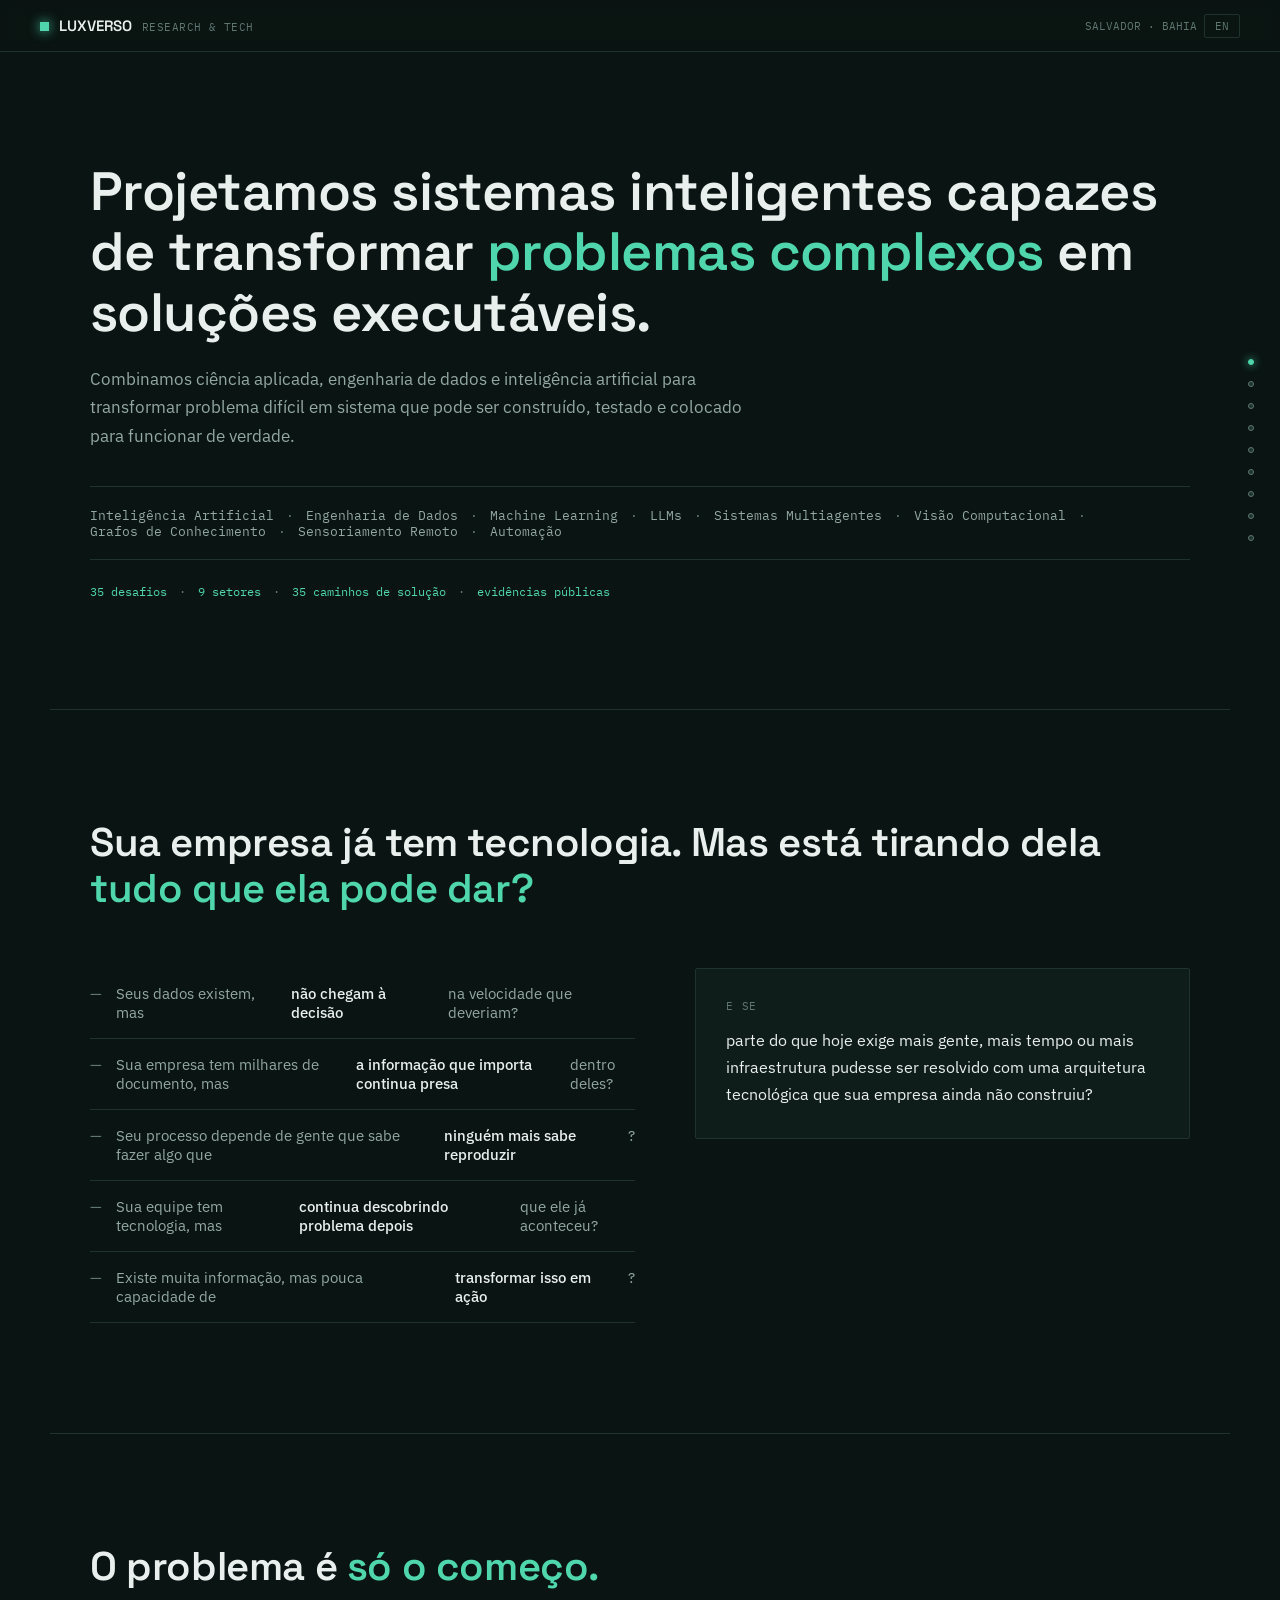
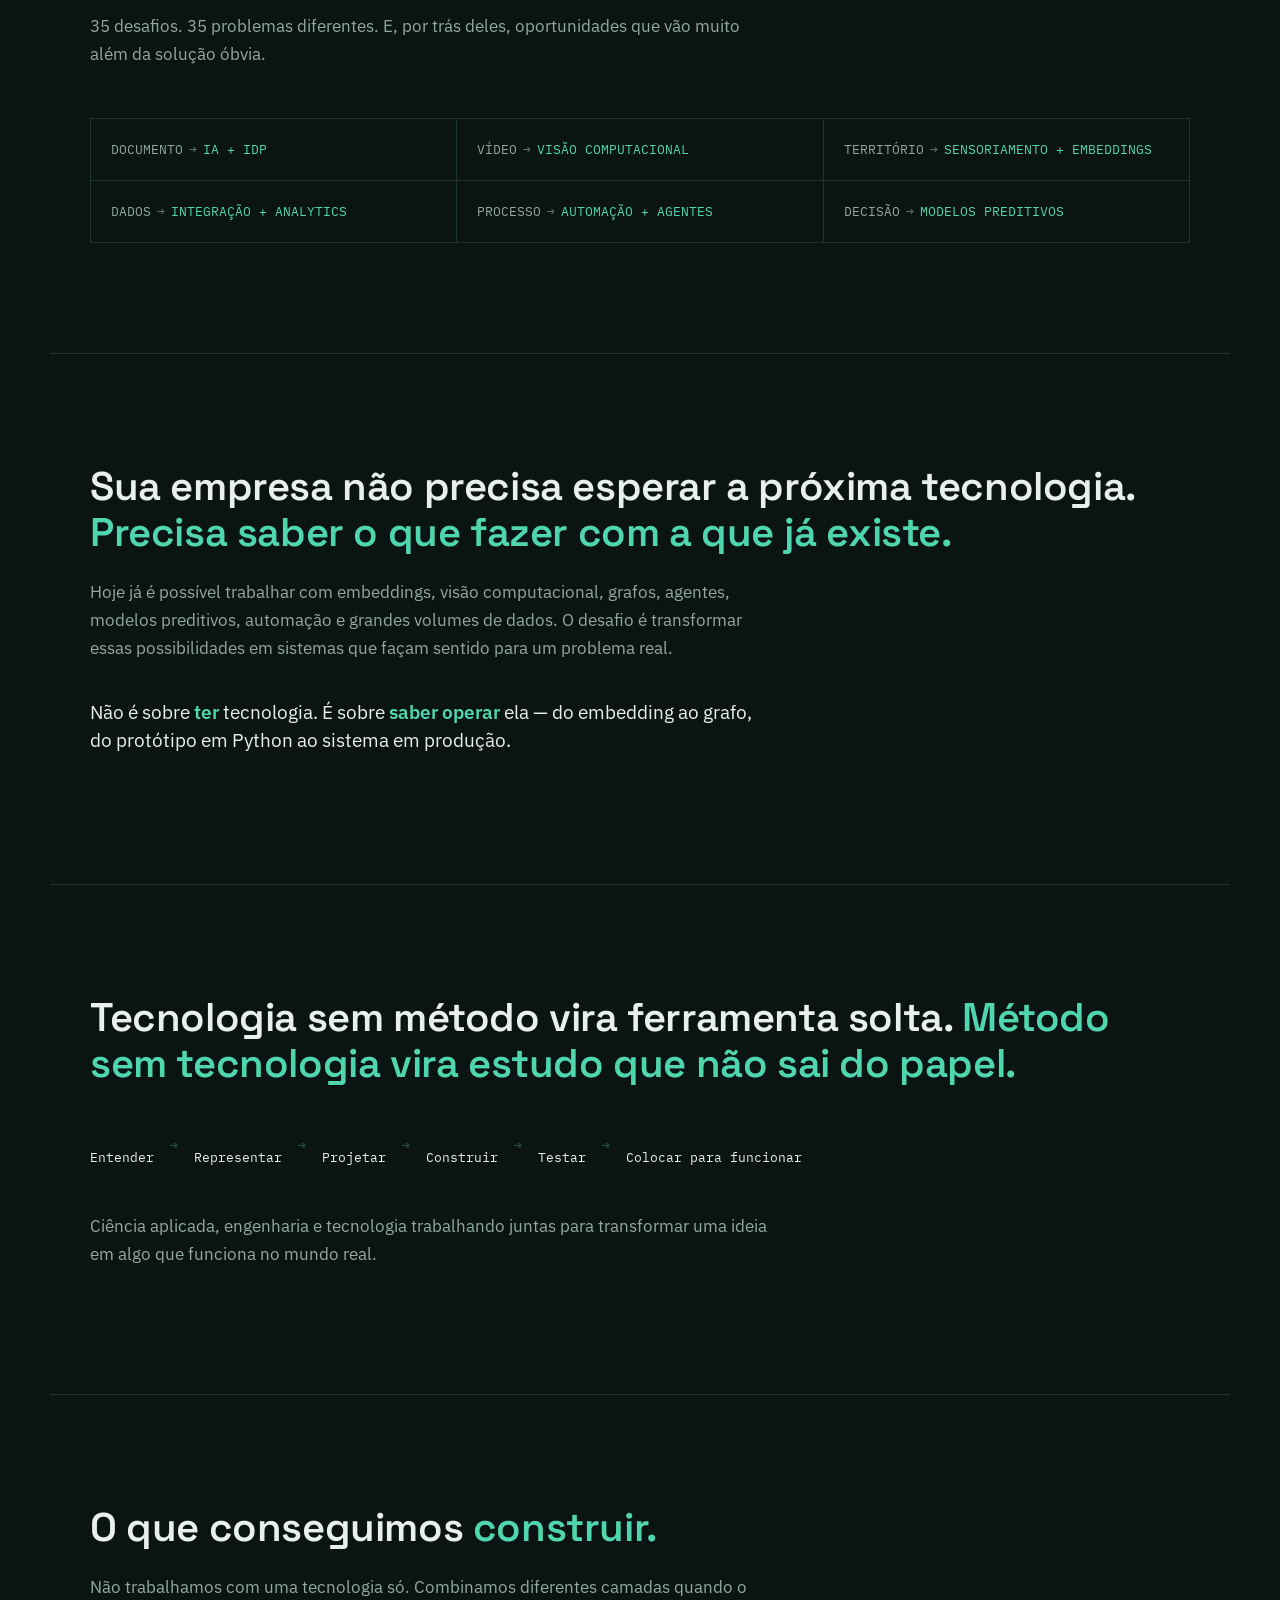
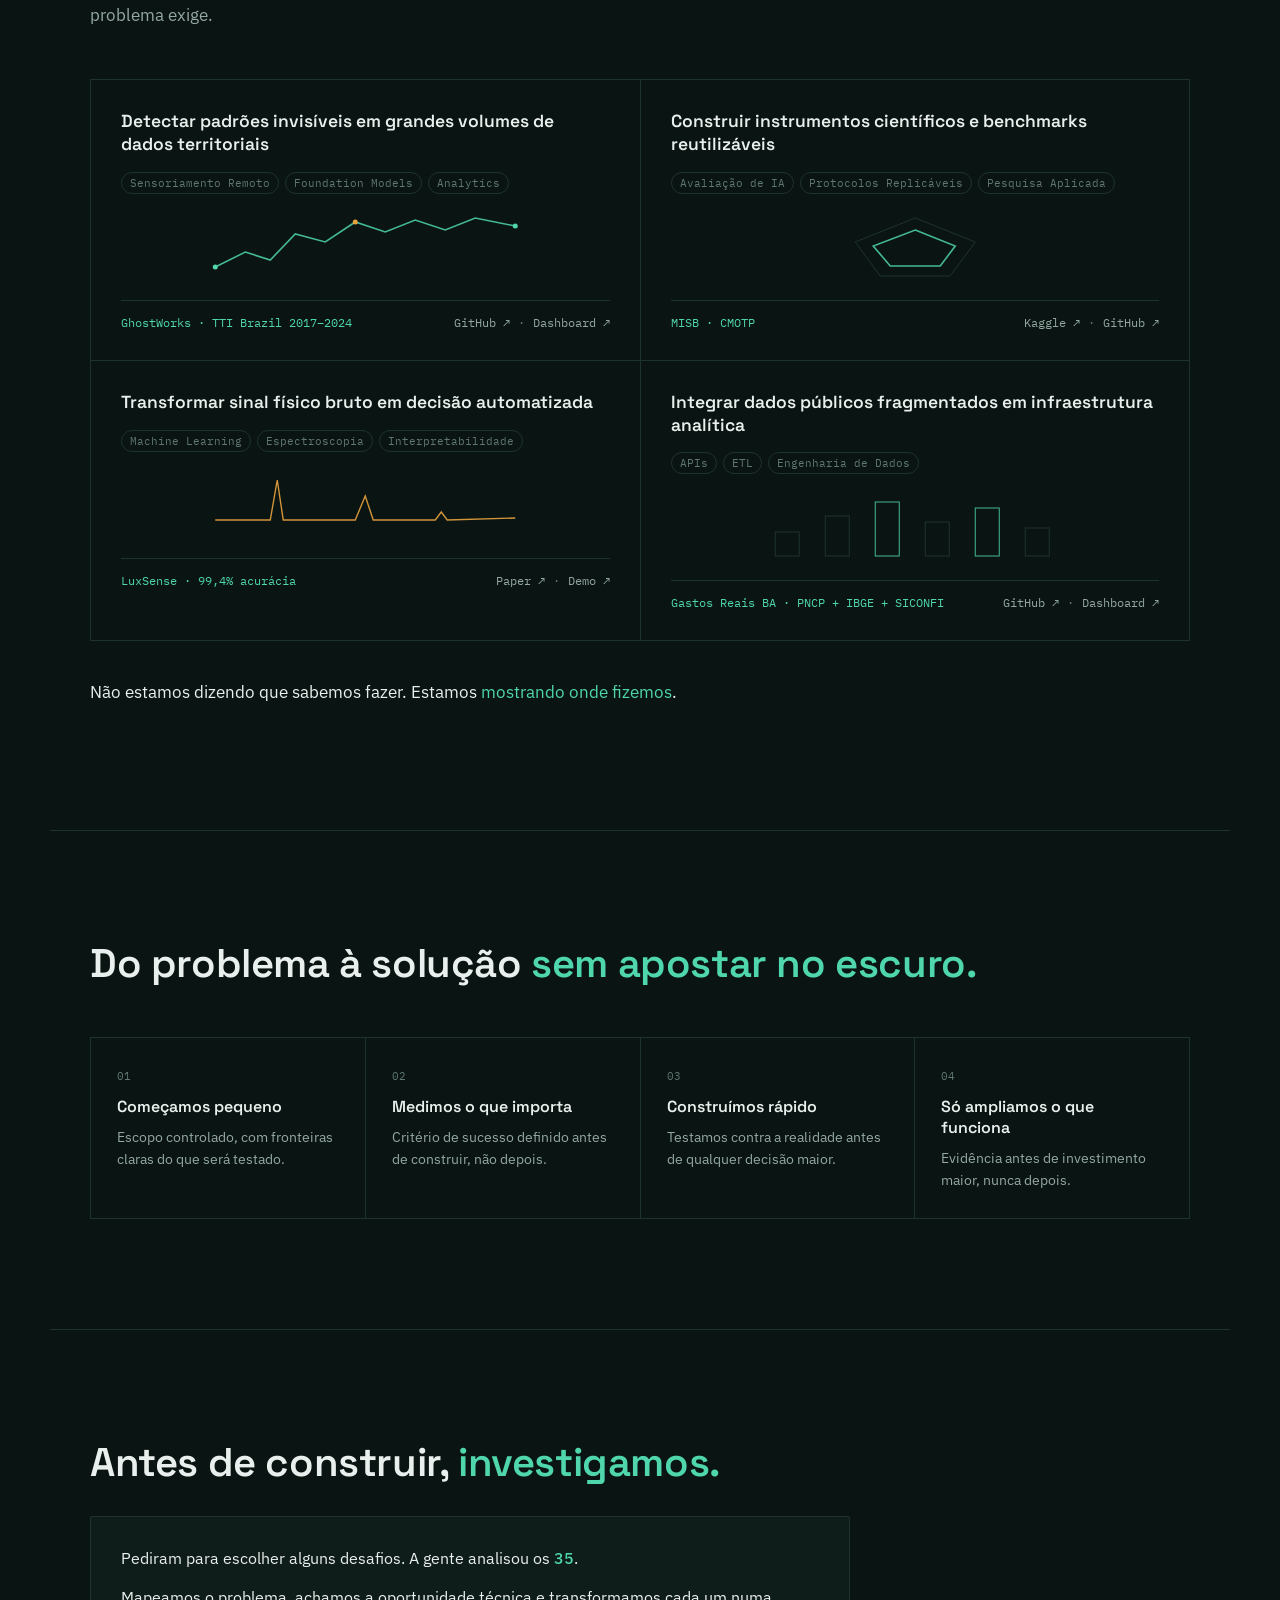
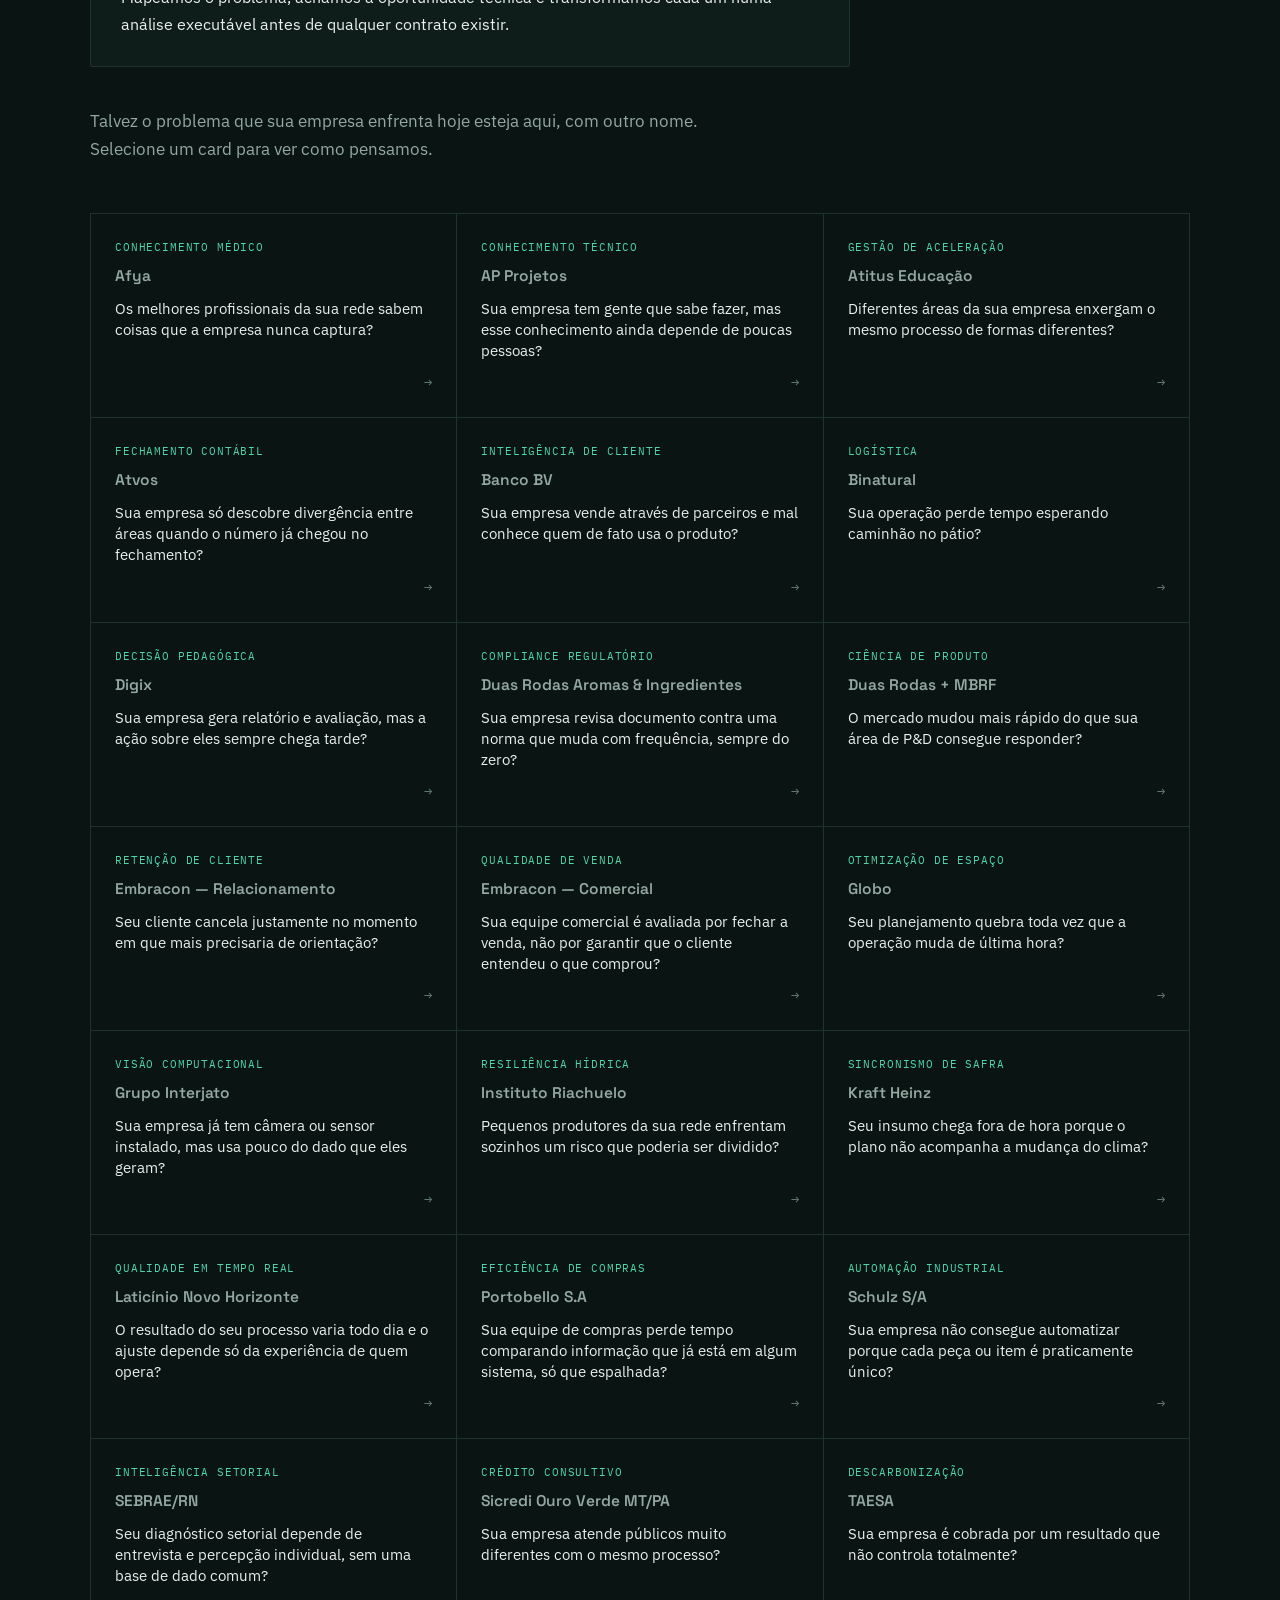
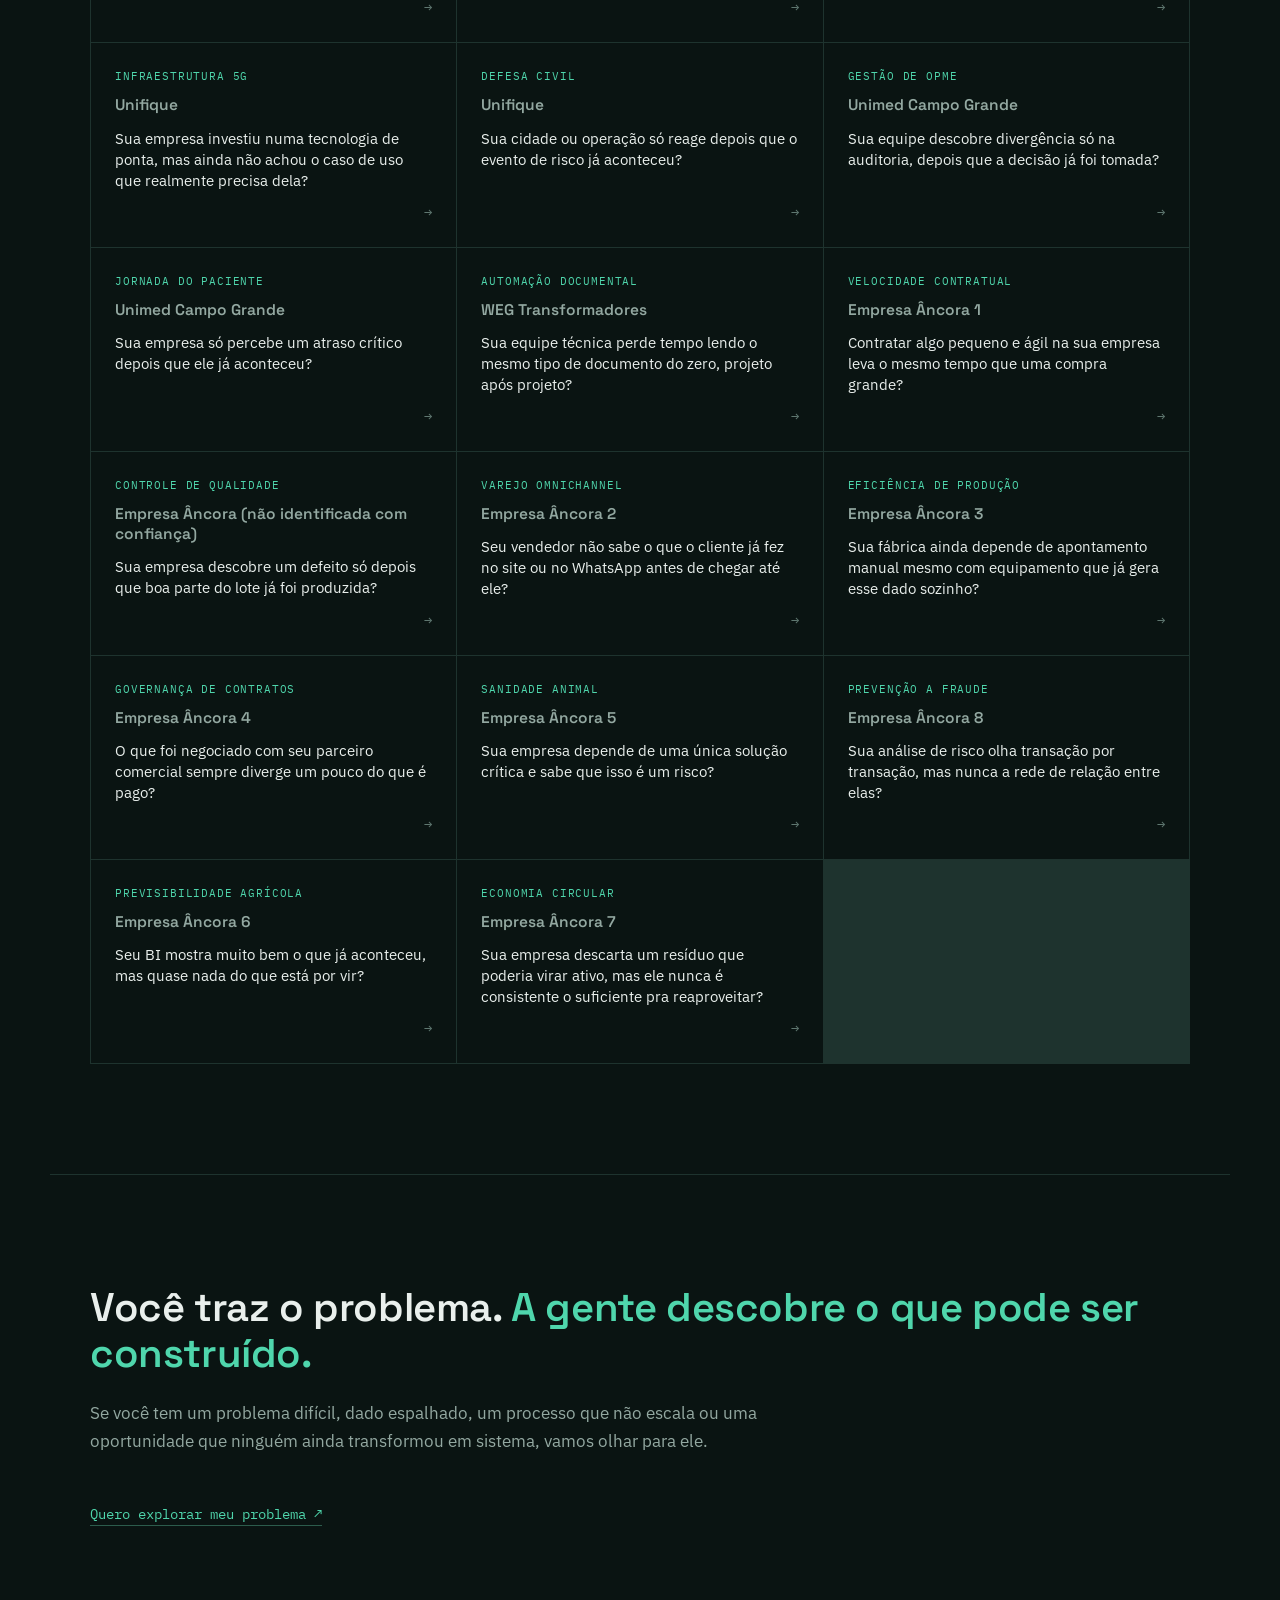
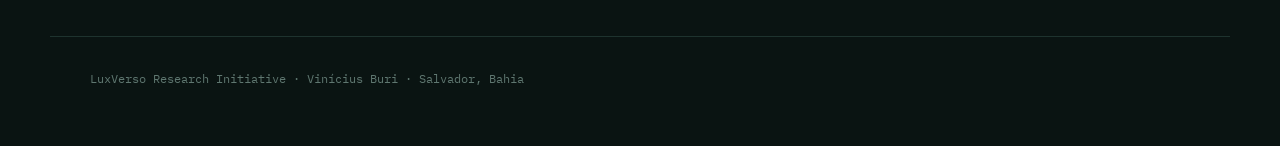
==== commit 49342cc9: "Add PT/EN language toggle with full translation (UI + 35 challenge cards)" ====
--- a/Desafio-Sebrae/index.html
+++ b/Desafio-Sebrae/index.html
@@ -194,6 +194,9 @@
   .cta-block{margin-top:50px; padding-top:36px; border-top:1px solid var(--line); display:flex; justify-content:space-between; align-items:center; flex-wrap:wrap; gap:16px;}
   .cta-block .cta-text{font-size:14px; color:var(--fg-dim); max-width:420px;}
   .cta-link{font-family:'IBM Plex Mono',monospace; font-size:13px; color:var(--signal); text-decoration:none; border-bottom:1px solid var(--signal-dim); padding-bottom:3px;}
+/* ---- LANG TOGGLE ---- */
+  .lang-toggle{cursor:pointer; border:1px solid var(--line); padding:4px 10px; border-radius:var(--radius); transition:border-color .15s, color .15s; user-select:none;}
+  .lang-toggle:hover{border-color:var(--signal); color:var(--fg);}
 </style>
 </head>
 <body>
@@ -204,7 +207,7 @@
     <span class="brand-name">LUXVERSO</span>
     <span class="brand-sub">RESEARCH &amp; TECH</span>
   </div>
-  <div class="topbar-right">SALVADOR · BAHIA</div>
+  <div class="topbar-right">SALVADOR · BAHIA <span class="lang-toggle" id="langToggle" title="Switch to English">EN</span></div>
 </header>
 
 <nav class="sidenav" id="sidenav">
@@ -1422,6 +1425,292 @@
   });
 }, {threshold:0.5});
 secs.forEach(s=>spy.observe(s));
+// ---- i18n ----
+const uiText = {
+  pt: {
+    topbarRight: "SALVADOR · BAHIA",
+    langLabel: "EN",
+    langTitle: "Switch to English",
+    navItems: ["01 Hero","02 Espelho","03 O padrão","04 O gap real","05 Método","06 Capacidades","07 Como reduzimos risco","08 35 desafios","09 Contato"],
+    heroH1: "Projetamos sistemas inteligentes capazes de transformar <em>problemas complexos</em> em soluções executáveis.",
+    heroLede: "Combinamos ciência aplicada, engenharia de dados e inteligência artificial para transformar problema difícil em sistema que pode ser construído, testado e colocado para funcionar de verdade.",
+    heroTech: ["Inteligência Artificial","Engenharia de Dados","Machine Learning","LLMs","Sistemas Multiagentes","Visão Computacional","Grafos de Conhecimento","Sensoriamento Remoto","Automação"],
+    heroStats: ["35 desafios","9 setores","35 caminhos de solução","evidências públicas"],
+    mirrorH2: "Sua empresa já tem tecnologia. Mas está tirando dela <em>tudo que ela pode dar?</em>",
+    mirrorCalloutTag: "E se",
+    mirrorCalloutP: "parte do que hoje exige mais gente, mais tempo e mais retrabalho pudesse ser resolvido com um sistema bem desenhado?",
+    mirrorItems: [
+      {before: "Seus dados existem, mas ", b: "não chegam à decisão", after: " na velocidade que deveriam?"},
+      {before: "Sua empresa tem milhares de documento, mas ", b: "a informação que importa continua presa", after: " dentro deles?"},
+      {before: "Seu processo depende de gente que sabe fazer algo que ", b: "ninguém mais sabe reproduzir", after: "?"},
+      {before: "Sua equipe tem tecnologia, mas ", b: "continua descobrindo problema depois", after: " que ele já aconteceu?"},
+      {before: "Existe muita informação, mas pouca capacidade de ", b: "transformar isso em ação", after: "?"}
+    ],
+    patternH2: "O problema é <em>só o começo.</em>",
+    patternLede: "35 desafios. 35 problemas diferentes. E, por trás deles, oportunidades que vão muito além da solução óbvia.",
+    patternItems: [
+      {from: "DOCUMENTO", to: "IA + IDP"},
+      {from: "VÍDEO", to: "VISÃO COMPUTACIONAL"},
+      {from: "TERRITÓRIO", to: "SENSORIAMENTO + EMBEDDINGS"},
+      {from: "DADOS", to: "INTEGRAÇÃO + ANALYTICS"},
+      {from: "PROCESSO", to: "AUTOMAÇÃO + AGENTES"},
+      {from: "DECISÃO", to: "MODELOS PREDITIVOS"}
+    ],
+    capgapH2: "Sua empresa não precisa esperar a próxima tecnologia. <em>Precisa saber o que fazer com a que já existe.</em>",
+    capgapLede: "Hoje já é possível trabalhar com embeddings, visão computacional, grafos, agentes, modelos preditivos, automação e grandes volumes de dados. O desafio é transformar essas possibilidades em sistemas que façam sentido para um problema real.",
+    capgapPunch: "Não é sobre <b>ter</b> tecnologia. É sobre <b>saber operar</b> ela — do embedding ao grafo, do protótipo em Python ao sistema em produção.",
+    methodH2: "Tecnologia sem método vira ferramenta solta. <em>Método sem tecnologia vira estudo que não sai do papel.</em>",
+    methodFlow: ["Entender","Representar","Projetar","Construir","Testar","Colocar para funcionar"],
+    methodLede: "Ciência aplicada, engenharia e tecnologia trabalhando juntas para transformar uma ideia em algo que funciona no mundo real.",
+    capsH2: "O que conseguimos <em>construir.</em>",
+    capsLede: "Não trabalhamos com uma tecnologia só. Combinamos diferentes camadas quando o problema exige.",
+    capCards: [
+      {title: "Detectar padrões invisíveis em grandes volumes de dados territoriais", how: ["Sensoriamento Remoto","Foundation Models","Analytics"], evidence: "GhostWorks · TTI Brazil 2017–2024"},
+      {title: "Construir instrumentos científicos e benchmarks reutilizáveis", how: ["Avaliação de IA","Protocolos Replicáveis","Pesquisa Aplicada"], evidence: "MISB · CMOTP"},
+      {title: "Transformar sinal físico bruto em decisão automatizada", how: ["Machine Learning","Espectroscopia","Interpretabilidade"], evidence: "LuxSense · 99,4% acurácia"},
+      {title: "Integrar dados públicos fragmentados em infraestrutura analítica", how: ["APIs","ETL","Engenharia de Dados"], evidence: "Gastos Reais BA · PNCP + IBGE + SICONFI"}
+    ],
+    capCloser: "Não estamos dizendo que sabemos fazer. Estamos <em style=\"color:var(--signal); font-style:normal;\">mostrando onde fizemos</em>.",
+    riskH2: "Do problema à solução <em>sem apostar no escuro.</em>",
+    riskCards: [
+      {h3: "Começamos pequeno", p: "Escopo controlado, com fronteiras claras do que será testado."},
+      {h3: "Medimos o que importa", p: "Critério de sucesso definido antes de construir, não depois."},
+      {h3: "Construímos rápido", p: "Testamos contra a realidade antes de qualquer decisão maior."},
+      {h3: "Só ampliamos o que funciona", p: "Evidência antes de investimento maior, nunca depois."}
+    ],
+    contextH2: "Antes de construir, <em>investigamos.</em>",
+    contextP1: "Pediram para escolher alguns desafios. A gente analisou os <span class=\"highlight\">35</span>.",
+    contextP2: "Mapeamos o problema, achamos a oportunidade técnica e transformamos cada um numa análise executável antes de qualquer contrato existir.",
+    contextLede: "Talvez o problema que sua empresa enfrenta hoje esteja aqui, com outro nome. Selecione um card para ver como pensamos.",
+    contactH2: "Você traz o problema. <em>A gente descobre o que pode ser construído.</em>",
+    contactLede: "Se você tem um problema difícil, dado espalhado, um processo que não escala ou uma oportunidade que ninguém ainda transformou em sistema, vamos olhar para ele.",
+    contactLink: "Quero explorar meu problema ↗",
+    footer: "LuxVerso Research Initiative · <a href=\"https://github.com/viniburilux\" target=\"_blank\" style=\"text-decoration:none;\">Vinícius Buri</a> · Salvador, Bahia",
+    backBtn: "← voltar",
+    ctaText: "Se esse problema soa familiar, vamos conversar.",
+    ctaLink: "Conversar sobre este problema ↗",
+    whatsappMsgTpl: (name) => `Olá, Vini! Li a análise do desafio da ${name} no LuxVerso e queria conversar sobre essa hipótese. Acho que minha empresa enfrenta um problema parecido.`,
+  },
+  en: {
+    topbarRight: "SALVADOR · BAHIA",
+    langLabel: "PT",
+    langTitle: "Switch to Portuguese",
+    navItems: ["01 Hero","02 Mirror","03 The Pattern","04 The Real Gap","05 Method","06 Capabilities","07 How We Reduce Risk","08 35 Challenges","09 Contact"],
+    heroH1: "We design intelligent systems capable of turning <em>complex problems</em> into executable solutions.",
+    heroLede: "We combine applied science, data engineering, and artificial intelligence to turn hard problems into systems that can be built, tested, and put to work in the real world.",
+    heroTech: ["Artificial Intelligence","Data Engineering","Machine Learning","LLMs","Multi-Agent Systems","Computer Vision","Knowledge Graphs","Remote Sensing","Automation"],
+    heroStats: ["35 challenges","9 sectors","35 solution paths","public evidence"],
+    mirrorH2: "Your company already has technology. But are you getting <em>everything it can deliver?</em>",
+    mirrorCalloutTag: "What if",
+    mirrorCalloutP: "part of what today demands more people, more time, and more rework could be solved with a well-designed system?",
+    mirrorItems: [
+      {before: "Your data exists, but ", b: "it does not reach the decision", after: " at the speed it should?"},
+      {before: "Your company has thousands of documents, but ", b: "the information that matters stays trapped", after: " inside them?"},
+      {before: "Your process depends on people who know how to do something that ", b: "no one else can reproduce", after: "?"},
+      {before: "Your team has technology, but ", b: "keeps discovering problems after", after: " they have already happened?"},
+      {before: "There is a lot of information, but little ability to ", b: "turn it into action", after: "?"}
+    ],
+    patternH2: "The problem is <em>just the beginning.</em>",
+    patternLede: "35 challenges. 35 different problems. And behind them, opportunities that go far beyond the obvious solution.",
+    patternItems: [
+      {from: "DOCUMENT", to: "AI + IDP"},
+      {from: "VIDEO", to: "COMPUTER VISION"},
+      {from: "TERRITORY", to: "REMOTE SENSING + EMBEDDINGS"},
+      {from: "DATA", to: "INTEGRATION + ANALYTICS"},
+      {from: "PROCESS", to: "AUTOMATION + AGENTS"},
+      {from: "DECISION", to: "PREDICTIVE MODELS"}
+    ],
+    capgapH2: "Your company does not need to wait for the next technology. <em>It needs to know what to do with the one it already has.</em>",
+    capgapLede: "It is already possible to work with embeddings, computer vision, graphs, agents, predictive models, automation, and large volumes of data. The challenge is turning these possibilities into systems that make sense for a real problem.",
+    capgapPunch: "It is not about <b>having</b> technology. It is about <b>knowing how to operate</b> it — from embedding to graph, from Python prototype to production system.",
+    methodH2: "Technology without method becomes a loose tool. <em>Method without technology becomes a study that never leaves the page.</em>",
+    methodFlow: ["Understand","Represent","Design","Build","Test","Put to work"],
+    methodLede: "Applied science, engineering, and technology working together to turn an idea into something that works in the real world.",
+    capsH2: "What we can <em>build.</em>",
+    capsLede: "We do not work with a single technology. We combine different layers when the problem demands it.",
+    capCards: [
+      {title: "Detect invisible patterns in large volumes of territorial data", how: ["Remote Sensing","Foundation Models","Analytics"], evidence: "GhostWorks · TTI Brazil 2017–2024"},
+      {title: "Build reusable scientific instruments and benchmarks", how: ["AI Evaluation","Replicable Protocols","Applied Research"], evidence: "MISB · CMOTP"},
+      {title: "Turn raw physical signal into automated decision", how: ["Machine Learning","Spectroscopy","Interpretability"], evidence: "LuxSense · 99.4% accuracy"},
+      {title: "Integrate fragmented public data into analytical infrastructure", how: ["APIs","ETL","Data Engineering"], evidence: "Gastos Reais BA · PNCP + IBGE + SICONFI"}
+    ],
+    capCloser: "We are not saying we know how. We are <em style=\"color:var(--signal); font-style:normal;\">showing where we did it</em>.",
+    riskH2: "From problem to solution <em>without betting in the dark.</em>",
+    riskCards: [
+      {h3: "We start small", p: "Controlled scope, with clear boundaries of what will be tested."},
+      {h3: "We measure what matters", p: "Success criteria defined before building, not after."},
+      {h3: "We build fast", p: "We test against reality before any major decision."},
+      {h3: "We only scale what works", p: "Evidence before bigger investment, never after."}
+    ],
+    contextH2: "Before building, <em>we investigate.</em>",
+    contextP1: "They asked us to pick a few challenges. We analyzed all <span class=\"highlight\">35</span>.",
+    contextP2: "We mapped the problem, found the technical opportunity, and turned each one into an executable analysis before any contract existed.",
+    contextLede: "Perhaps the problem your company faces today is here, under a different name. Select a card to see how we think.",
+    contactH2: "You bring the problem. <em>We figure out what can be built.</em>",
+    contactLede: "If you have a hard problem, scattered data, a process that does not scale, or an opportunity no one has yet turned into a system, let us look at it.",
+    contactLink: "I want to explore my problem ↗",
+    footer: "LuxVerso Research Initiative · <a href=\"https://github.com/viniburilux\" target=\"_blank\" style=\"text-decoration:none;\">Vinícius Buri</a> · Salvador, Bahia",
+    backBtn: "← back",
+    ctaText: "If this problem sounds familiar, let us talk.",
+    ctaLink: "Talk about this problem ↗",
+    whatsappMsgTpl: (name) => `Hi Vini! I read the analysis of the challenge from ${name} on LuxVerso and wanted to talk about this hypothesis. I think my company faces a similar problem.`,
+  }
+};
+
+const challengesEN = [{"etiqueta": "MEDICAL KNOWLEDGE", "pergunta": "Do the top professionals in your network know things the company never captures?", "reformulacao": "What if the problem isn't the lack of a communication channel, but that contributing yields no recognizable return?", "oCaso": "Afya delivers content and training to physicians but never built a return path: the knowledge physicians themselves hold doesn't return as something recognized by the platform. It's a one-way relationship disguised as engagement.", "oQueFizemos": "We created a circuit where a physician's contribution — a case, a practice, a clinical insight — is organized, indexed, and citable by other professionals, with visible and traceable recognition linked to the contributor.", "oQuePodeSerConstruido": "Defined value contribution → indexed knowledge → relationship map → traceable recognition", "oQueMuda": "Physicians see concrete returns when they contribute, increasing recurring participation. Afya gains an organized clinical knowledge base that no pure content competitor can quickly replicate.", "porQueImporta": "Transforms Afya from an educational content provider into the curator of a proprietary clinical knowledge network — an asset that depends on accumulated trust rather than a catalog, and is therefore hard to copy.", "riscos": ["Audience with extreme time scarcity, hard to engage in any new habit", "Uncurated user-generated content can compromise clinical quality", "Governance and compliance with CFM rules"], "porqueNos": ["We see the problem as the absence of return for contributors, not as a lack of channel — that changes what needs to be built first", "We know how to organize dispersed knowledge into a searchable, relational structure", "We measure real recurrence of behavior, not just self-reported satisfaction in surveys", "The same method has already been applied to other contexts of dispersed knowledge across many people"]}, {"etiqueta": "TECHNICAL KNOWLEDGE", "pergunta": "Does your company have people who know how to do the work, but that knowledge is still concentrated in a few individuals?", "reformulacao": "What if the bottleneck is not the number of documents to review, but that the quality standard has never been externalized from the reviewers' heads?", "oCaso": "Rework in document review happens because quality depends on each reviewer's tacit knowledge. When an experienced reviewer leaves or is absent, the review standard drops — the criteria were never documented, only practiced.", "oQueFizemos": "We captured, together with the most experienced reviewers, the criteria they apply in practice. We turned into clear rules what is an objective check, and kept as contextual support what requires judgment — returning to the reviewer only the points that truly need their attention.", "oQuePodeSerConstruido": "Mapped criterion → verifiable rule → contextual support → traceability", "oQueMuda": "Much of today's manual review becomes structured and traceable, without removing the engineer's final say. Quality stops depending on a specific person being available.", "porQueImporta": "It changes the business model: from a consultancy that depends on the talent of a few individuals to a consultancy with a company-owned quality standard — a necessary step to scale without inheriting the same turnover risk on every new project.", "riscos": ["The real standard may be more context-dependent than it first appears", "Senior reviewers may resist putting into writing a judgment that is currently only theirs"], "porqueNos": ["We recognize the problem is knowledge concentrated in people, not the slowness of the review process — this prevents building the wrong tool", "We can separate what is a technical criterion from what is a reviewer's personal style", "We compare any automation with real human judgment before trusting it", "The benefit stays with the company, not the individual: it remains valid even when the team changes"]}, {"etiqueta": "ACCELERATION MANAGEMENT", "pergunta": "Do different areas of your company view the same process differently?", "reformulacao": "What if the problem isn't lack of data, but the absence of a common scale for those who measure progress?", "oCaso": "Each area at Atitus measures a business's progress using its own scale because there is no shared stage model. Dashboards built on that basis produce a visually appealing funnel that is incoherent across observers.", "oQueFizemos": "Built, together with the involved areas, a minimal maturity-stage model accepted by all, and tested it against Atitus's historical trail data to confirm whether it truly separates businesses that progress from those that stall.", "oQuePodeSerConstruido": "Common stage model → validation with real historical data → model adjustment → lightweight integration between systems", "oQueMuda": "All areas start to view business progress by the same scale, enabling preventive intervention instead of late detection of stagnation.", "porQueImporta": "Turns Atitus from a provider of an entrepreneurship program into an institution capable of anticipating a business's success — a differentiator that attracts both students and investors interested in qualified deal flow.", "riscos": ["Departments may resist a common model that exposes their own area's weaknesses", "Progress history may be recorded inconsistently across systems", "Without executive support, cross-area integration tends to stall in governance disputes"], "porqueNos": ["We see the problem as the absence of a common data model between areas, not as a lack of a dashboard — this changes what needs to be solved first", "We treat the stage model as something to be validated with real data, not as a structure handed down by committee consensus", "We tested the model against Atitus's own historical data before making it an institutional standard", "We know how to design categories validated by evidence, not just by interdepartmental agreement"]}, {"etiqueta": "ACCOUNTING CLOSE", "pergunta": "Does your company only discover discrepancies between departments when the number has already reached the close?", "reformulacao": "What if the problem isn't the speed of posting, but the moment when the information is checked?", "oCaso": "Different departments feed the same accounting provision, each recording and interpreting information in its own way. That divergence only appears late, during the manual check before posting — when it's already costly to correct.", "oQueFizemos": "Built a validation layer that checks source information — contracts, measurements, invoices — against rules defined with the accounting team, flagging divergences before posting rather than during the final review.", "oQuePodeSerConstruido": "Source document → consistency rule → risk score → integration with SAP", "oQueMuda": "Interdepartmental divergence is captured before posting, not during the rush of the close. Review time falls and the reliability of accounting information rises.", "porQueImporta": "It shifts the controller role from reactive checking to preventive governance of financial data — a capability that becomes more critical as the company grows in operational complexity.", "riscos": ["Legacy systems and SAP customizations may hinder standard automation", "Accounting teams may resist due to a perceived loss of control", "If the source is already inconsistent, automation only accelerates the propagation of the error"], "porqueNos": ["We see the problem as a lack of trust between departments before posting, not as slowness — that changes what the system needs to validate", "We treat accounting automation with the same audit rigor expected of a human, preserving traceability", "We measure where the largest interdepartmental divergences are today, using real data, before proposing any automation", "The system flags exceptions, it doesn't decide on its own — essential in a critical accounting process"]}, {"etiqueta": "CUSTOMER INTELLIGENCE", "pergunta": "Does your company sell through partners and barely know who actually uses the product?", "reformulacao": "What if the issue isn't a lack of app or technology, but the absence of a direct relationship with the person who decides to buy?", "oCaso": "In the B2B2C model, BV optimized for channel efficiency — the partners — not for the relationship with the end customer. Any attempt at personalization is blocked by the lack of the bank's own rich behavioral data about who actually uses the credit.", "oQueFizemos": "Consolidated the behavioral signals the bank already holds directly, even when fragmented, and used them to detect the right moment to offer the right product — without having to reformulate the relationship with channel partners.", "oQuePodeSerConstruido": "Consolidated behavioral data → propensity model → lifecycle personalization → lightweight legacy integration", "oQueMuda": "The bank can anticipate the right moment to offer the right product even with fragmented data, increasing products per customer without requiring a complete overhaul of the customer journey.", "porQueImporta": "Enables BV to compete with neobanks on personalization while retaining the scale efficiency of the B2B2C model — combining the best of both approaches instead of choosing between them.", "riscos": ["Legacy systems may limit the granularity of data available in a timely manner", "Enriching the customer profile with partner data requires a clear legal basis under LGPD", "Partners may resist initiatives that bring the bank closer to the end customer"], "porqueNos": ["We view the problem as a structural dependency on third parties to know the customer, not as a missing app — that pinpoints where the real value is", "We know how to build predictive models from fragmented and incomplete data without waiting for an ideal dataset", "We measure real incremental gain within a short window; we don't promise a perfect long-term journey", "We design the solution to coexist with legacy systems via lightweight integration, not to replace them"]}, {"etiqueta": "LOGISTICS", "pergunta": "Does your operation waste time waiting for trucks in the yard?", "reformulacao": "What if the problem isn't the size of the yard, but the timing of when information is checked?", "oCaso": "Trucks queue because document validation and registration are only done once they're already in the yard. It's a manual, real-time process resolving issues that could have been addressed before arrival.", "oQueFizemos": "A pre-validation layer that confirms registration, documents and truck scheduling before physical arrival, turning the yard from a checking post into a confirmation post — the driver arrives already cleared.", "oQuePodeSerConstruido": "Digital registration → intelligent scheduling → automated checking → real-time status", "oQueMuda": "Dwell time in the yard drops because the slowest step is resolved before the truck arrives. Binatural gains capacity to handle higher volume without expanding physical area.", "porQueImporta": "It turns the yard from a fixed physical bottleneck into elastic capacity: Binatural can absorb volume growth without investing in more land or infrastructure.", "riscos": ["Drivers may view pre-scheduling as extra bureaucracy, reducing adoption", "Incomplete or outdated registration compromises automatic validation", "The solution depends on stable connectivity inside the yard"], "porqueNos": ["We view the problem as an information-sequence issue, not a lack of space — that changes where the solution must act", "We observe the real manual process to uncover the true constraints, not just the written rules", "We work within tight budgets, prioritizing interventions that deliver fastest gains rather than a full solution at once", "The model, once working in one unit, replicates to others without needing to be rebuilt from scratch"]}, {"etiqueta": "PEDAGOGICAL DECISION", "pergunta": "Does your company generate reports and evaluations, but action on them always arrives too late?", "reformulacao": "What if the problem isn't lack of data, but the distance between the result and the person who needs to act on it?", "oCaso": "Application, consolidation, analysis and pedagogical planning remain disconnected in Digix's workflow. Performance data exists, but it doesn't automatically flow to classroom decision-makers — and when it does, it's often already historical.", "oQueFizemos": "Automatically organize results by skill, class and period, and deliver to each profile — network manager, school principal, coordinator — only the view they need to act, without relying on manual consolidation.", "oQuePodeSerConstruido": "Consolidation by skill and class → digitization when necessary → prioritized view of gaps → segmented delivery by profile", "oQueMuda": "The time between an assessment result and a pedagogical decision is measurably reduced, because each management level receives exactly the information it needs at the right moment.", "porQueImporta": "Positions Digix as an evidence-based public policy partner, not just a software vendor — a strategic asset in public education contracts.", "riscos": ["Failure to anonymize or control access to a minor's data creates serious legal risk", "A dashboard only generates value if it actually changes classroom practice", "Incorrect mapping of question to skill compromises the entire decision chain"], "porqueNos": ["We see the problem as a disconnect between assessment and action, not simply lack of digitization — which changes what must be solved first", "We treat minor data privacy as a design constraint from the start, not as a compliance layer applied at the end", "We validate the question-to-skill mapping against human experts before trusting it at scale", "The traceability infrastructure built here is reusable across other educational products"]}, {"etiqueta": "REGULATORY COMPLIANCE", "pergunta": "Does your company review documents against a standard that changes frequently, always starting from scratch?", "reformulacao": "What if the problem isn't review volume but the absence of a stable translation between the standard and day-to-day practice?", "oCaso": "Labeling legislation (RDC 429/2020, IN 75/2020) changes frequently and allows interpretation. Without a layer that translates the standard into stable operational rules, each label is reviewed from scratch — and at high volume errors become statistically inevitable.", "oQueFizemos": "Worked with the regulatory team to translate the current standard into verifiable, versioned rules, applied them to the existing formulations database, and designed from the outset the update process for those rules when the standard changes.", "oQuePodeSerConstruido": "Standard encoded as rules → automatic checking → update process → ERP integration", "oQueMuda": "Label approval time decreases and non-compliance rate falls, because checking no longer depends exclusively on whoever is available at the moment.", "porQueImporta": "Transforms regulatory compliance from a reactive cost center into a competitive speed capability — accelerating time-to-market with regulatory assurance is a direct advantage in a market of volatile trends.", "riscos": ["An outdated rules engine creates a false sense of security, worse than having no automation", "The final compliance decision must remain with a qualified human", "Inconsistency in the formulations database propagates into automatic checking"], "porqueNos": ["We see the problem as a lack of translation between a living standard and operational practice, not as slow review", "We treat compliance as a living process, with update procedures for every regulatory change, not a one‑off deliverable", "We prioritize verifiable rules over pure generative AI, given the risk of error in a regulatory context", "We measure agreement between automatic checking and human review before promising any reduction in rework"]}, {"etiqueta": "PRODUCT SCIENCE", "pergunta": "Has the market shifted faster than your R&D can respond?", "reformulacao": "What if the problem isn't a lack of ideas, but the absence of objective criteria to decide quickly what to test first?", "oCaso": "Unlike other cases, this is not a data or process problem — it's applied science under the pressure of a market window. Whoever solves the science first captures the functional-ingredient category for this audience.", "oQueFizemos": "Acted as a scientific-analytical support layer around the company's R&D core or research partners, with objective success metrics defined before lab tests, not after.", "oQuePodeSerConstruido": "Candidate screening by evidence → success metric defined before testing → statistical modeling → consumer behavior tracking", "oQueMuda": "The company enters lab tests with candidates prioritized by evidence and with success criteria already defined, instead of reacting opportunistically to the trend.", "porQueImporta": "Positions the company as a scientific pioneer in a new functional-nutrition category, with an entry barrier based on evidence and patents — more defensible than trend-driven marketing.", "riscos": ["Poorly substantiated efficacy claims create serious regulatory and reputational risk", "The GLP-1 phenomenon may evolve faster than the ingredient development cycle", "An ingredient effective in the lab may not withstand industrial thermal processing"], "porqueNos": ["We see the problem as science under market pressure, not trend formulation — this changes the required standard of evidence", "We set objective efficacy metrics before tests, not after, separating scientific validation from opportunistic marketing", "We know how to balance market speed with scientific rigor, without sacrificing either", "We treat industrial scalability as a validation criterion from the lab stage, not as a problem to solve later"]}, {"etiqueta": "CUSTOMER RETENTION", "pergunta": "Does your customer cancel precisely at the moment when they most need guidance?", "reformulacao": "What if the problem isn't contact volume, but that communication doesn't match the customer's real journey timing?", "oCaso": "The consórcio is a product of sparse, unpredictable events — contemplação, lance, reajuste. But communication is handled as a generic, constant stream, so the customer receives noise when they don't need it and silence when they most need guidance.", "oQueFizemos": "Replaced the fixed-calendar communication cadence with triggers based on real journey events — contemplação, lance, reajuste — using language adapted to each customer's level of financial understanding.", "oQuePodeSerConstruido": "Real journey event mapped → risk signal identified → event-driven cadence → language adapted to the customer", "oQueMuda": "Communication now arrives when the customer actually needs it, reducing cancellations in the critical period without increasing contact volume.", "porQueImporta": "Turns relationship/compliance communication into an active retention tool — reduces the cost of reversing cancellations and raises NPS without changing the financial product itself.", "riscos": ["Any behavioral segmentation of customers requires a legal basis and transparency under LGPD", "If poorly calibrated, the system can increase rather than reduce perceived noise", "If the event is not recorded consistently, the trigger loses precision"], "porqueNos": ["We see the problem as a lack of synchronization between communication and the real journey, not as insufficient contact volume", "We treat the cancellation-risk model as something to validate with historical data, not as a ready-made assumption", "We compare a group using the new cadence against a control group without it before any scaling", "The event-driven communication model is generalizable to other long-cycle financial products"]}, {"etiqueta": "SALES QUALITY", "pergunta": "Is your sales team evaluated on closing the sale, not on ensuring the customer understood what they bought?", "reformulacao": "What if early churn wasn't due to lack of training, but due to what the company measures as sales success?", "oCaso": "The commercial success metric today is closing the sale, not ensuring the customer understands what they're contracting. The salesperson's incentives are structurally misaligned with long-term retention.", "oQueFizemos": "Introduced a real-understanding verification mechanism at close of sale — adaptive questions that confirm comprehension rather than a formal acceptance — with an auditable record of what was confirmed.", "oQuePodeSerConstruido": "Sale-cancellation correlation → adaptive understanding verification → auditable record → pilot deployment in the funnel", "oQueMuda": "Early churn falls because customers enter contracts with real understanding, not just formal acceptance — and the company obtains a risk signal at sale, not only afterward.", "porQueImporta": "Turns the salesperson from a deal-closer into a financial decision consultant — reduces downstream retention costs and increases perceived brand value from first contact.", "riscos": ["Salespeople under quota pressure may try to bypass the understanding verification", "A poorly designed mechanism may create unanticipated evidentiary burdens for the company", "Superficial verification (checkbox-style) won't solve the underlying problem"], "porqueNos": ["We see the problem as an incentive misalignment between conversion and real retention, not as lack of training", "We measure the correlation between the verification mechanism and churn reduction with real data, not as a UX best-practice claim", "We designed the mechanism to distinguish genuine understanding from automatic agreement, with defensible evidentiary value", "The signal generated here feeds the churn-risk model from the Relationship challenge, closing the loop between sale and retention"]}, {"etiqueta": "SPACE OPTIMIZATION", "pergunta": "Does your planning fall apart every time operations change at the last minute?", "reformulacao": "What if the problem isn't a shortage of space, but a process designed for a scenario that never remains static?", "oCaso": "Each change in the production plan forces a complete manual re-planning of the warehouse, instead of an incremental adjustment — because the space allocation process was never designed to operate under constant change.", "oQueFizemos": "Formalized the real allocation constraints — material type, lead time, production priority — from observation of the current manual process, and built an automated allocation algorithm that responds to change in minutes, not hours.", "oQuePodeSerConstruido": "Real constraint captured → allocation algorithm → integration with production management → calibration with historical data", "oQueMuda": "Warehouse replanning, which today takes hours, becomes minutes — increasing effective utilization rate without expanding the physical footprint.", "porQueImporta": "Frees the creative capacity of scenography and art teams from logistical constraints, enabling higher production volume without investing in physical expansion.", "riscos": ["Poorly captured allocation constraint optimizes the wrong thing", "Teams who currently perform this manual adjustment may resist the change", "Integration with legacy production management system in real time"], "porqueNos": ["We see the problem as an incompatibility between static planning and dynamic operation, not as lack of organization", "We know how to formalize the real constraint extracted from observing the manual process, not just the documented rule", "We validate the algorithm against a real historical replanning case before promising time savings", "The same type of optimization with real constraints is transferable to other resources beyond physical space"]}, {"etiqueta": "COMPUTER VISION", "pergunta": "Does your company already have cameras or sensors installed but make little use of the data they generate?", "reformulacao": "What if the problem isn't lack of equipment, but that nobody interprets that data in real time?", "oCaso": "The company has already invested in cameras and connectivity. Today the video is only watched after something has already happened. The equipment is there, underutilized — what's missing isn't the camera, it's the layer that turns images into information.", "oQueFizemos": "Computer vision modules running on the existing infrastructure, recognizing the events that matter for each client (school, hospital, mobility) and delivering that signal directly to the management systems they already use.", "oQuePodeSerConstruido": "Legacy hardware diagnosis → computer vision module → edge processing → connection with management system", "oQueMuda": "The existing infrastructure begins to produce useful information without replacing equipment. Interjato stops selling cameras and starts selling the intelligence that runs on top of them.", "porQueImporta": "It takes the company out of the hardware price fight and places it in a higher-margin market, with an advantage based on data and algorithms — harder to copy than a catalog of equipment.", "riscos": ["Installed cameras may have resolution or placement that limit what can be detected", "Monitoring in schools and hospitals requires extra care with image data and LGPD", "A false alarm has high cost in both directions: either missing a real event or generating too many false alerts"], "porqueNos": ["We view this as infrastructure missing an intelligence layer, not as lack of cameras — that changes what the solution needs to deliver", "We first measure the real limits of the equipment already installed, before promising any accuracy rate", "We treat false alerts and missed events as central to the decision, not as a technical detail", "What we validated in one sector was designed to adapt to others without starting from scratch"]}, {"etiqueta": "RESILIÊNCIA HÍDRICA", "pergunta": "Do small producers in your network bear alone a risk that could be shared?", "reformulacao": "What if the problem isn't lack of individual effort, but the absence of shared infrastructure that reduces that risk for everyone?", "oCaso": "Without shared water reuse infrastructure and mechanization, each farmer in Seridó/RN individually bears a structural risk — drought — that could be absorbed collectively. To be technically honest: the core solution is applied hydrology and agronomy, not software engineering.", "oQueFizemos": "Measured, using remote sensing, productivity and water stress before and after introduction of water reuse technology and mechanization — implemented by technical partners — isolating the real effect of the technology from natural climate variation between harvests.", "oQuePodeSerConstruido": "Geospatial baseline → inter-harvest monitoring → statistical isolation of effect → technical execution with partner", "oQueMuda": "It becomes proven, through real measurement, whether productivity gains come from the technology or from a favorable rainfall year — the difference between an isolated success and a replicable model.", "porQueImporta": "It transforms an area of chronic climate risk into a resilient, replicable productive system — a social impact model that generates measurable income, not just an institutional communications metric.", "riscos": ["Adoption without visible local evidence of results", "Economic scalability of water infrastructure in other regions", "Dependence on external technical partnership for execution of the technology itself"], "porqueNos": ["We see the problem as missing shared infrastructure, not lack of producer effort", "We have expertise in remote sensing to measure real productivity over time, not just reports", "We know how to design measurement that separates technology effect from climate effect — the difference between a case study and evidence", "The method is the same applied in other Brazilian territories, replicable beyond Seridó/RN"]}, {"etiqueta": "HARVEST SYNCHRONIZATION", "pergunta": "Does your input arrive at the wrong time because the plan doesn't keep up with changing weather?", "reformulacao": "What if the problem isn't lack of weather forecasting, but a plan that's only revised at formal calendar milestones?", "oCaso": "The planting plan is fixed in an environment that changes constantly. Rain and temperature vary, planting shifts, and field input demand changes — but the original plan doesn't update, causing excess stock or shortages.", "oQueFizemos": "Continuously revise the input delivery plan by cross-referencing weather data, plant growth stage reported by field technicians, and the industrial schedule, anticipating required adjustments at least one week in advance.", "oQuePodeSerConstruido": "Weather and field integration → advance recommendations → simple field reporting → plan vs execution comparison", "oQueMuda": "The divergence between available inputs and the crop's actual needs decreases, because the plan updates alongside the weather, not only at the start of the season.", "porQueImporta": "Transforms planning from logistics hostage to the weather into a full industrial capacity advantage — direct margin gain per ton processed, replicable to other crops in the portfolio.", "riscos": ["The model depends on disciplined field recording, which can fail under harvest pressure", "Regional climate models may not capture sufficient local variation for one-week decisions", "Field technicians may resist changing manual reporting routines"], "porqueNos": ["We first measured the actual divergence between plan and execution in past seasons before promising any advance-forecasting accuracy", "We validated the model with real data from the current season itself, not with generic climate forecasts", "The differentiation lies in empirical evidence of synchronization, not in abstract model sophistication"]}, {"etiqueta": "REAL-TIME QUALITY", "pergunta": "Does your process result vary daily and do adjustments depend solely on the operator's experience?", "reformulacao": "What if the problem isn't lack of operator skill, but the absence of an objective measurement that captures raw-material variation?", "oCaso": "The cheesemaking plant runs a fixed recipe, but the raw material varies daily in composition. Lack of instrumentation forces reliance on the judgment of an experienced operator — always reactive, never preventive.", "oQueFizemos": "We organized historical data on milk composition, recipe adjustments and yields; trained a model that recommends adjustments based on input characteristics; and compared the model's recommendations with the actual decisions made by key operators.", "oQuePodeSerConstruido": "Structured history → recommendation model → comparison with real decisions → sensor prioritized by return", "oQueMuda": "Dependence on individual operator judgment falls, and it becomes clear which sensor truly justifies investment before any full-line automation.", "porQueImporta": "Turns the dairy from an operation dependent on a key operator into a standardized, scalable process — reducing the continuity risk that exists today when that operator leaves.", "riscos": ["Cost of a specialized sensor may not be justified at small production scale", "Experienced operators may resist formalizing the personal know-how that gives them an advantage", "Quality of sensor data in a real production environment (dirt, temperature, steam)"], "porqueNos": ["We view the problem as lack of instrumentation, not lack of operator skill", "We validated the milk-yield correlation with the cheesemaking plant's own data before promising full automation", "Our differentiation is proving the correlation, not selling a generic sensor"]}, {"etiqueta": "PURCHASING EFFICIENCY", "pergunta": "Does your procurement team waste time comparing information that already exists in some system but is scattered?", "reformulacao": "What if the issue isn't lack of automation, but that the central ERP and the satellite systems don't communicate?", "oCaso": "Complex tax and logistics decisions are stuck in manual analysis because information isn't unified between the central ERP (Oracle EBS) and satellite systems (Coupa) — the buyer spends time reconciling data the systems already hold but don't connect.", "oQueFizemos": "Automated quotation and tax/logistics comparison as a native layer in the central ERP, first mapping where time is actually spent today: price, tax analysis across regimes, or logistics cost.", "oQuePodeSerConstruido": "Mapping of the real bottleneck → automated quotation engine → respect for existing approval limits → native integration into the ERP", "oQueMuda": "Requisition lead time decreases and the manual workload of the procurement team is reduced, with Portobello's reference targets of 20% lead-time reduction and 80% automation of raw-material orders.", "porQueImporta": "Reduces dependence on manual buyer judgment for complex tax and logistics decisions, freeing the team for higher-value work and lowering the risk of fiscal errors.", "riscos": ["Compliance with LGPD and with already established approval limits", "Risk of creating another satellite system if the integration is not truly native", "Tax complexity may exceed what deterministic rules can cover"], "porqueNos": ["We mapped the actual tax and logistics decision logic of experienced buyers before automating any purchase trigger", "We deliver native automation to the central ERP, avoiding adding another layer on top of existing fragmentation", "Our differentiation is resolving fragmentation, not adding another system to it"]}, {"etiqueta": "INDUSTRIAL AUTOMATION", "pergunta": "Is your company unable to automate because each part or item is practically unique?", "reformulacao": "What if the problem isn't a lack of robots, but that traditional automation doesn't handle high variability well?", "oCaso": "Finishing of cast parts is hazardous manual work with a growing labor shortage. Conventional robotization is unfeasible due to per-part programming and fixturing costs — the issue is not lack of robots, but that rigid automation cannot cope with extreme variability. Technical honesty: the core here is mechanical engineering and industrial automation; the data contribution is complementary.", "oQueFizemos": "Used computer vision to automatically identify the part and the required finishing pattern, feeding a non-conventional cutting technology (laser or precision wire cutting/EDM), without requiring fixtures or per-item programming.", "oQuePodeSerConstruido": "Geometric pattern characterized → computer vision → mold optimization → physical execution with partner", "oQueMuda": "The need for per-part programming decreases, making the automation of finishing economically viable where it is currently unaffordable due to per-item fixturing costs.", "porQueImporta": "Reduces operational-continuity risk in the face of a structural labor shortage for hazardous roles, and frees talent for higher-value activities — a structural advantage against the sector's demographic challenge.", "riscos": ["Technologies such as laser and precision wire cutting may not yet be mature for true industrial volumes", "High initial cost even without the jigs that conventional automation would require", "Operational safety of non-conventional cutting technologies within an existing factory environment"], "porqueNos": ["We tested against a representative sample of the real mix variability, not just the easiest cases", "Credibility comes from showing the real limits of the technology, not only its successes", "We deliver the recognition foundation that enables physical automation, keeping physical execution with a specialized partner"]}, {"etiqueta": "SECTORAL INTELLIGENCE", "pergunta": "Does your sector diagnosis depend on interviews and individual perception, without a shared database?", "reformulacao": "What if the problem isn't lack of diagnosis but the absence of a structure that turns perception into evidence?", "oCaso": "Today's sector diagnosis relies on interviews and individual perception, which makes it difficult to spot recurring patterns among companies in the same value chain and limits the formulation of technical challenges that truly attract appropriate solutions.", "oQueFizemos": "We built a relationship graph linking sector, company, bottleneck, solution type and maturity, extracted from existing sources, to identify convergence among companies with similar characteristics — while preserving individual confidentiality constraints.", "oQuePodeSerConstruido": "Sector-company-bottleneck relationship graph → extraction and normalization → convergence detection → validation with specialists", "oQueMuda": "The time to structure a new challenge cycle falls, and prioritization is based on real data patterns rather than solely on qualitative perception.", "porQueImporta": "Transforms SEBRAE/RN from an organizer of one-off diagnoses into a curator of continuous sectoral intelligence — an asset that attracts investment and engagement on an ongoing basis, not just per isolated cycle.", "riscos": ["Aggregating value-chain data without violating companies' individual confidentiality", "Low initial uptake from companies in sharing data, even in aggregated form", "Collected data may fail to capture the true sectoral bottleneck"], "porqueNos": ["We designed the data architecture assuming the constraint of not merging individual-level data", "We tested whether aggregated patterns still produce sufficient evidence of return to engage a new partner", "Our differentiation is respecting confidentiality by design, which is essential to secure buy-in from the value chain"]}, {"etiqueta": "CONSULTATIVE CREDIT", "pergunta": "Does your company serve very different customer groups with the same process?", "reformulacao": "What if the problem isn't bureaucracy, but treating as identical what in practice requires two different paths?", "oCaso": "The personal credit (PF) journey is currently the cooperative's second-largest source of NPS detractors, worsened by fragmented portals and excessive approval authority levels. The issue is not lack of data, but applying the same flow to income subsegments that are very different.", "oQueFizemos": "Built a credit scoring model to reduce approval levels for Retail/Middle Income, and a decision-support tool that augments — without replacing — the Relationship Manager acting as consultant for High Income, treating the two as distinct problems.", "oQuePodeSerConstruido": "Credit scoring for Retail → decision support for High Income → measurement by subsegment → respect for the existing credit policy", "oQueMuda": "Approval time falls and contribution margin rises, with each subsegment receiving the solution it actually needs — automation for one, consultative support for the other.", "porQueImporta": "Enables the cooperative to compete simultaneously against fintechs (speed, in Retail) and private banks for high-income clients (consultative personalization), without forcing all subsegments through the same funnel.", "riscos": ["Systemic fragmentation of portals can limit the granularity of data available for scoring", "Relationship Managers may resist delegating part of the decision to a model", "Security and compliance concerns in automated collateral analysis"], "porqueNos": ["We treat Retail/Middle Income and High Income as two distinct decision problems, with a different solution for each", "We test each model separately against the subsegment's actual outcomes", "The differentiation lies in not treating credit as a single \"digital credit\" problem"]}, {"etiqueta": "DECARBONIZATION", "pergunta": "Is your company being held accountable for an outcome it doesn't fully control?", "reformulacao": "What if the first step wasn't to fix the physical problem, but to separate what is actually controllable from what isn't?", "oCaso": "TAESA's Scope 2 emissions come from physical losses due to the Joule effect in line load flow — a variable the company does not directly control. Technical honesty: physically reducing this is an electrical engineering and regulatory policy problem, not a data problem.", "oQueFizemos": "Structured historical load-flow and Joule-loss data to simulate, under different dispatch scenarios, the expected impact on losses — generating intelligence to support technical dialogue with ONS.", "oQuePodeSerConstruido": "Modeling of historical loss → dispatch-scenario simulation → quantified technical argument → separation of what is controllable", "oQueMuda": "TAESA gains quantified technical evidence to negotiate with ONS or propose a regulatory model that remunerates decarbonization efforts not currently foreseen.", "porQueImporta": "Positions TAESA as a pioneer in structural decarbonization of the transmission sector — reputational advantage and improved access to ESG capital in a sector where most solutions today are only incremental.", "riscos": ["The Allowed Annual Revenue model may not remunerate investment in unforeseen technologies", "Any significant change in dispatch depends on approval by ONS/ANEEL", "Investor pressure for quick results, incompatible with the sector's actual regulatory cycle"], "porqueNos": ["We technically decomposed the problem into what is controllable and what is not, before proposing any solution", "The structural honesty about that separation is what distinguishes us from a purely incremental proposal", "Physical execution of loss reduction via hardware remains outside our scope of competence"]}, {"etiqueta": "5G INFRASTRUCTURE", "pergunta": "Has your company invested in a cutting-edge technology but still hasn't found a use case that truly requires it?", "reformulacao": "What if the problem isn't a lack of ideas, but applying the technology to something that would work just as well without it?", "oCaso": "Unifique has 5G infrastructure available, but no use case has translated low latency and high device density into measurable real value. The problem is not technological, it's one of application.", "oQueFizemos": "We selected, among candidate use cases (industrial IoT, remote computer vision, critical monitoring), the one in which latency is demonstrably indispensable, and verified this by removing the variable: does the case fail without 5G?", "oQuePodeSerConstruido": "Selected indispensable use case → real-world prototyping → latency measurement → commercial validation with a pilot", "oQueMuda": "Unifique gains a commercially viable use case that structurally depends on 5G, rather than merely a technical connectivity demo.", "porQueImporta": "It converts idle capital-cost 5G infrastructure into a recurring-revenue asset — with genuine technical dependency on the technology, not a generic use case dressed up as 5G.", "riscos": ["Risk of validating a case where 5G is convenient but not indispensable, which won't support the commercial thesis", "Shortage of compatible hardware available on the market", "Low end-customer awareness of the technology's real potential"], "porqueNos": ["We explicitly test whether the use case fails without 5G's low latency, separating what truly depends on the technology from what merely benefits from it", "We avoid selling a generic use case branded as 5G without real technical backing"]}, {"etiqueta": "DEFESA CIVIL", "pergunta": "Does your city or operation only react after the risk event has already occurred?", "reformulacao": "What if the issue wasn't unwillingness to act, but the absence of an early-warning signal with real lead time?", "oCaso": "Urban risk management—flooding, slope failure—is today reactive due to lack of dedicated sensing and integration between public and private data. The problem is the lack of an actionable predictive signal, not a lack of willingness to act.", "oQueFizemos": "Installed a low-cost IoT sensor (river level, flooding, slope movement) in a risk area prioritized by historical record, and built a simple model that generates alerts with real lead time, validated against a known event.", "oQuePodeSerConstruido": "Prioritized risk area → IoT sensing → validated alert model → measurement of real lead time", "oQueMuda": "Defesa Civil gains real lead time for response in at least one risk scenario, and Unifique validates a commercial Smart Cities portfolio before promising full municipal scale.", "porQueImporta": "Positions Unifique as a provider of critical public-safety infrastructure, not just connectivity — a commercially replicable asset across multiple municipalities with high associated social value.", "riscos": ["Incompatibility between legacy public systems and the new private sensor", "False positives or false negatives in risk alerts carry high costs either way", "Dependence on stable connectivity precisely in remote areas that are more exposed to risk"], "porqueNos": ["We treat false positives and false negatives as critical operational parameters, not as mere technical details", "We validated the alert's real lead time against a historical event before commercializing the portfolio", "Credibility comes from honesty about the system's limitations, not from generic IoT demos"]}, {"etiqueta": "OPME MANAGEMENT", "pergunta": "Does your team only discover discrepancies during the audit, after the decision has already been made?", "reformulacao": "What if the problem isn't the decision itself, but the lack of visibility of the correct standard at the moment the decision is taken?", "oCaso": "OPME medical requests are submitted via open text fields, without standardization and without data about what is already approved — so each request is immediately vulnerable to audit rework.", "oQueFizemos": "Present the physician, at the time of ordering, with an intelligent catalog linked to the procedure, showing the already-approved alternatives and automatically flagging any request outside the standard.", "oQuePodeSerConstruido": "Catalog linked to procedure → real-time screening → pending-items dashboard → flow that flags, not decides", "oQueMuda": "Total OPME spend falls, with a reference target between 3% and 7% through 2027 defined by Unimed, and auditing stops being the first moment a discrepancy appears.", "porQueImporta": "Transforms OPME management from reactive post-factum auditing into decision support at the time of the request — reduces care cost and friction in the physician–cooperative relationship simultaneously.", "riscos": ["An outdated catalog creates a false sense of security, worse than having no catalog", "Physicians may resist any perceived restriction on prescribing autonomy", "Approval data is currently scattered across different departments"], "porqueNos": ["We tested the catalog against a real batch of historical requests before promising cost reduction", "The differentiation is proving screening accuracy, not selling a generic materials catalog"]}, {"etiqueta": "PATIENT JOURNEY", "pergunta": "Does your company only notice a critical delay after it has already happened?", "reformulacao": "What if the problem wasn't lack of monitoring, but steps that were never actually connected?", "oCaso": "Monitoring of the oncology patient today is reactive, limited to administrative milestones. Information about treatment start, intercurrent events, and protocol changes remains trapped at the provider and doesn't reach the payer in time for preventive action.", "oQueFizemos": "Recorded the journey steps — request, completed cycle, intercurrent event — in a standardized format with a pilot provider, generating automatic alerts for delays or schedule deviations relative to the expected protocol.", "oQuePodeSerConstruido": "Structured journey record → automatic deviation alert → free-text extraction → single-case visibility", "oQueMuda": "Therapeutic timing loss and risk of treatment abandonment decrease because the team begins to see the deviation before it becomes critical, starting with a pilot provider.", "porQueImporta": "Transforms the payer from a reactive payer into an active manager of the therapeutic journey — reduces regulatory risk, litigation and treatment abandonment, with direct impact on clinical outcomes.", "riscos": ["Depends on consistent recording by the provider, outside the payer's direct control", "Regulatory risk if the journey does not correctly capture the applicable legal timeframes", "Overload of the clinical team if the system generates an excess of low-priority alerts"], "porqueNos": ["We designed the system assuming not every provider will record everything, prioritizing what matters most for therapeutic timing", "We validated it in a controlled, real-world subset before promising wide system integration", "The differentiation is proving real reduction in delays, not delivering another monitoring dashboard"]}, {"etiqueta": "DOCUMENT AUTOMATION", "pergunta": "Does your technical team waste time reading the same type of document from scratch, project after project?", "reformulacao": "What if the problem isn't the number of documents, but that nothing already read is being reused?", "oCaso": "The engineer relies on manual reading of non-standard technical documents to build each estimate — every new project restarts the extraction work without reusing what was read before.", "oQueFizemos": "Automatically extract electrical characteristics and construction accessories from varied technical documents, feeding SAP and SharePoint directly, freeing the engineer to validate only complex cases.", "oQuePodeSerConstruido": "Multi-format extraction → integration with SAP and SharePoint → historical structuring → scope limited by accuracy", "oQueMuda": "Estimate lead time decreases and technical knowledge accumulated from past projects is no longer lost with each new estimate.", "porQueImporta": "Transforms past, unstructured estimate data into a reusable asset for pricing and technical analysis — reduces commercial response time and recovers knowledge that is currently lost with every project.", "riscos": ["Overly limiting the extraction scope to guarantee precision may reduce actual time savings", "Low-quality documents or highly atypical formats may require manual intervention even with AI", "A technical extraction error could compromise the quality of the quoted equipment"], "porqueNos": ["We measured automatic extraction accuracy against the engineer's manual reading on a real batch before integrating into the pricing flow", "We deliberately limit the extraction scope to ensure technical accuracy from the outset", "Credibility comes from technical rigor, not from the breadth of the promise"]}, {"etiqueta": "CONTRACTING SPEED", "pergunta": "Does contracting something small and agile in your company take the same time as a large purchase?", "reformulacao": "What if the problem isn't bureaucracy itself, but applying the wrong process to the wrong type of contract?", "oCaso": "Hiring a startup or ICT follows the same process as any acquisition — multiple approvals, lengthy negotiation, no pre-validated template — even when the contracted item is, by nature, low value and high innovation risk.", "oQueFizemos": "Built, with the Legal team, pre-validated templates for the most common startup contracting patterns and a differentiated digital workflow with approval thresholds aligned to the actual risk of the contracted value.", "oQuePodeSerConstruido": "Real-time time mapped by stage → pre-validated template → differentiated digital workflow → approval thresholds aligned to risk", "oQueMuda": "Contracting time drops, with a reference target of 50% reduction set by the company itself, without compromising the legal rigor of the review.", "porQueImporta": "Restores credibility and agility to the company's innovation pillar, enabling the innovation budget to turn into projects delivered within market-relevant timeframes.", "riscos": ["The Legal department may perceive a lighter workflow as a reduction of control", "Pre-approved templates may not cover the full diversity of real arrangements with startups", "Depends on Ariba, ServiceNow and Netlex allowing the intended integration"], "porqueNos": ["We decomposed actual contracting time by stage before proposing any automation", "We showed exactly where the 50% gain would come from, not a generic promise of process digitization"]}, {"etiqueta": "CONTROLE DE QUALIDADE", "pergunta": "Does your company only discover a defect after most of the lot has already been produced?", "reformulacao": "What if the problem isn't inspection frequency, but that inspections are never continuous?", "oCaso": "Dimensional conformity inspection (tolerance ±2mm) is manual and sample-based, so out-of-spec sheets proceed down the line before the error is detected, producing scrap, rework, and reverse logistics costs.", "oQueFizemos": "Continuously measure dimensional conformity using machine vision or laser at nominal machine speed, with traceability by coil and lot — first testing sensor robustness under real line conditions before promising any accuracy.", "oQuePodeSerConstruido": "Real environmental conditions characterized → continuous measurement via vision or laser → traceability by lot → integration with existing automation", "oQueMuda": "The volume of out-of-spec material that today goes unnoticed becomes visible and traceable, supporting the decision to scale to other lines.", "porQueImporta": "Transforms quality control from reactive sampling to continuous, traceable compliance assurance — reduces scrap, rework, and reverse logistics, with direct impact on perceived quality in the automotive sector.", "riscos": ["Harsh industrial environment may degrade the reliability of optical or laser sensors over time", "Physical space constraints on the line may limit installation options", "Low-cost requirement may limit the available technological robustness"], "porqueNos": ["We test the real robustness of the sensor under adverse conditions before promising ±2mm accuracy in continuous production", "Credibility comes from validating under real factory conditions, not ideal laboratory conditions"]}, {"etiqueta": "OMNICHANNEL RETAIL", "pergunta": "Does your salesperson not know what the customer has already done on the website or WhatsApp before approaching them?", "reformulacao": "What if the problem isn't lack of a system, but that each channel keeps information to itself?", "oCaso": "Mobile app, WhatsApp, marketplace and external sales operate in isolation — the salesperson can't see the customer's digital behavior, so each channel decides independently without the information the others already have.", "oQueFizemos": "Consolidated the customer's digital behavior — order history, browsing, interactions — into a single view accessible to the salesperson, with a recommendation of the most likely package for each customer.", "oQuePodeSerConstruido": "Single customer profile → recommendation model → simple interface for the salesperson → pilot group test", "oQueMuda": "Conversion, average order value (AOV) and repeat purchase rate increase in the group with access to a 360° customer view, compared to a control group without that support.", "porQueImporta": "Turns the salesforce from order-takers into data-backed consultants — a direct differentiator in average order value and repeat purchases in very high-volume point-of-sale retail.", "riscos": ["Low analytical maturity may mean inconsistent data quality across channels", "Salesforce may resist adopting data-driven recommendations in favor of their own judgment", "Scale of 140,000 points of sale requires the solution to work without manual curation"], "porqueNos": ["We validated the model in a controlled, comparable pilot before making any promises about scale", "The differentiation is in the discipline of incremental validation, not in the ambition of a complete omnichannel dashboard"]}, {"etiqueta": "PRODUCTION EFFICIENCY", "pergunta": "Does your plant still rely on manual logging even though equipment already generates that data on its own?", "reformulacao": "What if the problem isn't lack of instrumentation, but data the machine already produces that nobody leverages?", "oCaso": "Efficiency measurement depends on error-prone manual logging, and current indicators only look at the line bottleneck — ignoring performance of other equipment that already generates native data which is not being used.", "oQueFizemos": "Integrated the data that equipment and supervisory systems already produce natively, removing dependence on manual logging, with an architecture resilient to connection instability and hosted in a local cloud.", "oQuePodeSerConstruido": "Inventory of native data → automated, offline-ready collection → comparison with manual logging → expanded line-level visibility", "oQueMuda": "Discrepancy versus manual logging falls, and efficiency visibility extends to the entire line, not just the most-monitored equipment.", "porQueImporta": "Shifts efficiency management from a partial view (only the bottleneck) to a systemic view of the whole line — revealing improvement opportunities currently invisible outside the most-observed equipment.", "riscos": ["Legacy equipment without an accessible native data interface may require retrofit", "Requirement for offline operation increases the technical complexity of the solution", "Staff accustomed to manual logging as a control mechanism may resist"], "porqueNos": ["We mapped and validated the reliability of the existing native data before proposing full replacement of human records", "We avoid promising automation where the actual infrastructure does not yet support it"]}, {"etiqueta": "CONTRACT GOVERNANCE", "pergunta": "Does what was negotiated with your commercial partner always differ slightly from what is paid?", "reformulacao": "What if the problem isn't lack of checking, but that the clause never became a rule the system understands?", "oCaso": "Complex commercial agreements are managed in spreadsheets, without standardization across group companies, and ERPs were not designed to handle conditional rules and commercial promotions — clause interpretation remains subjective and manual.", "oQueFizemos": "Translated commercial agreement clauses into executable conditional rules, implemented as an independent layer over the existing ERP — without replacing it — flagging divergences before closing, not after.", "oQuePodeSerConstruido": "Clause coded into a rule → automatic reconciliation → traceability of the contractual event → independent integration over the ERP", "oQueMuda": "The automatic reconciliation rate increases, with a reference target of 95% set by the company itself, and divergences become flagged before closing.", "porQueImporta": "Reduces reconciliation divergence measurably, with full traceability of contractual events — without constraining the flexibility of commercial negotiations.", "riscos": ["The real complexity of the conditional clause may exceed what can be practically codified without ambiguity", "The commercial team may resist formalizing what is currently negotiated flexibly", "Tax and accounting rules vary between different companies in the group"], "porqueNos": ["We validated the rules engine against a real already-closed agreement, reproducing the same divergence that manual reconciliation identified", "The differentiation lies in proving equivalence with the human process before fully automating it"]}, {"etiqueta": "ANIMAL HEALTH", "pergunta": "Does your company depend on a single critical solution and recognize that this is a risk?", "reformulacao": "In this case, the right answer is not data — it's veterinary science. We think it's important to be direct about that.", "oCaso": "Global regulatory pressure to reduce antibiotic use in poultry requires alternatives with proven efficacy — peptide, phage, probiotic, postbiotic or nanotechnology. This is a biotechnology and animal health problem, not a data problem.", "oQueFizemos": "Where a therapeutic candidate already has preliminary evidence — in vitro study, animal model, field data — we support structuring and statistical analysis of those data, including literature screening and design of field validation.", "oQuePodeSerConstruido": "Scientific literature screening → structuring of existing efficacy data → statistical validation design → assessment of scale-up viability", "oQueMuda": "An already-advanced therapeutic candidate gains structured data and more rigorous evidence — but the scientific core remains with the animal health partner.", "porQueImporta": "Transforms an existential strategic risk (loss of license to operate with fosfomycin) into a pioneering advantage in sustainable animal health, when led by the right partner.", "riscos": ["Emerging technology may not scale with the same cost-effectiveness as conventional antibiotics in intensive production", "Individual treatment is unfeasible in large flocks, restricting solutions to collective prophylactic approaches", "Regulatory approval timelines may be longer than the actual window of pressure on fosfomycin"], "porqueNos": ["We do not recommend this challenge as LuxVerso's main project — our real contribution would be ad hoc, as data structuring for a candidate already at an advanced stage, not as execution of the scientific core"]}, {"etiqueta": "FRAUD PREVENTION", "pergunta": "Your risk analysis looks at transactions one by one, but never at the network of relationships between them?", "reformulacao": "What if the suspicious pattern only appears when you connect signals that are currently analyzed separately?", "oCaso": "The growth of instant payments, digital wallets and virtual assets increases transaction volume and diversity, exceeding the detection capacity of approaches that analyze isolated transactions rather than the network.", "oQueFizemos": "Modeled the relationships between account, transaction and registration linkage as a network, prioritizing alerts by connection patterns — with traceable justification for why each case was flagged, not a black-box score.", "oQuePodeSerConstruido": "Transaction graph → validation against confirmed case → alert with traceable justification → architecture with governance from the start", "oQueMuda": "Manual effort for investigation prioritization decreases and alert quality improves, with auditable justification that supports — without replacing — the human investigator's decision.", "porQueImporta": "Transforms prevention from a reactive cost center into a proactive capability to identify emerging patterns — a defensible advantage against the accelerating pace of new digital financial arrangements.", "riscos": ["Strict regulatory requirements for security, privacy and governance for any behavioral analysis", "Excess false positives can overload the investigation team as much as lack of detection", "Insufficient explainability may render the model unusable in regulatory contexts"], "porqueNos": ["We prioritize explainability and reduction of false positives over raw detection accuracy", "Our differentiation is producing actionable, auditable results — not just another risk score"]}, {"etiqueta": "AGRICULTURAL PREDICTABILITY", "pergunta": "Does your BI show what already happened clearly, but almost nothing about what’s coming?", "reformulacao": "What if the problem isn't lack of data, but the absence of a predictive layer built on top of it?", "oCaso": "The sugarcane mill cannot automatically correlate climate, soil, variety and logistics across different sites — the problem isn't lack of data, it's the absence of an analytical layer that transforms dispersed data into forecasts.", "oQueFizemos": "Correlated available variables — climate, soil, variety, logistics — into a model that estimates productivity and flags cost deviations in time for action, calibrated with real historical data from one site.", "oQuePodeSerConstruido": "Multivariable consolidation → predictive model → comparison with actual results → validation before generalizing", "oQueMuda": "The mill begins to identify cost and productivity drivers with sufficient lead time for adjustment, replacing late planning with operations guided by predictive signals.", "porQueImporta": "Shifts the operation from retrospective-analysis driven to predictive-intelligence driven — enabling advance harvest decisions instead of reactive emergency adjustments.", "riscos": ["Heterogeneity between sites may limit generalization of a single predictive model", "Quality and consistency of historical data may vary by site", "Still depends on manual validation of field data, even after partial automation"], "porqueNos": ["We validated the model retrospectively with real data from one site before promising generalization to others", "The differentiation is proving measurable accuracy gains, not delivering another descriptive dashboard"]}, {"etiqueta": "CIRCULAR ECONOMY", "pergunta": "Does your company discard a waste stream that could become an asset, but it's never consistent enough to reuse?", "reformulacao": "What if the problem isn't variability per se, but that it was never segmented into more homogeneous fractions?", "oCaso": "Heterogeneous residue from extruder cleaning prevents consistent reinsertion into the production chain. This is fundamentally a chemical process engineering and materials science problem.", "oQueFizemos": "Segmented residue batches by composition pattern with traceability of origin, directing technical validation of reprocessing—carried out by a chemical engineering partner—to the most promising subgroups.", "oQuePodeSerConstruido": "Composition-segmented batch → traceability of origin → prioritized route per subgroup → technical validation with partner", "oQueMuda": "The current trial-and-error effort to find reuse routes is reduced, because the team knows, via traceability, which batches justify reprocessing investment.", "porQueImporta": "Converts a recurring operational liability—disposal cost, environmental risk—into a profitable asset, supporting the zero-waste goal with real revenue rather than just a sustainability metric.", "riscos": ["Qualitative variability of the residue has multiple causes, not all controllable in the cleaning process", "Compliance with global regulations (RoHS, REACH) is non-negotiable and may limit viable technical routes", "Final paint performance must not be compromised by reintroduction of recycled material"], "porqueNos": ["We characterized the actual variability of the residue before proposing any stabilization route", "Credibility comes from understanding the root cause of material inconsistency, not from applying generic recycling technology"]}];
+
+function setLang(lang){
+  document.documentElement.lang = lang === 'en' ? 'en' : 'pt-BR';
+  const t = uiText[lang];
+  // topbar
+  document.querySelector('.topbar-right').innerHTML = t.topbarRight + ' ' + document.querySelector('.topbar-right').querySelector('.lang-toggle').outerHTML;
+  // Actually simpler: just update the text node before the toggle
+  const tbRight = document.querySelector('.topbar-right');
+  const toggleEl = tbRight.querySelector('.lang-toggle');
+  tbRight.innerHTML = t.topbarRight + ' ';
+  tbRight.appendChild(toggleEl);
+  toggleEl.textContent = t.langLabel;
+  toggleEl.title = t.langTitle;
+  // sidenav
+  const navItems = document.querySelectorAll('.sidenav a span');
+  t.navItems.forEach((text, i) => { if(navItems[i]) navItems[i].textContent = text; });
+  // hero
+  document.querySelector('#s1 h1').innerHTML = t.heroH1;
+  document.querySelector('#s1 .lede').textContent = t.heroLede;
+  const heroTechSpans = document.querySelectorAll('#s1 .hero-tech span');
+  t.heroTech.forEach((text, i) => { if(heroTechSpans[i]) heroTechSpans[i].textContent = text; });
+  const heroStatSpans = document.querySelectorAll('#s1 .hero-stats span');
+  t.heroStats.forEach((text, i) => { if(heroStatSpans[i]) heroStatSpans[i].textContent = text; });
+  // mirror
+  document.querySelector('#s2 h2').innerHTML = t.mirrorH2;
+  document.querySelector('#s2 .mirror-callout .tag').textContent = t.mirrorCalloutTag;
+  document.querySelector('#s2 .mirror-callout p').textContent = t.mirrorCalloutP;
+  const mirrorLis = document.querySelectorAll('#s2 .mirror-list li');
+  t.mirrorItems.forEach((item, i) => {
+    if(mirrorLis[i]) mirrorLis[i].innerHTML = item.before + '<b>' + item.b + '</b>' + item.after;
+  });
+  // pattern
+  document.querySelector('#s3 h2').innerHTML = t.patternH2;
+  document.querySelector('#s3 .lede').textContent = t.patternLede;
+  const patternItems = document.querySelectorAll('#s3 .pattern-item');
+  t.patternItems.forEach((item, i) => {
+    if(patternItems[i]){
+      patternItems[i].querySelector('.from').textContent = item.from;
+      patternItems[i].querySelector('.to').textContent = item.to;
+    }
+  });
+  // capgap
+  document.querySelector('#s4 h2').innerHTML = t.capgapH2;
+  const capgapLede = document.querySelector('#s4 .lede');
+  if(capgapLede) capgapLede.textContent = t.capgapLede;
+  document.querySelector('#s4 .capgap-punch').innerHTML = t.capgapPunch;
+  // method
+  document.querySelector('#s5 h2').innerHTML = t.methodH2;
+  const methodSteps = document.querySelectorAll('#s5 .method-flow .step');
+  t.methodFlow.forEach((text, i) => { if(methodSteps[i]) methodSteps[i].textContent = text; });
+  const methodLede = document.querySelector('#s5 .lede');
+  if(methodLede) methodLede.textContent = t.methodLede;
+  // caps
+  document.querySelector('#s6 h2').innerHTML = t.capsH2;
+  const capsLede = document.querySelector('#s6 .lede');
+  if(capsLede) capsLede.textContent = t.capsLede;
+  const capCards = document.querySelectorAll('#s6 .cap-card');
+  t.capCards.forEach((card, i) => {
+    if(capCards[i]){
+      capCards[i].querySelector('.cap-title').textContent = card.title;
+      const howSpans = capCards[i].querySelectorAll('.cap-how span');
+      card.how.forEach((h, j) => { if(howSpans[j]) howSpans[j].textContent = h; });
+      const evSrc = capCards[i].querySelector('.cap-evidence .src');
+      if(evSrc) evSrc.textContent = card.evidence;
+    }
+  });
+  document.querySelector('#s6 .cap-closer').innerHTML = t.capCloser;
+  // risk
+  document.querySelector('#s7 h2').innerHTML = t.riskH2;
+  const riskCards = document.querySelectorAll('#s7 .risk-card');
+  t.riskCards.forEach((card, i) => {
+    if(riskCards[i]){
+      riskCards[i].querySelector('h3').textContent = card.h3;
+      riskCards[i].querySelector('p').textContent = card.p;
+    }
+  });
+  // context
+  document.querySelector('#s8 h2').innerHTML = t.contextH2;
+  const contextPs = document.querySelectorAll('#s8 .context-block p');
+  if(contextPs[0]) contextPs[0].innerHTML = t.contextP1;
+  if(contextPs[1]) contextPs[1].textContent = t.contextP2;
+  const contextLede = document.querySelector('#s8 .lede');
+  if(contextLede) contextLede.textContent = t.contextLede;
+  // contact
+  document.querySelector('#s9 h2').innerHTML = t.contactH2;
+  document.querySelector('#s9 .lede').textContent = t.contactLede;
+  document.querySelector('#s9 .contact-links a').textContent = t.contactLink;
+  // footer
+  document.querySelector('footer span').innerHTML = t.footer;
+  // detail back button
+  document.querySelector('.back-btn').textContent = t.backBtn;
+  // re-render cards
+  renderCards(lang);
+  // re-render detail if open
+  const detailOpen = document.getElementById('detail').classList.contains('open');
+  if(detailOpen){
+    const openIdx = document.getElementById('detail').dataset.openIdx;
+    if(openIdx !== undefined) openDetail(parseInt(openIdx), lang);
+  }
+}
+
+function renderCards(lang){
+  const grid = document.getElementById('appGrid');
+  grid.innerHTML = '';
+  const data = lang === 'en' ? challengesEN : challenges;
+  data.forEach((c,i)=>{
+    const ptData = challenges[i];
+    const card = document.createElement('div');
+    card.className = 'app-card';
+    card.innerHTML = `
+      <div class="app-label">${c.etiqueta}</div>
+      <div class="app-name">${ptData.company}</div>
+      <div class="app-question">${c.pergunta}</div>
+      <div class="app-foot"><span class="app-arrow">→</span></div>`;
+    card.addEventListener('click', ()=>openDetail(i, lang));
+    grid.appendChild(card);
+  });
+}
+
+function openDetail(i, lang){
+  const c = lang === 'en' ? challengesEN[i] : challenges[i];
+  const ptData = challenges[i];
+  const t = uiText[lang];
+  const waMsg = t.whatsappMsgTpl(ptData.company);
+  document.getElementById('detail').dataset.openIdx = i;
+  document.getElementById('detailContent').innerHTML = `
+    <div class="detail-eyebrow">${c.etiqueta} · ${ptData.company}</div>
+    <h1 class="detail-question">${c.pergunta}</h1>
+    <p class="detail-reframe">${c.reformulacao}</p>
+    <a class="detail-source" href="${ptData.fonte}" target="_blank" rel="noopener">🔗 ${lang === 'en' ? 'See original challenge ↗' : 'Ver desafio original ↗'}</a>
+    <div class="detail-block"><h3>${lang === 'en' ? 'The case' : 'O caso'}</h3><p>${c.oCaso}</p></div>
+    <div class="detail-block"><h3>${lang === 'en' ? 'What we did' : 'O que fizemos'}</h3><p class="dim">${c.oQueFizemos}</p></div>
+    <div class="detail-block"><h3>${lang === 'en' ? 'What can be built' : 'O que pode ser construído'}</h3><p class="detail-chain">${c.oQuePodeSerConstruido}</p></div>
+    <div class="detail-block"><h3>${lang === 'en' ? 'What changes' : 'O que muda'}</h3><p class="dim">${c.oQueMuda}</p></div>
+    <div class="detail-block"><h3>${lang === 'en' ? 'Why it matters' : 'Por que importa'}</h3><p class="dim">${c.porQueImporta}</p></div>
+    <div class="detail-block"><h3>${lang === 'en' ? 'Risks already identified' : 'Riscos já identificados'}</h3><ul>${c.riscos.map(x=>`<li>${x}</li>`).join('')}</ul></div>
+    <div class="detail-block"><h3>${lang === 'en' ? 'Why we believe we are the right partner' : 'Por que acreditamos ser o parceiro adequado'}</h3><ul>${c.porqueNos.map(x=>`<li>${x}</li>`).join('')}</ul></div>
+    <div class="cta-block">
+      <span class="cta-text">${t.ctaText}</span>
+      <a class="cta-link" href="${'https://wa.me/5585999798762?text=' + encodeURIComponent(waMsg)}" target="_blank">${t.ctaLink}</a>
+    </div>`;
+  document.getElementById('detail').classList.add('open');
+  document.getElementById('detail').scrollTo(0,0);
+}
+
+function closeDetail(){ document.getElementById('detail').classList.remove('open'); }
+
+// Lang toggle listener
+document.getElementById('langToggle').addEventListener('click', ()=>{
+  const current = document.documentElement.lang === 'en' ? 'en' : 'pt';
+  setLang(current === 'en' ? 'pt' : 'en');
+});
+
 </script>
 
 </body>
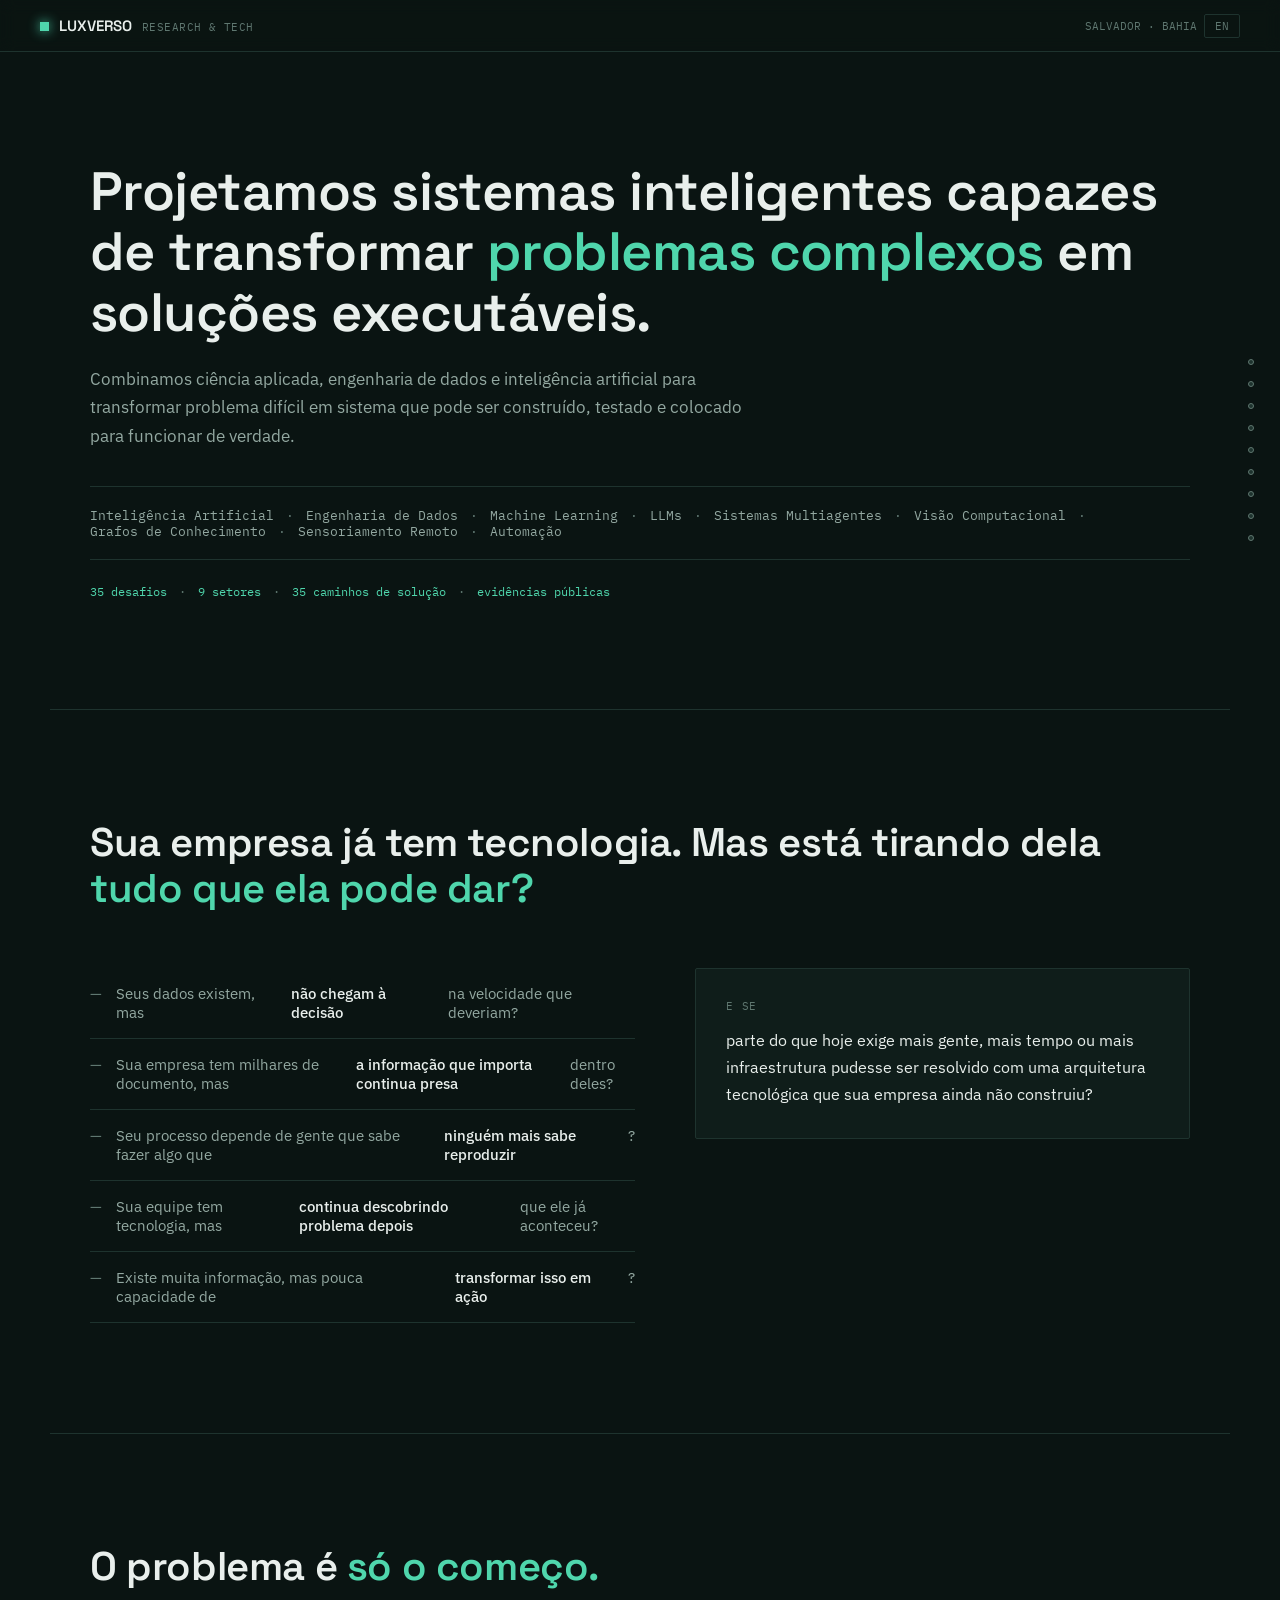
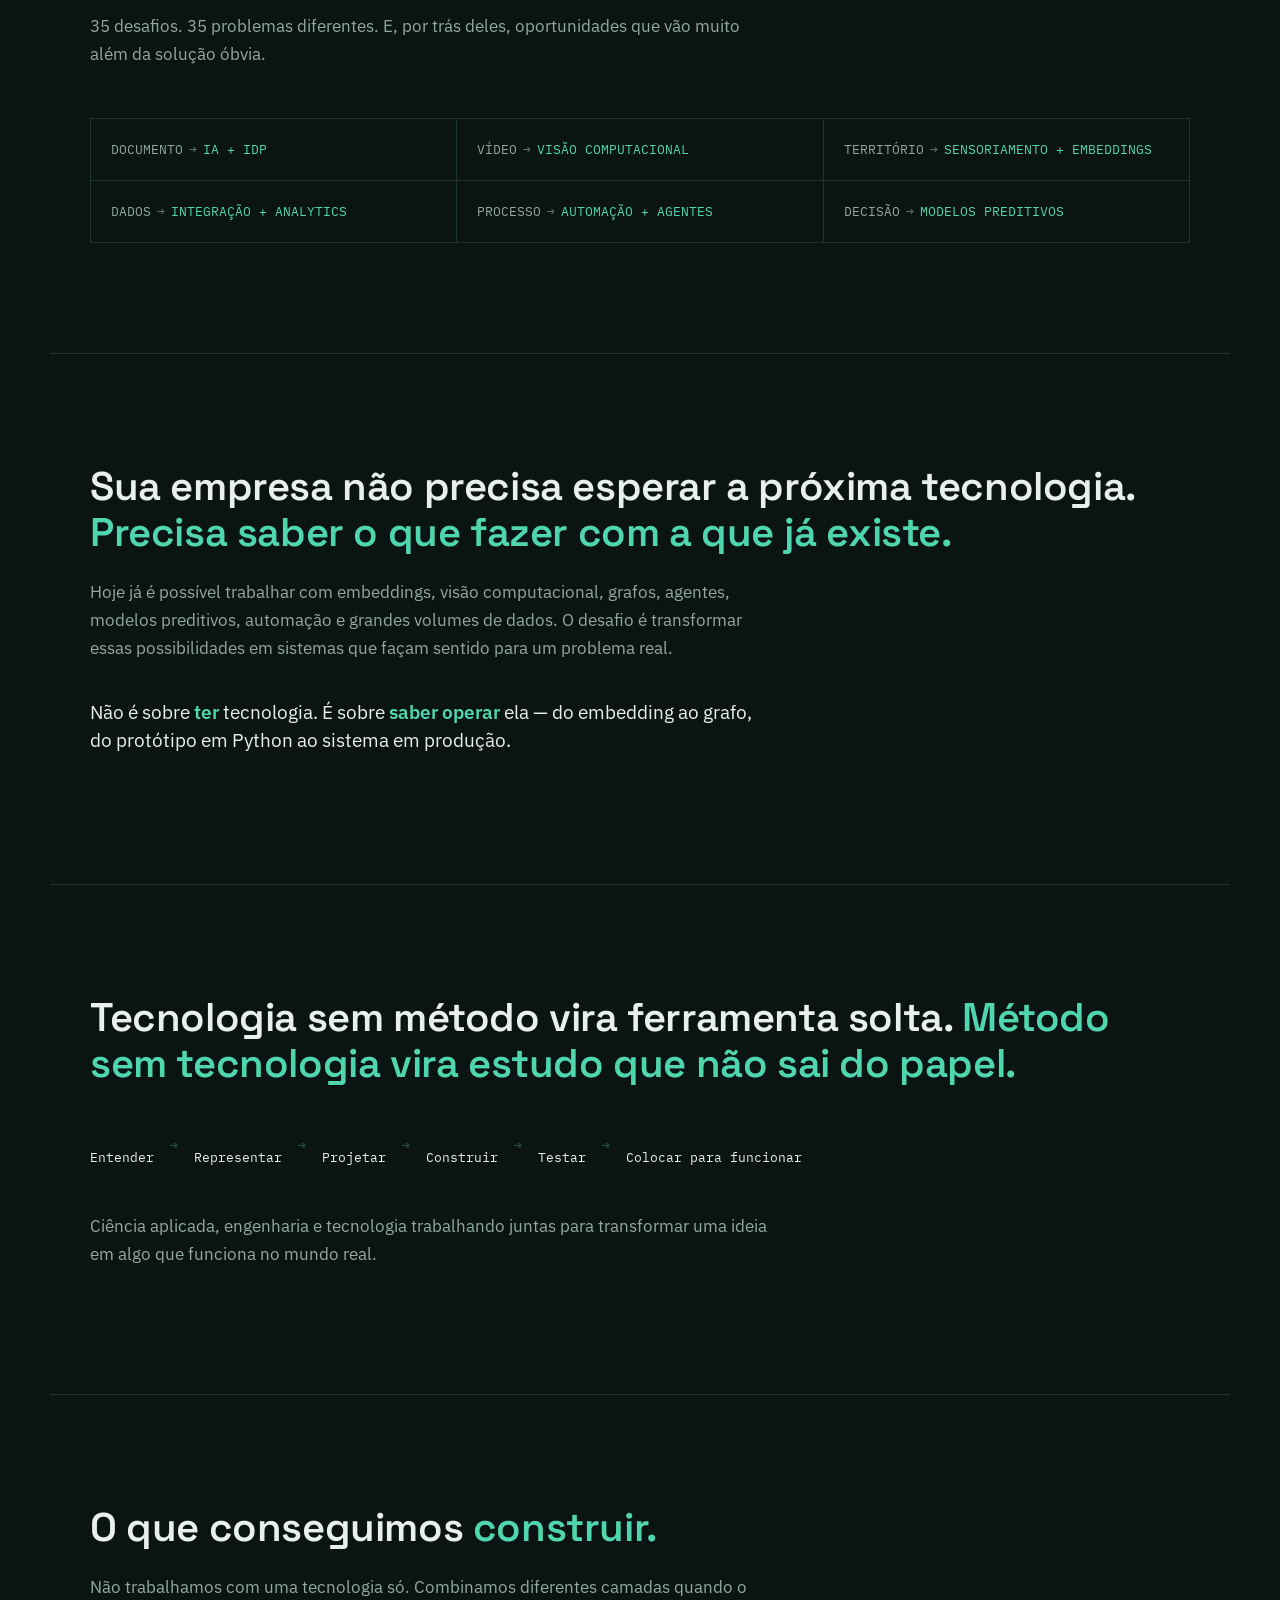
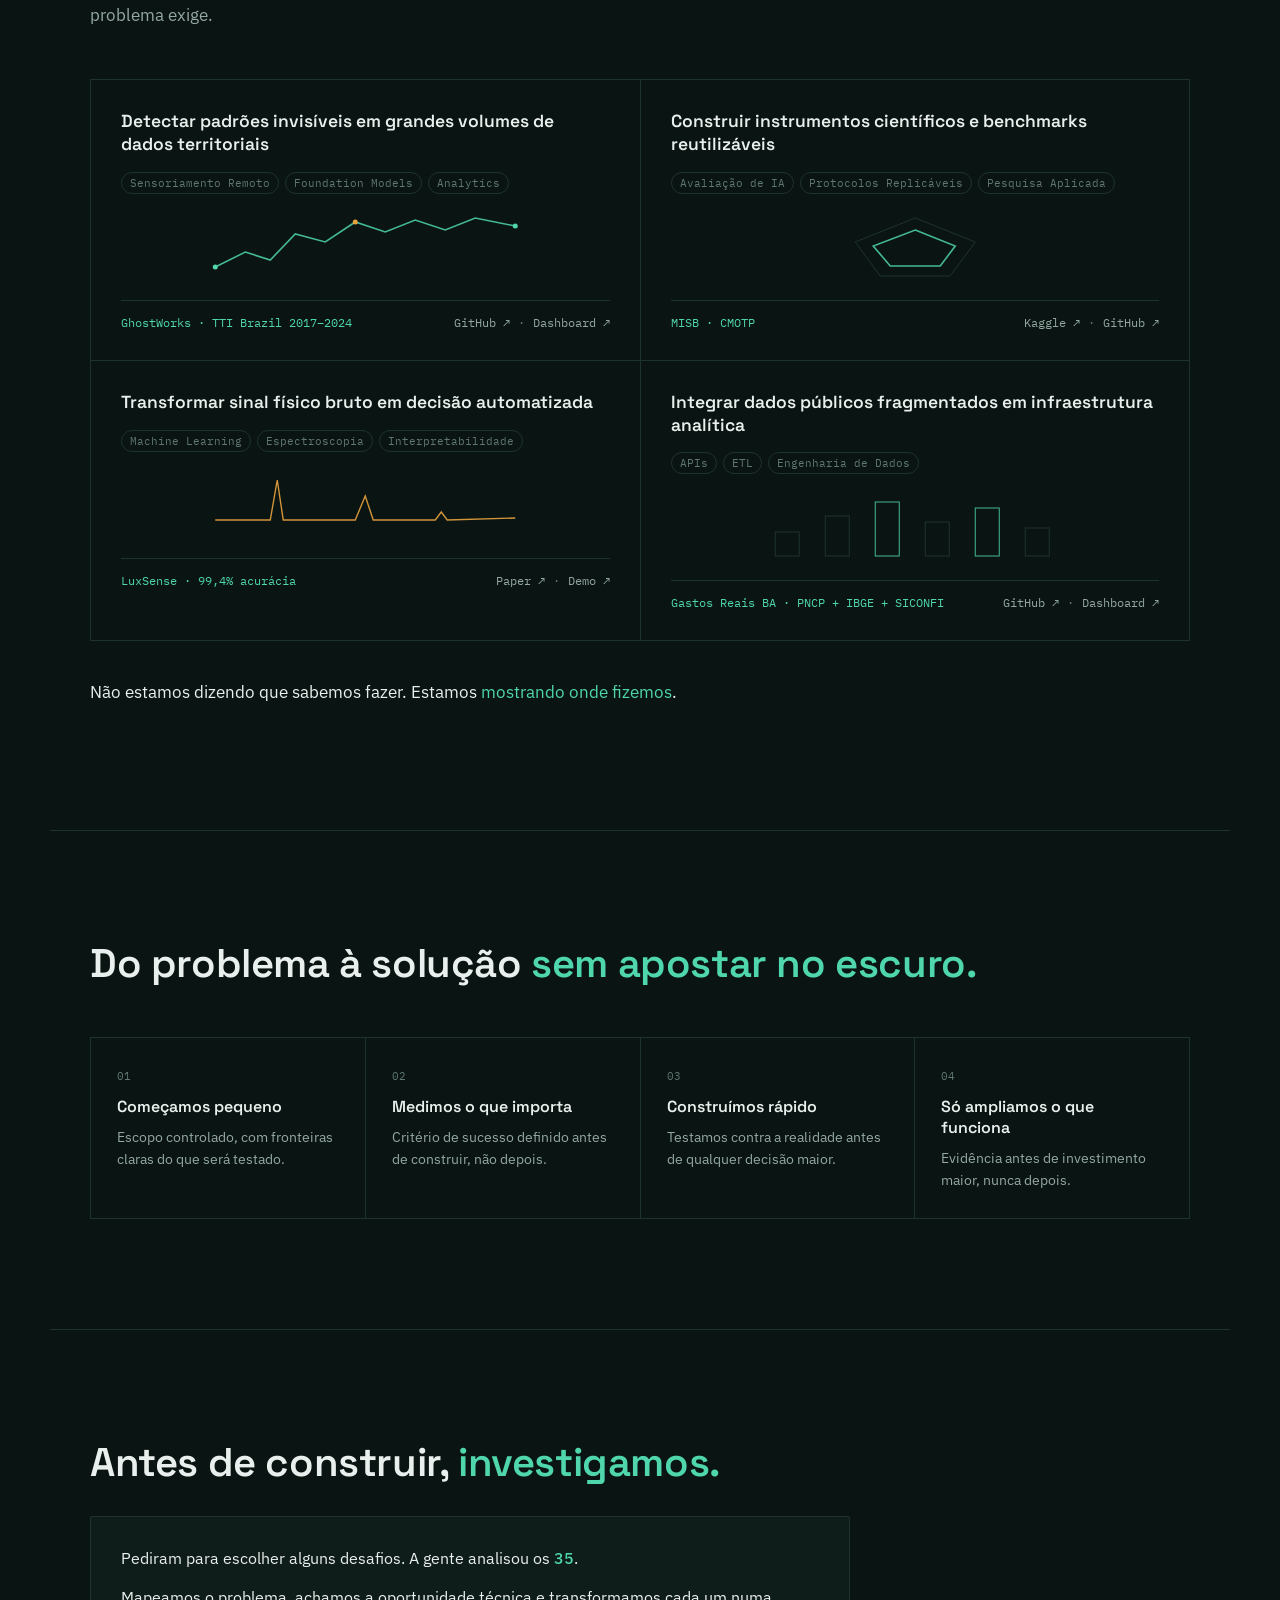
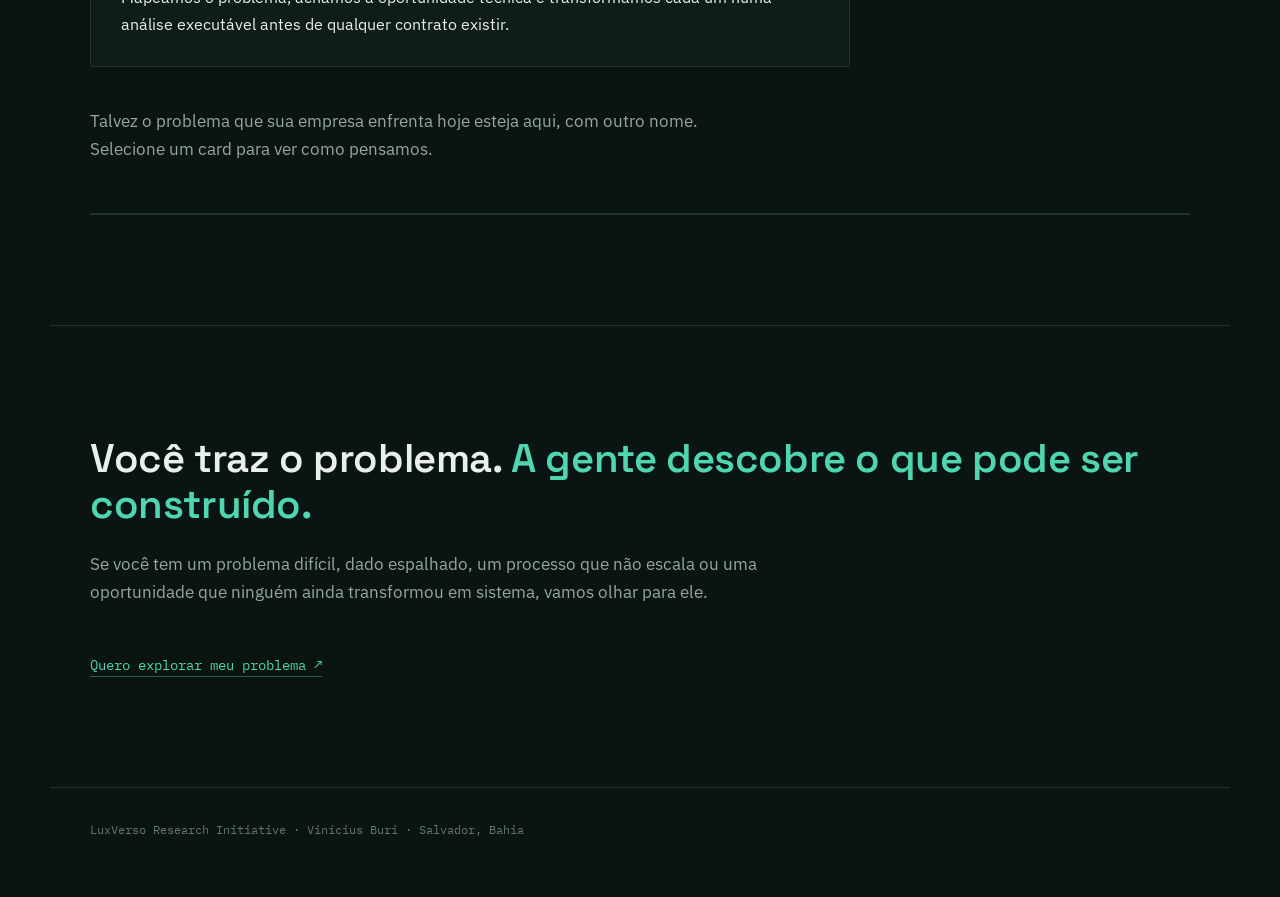
==== commit 21d6e300: "Atualizar o index.html" ====
--- a/Desafio-Sebrae/index.html
+++ b/Desafio-Sebrae/index.html
@@ -1286,432 +1286,4 @@
     "oQueMuda": "Um candidato terapêutico já em estágio avançado ganha estruturação de dado e evidência mais rigorosa — mas o núcleo científico permanece com o parceiro de sanidade animal.",
     "porQueImporta": "Transforma um risco estratégico existencial (perda de licença para operar com fosfomicina) em vantagem de pioneirismo em sanidade animal sustentável, quando conduzido pelo parceiro certo.",
     "riscos": [
-      "Tecnologia emergente pode não escalar com o mesmo custo-benefício do antibiótico convencional em produção intensiva",
-      "Tratamento individual é inviável em lote grande, restringindo as soluções a abordagem profilática coletiva",
-      "Prazo de registro regulatório pode ser mais longo que a janela real de pressão sobre a fosfomicina"
-    ],
-    "porqueNos": [
-      "Não recomendamos este desafio como projeto principal da LuxVerso — nossa contribuição real seria pontual, como estruturação de dado para um candidato já em estágio avançado, não como execução do núcleo científico"
-    ]
-  },
-  {
-    "code": "3.19",
-    "etiqueta": "PREVENÇÃO A FRAUDE",
-    "company": "Empresa Âncora 8",
-    "title": "Prevenção a Fraudes",
-    "url": "/desafios/3-19",
-    "fonte": "https://sementenegocios.com.br/sebraeinovacaoaberta/empresas/empresa-ancora-10/",
-    "status": "dossiê completo",
-    "built": true,
-    "mecanismo": "Sinais desconectados",
-    "pergunta": "Sua análise de risco olha transação por transação, mas nunca a rede de relação entre elas?",
-    "reformulacao": "E se o padrão suspeito só aparecer quando você conecta sinais que hoje são analisados separados?",
-    "oCaso": "O crescimento de pagamento instantâneo, carteira digital e ativo virtual aumenta volume e diversidade de transação, superando a capacidade de detecção de abordagens que analisam transação isolada, não rede.",
-    "oQueFizemos": "Modelar as relações entre conta, transação e vínculo cadastral como rede, priorizando alerta por padrão de conexão — com justificativa rastreável de por que cada caso foi sinalizado, não uma pontuação de caixa-preta.",
-    "oQuePodeSerConstruido": "Grafo transacional → validação contra caso confirmado → alerta com justificativa rastreável → arquitetura com governança desde o início",
-    "oQueMuda": "O esforço manual de priorização de investigação cai e a qualidade do alerta sobe, com justificativa auditável que apoia — sem substituir — a decisão do investigador humano.",
-    "porQueImporta": "Transforma a prevenção de centro de custo reativo em capacidade proativa de identificar padrão emergente — vantagem defensável frente à velocidade crescente de novo arranjo financeiro digital.",
-    "riscos": [
-      "Exigência regulatória rigorosa de segurança, privacidade e governança para qualquer análise comportamental",
-      "Excesso de falso positivo pode sobrecarregar a equipe de investigação tanto quanto a ausência de detecção",
-      "Explicabilidade insuficiente pode inviabilizar o uso do modelo em contexto regulatório"
-    ],
-    "porqueNos": [
-      "Priorizamos explicabilidade e redução de falso positivo sobre acurácia bruta de detecção",
-      "A diferenciação está em produzir resultado acionável e auditável, não apenas mais uma pontuação de risco"
-    ]
-  },
-  {
-    "code": "3.20",
-    "etiqueta": "PREVISIBILIDADE AGRÍCOLA",
-    "company": "Empresa Âncora 6",
-    "title": "Transformação de Dados Agrícolas em Previsões e Insights",
-    "url": "/desafios/3-20",
-    "fonte": "https://sementenegocios.com.br/sebraeinovacaoaberta/empresas/empresa-ancora-7/",
-    "status": "dossiê completo",
-    "built": true,
-    "mecanismo": "Descrição sem previsão",
-    "pergunta": "Seu BI mostra muito bem o que já aconteceu, mas quase nada do que está por vir?",
-    "reformulacao": "E se o problema não fosse falta de dado, mas uma camada de previsão que nunca foi construída em cima dele?",
-    "oCaso": "A usina não consegue correlacionar automaticamente clima, solo, variedade de cana e logística entre polos distintos — o problema não é falta de dado, é falta de camada analítica que transforme dado disperso em previsão.",
-    "oQueFizemos": "Correlacionar as variáveis já disponíveis — clima, solo, variedade, logística — num modelo que estima produtividade e sinaliza desvio de custo em tempo hábil para ação, calibrado com o histórico real de um polo.",
-    "oQuePodeSerConstruido": "Consolidação multivariável → modelo preditivo → comparação com resultado real → validação antes de generalizar",
-    "oQueMuda": "A usina passa a identificar ofensor de custo e produtividade com antecedência útil para ajuste, substituindo o planejamento tardio por operação orientada por sinal preditivo.",
-    "porQueImporta": "Transforma a operação de orientada por análise retrospectiva para orientada por inteligência preditiva — decisão antecipada de safra em vez de ajuste emergencial reativo.",
-    "riscos": [
-      "Heterogeneidade entre polos pode limitar a generalização de um único modelo preditivo",
-      "Qualidade e consistência do dado histórico pode variar por polo",
-      "Ainda depende de validação manual de dado de campo, mesmo após automação parcial"
-    ],
-    "porqueNos": [
-      "Validamos o modelo retroativamente com dado real de um polo antes de prometer generalização para outros",
-      "A diferenciação está em provar ganho de precisão mensurável, não em entregar mais um dashboard descritivo"
-    ]
-  },
-  {
-    "code": "3.21",
-    "etiqueta": "ECONOMIA CIRCULAR",
-    "company": "Empresa Âncora 7",
-    "title": "Reaproveitamento de Subproduto da Produção de Tintas",
-    "url": "/desafios/3-21",
-    "fonte": "https://sementenegocios.com.br/sebraeinovacaoaberta/empresas/empresa-ancora-8/",
-    "status": "dossiê completo",
-    "built": true,
-    "mecanismo": "Variabilidade sem padrão",
-    "pergunta": "Sua empresa descarta um resíduo que poderia virar ativo, mas ele nunca é consistente o suficiente pra reaproveitar?",
-    "reformulacao": "E se o problema não fosse a variabilidade em si, mas nunca ter sido segmentada em partes mais homogêneas?",
-    "oCaso": "O resíduo heterogêneo da limpeza de extrusora impede reinserção consistente na cadeia produtiva. Este é fundamentalmente um problema de engenharia química de processo e ciência de materiais.",
-    "oQueFizemos": "Segmentar lotes de resíduo por padrão de composição, com rastreabilidade de origem, direcionando o esforço de validação técnica de reprocessamento — feito por parceiro de engenharia química — para os subgrupos mais promissores.",
-    "oQuePodeSerConstruido": "Lote segmentado por composição → rastreabilidade de origem → rota priorizada por subgrupo → validação técnica com parceiro",
-    "oQueMuda": "O esforço de tentativa e erro que hoje caracteriza a busca por reaproveitamento cai, porque o time passa a saber, com rastreabilidade, quais lotes valem o investimento de reprocessamento.",
-    "porQueImporta": "Transforma um passivo operacional recorrente — custo de descarte, risco ambiental — em ativo rentável, sustentando a meta de resíduo zero com receita real, não apenas indicador de sustentabilidade.",
-    "riscos": [
-      "A variabilidade qualitativa do resíduo tem causa múltipla, nem toda controlável no processo de limpeza",
-      "Conformidade com norma global (RoHS, REACH) é inegociável e pode limitar a rota técnica viável",
-      "A performance da tinta final não pode ser comprometida pela reinserção do material reciclado"
-    ],
-    "porqueNos": [
-      "Caracterizamos a variabilidade real do resíduo antes de propor qualquer rota de estabilização",
-      "A credibilidade vem de entender a causa raiz da inconsistência do material, não de aplicar tecnologia genérica de reciclagem"
-    ]
-  }
-];
-
-const grid = document.getElementById('appGrid');
-challenges.forEach((c,i)=>{
-  const card = document.createElement('div');
-  card.className = 'app-card';
-  card.innerHTML = `
-    <div class="app-label">${c.etiqueta}</div>
-    <div class="app-name">${c.company}</div>
-    <div class="app-question">${c.pergunta}</div>
-    <div class="app-foot"><span class="app-arrow">→</span></div>`;
-  card.addEventListener('click', ()=>openDetail(i));
-  grid.appendChild(card);
-});
-
-function openDetail(i){
-  const c = challenges[i];
-  document.getElementById('detailContent').innerHTML = `
-    <div class="detail-eyebrow">${c.etiqueta} · ${c.company}</div>
-    <h1 class="detail-question">${c.pergunta}</h1>
-    <p class="detail-reframe">${c.reformulacao}</p>
-    <a class="detail-source" href="${c.fonte}" target="_blank" rel="noopener">🔗 Ver desafio original ↗</a>
-    <div class="detail-block"><h3>O caso</h3><p>${c.oCaso}</p></div>
-    <div class="detail-block"><h3>O que fizemos</h3><p class="dim">${c.oQueFizemos}</p></div>
-    <div class="detail-block"><h3>O que pode ser construído</h3><p class="detail-chain">${c.oQuePodeSerConstruido}</p></div>
-    <div class="detail-block"><h3>O que muda</h3><p class="dim">${c.oQueMuda}</p></div>
-    <div class="detail-block"><h3>Por que importa</h3><p class="dim">${c.porQueImporta}</p></div>
-    <div class="detail-block"><h3>Riscos já identificados</h3><ul>${c.riscos.map(x=>`<li>${x}</li>`).join('')}</ul></div>
-    <div class="detail-block"><h3>Por que acreditamos ser o parceiro adequado</h3><ul>${c.porqueNos.map(x=>`<li>${x}</li>`).join('')}</ul></div>
-    <div class="cta-block">
-      <span class="cta-text">Se esse problema soa familiar, vamos conversar.</span>
-      <a class="cta-link" href="${'https://wa.me/5585999798762?text=' + encodeURIComponent('Olá, Vini! Li a análise do desafio da ' + c.company + ' no LuxVerso e queria conversar. Acho que minha empresa enfrenta um problema parecido.')}" target="_blank">Conversar sobre este problema ↗</a>
-    </div>`;
-  document.getElementById('detail').classList.add('open');
-  document.getElementById('detail').scrollTo(0,0);
-}
-function closeDetail(){ document.getElementById('detail').classList.remove('open'); }
-
-const dots = [...document.querySelectorAll('.sidenav a')];
-const secs = [...document.querySelectorAll('main section')];
-const spy = new IntersectionObserver((entries)=>{
-  entries.forEach(e=>{
-    if(e.isIntersecting){
-      const idx = secs.indexOf(e.target);
-      dots.forEach(d=>d.classList.remove('active'));
-      if(dots[idx]) dots[idx].classList.add('active');
-    }
-  });
-}, {threshold:0.5});
-secs.forEach(s=>spy.observe(s));
-// ---- i18n ----
-const uiText = {
-  pt: {
-    topbarRight: "SALVADOR · BAHIA",
-    langLabel: "EN",
-    langTitle: "Switch to English",
-    navItems: ["01 Hero","02 Espelho","03 O padrão","04 O gap real","05 Método","06 Capacidades","07 Como reduzimos risco","08 35 desafios","09 Contato"],
-    heroH1: "Projetamos sistemas inteligentes capazes de transformar <em>problemas complexos</em> em soluções executáveis.",
-    heroLede: "Combinamos ciência aplicada, engenharia de dados e inteligência artificial para transformar problema difícil em sistema que pode ser construído, testado e colocado para funcionar de verdade.",
-    heroTech: ["Inteligência Artificial","Engenharia de Dados","Machine Learning","LLMs","Sistemas Multiagentes","Visão Computacional","Grafos de Conhecimento","Sensoriamento Remoto","Automação"],
-    heroStats: ["35 desafios","9 setores","35 caminhos de solução","evidências públicas"],
-    mirrorH2: "Sua empresa já tem tecnologia. Mas está tirando dela <em>tudo que ela pode dar?</em>",
-    mirrorCalloutTag: "E se",
-    mirrorCalloutP: "parte do que hoje exige mais gente, mais tempo e mais retrabalho pudesse ser resolvido com um sistema bem desenhado?",
-    mirrorItems: [
-      {before: "Seus dados existem, mas ", b: "não chegam à decisão", after: " na velocidade que deveriam?"},
-      {before: "Sua empresa tem milhares de documento, mas ", b: "a informação que importa continua presa", after: " dentro deles?"},
-      {before: "Seu processo depende de gente que sabe fazer algo que ", b: "ninguém mais sabe reproduzir", after: "?"},
-      {before: "Sua equipe tem tecnologia, mas ", b: "continua descobrindo problema depois", after: " que ele já aconteceu?"},
-      {before: "Existe muita informação, mas pouca capacidade de ", b: "transformar isso em ação", after: "?"}
-    ],
-    patternH2: "O problema é <em>só o começo.</em>",
-    patternLede: "35 desafios. 35 problemas diferentes. E, por trás deles, oportunidades que vão muito além da solução óbvia.",
-    patternItems: [
-      {from: "DOCUMENTO", to: "IA + IDP"},
-      {from: "VÍDEO", to: "VISÃO COMPUTACIONAL"},
-      {from: "TERRITÓRIO", to: "SENSORIAMENTO + EMBEDDINGS"},
-      {from: "DADOS", to: "INTEGRAÇÃO + ANALYTICS"},
-      {from: "PROCESSO", to: "AUTOMAÇÃO + AGENTES"},
-      {from: "DECISÃO", to: "MODELOS PREDITIVOS"}
-    ],
-    capgapH2: "Sua empresa não precisa esperar a próxima tecnologia. <em>Precisa saber o que fazer com a que já existe.</em>",
-    capgapLede: "Hoje já é possível trabalhar com embeddings, visão computacional, grafos, agentes, modelos preditivos, automação e grandes volumes de dados. O desafio é transformar essas possibilidades em sistemas que façam sentido para um problema real.",
-    capgapPunch: "Não é sobre <b>ter</b> tecnologia. É sobre <b>saber operar</b> ela — do embedding ao grafo, do protótipo em Python ao sistema em produção.",
-    methodH2: "Tecnologia sem método vira ferramenta solta. <em>Método sem tecnologia vira estudo que não sai do papel.</em>",
-    methodFlow: ["Entender","Representar","Projetar","Construir","Testar","Colocar para funcionar"],
-    methodLede: "Ciência aplicada, engenharia e tecnologia trabalhando juntas para transformar uma ideia em algo que funciona no mundo real.",
-    capsH2: "O que conseguimos <em>construir.</em>",
-    capsLede: "Não trabalhamos com uma tecnologia só. Combinamos diferentes camadas quando o problema exige.",
-    capCards: [
-      {title: "Detectar padrões invisíveis em grandes volumes de dados territoriais", how: ["Sensoriamento Remoto","Foundation Models","Analytics"], evidence: "GhostWorks · TTI Brazil 2017–2024"},
-      {title: "Construir instrumentos científicos e benchmarks reutilizáveis", how: ["Avaliação de IA","Protocolos Replicáveis","Pesquisa Aplicada"], evidence: "MISB · CMOTP"},
-      {title: "Transformar sinal físico bruto em decisão automatizada", how: ["Machine Learning","Espectroscopia","Interpretabilidade"], evidence: "LuxSense · 99,4% acurácia"},
-      {title: "Integrar dados públicos fragmentados em infraestrutura analítica", how: ["APIs","ETL","Engenharia de Dados"], evidence: "Gastos Reais BA · PNCP + IBGE + SICONFI"}
-    ],
-    capCloser: "Não estamos dizendo que sabemos fazer. Estamos <em style=\"color:var(--signal); font-style:normal;\">mostrando onde fizemos</em>.",
-    riskH2: "Do problema à solução <em>sem apostar no escuro.</em>",
-    riskCards: [
-      {h3: "Começamos pequeno", p: "Escopo controlado, com fronteiras claras do que será testado."},
-      {h3: "Medimos o que importa", p: "Critério de sucesso definido antes de construir, não depois."},
-      {h3: "Construímos rápido", p: "Testamos contra a realidade antes de qualquer decisão maior."},
-      {h3: "Só ampliamos o que funciona", p: "Evidência antes de investimento maior, nunca depois."}
-    ],
-    contextH2: "Antes de construir, <em>investigamos.</em>",
-    contextP1: "Pediram para escolher alguns desafios. A gente analisou os <span class=\"highlight\">35</span>.",
-    contextP2: "Mapeamos o problema, achamos a oportunidade técnica e transformamos cada um numa análise executável antes de qualquer contrato existir.",
-    contextLede: "Talvez o problema que sua empresa enfrenta hoje esteja aqui, com outro nome. Selecione um card para ver como pensamos.",
-    contactH2: "Você traz o problema. <em>A gente descobre o que pode ser construído.</em>",
-    contactLede: "Se você tem um problema difícil, dado espalhado, um processo que não escala ou uma oportunidade que ninguém ainda transformou em sistema, vamos olhar para ele.",
-    contactLink: "Quero explorar meu problema ↗",
-    footer: "LuxVerso Research Initiative · <a href=\"https://github.com/viniburilux\" target=\"_blank\" style=\"text-decoration:none;\">Vinícius Buri</a> · Salvador, Bahia",
-    backBtn: "← voltar",
-    ctaText: "Se esse problema soa familiar, vamos conversar.",
-    ctaLink: "Conversar sobre este problema ↗",
-    whatsappMsgTpl: (name) => `Olá, Vini! Li a análise do desafio da ${name} no LuxVerso e queria conversar sobre essa hipótese. Acho que minha empresa enfrenta um problema parecido.`,
-  },
-  en: {
-    topbarRight: "SALVADOR · BAHIA",
-    langLabel: "PT",
-    langTitle: "Switch to Portuguese",
-    navItems: ["01 Hero","02 Mirror","03 The Pattern","04 The Real Gap","05 Method","06 Capabilities","07 How We Reduce Risk","08 35 Challenges","09 Contact"],
-    heroH1: "We design intelligent systems capable of turning <em>complex problems</em> into executable solutions.",
-    heroLede: "We combine applied science, data engineering, and artificial intelligence to turn hard problems into systems that can be built, tested, and put to work in the real world.",
-    heroTech: ["Artificial Intelligence","Data Engineering","Machine Learning","LLMs","Multi-Agent Systems","Computer Vision","Knowledge Graphs","Remote Sensing","Automation"],
-    heroStats: ["35 challenges","9 sectors","35 solution paths","public evidence"],
-    mirrorH2: "Your company already has technology. But are you getting <em>everything it can deliver?</em>",
-    mirrorCalloutTag: "What if",
-    mirrorCalloutP: "part of what today demands more people, more time, and more rework could be solved with a well-designed system?",
-    mirrorItems: [
-      {before: "Your data exists, but ", b: "it does not reach the decision", after: " at the speed it should?"},
-      {before: "Your company has thousands of documents, but ", b: "the information that matters stays trapped", after: " inside them?"},
-      {before: "Your process depends on people who know how to do something that ", b: "no one else can reproduce", after: "?"},
-      {before: "Your team has technology, but ", b: "keeps discovering problems after", after: " they have already happened?"},
-      {before: "There is a lot of information, but little ability to ", b: "turn it into action", after: "?"}
-    ],
-    patternH2: "The problem is <em>just the beginning.</em>",
-    patternLede: "35 challenges. 35 different problems. And behind them, opportunities that go far beyond the obvious solution.",
-    patternItems: [
-      {from: "DOCUMENT", to: "AI + IDP"},
-      {from: "VIDEO", to: "COMPUTER VISION"},
-      {from: "TERRITORY", to: "REMOTE SENSING + EMBEDDINGS"},
-      {from: "DATA", to: "INTEGRATION + ANALYTICS"},
-      {from: "PROCESS", to: "AUTOMATION + AGENTS"},
-      {from: "DECISION", to: "PREDICTIVE MODELS"}
-    ],
-    capgapH2: "Your company does not need to wait for the next technology. <em>It needs to know what to do with the one it already has.</em>",
-    capgapLede: "It is already possible to work with embeddings, computer vision, graphs, agents, predictive models, automation, and large volumes of data. The challenge is turning these possibilities into systems that make sense for a real problem.",
-    capgapPunch: "It is not about <b>having</b> technology. It is about <b>knowing how to operate</b> it — from embedding to graph, from Python prototype to production system.",
-    methodH2: "Technology without method becomes a loose tool. <em>Method without technology becomes a study that never leaves the page.</em>",
-    methodFlow: ["Understand","Represent","Design","Build","Test","Put to work"],
-    methodLede: "Applied science, engineering, and technology working together to turn an idea into something that works in the real world.",
-    capsH2: "What we can <em>build.</em>",
-    capsLede: "We do not work with a single technology. We combine different layers when the problem demands it.",
-    capCards: [
-      {title: "Detect invisible patterns in large volumes of territorial data", how: ["Remote Sensing","Foundation Models","Analytics"], evidence: "GhostWorks · TTI Brazil 2017–2024"},
-      {title: "Build reusable scientific instruments and benchmarks", how: ["AI Evaluation","Replicable Protocols","Applied Research"], evidence: "MISB · CMOTP"},
-      {title: "Turn raw physical signal into automated decision", how: ["Machine Learning","Spectroscopy","Interpretability"], evidence: "LuxSense · 99.4% accuracy"},
-      {title: "Integrate fragmented public data into analytical infrastructure", how: ["APIs","ETL","Data Engineering"], evidence: "Gastos Reais BA · PNCP + IBGE + SICONFI"}
-    ],
-    capCloser: "We are not saying we know how. We are <em style=\"color:var(--signal); font-style:normal;\">showing where we did it</em>.",
-    riskH2: "From problem to solution <em>without betting in the dark.</em>",
-    riskCards: [
-      {h3: "We start small", p: "Controlled scope, with clear boundaries of what will be tested."},
-      {h3: "We measure what matters", p: "Success criteria defined before building, not after."},
-      {h3: "We build fast", p: "We test against reality before any major decision."},
-      {h3: "We only scale what works", p: "Evidence before bigger investment, never after."}
-    ],
-    contextH2: "Before building, <em>we investigate.</em>",
-    contextP1: "They asked us to pick a few challenges. We analyzed all <span class=\"highlight\">35</span>.",
-    contextP2: "We mapped the problem, found the technical opportunity, and turned each one into an executable analysis before any contract existed.",
-    contextLede: "Perhaps the problem your company faces today is here, under a different name. Select a card to see how we think.",
-    contactH2: "You bring the problem. <em>We figure out what can be built.</em>",
-    contactLede: "If you have a hard problem, scattered data, a process that does not scale, or an opportunity no one has yet turned into a system, let us look at it.",
-    contactLink: "I want to explore my problem ↗",
-    footer: "LuxVerso Research Initiative · <a href=\"https://github.com/viniburilux\" target=\"_blank\" style=\"text-decoration:none;\">Vinícius Buri</a> · Salvador, Bahia",
-    backBtn: "← back",
-    ctaText: "If this problem sounds familiar, let us talk.",
-    ctaLink: "Talk about this problem ↗",
-    whatsappMsgTpl: (name) => `Hi Vini! I read the analysis of the challenge from ${name} on LuxVerso and wanted to talk about this hypothesis. I think my company faces a similar problem.`,
-  }
-};
-
-const challengesEN = [{"etiqueta": "MEDICAL KNOWLEDGE", "pergunta": "Do the top professionals in your network know things the company never captures?", "reformulacao": "What if the problem isn't the lack of a communication channel, but that contributing yields no recognizable return?", "oCaso": "Afya delivers content and training to physicians but never built a return path: the knowledge physicians themselves hold doesn't return as something recognized by the platform. It's a one-way relationship disguised as engagement.", "oQueFizemos": "We created a circuit where a physician's contribution — a case, a practice, a clinical insight — is organized, indexed, and citable by other professionals, with visible and traceable recognition linked to the contributor.", "oQuePodeSerConstruido": "Defined value contribution → indexed knowledge → relationship map → traceable recognition", "oQueMuda": "Physicians see concrete returns when they contribute, increasing recurring participation. Afya gains an organized clinical knowledge base that no pure content competitor can quickly replicate.", "porQueImporta": "Transforms Afya from an educational content provider into the curator of a proprietary clinical knowledge network — an asset that depends on accumulated trust rather than a catalog, and is therefore hard to copy.", "riscos": ["Audience with extreme time scarcity, hard to engage in any new habit", "Uncurated user-generated content can compromise clinical quality", "Governance and compliance with CFM rules"], "porqueNos": ["We see the problem as the absence of return for contributors, not as a lack of channel — that changes what needs to be built first", "We know how to organize dispersed knowledge into a searchable, relational structure", "We measure real recurrence of behavior, not just self-reported satisfaction in surveys", "The same method has already been applied to other contexts of dispersed knowledge across many people"]}, {"etiqueta": "TECHNICAL KNOWLEDGE", "pergunta": "Does your company have people who know how to do the work, but that knowledge is still concentrated in a few individuals?", "reformulacao": "What if the bottleneck is not the number of documents to review, but that the quality standard has never been externalized from the reviewers' heads?", "oCaso": "Rework in document review happens because quality depends on each reviewer's tacit knowledge. When an experienced reviewer leaves or is absent, the review standard drops — the criteria were never documented, only practiced.", "oQueFizemos": "We captured, together with the most experienced reviewers, the criteria they apply in practice. We turned into clear rules what is an objective check, and kept as contextual support what requires judgment — returning to the reviewer only the points that truly need their attention.", "oQuePodeSerConstruido": "Mapped criterion → verifiable rule → contextual support → traceability", "oQueMuda": "Much of today's manual review becomes structured and traceable, without removing the engineer's final say. Quality stops depending on a specific person being available.", "porQueImporta": "It changes the business model: from a consultancy that depends on the talent of a few individuals to a consultancy with a company-owned quality standard — a necessary step to scale without inheriting the same turnover risk on every new project.", "riscos": ["The real standard may be more context-dependent than it first appears", "Senior reviewers may resist putting into writing a judgment that is currently only theirs"], "porqueNos": ["We recognize the problem is knowledge concentrated in people, not the slowness of the review process — this prevents building the wrong tool", "We can separate what is a technical criterion from what is a reviewer's personal style", "We compare any automation with real human judgment before trusting it", "The benefit stays with the company, not the individual: it remains valid even when the team changes"]}, {"etiqueta": "ACCELERATION MANAGEMENT", "pergunta": "Do different areas of your company view the same process differently?", "reformulacao": "What if the problem isn't lack of data, but the absence of a common scale for those who measure progress?", "oCaso": "Each area at Atitus measures a business's progress using its own scale because there is no shared stage model. Dashboards built on that basis produce a visually appealing funnel that is incoherent across observers.", "oQueFizemos": "Built, together with the involved areas, a minimal maturity-stage model accepted by all, and tested it against Atitus's historical trail data to confirm whether it truly separates businesses that progress from those that stall.", "oQuePodeSerConstruido": "Common stage model → validation with real historical data → model adjustment → lightweight integration between systems", "oQueMuda": "All areas start to view business progress by the same scale, enabling preventive intervention instead of late detection of stagnation.", "porQueImporta": "Turns Atitus from a provider of an entrepreneurship program into an institution capable of anticipating a business's success — a differentiator that attracts both students and investors interested in qualified deal flow.", "riscos": ["Departments may resist a common model that exposes their own area's weaknesses", "Progress history may be recorded inconsistently across systems", "Without executive support, cross-area integration tends to stall in governance disputes"], "porqueNos": ["We see the problem as the absence of a common data model between areas, not as a lack of a dashboard — this changes what needs to be solved first", "We treat the stage model as something to be validated with real data, not as a structure handed down by committee consensus", "We tested the model against Atitus's own historical data before making it an institutional standard", "We know how to design categories validated by evidence, not just by interdepartmental agreement"]}, {"etiqueta": "ACCOUNTING CLOSE", "pergunta": "Does your company only discover discrepancies between departments when the number has already reached the close?", "reformulacao": "What if the problem isn't the speed of posting, but the moment when the information is checked?", "oCaso": "Different departments feed the same accounting provision, each recording and interpreting information in its own way. That divergence only appears late, during the manual check before posting — when it's already costly to correct.", "oQueFizemos": "Built a validation layer that checks source information — contracts, measurements, invoices — against rules defined with the accounting team, flagging divergences before posting rather than during the final review.", "oQuePodeSerConstruido": "Source document → consistency rule → risk score → integration with SAP", "oQueMuda": "Interdepartmental divergence is captured before posting, not during the rush of the close. Review time falls and the reliability of accounting information rises.", "porQueImporta": "It shifts the controller role from reactive checking to preventive governance of financial data — a capability that becomes more critical as the company grows in operational complexity.", "riscos": ["Legacy systems and SAP customizations may hinder standard automation", "Accounting teams may resist due to a perceived loss of control", "If the source is already inconsistent, automation only accelerates the propagation of the error"], "porqueNos": ["We see the problem as a lack of trust between departments before posting, not as slowness — that changes what the system needs to validate", "We treat accounting automation with the same audit rigor expected of a human, preserving traceability", "We measure where the largest interdepartmental divergences are today, using real data, before proposing any automation", "The system flags exceptions, it doesn't decide on its own — essential in a critical accounting process"]}, {"etiqueta": "CUSTOMER INTELLIGENCE", "pergunta": "Does your company sell through partners and barely know who actually uses the product?", "reformulacao": "What if the issue isn't a lack of app or technology, but the absence of a direct relationship with the person who decides to buy?", "oCaso": "In the B2B2C model, BV optimized for channel efficiency — the partners — not for the relationship with the end customer. Any attempt at personalization is blocked by the lack of the bank's own rich behavioral data about who actually uses the credit.", "oQueFizemos": "Consolidated the behavioral signals the bank already holds directly, even when fragmented, and used them to detect the right moment to offer the right product — without having to reformulate the relationship with channel partners.", "oQuePodeSerConstruido": "Consolidated behavioral data → propensity model → lifecycle personalization → lightweight legacy integration", "oQueMuda": "The bank can anticipate the right moment to offer the right product even with fragmented data, increasing products per customer without requiring a complete overhaul of the customer journey.", "porQueImporta": "Enables BV to compete with neobanks on personalization while retaining the scale efficiency of the B2B2C model — combining the best of both approaches instead of choosing between them.", "riscos": ["Legacy systems may limit the granularity of data available in a timely manner", "Enriching the customer profile with partner data requires a clear legal basis under LGPD", "Partners may resist initiatives that bring the bank closer to the end customer"], "porqueNos": ["We view the problem as a structural dependency on third parties to know the customer, not as a missing app — that pinpoints where the real value is", "We know how to build predictive models from fragmented and incomplete data without waiting for an ideal dataset", "We measure real incremental gain within a short window; we don't promise a perfect long-term journey", "We design the solution to coexist with legacy systems via lightweight integration, not to replace them"]}, {"etiqueta": "LOGISTICS", "pergunta": "Does your operation waste time waiting for trucks in the yard?", "reformulacao": "What if the problem isn't the size of the yard, but the timing of when information is checked?", "oCaso": "Trucks queue because document validation and registration are only done once they're already in the yard. It's a manual, real-time process resolving issues that could have been addressed before arrival.", "oQueFizemos": "A pre-validation layer that confirms registration, documents and truck scheduling before physical arrival, turning the yard from a checking post into a confirmation post — the driver arrives already cleared.", "oQuePodeSerConstruido": "Digital registration → intelligent scheduling → automated checking → real-time status", "oQueMuda": "Dwell time in the yard drops because the slowest step is resolved before the truck arrives. Binatural gains capacity to handle higher volume without expanding physical area.", "porQueImporta": "It turns the yard from a fixed physical bottleneck into elastic capacity: Binatural can absorb volume growth without investing in more land or infrastructure.", "riscos": ["Drivers may view pre-scheduling as extra bureaucracy, reducing adoption", "Incomplete or outdated registration compromises automatic validation", "The solution depends on stable connectivity inside the yard"], "porqueNos": ["We view the problem as an information-sequence issue, not a lack of space — that changes where the solution must act", "We observe the real manual process to uncover the true constraints, not just the written rules", "We work within tight budgets, prioritizing interventions that deliver fastest gains rather than a full solution at once", "The model, once working in one unit, replicates to others without needing to be rebuilt from scratch"]}, {"etiqueta": "PEDAGOGICAL DECISION", "pergunta": "Does your company generate reports and evaluations, but action on them always arrives too late?", "reformulacao": "What if the problem isn't lack of data, but the distance between the result and the person who needs to act on it?", "oCaso": "Application, consolidation, analysis and pedagogical planning remain disconnected in Digix's workflow. Performance data exists, but it doesn't automatically flow to classroom decision-makers — and when it does, it's often already historical.", "oQueFizemos": "Automatically organize results by skill, class and period, and deliver to each profile — network manager, school principal, coordinator — only the view they need to act, without relying on manual consolidation.", "oQuePodeSerConstruido": "Consolidation by skill and class → digitization when necessary → prioritized view of gaps → segmented delivery by profile", "oQueMuda": "The time between an assessment result and a pedagogical decision is measurably reduced, because each management level receives exactly the information it needs at the right moment.", "porQueImporta": "Positions Digix as an evidence-based public policy partner, not just a software vendor — a strategic asset in public education contracts.", "riscos": ["Failure to anonymize or control access to a minor's data creates serious legal risk", "A dashboard only generates value if it actually changes classroom practice", "Incorrect mapping of question to skill compromises the entire decision chain"], "porqueNos": ["We see the problem as a disconnect between assessment and action, not simply lack of digitization — which changes what must be solved first", "We treat minor data privacy as a design constraint from the start, not as a compliance layer applied at the end", "We validate the question-to-skill mapping against human experts before trusting it at scale", "The traceability infrastructure built here is reusable across other educational products"]}, {"etiqueta": "REGULATORY COMPLIANCE", "pergunta": "Does your company review documents against a standard that changes frequently, always starting from scratch?", "reformulacao": "What if the problem isn't review volume but the absence of a stable translation between the standard and day-to-day practice?", "oCaso": "Labeling legislation (RDC 429/2020, IN 75/2020) changes frequently and allows interpretation. Without a layer that translates the standard into stable operational rules, each label is reviewed from scratch — and at high volume errors become statistically inevitable.", "oQueFizemos": "Worked with the regulatory team to translate the current standard into verifiable, versioned rules, applied them to the existing formulations database, and designed from the outset the update process for those rules when the standard changes.", "oQuePodeSerConstruido": "Standard encoded as rules → automatic checking → update process → ERP integration", "oQueMuda": "Label approval time decreases and non-compliance rate falls, because checking no longer depends exclusively on whoever is available at the moment.", "porQueImporta": "Transforms regulatory compliance from a reactive cost center into a competitive speed capability — accelerating time-to-market with regulatory assurance is a direct advantage in a market of volatile trends.", "riscos": ["An outdated rules engine creates a false sense of security, worse than having no automation", "The final compliance decision must remain with a qualified human", "Inconsistency in the formulations database propagates into automatic checking"], "porqueNos": ["We see the problem as a lack of translation between a living standard and operational practice, not as slow review", "We treat compliance as a living process, with update procedures for every regulatory change, not a one‑off deliverable", "We prioritize verifiable rules over pure generative AI, given the risk of error in a regulatory context", "We measure agreement between automatic checking and human review before promising any reduction in rework"]}, {"etiqueta": "PRODUCT SCIENCE", "pergunta": "Has the market shifted faster than your R&D can respond?", "reformulacao": "What if the problem isn't a lack of ideas, but the absence of objective criteria to decide quickly what to test first?", "oCaso": "Unlike other cases, this is not a data or process problem — it's applied science under the pressure of a market window. Whoever solves the science first captures the functional-ingredient category for this audience.", "oQueFizemos": "Acted as a scientific-analytical support layer around the company's R&D core or research partners, with objective success metrics defined before lab tests, not after.", "oQuePodeSerConstruido": "Candidate screening by evidence → success metric defined before testing → statistical modeling → consumer behavior tracking", "oQueMuda": "The company enters lab tests with candidates prioritized by evidence and with success criteria already defined, instead of reacting opportunistically to the trend.", "porQueImporta": "Positions the company as a scientific pioneer in a new functional-nutrition category, with an entry barrier based on evidence and patents — more defensible than trend-driven marketing.", "riscos": ["Poorly substantiated efficacy claims create serious regulatory and reputational risk", "The GLP-1 phenomenon may evolve faster than the ingredient development cycle", "An ingredient effective in the lab may not withstand industrial thermal processing"], "porqueNos": ["We see the problem as science under market pressure, not trend formulation — this changes the required standard of evidence", "We set objective efficacy metrics before tests, not after, separating scientific validation from opportunistic marketing", "We know how to balance market speed with scientific rigor, without sacrificing either", "We treat industrial scalability as a validation criterion from the lab stage, not as a problem to solve later"]}, {"etiqueta": "CUSTOMER RETENTION", "pergunta": "Does your customer cancel precisely at the moment when they most need guidance?", "reformulacao": "What if the problem isn't contact volume, but that communication doesn't match the customer's real journey timing?", "oCaso": "The consórcio is a product of sparse, unpredictable events — contemplação, lance, reajuste. But communication is handled as a generic, constant stream, so the customer receives noise when they don't need it and silence when they most need guidance.", "oQueFizemos": "Replaced the fixed-calendar communication cadence with triggers based on real journey events — contemplação, lance, reajuste — using language adapted to each customer's level of financial understanding.", "oQuePodeSerConstruido": "Real journey event mapped → risk signal identified → event-driven cadence → language adapted to the customer", "oQueMuda": "Communication now arrives when the customer actually needs it, reducing cancellations in the critical period without increasing contact volume.", "porQueImporta": "Turns relationship/compliance communication into an active retention tool — reduces the cost of reversing cancellations and raises NPS without changing the financial product itself.", "riscos": ["Any behavioral segmentation of customers requires a legal basis and transparency under LGPD", "If poorly calibrated, the system can increase rather than reduce perceived noise", "If the event is not recorded consistently, the trigger loses precision"], "porqueNos": ["We see the problem as a lack of synchronization between communication and the real journey, not as insufficient contact volume", "We treat the cancellation-risk model as something to validate with historical data, not as a ready-made assumption", "We compare a group using the new cadence against a control group without it before any scaling", "The event-driven communication model is generalizable to other long-cycle financial products"]}, {"etiqueta": "SALES QUALITY", "pergunta": "Is your sales team evaluated on closing the sale, not on ensuring the customer understood what they bought?", "reformulacao": "What if early churn wasn't due to lack of training, but due to what the company measures as sales success?", "oCaso": "The commercial success metric today is closing the sale, not ensuring the customer understands what they're contracting. The salesperson's incentives are structurally misaligned with long-term retention.", "oQueFizemos": "Introduced a real-understanding verification mechanism at close of sale — adaptive questions that confirm comprehension rather than a formal acceptance — with an auditable record of what was confirmed.", "oQuePodeSerConstruido": "Sale-cancellation correlation → adaptive understanding verification → auditable record → pilot deployment in the funnel", "oQueMuda": "Early churn falls because customers enter contracts with real understanding, not just formal acceptance — and the company obtains a risk signal at sale, not only afterward.", "porQueImporta": "Turns the salesperson from a deal-closer into a financial decision consultant — reduces downstream retention costs and increases perceived brand value from first contact.", "riscos": ["Salespeople under quota pressure may try to bypass the understanding verification", "A poorly designed mechanism may create unanticipated evidentiary burdens for the company", "Superficial verification (checkbox-style) won't solve the underlying problem"], "porqueNos": ["We see the problem as an incentive misalignment between conversion and real retention, not as lack of training", "We measure the correlation between the verification mechanism and churn reduction with real data, not as a UX best-practice claim", "We designed the mechanism to distinguish genuine understanding from automatic agreement, with defensible evidentiary value", "The signal generated here feeds the churn-risk model from the Relationship challenge, closing the loop between sale and retention"]}, {"etiqueta": "SPACE OPTIMIZATION", "pergunta": "Does your planning fall apart every time operations change at the last minute?", "reformulacao": "What if the problem isn't a shortage of space, but a process designed for a scenario that never remains static?", "oCaso": "Each change in the production plan forces a complete manual re-planning of the warehouse, instead of an incremental adjustment — because the space allocation process was never designed to operate under constant change.", "oQueFizemos": "Formalized the real allocation constraints — material type, lead time, production priority — from observation of the current manual process, and built an automated allocation algorithm that responds to change in minutes, not hours.", "oQuePodeSerConstruido": "Real constraint captured → allocation algorithm → integration with production management → calibration with historical data", "oQueMuda": "Warehouse replanning, which today takes hours, becomes minutes — increasing effective utilization rate without expanding the physical footprint.", "porQueImporta": "Frees the creative capacity of scenography and art teams from logistical constraints, enabling higher production volume without investing in physical expansion.", "riscos": ["Poorly captured allocation constraint optimizes the wrong thing", "Teams who currently perform this manual adjustment may resist the change", "Integration with legacy production management system in real time"], "porqueNos": ["We see the problem as an incompatibility between static planning and dynamic operation, not as lack of organization", "We know how to formalize the real constraint extracted from observing the manual process, not just the documented rule", "We validate the algorithm against a real historical replanning case before promising time savings", "The same type of optimization with real constraints is transferable to other resources beyond physical space"]}, {"etiqueta": "COMPUTER VISION", "pergunta": "Does your company already have cameras or sensors installed but make little use of the data they generate?", "reformulacao": "What if the problem isn't lack of equipment, but that nobody interprets that data in real time?", "oCaso": "The company has already invested in cameras and connectivity. Today the video is only watched after something has already happened. The equipment is there, underutilized — what's missing isn't the camera, it's the layer that turns images into information.", "oQueFizemos": "Computer vision modules running on the existing infrastructure, recognizing the events that matter for each client (school, hospital, mobility) and delivering that signal directly to the management systems they already use.", "oQuePodeSerConstruido": "Legacy hardware diagnosis → computer vision module → edge processing → connection with management system", "oQueMuda": "The existing infrastructure begins to produce useful information without replacing equipment. Interjato stops selling cameras and starts selling the intelligence that runs on top of them.", "porQueImporta": "It takes the company out of the hardware price fight and places it in a higher-margin market, with an advantage based on data and algorithms — harder to copy than a catalog of equipment.", "riscos": ["Installed cameras may have resolution or placement that limit what can be detected", "Monitoring in schools and hospitals requires extra care with image data and LGPD", "A false alarm has high cost in both directions: either missing a real event or generating too many false alerts"], "porqueNos": ["We view this as infrastructure missing an intelligence layer, not as lack of cameras — that changes what the solution needs to deliver", "We first measure the real limits of the equipment already installed, before promising any accuracy rate", "We treat false alerts and missed events as central to the decision, not as a technical detail", "What we validated in one sector was designed to adapt to others without starting from scratch"]}, {"etiqueta": "RESILIÊNCIA HÍDRICA", "pergunta": "Do small producers in your network bear alone a risk that could be shared?", "reformulacao": "What if the problem isn't lack of individual effort, but the absence of shared infrastructure that reduces that risk for everyone?", "oCaso": "Without shared water reuse infrastructure and mechanization, each farmer in Seridó/RN individually bears a structural risk — drought — that could be absorbed collectively. To be technically honest: the core solution is applied hydrology and agronomy, not software engineering.", "oQueFizemos": "Measured, using remote sensing, productivity and water stress before and after introduction of water reuse technology and mechanization — implemented by technical partners — isolating the real effect of the technology from natural climate variation between harvests.", "oQuePodeSerConstruido": "Geospatial baseline → inter-harvest monitoring → statistical isolation of effect → technical execution with partner", "oQueMuda": "It becomes proven, through real measurement, whether productivity gains come from the technology or from a favorable rainfall year — the difference between an isolated success and a replicable model.", "porQueImporta": "It transforms an area of chronic climate risk into a resilient, replicable productive system — a social impact model that generates measurable income, not just an institutional communications metric.", "riscos": ["Adoption without visible local evidence of results", "Economic scalability of water infrastructure in other regions", "Dependence on external technical partnership for execution of the technology itself"], "porqueNos": ["We see the problem as missing shared infrastructure, not lack of producer effort", "We have expertise in remote sensing to measure real productivity over time, not just reports", "We know how to design measurement that separates technology effect from climate effect — the difference between a case study and evidence", "The method is the same applied in other Brazilian territories, replicable beyond Seridó/RN"]}, {"etiqueta": "HARVEST SYNCHRONIZATION", "pergunta": "Does your input arrive at the wrong time because the plan doesn't keep up with changing weather?", "reformulacao": "What if the problem isn't lack of weather forecasting, but a plan that's only revised at formal calendar milestones?", "oCaso": "The planting plan is fixed in an environment that changes constantly. Rain and temperature vary, planting shifts, and field input demand changes — but the original plan doesn't update, causing excess stock or shortages.", "oQueFizemos": "Continuously revise the input delivery plan by cross-referencing weather data, plant growth stage reported by field technicians, and the industrial schedule, anticipating required adjustments at least one week in advance.", "oQuePodeSerConstruido": "Weather and field integration → advance recommendations → simple field reporting → plan vs execution comparison", "oQueMuda": "The divergence between available inputs and the crop's actual needs decreases, because the plan updates alongside the weather, not only at the start of the season.", "porQueImporta": "Transforms planning from logistics hostage to the weather into a full industrial capacity advantage — direct margin gain per ton processed, replicable to other crops in the portfolio.", "riscos": ["The model depends on disciplined field recording, which can fail under harvest pressure", "Regional climate models may not capture sufficient local variation for one-week decisions", "Field technicians may resist changing manual reporting routines"], "porqueNos": ["We first measured the actual divergence between plan and execution in past seasons before promising any advance-forecasting accuracy", "We validated the model with real data from the current season itself, not with generic climate forecasts", "The differentiation lies in empirical evidence of synchronization, not in abstract model sophistication"]}, {"etiqueta": "REAL-TIME QUALITY", "pergunta": "Does your process result vary daily and do adjustments depend solely on the operator's experience?", "reformulacao": "What if the problem isn't lack of operator skill, but the absence of an objective measurement that captures raw-material variation?", "oCaso": "The cheesemaking plant runs a fixed recipe, but the raw material varies daily in composition. Lack of instrumentation forces reliance on the judgment of an experienced operator — always reactive, never preventive.", "oQueFizemos": "We organized historical data on milk composition, recipe adjustments and yields; trained a model that recommends adjustments based on input characteristics; and compared the model's recommendations with the actual decisions made by key operators.", "oQuePodeSerConstruido": "Structured history → recommendation model → comparison with real decisions → sensor prioritized by return", "oQueMuda": "Dependence on individual operator judgment falls, and it becomes clear which sensor truly justifies investment before any full-line automation.", "porQueImporta": "Turns the dairy from an operation dependent on a key operator into a standardized, scalable process — reducing the continuity risk that exists today when that operator leaves.", "riscos": ["Cost of a specialized sensor may not be justified at small production scale", "Experienced operators may resist formalizing the personal know-how that gives them an advantage", "Quality of sensor data in a real production environment (dirt, temperature, steam)"], "porqueNos": ["We view the problem as lack of instrumentation, not lack of operator skill", "We validated the milk-yield correlation with the cheesemaking plant's own data before promising full automation", "Our differentiation is proving the correlation, not selling a generic sensor"]}, {"etiqueta": "PURCHASING EFFICIENCY", "pergunta": "Does your procurement team waste time comparing information that already exists in some system but is scattered?", "reformulacao": "What if the issue isn't lack of automation, but that the central ERP and the satellite systems don't communicate?", "oCaso": "Complex tax and logistics decisions are stuck in manual analysis because information isn't unified between the central ERP (Oracle EBS) and satellite systems (Coupa) — the buyer spends time reconciling data the systems already hold but don't connect.", "oQueFizemos": "Automated quotation and tax/logistics comparison as a native layer in the central ERP, first mapping where time is actually spent today: price, tax analysis across regimes, or logistics cost.", "oQuePodeSerConstruido": "Mapping of the real bottleneck → automated quotation engine → respect for existing approval limits → native integration into the ERP", "oQueMuda": "Requisition lead time decreases and the manual workload of the procurement team is reduced, with Portobello's reference targets of 20% lead-time reduction and 80% automation of raw-material orders.", "porQueImporta": "Reduces dependence on manual buyer judgment for complex tax and logistics decisions, freeing the team for higher-value work and lowering the risk of fiscal errors.", "riscos": ["Compliance with LGPD and with already established approval limits", "Risk of creating another satellite system if the integration is not truly native", "Tax complexity may exceed what deterministic rules can cover"], "porqueNos": ["We mapped the actual tax and logistics decision logic of experienced buyers before automating any purchase trigger", "We deliver native automation to the central ERP, avoiding adding another layer on top of existing fragmentation", "Our differentiation is resolving fragmentation, not adding another system to it"]}, {"etiqueta": "INDUSTRIAL AUTOMATION", "pergunta": "Is your company unable to automate because each part or item is practically unique?", "reformulacao": "What if the problem isn't a lack of robots, but that traditional automation doesn't handle high variability well?", "oCaso": "Finishing of cast parts is hazardous manual work with a growing labor shortage. Conventional robotization is unfeasible due to per-part programming and fixturing costs — the issue is not lack of robots, but that rigid automation cannot cope with extreme variability. Technical honesty: the core here is mechanical engineering and industrial automation; the data contribution is complementary.", "oQueFizemos": "Used computer vision to automatically identify the part and the required finishing pattern, feeding a non-conventional cutting technology (laser or precision wire cutting/EDM), without requiring fixtures or per-item programming.", "oQuePodeSerConstruido": "Geometric pattern characterized → computer vision → mold optimization → physical execution with partner", "oQueMuda": "The need for per-part programming decreases, making the automation of finishing economically viable where it is currently unaffordable due to per-item fixturing costs.", "porQueImporta": "Reduces operational-continuity risk in the face of a structural labor shortage for hazardous roles, and frees talent for higher-value activities — a structural advantage against the sector's demographic challenge.", "riscos": ["Technologies such as laser and precision wire cutting may not yet be mature for true industrial volumes", "High initial cost even without the jigs that conventional automation would require", "Operational safety of non-conventional cutting technologies within an existing factory environment"], "porqueNos": ["We tested against a representative sample of the real mix variability, not just the easiest cases", "Credibility comes from showing the real limits of the technology, not only its successes", "We deliver the recognition foundation that enables physical automation, keeping physical execution with a specialized partner"]}, {"etiqueta": "SECTORAL INTELLIGENCE", "pergunta": "Does your sector diagnosis depend on interviews and individual perception, without a shared database?", "reformulacao": "What if the problem isn't lack of diagnosis but the absence of a structure that turns perception into evidence?", "oCaso": "Today's sector diagnosis relies on interviews and individual perception, which makes it difficult to spot recurring patterns among companies in the same value chain and limits the formulation of technical challenges that truly attract appropriate solutions.", "oQueFizemos": "We built a relationship graph linking sector, company, bottleneck, solution type and maturity, extracted from existing sources, to identify convergence among companies with similar characteristics — while preserving individual confidentiality constraints.", "oQuePodeSerConstruido": "Sector-company-bottleneck relationship graph → extraction and normalization → convergence detection → validation with specialists", "oQueMuda": "The time to structure a new challenge cycle falls, and prioritization is based on real data patterns rather than solely on qualitative perception.", "porQueImporta": "Transforms SEBRAE/RN from an organizer of one-off diagnoses into a curator of continuous sectoral intelligence — an asset that attracts investment and engagement on an ongoing basis, not just per isolated cycle.", "riscos": ["Aggregating value-chain data without violating companies' individual confidentiality", "Low initial uptake from companies in sharing data, even in aggregated form", "Collected data may fail to capture the true sectoral bottleneck"], "porqueNos": ["We designed the data architecture assuming the constraint of not merging individual-level data", "We tested whether aggregated patterns still produce sufficient evidence of return to engage a new partner", "Our differentiation is respecting confidentiality by design, which is essential to secure buy-in from the value chain"]}, {"etiqueta": "CONSULTATIVE CREDIT", "pergunta": "Does your company serve very different customer groups with the same process?", "reformulacao": "What if the problem isn't bureaucracy, but treating as identical what in practice requires two different paths?", "oCaso": "The personal credit (PF) journey is currently the cooperative's second-largest source of NPS detractors, worsened by fragmented portals and excessive approval authority levels. The issue is not lack of data, but applying the same flow to income subsegments that are very different.", "oQueFizemos": "Built a credit scoring model to reduce approval levels for Retail/Middle Income, and a decision-support tool that augments — without replacing — the Relationship Manager acting as consultant for High Income, treating the two as distinct problems.", "oQuePodeSerConstruido": "Credit scoring for Retail → decision support for High Income → measurement by subsegment → respect for the existing credit policy", "oQueMuda": "Approval time falls and contribution margin rises, with each subsegment receiving the solution it actually needs — automation for one, consultative support for the other.", "porQueImporta": "Enables the cooperative to compete simultaneously against fintechs (speed, in Retail) and private banks for high-income clients (consultative personalization), without forcing all subsegments through the same funnel.", "riscos": ["Systemic fragmentation of portals can limit the granularity of data available for scoring", "Relationship Managers may resist delegating part of the decision to a model", "Security and compliance concerns in automated collateral analysis"], "porqueNos": ["We treat Retail/Middle Income and High Income as two distinct decision problems, with a different solution for each", "We test each model separately against the subsegment's actual outcomes", "The differentiation lies in not treating credit as a single \"digital credit\" problem"]}, {"etiqueta": "DECARBONIZATION", "pergunta": "Is your company being held accountable for an outcome it doesn't fully control?", "reformulacao": "What if the first step wasn't to fix the physical problem, but to separate what is actually controllable from what isn't?", "oCaso": "TAESA's Scope 2 emissions come from physical losses due to the Joule effect in line load flow — a variable the company does not directly control. Technical honesty: physically reducing this is an electrical engineering and regulatory policy problem, not a data problem.", "oQueFizemos": "Structured historical load-flow and Joule-loss data to simulate, under different dispatch scenarios, the expected impact on losses — generating intelligence to support technical dialogue with ONS.", "oQuePodeSerConstruido": "Modeling of historical loss → dispatch-scenario simulation → quantified technical argument → separation of what is controllable", "oQueMuda": "TAESA gains quantified technical evidence to negotiate with ONS or propose a regulatory model that remunerates decarbonization efforts not currently foreseen.", "porQueImporta": "Positions TAESA as a pioneer in structural decarbonization of the transmission sector — reputational advantage and improved access to ESG capital in a sector where most solutions today are only incremental.", "riscos": ["The Allowed Annual Revenue model may not remunerate investment in unforeseen technologies", "Any significant change in dispatch depends on approval by ONS/ANEEL", "Investor pressure for quick results, incompatible with the sector's actual regulatory cycle"], "porqueNos": ["We technically decomposed the problem into what is controllable and what is not, before proposing any solution", "The structural honesty about that separation is what distinguishes us from a purely incremental proposal", "Physical execution of loss reduction via hardware remains outside our scope of competence"]}, {"etiqueta": "5G INFRASTRUCTURE", "pergunta": "Has your company invested in a cutting-edge technology but still hasn't found a use case that truly requires it?", "reformulacao": "What if the problem isn't a lack of ideas, but applying the technology to something that would work just as well without it?", "oCaso": "Unifique has 5G infrastructure available, but no use case has translated low latency and high device density into measurable real value. The problem is not technological, it's one of application.", "oQueFizemos": "We selected, among candidate use cases (industrial IoT, remote computer vision, critical monitoring), the one in which latency is demonstrably indispensable, and verified this by removing the variable: does the case fail without 5G?", "oQuePodeSerConstruido": "Selected indispensable use case → real-world prototyping → latency measurement → commercial validation with a pilot", "oQueMuda": "Unifique gains a commercially viable use case that structurally depends on 5G, rather than merely a technical connectivity demo.", "porQueImporta": "It converts idle capital-cost 5G infrastructure into a recurring-revenue asset — with genuine technical dependency on the technology, not a generic use case dressed up as 5G.", "riscos": ["Risk of validating a case where 5G is convenient but not indispensable, which won't support the commercial thesis", "Shortage of compatible hardware available on the market", "Low end-customer awareness of the technology's real potential"], "porqueNos": ["We explicitly test whether the use case fails without 5G's low latency, separating what truly depends on the technology from what merely benefits from it", "We avoid selling a generic use case branded as 5G without real technical backing"]}, {"etiqueta": "DEFESA CIVIL", "pergunta": "Does your city or operation only react after the risk event has already occurred?", "reformulacao": "What if the issue wasn't unwillingness to act, but the absence of an early-warning signal with real lead time?", "oCaso": "Urban risk management—flooding, slope failure—is today reactive due to lack of dedicated sensing and integration between public and private data. The problem is the lack of an actionable predictive signal, not a lack of willingness to act.", "oQueFizemos": "Installed a low-cost IoT sensor (river level, flooding, slope movement) in a risk area prioritized by historical record, and built a simple model that generates alerts with real lead time, validated against a known event.", "oQuePodeSerConstruido": "Prioritized risk area → IoT sensing → validated alert model → measurement of real lead time", "oQueMuda": "Defesa Civil gains real lead time for response in at least one risk scenario, and Unifique validates a commercial Smart Cities portfolio before promising full municipal scale.", "porQueImporta": "Positions Unifique as a provider of critical public-safety infrastructure, not just connectivity — a commercially replicable asset across multiple municipalities with high associated social value.", "riscos": ["Incompatibility between legacy public systems and the new private sensor", "False positives or false negatives in risk alerts carry high costs either way", "Dependence on stable connectivity precisely in remote areas that are more exposed to risk"], "porqueNos": ["We treat false positives and false negatives as critical operational parameters, not as mere technical details", "We validated the alert's real lead time against a historical event before commercializing the portfolio", "Credibility comes from honesty about the system's limitations, not from generic IoT demos"]}, {"etiqueta": "OPME MANAGEMENT", "pergunta": "Does your team only discover discrepancies during the audit, after the decision has already been made?", "reformulacao": "What if the problem isn't the decision itself, but the lack of visibility of the correct standard at the moment the decision is taken?", "oCaso": "OPME medical requests are submitted via open text fields, without standardization and without data about what is already approved — so each request is immediately vulnerable to audit rework.", "oQueFizemos": "Present the physician, at the time of ordering, with an intelligent catalog linked to the procedure, showing the already-approved alternatives and automatically flagging any request outside the standard.", "oQuePodeSerConstruido": "Catalog linked to procedure → real-time screening → pending-items dashboard → flow that flags, not decides", "oQueMuda": "Total OPME spend falls, with a reference target between 3% and 7% through 2027 defined by Unimed, and auditing stops being the first moment a discrepancy appears.", "porQueImporta": "Transforms OPME management from reactive post-factum auditing into decision support at the time of the request — reduces care cost and friction in the physician–cooperative relationship simultaneously.", "riscos": ["An outdated catalog creates a false sense of security, worse than having no catalog", "Physicians may resist any perceived restriction on prescribing autonomy", "Approval data is currently scattered across different departments"], "porqueNos": ["We tested the catalog against a real batch of historical requests before promising cost reduction", "The differentiation is proving screening accuracy, not selling a generic materials catalog"]}, {"etiqueta": "PATIENT JOURNEY", "pergunta": "Does your company only notice a critical delay after it has already happened?", "reformulacao": "What if the problem wasn't lack of monitoring, but steps that were never actually connected?", "oCaso": "Monitoring of the oncology patient today is reactive, limited to administrative milestones. Information about treatment start, intercurrent events, and protocol changes remains trapped at the provider and doesn't reach the payer in time for preventive action.", "oQueFizemos": "Recorded the journey steps — request, completed cycle, intercurrent event — in a standardized format with a pilot provider, generating automatic alerts for delays or schedule deviations relative to the expected protocol.", "oQuePodeSerConstruido": "Structured journey record → automatic deviation alert → free-text extraction → single-case visibility", "oQueMuda": "Therapeutic timing loss and risk of treatment abandonment decrease because the team begins to see the deviation before it becomes critical, starting with a pilot provider.", "porQueImporta": "Transforms the payer from a reactive payer into an active manager of the therapeutic journey — reduces regulatory risk, litigation and treatment abandonment, with direct impact on clinical outcomes.", "riscos": ["Depends on consistent recording by the provider, outside the payer's direct control", "Regulatory risk if the journey does not correctly capture the applicable legal timeframes", "Overload of the clinical team if the system generates an excess of low-priority alerts"], "porqueNos": ["We designed the system assuming not every provider will record everything, prioritizing what matters most for therapeutic timing", "We validated it in a controlled, real-world subset before promising wide system integration", "The differentiation is proving real reduction in delays, not delivering another monitoring dashboard"]}, {"etiqueta": "DOCUMENT AUTOMATION", "pergunta": "Does your technical team waste time reading the same type of document from scratch, project after project?", "reformulacao": "What if the problem isn't the number of documents, but that nothing already read is being reused?", "oCaso": "The engineer relies on manual reading of non-standard technical documents to build each estimate — every new project restarts the extraction work without reusing what was read before.", "oQueFizemos": "Automatically extract electrical characteristics and construction accessories from varied technical documents, feeding SAP and SharePoint directly, freeing the engineer to validate only complex cases.", "oQuePodeSerConstruido": "Multi-format extraction → integration with SAP and SharePoint → historical structuring → scope limited by accuracy", "oQueMuda": "Estimate lead time decreases and technical knowledge accumulated from past projects is no longer lost with each new estimate.", "porQueImporta": "Transforms past, unstructured estimate data into a reusable asset for pricing and technical analysis — reduces commercial response time and recovers knowledge that is currently lost with every project.", "riscos": ["Overly limiting the extraction scope to guarantee precision may reduce actual time savings", "Low-quality documents or highly atypical formats may require manual intervention even with AI", "A technical extraction error could compromise the quality of the quoted equipment"], "porqueNos": ["We measured automatic extraction accuracy against the engineer's manual reading on a real batch before integrating into the pricing flow", "We deliberately limit the extraction scope to ensure technical accuracy from the outset", "Credibility comes from technical rigor, not from the breadth of the promise"]}, {"etiqueta": "CONTRACTING SPEED", "pergunta": "Does contracting something small and agile in your company take the same time as a large purchase?", "reformulacao": "What if the problem isn't bureaucracy itself, but applying the wrong process to the wrong type of contract?", "oCaso": "Hiring a startup or ICT follows the same process as any acquisition — multiple approvals, lengthy negotiation, no pre-validated template — even when the contracted item is, by nature, low value and high innovation risk.", "oQueFizemos": "Built, with the Legal team, pre-validated templates for the most common startup contracting patterns and a differentiated digital workflow with approval thresholds aligned to the actual risk of the contracted value.", "oQuePodeSerConstruido": "Real-time time mapped by stage → pre-validated template → differentiated digital workflow → approval thresholds aligned to risk", "oQueMuda": "Contracting time drops, with a reference target of 50% reduction set by the company itself, without compromising the legal rigor of the review.", "porQueImporta": "Restores credibility and agility to the company's innovation pillar, enabling the innovation budget to turn into projects delivered within market-relevant timeframes.", "riscos": ["The Legal department may perceive a lighter workflow as a reduction of control", "Pre-approved templates may not cover the full diversity of real arrangements with startups", "Depends on Ariba, ServiceNow and Netlex allowing the intended integration"], "porqueNos": ["We decomposed actual contracting time by stage before proposing any automation", "We showed exactly where the 50% gain would come from, not a generic promise of process digitization"]}, {"etiqueta": "CONTROLE DE QUALIDADE", "pergunta": "Does your company only discover a defect after most of the lot has already been produced?", "reformulacao": "What if the problem isn't inspection frequency, but that inspections are never continuous?", "oCaso": "Dimensional conformity inspection (tolerance ±2mm) is manual and sample-based, so out-of-spec sheets proceed down the line before the error is detected, producing scrap, rework, and reverse logistics costs.", "oQueFizemos": "Continuously measure dimensional conformity using machine vision or laser at nominal machine speed, with traceability by coil and lot — first testing sensor robustness under real line conditions before promising any accuracy.", "oQuePodeSerConstruido": "Real environmental conditions characterized → continuous measurement via vision or laser → traceability by lot → integration with existing automation", "oQueMuda": "The volume of out-of-spec material that today goes unnoticed becomes visible and traceable, supporting the decision to scale to other lines.", "porQueImporta": "Transforms quality control from reactive sampling to continuous, traceable compliance assurance — reduces scrap, rework, and reverse logistics, with direct impact on perceived quality in the automotive sector.", "riscos": ["Harsh industrial environment may degrade the reliability of optical or laser sensors over time", "Physical space constraints on the line may limit installation options", "Low-cost requirement may limit the available technological robustness"], "porqueNos": ["We test the real robustness of the sensor under adverse conditions before promising ±2mm accuracy in continuous production", "Credibility comes from validating under real factory conditions, not ideal laboratory conditions"]}, {"etiqueta": "OMNICHANNEL RETAIL", "pergunta": "Does your salesperson not know what the customer has already done on the website or WhatsApp before approaching them?", "reformulacao": "What if the problem isn't lack of a system, but that each channel keeps information to itself?", "oCaso": "Mobile app, WhatsApp, marketplace and external sales operate in isolation — the salesperson can't see the customer's digital behavior, so each channel decides independently without the information the others already have.", "oQueFizemos": "Consolidated the customer's digital behavior — order history, browsing, interactions — into a single view accessible to the salesperson, with a recommendation of the most likely package for each customer.", "oQuePodeSerConstruido": "Single customer profile → recommendation model → simple interface for the salesperson → pilot group test", "oQueMuda": "Conversion, average order value (AOV) and repeat purchase rate increase in the group with access to a 360° customer view, compared to a control group without that support.", "porQueImporta": "Turns the salesforce from order-takers into data-backed consultants — a direct differentiator in average order value and repeat purchases in very high-volume point-of-sale retail.", "riscos": ["Low analytical maturity may mean inconsistent data quality across channels", "Salesforce may resist adopting data-driven recommendations in favor of their own judgment", "Scale of 140,000 points of sale requires the solution to work without manual curation"], "porqueNos": ["We validated the model in a controlled, comparable pilot before making any promises about scale", "The differentiation is in the discipline of incremental validation, not in the ambition of a complete omnichannel dashboard"]}, {"etiqueta": "PRODUCTION EFFICIENCY", "pergunta": "Does your plant still rely on manual logging even though equipment already generates that data on its own?", "reformulacao": "What if the problem isn't lack of instrumentation, but data the machine already produces that nobody leverages?", "oCaso": "Efficiency measurement depends on error-prone manual logging, and current indicators only look at the line bottleneck — ignoring performance of other equipment that already generates native data which is not being used.", "oQueFizemos": "Integrated the data that equipment and supervisory systems already produce natively, removing dependence on manual logging, with an architecture resilient to connection instability and hosted in a local cloud.", "oQuePodeSerConstruido": "Inventory of native data → automated, offline-ready collection → comparison with manual logging → expanded line-level visibility", "oQueMuda": "Discrepancy versus manual logging falls, and efficiency visibility extends to the entire line, not just the most-monitored equipment.", "porQueImporta": "Shifts efficiency management from a partial view (only the bottleneck) to a systemic view of the whole line — revealing improvement opportunities currently invisible outside the most-observed equipment.", "riscos": ["Legacy equipment without an accessible native data interface may require retrofit", "Requirement for offline operation increases the technical complexity of the solution", "Staff accustomed to manual logging as a control mechanism may resist"], "porqueNos": ["We mapped and validated the reliability of the existing native data before proposing full replacement of human records", "We avoid promising automation where the actual infrastructure does not yet support it"]}, {"etiqueta": "CONTRACT GOVERNANCE", "pergunta": "Does what was negotiated with your commercial partner always differ slightly from what is paid?", "reformulacao": "What if the problem isn't lack of checking, but that the clause never became a rule the system understands?", "oCaso": "Complex commercial agreements are managed in spreadsheets, without standardization across group companies, and ERPs were not designed to handle conditional rules and commercial promotions — clause interpretation remains subjective and manual.", "oQueFizemos": "Translated commercial agreement clauses into executable conditional rules, implemented as an independent layer over the existing ERP — without replacing it — flagging divergences before closing, not after.", "oQuePodeSerConstruido": "Clause coded into a rule → automatic reconciliation → traceability of the contractual event → independent integration over the ERP", "oQueMuda": "The automatic reconciliation rate increases, with a reference target of 95% set by the company itself, and divergences become flagged before closing.", "porQueImporta": "Reduces reconciliation divergence measurably, with full traceability of contractual events — without constraining the flexibility of commercial negotiations.", "riscos": ["The real complexity of the conditional clause may exceed what can be practically codified without ambiguity", "The commercial team may resist formalizing what is currently negotiated flexibly", "Tax and accounting rules vary between different companies in the group"], "porqueNos": ["We validated the rules engine against a real already-closed agreement, reproducing the same divergence that manual reconciliation identified", "The differentiation lies in proving equivalence with the human process before fully automating it"]}, {"etiqueta": "ANIMAL HEALTH", "pergunta": "Does your company depend on a single critical solution and recognize that this is a risk?", "reformulacao": "In this case, the right answer is not data — it's veterinary science. We think it's important to be direct about that.", "oCaso": "Global regulatory pressure to reduce antibiotic use in poultry requires alternatives with proven efficacy — peptide, phage, probiotic, postbiotic or nanotechnology. This is a biotechnology and animal health problem, not a data problem.", "oQueFizemos": "Where a therapeutic candidate already has preliminary evidence — in vitro study, animal model, field data — we support structuring and statistical analysis of those data, including literature screening and design of field validation.", "oQuePodeSerConstruido": "Scientific literature screening → structuring of existing efficacy data → statistical validation design → assessment of scale-up viability", "oQueMuda": "An already-advanced therapeutic candidate gains structured data and more rigorous evidence — but the scientific core remains with the animal health partner.", "porQueImporta": "Transforms an existential strategic risk (loss of license to operate with fosfomycin) into a pioneering advantage in sustainable animal health, when led by the right partner.", "riscos": ["Emerging technology may not scale with the same cost-effectiveness as conventional antibiotics in intensive production", "Individual treatment is unfeasible in large flocks, restricting solutions to collective prophylactic approaches", "Regulatory approval timelines may be longer than the actual window of pressure on fosfomycin"], "porqueNos": ["We do not recommend this challenge as LuxVerso's main project — our real contribution would be ad hoc, as data structuring for a candidate already at an advanced stage, not as execution of the scientific core"]}, {"etiqueta": "FRAUD PREVENTION", "pergunta": "Your risk analysis looks at transactions one by one, but never at the network of relationships between them?", "reformulacao": "What if the suspicious pattern only appears when you connect signals that are currently analyzed separately?", "oCaso": "The growth of instant payments, digital wallets and virtual assets increases transaction volume and diversity, exceeding the detection capacity of approaches that analyze isolated transactions rather than the network.", "oQueFizemos": "Modeled the relationships between account, transaction and registration linkage as a network, prioritizing alerts by connection patterns — with traceable justification for why each case was flagged, not a black-box score.", "oQuePodeSerConstruido": "Transaction graph → validation against confirmed case → alert with traceable justification → architecture with governance from the start", "oQueMuda": "Manual effort for investigation prioritization decreases and alert quality improves, with auditable justification that supports — without replacing — the human investigator's decision.", "porQueImporta": "Transforms prevention from a reactive cost center into a proactive capability to identify emerging patterns — a defensible advantage against the accelerating pace of new digital financial arrangements.", "riscos": ["Strict regulatory requirements for security, privacy and governance for any behavioral analysis", "Excess false positives can overload the investigation team as much as lack of detection", "Insufficient explainability may render the model unusable in regulatory contexts"], "porqueNos": ["We prioritize explainability and reduction of false positives over raw detection accuracy", "Our differentiation is producing actionable, auditable results — not just another risk score"]}, {"etiqueta": "AGRICULTURAL PREDICTABILITY", "pergunta": "Does your BI show what already happened clearly, but almost nothing about what’s coming?", "reformulacao": "What if the problem isn't lack of data, but the absence of a predictive layer built on top of it?", "oCaso": "The sugarcane mill cannot automatically correlate climate, soil, variety and logistics across different sites — the problem isn't lack of data, it's the absence of an analytical layer that transforms dispersed data into forecasts.", "oQueFizemos": "Correlated available variables — climate, soil, variety, logistics — into a model that estimates productivity and flags cost deviations in time for action, calibrated with real historical data from one site.", "oQuePodeSerConstruido": "Multivariable consolidation → predictive model → comparison with actual results → validation before generalizing", "oQueMuda": "The mill begins to identify cost and productivity drivers with sufficient lead time for adjustment, replacing late planning with operations guided by predictive signals.", "porQueImporta": "Shifts the operation from retrospective-analysis driven to predictive-intelligence driven — enabling advance harvest decisions instead of reactive emergency adjustments.", "riscos": ["Heterogeneity between sites may limit generalization of a single predictive model", "Quality and consistency of historical data may vary by site", "Still depends on manual validation of field data, even after partial automation"], "porqueNos": ["We validated the model retrospectively with real data from one site before promising generalization to others", "The differentiation is proving measurable accuracy gains, not delivering another descriptive dashboard"]}, {"etiqueta": "CIRCULAR ECONOMY", "pergunta": "Does your company discard a waste stream that could become an asset, but it's never consistent enough to reuse?", "reformulacao": "What if the problem isn't variability per se, but that it was never segmented into more homogeneous fractions?", "oCaso": "Heterogeneous residue from extruder cleaning prevents consistent reinsertion into the production chain. This is fundamentally a chemical process engineering and materials science problem.", "oQueFizemos": "Segmented residue batches by composition pattern with traceability of origin, directing technical validation of reprocessing—carried out by a chemical engineering partner—to the most promising subgroups.", "oQuePodeSerConstruido": "Composition-segmented batch → traceability of origin → prioritized route per subgroup → technical validation with partner", "oQueMuda": "The current trial-and-error effort to find reuse routes is reduced, because the team knows, via traceability, which batches justify reprocessing investment.", "porQueImporta": "Converts a recurring operational liability—disposal cost, environmental risk—into a profitable asset, supporting the zero-waste goal with real revenue rather than just a sustainability metric.", "riscos": ["Qualitative variability of the residue has multiple causes, not all controllable in the cleaning process", "Compliance with global regulations (RoHS, REACH) is non-negotiable and may limit viable technical routes", "Final paint performance must not be compromised by reintroduction of recycled material"], "porqueNos": ["We characterized the actual variability of the residue before proposing any stabilization route", "Credibility comes from understanding the root cause of material inconsistency, not from applying generic recycling technology"]}];
-
-function setLang(lang){
-  document.documentElement.lang = lang === 'en' ? 'en' : 'pt-BR';
-  const t = uiText[lang];
-  // topbar
-  document.querySelector('.topbar-right').innerHTML = t.topbarRight + ' ' + document.querySelector('.topbar-right').querySelector('.lang-toggle').outerHTML;
-  // Actually simpler: just update the text node before the toggle
-  const tbRight = document.querySelector('.topbar-right');
-  const toggleEl = tbRight.querySelector('.lang-toggle');
-  tbRight.innerHTML = t.topbarRight + ' ';
-  tbRight.appendChild(toggleEl);
-  toggleEl.textContent = t.langLabel;
-  toggleEl.title = t.langTitle;
-  // sidenav
-  const navItems = document.querySelectorAll('.sidenav a span');
-  t.navItems.forEach((text, i) => { if(navItems[i]) navItems[i].textContent = text; });
-  // hero
-  document.querySelector('#s1 h1').innerHTML = t.heroH1;
-  document.querySelector('#s1 .lede').textContent = t.heroLede;
-  const heroTechSpans = document.querySelectorAll('#s1 .hero-tech span');
-  t.heroTech.forEach((text, i) => { if(heroTechSpans[i]) heroTechSpans[i].textContent = text; });
-  const heroStatSpans = document.querySelectorAll('#s1 .hero-stats span');
-  t.heroStats.forEach((text, i) => { if(heroStatSpans[i]) heroStatSpans[i].textContent = text; });
-  // mirror
-  document.querySelector('#s2 h2').innerHTML = t.mirrorH2;
-  document.querySelector('#s2 .mirror-callout .tag').textContent = t.mirrorCalloutTag;
-  document.querySelector('#s2 .mirror-callout p').textContent = t.mirrorCalloutP;
-  const mirrorLis = document.querySelectorAll('#s2 .mirror-list li');
-  t.mirrorItems.forEach((item, i) => {
-    if(mirrorLis[i]) mirrorLis[i].innerHTML = item.before + '<b>' + item.b + '</b>' + item.after;
-  });
-  // pattern
-  document.querySelector('#s3 h2').innerHTML = t.patternH2;
-  document.querySelector('#s3 .lede').textContent = t.patternLede;
-  const patternItems = document.querySelectorAll('#s3 .pattern-item');
-  t.patternItems.forEach((item, i) => {
-    if(patternItems[i]){
-      patternItems[i].querySelector('.from').textContent = item.from;
-      patternItems[i].querySelector('.to').textContent = item.to;
-    }
-  });
-  // capgap
-  document.querySelector('#s4 h2').innerHTML = t.capgapH2;
-  const capgapLede = document.querySelector('#s4 .lede');
-  if(capgapLede) capgapLede.textContent = t.capgapLede;
-  document.querySelector('#s4 .capgap-punch').innerHTML = t.capgapPunch;
-  // method
-  document.querySelector('#s5 h2').innerHTML = t.methodH2;
-  const methodSteps = document.querySelectorAll('#s5 .method-flow .step');
-  t.methodFlow.forEach((text, i) => { if(methodSteps[i]) methodSteps[i].textContent = text; });
-  const methodLede = document.querySelector('#s5 .lede');
-  if(methodLede) methodLede.textContent = t.methodLede;
-  // caps
-  document.querySelector('#s6 h2').innerHTML = t.capsH2;
-  const capsLede = document.querySelector('#s6 .lede');
-  if(capsLede) capsLede.textContent = t.capsLede;
-  const capCards = document.querySelectorAll('#s6 .cap-card');
-  t.capCards.forEach((card, i) => {
-    if(capCards[i]){
-      capCards[i].querySelector('.cap-title').textContent = card.title;
-      const howSpans = capCards[i].querySelectorAll('.cap-how span');
-      card.how.forEach((h, j) => { if(howSpans[j]) howSpans[j].textContent = h; });
-      const evSrc = capCards[i].querySelector('.cap-evidence .src');
-      if(evSrc) evSrc.textContent = card.evidence;
-    }
-  });
-  document.querySelector('#s6 .cap-closer').innerHTML = t.capCloser;
-  // risk
-  document.querySelector('#s7 h2').innerHTML = t.riskH2;
-  const riskCards = document.querySelectorAll('#s7 .risk-card');
-  t.riskCards.forEach((card, i) => {
-    if(riskCards[i]){
-      riskCards[i].querySelector('h3').textContent = card.h3;
-      riskCards[i].querySelector('p').textContent = card.p;
-    }
-  });
-  // context
-  document.querySelector('#s8 h2').innerHTML = t.contextH2;
-  const contextPs = document.querySelectorAll('#s8 .context-block p');
-  if(contextPs[0]) contextPs[0].innerHTML = t.contextP1;
-  if(contextPs[1]) contextPs[1].textContent = t.contextP2;
-  const contextLede = document.querySelector('#s8 .lede');
-  if(contextLede) contextLede.textContent = t.contextLede;
-  // contact
-  document.querySelector('#s9 h2').innerHTML = t.contactH2;
-  document.querySelector('#s9 .lede').textContent = t.contactLede;
-  document.querySelector('#s9 .contact-links a').textContent = t.contactLink;
-  // footer
-  document.querySelector('footer span').innerHTML = t.footer;
-  // detail back button
-  document.querySelector('.back-btn').textContent = t.backBtn;
-  // re-render cards
-  renderCards(lang);
-  // re-render detail if open
-  const detailOpen = document.getElementById('detail').classList.contains('open');
-  if(detailOpen){
-    const openIdx = document.getElementById('detail').dataset.openIdx;
-    if(openIdx !== undefined) openDetail(parseInt(openIdx), lang);
-  }
-}
-
-function renderCards(lang){
-  const grid = document.getElementById('appGrid');
-  grid.innerHTML = '';
-  const data = lang === 'en' ? challengesEN : challenges;
-  data.forEach((c,i)=>{
-    const ptData = challenges[i];
-    const card = document.createElement('div');
-    card.className = 'app-card';
-    card.innerHTML = `
-      <div class="app-label">${c.etiqueta}</div>
-      <div class="app-name">${ptData.company}</div>
-      <div class="app-question">${c.pergunta}</div>
-      <div class="app-foot"><span class="app-arrow">→</span></div>`;
-    card.addEventListener('click', ()=>openDetail(i, lang));
-    grid.appendChild(card);
-  });
-}
-
-function openDetail(i, lang){
-  const c = lang === 'en' ? challengesEN[i] : challenges[i];
-  const ptData = challenges[i];
-  const t = uiText[lang];
-  const waMsg = t.whatsappMsgTpl(ptData.company);
-  document.getElementById('detail').dataset.openIdx = i;
-  document.getElementById('detailContent').innerHTML = `
-    <div class="detail-eyebrow">${c.etiqueta} · ${ptData.company}</div>
-    <h1 class="detail-question">${c.pergunta}</h1>
-    <p class="detail-reframe">${c.reformulacao}</p>
-    <a class="detail-source" href="${ptData.fonte}" target="_blank" rel="noopener">🔗 ${lang === 'en' ? 'See original challenge ↗' : 'Ver desafio original ↗'}</a>
-    <div class="detail-block"><h3>${lang === 'en' ? 'The case' : 'O caso'}</h3><p>${c.oCaso}</p></div>
-    <div class="detail-block"><h3>${lang === 'en' ? 'What we did' : 'O que fizemos'}</h3><p class="dim">${c.oQueFizemos}</p></div>
-    <div class="detail-block"><h3>${lang === 'en' ? 'What can be built' : 'O que pode ser construído'}</h3><p class="detail-chain">${c.oQuePodeSerConstruido}</p></div>
-    <div class="detail-block"><h3>${lang === 'en' ? 'What changes' : 'O que muda'}</h3><p class="dim">${c.oQueMuda}</p></div>
-    <div class="detail-block"><h3>${lang === 'en' ? 'Why it matters' : 'Por que importa'}</h3><p class="dim">${c.porQueImporta}</p></div>
-    <div class="detail-block"><h3>${lang === 'en' ? 'Risks already identified' : 'Riscos já identificados'}</h3><ul>${c.riscos.map(x=>`<li>${x}</li>`).join('')}</ul></div>
-    <div class="detail-block"><h3>${lang === 'en' ? 'Why we believe we are the right partner' : 'Por que acreditamos ser o parceiro adequado'}</h3><ul>${c.porqueNos.map(x=>`<li>${x}</li>`).join('')}</ul></div>
-    <div class="cta-block">
-      <span class="cta-text">${t.ctaText}</span>
-      <a class="cta-link" href="${'https://wa.me/5585999798762?text=' + encodeURIComponent(waMsg)}" target="_blank">${t.ctaLink}</a>
-    </div>`;
-  document.getElementById('detail').classList.add('open');
-  document.getElementById('detail').scrollTo(0,0);
-}
-
-function closeDetail(){ document.getElementById('detail').classList.remove('open'); }
-
-// Lang toggle listener
-document.getElementById('langToggle').addEventListener('click', ()=>{
-  const current = document.documentElement.lang === 'en' ? 'en' : 'pt';
-  setLang(current === 'en' ? 'pt' : 'en');
-});
-
-</script>
-
-</body>
-</html>
+    
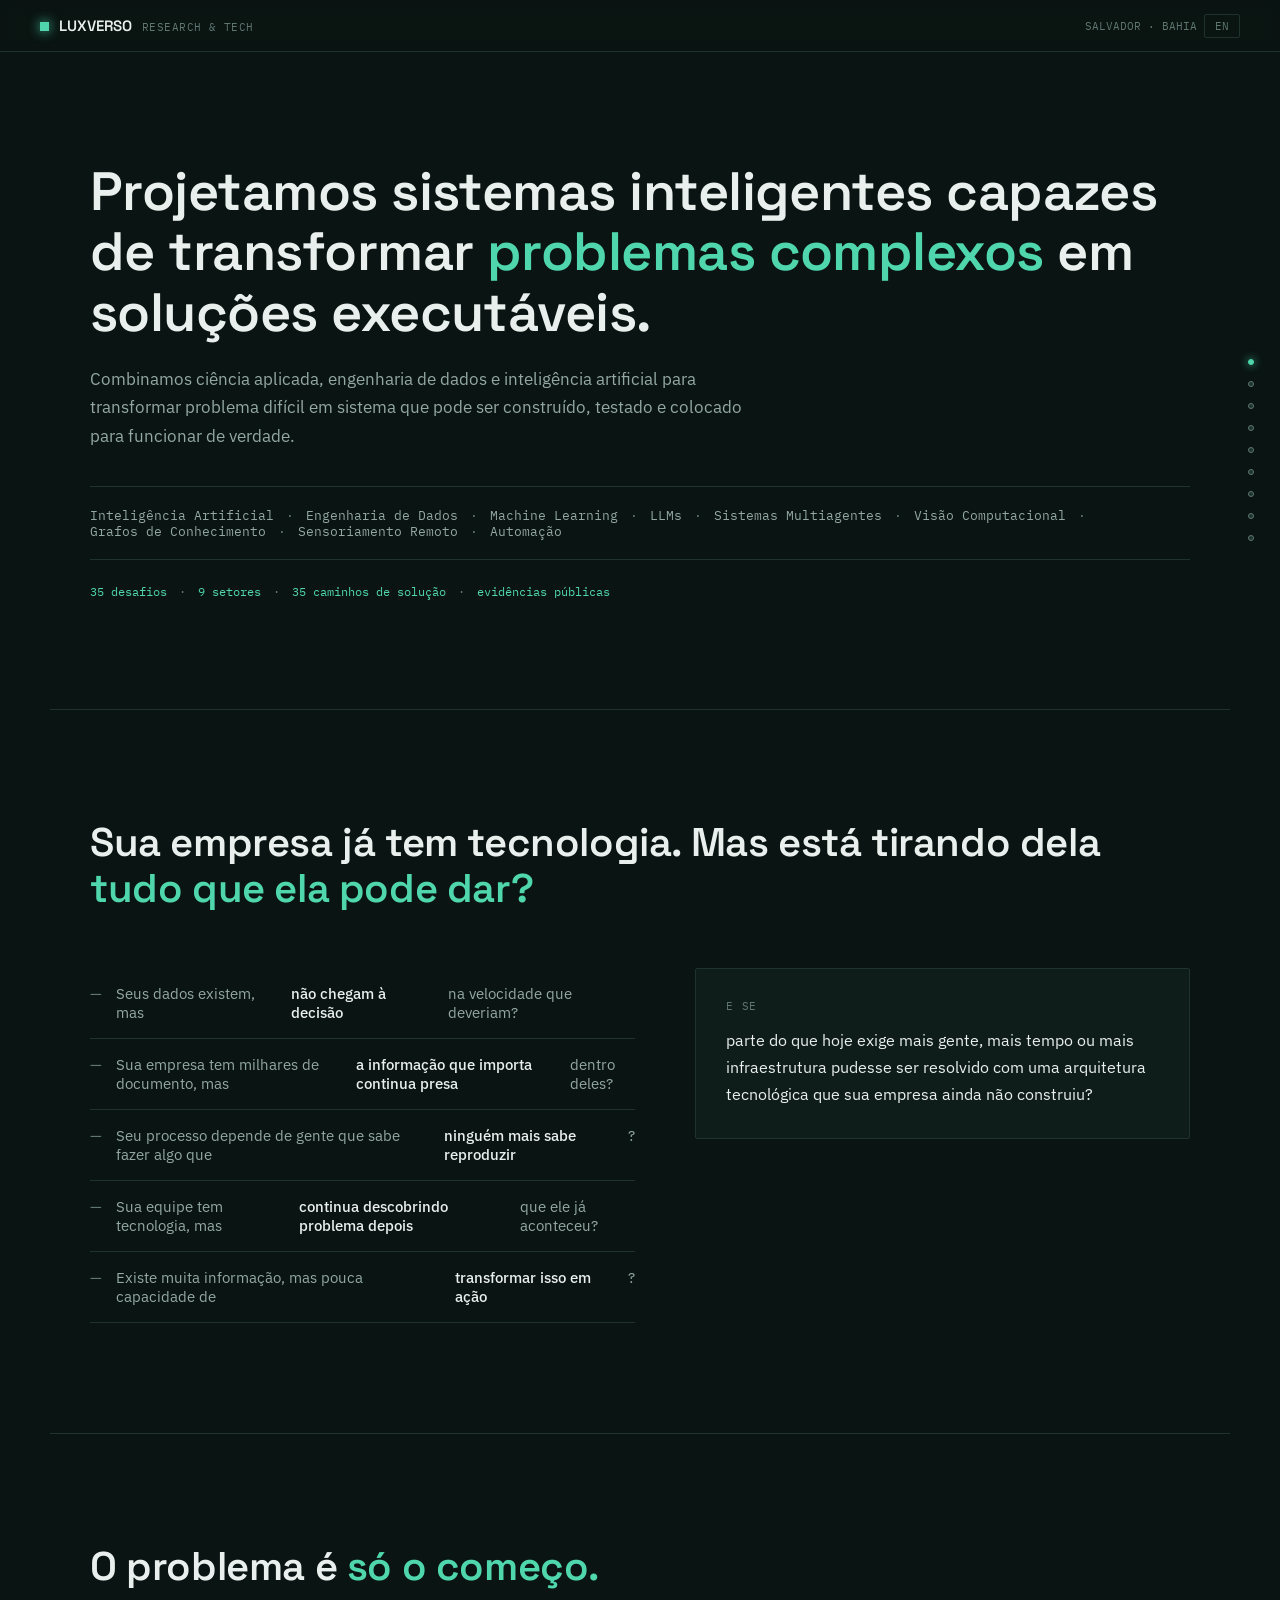
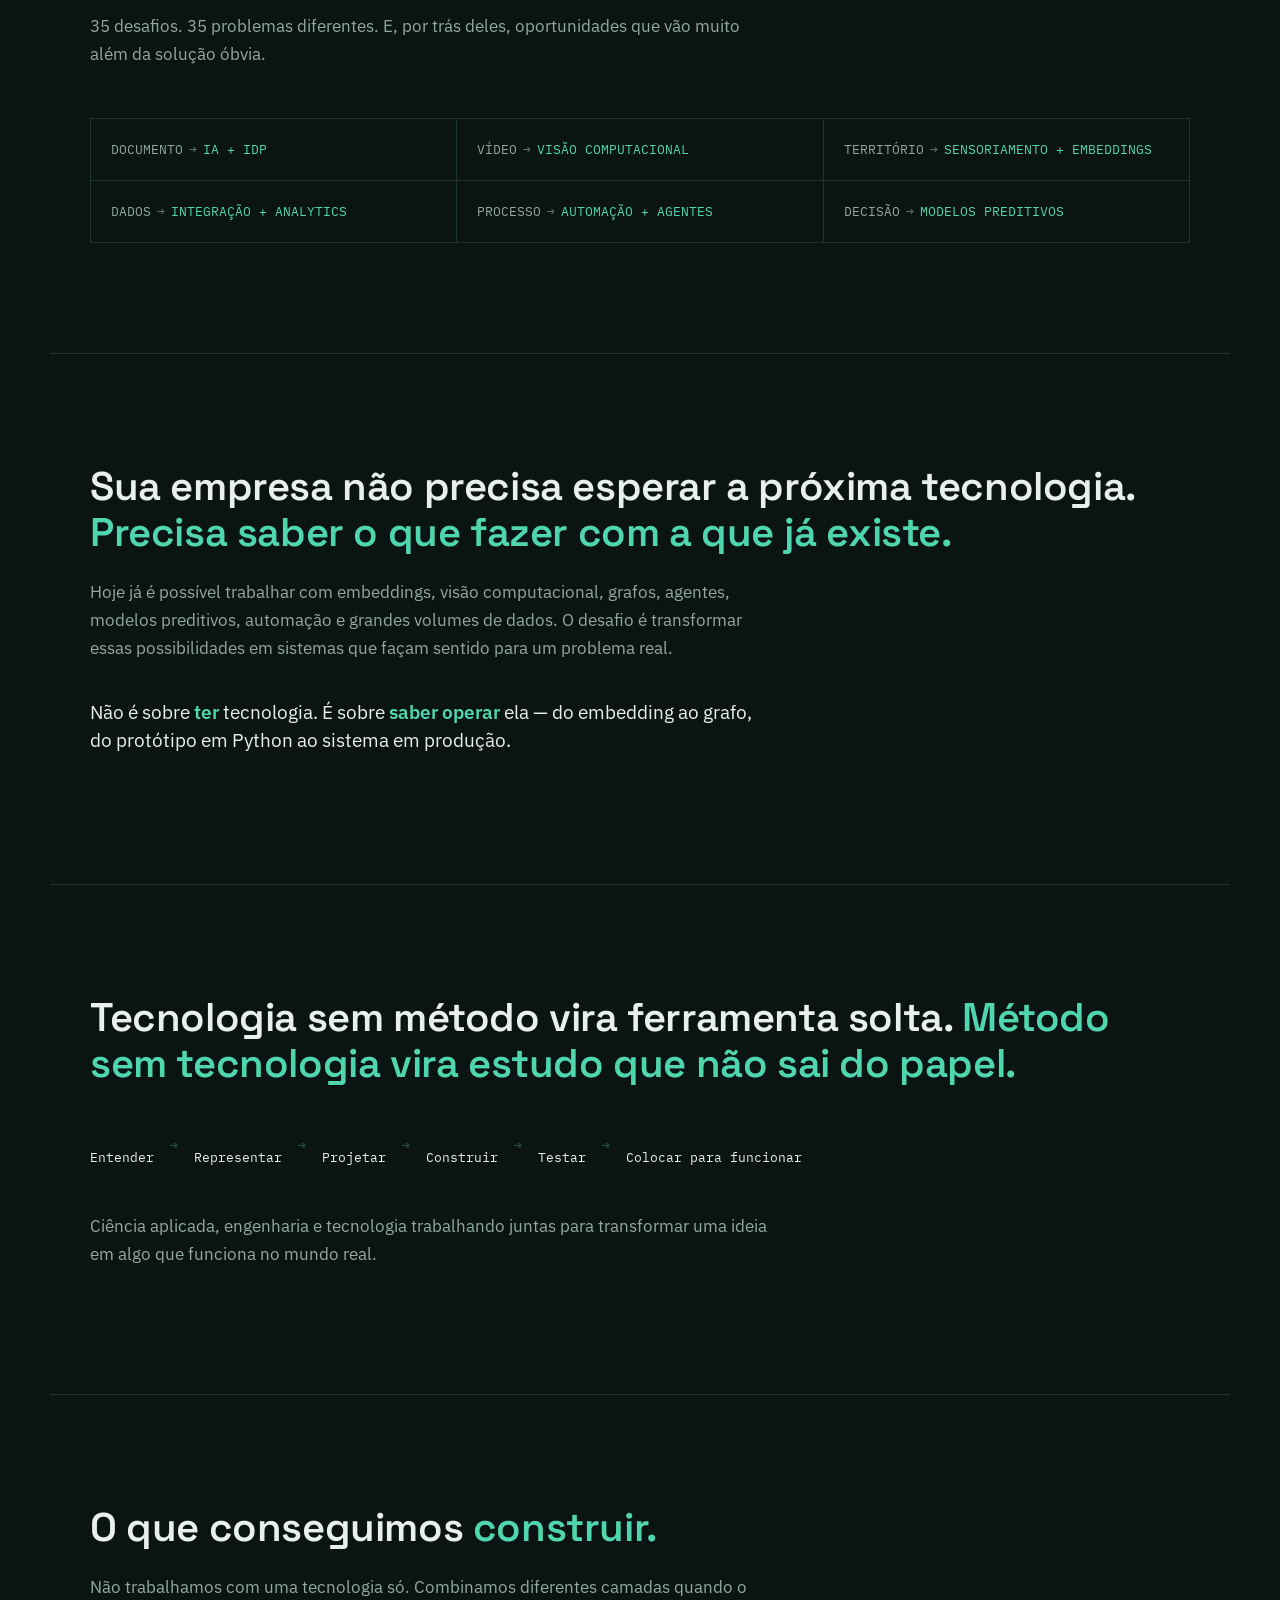
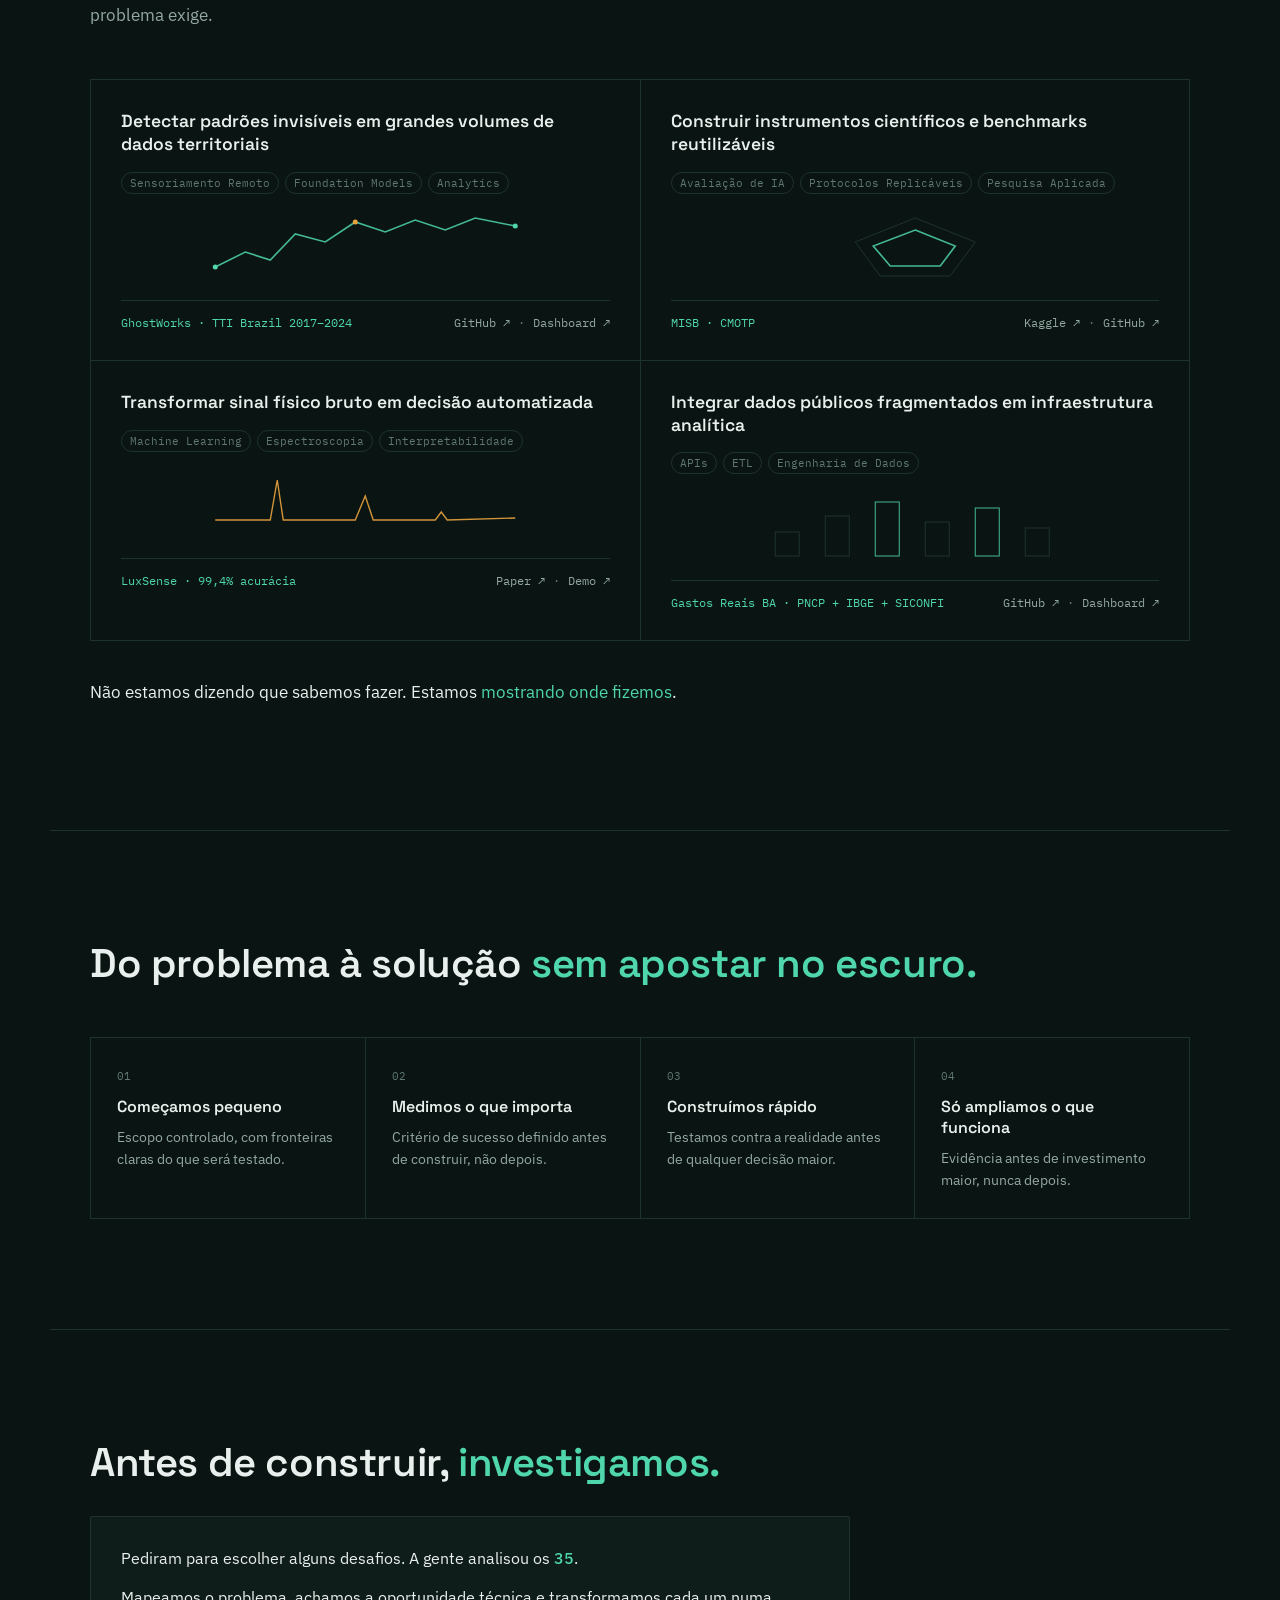
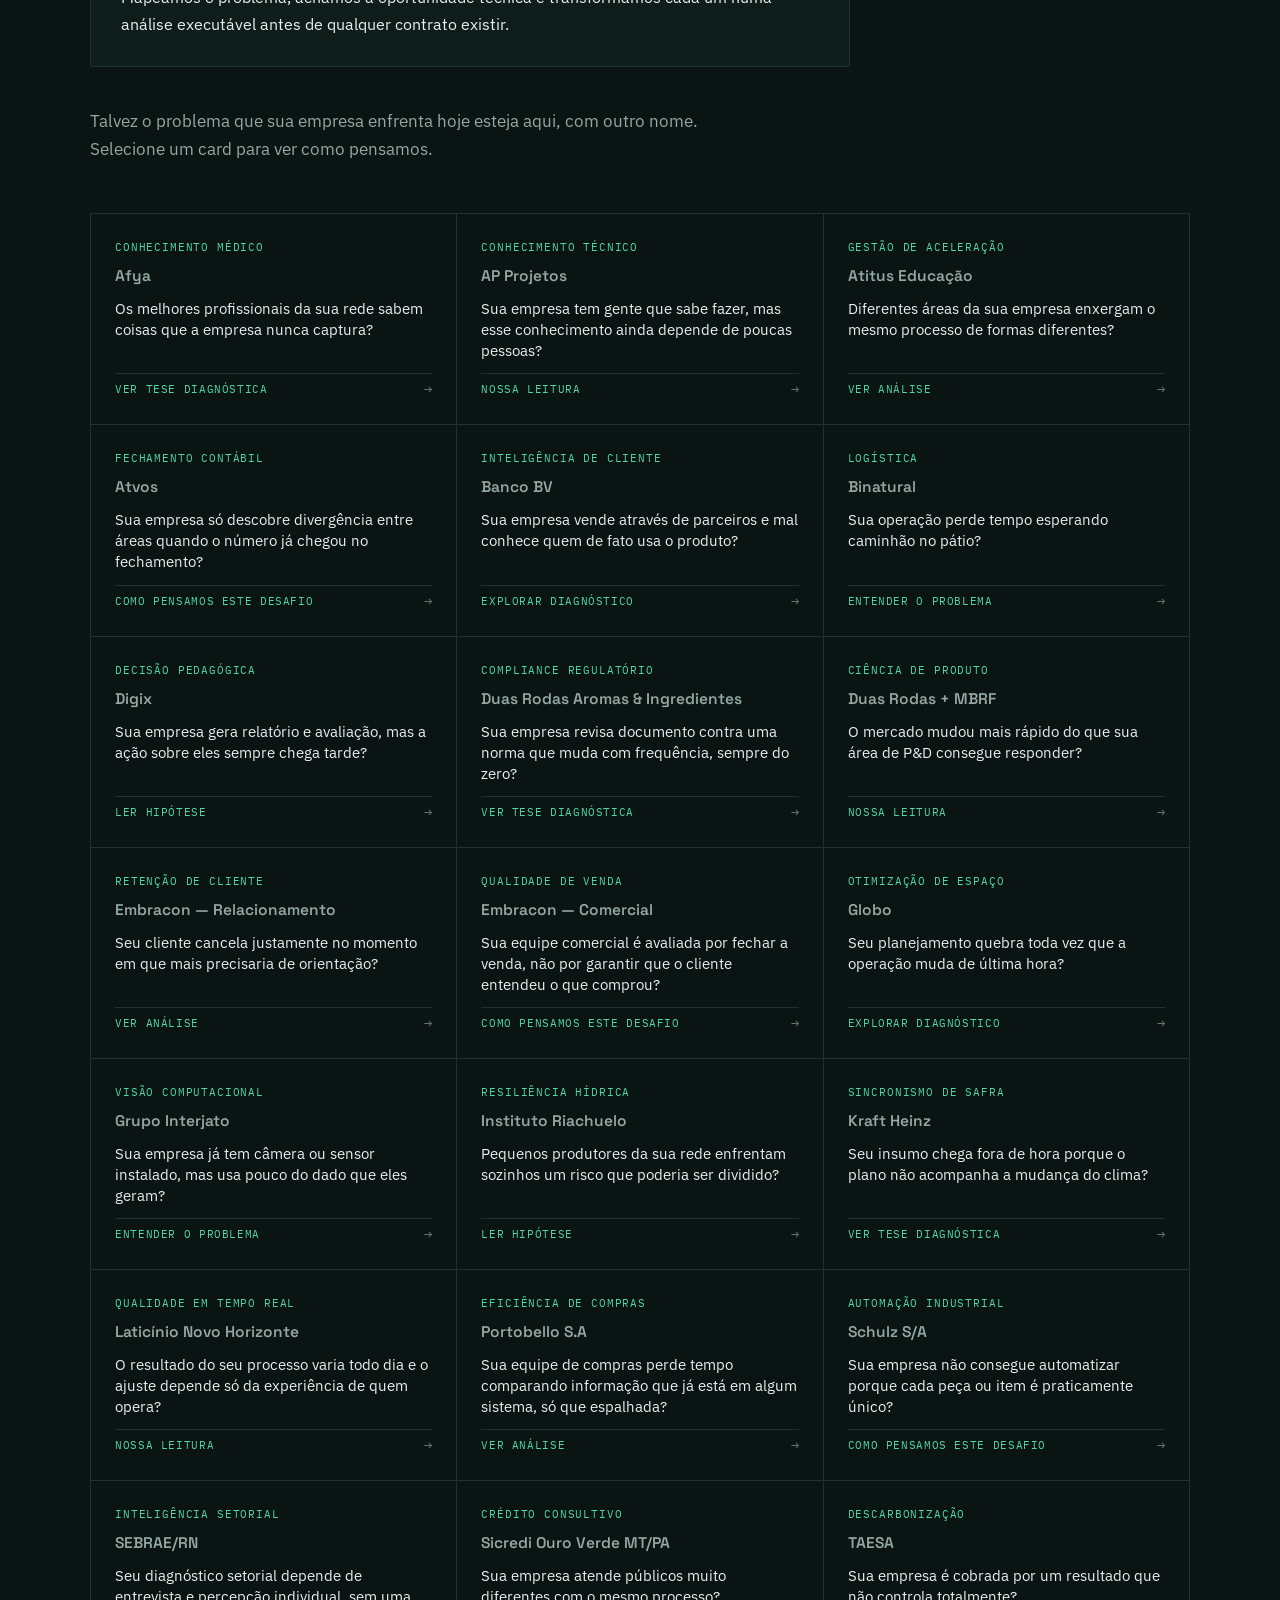
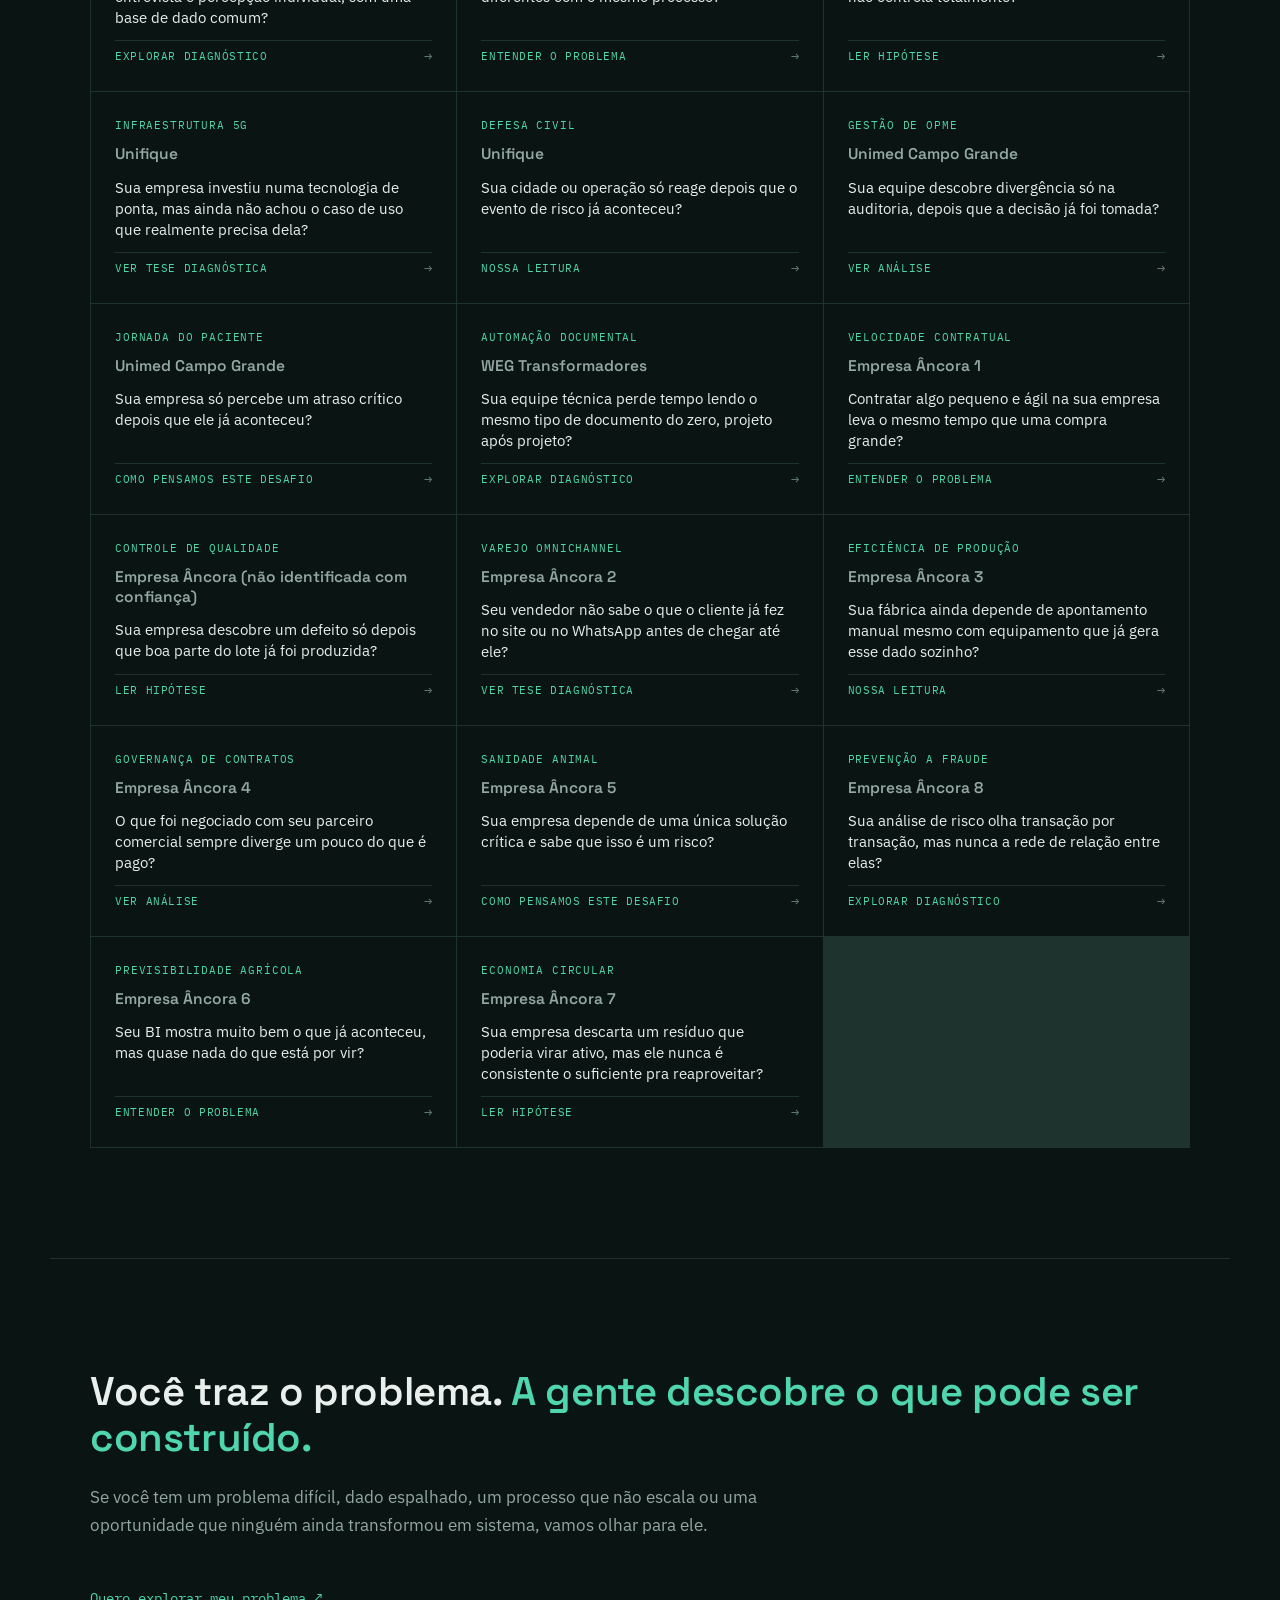
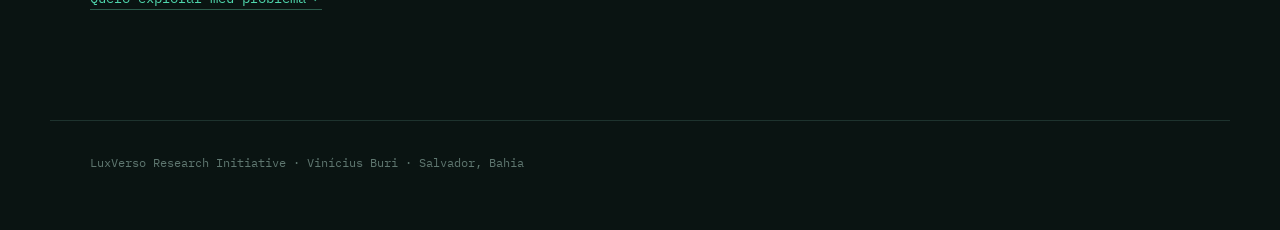
==== commit 56115543: "Restore Desafio-Sebrae/index.html with new version" ====
--- a/Desafio-Sebrae/index.html
+++ b/Desafio-Sebrae/index.html
@@ -32,7 +32,7 @@
   .brand-name{font-family:'Space Grotesk',sans-serif; font-weight:600; font-size:15px;}
   .brand-sub{font-family:'IBM Plex Mono',monospace; font-size:11px; color:var(--fg-dimmer); letter-spacing:.04em;}
   .topbar-right{font-family:'IBM Plex Mono',monospace; font-size:11px; color:var(--fg-dimmer);}
-  @media (max-width:520px){ .topbar-right{display:none;} }
+  @media (max-width:520px){ .topbar-loc{display:none;} }
 
   .sidenav{
     position:fixed; right:26px; top:50%; transform:translateY(-50%); z-index:55;
@@ -158,11 +158,12 @@
   @media (max-width:560px){ .app-grid{grid-template-columns:1fr;} }
   .app-card{background:var(--ink); padding:26px 24px; cursor:pointer; display:flex; flex-direction:column; gap:12px; min-height:158px; transition:background .18s;}
   .app-card:hover{background:var(--ink-2);}
-  .app-card:hover .app-arrow{transform:translate(3px,-3px); color:var(--signal);}
+  .app-card:hover .app-arrow{transform:translate(3px,0); color:var(--signal);}
   .app-label{font-family:'IBM Plex Mono',monospace; font-size:10.5px; color:var(--signal); letter-spacing:.08em; text-transform:uppercase;}
   .app-name{font-family:'Space Grotesk',sans-serif; font-weight:600; font-size:15.5px; line-height:1.3; color:var(--fg-dim);}
   .app-question{font-size:14.5px; color:var(--fg); line-height:1.45; flex:1;}
-  .app-foot{display:flex; justify-content:flex-end; align-items:center;}
+  .app-foot{display:flex; justify-content:space-between; align-items:center; padding-top:6px; border-top:1px solid var(--line);}
+  .app-status{font-family:'IBM Plex Mono',monospace; font-size:10.5px; text-transform:uppercase; letter-spacing:.06em; color:var(--signal);}
   .app-arrow{font-family:'IBM Plex Mono',monospace; font-size:14px; color:var(--fg-dimmer); transition:transform .18s, color .18s;}
 
   /* CONTATO */
@@ -207,7 +208,7 @@
     <span class="brand-name">LUXVERSO</span>
     <span class="brand-sub">RESEARCH &amp; TECH</span>
   </div>
-  <div class="topbar-right">SALVADOR · BAHIA <span class="lang-toggle" id="langToggle" title="Switch to English">EN</span></div>
+  <div class="topbar-right"><span class="topbar-loc">SALVADOR · BAHIA</span> <span class="lang-toggle" id="langToggle" title="Switch to English">EN</span></div>
 </header>
 
 <nav class="sidenav" id="sidenav">
@@ -1286,4 +1287,440 @@
     "oQueMuda": "Um candidato terapêutico já em estágio avançado ganha estruturação de dado e evidência mais rigorosa — mas o núcleo científico permanece com o parceiro de sanidade animal.",
     "porQueImporta": "Transforma um risco estratégico existencial (perda de licença para operar com fosfomicina) em vantagem de pioneirismo em sanidade animal sustentável, quando conduzido pelo parceiro certo.",
     "riscos": [
-    +      "Tecnologia emergente pode não escalar com o mesmo custo-benefício do antibiótico convencional em produção intensiva",
+      "Tratamento individual é inviável em lote grande, restringindo as soluções a abordagem profilática coletiva",
+      "Prazo de registro regulatório pode ser mais longo que a janela real de pressão sobre a fosfomicina"
+    ],
+    "porqueNos": [
+      "Não recomendamos este desafio como projeto principal da LuxVerso — nossa contribuição real seria pontual, como estruturação de dado para um candidato já em estágio avançado, não como execução do núcleo científico"
+    ]
+  },
+  {
+    "code": "3.19",
+    "etiqueta": "PREVENÇÃO A FRAUDE",
+    "company": "Empresa Âncora 8",
+    "title": "Prevenção a Fraudes",
+    "url": "/desafios/3-19",
+    "fonte": "https://sementenegocios.com.br/sebraeinovacaoaberta/empresas/empresa-ancora-10/",
+    "status": "dossiê completo",
+    "built": true,
+    "mecanismo": "Sinais desconectados",
+    "pergunta": "Sua análise de risco olha transação por transação, mas nunca a rede de relação entre elas?",
+    "reformulacao": "E se o padrão suspeito só aparecer quando você conecta sinais que hoje são analisados separados?",
+    "oCaso": "O crescimento de pagamento instantâneo, carteira digital e ativo virtual aumenta volume e diversidade de transação, superando a capacidade de detecção de abordagens que analisam transação isolada, não rede.",
+    "oQueFizemos": "Modelar as relações entre conta, transação e vínculo cadastral como rede, priorizando alerta por padrão de conexão — com justificativa rastreável de por que cada caso foi sinalizado, não uma pontuação de caixa-preta.",
+    "oQuePodeSerConstruido": "Grafo transacional → validação contra caso confirmado → alerta com justificativa rastreável → arquitetura com governança desde o início",
+    "oQueMuda": "O esforço manual de priorização de investigação cai e a qualidade do alerta sobe, com justificativa auditável que apoia — sem substituir — a decisão do investigador humano.",
+    "porQueImporta": "Transforma a prevenção de centro de custo reativo em capacidade proativa de identificar padrão emergente — vantagem defensável frente à velocidade crescente de novo arranjo financeiro digital.",
+    "riscos": [
+      "Exigência regulatória rigorosa de segurança, privacidade e governança para qualquer análise comportamental",
+      "Excesso de falso positivo pode sobrecarregar a equipe de investigação tanto quanto a ausência de detecção",
+      "Explicabilidade insuficiente pode inviabilizar o uso do modelo em contexto regulatório"
+    ],
+    "porqueNos": [
+      "Priorizamos explicabilidade e redução de falso positivo sobre acurácia bruta de detecção",
+      "A diferenciação está em produzir resultado acionável e auditável, não apenas mais uma pontuação de risco"
+    ]
+  },
+  {
+    "code": "3.20",
+    "etiqueta": "PREVISIBILIDADE AGRÍCOLA",
+    "company": "Empresa Âncora 6",
+    "title": "Transformação de Dados Agrícolas em Previsões e Insights",
+    "url": "/desafios/3-20",
+    "fonte": "https://sementenegocios.com.br/sebraeinovacaoaberta/empresas/empresa-ancora-7/",
+    "status": "dossiê completo",
+    "built": true,
+    "mecanismo": "Descrição sem previsão",
+    "pergunta": "Seu BI mostra muito bem o que já aconteceu, mas quase nada do que está por vir?",
+    "reformulacao": "E se o problema não fosse falta de dado, mas uma camada de previsão que nunca foi construída em cima dele?",
+    "oCaso": "A usina não consegue correlacionar automaticamente clima, solo, variedade de cana e logística entre polos distintos — o problema não é falta de dado, é falta de camada analítica que transforme dado disperso em previsão.",
+    "oQueFizemos": "Correlacionar as variáveis já disponíveis — clima, solo, variedade, logística — num modelo que estima produtividade e sinaliza desvio de custo em tempo hábil para ação, calibrado com o histórico real de um polo.",
+    "oQuePodeSerConstruido": "Consolidação multivariável → modelo preditivo → comparação com resultado real → validação antes de generalizar",
+    "oQueMuda": "A usina passa a identificar ofensor de custo e produtividade com antecedência útil para ajuste, substituindo o planejamento tardio por operação orientada por sinal preditivo.",
+    "porQueImporta": "Transforma a operação de orientada por análise retrospectiva para orientada por inteligência preditiva — decisão antecipada de safra em vez de ajuste emergencial reativo.",
+    "riscos": [
+      "Heterogeneidade entre polos pode limitar a generalização de um único modelo preditivo",
+      "Qualidade e consistência do dado histórico pode variar por polo",
+      "Ainda depende de validação manual de dado de campo, mesmo após automação parcial"
+    ],
+    "porqueNos": [
+      "Validamos o modelo retroativamente com dado real de um polo antes de prometer generalização para outros",
+      "A diferenciação está em provar ganho de precisão mensurável, não em entregar mais um dashboard descritivo"
+    ]
+  },
+  {
+    "code": "3.21",
+    "etiqueta": "ECONOMIA CIRCULAR",
+    "company": "Empresa Âncora 7",
+    "title": "Reaproveitamento de Subproduto da Produção de Tintas",
+    "url": "/desafios/3-21",
+    "fonte": "https://sementenegocios.com.br/sebraeinovacaoaberta/empresas/empresa-ancora-8/",
+    "status": "dossiê completo",
+    "built": true,
+    "mecanismo": "Variabilidade sem padrão",
+    "pergunta": "Sua empresa descarta um resíduo que poderia virar ativo, mas ele nunca é consistente o suficiente pra reaproveitar?",
+    "reformulacao": "E se o problema não fosse a variabilidade em si, mas nunca ter sido segmentada em partes mais homogêneas?",
+    "oCaso": "O resíduo heterogêneo da limpeza de extrusora impede reinserção consistente na cadeia produtiva. Este é fundamentalmente um problema de engenharia química de processo e ciência de materiais.",
+    "oQueFizemos": "Segmentar lotes de resíduo por padrão de composição, com rastreabilidade de origem, direcionando o esforço de validação técnica de reprocessamento — feito por parceiro de engenharia química — para os subgrupos mais promissores.",
+    "oQuePodeSerConstruido": "Lote segmentado por composição → rastreabilidade de origem → rota priorizada por subgrupo → validação técnica com parceiro",
+    "oQueMuda": "O esforço de tentativa e erro que hoje caracteriza a busca por reaproveitamento cai, porque o time passa a saber, com rastreabilidade, quais lotes valem o investimento de reprocessamento.",
+    "porQueImporta": "Transforma um passivo operacional recorrente — custo de descarte, risco ambiental — em ativo rentável, sustentando a meta de resíduo zero com receita real, não apenas indicador de sustentabilidade.",
+    "riscos": [
+      "A variabilidade qualitativa do resíduo tem causa múltipla, nem toda controlável no processo de limpeza",
+      "Conformidade com norma global (RoHS, REACH) é inegociável e pode limitar a rota técnica viável",
+      "A performance da tinta final não pode ser comprometida pela reinserção do material reciclado"
+    ],
+    "porqueNos": [
+      "Caracterizamos a variabilidade real do resíduo antes de propor qualquer rota de estabilização",
+      "A credibilidade vem de entender a causa raiz da inconsistência do material, não de aplicar tecnologia genérica de reciclagem"
+    ]
+  }
+];
+
+function openDetail(i){
+  const c = challenges[i];
+  document.getElementById('detailContent').innerHTML = `
+    <div class="detail-eyebrow">${c.etiqueta} · ${c.company}</div>
+    <h1 class="detail-question">${c.pergunta}</h1>
+    <p class="detail-reframe">${c.reformulacao}</p>
+    <a class="detail-source" href="${c.fonte}" target="_blank" rel="noopener">🔗 Ver desafio original ↗</a>
+    <div class="detail-block"><h3>O caso</h3><p>${c.oCaso}</p></div>
+    <div class="detail-block"><h3>O que fizemos</h3><p class="dim">${c.oQueFizemos}</p></div>
+    <div class="detail-block"><h3>O que pode ser construído</h3><p class="detail-chain">${c.oQuePodeSerConstruido}</p></div>
+    <div class="detail-block"><h3>O que muda</h3><p class="dim">${c.oQueMuda}</p></div>
+    <div class="detail-block"><h3>Por que importa</h3><p class="dim">${c.porQueImporta}</p></div>
+    <div class="detail-block"><h3>Riscos já identificados</h3><ul>${c.riscos.map(x=>`<li>${x}</li>`).join('')}</ul></div>
+    <div class="detail-block"><h3>Por que acreditamos ser o parceiro adequado</h3><ul>${c.porqueNos.map(x=>`<li>${x}</li>`).join('')}</ul></div>
+    <div class="cta-block">
+      <span class="cta-text">Se esse problema soa familiar, vamos conversar.</span>
+      <a class="cta-link" href="${'https://wa.me/5585999798762?text=' + encodeURIComponent('Olá, Vini! Li a análise do desafio da ' + c.company + ' no LuxVerso e queria conversar. Acho que minha empresa enfrenta um problema parecido.')}" target="_blank">Conversar sobre este problema ↗</a>
+    </div>`;
+  document.getElementById('detail').classList.add('open');
+  document.getElementById('detail').scrollTo(0,0);
+}
+function closeDetail(){ document.getElementById('detail').classList.remove('open'); }
+
+const dots = [...document.querySelectorAll('.sidenav a')];
+const secs = [...document.querySelectorAll('main section')];
+const spy = new IntersectionObserver((entries)=>{
+  entries.forEach(e=>{
+    if(e.isIntersecting){
+      const idx = secs.indexOf(e.target);
+      dots.forEach(d=>d.classList.remove('active'));
+      if(dots[idx]) dots[idx].classList.add('active');
+    }
+  });
+}, {threshold:0.5});
+secs.forEach(s=>spy.observe(s));
+// ---- i18n ----
+const uiText = {
+  pt: {
+    topbarRight: "SALVADOR · BAHIA",
+    langLabel: "EN",
+    langTitle: "Switch to English",
+    navItems: ["01 Hero","02 Espelho","03 O padrão","04 O gap real","05 Método","06 Capacidades","07 Como reduzimos risco","08 35 desafios","09 Contato"],
+    heroH1: "Projetamos sistemas inteligentes capazes de transformar <em>problemas complexos</em> em soluções executáveis.",
+    heroLede: "Combinamos ciência aplicada, engenharia de dados e inteligência artificial para transformar problema difícil em sistema que pode ser construído, testado e colocado para funcionar de verdade.",
+    heroTech: ["Inteligência Artificial","Engenharia de Dados","Machine Learning","LLMs","Sistemas Multiagentes","Visão Computacional","Grafos de Conhecimento","Sensoriamento Remoto","Automação"],
+    heroStats: ["35 desafios","9 setores","35 caminhos de solução","evidências públicas"],
+    mirrorH2: "Sua empresa já tem tecnologia. Mas está tirando dela <em>tudo que ela pode dar?</em>",
+    mirrorCalloutTag: "E se",
+    mirrorCalloutP: "parte do que hoje exige mais gente, mais tempo e mais retrabalho pudesse ser resolvido com um sistema bem desenhado?",
+    mirrorItems: [
+      {before: "Seus dados existem, mas ", b: "não chegam à decisão", after: " na velocidade que deveriam?"},
+      {before: "Sua empresa tem milhares de documento, mas ", b: "a informação que importa continua presa", after: " dentro deles?"},
+      {before: "Seu processo depende de gente que sabe fazer algo que ", b: "ninguém mais sabe reproduzir", after: "?"},
+      {before: "Sua equipe tem tecnologia, mas ", b: "continua descobrindo problema depois", after: " que ele já aconteceu?"},
+      {before: "Existe muita informação, mas pouca capacidade de ", b: "transformar isso em ação", after: "?"}
+    ],
+    patternH2: "O problema é <em>só o começo.</em>",
+    patternLede: "35 desafios. 35 problemas diferentes. E, por trás deles, oportunidades que vão muito além da solução óbvia.",
+    patternItems: [
+      {from: "DOCUMENTO", to: "IA + IDP"},
+      {from: "VÍDEO", to: "VISÃO COMPUTACIONAL"},
+      {from: "TERRITÓRIO", to: "SENSORIAMENTO + EMBEDDINGS"},
+      {from: "DADOS", to: "INTEGRAÇÃO + ANALYTICS"},
+      {from: "PROCESSO", to: "AUTOMAÇÃO + AGENTES"},
+      {from: "DECISÃO", to: "MODELOS PREDITIVOS"}
+    ],
+    capgapH2: "Sua empresa não precisa esperar a próxima tecnologia. <em>Precisa saber o que fazer com a que já existe.</em>",
+    capgapLede: "Hoje já é possível trabalhar com embeddings, visão computacional, grafos, agentes, modelos preditivos, automação e grandes volumes de dados. O desafio é transformar essas possibilidades em sistemas que façam sentido para um problema real.",
+    capgapPunch: "Não é sobre <b>ter</b> tecnologia. É sobre <b>saber operar</b> ela — do embedding ao grafo, do protótipo em Python ao sistema em produção.",
+    methodH2: "Tecnologia sem método vira ferramenta solta. <em>Método sem tecnologia vira estudo que não sai do papel.</em>",
+    methodFlow: ["Entender","Representar","Projetar","Construir","Testar","Colocar para funcionar"],
+    methodLede: "Ciência aplicada, engenharia e tecnologia trabalhando juntas para transformar uma ideia em algo que funciona no mundo real.",
+    capsH2: "O que conseguimos <em>construir.</em>",
+    capsLede: "Não trabalhamos com uma tecnologia só. Combinamos diferentes camadas quando o problema exige.",
+    capCards: [
+      {title: "Detectar padrões invisíveis em grandes volumes de dados territoriais", how: ["Sensoriamento Remoto","Foundation Models","Analytics"], evidence: "GhostWorks · TTI Brazil 2017–2024"},
+      {title: "Construir instrumentos científicos e benchmarks reutilizáveis", how: ["Avaliação de IA","Protocolos Replicáveis","Pesquisa Aplicada"], evidence: "MISB · CMOTP"},
+      {title: "Transformar sinal físico bruto em decisão automatizada", how: ["Machine Learning","Espectroscopia","Interpretabilidade"], evidence: "LuxSense · 99,4% acurácia"},
+      {title: "Integrar dados públicos fragmentados em infraestrutura analítica", how: ["APIs","ETL","Engenharia de Dados"], evidence: "Gastos Reais BA · PNCP + IBGE + SICONFI"}
+    ],
+    capCloser: "Não estamos dizendo que sabemos fazer. Estamos <em style=\"color:var(--signal); font-style:normal;\">mostrando onde fizemos</em>.",
+    riskH2: "Do problema à solução <em>sem apostar no escuro.</em>",
+    riskCards: [
+      {h3: "Começamos pequeno", p: "Escopo controlado, com fronteiras claras do que será testado."},
+      {h3: "Medimos o que importa", p: "Critério de sucesso definido antes de construir, não depois."},
+      {h3: "Construímos rápido", p: "Testamos contra a realidade antes de qualquer decisão maior."},
+      {h3: "Só ampliamos o que funciona", p: "Evidência antes de investimento maior, nunca depois."}
+    ],
+    contextH2: "Antes de construir, <em>investigamos.</em>",
+    contextP1: "Pediram para escolher alguns desafios. A gente analisou os <span class=\"highlight\">35</span>.",
+    contextP2: "Mapeamos o problema, achamos a oportunidade técnica e transformamos cada um numa análise executável antes de qualquer contrato existir.",
+    contextLede: "Talvez o problema que sua empresa enfrenta hoje esteja aqui, com outro nome. Selecione um card para ver como pensamos.",
+    contactH2: "Você traz o problema. <em>A gente descobre o que pode ser construído.</em>",
+    contactLede: "Se você tem um problema difícil, dado espalhado, um processo que não escala ou uma oportunidade que ninguém ainda transformou em sistema, vamos olhar para ele.",
+    contactLink: "Quero explorar meu problema ↗",
+    footer: "LuxVerso Research Initiative · <a href=\"https://github.com/viniburilux\" target=\"_blank\" style=\"text-decoration:none;\">Vinícius Buri</a> · Salvador, Bahia",
+    backBtn: "← voltar",
+    ctaText: "Se esse problema soa familiar, vamos conversar.",
+    ctaLink: "Conversar sobre este problema ↗",
+    whatsappMsgTpl: (name) => `Olá, Vini! Li a análise do desafio da ${name} no LuxVerso e queria conversar sobre essa hipótese. Acho que minha empresa enfrenta um problema parecido.`,
+  },
+  en: {
+    topbarRight: "SALVADOR · BAHIA",
+    langLabel: "PT",
+    langTitle: "Switch to Portuguese",
+    navItems: ["01 Hero","02 Mirror","03 The Pattern","04 The Real Gap","05 Method","06 Capabilities","07 How We Reduce Risk","08 35 Challenges","09 Contact"],
+    heroH1: "We design intelligent systems capable of turning <em>complex problems</em> into executable solutions.",
+    heroLede: "We combine applied science, data engineering, and artificial intelligence to turn hard problems into systems that can be built, tested, and put to work in the real world.",
+    heroTech: ["Artificial Intelligence","Data Engineering","Machine Learning","LLMs","Multi-Agent Systems","Computer Vision","Knowledge Graphs","Remote Sensing","Automation"],
+    heroStats: ["35 challenges","9 sectors","35 solution paths","public evidence"],
+    mirrorH2: "Your company already has technology. But are you getting <em>everything it can deliver?</em>",
+    mirrorCalloutTag: "What if",
+    mirrorCalloutP: "part of what today demands more people, more time, and more rework could be solved with a well-designed system?",
+    mirrorItems: [
+      {before: "Your data exists, but ", b: "it does not reach the decision", after: " at the speed it should?"},
+      {before: "Your company has thousands of documents, but ", b: "the information that matters stays trapped", after: " inside them?"},
+      {before: "Your process depends on people who know how to do something that ", b: "no one else can reproduce", after: "?"},
+      {before: "Your team has technology, but ", b: "keeps discovering problems after", after: " they have already happened?"},
+      {before: "There is a lot of information, but little ability to ", b: "turn it into action", after: "?"}
+    ],
+    patternH2: "The problem is <em>just the beginning.</em>",
+    patternLede: "35 challenges. 35 different problems. And behind them, opportunities that go far beyond the obvious solution.",
+    patternItems: [
+      {from: "DOCUMENT", to: "AI + IDP"},
+      {from: "VIDEO", to: "COMPUTER VISION"},
+      {from: "TERRITORY", to: "REMOTE SENSING + EMBEDDINGS"},
+      {from: "DATA", to: "INTEGRATION + ANALYTICS"},
+      {from: "PROCESS", to: "AUTOMATION + AGENTS"},
+      {from: "DECISION", to: "PREDICTIVE MODELS"}
+    ],
+    capgapH2: "Your company does not need to wait for the next technology. <em>It needs to know what to do with the one it already has.</em>",
+    capgapLede: "It is already possible to work with embeddings, computer vision, graphs, agents, predictive models, automation, and large volumes of data. The challenge is turning these possibilities into systems that make sense for a real problem.",
+    capgapPunch: "It is not about <b>having</b> technology. It is about <b>knowing how to operate</b> it — from embedding to graph, from Python prototype to production system.",
+    methodH2: "Technology without method becomes a loose tool. <em>Method without technology becomes a study that never leaves the page.</em>",
+    methodFlow: ["Understand","Represent","Design","Build","Test","Put to work"],
+    methodLede: "Applied science, engineering, and technology working together to turn an idea into something that works in the real world.",
+    capsH2: "What we can <em>build.</em>",
+    capsLede: "We do not work with a single technology. We combine different layers when the problem demands it.",
+    capCards: [
+      {title: "Detect invisible patterns in large volumes of territorial data", how: ["Remote Sensing","Foundation Models","Analytics"], evidence: "GhostWorks · TTI Brazil 2017–2024"},
+      {title: "Build reusable scientific instruments and benchmarks", how: ["AI Evaluation","Replicable Protocols","Applied Research"], evidence: "MISB · CMOTP"},
+      {title: "Turn raw physical signal into automated decision", how: ["Machine Learning","Spectroscopy","Interpretability"], evidence: "LuxSense · 99.4% accuracy"},
+      {title: "Integrate fragmented public data into analytical infrastructure", how: ["APIs","ETL","Data Engineering"], evidence: "Gastos Reais BA · PNCP + IBGE + SICONFI"}
+    ],
+    capCloser: "We are not saying we know how. We are <em style=\"color:var(--signal); font-style:normal;\">showing where we did it</em>.",
+    riskH2: "From problem to solution <em>without betting in the dark.</em>",
+    riskCards: [
+      {h3: "We start small", p: "Controlled scope, with clear boundaries of what will be tested."},
+      {h3: "We measure what matters", p: "Success criteria defined before building, not after."},
+      {h3: "We build fast", p: "We test against reality before any major decision."},
+      {h3: "We only scale what works", p: "Evidence before bigger investment, never after."}
+    ],
+    contextH2: "Before building, <em>we investigate.</em>",
+    contextP1: "They asked us to pick a few challenges. We analyzed all <span class=\"highlight\">35</span>.",
+    contextP2: "We mapped the problem, found the technical opportunity, and turned each one into an executable analysis before any contract existed.",
+    contextLede: "Perhaps the problem your company faces today is here, under a different name. Select a card to see how we think.",
+    contactH2: "You bring the problem. <em>We figure out what can be built.</em>",
+    contactLede: "If you have a hard problem, scattered data, a process that does not scale, or an opportunity no one has yet turned into a system, let us look at it.",
+    contactLink: "I want to explore my problem ↗",
+    footer: "LuxVerso Research Initiative · <a href=\"https://github.com/viniburilux\" target=\"_blank\" style=\"text-decoration:none;\">Vinícius Buri</a> · Salvador, Bahia",
+    backBtn: "← back",
+    ctaText: "If this problem sounds familiar, let us talk.",
+    ctaLink: "Talk about this problem ↗",
+    whatsappMsgTpl: (name) => `Hi Vini! I read the analysis of the challenge from ${name} on LuxVerso and wanted to talk about this hypothesis. I think my company faces a similar problem.`,
+  }
+};
+
+const challengesEN = [{"etiqueta": "MEDICAL KNOWLEDGE", "pergunta": "Do the top professionals in your network know things the company never captures?", "reformulacao": "What if the problem isn't the lack of a communication channel, but that contributing yields no recognizable return?", "oCaso": "Afya delivers content and training to physicians but never built a return path: the knowledge physicians themselves hold doesn't return as something recognized by the platform. It's a one-way relationship disguised as engagement.", "oQueFizemos": "We created a circuit where a physician's contribution — a case, a practice, a clinical insight — is organized, indexed, and citable by other professionals, with visible and traceable recognition linked to the contributor.", "oQuePodeSerConstruido": "Defined value contribution → indexed knowledge → relationship map → traceable recognition", "oQueMuda": "Physicians see concrete returns when they contribute, increasing recurring participation. Afya gains an organized clinical knowledge base that no pure content competitor can quickly replicate.", "porQueImporta": "Transforms Afya from an educational content provider into the curator of a proprietary clinical knowledge network — an asset that depends on accumulated trust rather than a catalog, and is therefore hard to copy.", "riscos": ["Audience with extreme time scarcity, hard to engage in any new habit", "Uncurated user-generated content can compromise clinical quality", "Governance and compliance with CFM rules"], "porqueNos": ["We see the problem as the absence of return for contributors, not as a lack of channel — that changes what needs to be built first", "We know how to organize dispersed knowledge into a searchable, relational structure", "We measure real recurrence of behavior, not just self-reported satisfaction in surveys", "The same method has already been applied to other contexts of dispersed knowledge across many people"]}, {"etiqueta": "TECHNICAL KNOWLEDGE", "pergunta": "Does your company have people who know how to do the work, but that knowledge is still concentrated in a few individuals?", "reformulacao": "What if the bottleneck is not the number of documents to review, but that the quality standard has never been externalized from the reviewers' heads?", "oCaso": "Rework in document review happens because quality depends on each reviewer's tacit knowledge. When an experienced reviewer leaves or is absent, the review standard drops — the criteria were never documented, only practiced.", "oQueFizemos": "We captured, together with the most experienced reviewers, the criteria they apply in practice. We turned into clear rules what is an objective check, and kept as contextual support what requires judgment — returning to the reviewer only the points that truly need their attention.", "oQuePodeSerConstruido": "Mapped criterion → verifiable rule → contextual support → traceability", "oQueMuda": "Much of today's manual review becomes structured and traceable, without removing the engineer's final say. Quality stops depending on a specific person being available.", "porQueImporta": "It changes the business model: from a consultancy that depends on the talent of a few individuals to a consultancy with a company-owned quality standard — a necessary step to scale without inheriting the same turnover risk on every new project.", "riscos": ["The real standard may be more context-dependent than it first appears", "Senior reviewers may resist putting into writing a judgment that is currently only theirs"], "porqueNos": ["We recognize the problem is knowledge concentrated in people, not the slowness of the review process — this prevents building the wrong tool", "We can separate what is a technical criterion from what is a reviewer's personal style", "We compare any automation with real human judgment before trusting it", "The benefit stays with the company, not the individual: it remains valid even when the team changes"]}, {"etiqueta": "ACCELERATION MANAGEMENT", "pergunta": "Do different areas of your company view the same process differently?", "reformulacao": "What if the problem isn't lack of data, but the absence of a common scale for those who measure progress?", "oCaso": "Each area at Atitus measures a business's progress using its own scale because there is no shared stage model. Dashboards built on that basis produce a visually appealing funnel that is incoherent across observers.", "oQueFizemos": "Built, together with the involved areas, a minimal maturity-stage model accepted by all, and tested it against Atitus's historical trail data to confirm whether it truly separates businesses that progress from those that stall.", "oQuePodeSerConstruido": "Common stage model → validation with real historical data → model adjustment → lightweight integration between systems", "oQueMuda": "All areas start to view business progress by the same scale, enabling preventive intervention instead of late detection of stagnation.", "porQueImporta": "Turns Atitus from a provider of an entrepreneurship program into an institution capable of anticipating a business's success — a differentiator that attracts both students and investors interested in qualified deal flow.", "riscos": ["Departments may resist a common model that exposes their own area's weaknesses", "Progress history may be recorded inconsistently across systems", "Without executive support, cross-area integration tends to stall in governance disputes"], "porqueNos": ["We see the problem as the absence of a common data model between areas, not as a lack of a dashboard — this changes what needs to be solved first", "We treat the stage model as something to be validated with real data, not as a structure handed down by committee consensus", "We tested the model against Atitus's own historical data before making it an institutional standard", "We know how to design categories validated by evidence, not just by interdepartmental agreement"]}, {"etiqueta": "ACCOUNTING CLOSE", "pergunta": "Does your company only discover discrepancies between departments when the number has already reached the close?", "reformulacao": "What if the problem isn't the speed of posting, but the moment when the information is checked?", "oCaso": "Different departments feed the same accounting provision, each recording and interpreting information in its own way. That divergence only appears late, during the manual check before posting — when it's already costly to correct.", "oQueFizemos": "Built a validation layer that checks source information — contracts, measurements, invoices — against rules defined with the accounting team, flagging divergences before posting rather than during the final review.", "oQuePodeSerConstruido": "Source document → consistency rule → risk score → integration with SAP", "oQueMuda": "Interdepartmental divergence is captured before posting, not during the rush of the close. Review time falls and the reliability of accounting information rises.", "porQueImporta": "It shifts the controller role from reactive checking to preventive governance of financial data — a capability that becomes more critical as the company grows in operational complexity.", "riscos": ["Legacy systems and SAP customizations may hinder standard automation", "Accounting teams may resist due to a perceived loss of control", "If the source is already inconsistent, automation only accelerates the propagation of the error"], "porqueNos": ["We see the problem as a lack of trust between departments before posting, not as slowness — that changes what the system needs to validate", "We treat accounting automation with the same audit rigor expected of a human, preserving traceability", "We measure where the largest interdepartmental divergences are today, using real data, before proposing any automation", "The system flags exceptions, it doesn't decide on its own — essential in a critical accounting process"]}, {"etiqueta": "CUSTOMER INTELLIGENCE", "pergunta": "Does your company sell through partners and barely know who actually uses the product?", "reformulacao": "What if the issue isn't a lack of app or technology, but the absence of a direct relationship with the person who decides to buy?", "oCaso": "In the B2B2C model, BV optimized for channel efficiency — the partners — not for the relationship with the end customer. Any attempt at personalization is blocked by the lack of the bank's own rich behavioral data about who actually uses the credit.", "oQueFizemos": "Consolidated the behavioral signals the bank already holds directly, even when fragmented, and used them to detect the right moment to offer the right product — without having to reformulate the relationship with channel partners.", "oQuePodeSerConstruido": "Consolidated behavioral data → propensity model → lifecycle personalization → lightweight legacy integration", "oQueMuda": "The bank can anticipate the right moment to offer the right product even with fragmented data, increasing products per customer without requiring a complete overhaul of the customer journey.", "porQueImporta": "Enables BV to compete with neobanks on personalization while retaining the scale efficiency of the B2B2C model — combining the best of both approaches instead of choosing between them.", "riscos": ["Legacy systems may limit the granularity of data available in a timely manner", "Enriching the customer profile with partner data requires a clear legal basis under LGPD", "Partners may resist initiatives that bring the bank closer to the end customer"], "porqueNos": ["We view the problem as a structural dependency on third parties to know the customer, not as a missing app — that pinpoints where the real value is", "We know how to build predictive models from fragmented and incomplete data without waiting for an ideal dataset", "We measure real incremental gain within a short window; we don't promise a perfect long-term journey", "We design the solution to coexist with legacy systems via lightweight integration, not to replace them"]}, {"etiqueta": "LOGISTICS", "pergunta": "Does your operation waste time waiting for trucks in the yard?", "reformulacao": "What if the problem isn't the size of the yard, but the timing of when information is checked?", "oCaso": "Trucks queue because document validation and registration are only done once they're already in the yard. It's a manual, real-time process resolving issues that could have been addressed before arrival.", "oQueFizemos": "A pre-validation layer that confirms registration, documents and truck scheduling before physical arrival, turning the yard from a checking post into a confirmation post — the driver arrives already cleared.", "oQuePodeSerConstruido": "Digital registration → intelligent scheduling → automated checking → real-time status", "oQueMuda": "Dwell time in the yard drops because the slowest step is resolved before the truck arrives. Binatural gains capacity to handle higher volume without expanding physical area.", "porQueImporta": "It turns the yard from a fixed physical bottleneck into elastic capacity: Binatural can absorb volume growth without investing in more land or infrastructure.", "riscos": ["Drivers may view pre-scheduling as extra bureaucracy, reducing adoption", "Incomplete or outdated registration compromises automatic validation", "The solution depends on stable connectivity inside the yard"], "porqueNos": ["We view the problem as an information-sequence issue, not a lack of space — that changes where the solution must act", "We observe the real manual process to uncover the true constraints, not just the written rules", "We work within tight budgets, prioritizing interventions that deliver fastest gains rather than a full solution at once", "The model, once working in one unit, replicates to others without needing to be rebuilt from scratch"]}, {"etiqueta": "PEDAGOGICAL DECISION", "pergunta": "Does your company generate reports and evaluations, but action on them always arrives too late?", "reformulacao": "What if the problem isn't lack of data, but the distance between the result and the person who needs to act on it?", "oCaso": "Application, consolidation, analysis and pedagogical planning remain disconnected in Digix's workflow. Performance data exists, but it doesn't automatically flow to classroom decision-makers — and when it does, it's often already historical.", "oQueFizemos": "Automatically organize results by skill, class and period, and deliver to each profile — network manager, school principal, coordinator — only the view they need to act, without relying on manual consolidation.", "oQuePodeSerConstruido": "Consolidation by skill and class → digitization when necessary → prioritized view of gaps → segmented delivery by profile", "oQueMuda": "The time between an assessment result and a pedagogical decision is measurably reduced, because each management level receives exactly the information it needs at the right moment.", "porQueImporta": "Positions Digix as an evidence-based public policy partner, not just a software vendor — a strategic asset in public education contracts.", "riscos": ["Failure to anonymize or control access to a minor's data creates serious legal risk", "A dashboard only generates value if it actually changes classroom practice", "Incorrect mapping of question to skill compromises the entire decision chain"], "porqueNos": ["We see the problem as a disconnect between assessment and action, not simply lack of digitization — which changes what must be solved first", "We treat minor data privacy as a design constraint from the start, not as a compliance layer applied at the end", "We validate the question-to-skill mapping against human experts before trusting it at scale", "The traceability infrastructure built here is reusable across other educational products"]}, {"etiqueta": "REGULATORY COMPLIANCE", "pergunta": "Does your company review documents against a standard that changes frequently, always starting from scratch?", "reformulacao": "What if the problem isn't review volume but the absence of a stable translation between the standard and day-to-day practice?", "oCaso": "Labeling legislation (RDC 429/2020, IN 75/2020) changes frequently and allows interpretation. Without a layer that translates the standard into stable operational rules, each label is reviewed from scratch — and at high volume errors become statistically inevitable.", "oQueFizemos": "Worked with the regulatory team to translate the current standard into verifiable, versioned rules, applied them to the existing formulations database, and designed from the outset the update process for those rules when the standard changes.", "oQuePodeSerConstruido": "Standard encoded as rules → automatic checking → update process → ERP integration", "oQueMuda": "Label approval time decreases and non-compliance rate falls, because checking no longer depends exclusively on whoever is available at the moment.", "porQueImporta": "Transforms regulatory compliance from a reactive cost center into a competitive speed capability — accelerating time-to-market with regulatory assurance is a direct advantage in a market of volatile trends.", "riscos": ["An outdated rules engine creates a false sense of security, worse than having no automation", "The final compliance decision must remain with a qualified human", "Inconsistency in the formulations database propagates into automatic checking"], "porqueNos": ["We see the problem as a lack of translation between a living standard and operational practice, not as slow review", "We treat compliance as a living process, with update procedures for every regulatory change, not a one‑off deliverable", "We prioritize verifiable rules over pure generative AI, given the risk of error in a regulatory context", "We measure agreement between automatic checking and human review before promising any reduction in rework"]}, {"etiqueta": "PRODUCT SCIENCE", "pergunta": "Has the market shifted faster than your R&D can respond?", "reformulacao": "What if the problem isn't a lack of ideas, but the absence of objective criteria to decide quickly what to test first?", "oCaso": "Unlike other cases, this is not a data or process problem — it's applied science under the pressure of a market window. Whoever solves the science first captures the functional-ingredient category for this audience.", "oQueFizemos": "Acted as a scientific-analytical support layer around the company's R&D core or research partners, with objective success metrics defined before lab tests, not after.", "oQuePodeSerConstruido": "Candidate screening by evidence → success metric defined before testing → statistical modeling → consumer behavior tracking", "oQueMuda": "The company enters lab tests with candidates prioritized by evidence and with success criteria already defined, instead of reacting opportunistically to the trend.", "porQueImporta": "Positions the company as a scientific pioneer in a new functional-nutrition category, with an entry barrier based on evidence and patents — more defensible than trend-driven marketing.", "riscos": ["Poorly substantiated efficacy claims create serious regulatory and reputational risk", "The GLP-1 phenomenon may evolve faster than the ingredient development cycle", "An ingredient effective in the lab may not withstand industrial thermal processing"], "porqueNos": ["We see the problem as science under market pressure, not trend formulation — this changes the required standard of evidence", "We set objective efficacy metrics before tests, not after, separating scientific validation from opportunistic marketing", "We know how to balance market speed with scientific rigor, without sacrificing either", "We treat industrial scalability as a validation criterion from the lab stage, not as a problem to solve later"]}, {"etiqueta": "CUSTOMER RETENTION", "pergunta": "Does your customer cancel precisely at the moment when they most need guidance?", "reformulacao": "What if the problem isn't contact volume, but that communication doesn't match the customer's real journey timing?", "oCaso": "The consórcio is a product of sparse, unpredictable events — contemplação, lance, reajuste. But communication is handled as a generic, constant stream, so the customer receives noise when they don't need it and silence when they most need guidance.", "oQueFizemos": "Replaced the fixed-calendar communication cadence with triggers based on real journey events — contemplação, lance, reajuste — using language adapted to each customer's level of financial understanding.", "oQuePodeSerConstruido": "Real journey event mapped → risk signal identified → event-driven cadence → language adapted to the customer", "oQueMuda": "Communication now arrives when the customer actually needs it, reducing cancellations in the critical period without increasing contact volume.", "porQueImporta": "Turns relationship/compliance communication into an active retention tool — reduces the cost of reversing cancellations and raises NPS without changing the financial product itself.", "riscos": ["Any behavioral segmentation of customers requires a legal basis and transparency under LGPD", "If poorly calibrated, the system can increase rather than reduce perceived noise", "If the event is not recorded consistently, the trigger loses precision"], "porqueNos": ["We see the problem as a lack of synchronization between communication and the real journey, not as insufficient contact volume", "We treat the cancellation-risk model as something to validate with historical data, not as a ready-made assumption", "We compare a group using the new cadence against a control group without it before any scaling", "The event-driven communication model is generalizable to other long-cycle financial products"]}, {"etiqueta": "SALES QUALITY", "pergunta": "Is your sales team evaluated on closing the sale, not on ensuring the customer understood what they bought?", "reformulacao": "What if early churn wasn't due to lack of training, but due to what the company measures as sales success?", "oCaso": "The commercial success metric today is closing the sale, not ensuring the customer understands what they're contracting. The salesperson's incentives are structurally misaligned with long-term retention.", "oQueFizemos": "Introduced a real-understanding verification mechanism at close of sale — adaptive questions that confirm comprehension rather than a formal acceptance — with an auditable record of what was confirmed.", "oQuePodeSerConstruido": "Sale-cancellation correlation → adaptive understanding verification → auditable record → pilot deployment in the funnel", "oQueMuda": "Early churn falls because customers enter contracts with real understanding, not just formal acceptance — and the company obtains a risk signal at sale, not only afterward.", "porQueImporta": "Turns the salesperson from a deal-closer into a financial decision consultant — reduces downstream retention costs and increases perceived brand value from first contact.", "riscos": ["Salespeople under quota pressure may try to bypass the understanding verification", "A poorly designed mechanism may create unanticipated evidentiary burdens for the company", "Superficial verification (checkbox-style) won't solve the underlying problem"], "porqueNos": ["We see the problem as an incentive misalignment between conversion and real retention, not as lack of training", "We measure the correlation between the verification mechanism and churn reduction with real data, not as a UX best-practice claim", "We designed the mechanism to distinguish genuine understanding from automatic agreement, with defensible evidentiary value", "The signal generated here feeds the churn-risk model from the Relationship challenge, closing the loop between sale and retention"]}, {"etiqueta": "SPACE OPTIMIZATION", "pergunta": "Does your planning fall apart every time operations change at the last minute?", "reformulacao": "What if the problem isn't a shortage of space, but a process designed for a scenario that never remains static?", "oCaso": "Each change in the production plan forces a complete manual re-planning of the warehouse, instead of an incremental adjustment — because the space allocation process was never designed to operate under constant change.", "oQueFizemos": "Formalized the real allocation constraints — material type, lead time, production priority — from observation of the current manual process, and built an automated allocation algorithm that responds to change in minutes, not hours.", "oQuePodeSerConstruido": "Real constraint captured → allocation algorithm → integration with production management → calibration with historical data", "oQueMuda": "Warehouse replanning, which today takes hours, becomes minutes — increasing effective utilization rate without expanding the physical footprint.", "porQueImporta": "Frees the creative capacity of scenography and art teams from logistical constraints, enabling higher production volume without investing in physical expansion.", "riscos": ["Poorly captured allocation constraint optimizes the wrong thing", "Teams who currently perform this manual adjustment may resist the change", "Integration with legacy production management system in real time"], "porqueNos": ["We see the problem as an incompatibility between static planning and dynamic operation, not as lack of organization", "We know how to formalize the real constraint extracted from observing the manual process, not just the documented rule", "We validate the algorithm against a real historical replanning case before promising time savings", "The same type of optimization with real constraints is transferable to other resources beyond physical space"]}, {"etiqueta": "COMPUTER VISION", "pergunta": "Does your company already have cameras or sensors installed but make little use of the data they generate?", "reformulacao": "What if the problem isn't lack of equipment, but that nobody interprets that data in real time?", "oCaso": "The company has already invested in cameras and connectivity. Today the video is only watched after something has already happened. The equipment is there, underutilized — what's missing isn't the camera, it's the layer that turns images into information.", "oQueFizemos": "Computer vision modules running on the existing infrastructure, recognizing the events that matter for each client (school, hospital, mobility) and delivering that signal directly to the management systems they already use.", "oQuePodeSerConstruido": "Legacy hardware diagnosis → computer vision module → edge processing → connection with management system", "oQueMuda": "The existing infrastructure begins to produce useful information without replacing equipment. Interjato stops selling cameras and starts selling the intelligence that runs on top of them.", "porQueImporta": "It takes the company out of the hardware price fight and places it in a higher-margin market, with an advantage based on data and algorithms — harder to copy than a catalog of equipment.", "riscos": ["Installed cameras may have resolution or placement that limit what can be detected", "Monitoring in schools and hospitals requires extra care with image data and LGPD", "A false alarm has high cost in both directions: either missing a real event or generating too many false alerts"], "porqueNos": ["We view this as infrastructure missing an intelligence layer, not as lack of cameras — that changes what the solution needs to deliver", "We first measure the real limits of the equipment already installed, before promising any accuracy rate", "We treat false alerts and missed events as central to the decision, not as a technical detail", "What we validated in one sector was designed to adapt to others without starting from scratch"]}, {"etiqueta": "RESILIÊNCIA HÍDRICA", "pergunta": "Do small producers in your network bear alone a risk that could be shared?", "reformulacao": "What if the problem isn't lack of individual effort, but the absence of shared infrastructure that reduces that risk for everyone?", "oCaso": "Without shared water reuse infrastructure and mechanization, each farmer in Seridó/RN individually bears a structural risk — drought — that could be absorbed collectively. To be technically honest: the core solution is applied hydrology and agronomy, not software engineering.", "oQueFizemos": "Measured, using remote sensing, productivity and water stress before and after introduction of water reuse technology and mechanization — implemented by technical partners — isolating the real effect of the technology from natural climate variation between harvests.", "oQuePodeSerConstruido": "Geospatial baseline → inter-harvest monitoring → statistical isolation of effect → technical execution with partner", "oQueMuda": "It becomes proven, through real measurement, whether productivity gains come from the technology or from a favorable rainfall year — the difference between an isolated success and a replicable model.", "porQueImporta": "It transforms an area of chronic climate risk into a resilient, replicable productive system — a social impact model that generates measurable income, not just an institutional communications metric.", "riscos": ["Adoption without visible local evidence of results", "Economic scalability of water infrastructure in other regions", "Dependence on external technical partnership for execution of the technology itself"], "porqueNos": ["We see the problem as missing shared infrastructure, not lack of producer effort", "We have expertise in remote sensing to measure real productivity over time, not just reports", "We know how to design measurement that separates technology effect from climate effect — the difference between a case study and evidence", "The method is the same applied in other Brazilian territories, replicable beyond Seridó/RN"]}, {"etiqueta": "HARVEST SYNCHRONIZATION", "pergunta": "Does your input arrive at the wrong time because the plan doesn't keep up with changing weather?", "reformulacao": "What if the problem isn't lack of weather forecasting, but a plan that's only revised at formal calendar milestones?", "oCaso": "The planting plan is fixed in an environment that changes constantly. Rain and temperature vary, planting shifts, and field input demand changes — but the original plan doesn't update, causing excess stock or shortages.", "oQueFizemos": "Continuously revise the input delivery plan by cross-referencing weather data, plant growth stage reported by field technicians, and the industrial schedule, anticipating required adjustments at least one week in advance.", "oQuePodeSerConstruido": "Weather and field integration → advance recommendations → simple field reporting → plan vs execution comparison", "oQueMuda": "The divergence between available inputs and the crop's actual needs decreases, because the plan updates alongside the weather, not only at the start of the season.", "porQueImporta": "Transforms planning from logistics hostage to the weather into a full industrial capacity advantage — direct margin gain per ton processed, replicable to other crops in the portfolio.", "riscos": ["The model depends on disciplined field recording, which can fail under harvest pressure", "Regional climate models may not capture sufficient local variation for one-week decisions", "Field technicians may resist changing manual reporting routines"], "porqueNos": ["We first measured the actual divergence between plan and execution in past seasons before promising any advance-forecasting accuracy", "We validated the model with real data from the current season itself, not with generic climate forecasts", "The differentiation lies in empirical evidence of synchronization, not in abstract model sophistication"]}, {"etiqueta": "REAL-TIME QUALITY", "pergunta": "Does your process result vary daily and do adjustments depend solely on the operator's experience?", "reformulacao": "What if the problem isn't lack of operator skill, but the absence of an objective measurement that captures raw-material variation?", "oCaso": "The cheesemaking plant runs a fixed recipe, but the raw material varies daily in composition. Lack of instrumentation forces reliance on the judgment of an experienced operator — always reactive, never preventive.", "oQueFizemos": "We organized historical data on milk composition, recipe adjustments and yields; trained a model that recommends adjustments based on input characteristics; and compared the model's recommendations with the actual decisions made by key operators.", "oQuePodeSerConstruido": "Structured history → recommendation model → comparison with real decisions → sensor prioritized by return", "oQueMuda": "Dependence on individual operator judgment falls, and it becomes clear which sensor truly justifies investment before any full-line automation.", "porQueImporta": "Turns the dairy from an operation dependent on a key operator into a standardized, scalable process — reducing the continuity risk that exists today when that operator leaves.", "riscos": ["Cost of a specialized sensor may not be justified at small production scale", "Experienced operators may resist formalizing the personal know-how that gives them an advantage", "Quality of sensor data in a real production environment (dirt, temperature, steam)"], "porqueNos": ["We view the problem as lack of instrumentation, not lack of operator skill", "We validated the milk-yield correlation with the cheesemaking plant's own data before promising full automation", "Our differentiation is proving the correlation, not selling a generic sensor"]}, {"etiqueta": "PURCHASING EFFICIENCY", "pergunta": "Does your procurement team waste time comparing information that already exists in some system but is scattered?", "reformulacao": "What if the issue isn't lack of automation, but that the central ERP and the satellite systems don't communicate?", "oCaso": "Complex tax and logistics decisions are stuck in manual analysis because information isn't unified between the central ERP (Oracle EBS) and satellite systems (Coupa) — the buyer spends time reconciling data the systems already hold but don't connect.", "oQueFizemos": "Automated quotation and tax/logistics comparison as a native layer in the central ERP, first mapping where time is actually spent today: price, tax analysis across regimes, or logistics cost.", "oQuePodeSerConstruido": "Mapping of the real bottleneck → automated quotation engine → respect for existing approval limits → native integration into the ERP", "oQueMuda": "Requisition lead time decreases and the manual workload of the procurement team is reduced, with Portobello's reference targets of 20% lead-time reduction and 80% automation of raw-material orders.", "porQueImporta": "Reduces dependence on manual buyer judgment for complex tax and logistics decisions, freeing the team for higher-value work and lowering the risk of fiscal errors.", "riscos": ["Compliance with LGPD and with already established approval limits", "Risk of creating another satellite system if the integration is not truly native", "Tax complexity may exceed what deterministic rules can cover"], "porqueNos": ["We mapped the actual tax and logistics decision logic of experienced buyers before automating any purchase trigger", "We deliver native automation to the central ERP, avoiding adding another layer on top of existing fragmentation", "Our differentiation is resolving fragmentation, not adding another system to it"]}, {"etiqueta": "INDUSTRIAL AUTOMATION", "pergunta": "Is your company unable to automate because each part or item is practically unique?", "reformulacao": "What if the problem isn't a lack of robots, but that traditional automation doesn't handle high variability well?", "oCaso": "Finishing of cast parts is hazardous manual work with a growing labor shortage. Conventional robotization is unfeasible due to per-part programming and fixturing costs — the issue is not lack of robots, but that rigid automation cannot cope with extreme variability. Technical honesty: the core here is mechanical engineering and industrial automation; the data contribution is complementary.", "oQueFizemos": "Used computer vision to automatically identify the part and the required finishing pattern, feeding a non-conventional cutting technology (laser or precision wire cutting/EDM), without requiring fixtures or per-item programming.", "oQuePodeSerConstruido": "Geometric pattern characterized → computer vision → mold optimization → physical execution with partner", "oQueMuda": "The need for per-part programming decreases, making the automation of finishing economically viable where it is currently unaffordable due to per-item fixturing costs.", "porQueImporta": "Reduces operational-continuity risk in the face of a structural labor shortage for hazardous roles, and frees talent for higher-value activities — a structural advantage against the sector's demographic challenge.", "riscos": ["Technologies such as laser and precision wire cutting may not yet be mature for true industrial volumes", "High initial cost even without the jigs that conventional automation would require", "Operational safety of non-conventional cutting technologies within an existing factory environment"], "porqueNos": ["We tested against a representative sample of the real mix variability, not just the easiest cases", "Credibility comes from showing the real limits of the technology, not only its successes", "We deliver the recognition foundation that enables physical automation, keeping physical execution with a specialized partner"]}, {"etiqueta": "SECTORAL INTELLIGENCE", "pergunta": "Does your sector diagnosis depend on interviews and individual perception, without a shared database?", "reformulacao": "What if the problem isn't lack of diagnosis but the absence of a structure that turns perception into evidence?", "oCaso": "Today's sector diagnosis relies on interviews and individual perception, which makes it difficult to spot recurring patterns among companies in the same value chain and limits the formulation of technical challenges that truly attract appropriate solutions.", "oQueFizemos": "We built a relationship graph linking sector, company, bottleneck, solution type and maturity, extracted from existing sources, to identify convergence among companies with similar characteristics — while preserving individual confidentiality constraints.", "oQuePodeSerConstruido": "Sector-company-bottleneck relationship graph → extraction and normalization → convergence detection → validation with specialists", "oQueMuda": "The time to structure a new challenge cycle falls, and prioritization is based on real data patterns rather than solely on qualitative perception.", "porQueImporta": "Transforms SEBRAE/RN from an organizer of one-off diagnoses into a curator of continuous sectoral intelligence — an asset that attracts investment and engagement on an ongoing basis, not just per isolated cycle.", "riscos": ["Aggregating value-chain data without violating companies' individual confidentiality", "Low initial uptake from companies in sharing data, even in aggregated form", "Collected data may fail to capture the true sectoral bottleneck"], "porqueNos": ["We designed the data architecture assuming the constraint of not merging individual-level data", "We tested whether aggregated patterns still produce sufficient evidence of return to engage a new partner", "Our differentiation is respecting confidentiality by design, which is essential to secure buy-in from the value chain"]}, {"etiqueta": "CONSULTATIVE CREDIT", "pergunta": "Does your company serve very different customer groups with the same process?", "reformulacao": "What if the problem isn't bureaucracy, but treating as identical what in practice requires two different paths?", "oCaso": "The personal credit (PF) journey is currently the cooperative's second-largest source of NPS detractors, worsened by fragmented portals and excessive approval authority levels. The issue is not lack of data, but applying the same flow to income subsegments that are very different.", "oQueFizemos": "Built a credit scoring model to reduce approval levels for Retail/Middle Income, and a decision-support tool that augments — without replacing — the Relationship Manager acting as consultant for High Income, treating the two as distinct problems.", "oQuePodeSerConstruido": "Credit scoring for Retail → decision support for High Income → measurement by subsegment → respect for the existing credit policy", "oQueMuda": "Approval time falls and contribution margin rises, with each subsegment receiving the solution it actually needs — automation for one, consultative support for the other.", "porQueImporta": "Enables the cooperative to compete simultaneously against fintechs (speed, in Retail) and private banks for high-income clients (consultative personalization), without forcing all subsegments through the same funnel.", "riscos": ["Systemic fragmentation of portals can limit the granularity of data available for scoring", "Relationship Managers may resist delegating part of the decision to a model", "Security and compliance concerns in automated collateral analysis"], "porqueNos": ["We treat Retail/Middle Income and High Income as two distinct decision problems, with a different solution for each", "We test each model separately against the subsegment's actual outcomes", "The differentiation lies in not treating credit as a single \"digital credit\" problem"]}, {"etiqueta": "DECARBONIZATION", "pergunta": "Is your company being held accountable for an outcome it doesn't fully control?", "reformulacao": "What if the first step wasn't to fix the physical problem, but to separate what is actually controllable from what isn't?", "oCaso": "TAESA's Scope 2 emissions come from physical losses due to the Joule effect in line load flow — a variable the company does not directly control. Technical honesty: physically reducing this is an electrical engineering and regulatory policy problem, not a data problem.", "oQueFizemos": "Structured historical load-flow and Joule-loss data to simulate, under different dispatch scenarios, the expected impact on losses — generating intelligence to support technical dialogue with ONS.", "oQuePodeSerConstruido": "Modeling of historical loss → dispatch-scenario simulation → quantified technical argument → separation of what is controllable", "oQueMuda": "TAESA gains quantified technical evidence to negotiate with ONS or propose a regulatory model that remunerates decarbonization efforts not currently foreseen.", "porQueImporta": "Positions TAESA as a pioneer in structural decarbonization of the transmission sector — reputational advantage and improved access to ESG capital in a sector where most solutions today are only incremental.", "riscos": ["The Allowed Annual Revenue model may not remunerate investment in unforeseen technologies", "Any significant change in dispatch depends on approval by ONS/ANEEL", "Investor pressure for quick results, incompatible with the sector's actual regulatory cycle"], "porqueNos": ["We technically decomposed the problem into what is controllable and what is not, before proposing any solution", "The structural honesty about that separation is what distinguishes us from a purely incremental proposal", "Physical execution of loss reduction via hardware remains outside our scope of competence"]}, {"etiqueta": "5G INFRASTRUCTURE", "pergunta": "Has your company invested in a cutting-edge technology but still hasn't found a use case that truly requires it?", "reformulacao": "What if the problem isn't a lack of ideas, but applying the technology to something that would work just as well without it?", "oCaso": "Unifique has 5G infrastructure available, but no use case has translated low latency and high device density into measurable real value. The problem is not technological, it's one of application.", "oQueFizemos": "We selected, among candidate use cases (industrial IoT, remote computer vision, critical monitoring), the one in which latency is demonstrably indispensable, and verified this by removing the variable: does the case fail without 5G?", "oQuePodeSerConstruido": "Selected indispensable use case → real-world prototyping → latency measurement → commercial validation with a pilot", "oQueMuda": "Unifique gains a commercially viable use case that structurally depends on 5G, rather than merely a technical connectivity demo.", "porQueImporta": "It converts idle capital-cost 5G infrastructure into a recurring-revenue asset — with genuine technical dependency on the technology, not a generic use case dressed up as 5G.", "riscos": ["Risk of validating a case where 5G is convenient but not indispensable, which won't support the commercial thesis", "Shortage of compatible hardware available on the market", "Low end-customer awareness of the technology's real potential"], "porqueNos": ["We explicitly test whether the use case fails without 5G's low latency, separating what truly depends on the technology from what merely benefits from it", "We avoid selling a generic use case branded as 5G without real technical backing"]}, {"etiqueta": "DEFESA CIVIL", "pergunta": "Does your city or operation only react after the risk event has already occurred?", "reformulacao": "What if the issue wasn't unwillingness to act, but the absence of an early-warning signal with real lead time?", "oCaso": "Urban risk management—flooding, slope failure—is today reactive due to lack of dedicated sensing and integration between public and private data. The problem is the lack of an actionable predictive signal, not a lack of willingness to act.", "oQueFizemos": "Installed a low-cost IoT sensor (river level, flooding, slope movement) in a risk area prioritized by historical record, and built a simple model that generates alerts with real lead time, validated against a known event.", "oQuePodeSerConstruido": "Prioritized risk area → IoT sensing → validated alert model → measurement of real lead time", "oQueMuda": "Defesa Civil gains real lead time for response in at least one risk scenario, and Unifique validates a commercial Smart Cities portfolio before promising full municipal scale.", "porQueImporta": "Positions Unifique as a provider of critical public-safety infrastructure, not just connectivity — a commercially replicable asset across multiple municipalities with high associated social value.", "riscos": ["Incompatibility between legacy public systems and the new private sensor", "False positives or false negatives in risk alerts carry high costs either way", "Dependence on stable connectivity precisely in remote areas that are more exposed to risk"], "porqueNos": ["We treat false positives and false negatives as critical operational parameters, not as mere technical details", "We validated the alert's real lead time against a historical event before commercializing the portfolio", "Credibility comes from honesty about the system's limitations, not from generic IoT demos"]}, {"etiqueta": "OPME MANAGEMENT", "pergunta": "Does your team only discover discrepancies during the audit, after the decision has already been made?", "reformulacao": "What if the problem isn't the decision itself, but the lack of visibility of the correct standard at the moment the decision is taken?", "oCaso": "OPME medical requests are submitted via open text fields, without standardization and without data about what is already approved — so each request is immediately vulnerable to audit rework.", "oQueFizemos": "Present the physician, at the time of ordering, with an intelligent catalog linked to the procedure, showing the already-approved alternatives and automatically flagging any request outside the standard.", "oQuePodeSerConstruido": "Catalog linked to procedure → real-time screening → pending-items dashboard → flow that flags, not decides", "oQueMuda": "Total OPME spend falls, with a reference target between 3% and 7% through 2027 defined by Unimed, and auditing stops being the first moment a discrepancy appears.", "porQueImporta": "Transforms OPME management from reactive post-factum auditing into decision support at the time of the request — reduces care cost and friction in the physician–cooperative relationship simultaneously.", "riscos": ["An outdated catalog creates a false sense of security, worse than having no catalog", "Physicians may resist any perceived restriction on prescribing autonomy", "Approval data is currently scattered across different departments"], "porqueNos": ["We tested the catalog against a real batch of historical requests before promising cost reduction", "The differentiation is proving screening accuracy, not selling a generic materials catalog"]}, {"etiqueta": "PATIENT JOURNEY", "pergunta": "Does your company only notice a critical delay after it has already happened?", "reformulacao": "What if the problem wasn't lack of monitoring, but steps that were never actually connected?", "oCaso": "Monitoring of the oncology patient today is reactive, limited to administrative milestones. Information about treatment start, intercurrent events, and protocol changes remains trapped at the provider and doesn't reach the payer in time for preventive action.", "oQueFizemos": "Recorded the journey steps — request, completed cycle, intercurrent event — in a standardized format with a pilot provider, generating automatic alerts for delays or schedule deviations relative to the expected protocol.", "oQuePodeSerConstruido": "Structured journey record → automatic deviation alert → free-text extraction → single-case visibility", "oQueMuda": "Therapeutic timing loss and risk of treatment abandonment decrease because the team begins to see the deviation before it becomes critical, starting with a pilot provider.", "porQueImporta": "Transforms the payer from a reactive payer into an active manager of the therapeutic journey — reduces regulatory risk, litigation and treatment abandonment, with direct impact on clinical outcomes.", "riscos": ["Depends on consistent recording by the provider, outside the payer's direct control", "Regulatory risk if the journey does not correctly capture the applicable legal timeframes", "Overload of the clinical team if the system generates an excess of low-priority alerts"], "porqueNos": ["We designed the system assuming not every provider will record everything, prioritizing what matters most for therapeutic timing", "We validated it in a controlled, real-world subset before promising wide system integration", "The differentiation is proving real reduction in delays, not delivering another monitoring dashboard"]}, {"etiqueta": "DOCUMENT AUTOMATION", "pergunta": "Does your technical team waste time reading the same type of document from scratch, project after project?", "reformulacao": "What if the problem isn't the number of documents, but that nothing already read is being reused?", "oCaso": "The engineer relies on manual reading of non-standard technical documents to build each estimate — every new project restarts the extraction work without reusing what was read before.", "oQueFizemos": "Automatically extract electrical characteristics and construction accessories from varied technical documents, feeding SAP and SharePoint directly, freeing the engineer to validate only complex cases.", "oQuePodeSerConstruido": "Multi-format extraction → integration with SAP and SharePoint → historical structuring → scope limited by accuracy", "oQueMuda": "Estimate lead time decreases and technical knowledge accumulated from past projects is no longer lost with each new estimate.", "porQueImporta": "Transforms past, unstructured estimate data into a reusable asset for pricing and technical analysis — reduces commercial response time and recovers knowledge that is currently lost with every project.", "riscos": ["Overly limiting the extraction scope to guarantee precision may reduce actual time savings", "Low-quality documents or highly atypical formats may require manual intervention even with AI", "A technical extraction error could compromise the quality of the quoted equipment"], "porqueNos": ["We measured automatic extraction accuracy against the engineer's manual reading on a real batch before integrating into the pricing flow", "We deliberately limit the extraction scope to ensure technical accuracy from the outset", "Credibility comes from technical rigor, not from the breadth of the promise"]}, {"etiqueta": "CONTRACTING SPEED", "pergunta": "Does contracting something small and agile in your company take the same time as a large purchase?", "reformulacao": "What if the problem isn't bureaucracy itself, but applying the wrong process to the wrong type of contract?", "oCaso": "Hiring a startup or ICT follows the same process as any acquisition — multiple approvals, lengthy negotiation, no pre-validated template — even when the contracted item is, by nature, low value and high innovation risk.", "oQueFizemos": "Built, with the Legal team, pre-validated templates for the most common startup contracting patterns and a differentiated digital workflow with approval thresholds aligned to the actual risk of the contracted value.", "oQuePodeSerConstruido": "Real-time time mapped by stage → pre-validated template → differentiated digital workflow → approval thresholds aligned to risk", "oQueMuda": "Contracting time drops, with a reference target of 50% reduction set by the company itself, without compromising the legal rigor of the review.", "porQueImporta": "Restores credibility and agility to the company's innovation pillar, enabling the innovation budget to turn into projects delivered within market-relevant timeframes.", "riscos": ["The Legal department may perceive a lighter workflow as a reduction of control", "Pre-approved templates may not cover the full diversity of real arrangements with startups", "Depends on Ariba, ServiceNow and Netlex allowing the intended integration"], "porqueNos": ["We decomposed actual contracting time by stage before proposing any automation", "We showed exactly where the 50% gain would come from, not a generic promise of process digitization"]}, {"etiqueta": "CONTROLE DE QUALIDADE", "pergunta": "Does your company only discover a defect after most of the lot has already been produced?", "reformulacao": "What if the problem isn't inspection frequency, but that inspections are never continuous?", "oCaso": "Dimensional conformity inspection (tolerance ±2mm) is manual and sample-based, so out-of-spec sheets proceed down the line before the error is detected, producing scrap, rework, and reverse logistics costs.", "oQueFizemos": "Continuously measure dimensional conformity using machine vision or laser at nominal machine speed, with traceability by coil and lot — first testing sensor robustness under real line conditions before promising any accuracy.", "oQuePodeSerConstruido": "Real environmental conditions characterized → continuous measurement via vision or laser → traceability by lot → integration with existing automation", "oQueMuda": "The volume of out-of-spec material that today goes unnoticed becomes visible and traceable, supporting the decision to scale to other lines.", "porQueImporta": "Transforms quality control from reactive sampling to continuous, traceable compliance assurance — reduces scrap, rework, and reverse logistics, with direct impact on perceived quality in the automotive sector.", "riscos": ["Harsh industrial environment may degrade the reliability of optical or laser sensors over time", "Physical space constraints on the line may limit installation options", "Low-cost requirement may limit the available technological robustness"], "porqueNos": ["We test the real robustness of the sensor under adverse conditions before promising ±2mm accuracy in continuous production", "Credibility comes from validating under real factory conditions, not ideal laboratory conditions"]}, {"etiqueta": "OMNICHANNEL RETAIL", "pergunta": "Does your salesperson not know what the customer has already done on the website or WhatsApp before approaching them?", "reformulacao": "What if the problem isn't lack of a system, but that each channel keeps information to itself?", "oCaso": "Mobile app, WhatsApp, marketplace and external sales operate in isolation — the salesperson can't see the customer's digital behavior, so each channel decides independently without the information the others already have.", "oQueFizemos": "Consolidated the customer's digital behavior — order history, browsing, interactions — into a single view accessible to the salesperson, with a recommendation of the most likely package for each customer.", "oQuePodeSerConstruido": "Single customer profile → recommendation model → simple interface for the salesperson → pilot group test", "oQueMuda": "Conversion, average order value (AOV) and repeat purchase rate increase in the group with access to a 360° customer view, compared to a control group without that support.", "porQueImporta": "Turns the salesforce from order-takers into data-backed consultants — a direct differentiator in average order value and repeat purchases in very high-volume point-of-sale retail.", "riscos": ["Low analytical maturity may mean inconsistent data quality across channels", "Salesforce may resist adopting data-driven recommendations in favor of their own judgment", "Scale of 140,000 points of sale requires the solution to work without manual curation"], "porqueNos": ["We validated the model in a controlled, comparable pilot before making any promises about scale", "The differentiation is in the discipline of incremental validation, not in the ambition of a complete omnichannel dashboard"]}, {"etiqueta": "PRODUCTION EFFICIENCY", "pergunta": "Does your plant still rely on manual logging even though equipment already generates that data on its own?", "reformulacao": "What if the problem isn't lack of instrumentation, but data the machine already produces that nobody leverages?", "oCaso": "Efficiency measurement depends on error-prone manual logging, and current indicators only look at the line bottleneck — ignoring performance of other equipment that already generates native data which is not being used.", "oQueFizemos": "Integrated the data that equipment and supervisory systems already produce natively, removing dependence on manual logging, with an architecture resilient to connection instability and hosted in a local cloud.", "oQuePodeSerConstruido": "Inventory of native data → automated, offline-ready collection → comparison with manual logging → expanded line-level visibility", "oQueMuda": "Discrepancy versus manual logging falls, and efficiency visibility extends to the entire line, not just the most-monitored equipment.", "porQueImporta": "Shifts efficiency management from a partial view (only the bottleneck) to a systemic view of the whole line — revealing improvement opportunities currently invisible outside the most-observed equipment.", "riscos": ["Legacy equipment without an accessible native data interface may require retrofit", "Requirement for offline operation increases the technical complexity of the solution", "Staff accustomed to manual logging as a control mechanism may resist"], "porqueNos": ["We mapped and validated the reliability of the existing native data before proposing full replacement of human records", "We avoid promising automation where the actual infrastructure does not yet support it"]}, {"etiqueta": "CONTRACT GOVERNANCE", "pergunta": "Does what was negotiated with your commercial partner always differ slightly from what is paid?", "reformulacao": "What if the problem isn't lack of checking, but that the clause never became a rule the system understands?", "oCaso": "Complex commercial agreements are managed in spreadsheets, without standardization across group companies, and ERPs were not designed to handle conditional rules and commercial promotions — clause interpretation remains subjective and manual.", "oQueFizemos": "Translated commercial agreement clauses into executable conditional rules, implemented as an independent layer over the existing ERP — without replacing it — flagging divergences before closing, not after.", "oQuePodeSerConstruido": "Clause coded into a rule → automatic reconciliation → traceability of the contractual event → independent integration over the ERP", "oQueMuda": "The automatic reconciliation rate increases, with a reference target of 95% set by the company itself, and divergences become flagged before closing.", "porQueImporta": "Reduces reconciliation divergence measurably, with full traceability of contractual events — without constraining the flexibility of commercial negotiations.", "riscos": ["The real complexity of the conditional clause may exceed what can be practically codified without ambiguity", "The commercial team may resist formalizing what is currently negotiated flexibly", "Tax and accounting rules vary between different companies in the group"], "porqueNos": ["We validated the rules engine against a real already-closed agreement, reproducing the same divergence that manual reconciliation identified", "The differentiation lies in proving equivalence with the human process before fully automating it"]}, {"etiqueta": "ANIMAL HEALTH", "pergunta": "Does your company depend on a single critical solution and recognize that this is a risk?", "reformulacao": "In this case, the right answer is not data — it's veterinary science. We think it's important to be direct about that.", "oCaso": "Global regulatory pressure to reduce antibiotic use in poultry requires alternatives with proven efficacy — peptide, phage, probiotic, postbiotic or nanotechnology. This is a biotechnology and animal health problem, not a data problem.", "oQueFizemos": "Where a therapeutic candidate already has preliminary evidence — in vitro study, animal model, field data — we support structuring and statistical analysis of those data, including literature screening and design of field validation.", "oQuePodeSerConstruido": "Scientific literature screening → structuring of existing efficacy data → statistical validation design → assessment of scale-up viability", "oQueMuda": "An already-advanced therapeutic candidate gains structured data and more rigorous evidence — but the scientific core remains with the animal health partner.", "porQueImporta": "Transforms an existential strategic risk (loss of license to operate with fosfomycin) into a pioneering advantage in sustainable animal health, when led by the right partner.", "riscos": ["Emerging technology may not scale with the same cost-effectiveness as conventional antibiotics in intensive production", "Individual treatment is unfeasible in large flocks, restricting solutions to collective prophylactic approaches", "Regulatory approval timelines may be longer than the actual window of pressure on fosfomycin"], "porqueNos": ["We do not recommend this challenge as LuxVerso's main project — our real contribution would be ad hoc, as data structuring for a candidate already at an advanced stage, not as execution of the scientific core"]}, {"etiqueta": "FRAUD PREVENTION", "pergunta": "Your risk analysis looks at transactions one by one, but never at the network of relationships between them?", "reformulacao": "What if the suspicious pattern only appears when you connect signals that are currently analyzed separately?", "oCaso": "The growth of instant payments, digital wallets and virtual assets increases transaction volume and diversity, exceeding the detection capacity of approaches that analyze isolated transactions rather than the network.", "oQueFizemos": "Modeled the relationships between account, transaction and registration linkage as a network, prioritizing alerts by connection patterns — with traceable justification for why each case was flagged, not a black-box score.", "oQuePodeSerConstruido": "Transaction graph → validation against confirmed case → alert with traceable justification → architecture with governance from the start", "oQueMuda": "Manual effort for investigation prioritization decreases and alert quality improves, with auditable justification that supports — without replacing — the human investigator's decision.", "porQueImporta": "Transforms prevention from a reactive cost center into a proactive capability to identify emerging patterns — a defensible advantage against the accelerating pace of new digital financial arrangements.", "riscos": ["Strict regulatory requirements for security, privacy and governance for any behavioral analysis", "Excess false positives can overload the investigation team as much as lack of detection", "Insufficient explainability may render the model unusable in regulatory contexts"], "porqueNos": ["We prioritize explainability and reduction of false positives over raw detection accuracy", "Our differentiation is producing actionable, auditable results — not just another risk score"]}, {"etiqueta": "AGRICULTURAL PREDICTABILITY", "pergunta": "Does your BI show what already happened clearly, but almost nothing about what’s coming?", "reformulacao": "What if the problem isn't lack of data, but the absence of a predictive layer built on top of it?", "oCaso": "The sugarcane mill cannot automatically correlate climate, soil, variety and logistics across different sites — the problem isn't lack of data, it's the absence of an analytical layer that transforms dispersed data into forecasts.", "oQueFizemos": "Correlated available variables — climate, soil, variety, logistics — into a model that estimates productivity and flags cost deviations in time for action, calibrated with real historical data from one site.", "oQuePodeSerConstruido": "Multivariable consolidation → predictive model → comparison with actual results → validation before generalizing", "oQueMuda": "The mill begins to identify cost and productivity drivers with sufficient lead time for adjustment, replacing late planning with operations guided by predictive signals.", "porQueImporta": "Shifts the operation from retrospective-analysis driven to predictive-intelligence driven — enabling advance harvest decisions instead of reactive emergency adjustments.", "riscos": ["Heterogeneity between sites may limit generalization of a single predictive model", "Quality and consistency of historical data may vary by site", "Still depends on manual validation of field data, even after partial automation"], "porqueNos": ["We validated the model retrospectively with real data from one site before promising generalization to others", "The differentiation is proving measurable accuracy gains, not delivering another descriptive dashboard"]}, {"etiqueta": "CIRCULAR ECONOMY", "pergunta": "Does your company discard a waste stream that could become an asset, but it's never consistent enough to reuse?", "reformulacao": "What if the problem isn't variability per se, but that it was never segmented into more homogeneous fractions?", "oCaso": "Heterogeneous residue from extruder cleaning prevents consistent reinsertion into the production chain. This is fundamentally a chemical process engineering and materials science problem.", "oQueFizemos": "Segmented residue batches by composition pattern with traceability of origin, directing technical validation of reprocessing—carried out by a chemical engineering partner—to the most promising subgroups.", "oQuePodeSerConstruido": "Composition-segmented batch → traceability of origin → prioritized route per subgroup → technical validation with partner", "oQueMuda": "The current trial-and-error effort to find reuse routes is reduced, because the team knows, via traceability, which batches justify reprocessing investment.", "porQueImporta": "Converts a recurring operational liability—disposal cost, environmental risk—into a profitable asset, supporting the zero-waste goal with real revenue rather than just a sustainability metric.", "riscos": ["Qualitative variability of the residue has multiple causes, not all controllable in the cleaning process", "Compliance with global regulations (RoHS, REACH) is non-negotiable and may limit viable technical routes", "Final paint performance must not be compromised by reintroduction of recycled material"], "porqueNos": ["We characterized the actual variability of the residue before proposing any stabilization route", "Credibility comes from understanding the root cause of material inconsistency, not from applying generic recycling technology"]}];
+
+function setLang(lang){
+  document.documentElement.lang = lang === 'en' ? 'en' : 'pt-BR';
+  const t = uiText[lang];
+  // topbar (mantém o botão original no DOM, sem destruir o listener de clique)
+  const tbRight = document.querySelector('.topbar-right');
+  const toggleEl = tbRight.querySelector('.lang-toggle');
+  tbRight.querySelector('.topbar-loc').textContent = t.topbarRight;
+  toggleEl.textContent = t.langLabel;
+  toggleEl.title = t.langTitle;
+  // sidenav
+  const navItems = document.querySelectorAll('.sidenav a span');
+  t.navItems.forEach((text, i) => { if(navItems[i]) navItems[i].textContent = text; });
+  // hero
+  document.querySelector('#s1 h1').innerHTML = t.heroH1;
+  document.querySelector('#s1 .lede').textContent = t.heroLede;
+  const heroTechSpans = document.querySelectorAll('#s1 .hero-tech span');
+  t.heroTech.forEach((text, i) => { if(heroTechSpans[i]) heroTechSpans[i].textContent = text; });
+  const heroStatSpans = document.querySelectorAll('#s1 .hero-stats span');
+  t.heroStats.forEach((text, i) => { if(heroStatSpans[i]) heroStatSpans[i].textContent = text; });
+  // mirror
+  document.querySelector('#s2 h2').innerHTML = t.mirrorH2;
+  document.querySelector('#s2 .mirror-callout .tag').textContent = t.mirrorCalloutTag;
+  document.querySelector('#s2 .mirror-callout p').textContent = t.mirrorCalloutP;
+  const mirrorLis = document.querySelectorAll('#s2 .mirror-list li');
+  t.mirrorItems.forEach((item, i) => {
+    if(mirrorLis[i]) mirrorLis[i].innerHTML = item.before + '<b>' + item.b + '</b>' + item.after;
+  });
+  // pattern
+  document.querySelector('#s3 h2').innerHTML = t.patternH2;
+  document.querySelector('#s3 .lede').textContent = t.patternLede;
+  const patternItems = document.querySelectorAll('#s3 .pattern-item');
+  t.patternItems.forEach((item, i) => {
+    if(patternItems[i]){
+      patternItems[i].querySelector('.from').textContent = item.from;
+      patternItems[i].querySelector('.to').textContent = item.to;
+    }
+  });
+  // capgap
+  document.querySelector('#s4 h2').innerHTML = t.capgapH2;
+  const capgapLede = document.querySelector('#s4 .lede');
+  if(capgapLede) capgapLede.textContent = t.capgapLede;
+  document.querySelector('#s4 .capgap-punch').innerHTML = t.capgapPunch;
+  // method
+  document.querySelector('#s5 h2').innerHTML = t.methodH2;
+  const methodSteps = document.querySelectorAll('#s5 .method-flow .step');
+  t.methodFlow.forEach((text, i) => { if(methodSteps[i]) methodSteps[i].textContent = text; });
+  const methodLede = document.querySelector('#s5 .lede');
+  if(methodLede) methodLede.textContent = t.methodLede;
+  // caps
+  document.querySelector('#s6 h2').innerHTML = t.capsH2;
+  const capsLede = document.querySelector('#s6 .lede');
+  if(capsLede) capsLede.textContent = t.capsLede;
+  const capCards = document.querySelectorAll('#s6 .cap-card');
+  t.capCards.forEach((card, i) => {
+    if(capCards[i]){
+      capCards[i].querySelector('.cap-title').textContent = card.title;
+      const howSpans = capCards[i].querySelectorAll('.cap-how span');
+      card.how.forEach((h, j) => { if(howSpans[j]) howSpans[j].textContent = h; });
+      const evSrc = capCards[i].querySelector('.cap-evidence .src');
+      if(evSrc) evSrc.textContent = card.evidence;
+    }
+  });
+  document.querySelector('#s6 .cap-closer').innerHTML = t.capCloser;
+  // risk
+  document.querySelector('#s7 h2').innerHTML = t.riskH2;
+  const riskCards = document.querySelectorAll('#s7 .risk-card');
+  t.riskCards.forEach((card, i) => {
+    if(riskCards[i]){
+      riskCards[i].querySelector('h3').textContent = card.h3;
+      riskCards[i].querySelector('p').textContent = card.p;
+    }
+  });
+  // context
+  document.querySelector('#s8 h2').innerHTML = t.contextH2;
+  const contextPs = document.querySelectorAll('#s8 .context-block p');
+  if(contextPs[0]) contextPs[0].innerHTML = t.contextP1;
+  if(contextPs[1]) contextPs[1].textContent = t.contextP2;
+  const contextLede = document.querySelector('#s8 .lede');
+  if(contextLede) contextLede.textContent = t.contextLede;
+  // contact
+  document.querySelector('#s9 h2').innerHTML = t.contactH2;
+  document.querySelector('#s9 .lede').textContent = t.contactLede;
+  document.querySelector('#s9 .contact-links a').textContent = t.contactLink;
+  // footer
+  document.querySelector('footer span').innerHTML = t.footer;
+  // detail back button
+  document.querySelector('.back-btn').textContent = t.backBtn;
+  // re-render cards
+  renderCards(lang);
+  // re-render detail if open
+  const detailOpen = document.getElementById('detail').classList.contains('open');
+  if(detailOpen){
+    const openIdx = document.getElementById('detail').dataset.openIdx;
+    if(openIdx !== undefined) openDetail(parseInt(openIdx), lang);
+  }
+}
+
+const actionLabelsPT = [
+  "Ver tese diagnóstica",
+  "Nossa leitura",
+  "Ver análise",
+  "Como pensamos este desafio",
+  "Explorar diagnóstico",
+  "Entender o problema",
+  "Ler hipótese"
+];
+const actionLabelsEN = [
+  "See the diagnostic thesis",
+  "Our reading",
+  "See the analysis",
+  "How we think about this",
+  "Explore the diagnosis",
+  "Understand the problem",
+  "Read the hypothesis"
+];
+
+function renderCards(lang){
+  const grid = document.getElementById('appGrid');
+  grid.innerHTML = '';
+  const data = lang === 'en' ? challengesEN : challenges;
+  const labels = lang === 'en' ? actionLabelsEN : actionLabelsPT;
+  data.forEach((c,i)=>{
+    const ptData = challenges[i];
+    const label = labels[i % labels.length];
+    const card = document.createElement('div');
+    card.className = 'app-card';
+    card.innerHTML = `
+      <div class="app-label">${c.etiqueta}</div>
+      <div class="app-name">${ptData.company}</div>
+      <div class="app-question">${c.pergunta}</div>
+      <div class="app-foot"><span class="app-status">${label}</span><span class="app-arrow">→</span></div>`;
+    card.addEventListener('click', ()=>openDetail(i, lang));
+    grid.appendChild(card);
+  });
+}
+
+function openDetail(i, lang){
+  const c = lang === 'en' ? challengesEN[i] : challenges[i];
+  const ptData = challenges[i];
+  const t = uiText[lang];
+  const waMsg = t.whatsappMsgTpl(ptData.company);
+  document.getElementById('detail').dataset.openIdx = i;
+  document.getElementById('detailContent').innerHTML = `
+    <div class="detail-eyebrow">${c.etiqueta} · ${ptData.company}</div>
+    <h1 class="detail-question">${c.pergunta}</h1>
+    <p class="detail-reframe">${c.reformulacao}</p>
+    <a class="detail-source" href="${ptData.fonte}" target="_blank" rel="noopener">🔗 ${lang === 'en' ? 'See original challenge ↗' : 'Ver desafio original ↗'}</a>
+    <div class="detail-block"><h3>${lang === 'en' ? 'The case' : 'O caso'}</h3><p>${c.oCaso}</p></div>
+    <div class="detail-block"><h3>${lang === 'en' ? 'What we did' : 'O que fizemos'}</h3><p class="dim">${c.oQueFizemos}</p></div>
+    <div class="detail-block"><h3>${lang === 'en' ? 'What can be built' : 'O que pode ser construído'}</h3><p class="detail-chain">${c.oQuePodeSerConstruido}</p></div>
+    <div class="detail-block"><h3>${lang === 'en' ? 'What changes' : 'O que muda'}</h3><p class="dim">${c.oQueMuda}</p></div>
+    <div class="detail-block"><h3>${lang === 'en' ? 'Why it matters' : 'Por que importa'}</h3><p class="dim">${c.porQueImporta}</p></div>
+    <div class="detail-block"><h3>${lang === 'en' ? 'Risks already identified' : 'Riscos já identificados'}</h3><ul>${c.riscos.map(x=>`<li>${x}</li>`).join('')}</ul></div>
+    <div class="detail-block"><h3>${lang === 'en' ? 'Why we believe we are the right partner' : 'Por que acreditamos ser o parceiro adequado'}</h3><ul>${c.porqueNos.map(x=>`<li>${x}</li>`).join('')}</ul></div>
+    <div class="cta-block">
+      <span class="cta-text">${t.ctaText}</span>
+      <a class="cta-link" href="${'https://wa.me/5585999798762?text=' + encodeURIComponent(waMsg)}" target="_blank">${t.ctaLink}</a>
+    </div>`;
+  document.getElementById('detail').classList.add('open');
+  document.getElementById('detail').scrollTo(0,0);
+}
+
+function closeDetail(){ document.getElementById('detail').classList.remove('open'); }
+
+// Lang toggle listener
+document.getElementById('langToggle').addEventListener('click', ()=>{
+  const current = document.documentElement.lang === 'en' ? 'en' : 'pt';
+  setLang(current === 'en' ? 'pt' : 'en');
+});
+
+// Render inicial — sem isso os cards nunca aparecem/funcionam ao carregar a página
+renderCards('pt');
+
+</script>
+
+</body>
+</html>
